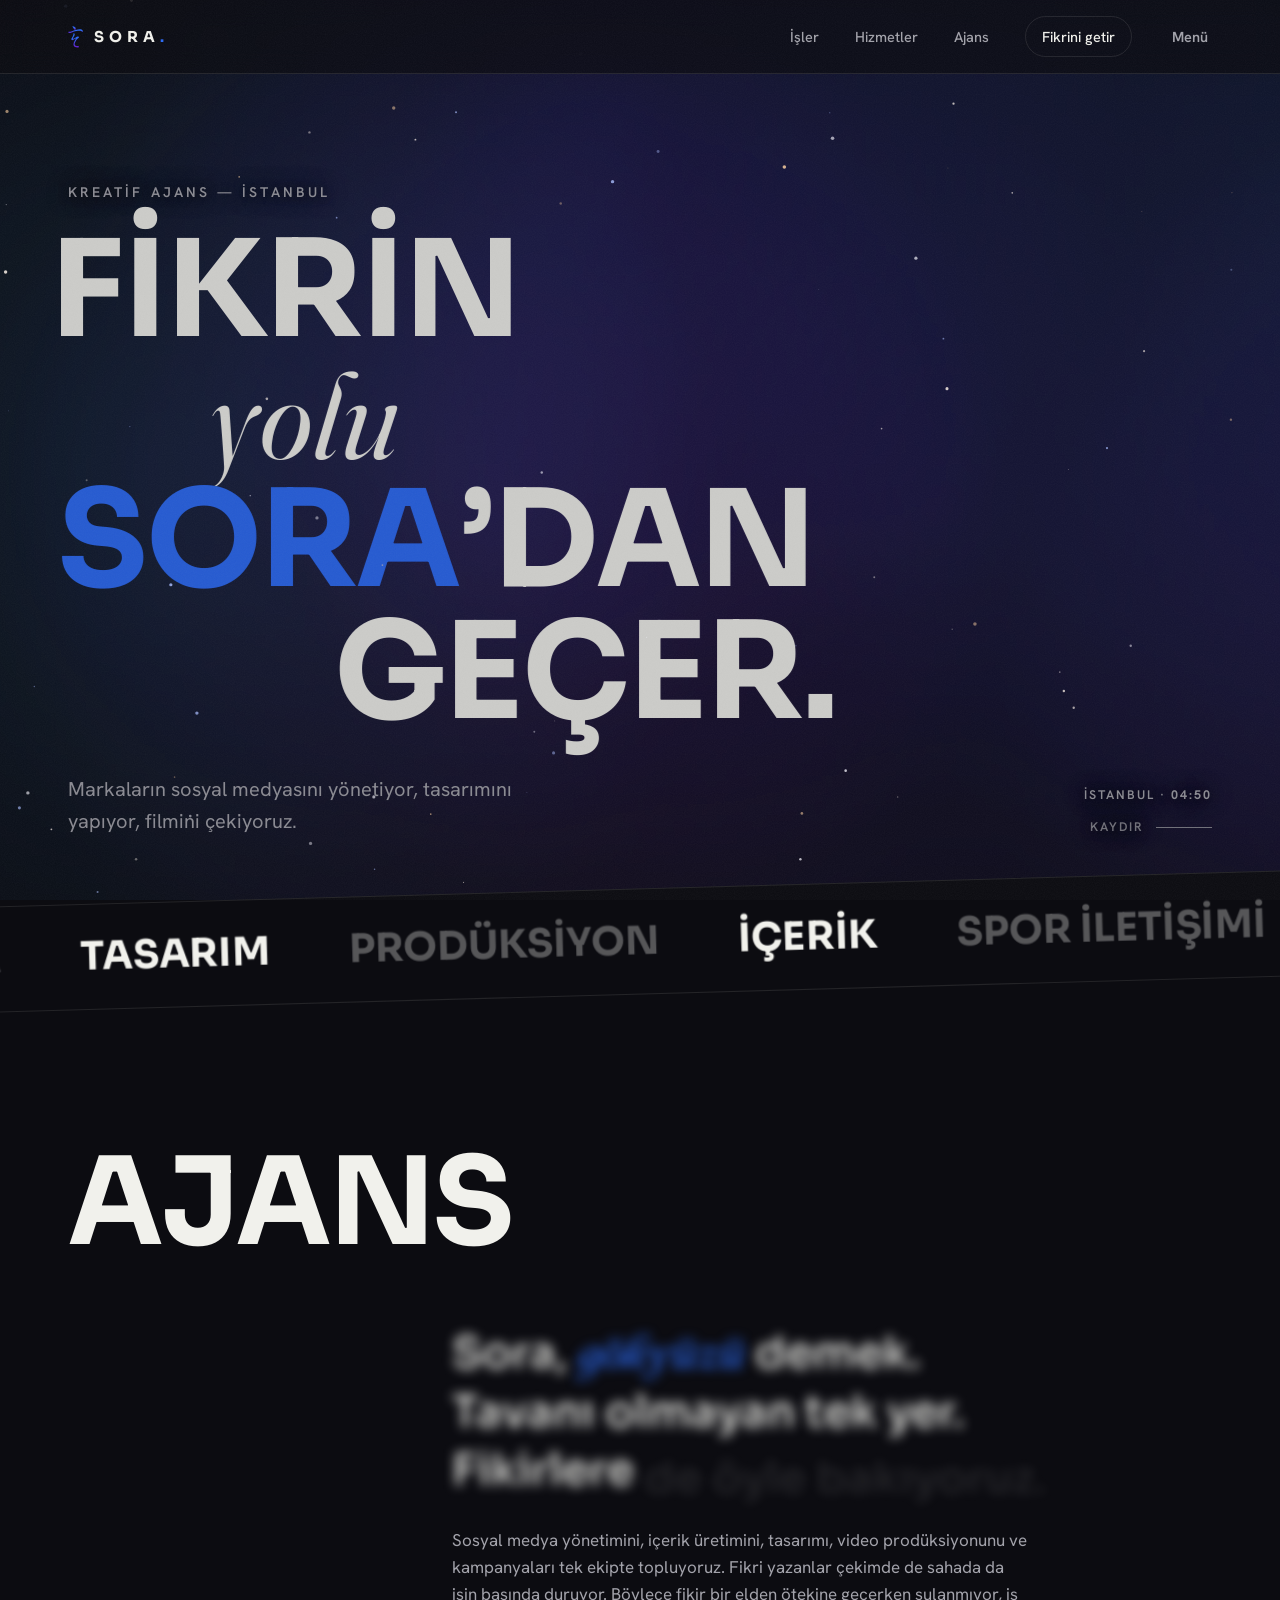
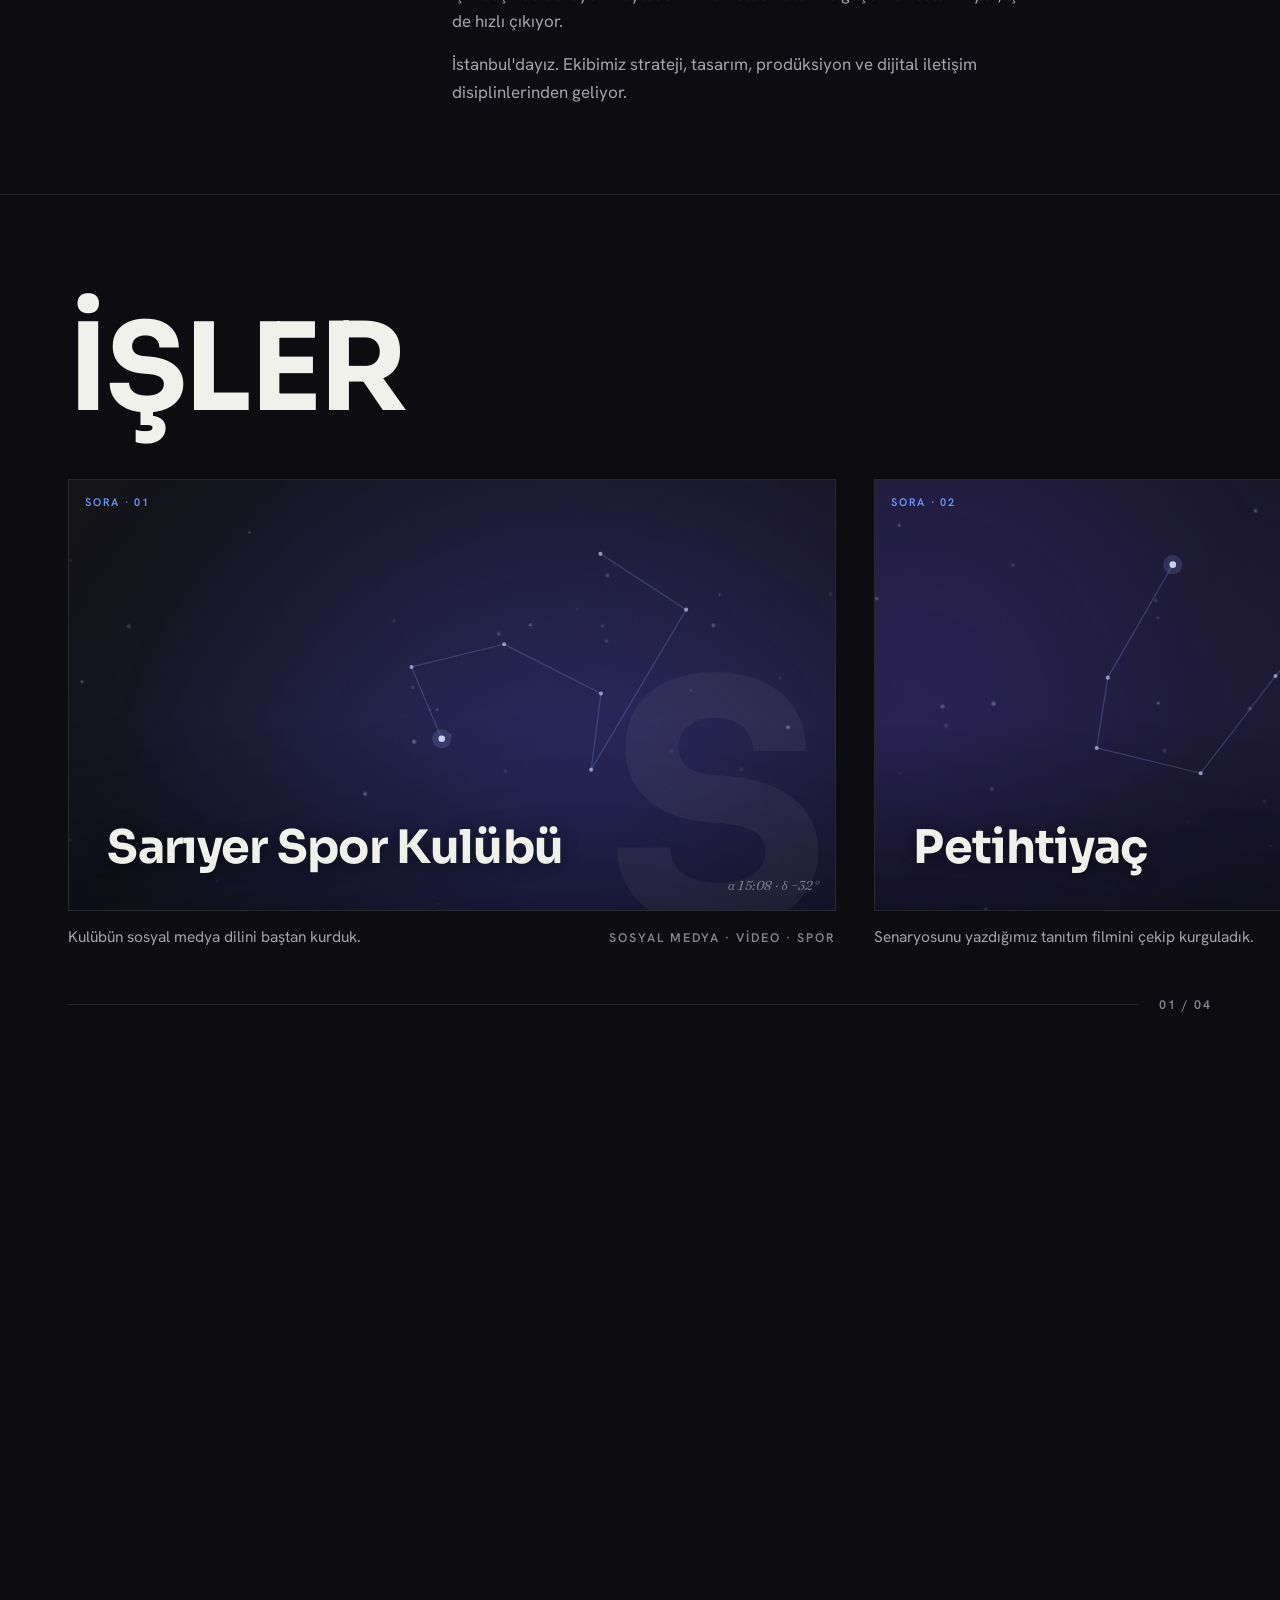
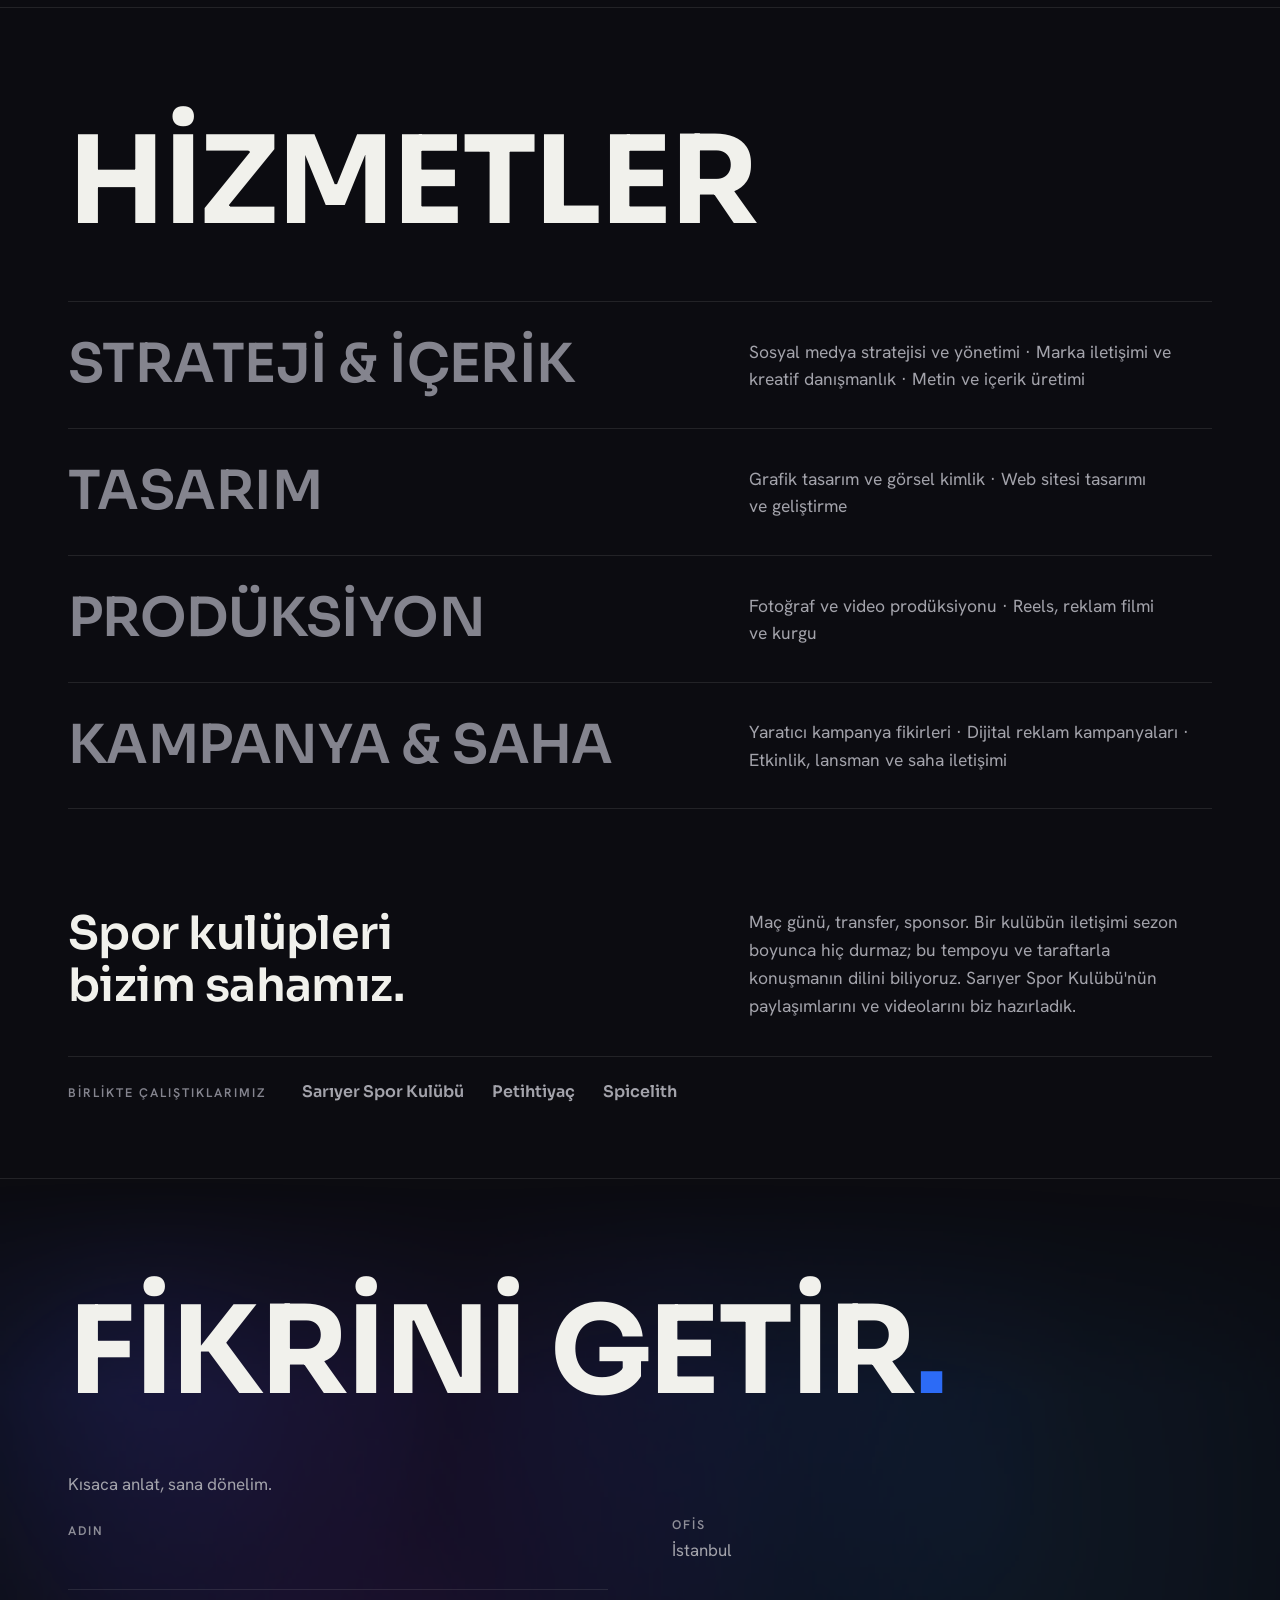
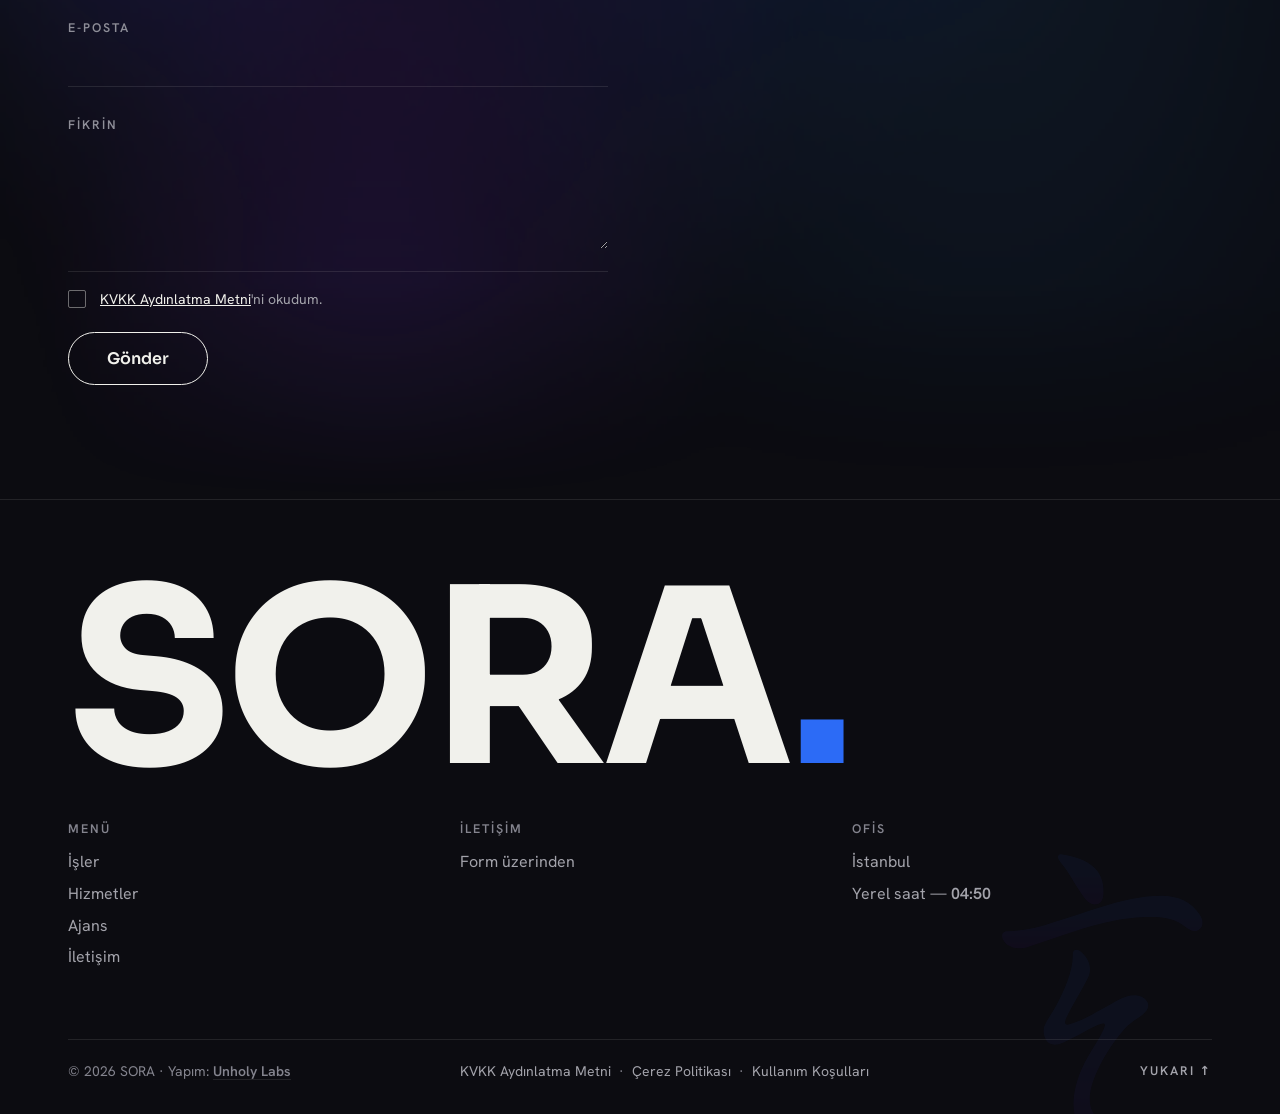
==== index.html @ edd8f777 "Tam denetim turu: 62 bulgu + gozden gecirme duzeltmeleri Performans: acilista shader beklemesi yok, " ====
<!doctype html>
<html lang="tr">
<head>
<meta charset="utf-8">
<meta name="viewport" content="width=device-width, initial-scale=1">
<meta name="theme-color" content="#0c0c11">
<title>SORA — Fikrin yolu Sora'dan geçer.</title>
<meta name="description" content="İstanbul'da bir kreatif ajansız. Markaların sosyal medyasını yönetiyor, tasarımını yapıyor, filmini çekiyoruz.">
<meta property="og:title" content="SORA — Fikrin yolu Sora'dan geçer.">
<meta property="og:description" content="Markaların sosyal medyasını yönetiyor, tasarımını yapıyor, filmini çekiyoruz.">
<meta property="og:type" content="website">
<meta property="og:locale" content="tr_TR">
<meta property="og:url" content="https://soradijital.com/">
<meta property="og:image" content="https://soradijital.com/assets/og.jpg">
<meta property="og:image:width" content="1200">
<meta property="og:image:height" content="630">
<meta name="twitter:card" content="summary_large_image">
<meta name="twitter:image" content="https://soradijital.com/assets/og.jpg">
<link rel="icon" href="data:image/svg+xml,%3Csvg xmlns=%22http://www.w3.org/2000/svg%22 viewBox=%22-36.37 0 236.61 236.61%22%3E%3Cdefs%3E%3ClinearGradient id=%22s%22 x1=%220%22 y1=%220%22 x2=%220%22 y2=%221%22%3E%3Cstop offset=%22.32%22 stop-color=%22%232c6bf6%22/%3E%3Cstop offset=%221%22 stop-color=%22%23651acf%22/%3E%3C/linearGradient%3E%3C/defs%3E%3Cg fill=%22url(%23s)%22%3E%3Cpath d=%22M110.99 216.18C117.79 216.6 124.43 225.22 117.5 230.29 107.78 236.61 86.93 233.04 77.11 228.29 51.49 216.13 60.11 182.83 71.48 162.98 75.69 155.35 80.87 148.09 84.44 140.35 87.38 134.15 84.26 134.74 77.73 137.77 74.42 139.32 70.82 141.31 68.83 142.38 65.45 144.2 61.94 146.02 58.5 147.83 52.69 150.77 46.38 154.62 40.72 151.3 37.01 148.5 35.65 142.42 37.03 137.94 39.27 132.02 43.94 126.68 46.81 120.85 53.11 109.14 60.45 92.55 59.8 79.79 59.95 75.63 64.01 76.04 66.6 78.33 73.15 83.87 75.94 92.52 71.47 100.24 66.86 109.52 61.12 118.22 56.45 127.41 55.26 130.06 50.57 138.06 57.14 136.29 67.57 133.56 75.77 128.12 84.76 123.3 93.05 119.19 101.38 112.28 111.19 113.18 114.71 113.57 118.25 115.47 119.76 118.78 122.66 126.47 111.84 130.93 106.98 134.83 104.67 136.45 102.6 138.4 100.71 140.56 88.73 153.95 61.76 194.93 79.07 210.56 87.99 217.53 100.18 214.84 110.81 216.15Z%22/%3E%3Cpath d=%22M24.76 74.15C19.53 75.75 13.33 76.36 8.53 73.31 4.69 71.36 0 63.47 6.33 61.79 19.38 61.89 32.21 58.67 44.53 54.57 57.43 50.45 69.48 46.6 82.59 42.41 98.46 37.34 114.43 33.45 131.08 33.44 143.81 33.62 154.84 38.01 161.52 48.69 162.79 50.77 163.88 53.16 163.68 55.63 163.46 59.15 160.26 62.09 156.77 61.63 153.27 61.17 150.21 58.1 147.25 56.33 134.13 47.43 109.84 50.76 94.72 53 72.28 56.85 45.29 67.53 24.88 74.12Z%22/%3E%3Cpath d=%22M78.88 40.26C73.96 41.06 70.37 37.07 67.88 33.37 63.22 26.97 59.36 19.76 55.01 13.18 53.16 10.07 50.2 7.51 48.51 4.34 47.43 2.13 48.01 0 50.51 0.18 60.37 1.52 70.74 4.43 77.87 11.65 81.24 15.2 83.35 19.73 84.06 24.57 84.53 29.73 85.71 38.84 79.07 40.23Z%22/%3E%3C/g%3E%3C/svg%3E">
<link rel="icon" type="image/png" sizes="32x32" href="assets/favicon-32.png">
<link rel="apple-touch-icon" href="apple-touch-icon.png">
<link rel="canonical" href="https://soradijital.com/">
<link rel="manifest" href="manifest.webmanifest">
<link rel="preload" href="assets/fonts/Sora-normal-100-800-latin.woff2" as="font" type="font/woff2" crossorigin>
<link rel="preload" href="assets/fonts/Sora-normal-100-800-latin-ext.woff2" as="font" type="font/woff2" crossorigin>
<link rel="preload" href="assets/fonts/HankenGrotesk-normal-400-latin.woff2" as="font" type="font/woff2" crossorigin>
<link rel="preload" href="assets/fonts/HankenGrotesk-normal-400-latin-ext.woff2" as="font" type="font/woff2" crossorigin>
<link rel="preload" href="assets/fonts/Fraunces-italic-300-600-tr.woff2" as="font" type="font/woff2" crossorigin>
<link rel="stylesheet" href="assets/fonts.css?v=4e229690">
<link rel="stylesheet" href="assets/style.css?v=0f290a89">
<script>/* Acilis emniyeti: site.js yuklenemese ya da patlasa bile sayfa giyinsin.
   Gezinme anina baglidir. Normal acilisla YARISMAZ: yalnizca mutlak zamanlayicilar
   var, load olayina bagli erken kaldirma YOK (o yarisi kazaninca koreografi capasi
   kurulmuyordu ve gokyuzu karanlik kaliyordu). */
(function(){var h=document.documentElement,a=function(){
if(h.classList.contains("yuklendi"))return;
h.classList.add("yuklendi");
if(window.__soraIntro===undefined)window.__soraIntro=performance.now()};
/* site icinden gelis (depolama yok, yalniz referrer; ilk boyamadan once): sayac ve glif
   cizimi her gezinmede bastan oynamaz, perde kisa bir bekleyisle kalkar (bkz. site.js) */
try{if(document.referrer&&new URL(document.referrer).origin===location.origin)h.classList.add("icgelis")}catch(e){}
setTimeout(a,2600);
setTimeout(function(){if(!window.__soraCanli){a();h.classList.add("acil")}},3200);
/* site.js hic inmezse (404, cevrimdisi) 3,2 sn beklenmez: kaynak hatasi yakalama evresinde gelir.
   __soraCanli betigin EN SONUNDA verilir; betik inip yarida patlarsa yukaridaki zamanlayici yakalar. */
addEventListener("error",function(e){var s=e.target;if(s&&s.tagName==="SCRIPT"&&/\/site\.js/.test(s.src)&&!window.__soraCanli){a();h.classList.add("acil")}},true);})();</script>
<noscript><style>.curtain{display:none}.rise,.hero .kicker,.hero-foot{opacity:1;transform:none}.work .cover{clip-path:none}.yatay{height:auto}.yatay-sabit{position:static;height:auto}.ray{flex-direction:column}.ray .work,.ray .son{flex:none}.ray-bar{display:none}.manifesto .kelime{opacity:1;filter:none;transform:none}#f .gonder{display:none}</style></noscript>
<script type="application/ld+json">
{"@context":"https://schema.org","@type":"Organization","name":"SORA",
"description":"İstanbul merkezli kreatif ajans: sosyal medya yönetimi, içerik üretimi, tasarım, video prodüksiyonu ve kampanya.",
"url":"https://soradijital.com","logo":"https://soradijital.com/assets/ikon-512.png",
"address":{"@type":"PostalAddress","addressLocality":"İstanbul","addressCountry":"TR"}}
</script>
</head>
<body>
<!-- marka isareti: bir kez tanimlanir, <use> ile kullanilir -->
<svg width="0" height="0" style="position:absolute" aria-hidden="true"><defs><linearGradient id="sora-g" x1="0" y1="0" x2="0" y2="1"><stop offset=".32" stop-color="#2c6bf6"/><stop offset="1" stop-color="#651acf"/></linearGradient><symbol id="sora-mark" viewBox="0 0 163.88 236.61"><g fill="url(#sora-g)"><path d="M110.99 216.18C117.79 216.6 124.43 225.22 117.5 230.29 107.78 236.61 86.93 233.04 77.11 228.29 51.49 216.13 60.11 182.83 71.48 162.98 75.69 155.35 80.87 148.09 84.44 140.35 87.38 134.15 84.26 134.74 77.73 137.77 74.42 139.32 70.82 141.31 68.83 142.38 65.45 144.2 61.94 146.02 58.5 147.83 52.69 150.77 46.38 154.62 40.72 151.3 37.01 148.5 35.65 142.42 37.03 137.94 39.27 132.02 43.94 126.68 46.81 120.85 53.11 109.14 60.45 92.55 59.8 79.79 59.95 75.63 64.01 76.04 66.6 78.33 73.15 83.87 75.94 92.52 71.47 100.24 66.86 109.52 61.12 118.22 56.45 127.41 55.26 130.06 50.57 138.06 57.14 136.29 67.57 133.56 75.77 128.12 84.76 123.3 93.05 119.19 101.38 112.28 111.19 113.18 114.71 113.57 118.25 115.47 119.76 118.78 122.66 126.47 111.84 130.93 106.98 134.83 104.67 136.45 102.6 138.4 100.71 140.56 88.73 153.95 61.76 194.93 79.07 210.56 87.99 217.53 100.18 214.84 110.81 216.15Z"/><path d="M24.76 74.15C19.53 75.75 13.33 76.36 8.53 73.31 4.69 71.36 0 63.47 6.33 61.79 19.38 61.89 32.21 58.67 44.53 54.57 57.43 50.45 69.48 46.6 82.59 42.41 98.46 37.34 114.43 33.45 131.08 33.44 143.81 33.62 154.84 38.01 161.52 48.69 162.79 50.77 163.88 53.16 163.68 55.63 163.46 59.15 160.26 62.09 156.77 61.63 153.27 61.17 150.21 58.1 147.25 56.33 134.13 47.43 109.84 50.76 94.72 53 72.28 56.85 45.29 67.53 24.88 74.12Z"/><path d="M78.88 40.26C73.96 41.06 70.37 37.07 67.88 33.37 63.22 26.97 59.36 19.76 55.01 13.18 53.16 10.07 50.2 7.51 48.51 4.34 47.43 2.13 48.01 0 50.51 0.18 60.37 1.52 70.74 4.43 77.87 11.65 81.24 15.2 83.35 19.73 84.06 24.57 84.53 29.73 85.71 38.84 79.07 40.23Z"/></g></symbol></defs></svg>

<div class="curtain" aria-hidden="true"><svg class="c-glyph" aria-hidden="true" focusable="false"><use href="#sora-mark" xlink:href="#sora-mark"/></svg><span class="c-mark">SORA.</span><span class="c-sayi">0</span></div>

<a class="skip" href="#icerik">İçeriğe geç</a>

<nav>
  <div class="nav-in">
    <a class="wordmark" href="#top"><svg class="mark" aria-hidden="true" focusable="false"><use href="#sora-mark" xlink:href="#sora-mark"/></svg>SORA<span>.</span></a>
    <div class="nav-links">
      <a class="roll" href="#isler"><span data-t="İşler">İşler</span></a>
      <a class="roll" href="#hizmetler"><span data-t="Hizmetler">Hizmetler</span></a>
      <a class="roll" href="#ajans"><span data-t="Ajans">Ajans</span></a>
      <a class="cta" href="#iletisim">Fikrini getir</a>
      <button class="menu-btn" aria-expanded="false" aria-controls="menu">Menü</button>
    </div>
  </div>
</nav>

<div class="menu-overlay" id="menu" role="dialog" aria-modal="true" aria-label="Site menüsü">
  <a href="#ajans">AJANS</a>
  <a href="#isler">İŞLER</a>
  <a href="#hizmetler">HİZMETLER</a>
  <a href="#iletisim">İLETİŞİM</a>
  <button class="menu-kapat" type="button">Menüyü kapat</button>
  <div class="menu-meta"><span>İSTANBUL — <b class="saat" style="color:inherit">--:--</b></span><span>41,10° K · 29,00° D</span></div>
</div>

<!-- hero tam genişlik: gökyüzü canvas'ı ekranı uçtan uca kaplar, metin .shell ile hizada kalır -->
<header class="hero" id="top">
  <canvas class="gok" aria-hidden="true"></canvas>
  <div class="hero-ic shell">
    <p class="kicker">KREATİF AJANS — İSTANBUL</p>
    <h1 aria-label="Fikrin yolu Sora'dan geçer.">
      <span class="l" aria-hidden="true"><span class="li">FİKRİN</span></span>
      <span class="l" aria-hidden="true"><span class="li it">yolu</span></span>
      <span class="l" aria-hidden="true"><span class="li"><em>SORA</em>&rsquo;DAN</span></span>
      <span class="l" aria-hidden="true"><span class="li">GEÇER.</span></span>
    </h1>
    <div class="hero-foot">
      <p class="sub">Markaların sosyal medyasını yönetiyor, tasarımını yapıyor, filmini çekiyoruz.</p>
      <div class="foot-sag">
        <span class="konum">İSTANBUL · <b class="saat">--:--</b></span>
        <script>/* ilk boyamadan once (site.js yavas agda gec gelse de yer tutucu gorunmez): UTC+3, bkz. site.js */document.querySelectorAll('.saat').forEach(function(e){e.textContent=new Date(Date.now()+108e5).toISOString().slice(11,16)})</script>
        <span class="scroll-hint">KAYDIR</span>
      </div>
    </div>
  </div>
</header>

<div class="band" aria-hidden="true">
  <div class="band-in">
    <span>SOSYAL MEDYA</span><span class="dolu">TASARIM</span><span>PRODÜKSİYON</span><span class="dolu">İÇERİK</span><span>SPOR İLETİŞİMİ</span><span class="dolu">KAMPANYA</span>
    <span>SOSYAL MEDYA</span><span class="dolu">TASARIM</span><span>PRODÜKSİYON</span><span class="dolu">İÇERİK</span><span>SPOR İLETİŞİMİ</span><span class="dolu">KAMPANYA</span>
  </div>
</div>

<main id="icerik">

<section id="ajans">
  <div class="shell">
    <h2 class="giant perde">AJANS</h2>
    <div class="sag">
      <p class="manifesto">Sora, gökyüzü demek. Tavanı olmayan tek yer. Fikirlere de öyle bakıyoruz.</p>
      <p class="dim satir">Sosyal medya yönetimini, içerik üretimini, tasarımı, video prodüksiyonunu ve kampanyaları tek ekipte topluyoruz. Fikri yazanlar çekimde de sahada da işin başında duruyor. Böylece fikir bir elden ötekine geçerken sulanmıyor, iş de hızlı çıkıyor.</p>
      <p class="dim satir">İstanbul'dayız. Ekibimiz strateji, tasarım, prodüksiyon ve dijital iletişim disiplinlerinden geliyor.</p>
    </div>
  </div>
</section>

<section id="isler">
  <div class="yatay">
    <div class="yatay-sabit">
      <h2 class="giant perde">İŞLER</h2>
      <div class="ray">

        <!-- Görseller gelene kadar tipografik kapaklar; her .cover'a background-image eklenecek -->
        <a class="work" href="isler/sariyer-spor-kulubu.html">
          <div class="cover" data-cursor="Gör"><span class="ghost" aria-hidden="true">S</span><span class="plaka" aria-hidden="true">SORA · 01</span><span class="plaka-koor" aria-hidden="true">α 15:08 · δ −32°</span><span class="cover-name">Sarıyer Spor Kulübü</span></div>
          <div class="meta">
            <span class="what">Kulübün sosyal medya dilini baştan kurduk.</span>
            <span class="tags">SOSYAL MEDYA · VİDEO · SPOR</span>
          </div>
        </a>

        <a class="work" href="isler/petihtiyac.html">
          <div class="cover" data-cursor="Gör"><span class="ghost" aria-hidden="true">P</span><span class="plaka" aria-hidden="true">SORA · 02</span><span class="plaka-koor" aria-hidden="true">α 17:16 · δ +53°</span><span class="cover-name">Petihtiyaç</span></div>
          <div class="meta">
            <span class="what">Senaryosunu yazdığımız tanıtım filmini çekip kurguladık.</span>
            <span class="tags">TANITIM · PRODÜKSİYON · ÇEKİM</span>
          </div>
        </a>

        <a class="work" href="isler/spicelith.html">
          <div class="cover" data-cursor="Gör"><span class="ghost" aria-hidden="true">S</span><span class="plaka" aria-hidden="true">SORA · 03</span><span class="plaka-koor" aria-hidden="true">α 13:09 · δ +41°</span><span class="cover-name">Spicelith</span></div>
          <div class="meta">
            <span class="what">Ürünü bir masada, yakın plan çektik.</span>
            <span class="tags">VİDEO · İÇERİK</span>
          </div>
        </a>

        <a class="son" href="#iletisim"><span>SENİN İŞİN<br>BURAYA GELECEK<svg class="ok-svg" viewBox="0 0 24 24" aria-hidden="true" focusable="false"><path d="M4 12h15M13 6l6 6-6 6"/></svg></span></a>

      </div>
      <div class="ray-bar" aria-hidden="true">
        <span class="ray-doluluk"></span>
        <b class="ray-sayi">01 / 04</b>
      </div>
    </div>
  </div>
</section>

<section id="hizmetler">
  <div class="shell">
    <h2 class="giant perde">HİZMETLER</h2>
    <div class="svc-list">
      <div class="svc-row">
        <h3>STRATEJİ &amp; İÇERİK</h3>
        <p>Sosyal medya stratejisi ve yönetimi&nbsp;· Marka iletişimi ve kreatif danışmanlık&nbsp;· Metin ve içerik üretimi</p>
      </div>
      <div class="svc-row">
        <h3>TASARIM</h3>
        <p>Grafik tasarım ve görsel kimlik&nbsp;· Web sitesi tasarımı ve geliştirme</p>
      </div>
      <div class="svc-row">
        <h3>PRODÜKSİYON</h3>
        <p>Fotoğraf ve video prodüksiyonu&nbsp;· Reels, reklam filmi ve kurgu</p>
      </div>
      <div class="svc-row">
        <h3>KAMPANYA &amp; SAHA</h3>
        <p>Yaratıcı kampanya fikirleri&nbsp;· Dijital reklam kampanyaları&nbsp;· Etkinlik, lansman ve saha iletişimi</p>
      </div>
    </div>

    <div class="spor rise">
      <h3>Spor kulüpleri bizim sahamız.</h3>
      <p>Maç günü, transfer, sponsor. Bir kulübün iletişimi sezon boyunca hiç durmaz; bu tempoyu ve taraftarla konuşmanın dilini biliyoruz. Sarıyer Spor Kulübü'nün paylaşımlarını ve videolarını biz hazırladık.</p>
    </div>

    <!-- izinli logolar gelince isimler tek renk logo SVG'leriyle değişecek -->
    <div class="refs rise">
      <b>BİRLİKTE ÇALIŞTIKLARIMIZ</b>
      <span>Sarıyer Spor Kulübü</span><span>Petihtiyaç</span><span>Spicelith</span>
    </div>
  </div>
</section>


<section id="iletisim" class="contact">
  <canvas class="gok" aria-hidden="true"></canvas>
  <div class="shell">
    <h2 class="giant perde">FİKRİNİ GETİR<em>.</em></h2>
    <p class="dim satir">Kısaca anlat, sana dönelim.</p>
    <div class="contact-grid">
      <!-- data-endpoint: Formspree / Web3Forms / Basin gibi statik-site form servisinin POST adresi.
           Boşken mailto yedeği çalışır; doluysa fetch ile gönderilir ve tesekkurler.html açılır.
           method="post": JS'siz gönderimde ad, e-posta ve mesaj adres çubuğuna ve geçmişe düşmesin.
           Uç nokta gelince aynı adresi action'a da yazın (servisin yönlendirme alanıyla
           tesekkurler.html'e dönüş: Web3Forms redirect, Formspree _next); o zaman JS'siz yol da
           gönderir ve aşağıdaki noscript notu ile head'deki #f .gonder gizlemesi kaldırılır.
           Aynı anda acil modun eşleri de kalkar: .acil-not paragrafı ve style.css'teki
           html.acil #f:not([data-hazir]) kuralları (işleyici bağlanmadıysa Gönder'i gizliyorlar). -->
      <form id="f" class="rise" method="post" data-endpoint="">
        <div class="field">
          <label for="ad">ADIN</label>
          <input id="ad" name="ad" type="text" autocomplete="name" required>
        </div>
        <div class="field">
          <label for="ep">E-POSTA</label>
          <input id="ep" name="ep" type="email" autocomplete="email" required>
        </div>
        <div class="field">
          <label for="msj">FİKRİN</label>
          <textarea id="msj" name="msj" rows="4" required></textarea>
        </div>
        <div class="kvkk-onay">
          <input id="kvkk" name="kvkk" type="checkbox" required>
          <label for="kvkk"><a href="kvkk.html">KVKK Aydınlatma Metni</a>'ni okudum.</label>
        </div>
        <button class="gonder mag" type="submit">Gönder</button>
        <noscript><p class="form-durum">Form şimdilik yalnız JavaScript açıkken çalışıyor.</p></noscript>
        <p class="form-durum acil-not">Form şu an çalışmıyor; sayfayı yenileyip tekrar dene.</p>
        <p id="form-durum" class="form-durum" role="status" aria-live="polite"></p>
      </form>
      <div class="direct rise">
        <!-- BİLGİ GELİNCE AÇ (bkz. YAYINA-ALMA.md, "İletişim" maddesi): satırları yorumdan çıkarıp doldurun,
             .todo sınıfını ve "yakında" yazısını gerçek bağlantıyla değiştirin.
        <p>Formla uğraşmak istemezsen doğrudan yaz ya da ara.</p>
        <div class="row"><b>E-POSTA</b><span class="todo">yakında</span></div>
        <div class="row"><b>TELEFON</b><span class="todo">yakında</span></div>
        <div class="row"><b>INSTAGRAM</b><span class="todo">yakında</span></div>
        -->
        <div class="row"><b>OFİS</b><span>İstanbul</span></div>
      </div>
    </div>
  </div>
</section>

</main>

<!-- mobil: nav gizlenince görünen tek CTA -->
<a class="mobil-cta" href="#iletisim">Fikrini getir</a>

<footer>
<svg class="foot-glyph" aria-hidden="true" focusable="false"><use href="#sora-mark" xlink:href="#sora-mark"/></svg>
  <div class="shell">
    <a class="foot-mark" href="#top" aria-label="SORA. Sayfa başına dön">SORA<em>.</em></a>
    <div class="foot-ust">
      <div class="foot-kolon">
        <b>MENÜ</b>
        <a href="#isler">İşler</a>
        <a href="#hizmetler">Hizmetler</a>
        <a href="#ajans">Ajans</a>
        <a href="#iletisim">İletişim</a>
      </div>
      <div class="foot-kolon">
        <b>İLETİŞİM</b>
        <span>Form üzerinden</span>
        <!-- BİLGİ GELİNCE AÇ: "Form üzerinden" satırının yerine
        <span class="todo">E-posta — yakında</span>
        <span class="todo">Telefon — yakında</span>
        <span class="todo">Instagram — yakında</span>
        -->
      </div>
      <div class="foot-kolon">
        <b>OFİS</b>
        <span>İstanbul</span>
        <span>Yerel saat — <b class="saat">--:--</b></span>
      </div>
    </div>
    <div class="foot-alt">
      <span>© 2026 SORA · Yapım: <a class="yapim" href="https://unholylabs.com" target="_blank" rel="noopener">Unholy Labs</a></span>
      <span class="yasal"><a href="kvkk.html">KVKK Aydınlatma Metni</a><span class="ayrac" aria-hidden="true"> &nbsp;·&nbsp; </span><a href="cerez-politikasi.html">Çerez Politikası</a><span class="ayrac" aria-hidden="true"> &nbsp;·&nbsp; </span><a href="kullanim-kosullari.html">Kullanım Koşulları</a></span>
      <a class="yukari" href="#top">YUKARI ↑</a>
    </div>
  </div>
</footer>

<script src="assets/site.js?v=a9fb385c"></script>
</body>
</html>
---- assets/fonts.css ----
@font-face{font-family:Fraunces;font-style:italic;font-weight:300 600;font-display:swap;src:url(fonts/Fraunces-italic-300-600-tr.woff2) format("woff2");unicode-range:U+0020,U+002B-002E,U+0030-003A,U+0061-007A,U+00B0,U+00B7,U+00E7,U+00F6,U+00FC,U+0131,U+2019,U+2212}@font-face{font-family:Fraunces;font-style:italic;font-weight:300 600;font-display:swap;src:url(fonts/Fraunces-italic-300-600-tr-ext.woff2) format("woff2");unicode-range:U+011F,U+015F}@font-face{font-family:Hanken Grotesk;font-style:normal;font-weight:100 900;font-display:swap;src:url(fonts/HankenGrotesk-normal-400-latin-ext.woff2) format("woff2");unicode-range:U+0100-02BA,U+02BD-02C5,U+02C7-02CC,U+02CE-02D7,U+02DD-02FF,U+0304,U+0308,U+0329,U+1D00-1DBF,U+1E00-1E9F,U+1EF2-1EFF,U+2020,U+20A0-20AB,U+20AD-20C0,U+2113,U+2C60-2C7F,U+A720-A7FF}@font-face{font-family:Hanken Grotesk;font-style:normal;font-weight:100 900;font-display:swap;src:url(fonts/HankenGrotesk-normal-400-latin.woff2) format("woff2");unicode-range:U+0000-00FF,U+0131,U+0152-0153,U+02BB-02BC,U+02C6,U+02DA,U+02DC,U+0304,U+0308,U+0329,U+2000-206F,U+20AC,U+2122,U+2191,U+2193,U+2212,U+2215,U+FEFF,U+FFFD}@font-face{font-family:Sora;font-style:normal;font-weight:100 800;font-display:swap;src:url(fonts/Sora-normal-100-800-latin-ext.woff2) format("woff2");unicode-range:U+0100-02BA,U+02BD-02C5,U+02C7-02CC,U+02CE-02D7,U+02DD-02FF,U+0304,U+0308,U+0329,U+1D00-1DBF,U+1E00-1E9F,U+1EF2-1EFF,U+2020,U+20A0-20AB,U+20AD-20C0,U+2113,U+2C60-2C7F,U+A720-A7FF}@font-face{font-family:Sora;font-style:normal;font-weight:100 800;font-display:swap;src:url(fonts/Sora-normal-100-800-latin.woff2) format("woff2");unicode-range:U+0000-00FF,U+0131,U+0152-0153,U+02BB-02BC,U+02C6,U+02DA,U+02DC,U+0304,U+0308,U+0329,U+2000-206F,U+20AC,U+2122,U+2191,U+2193,U+2212,U+2215,U+FEFF,U+FFFD}
---- assets/style.css ----
html{color-scheme:dark}:root{--ground:#0c0c11;--surface:#131318;--line:rgba(241,241,236,.1);--text:#f1f1ec;--muted:#a3a3ab;--faint:#84848e;--blue:#2c6bf6;--blue-metin:#6b98ff;--violet:#651acf;--hata-cizgi:#ff7b7b;--hata:#ff9c9c;--hata-etiket:#ffb4b4;--oluk:clamp(20px,4vw,48px);--kap:1240px;--kenar:max(var(--oluk),calc((100% - var(--kap)) / 2 + var(--oluk)));--t-bolum:clamp(min(52px,15.5vw),9.5vw,132px);--etiket:12.5px;--etiket-kucuk:11px;--etiket-aralik:.16em;--ease-out:cubic-bezier(.16,1,.3,1);--ease-inout:cubic-bezier(.76,0,.24,1);--display:"Sora",ui-sans-serif,system-ui,sans-serif;--body:"Hanken Grotesk",ui-sans-serif,system-ui,sans-serif;--serif:"Fraunces",Georgia,"Times New Roman",serif}*{box-sizing:border-box}html{scroll-behavior:smooth}html,body{overflow-x:clip}@supports not (overflow:clip){html{overflow-x:hidden}@media(max-width:860px),(max-height:619px),(max-aspect-ratio:4/5){body{overflow-x:hidden}}}body{margin:0;background:var(--ground);color:var(--text);font-family:var(--body);font-size:17px;line-height:1.6;-webkit-font-smoothing:antialiased}::selection{background:var(--blue);color:#fff}a{color:inherit}img{max-width:100%;display:block}a:focus-visible,button:focus-visible{outline:2px solid var(--blue);outline-offset:3px;border-radius:2px}.skip{position:absolute;left:-9999px;top:0;z-index:100;background:var(--text);color:var(--ground);padding:10px 18px;font-weight:600;text-decoration:none}.skip:focus{left:0}.shell{max-width:var(--kap);margin:0 auto;padding:0 var(--oluk)}main,footer{position:relative;z-index:1}header.hero{position:relative;z-index:0}html.yuklendi body:after{content:"";position:fixed;inset:0;z-index:70;pointer-events:none;opacity:.05;background-image:url("data:image/svg+xml,%3Csvg xmlns='http://www.w3.org/2000/svg' width='180' height='180'%3E%3Cfilter id='n'%3E%3CfeTurbulence type='fractalNoise' baseFrequency='0.9' numOctaves='2'/%3E%3CfeColorMatrix type='saturate' values='0'/%3E%3C/filter%3E%3Crect width='100%25' height='100%25' filter='url(%23n)'/%3E%3C/svg%3E");background-size:180px}.yildiz{position:fixed;inset:0;z-index:0;pointer-events:none}.curtain{position:fixed;inset:0;z-index:90;background:#08080d;transition:transform .9s var(--ease-inout) .1s,visibility 0s 1.1s;animation:perdeEmniyet .6s var(--ease-inout) 6s forwards}@keyframes perdeEmniyet{to{transform:translateY(calc(-101% - 16vh));visibility:hidden}}.curtain .c-glyph{position:absolute;top:50%;left:50%;width:54px;height:78px;transform:translate(-50%,-82%);opacity:0;animation:cizim .7s var(--ease-out) .05s both}@keyframes cizim{0%{opacity:0;clip-path:inset(-8% -8% 104% -8%)}30%{opacity:1}to{opacity:1;clip-path:inset(-8% -8% -8% -8%)}}html.cikis .curtain .c-glyph{animation:none;opacity:1;clip-path:none;transform:translate(-50%,-92%)}.curtain .c-mark{position:absolute;top:50%;left:50%;transform:translate(-50%,calc(-50% + 34px));font-family:var(--display);font-weight:700;letter-spacing:.34em;font-size:15px;opacity:0;animation:soluk .5s ease .1s forwards}.curtain .c-sayi{position:absolute;right:var(--oluk);bottom:20px;font-family:var(--display);font-weight:700;line-height:1;font-size:clamp(48px,9vw,110px);letter-spacing:-.02em;color:#f1f1ec47;font-variant-numeric:tabular-nums}html.yuklendi .curtain:after{content:"";position:absolute;top:100%;left:0;right:0;height:16vh;background:#08080d;-webkit-mask-image:linear-gradient(#000 0 18%,transparent 46%),url("data:image/svg+xml,%3Csvg xmlns='http://www.w3.org/2000/svg' width='700' height='160'%3E%3Cfilter id='b'%3E%3CfeTurbulence type='fractalNoise' baseFrequency='0.009 0.02' numOctaves='2' seed='7'/%3E%3CfeColorMatrix values='0 0 0 0 0 0 0 0 0 0 0 0 0 0 0 5 0 0 0 -1.8'/%3E%3C/filter%3E%3Crect width='100%25' height='100%25' filter='url(%23b)'/%3E%3C/svg%3E"),linear-gradient(#000 30%,transparent);mask-image:linear-gradient(#000 0 18%,transparent 46%),url("data:image/svg+xml,%3Csvg xmlns='http://www.w3.org/2000/svg' width='700' height='160'%3E%3Cfilter id='b'%3E%3CfeTurbulence type='fractalNoise' baseFrequency='0.009 0.02' numOctaves='2' seed='7'/%3E%3CfeColorMatrix values='0 0 0 0 0 0 0 0 0 0 0 0 0 0 0 5 0 0 0 -1.8'/%3E%3C/filter%3E%3Crect width='100%25' height='100%25' filter='url(%23b)'/%3E%3C/svg%3E"),linear-gradient(#000 30%,transparent);-webkit-mask-size:100% 100%,100% 160px,100% 100%;mask-size:100% 100%,100% 160px,100% 100%;-webkit-mask-repeat:no-repeat,repeat,no-repeat;mask-repeat:no-repeat,repeat,no-repeat;-webkit-mask-composite:source-over,source-in;mask-composite:add,intersect}@keyframes soluk{to{opacity:1}}html.yuklendi .curtain{transform:translateY(calc(-101% - 16vh));visibility:hidden}html.cikis .curtain{animation:none}html.yuklendi.cikis .curtain{transform:none;visibility:visible;transition:transform .55s var(--ease-inout)}html.cikis .curtain .c-sayi{display:none}html.cikis .curtain .c-mark{animation:none;opacity:1}html.icgelis .curtain .c-sayi,html.icgelis .curtain .c-glyph,html.icgelis .curtain .c-mark{display:none}.gecis{position:fixed;inset:0;width:100%;height:100%;z-index:88;pointer-events:none}.progress{position:fixed;top:0;left:0;right:0;height:2px;z-index:60;background:var(--blue);transform:scaleX(0);transform-origin:left}.cur{position:fixed;top:0;left:0;z-index:80;pointer-events:none;opacity:0;transition:opacity .3s;mix-blend-mode:difference}.cur.etiket{mix-blend-mode:normal}.cur.aktif{opacity:1}.cur:before{content:"";display:block;width:10px;height:10px;margin:-5px 0 0 -5px;border-radius:50%;background:#fff;transition:transform .3s var(--ease-out)}.cur.buyuk:before{transform:scale(3.4)}.cur.etiket:before{transform:scale(7)}.cur .cur-txt{position:absolute;top:0;left:0;transform:translate(-50%,-50%);font-size:11px;font-weight:600;letter-spacing:.08em;color:#000;opacity:0;transition:opacity .2s;pointer-events:none;white-space:nowrap}.cur.etiket .cur-txt{opacity:1}.roll{overflow:hidden;display:inline-block;vertical-align:top;text-decoration:none}.roll span{position:relative;display:block;transition:transform .5s var(--ease-out)}.roll span:after{content:attr(data-t);content:attr(data-t) / "";position:absolute;left:0;top:100%}.roll:hover span,.roll:focus-visible span{transform:translateY(-100%)}nav{position:fixed;inset:0 0 auto;z-index:50;-webkit-backdrop-filter:blur(14px);backdrop-filter:blur(14px);background:#0c0c11b8;border-bottom:1px solid var(--line);transition:transform .45s var(--ease-out)}nav.gizli{transform:translateY(-101%)}.nav-in{max-width:var(--kap);margin:0 auto;padding:16px var(--oluk);display:flex;align-items:center;justify-content:space-between;gap:24px}.wordmark{font-family:var(--display);font-weight:700;letter-spacing:.34em;font-size:15px;text-decoration:none;display:inline-flex;align-items:center}.wordmark .mark{width:15px;height:22px;display:block;flex:0 0 auto;margin-right:11px}.wordmark span{color:var(--blue)}.nav-links{display:flex;gap:clamp(16px,3vw,36px);align-items:center}.nav-links a{text-decoration:none;font-size:14.5px;font-weight:500;color:var(--muted);transition:color .2s,opacity .3s}.nav-links a:hover,.nav-links a:focus-visible{color:var(--text)}.nav-links a.cta{color:var(--text);padding:8px 16px;border:1px solid var(--line);border-radius:999px;transition:border-color .25s,background .25s,color .25s,opacity .3s;display:inline-block}.nav-links a.cta:hover{border-color:var(--text);background:var(--text);color:var(--ground)}body.menu-open .nav-links a{opacity:0;visibility:hidden;transition:opacity .3s,visibility 0s .3s}.menu-btn{display:block;font-family:var(--body);font-weight:600;font-size:14.5px;color:var(--muted);background:none;border:none;padding:8px 4px;cursor:pointer;transition:color .2s}.menu-btn:hover{color:var(--text)}@media(max-width:720px){.nav-links a:not(.cta){display:none}}@media(max-width:360px){.nav-in,.nav-links{gap:12px}.nav-links a.cta{padding:8px 12px}}.menu-overlay{position:fixed;inset:0;z-index:40;background:#0c0c11db;-webkit-backdrop-filter:blur(16px);backdrop-filter:blur(16px);display:flex;flex-direction:column;justify-content:center;padding:0 var(--kenar);gap:4px;transform:translateY(-102%);visibility:hidden;overflow-y:auto;transition:transform .65s var(--ease-inout),visibility 0s .65s}body.menu-open .menu-overlay{transform:none;visibility:visible;transition:transform .65s var(--ease-inout)}html.menu-open,body.menu-open{overflow:hidden}.menu-overlay a{font-family:var(--display);font-weight:700;font-size:clamp(34px,7.5vw,72px);letter-spacing:-.015em;color:var(--text);text-decoration:none;display:flex;align-items:baseline;padding:clamp(10px,1.6vh,18px) 0;border-bottom:1px solid var(--line);opacity:0;transform:translateY(28px);transition:transform .55s var(--ease-out),opacity .4s ease,color .25s,padding-left .4s var(--ease-out);max-width:820px}.menu-overlay a:hover{color:var(--blue);padding-left:16px}.menu-overlay a:last-of-type{border-bottom:none}.menu-overlay a:nth-of-type(1){transition-delay:.12s}.menu-overlay a:nth-of-type(2){transition-delay:.08s}.menu-overlay a:nth-of-type(3){transition-delay:.04s}.menu-overlay a:nth-of-type(4){transition-delay:0s}body.menu-open .menu-overlay a{opacity:1;transform:none}body.menu-open .menu-overlay a:nth-of-type(1){transition-delay:.18s}body.menu-open .menu-overlay a:nth-of-type(2){transition-delay:.26s}body.menu-open .menu-overlay a:nth-of-type(3){transition-delay:.34s}body.menu-open .menu-overlay a:nth-of-type(4){transition-delay:.42s}.menu-meta{position:absolute;left:var(--kenar);right:var(--kenar);bottom:26px;display:flex;justify-content:space-between;gap:16px;flex-wrap:wrap;font-size:var(--etiket);font-weight:600;letter-spacing:var(--etiket-aralik);color:var(--faint);font-variant-numeric:tabular-nums;opacity:0;transition:opacity .5s ease .3s}body.menu-open .menu-meta{opacity:1}.menu-kapat{position:absolute;top:calc(74px + clamp(12px,2vh,22px));right:var(--kenar);font-family:var(--body);font-weight:600;font-size:13px;letter-spacing:.08em;color:var(--muted);background:none;border:none;padding:10px 4px;cursor:pointer;opacity:0;transition:color .2s,opacity .5s ease .3s}body.menu-open .menu-kapat{opacity:1}.menu-kapat:hover{color:var(--text)}.menu-kapat:not(:focus-visible){clip-path:inset(50%);width:1px;height:1px;overflow:hidden;white-space:nowrap;padding:0}@media(max-height:780px){.menu-overlay{justify-content:center;padding-top:150px;padding-bottom:24px}.menu-overlay a{font-size:clamp(24px,4.6vh,44px);padding:clamp(8px,1.2vh,14px) 0}.menu-meta{position:static;left:auto;right:auto;bottom:auto;padding-top:20px}}.gok{position:absolute;inset:-16%;width:132%;height:132%;filter:blur(18px) saturate(1.3);opacity:.45;z-index:0;pointer-events:none}.contact .gok{opacity:.3}.gok.ic-blur{filter:none}.gok.bekliyor{filter:none;opacity:0}.gok.canli{inset:0;width:100%;height:100%;filter:none;opacity:.62}.hero{min-height:100vh;min-height:100svh;display:flex;flex-direction:column;justify-content:flex-end;padding-top:120px;padding-bottom:clamp(40px,7vh,80px);overflow:hidden}.hero>:not(.gok){position:relative;z-index:1}.hero .gok{z-index:0}.hero-ic{flex:1;width:100%;display:flex;flex-direction:column;justify-content:flex-end}.hero .kicker{font-size:14px;font-weight:600;letter-spacing:.22em;color:var(--muted);margin:0 0 22px;opacity:0;transition:opacity .8s ease 1.05s}html.yuklendi .hero .kicker{opacity:1}.hero h1{font-family:var(--display);font-weight:700;font-size:clamp(44px,10.5vw,150px);line-height:.98;letter-spacing:-.015em;margin:0 0 34px;display:flex;flex-direction:column;will-change:transform}.hero h1 .l{display:block;overflow:hidden;padding:.2em .06em .2em 0;margin:-.2em 0;will-change:transform}.hero h1 .l:nth-child(2){margin-left:clamp(28px,9vw,150px)}.hero h1 .l:nth-child(4){margin-left:clamp(56px,18vw,300px)}.hero h1 .li.it{font-family:var(--serif);font-style:italic;font-weight:380;font-size:.9em;letter-spacing:.01em;color:var(--text)}.hero h1 .li{display:block}.hero h1 .hrf{display:inline-block;transform:translateY(125%);transition:transform .9s var(--ease-out) calc(.55s + var(--i)*32ms)}html.yuklendi .hero h1 .hrf{transform:none}.hero h1 em{font-style:normal;color:var(--blue)}.hero-foot{display:flex;justify-content:space-between;align-items:flex-end;gap:32px;opacity:0;transition:opacity .9s ease 1.3s}html.yuklendi .hero-foot{opacity:1}.hero .sub{font-size:clamp(17px,2vw,20px);color:var(--muted);max-width:44ch;margin:0}.foot-sag{display:flex;flex-direction:column;align-items:flex-end;gap:12px}.konum{font-size:var(--etiket);font-weight:600;letter-spacing:var(--etiket-aralik);color:var(--muted);white-space:nowrap;font-variant-numeric:tabular-nums}.scroll-hint{font-size:var(--etiket);font-weight:600;letter-spacing:var(--etiket-aralik);color:var(--faint);white-space:nowrap;display:flex;align-items:center;gap:12px}.scroll-hint:after{content:"";width:56px;height:1px;background:var(--faint);transform-origin:left;animation:nabiz 2.6s var(--ease-inout) infinite}@keyframes nabiz{0%,to{transform:scaleX(.35)}50%{transform:scaleX(1)}}.scroll-hint.durgun:after,body.menu-open .scroll-hint:after{animation-play-state:paused}.hero .kicker,.konum,.scroll-hint{text-shadow:0 1px 10px rgba(8,8,13,.95),0 0 22px rgba(8,8,13,.7)}@media(max-width:640px){.hero-foot{flex-direction:column;align-items:flex-start;gap:16px}.foot-sag{flex-direction:row;align-items:center;gap:22px}}@media(max-height:860px){.hero{padding-top:96px;padding-bottom:clamp(24px,4vh,48px)}.hero h1{font-size:clamp(40px,min(10.5vw,13vh),150px);margin-bottom:22px}.hero .kicker{margin-bottom:14px}}@media(max-height:500px)and (orientation:landscape){.hero{padding-top:84px;padding-bottom:16px}.hero h1{font-size:clamp(34px,11vh,150px);font-size:clamp(34px,11svh,150px);margin-bottom:14px}.hero .kicker{margin-bottom:10px}}.band{overflow:hidden;border-top:1px solid var(--line);border-bottom:1px solid var(--line);padding:20px 0;transform:rotate(-1.6deg) scale(1.03);margin:-10px 0 clamp(24px,4vh,48px);background:var(--ground);position:relative;z-index:2}.band-in{display:flex;gap:clamp(40px,6vw,88px);width:max-content;will-change:transform}.band span{font-family:var(--display);font-weight:700;font-size:clamp(22px,3.2vw,38px);letter-spacing:0;white-space:nowrap;color:#f1f1ec52}.band span.dolu{color:var(--text)}section{padding:clamp(72px,12vh,140px) 0 clamp(48px,8vh,96px);scroll-margin-top:64px}section+section{border-top:1px solid var(--line)}.giant{font-family:var(--display);font-weight:700;font-size:var(--t-bolum);line-height:1.08;letter-spacing:-.02em;margin:0 0 clamp(32px,6vh,64px);color:var(--text);will-change:transform}.giant em{font-style:normal;color:var(--blue)}.manifesto{font-size:clamp(24px,3.6vw,44px);line-height:1.32;font-weight:500;font-family:var(--display);max-width:24ch;margin:0 0 28px;text-wrap:balance}.manifesto .kelime{display:inline-block;opacity:.12;filter:blur(6px);transform:translateY(8px);transition:opacity .5s ease,filter .5s ease,transform .5s var(--ease-out)}.manifesto .kelime.ac{opacity:1;filter:none;transform:none}.manifesto .kelime.vurgu{font-family:var(--serif);font-style:italic;font-weight:400;font-size:1.04em;color:var(--blue)}p.dim{color:var(--muted);max-width:58ch;margin:0 0 16px}.sag{max-width:760px;margin-left:auto}@media(max-width:860px){.sag{margin-left:0}}#isler{padding:0}.yatay{height:340vh;height:calc(100svh + var(--sabit,240svh));position:relative}@supports not (height:1svh){.yatay{height:calc(100vh + var(--sabit,240vh))}}.yatay-sabit{position:sticky;top:0;height:100vh;height:100svh;display:flex;flex-direction:column;justify-content:flex-start;padding-top:clamp(88px,12vh,140px);gap:clamp(24px,5vh,52px);overflow:hidden}.yatay-sabit .giant{margin:0 auto;width:100%;max-width:var(--kap);padding:0 var(--oluk)}@media(min-width:861px)and (min-height:620px){.yatay-sabit .giant{font-size:min(var(--t-bolum),14svh)}}@supports not (height:1svh){@media(min-width:861px)and (min-height:620px){.yatay-sabit .giant{font-size:min(var(--t-bolum),14vh)}}}.ray{--kart:min(74vw,880px,calc((78svh - 270px) * 16 / 9));display:flex;align-items:stretch;gap:clamp(20px,3vw,44px);padding:0 var(--kenar);will-change:transform}@supports not (height:1svh){.ray{--kart:min(74vw,880px,calc((78vh - 270px) * 16 / 9))}}.ray .work{flex:0 0 var(--kart)}@media(min-width:861px){.ray .work,.ray .son{max-width:880px}}.ray .son{flex:0 0 min(48vw,520px,var(--kart));border:1px solid var(--line);display:flex;align-items:center;justify-content:center;text-decoration:none;text-align:center;padding:32px;position:relative;overflow:hidden;transition:border-color .3s,background .3s}.ray .son .kapak-gok{opacity:.55;transition:opacity .45s}.ray .son:hover .kapak-gok{opacity:1}.ray .son span{position:relative;font-family:var(--display);font-weight:700;font-size:clamp(22px,2.6vw,34px);line-height:1.2;letter-spacing:-.01em;color:var(--muted);transition:color .3s}.ray .son:hover{border-color:#f1f1ec4d}.ray .son:hover span{color:var(--text)}@media(max-width:860px),(max-height:619px),(max-aspect-ratio:4/5){#isler{padding:clamp(72px,12vh,140px) 0 clamp(48px,8vh,96px)}.yatay{height:auto}.yatay-sabit{position:static;height:auto;overflow:visible;gap:32px;padding-top:0}.ray{flex-direction:column;transform:none!important}.ray .work,.ray .son{flex:1 1 auto;width:auto}.ray .work,.ray .son{max-width:min(880px,calc((100vh - 130px) * 16 / 9));max-width:min(880px,calc((100svh - 130px) * 16 / 9))}.ray .son{padding:44px 24px}}.work{display:flex;flex-direction:column;gap:14px;text-decoration:none;container-type:inline-size}.work .cover{aspect-ratio:16/9;background:var(--surface);border:1px solid var(--line);display:flex;align-items:flex-end;padding:clamp(20px,3vw,40px);position:relative;overflow:hidden;transition:border-color .3s,clip-path 1.2s var(--ease-inout);clip-path:inset(0 14% 0 14%)}.work.in .cover{clip-path:inset(0 0 0 0)}.kapak-gok{position:absolute;inset:0;width:100%;height:100%;pointer-events:none}.work .ghost{position:absolute;right:2%;bottom:-16%;font-family:var(--display);font-weight:700;line-height:1;font-size:clamp(180px,26vw,380px);color:#f1f1ec0d;pointer-events:none;user-select:none;will-change:transform;transition:color .45s ease}.work:hover .ghost{color:#f1f1ec17}.work .cover:after{content:"";position:absolute;left:0;right:0;bottom:0;height:2px;background:var(--blue);transform:scaleX(0);transform-origin:left;transition:transform .45s var(--ease-inout)}.work:hover .cover{border-color:#f1f1ec40}.work:hover .cover:after{transform:scaleX(1)}.work .cover-name{font-family:var(--display);font-weight:700;font-size:clamp(26px,3.6vw,48px);font-size:clamp(26px,min(3.6vw,8.4cqi),48px);letter-spacing:-.015em;line-height:1.05;color:var(--text);position:relative;text-shadow:0 2px 16px rgba(8,8,13,.65);transition:transform .5s var(--ease-out)}.work:hover .cover-name{transform:translate(14px)}.work .meta{display:flex;justify-content:space-between;gap:16px;align-items:baseline;flex-wrap:wrap}.work .meta .what{font-size:15.5px;color:var(--muted);max-width:52ch}.work .meta .tags{font-size:var(--etiket);font-weight:600;letter-spacing:var(--etiket-aralik);color:var(--faint);white-space:nowrap}.work .plaka{position:absolute;top:14px;left:16px;font-family:var(--body);font-size:var(--etiket-kucuk);font-weight:600;letter-spacing:var(--etiket-aralik);color:var(--blue-metin);font-variant-numeric:tabular-nums;transition:opacity .5s ease .7s}.work .plaka-koor{position:absolute;bottom:14px;right:16px;font-family:var(--serif);font-style:italic;font-weight:380;font-size:13px;letter-spacing:.02em;color:#f1f1ec73;font-variant-numeric:tabular-nums;transition:opacity .5s ease .7s}@media(max-width:640px){.work .plaka-koor{display:none}}.svc-list{border-top:1px solid var(--line)}.svc-row{display:grid;grid-template-columns:minmax(0,7fr) minmax(0,5fr);gap:12px 32px;align-items:center;padding:32px 0;border-bottom:1px solid var(--line);transition:opacity .35s ease,padding-left .45s var(--ease-out)}@media(max-width:720px){.svc-row{grid-template-columns:1fr;gap:8px}}.svc-row h3{font-family:var(--display);font-weight:600;font-size:clamp(26px,4.2vw,54px);line-height:1.15;letter-spacing:-.01em;margin:0;color:var(--text);transition:color .35s ease}@media(hover:hover)and (pointer:fine){.svc-row h3{color:var(--faint)}.svc-list:hover .svc-row{opacity:.35}.svc-list:hover .svc-row:hover{opacity:1;padding-left:20px}.svc-row:hover h3{color:var(--text)}}.svc-row p{margin:0;color:var(--muted);font-size:clamp(15.5px,1.8vw,17.5px);line-height:1.55;text-wrap:pretty}.spor{margin-top:clamp(64px,11vh,120px);display:grid;grid-template-columns:minmax(0,7fr) minmax(0,5fr);gap:14px 32px;align-items:start}@media(max-width:720px){.spor{grid-template-columns:1fr}}.spor h3{font-family:var(--display);font-weight:600;font-size:clamp(28px,3.6vw,46px);line-height:1.12;letter-spacing:-.012em;margin:0;color:var(--text);max-width:13ch;text-wrap:balance}.spor p{margin:0;color:var(--muted);font-size:clamp(15.5px,1.8vw,17.5px);line-height:1.6;max-width:44ch;text-wrap:pretty}.refs{margin-top:36px;padding-top:22px;border-top:1px solid var(--line);display:flex;gap:14px 28px;align-items:baseline;flex-wrap:wrap}.refs b{font-size:var(--etiket);font-weight:600;letter-spacing:var(--etiket-aralik);color:var(--faint);margin-right:8px}@media(max-width:640px){.refs b{width:100%;margin-right:0}}.refs span{font-family:var(--display);font-weight:600;font-size:16px;color:var(--muted)}.ray-bar{display:flex;align-items:center;gap:20px;width:100%;max-width:var(--kap);margin:0 auto;padding:0 var(--oluk)}.ray-doluluk{flex:1;height:1px;background:var(--line);position:relative;overflow:hidden}.ray-doluluk:after{content:"";position:absolute;inset:0;background:var(--blue);transform:scaleX(var(--p,0));transform-origin:left}.ray-sayi{font-family:var(--body);font-weight:600;font-size:var(--etiket);letter-spacing:var(--etiket-aralik);color:var(--faint);font-variant-numeric:tabular-nums;white-space:nowrap}@media(max-width:860px),(max-height:619px),(max-aspect-ratio:4/5){.ray-bar{display:none}}.ok-svg{display:inline-block;vertical-align:-.09em;width:.92em;height:.92em;margin-left:.26em;fill:none;stroke:currentColor;stroke-width:3.1;stroke-linecap:round;stroke-linejoin:round}.work .cover .kapak-gok,.media .kapak-gok{transition:filter .5s var(--ease-out)}.work:hover .cover .kapak-gok,.media:hover .kapak-gok{filter:brightness(1.32) saturate(1.12)}.foot-glyph{position:absolute;right:clamp(20px,6vw,80px);bottom:-36px;width:clamp(140px,16vw,220px);height:auto;aspect-ratio:163.88/236.61;opacity:.05;pointer-events:none}@media(max-width:720px){.foot-glyph{display:none}}.yapim{color:inherit;font-weight:600;text-decoration:underline;text-decoration-thickness:1px;text-underline-offset:3px;text-decoration-color:var(--line);transition:color .2s,text-decoration-color .2s}.yapim:hover{color:var(--text);text-decoration-color:var(--blue)}@media(max-width:860px){.yasal{display:flex;flex-wrap:wrap;column-gap:24px}.yasal .ayrac{display:none}}.contact{position:relative;overflow:hidden;--faint:#8e8e98}.contact>.shell{position:relative;z-index:1}.contact .gok{left:0;right:0;width:100%;-webkit-mask-image:linear-gradient(to bottom,transparent 12%,#000 30%,#000 70%,transparent 88%);mask-image:linear-gradient(to bottom,transparent 12%,#000 30%,#000 70%,transparent 88%)}html.hareket .contact:before{top:0;z-index:1}.contact .giant{font-size:min(var(--t-bolum),12vw)}.contact-grid{display:grid;grid-template-columns:1fr 1fr;gap:clamp(32px,5vw,72px);margin-top:12px}@media(max-width:860px){.contact-grid{grid-template-columns:1fr}}form{display:flex;flex-direction:column;gap:0}.field{border-bottom:1px solid var(--line);padding:6px 0 14px;margin-bottom:22px;transition:border-color .3s}.field label{display:block;font-size:var(--etiket);font-weight:600;letter-spacing:var(--etiket-aralik);color:var(--faint);margin-bottom:6px}.field input,.field textarea{width:100%;background:transparent;border:none;outline:none;color:var(--text);font-family:var(--body);font-size:18px;line-height:1.5;padding:0;resize:vertical}.field input,.field textarea{scroll-margin-top:120px}.field:focus-within{border-color:var(--blue);outline:2px solid var(--blue);outline-offset:6px;border-radius:2px}.field input:focus-visible,.field textarea:focus-visible{outline:none}button.gonder{align-self:flex-start;font-family:var(--display);font-weight:600;font-size:16px;color:var(--text);background:transparent;border:1px solid var(--text);border-radius:999px;padding:15px 38px;cursor:pointer;transition:background .25s,color .25s,transform .2s ease-out;will-change:transform}button.gonder:hover{background:var(--text);color:var(--ground)}.kvkk-onay{display:flex;flex-wrap:wrap;gap:8px 14px;align-items:flex-start;margin:-6px 0 22px}.kvkk-onay input{-webkit-appearance:none;appearance:none;flex:0 0 auto;width:18px;height:18px;margin:2px 0 0;border:1px solid rgba(241,241,236,.42);border-radius:2px;background:transparent;position:relative;cursor:pointer;transition:background-color .2s,border-color .2s}.kvkk-onay input:hover{border-color:#f1f1ecb3}.kvkk-onay input:checked{background:var(--blue) url("data:image/svg+xml,%3Csvg xmlns='http://www.w3.org/2000/svg' viewBox='0 0 16 16'%3E%3Cpath d='M3.5 8.5l3 3 6-7' fill='none' stroke='%23fff' stroke-width='1.6' stroke-linecap='round' stroke-linejoin='round'/%3E%3C/svg%3E") center/14px no-repeat;border-color:var(--blue)}.kvkk-onay input:focus-visible{outline:2px solid var(--blue);outline-offset:3px}.kvkk-onay label{flex:1 1 0;min-width:0;font-size:14px;color:var(--muted);letter-spacing:0;font-weight:400;text-wrap:pretty}.kvkk-onay a{color:var(--text)}@media(forced-colors:active){.kvkk-onay input{-webkit-appearance:auto;appearance:auto}}.form-durum{margin-top:14px;font-size:14px;color:var(--muted);max-width:46ch;min-height:1em}.direct{color:var(--muted);font-size:17px}.direct p{margin:0 0 18px;max-width:44ch}.direct .row{margin-bottom:14px}.direct .row b{display:block;font-size:var(--etiket);font-weight:600;letter-spacing:var(--etiket-aralik);color:var(--faint);margin-bottom:2px}.direct a{color:var(--text);text-decoration:none;border-bottom:1px solid var(--line);transition:border-color .2s}.direct a:hover{border-color:var(--blue)}.direct .todo{color:var(--faint);border-bottom:1px dashed var(--line)}footer{border-top:1px solid var(--line);padding:clamp(48px,8vh,88px) 0 32px;color:var(--faint);font-size:14px;overflow:hidden}footer a{color:var(--muted);text-decoration:none;transition:color .2s}.foot-duz{display:flex;justify-content:space-between;align-items:baseline;gap:14px 28px;flex-wrap:wrap}footer a:hover{color:var(--text)}.foot-ust{display:grid;grid-template-columns:repeat(3,minmax(0,1fr));gap:32px;margin-bottom:clamp(40px,7vh,72px)}@media(max-width:720px){.foot-ust{grid-template-columns:1fr;gap:28px}}.foot-kolon>b{display:block;font-size:var(--etiket);font-weight:600;letter-spacing:var(--etiket-aralik);color:var(--faint);margin-bottom:10px}.foot-kolon a,.foot-kolon span{display:block;font-size:16px;color:var(--muted);margin-bottom:6px}.foot-kolon .saat{font-weight:600}.foot-kolon a:hover{color:var(--text)}.foot-kolon .todo{color:var(--faint);border-bottom:1px dashed var(--line);display:block;width:fit-content}.foot-mark{display:block;text-decoration:none;font-family:var(--display);font-weight:700;line-height:.9;font-size:clamp(min(88px,27vw),19vw,270px);letter-spacing:-.02em;color:var(--text);margin:0 0 28px;transition:color .3s}.foot-mark em{font-style:normal;color:var(--blue)}.foot-mark:hover{color:var(--blue)}.foot-mark:hover em{color:var(--text)}.foot-alt{display:grid;grid-template-columns:calc((100% - 64px) / 3) auto 1fr;gap:16px 32px;align-items:center;border-top:1px solid var(--line);padding-top:20px}.foot-alt .yukari{justify-self:end}@media(max-width:900px){.foot-alt{display:flex;justify-content:space-between;flex-wrap:wrap;gap:16px}}.yukari{white-space:nowrap;font-weight:600;letter-spacing:var(--etiket-aralik);font-size:var(--etiket)}@keyframes sayfaGel{0%{opacity:0;transform:translateY(18px)}}main.legal{animation:sayfaGel .6s var(--ease-out)}main.case>.case-ust>.case-ust-ic,main.case>.shell{animation:sayfaGel .6s var(--ease-out)}.case{padding-top:120px}.case-ust{position:relative;overflow:hidden;padding:36px 0 8px}.case-ust .gok{z-index:0;left:0;right:0;width:100%;filter:blur(12px) saturate(1.3);-webkit-mask-image:linear-gradient(to bottom,transparent 12%,#000 28%,#000 52%,transparent 88%);mask-image:linear-gradient(to bottom,transparent 12%,#000 28%,#000 52%,transparent 88%)}.case-ust .gok.ic-blur{filter:none}.case-ust>:not(.gok){position:relative;z-index:1}.case-baslik{display:grid;grid-template-columns:minmax(0,7fr) minmax(0,5fr);gap:clamp(24px,4vw,56px);align-items:start;margin:18px 0 30px}@media(max-width:860px){.case-baslik{grid-template-columns:1fr}}.burc-sahne{width:100%;height:auto;display:block;-webkit-mask-image:linear-gradient(to right,transparent,#000 10%,#000 90%,transparent),linear-gradient(to bottom,transparent,#000 14%,#000 86%,transparent);-webkit-mask-composite:source-in;mask-image:linear-gradient(to right,transparent,#000 10%,#000 90%,transparent),linear-gradient(to bottom,transparent,#000 14%,#000 86%,transparent);mask-composite:intersect}@media(max-width:860px){.burc-sahne{max-width:440px}}.case-kicker{display:flex;gap:20px;align-items:baseline;flex-wrap:wrap;font-size:var(--etiket);font-weight:600;letter-spacing:var(--etiket-aralik);color:var(--muted);margin:0 0 10px;font-variant-numeric:tabular-nums}.case-kicker .no{color:var(--blue-metin)}.back{display:inline-block;text-decoration:none;font-size:14.5px;font-weight:500;color:var(--muted);margin-bottom:36px;transition:color .2s,opacity .8s ease,transform .9s var(--ease-out)}.back:hover{color:var(--text)}.case h1{font-family:var(--display);font-weight:700;font-size:clamp(38px,6.4vw,76px);line-height:1.08;letter-spacing:-.02em;margin:0 0 18px;max-width:16ch}.case-lede{font-size:clamp(18px,2.2vw,23px);color:var(--muted);max-width:52ch;margin:0 0 36px;line-height:1.5;text-wrap:pretty}.facts{display:flex;flex-wrap:wrap;gap:28px 56px;border-top:1px solid var(--line);border-bottom:1px solid var(--line);padding:20px 0;margin-bottom:clamp(32px,5vh,56px)}.facts div b{display:block;font-size:var(--etiket);font-weight:600;letter-spacing:var(--etiket-aralik);color:var(--muted);margin-bottom:2px}.facts div span{font-size:16px}.media-grid{display:grid;grid-template-columns:1fr 1fr;gap:14px;margin:0 0 clamp(40px,6vh,64px)}@media(max-width:640px){.media-grid{grid-template-columns:1fr}}.media{aspect-ratio:4/3;background:var(--surface);border:1px solid var(--line);position:relative;overflow:hidden;clip-path:inset(0 12% 0 12%);transition:clip-path 1.1s var(--ease-inout),border-color .3s}.media-grid.in .media{clip-path:inset(0 0 0 0)}.media-grid.in .media:nth-child(2){transition-delay:.08s}.media-grid.in .media:nth-child(3){transition-delay:.16s}.media-grid.in .media:nth-child(4){transition-delay:.24s}.media-grid.in .media:nth-child(5){transition-delay:.32s}.media:hover{border-color:#f1f1ec40}.media.wide{grid-column:1/-1;aspect-ratio:16/8}.case-text{max-width:660px;margin-bottom:clamp(40px,6vh,64px)}.case-text p,.case-text ul{max-width:58ch}.case-text p,.case-text li{text-wrap:pretty}.case-text h2{font-family:var(--display);font-weight:600;font-size:clamp(22px,3vw,30px);margin:36px 0 14px;line-height:1.15}.case-text h2:first-child{margin-top:0}.case-text p{color:var(--muted);margin:0 0 14px}.case-text ul{margin:0 0 14px;padding-left:20px;color:var(--muted)}.case-text li{margin-bottom:6px}.next-work{display:block;text-decoration:none;border:1px solid var(--line);padding:clamp(32px,5vh,48px) clamp(22px,4vw,44px);position:relative;overflow:hidden;margin-bottom:72px;transition:border-color .3s,opacity .8s ease,transform .9s var(--ease-out)}.next-work:hover{border-color:#f1f1ec47}.next-work b,.next-work span{position:relative}.next-work .kapak-gok{opacity:.55;transition:opacity .45s}.next-work:hover .kapak-gok{opacity:1}.next-work b{display:block;font-size:var(--etiket);font-weight:600;letter-spacing:var(--etiket-aralik);color:var(--faint);margin-bottom:8px}.next-work span{font-family:var(--display);font-weight:700;font-size:clamp(26px,4vw,44px);letter-spacing:-.015em;transition:color .25s}.next-work:hover span{color:var(--blue)}.legal{padding-top:140px;padding-bottom:64px}.legal>*{max-width:624px}.legal h1{font-family:var(--display);font-weight:700;font-size:clamp(28px,4.4vw,44px);line-height:1.15;letter-spacing:-.015em;margin:0 0 10px}.legal .guncel{color:var(--faint);font-size:14px;margin:0 0 36px}.legal h2{font-family:var(--display);font-weight:600;font-size:20px;margin:36px 0 10px}.legal p,.legal li{color:var(--muted);font-size:16px;max-width:58ch;text-wrap:pretty}.legal ul,.legal ol{padding-left:22px;margin:0 0 14px}.legal p{margin:0 0 14px}.bosluk{background:#2c6bf629;padding:0 5px;border-radius:3px;color:var(--text);font-weight:500}.kayip{min-height:100vh;min-height:100svh;display:flex;flex-direction:column;align-items:flex-start;justify-content:center;padding-top:84px;padding-bottom:12px;position:relative;z-index:1}.kayip .kod{font-family:var(--display);font-weight:700;line-height:.9;font-size:clamp(110px,24vw,320px);letter-spacing:-.02em;color:var(--text);margin:0 0 8px}.kayip-uzun .kod{font-size:clamp(84px,17vw,230px)}@media(max-height:520px)and (orientation:landscape){.kayip .kod{font-size:min(24vw,33svh)}.kayip-uzun .kod{font-size:min(17vw,26svh)}}.kayip .kod em{font-style:normal;color:var(--blue)}.kayip h1{font-family:var(--display);font-weight:600;font-size:clamp(22px,3vw,30px);line-height:1.15;margin:0 0 14px}.kayip p{color:var(--muted);max-width:44ch;margin:0 0 32px}.kayip .don{font-family:var(--display);font-weight:600;font-size:16px;color:var(--text);text-decoration:none;border:1px solid var(--text);border-radius:999px;padding:14px 34px;display:inline-block;transition:background .25s,color .25s}.kayip .don:hover{background:var(--text);color:var(--ground)}.don-grup{display:flex;gap:12px;flex-wrap:wrap}.kayip .don.ikincil{border-color:var(--line);color:var(--muted)}.kayip .don.ikincil:hover{border-color:var(--text);background:transparent;color:var(--text)}.rise{opacity:0;transform:translateY(28px);transition:opacity .8s ease,transform .9s var(--ease-out)}.back.rise{transition:color .2s,opacity .8s ease,transform .9s var(--ease-out)}.next-work.rise{transition:border-color .3s,opacity .8s ease,transform .9s var(--ease-out)}.rise.in{opacity:1;transform:none}.sat{display:block;overflow:hidden}.sat-ic{display:block;transform:translateY(115%);transition:transform .85s var(--ease-out)}.satir.in .sat-ic{transform:none}body.morf main,body.morf footer,body.morf .band{opacity:0;transition:opacity .45s ease}.morf-kopya .cover{height:100%;aspect-ratio:auto;clip-path:none!important;transform:none!important}.morf-kopya .cover:after{display:none}html.hareket .work.in.morf-kopya .cover-name,.morf-kopya .ghost,.morf-kopya .kapak-burc,.morf-kopya .plaka,.morf-kopya .plaka-koor{animation:none;transition:opacity .3s ease}html.hareket .work.in.morf-kopya.iniyor .cover-name,.morf-kopya.iniyor .ghost,.morf-kopya.iniyor .kapak-burc,.morf-kopya.iniyor .plaka,.morf-kopya.iniyor .plaka-koor{opacity:0}.morf-kopya .cover{transition:border-color .6s ease .2s,background-color .6s ease .2s}.morf-kopya.iniyor .cover{border-color:transparent;background-color:var(--ground)}.morf-kopya .cover .kapak-gok{filter:brightness(1.32) saturate(1.12)}.morf-kopya .cover:before{content:"";position:absolute;inset:0;z-index:1;pointer-events:none;background:linear-gradient(to bottom,var(--ground),rgba(12,12,17,0) 24%,rgba(12,12,17,0) 50%,var(--ground));opacity:0;transition:opacity .6s ease .25s}.morf-kopya.iniyor .cover:before{opacity:1}html.acil .rise,html.acil .hero .kicker,html.acil .hero-foot{opacity:1;transform:none}html.acil .hero h1 .hrf{transform:none}html.acil .work .cover,html.acil .media{clip-path:none}html.acil .manifesto .kelime{opacity:1;filter:none;transform:none}html.acil .sat-ic{transform:none}html.acil .yatay{height:auto}html.acil .yatay-sabit{position:static;height:auto;overflow:visible}html.acil .ray{flex-direction:column;transform:none!important}html.acil .ray .work,html.acil .ray .son{flex:1 1 auto;width:auto}html.acil .ray-bar,html.acil .cur,html.acil .progress,html.acil .gok,.acil-not{display:none}html.acil #f:not([data-hazir]) .gonder{display:none}html.acil #f:not([data-hazir]) .acil-not{display:block}@media(prefers-reduced-motion:reduce){html{scroll-behavior:auto}main.case>.case-ust>.case-ust-ic,main.case>.shell,main.legal{animation:none}.ray .son .kapak-gok,.next-work .kapak-gok{transition:none;opacity:1}.curtain,.cur,.progress,.gok,.yildiz{display:none}.hero h1 .hrf,.hero .kicker,.hero-foot{transform:none;opacity:1;transition:none}.band{transform:none}.scroll-hint:after{animation:none}.sat-ic{transform:none;transition:none}.work .cover,.media{clip-path:none;transition:border-color .3s}.burc-sahne{display:none}.manifesto .kelime{opacity:1;filter:none;transform:none;transition:none}.yatay{height:auto}.yatay-sabit{position:static;height:auto;overflow:visible}.ray{flex-direction:column;transform:none!important}.ray .work,.ray .son{flex:1 1 auto;width:auto}.ray-bar{display:none}.roll span{transition:none}.rise{opacity:1;transform:none;transition:none}.menu-overlay,.menu-overlay a{transition:none}body.menu-open .menu-overlay a{transition-delay:0s}}.mobil-cta{position:fixed;left:50%;bottom:calc(18px + env(safe-area-inset-bottom,0px));z-index:45;display:none;align-items:center;gap:9px;padding:15px 24px;border-radius:999px;font-family:var(--display);font-weight:600;font-size:14px;letter-spacing:.02em;text-decoration:none;color:var(--text);background:#0c0c11eb;border:1px solid rgba(255,255,255,.14);box-shadow:0 12px 34px #0006;transform:translate(-50%,150%);opacity:0;pointer-events:none;visibility:hidden;transition:transform .55s var(--ease-out),opacity .4s,visibility 0s .55s}.mobil-cta:after{content:"";width:6px;height:6px;border-radius:50%;background:var(--blue)}.mobil-cta.goster{transform:translate(-50%);opacity:1;pointer-events:auto;visibility:visible;transition:transform .55s var(--ease-out),opacity .4s,visibility 0s}html.menu-open .mobil-cta,body.menu-open .mobil-cta{opacity:0;pointer-events:none}@media(max-width:860px){.mobil-cta{display:inline-flex}}.field.hatali{border-color:var(--hata-cizgi)}.field .hata,.kvkk-onay .hata{display:block;color:var(--hata);font-size:13px;letter-spacing:0;font-weight:400;margin-top:8px}.kvkk-onay .hata{flex:0 0 100%;margin-top:0;padding-left:32px}.kvkk-onay.hatali input{border-color:var(--hata-cizgi)}.kvkk-onay.hatali label{color:var(--hata-etiket)}button.gonder[aria-busy=true]{opacity:.72;cursor:progress}button.gonder[aria-busy=true]:after{content:"";display:inline-block;width:13px;height:13px;margin-left:10px;vertical-align:-2px;border-radius:50%;border:2px solid currentColor;border-right-color:transparent;animation:don .8s linear infinite}@keyframes don{to{transform:rotate(360deg)}}.form-durum.hata{color:var(--hata)}.form-durum a{color:var(--text)}@media(prefers-reduced-motion:reduce){button.gonder[aria-busy=true]:after{animation:none}}@media(max-width:860px){.field input,.field textarea{min-height:44px}.foot-kolon a{display:flex;align-items:center;min-height:44px}.foot-alt a,.foot-duz a{display:inline-flex;align-items:center;min-height:44px}.kvkk-onay input:before{content:"";position:absolute;inset:-14px}.menu-btn,.wordmark{position:relative}.menu-btn:before,.wordmark:before{content:"";position:absolute;left:0;right:0;top:50%;height:44px;transform:translateY(-50%)}.back{padding:10px 0;margin:-10px 0 26px}}.harfli .hz{display:inline-block;white-space:nowrap;overflow:hidden;overflow:clip;padding:.22em .05em .26em 0;margin:-.22em -.05em -.26em 0}.harfli .hh{display:inline-block;transform:translateY(140%);transition:transform 1.05s var(--ease-out) calc(.06s + var(--i) * 34ms)}.harfli.in .hh{transform:none}html.hareket section+section{border-top-color:transparent;position:relative}html.hareket section+section:before{content:"";position:absolute;left:0;right:0;top:-1px;height:1px;background:var(--line);pointer-events:none;transform:scaleX(0);transform-origin:left;transition:transform 1.6s var(--ease-inout)}html.hareket section.cizgi:before{transform:none}@keyframes yukselis{0%{opacity:0;transform:translateY(26px)}}html.hareket .svc-list{border-top-color:transparent;position:relative}html.hareket .svc-list:before,html.hareket .svc-row:after{content:"";position:absolute;left:0;right:0;height:1px;background:var(--line);transform:scaleX(0);transform-origin:left;pointer-events:none}html.hareket .svc-list:before{top:-1px;transition:transform 1.3s var(--ease-inout)}html.hareket .svc-list.in:before{transform:none}html.hareket .svc-row{border-bottom-color:transparent;position:relative}html.hareket .svc-row:after{bottom:-1px;transition:transform 1.3s var(--ease-inout) calc(.14s + var(--r,0) * .11s)}html.hareket .svc-row.in:after{transform:none}html.hareket .svc-row:not(.in) h3,html.hareket .svc-row:not(.in) p{opacity:0}html.hareket .svc-row.in h3{animation:yukselis 1s var(--ease-out) calc(.1s + var(--r,0) * .11s) backwards}html.hareket .svc-row.in p{animation:yukselis 1s var(--ease-out) calc(.26s + var(--r,0) * .11s) backwards}.kapak-burc{position:absolute;inset:0;width:100%;height:100%;pointer-events:none}.kapak-burc line{stroke:#96aaff3d;stroke-width:.9;stroke-linecap:round;fill:none;transition:stroke-dashoffset var(--gs,.5s) linear var(--gd,0s),stroke .45s ease}.kapak-burc circle{fill:#d7e1ff;opacity:var(--a,.55)}.kapak-burc .hale{fill:#9fb3ff;opacity:.16}html.hareket .kapak-burc line{stroke-dashoffset:var(--len)}html.hareket .kapak-burc circle{opacity:0;transform:scale(.2);transform-box:fill-box;transform-origin:center;transition:opacity .5s ease var(--d),transform .8s var(--ease-out) var(--d)}html.hareket .work.in .kapak-burc.hazir line{stroke-dashoffset:0}html.hareket .work.in .kapak-burc.hazir circle{opacity:var(--a,.55);transform:none}html.hareket .work.in .kapak-burc.hazir .hale{opacity:.16}.work:hover .kapak-burc line{stroke:#b2c2ff80}html.hareket .work:not(.in) .cover-name,html.hareket .work:not(.in) .meta,html.hareket .work:not(.in) .plaka,html.hareket .work:not(.in) .plaka-koor{opacity:0}html.hareket .work.in .cover-name{animation:yukselis 1s var(--ease-out) .5s backwards}html.hareket .work.in .meta{animation:yukselis 1s var(--ease-out) .64s backwards}html.acil .harfli .hh{transform:none}html.acil.hareket .svc-row:not(.in) h3,html.acil.hareket .svc-row:not(.in) p,html.acil.hareket .work:not(.in) .cover-name,html.acil.hareket .work:not(.in) .meta,html.acil.hareket .work:not(.in) .plaka,html.acil.hareket .work:not(.in) .plaka-koor{opacity:1}html.acil.hareket section+section:before,html.acil.hareket .svc-list:before,html.acil.hareket .svc-row:after{transform:none}html.acil.hareket .kapak-burc line{stroke-dashoffset:0}html.acil.hareket .kapak-burc circle{opacity:var(--a,.55);transform:none}html.acil.hareket .kapak-burc .hale{opacity:.16}
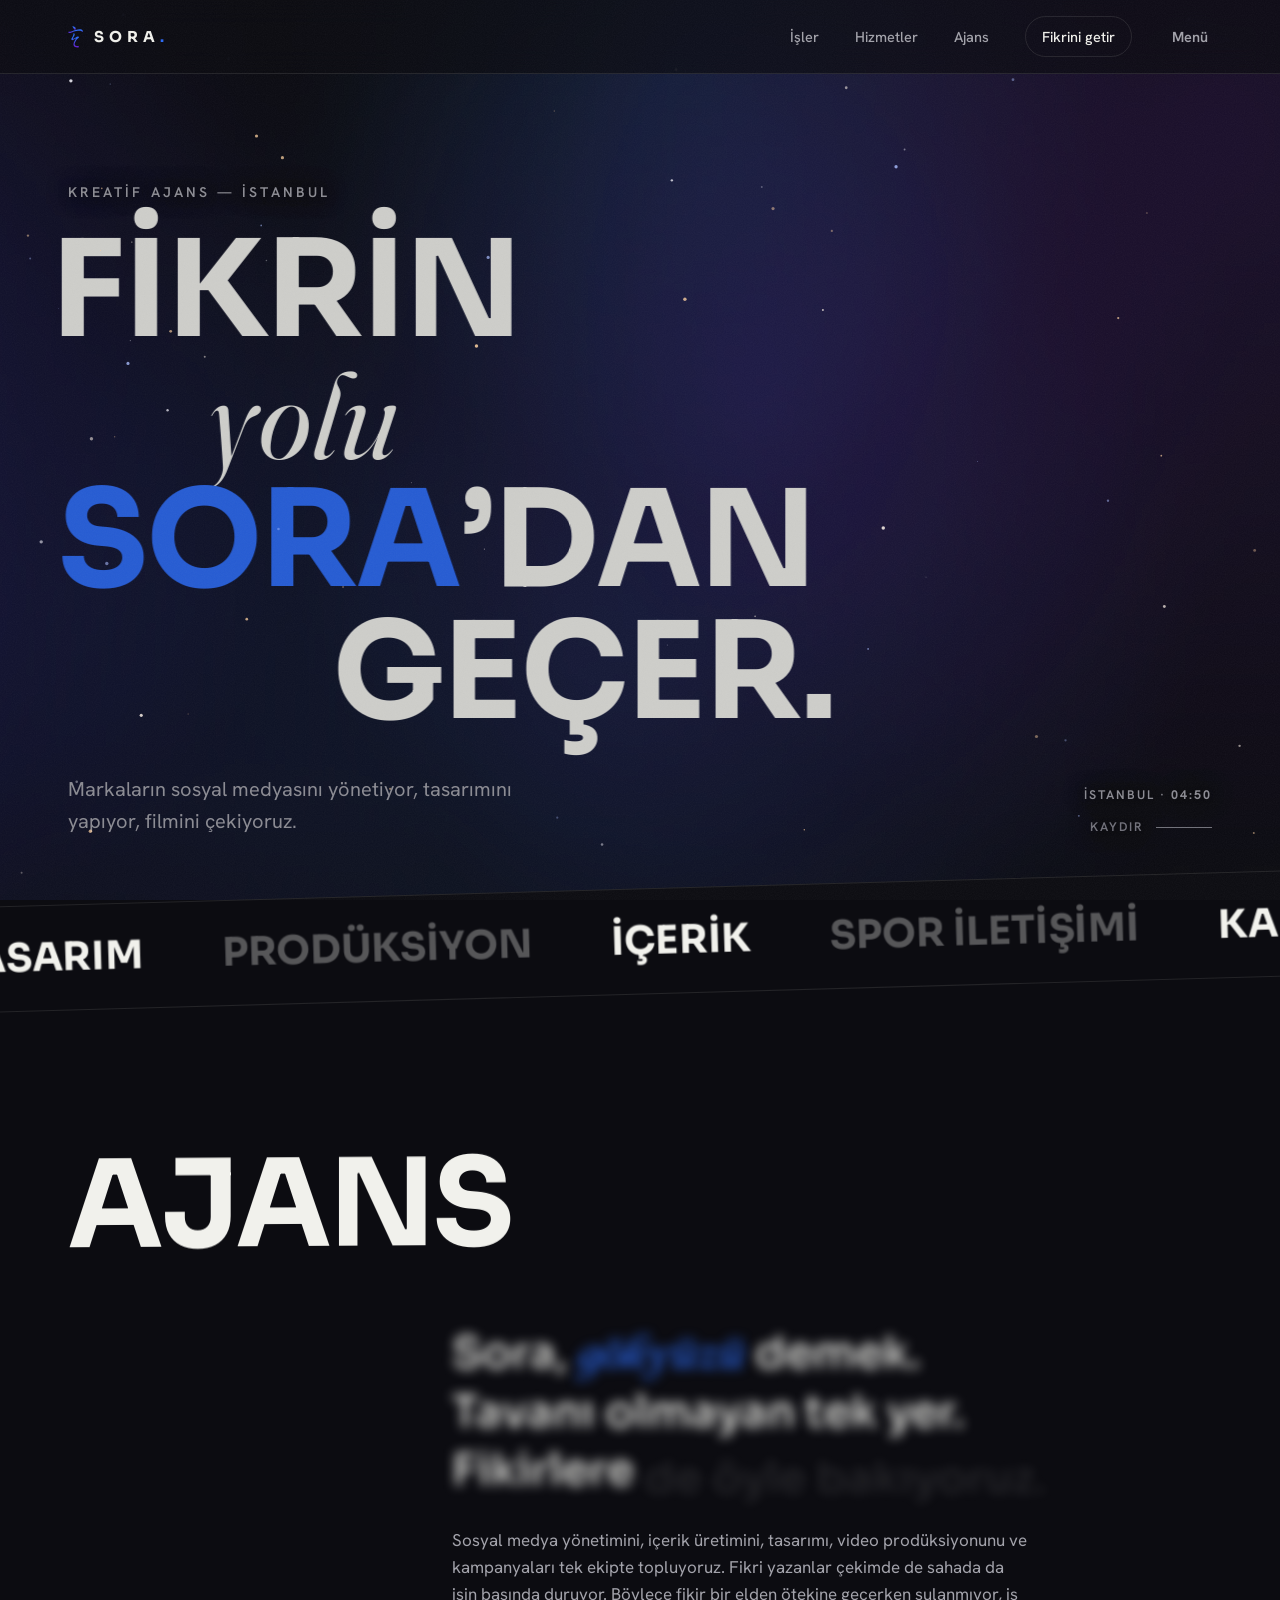
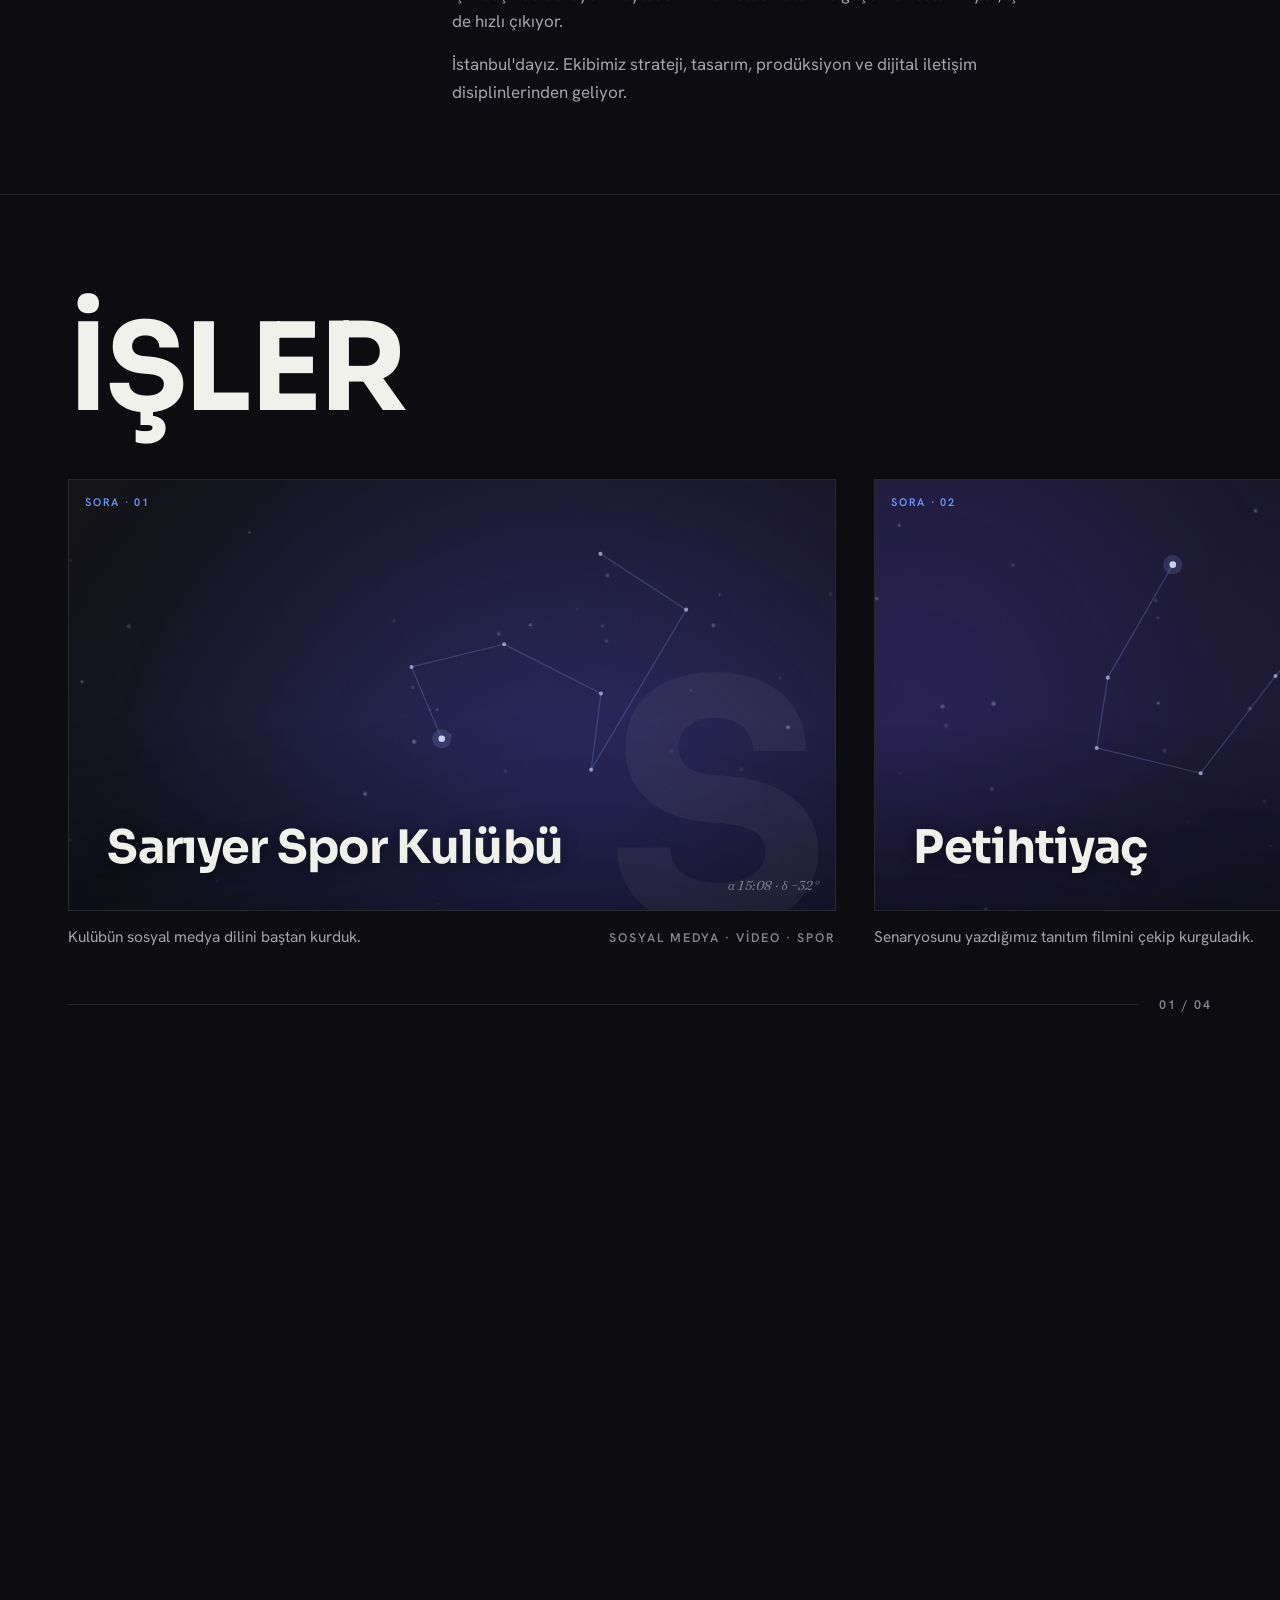
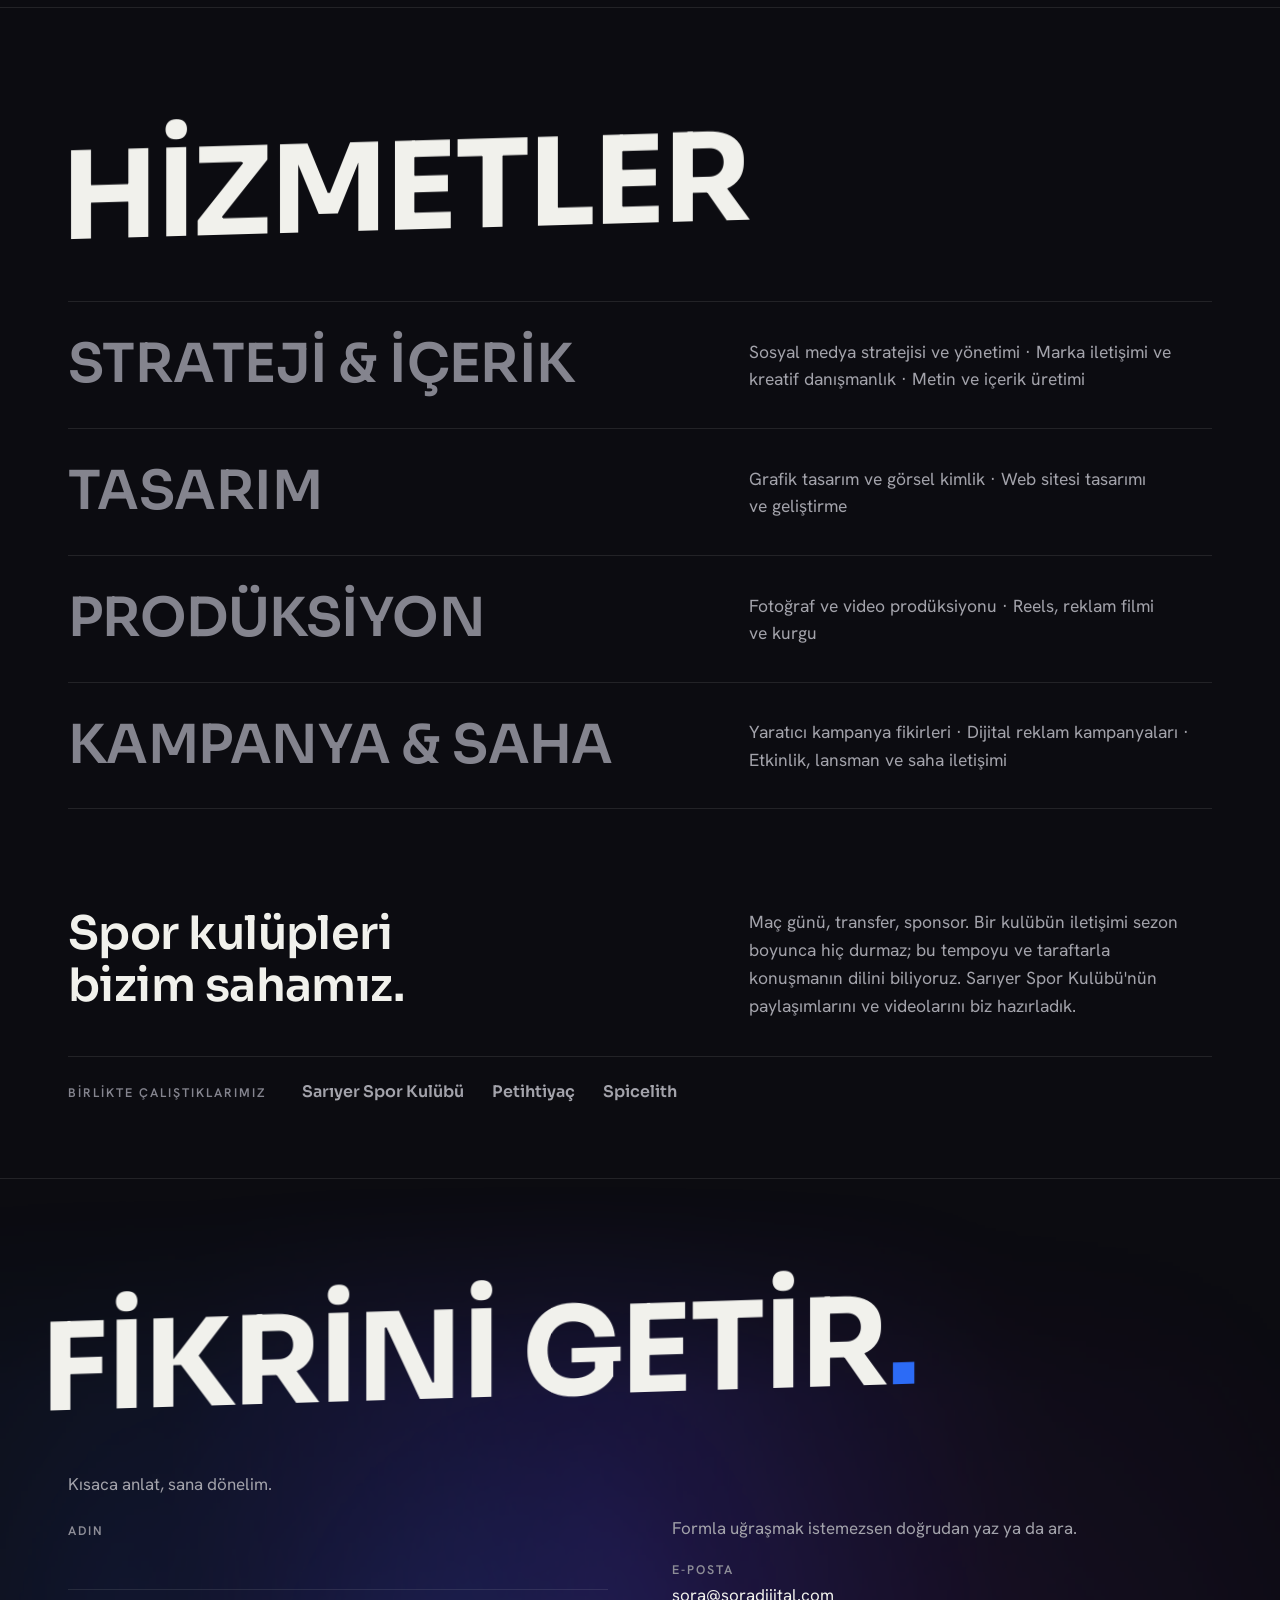
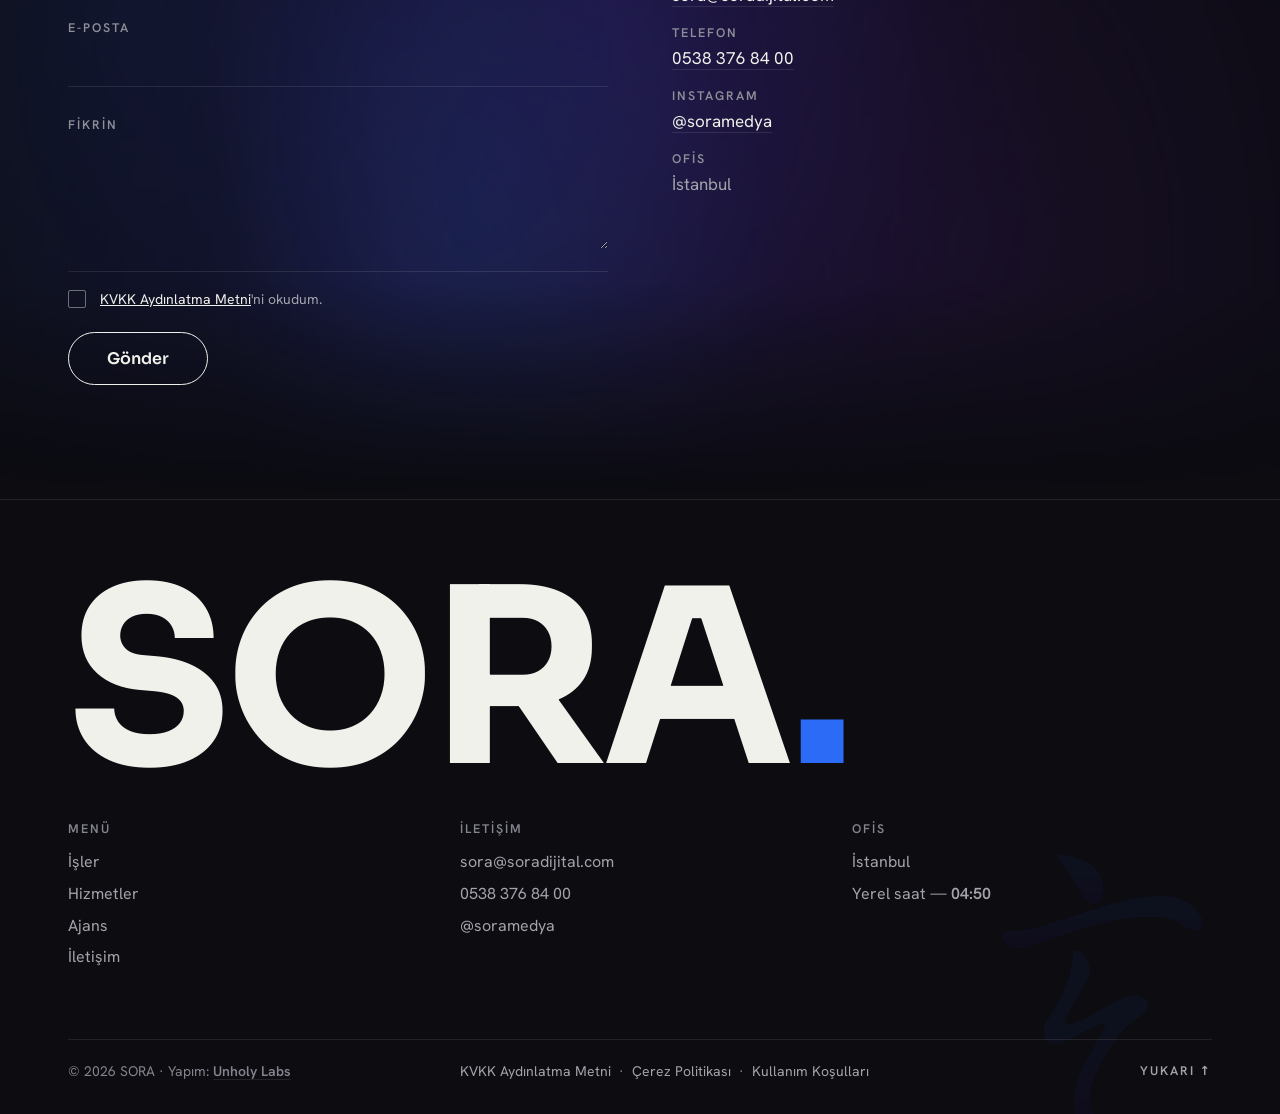
==== commit b779b82b: "Iletisim bilgileri: sora@soradijital.com, 0538 376 84 00, Instagram @soramedya Iletisim bolumu, foot" ====
--- a/index.html
+++ b/index.html
@@ -48,6 +48,7 @@
 <script type="application/ld+json">
 {"@context":"https://schema.org","@type":"Organization","name":"SORA",
 "description":"İstanbul merkezli kreatif ajans: sosyal medya yönetimi, içerik üretimi, tasarım, video prodüksiyonu ve kampanya.",
+"email":"sora@soradijital.com","telephone":"+90 538 376 84 00","sameAs":["https://www.instagram.com/soramedya/"],
 "url":"https://soradijital.com","logo":"https://soradijital.com/assets/ikon-512.png",
 "address":{"@type":"PostalAddress","addressLocality":"İstanbul","addressCountry":"TR"}}
 </script>
@@ -234,18 +235,15 @@
           <label for="kvkk"><a href="kvkk.html">KVKK Aydınlatma Metni</a>'ni okudum.</label>
         </div>
         <button class="gonder mag" type="submit">Gönder</button>
-        <noscript><p class="form-durum">Form şimdilik yalnız JavaScript açıkken çalışıyor.</p></noscript>
-        <p class="form-durum acil-not">Form şu an çalışmıyor; sayfayı yenileyip tekrar dene.</p>
+        <noscript><p class="form-durum">Form yalnız JavaScript açıkken çalışıyor; <a href="mailto:sora@soradijital.com">sora@soradijital.com</a> adresine doğrudan yazabilirsin.</p></noscript>
+        <p class="form-durum acil-not">Form şu an çalışmıyor. <a href="mailto:sora@soradijital.com">sora@soradijital.com</a> adresine doğrudan yazabilirsin.</p>
         <p id="form-durum" class="form-durum" role="status" aria-live="polite"></p>
       </form>
       <div class="direct rise">
-        <!-- BİLGİ GELİNCE AÇ (bkz. YAYINA-ALMA.md, "İletişim" maddesi): satırları yorumdan çıkarıp doldurun,
-             .todo sınıfını ve "yakında" yazısını gerçek bağlantıyla değiştirin.
         <p>Formla uğraşmak istemezsen doğrudan yaz ya da ara.</p>
-        <div class="row"><b>E-POSTA</b><span class="todo">yakında</span></div>
-        <div class="row"><b>TELEFON</b><span class="todo">yakında</span></div>
-        <div class="row"><b>INSTAGRAM</b><span class="todo">yakında</span></div>
-        -->
+        <div class="row"><b>E-POSTA</b><a href="mailto:sora@soradijital.com">sora@soradijital.com</a></div>
+        <div class="row"><b>TELEFON</b><a href="tel:+905383768400">0538 376 84 00</a></div>
+        <div class="row"><b>INSTAGRAM</b><a href="https://www.instagram.com/soramedya/" target="_blank" rel="noopener">@soramedya</a></div>
         <div class="row"><b>OFİS</b><span>İstanbul</span></div>
       </div>
     </div>
@@ -271,12 +269,9 @@
       </div>
       <div class="foot-kolon">
         <b>İLETİŞİM</b>
-        <span>Form üzerinden</span>
-        <!-- BİLGİ GELİNCE AÇ: "Form üzerinden" satırının yerine
-        <span class="todo">E-posta — yakında</span>
-        <span class="todo">Telefon — yakında</span>
-        <span class="todo">Instagram — yakında</span>
-        -->
+        <a href="mailto:sora@soradijital.com">sora@soradijital.com</a>
+        <a href="tel:+905383768400">0538 376 84 00</a>
+        <a href="https://www.instagram.com/soramedya/" target="_blank" rel="noopener">@soramedya</a>
       </div>
       <div class="foot-kolon">
         <b>OFİS</b>
@@ -292,6 +287,6 @@
   </div>
 </footer>
 
-<script src="assets/site.js?v=a9fb385c"></script>
+<script src="assets/site.js?v=056cdd88"></script>
 </body>
 </html>
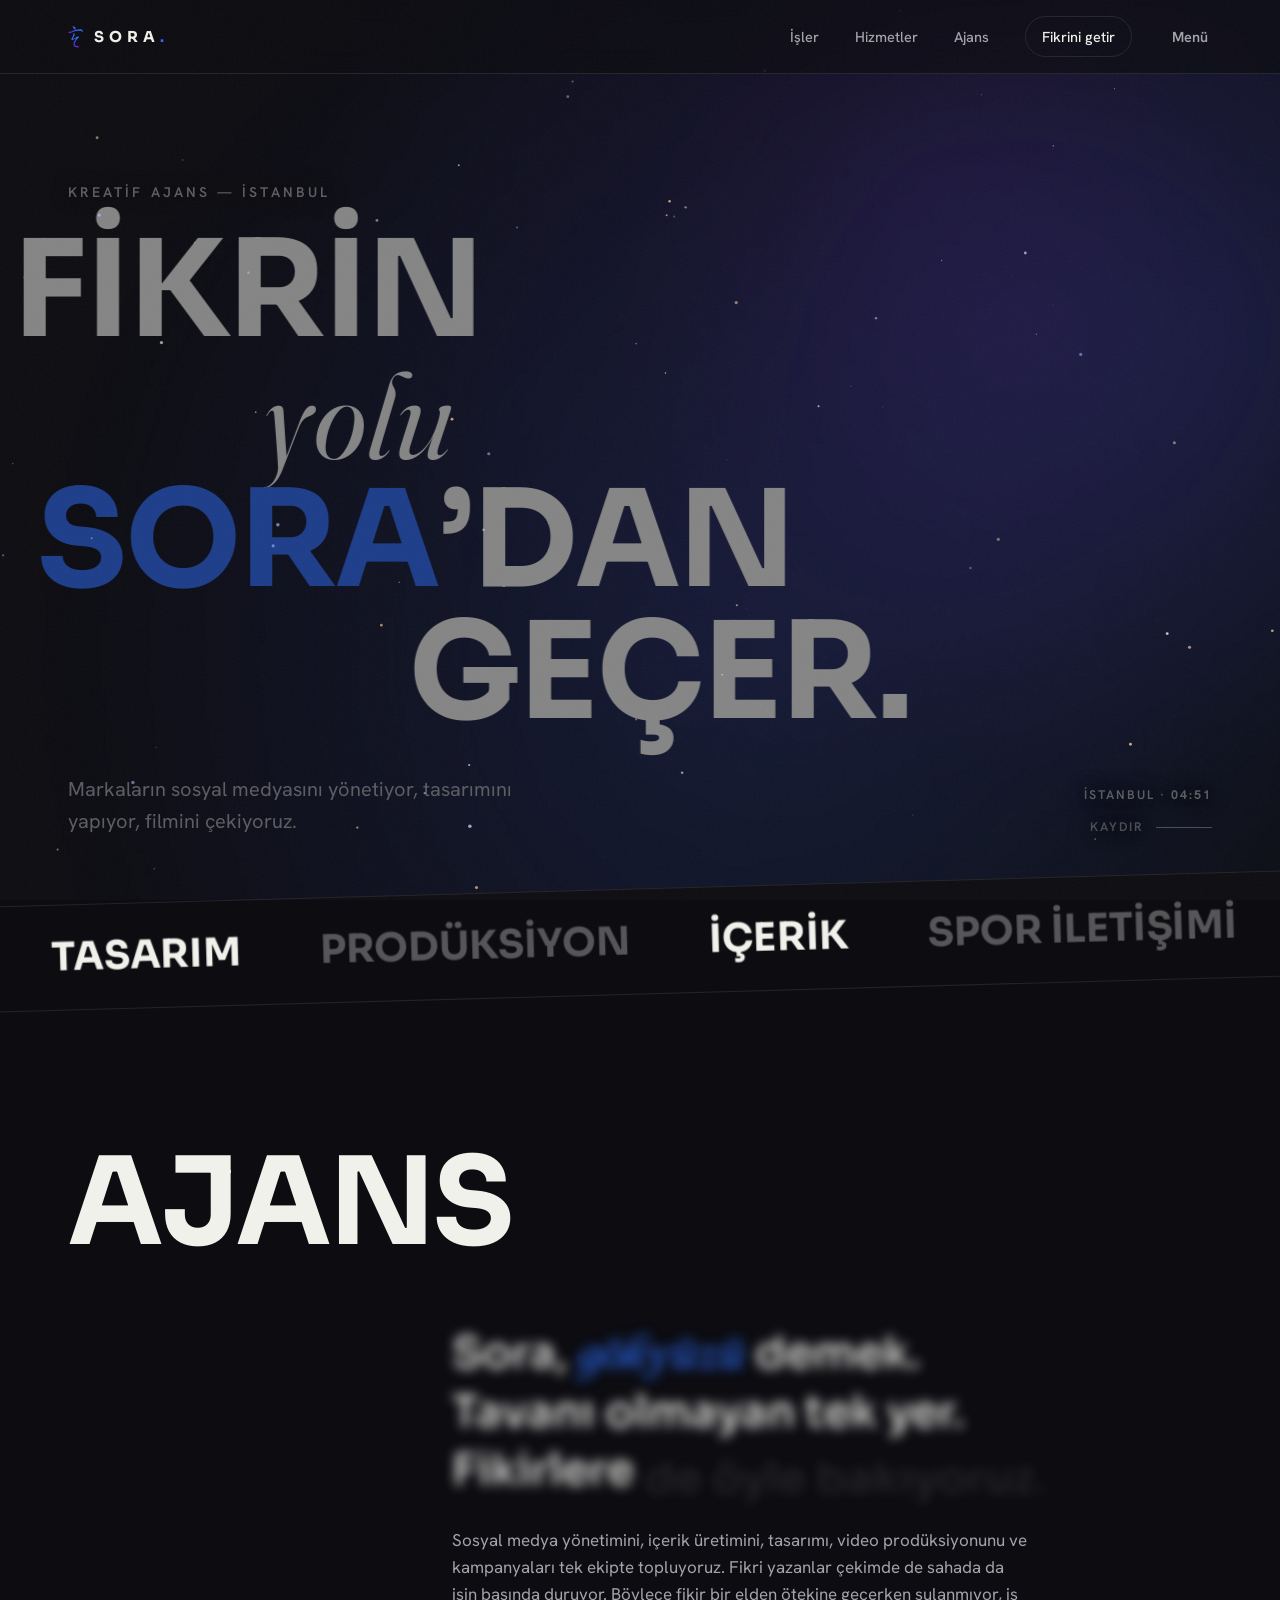
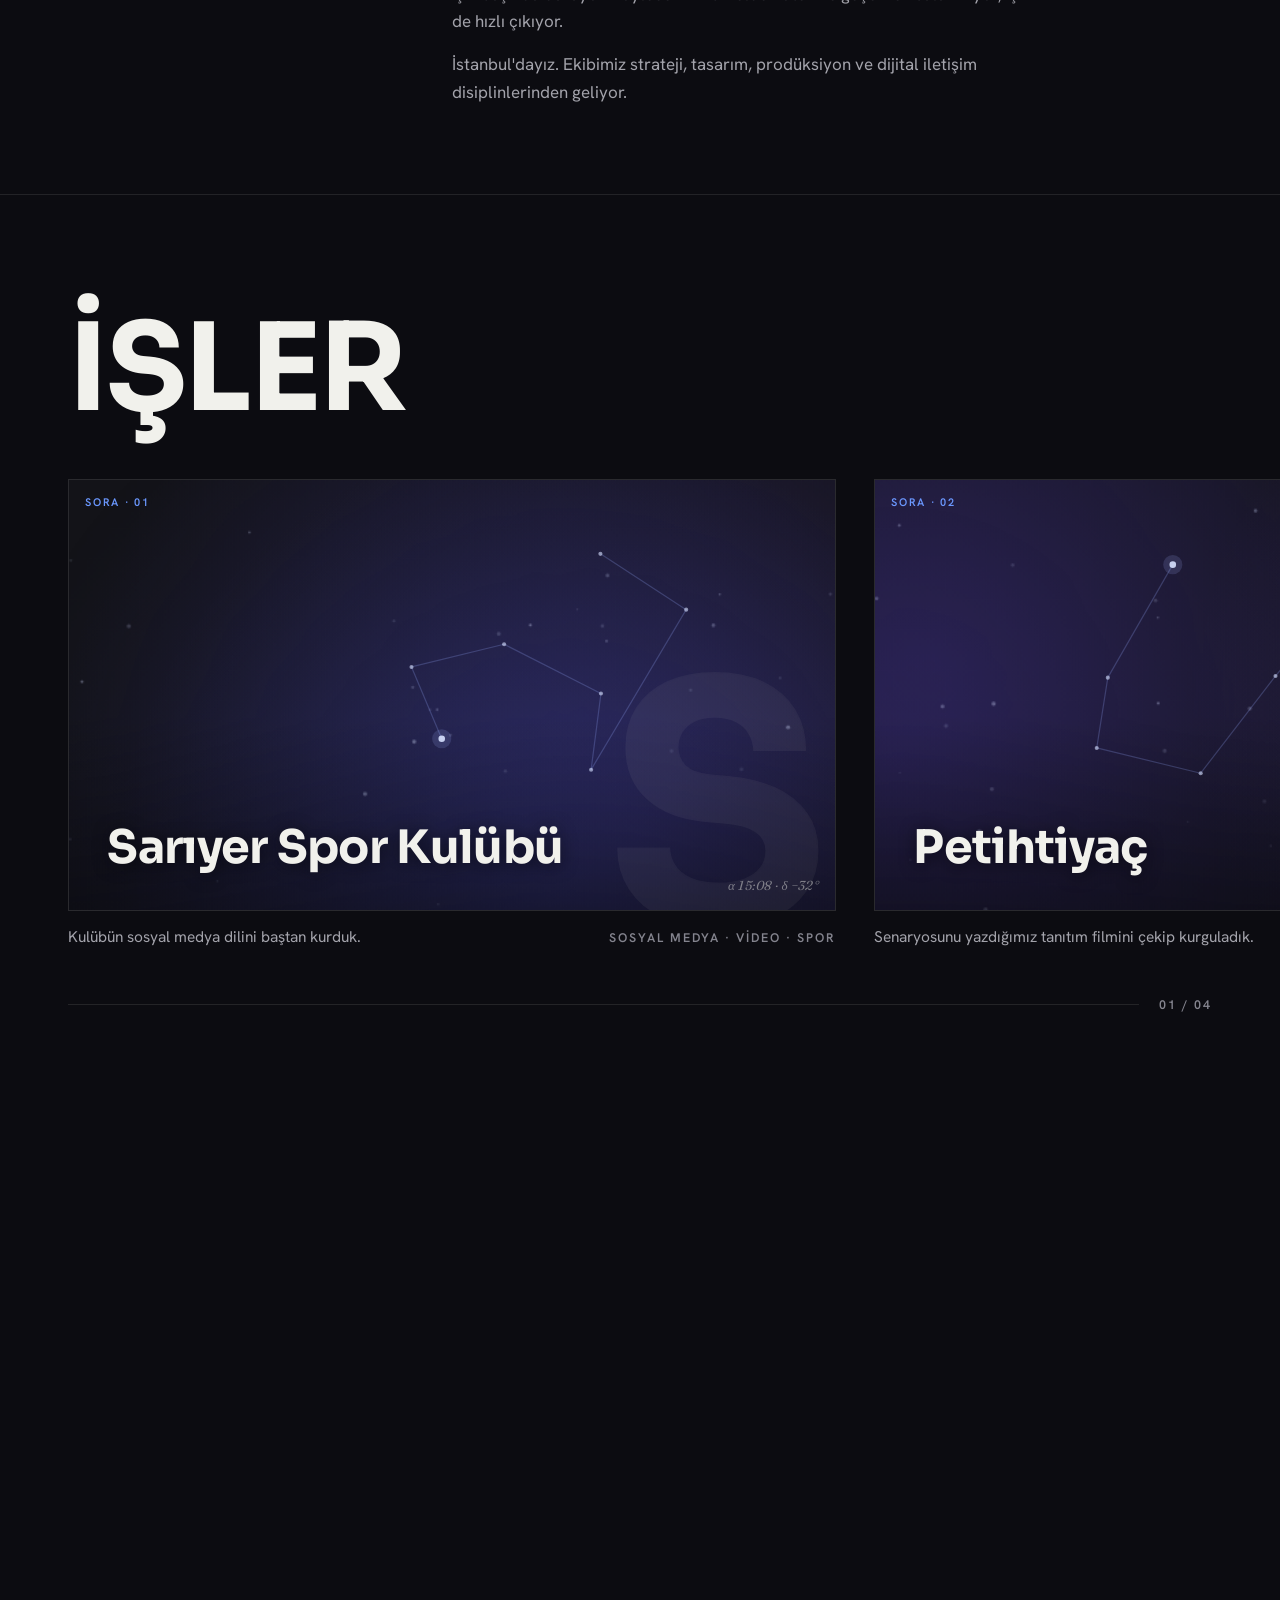
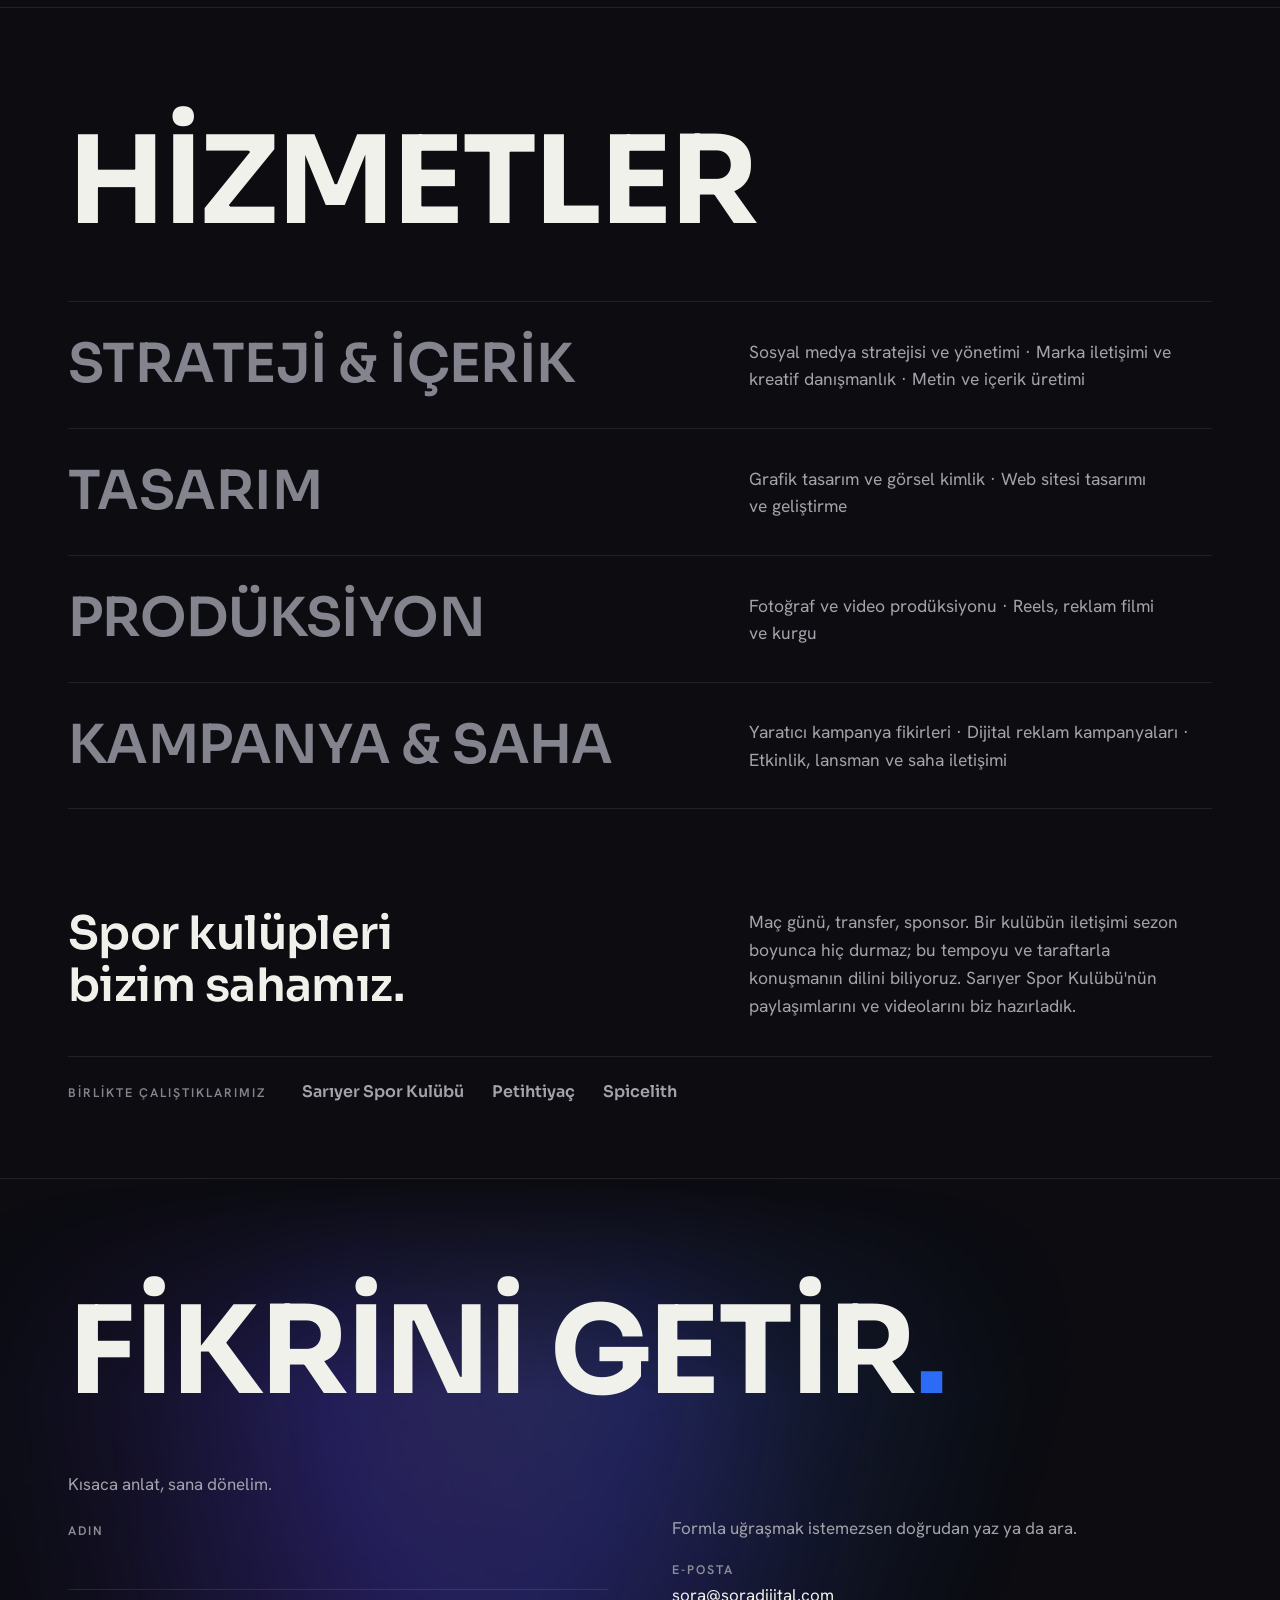
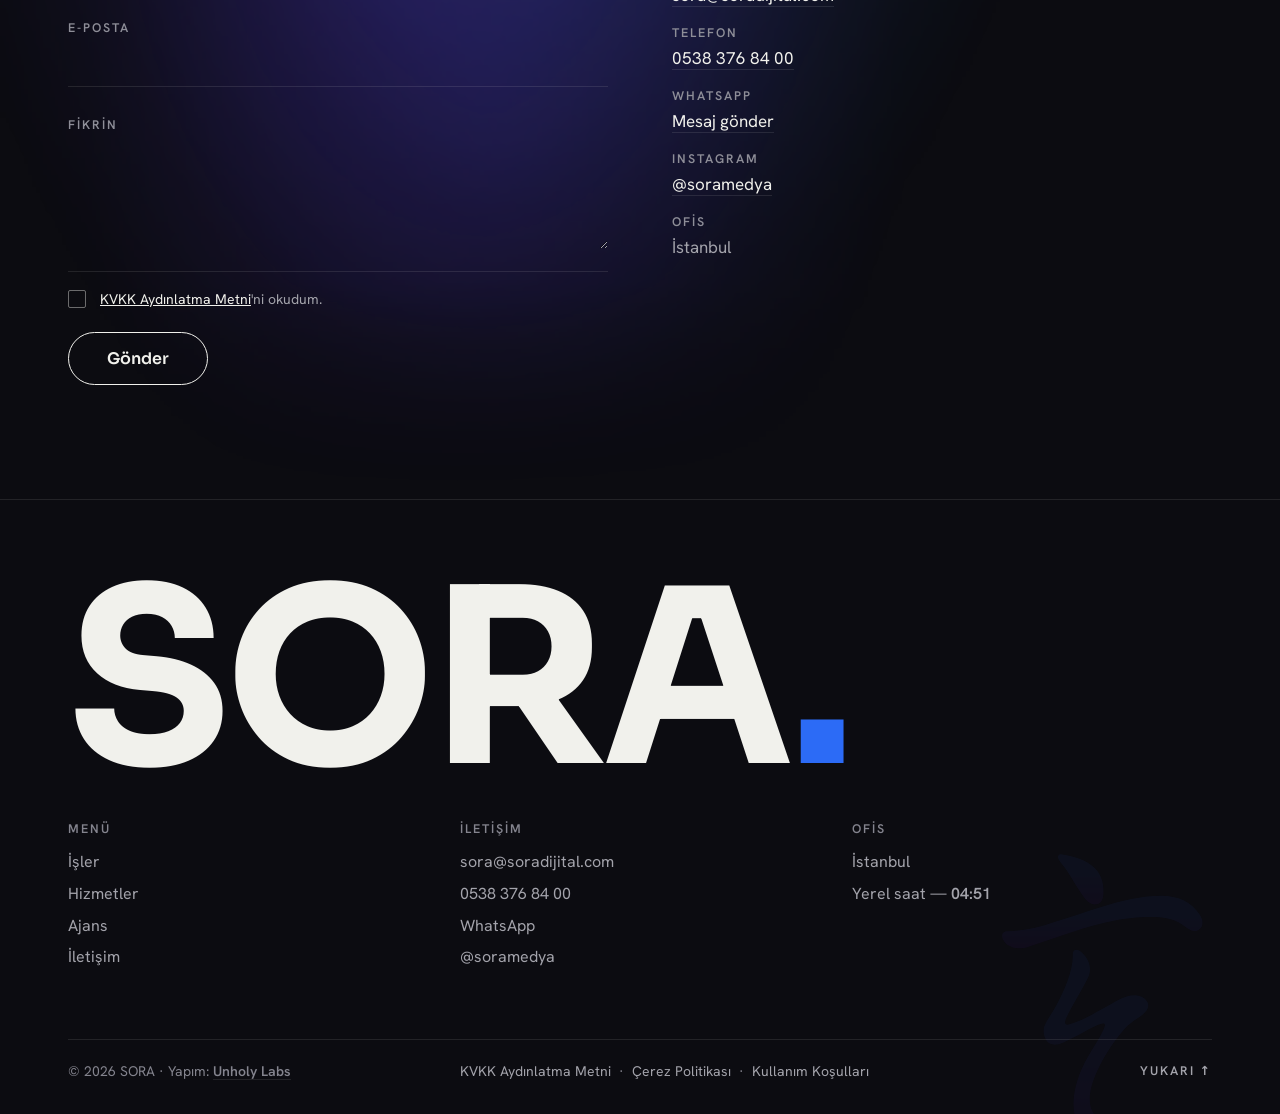
==== commit 511a5e1e: "WhatsApp: iletisim satiri, footer baglantisi ve mobil alt seritte yuvarlak dugme wa.me/905383768400," ====
--- a/index.html
+++ b/index.html
@@ -27,7 +27,7 @@
 <link rel="preload" href="assets/fonts/HankenGrotesk-normal-400-latin-ext.woff2" as="font" type="font/woff2" crossorigin>
 <link rel="preload" href="assets/fonts/Fraunces-italic-300-600-tr.woff2" as="font" type="font/woff2" crossorigin>
 <link rel="stylesheet" href="assets/fonts.css?v=4e229690">
-<link rel="stylesheet" href="assets/style.css?v=0f290a89">
+<link rel="stylesheet" href="assets/style.css?v=7908d8bd">
 <script>/* Acilis emniyeti: site.js yuklenemese ya da patlasa bile sayfa giyinsin.
    Gezinme anina baglidir. Normal acilisla YARISMAZ: yalnizca mutlak zamanlayicilar
    var, load olayina bagli erken kaldirma YOK (o yarisi kazaninca koreografi capasi
@@ -243,6 +243,7 @@
         <p>Formla uğraşmak istemezsen doğrudan yaz ya da ara.</p>
         <div class="row"><b>E-POSTA</b><a href="mailto:sora@soradijital.com">sora@soradijital.com</a></div>
         <div class="row"><b>TELEFON</b><a href="tel:+905383768400">0538 376 84 00</a></div>
+        <div class="row"><b>WHATSAPP</b><a href="https://wa.me/905383768400?text=Merhaba%20SORA%2C%20bir%20fikrim%20var." target="_blank" rel="noopener">Mesaj gönder</a></div>
         <div class="row"><b>INSTAGRAM</b><a href="https://www.instagram.com/soramedya/" target="_blank" rel="noopener">@soramedya</a></div>
         <div class="row"><b>OFİS</b><span>İstanbul</span></div>
       </div>
@@ -253,7 +254,10 @@
 </main>
 
 <!-- mobil: nav gizlenince görünen tek CTA -->
-<a class="mobil-cta" href="#iletisim">Fikrini getir</a>
+<div class="mobil-alt">
+  <a class="mobil-cta" href="#iletisim">Fikrini getir</a>
+  <a class="mobil-wp" href="https://wa.me/905383768400?text=Merhaba%20SORA%2C%20bir%20fikrim%20var." target="_blank" rel="noopener" aria-label="WhatsApp'tan yaz"><svg viewBox="0 0 24 24" aria-hidden="true" focusable="false"><path fill="currentColor" d="M17.472 14.382c-.297-.149-1.758-.867-2.03-.967-.273-.099-.471-.148-.67.15-.197.297-.767.966-.94 1.164-.173.199-.347.223-.644.075-.297-.15-1.255-.463-2.39-1.475-.883-.788-1.48-1.761-1.653-2.059-.173-.297-.018-.458.13-.606.134-.133.298-.347.446-.52.149-.174.198-.298.298-.497.099-.198.05-.371-.025-.52-.075-.149-.669-1.612-.916-2.207-.242-.579-.487-.5-.669-.51-.173-.008-.371-.01-.57-.01-.198 0-.52.074-.792.372-.272.297-1.04 1.016-1.04 2.479 0 1.462 1.065 2.875 1.213 3.074.149.198 2.096 3.2 5.077 4.487.709.306 1.262.489 1.694.625.712.227 1.36.195 1.871.118.571-.085 1.758-.719 2.006-1.413.248-.694.248-1.289.173-1.413-.074-.124-.272-.198-.57-.347m-5.421 7.403h-.004a9.87 9.87 0 01-5.031-1.378l-.361-.214-3.741.982.998-3.648-.235-.374a9.86 9.86 0 01-1.51-5.26c.001-5.45 4.436-9.884 9.888-9.884 2.64 0 5.122 1.03 6.988 2.898a9.825 9.825 0 012.893 6.994c-.003 5.45-4.437 9.884-9.885 9.884m8.413-18.297A11.815 11.815 0 0012.05 0C5.495 0 .16 5.335.157 11.892c0 2.096.547 4.142 1.588 5.945L.057 24l6.305-1.654a11.882 11.882 0 005.683 1.448h.005c6.554 0 11.89-5.335 11.893-11.893a11.821 11.821 0 00-3.48-8.413z"/></svg></a>
+</div>
 
 <footer>
 <svg class="foot-glyph" aria-hidden="true" focusable="false"><use href="#sora-mark" xlink:href="#sora-mark"/></svg>
@@ -271,6 +275,7 @@
         <b>İLETİŞİM</b>
         <a href="mailto:sora@soradijital.com">sora@soradijital.com</a>
         <a href="tel:+905383768400">0538 376 84 00</a>
+        <a href="https://wa.me/905383768400?text=Merhaba%20SORA%2C%20bir%20fikrim%20var." target="_blank" rel="noopener">WhatsApp</a>
         <a href="https://www.instagram.com/soramedya/" target="_blank" rel="noopener">@soramedya</a>
       </div>
       <div class="foot-kolon">
@@ -287,6 +292,6 @@
   </div>
 </footer>
 
-<script src="assets/site.js?v=056cdd88"></script>
+<script src="assets/site.js?v=119066c1"></script>
 </body>
 </html>
--- a/assets/style.css
+++ b/assets/style.css
@@ -1 +1 @@
-html{color-scheme:dark}:root{--ground:#0c0c11;--surface:#131318;--line:rgba(241,241,236,.1);--text:#f1f1ec;--muted:#a3a3ab;--faint:#84848e;--blue:#2c6bf6;--blue-metin:#6b98ff;--violet:#651acf;--hata-cizgi:#ff7b7b;--hata:#ff9c9c;--hata-etiket:#ffb4b4;--oluk:clamp(20px,4vw,48px);--kap:1240px;--kenar:max(var(--oluk),calc((100% - var(--kap)) / 2 + var(--oluk)));--t-bolum:clamp(min(52px,15.5vw),9.5vw,132px);--etiket:12.5px;--etiket-kucuk:11px;--etiket-aralik:.16em;--ease-out:cubic-bezier(.16,1,.3,1);--ease-inout:cubic-bezier(.76,0,.24,1);--display:"Sora",ui-sans-serif,system-ui,sans-serif;--body:"Hanken Grotesk",ui-sans-serif,system-ui,sans-serif;--serif:"Fraunces",Georgia,"Times New Roman",serif}*{box-sizing:border-box}html{scroll-behavior:smooth}html,body{overflow-x:clip}@supports not (overflow:clip){html{overflow-x:hidden}@media(max-width:860px),(max-height:619px),(max-aspect-ratio:4/5){body{overflow-x:hidden}}}body{margin:0;background:var(--ground);color:var(--text);font-family:var(--body);font-size:17px;line-height:1.6;-webkit-font-smoothing:antialiased}::selection{background:var(--blue);color:#fff}a{color:inherit}img{max-width:100%;display:block}a:focus-visible,button:focus-visible{outline:2px solid var(--blue);outline-offset:3px;border-radius:2px}.skip{position:absolute;left:-9999px;top:0;z-index:100;background:var(--text);color:var(--ground);padding:10px 18px;font-weight:600;text-decoration:none}.skip:focus{left:0}.shell{max-width:var(--kap);margin:0 auto;padding:0 var(--oluk)}main,footer{position:relative;z-index:1}header.hero{position:relative;z-index:0}html.yuklendi body:after{content:"";position:fixed;inset:0;z-index:70;pointer-events:none;opacity:.05;background-image:url("data:image/svg+xml,%3Csvg xmlns='http://www.w3.org/2000/svg' width='180' height='180'%3E%3Cfilter id='n'%3E%3CfeTurbulence type='fractalNoise' baseFrequency='0.9' numOctaves='2'/%3E%3CfeColorMatrix type='saturate' values='0'/%3E%3C/filter%3E%3Crect width='100%25' height='100%25' filter='url(%23n)'/%3E%3C/svg%3E");background-size:180px}.yildiz{position:fixed;inset:0;z-index:0;pointer-events:none}.curtain{position:fixed;inset:0;z-index:90;background:#08080d;transition:transform .9s var(--ease-inout) .1s,visibility 0s 1.1s;animation:perdeEmniyet .6s var(--ease-inout) 6s forwards}@keyframes perdeEmniyet{to{transform:translateY(calc(-101% - 16vh));visibility:hidden}}.curtain .c-glyph{position:absolute;top:50%;left:50%;width:54px;height:78px;transform:translate(-50%,-82%);opacity:0;animation:cizim .7s var(--ease-out) .05s both}@keyframes cizim{0%{opacity:0;clip-path:inset(-8% -8% 104% -8%)}30%{opacity:1}to{opacity:1;clip-path:inset(-8% -8% -8% -8%)}}html.cikis .curtain .c-glyph{animation:none;opacity:1;clip-path:none;transform:translate(-50%,-92%)}.curtain .c-mark{position:absolute;top:50%;left:50%;transform:translate(-50%,calc(-50% + 34px));font-family:var(--display);font-weight:700;letter-spacing:.34em;font-size:15px;opacity:0;animation:soluk .5s ease .1s forwards}.curtain .c-sayi{position:absolute;right:var(--oluk);bottom:20px;font-family:var(--display);font-weight:700;line-height:1;font-size:clamp(48px,9vw,110px);letter-spacing:-.02em;color:#f1f1ec47;font-variant-numeric:tabular-nums}html.yuklendi .curtain:after{content:"";position:absolute;top:100%;left:0;right:0;height:16vh;background:#08080d;-webkit-mask-image:linear-gradient(#000 0 18%,transparent 46%),url("data:image/svg+xml,%3Csvg xmlns='http://www.w3.org/2000/svg' width='700' height='160'%3E%3Cfilter id='b'%3E%3CfeTurbulence type='fractalNoise' baseFrequency='0.009 0.02' numOctaves='2' seed='7'/%3E%3CfeColorMatrix values='0 0 0 0 0 0 0 0 0 0 0 0 0 0 0 5 0 0 0 -1.8'/%3E%3C/filter%3E%3Crect width='100%25' height='100%25' filter='url(%23b)'/%3E%3C/svg%3E"),linear-gradient(#000 30%,transparent);mask-image:linear-gradient(#000 0 18%,transparent 46%),url("data:image/svg+xml,%3Csvg xmlns='http://www.w3.org/2000/svg' width='700' height='160'%3E%3Cfilter id='b'%3E%3CfeTurbulence type='fractalNoise' baseFrequency='0.009 0.02' numOctaves='2' seed='7'/%3E%3CfeColorMatrix values='0 0 0 0 0 0 0 0 0 0 0 0 0 0 0 5 0 0 0 -1.8'/%3E%3C/filter%3E%3Crect width='100%25' height='100%25' filter='url(%23b)'/%3E%3C/svg%3E"),linear-gradient(#000 30%,transparent);-webkit-mask-size:100% 100%,100% 160px,100% 100%;mask-size:100% 100%,100% 160px,100% 100%;-webkit-mask-repeat:no-repeat,repeat,no-repeat;mask-repeat:no-repeat,repeat,no-repeat;-webkit-mask-composite:source-over,source-in;mask-composite:add,intersect}@keyframes soluk{to{opacity:1}}html.yuklendi .curtain{transform:translateY(calc(-101% - 16vh));visibility:hidden}html.cikis .curtain{animation:none}html.yuklendi.cikis .curtain{transform:none;visibility:visible;transition:transform .55s var(--ease-inout)}html.cikis .curtain .c-sayi{display:none}html.cikis .curtain .c-mark{animation:none;opacity:1}html.icgelis .curtain .c-sayi,html.icgelis .curtain .c-glyph,html.icgelis .curtain .c-mark{display:none}.gecis{position:fixed;inset:0;width:100%;height:100%;z-index:88;pointer-events:none}.progress{position:fixed;top:0;left:0;right:0;height:2px;z-index:60;background:var(--blue);transform:scaleX(0);transform-origin:left}.cur{position:fixed;top:0;left:0;z-index:80;pointer-events:none;opacity:0;transition:opacity .3s;mix-blend-mode:difference}.cur.etiket{mix-blend-mode:normal}.cur.aktif{opacity:1}.cur:before{content:"";display:block;width:10px;height:10px;margin:-5px 0 0 -5px;border-radius:50%;background:#fff;transition:transform .3s var(--ease-out)}.cur.buyuk:before{transform:scale(3.4)}.cur.etiket:before{transform:scale(7)}.cur .cur-txt{position:absolute;top:0;left:0;transform:translate(-50%,-50%);font-size:11px;font-weight:600;letter-spacing:.08em;color:#000;opacity:0;transition:opacity .2s;pointer-events:none;white-space:nowrap}.cur.etiket .cur-txt{opacity:1}.roll{overflow:hidden;display:inline-block;vertical-align:top;text-decoration:none}.roll span{position:relative;display:block;transition:transform .5s var(--ease-out)}.roll span:after{content:attr(data-t);content:attr(data-t) / "";position:absolute;left:0;top:100%}.roll:hover span,.roll:focus-visible span{transform:translateY(-100%)}nav{position:fixed;inset:0 0 auto;z-index:50;-webkit-backdrop-filter:blur(14px);backdrop-filter:blur(14px);background:#0c0c11b8;border-bottom:1px solid var(--line);transition:transform .45s var(--ease-out)}nav.gizli{transform:translateY(-101%)}.nav-in{max-width:var(--kap);margin:0 auto;padding:16px var(--oluk);display:flex;align-items:center;justify-content:space-between;gap:24px}.wordmark{font-family:var(--display);font-weight:700;letter-spacing:.34em;font-size:15px;text-decoration:none;display:inline-flex;align-items:center}.wordmark .mark{width:15px;height:22px;display:block;flex:0 0 auto;margin-right:11px}.wordmark span{color:var(--blue)}.nav-links{display:flex;gap:clamp(16px,3vw,36px);align-items:center}.nav-links a{text-decoration:none;font-size:14.5px;font-weight:500;color:var(--muted);transition:color .2s,opacity .3s}.nav-links a:hover,.nav-links a:focus-visible{color:var(--text)}.nav-links a.cta{color:var(--text);padding:8px 16px;border:1px solid var(--line);border-radius:999px;transition:border-color .25s,background .25s,color .25s,opacity .3s;display:inline-block}.nav-links a.cta:hover{border-color:var(--text);background:var(--text);color:var(--ground)}body.menu-open .nav-links a{opacity:0;visibility:hidden;transition:opacity .3s,visibility 0s .3s}.menu-btn{display:block;font-family:var(--body);font-weight:600;font-size:14.5px;color:var(--muted);background:none;border:none;padding:8px 4px;cursor:pointer;transition:color .2s}.menu-btn:hover{color:var(--text)}@media(max-width:720px){.nav-links a:not(.cta){display:none}}@media(max-width:360px){.nav-in,.nav-links{gap:12px}.nav-links a.cta{padding:8px 12px}}.menu-overlay{position:fixed;inset:0;z-index:40;background:#0c0c11db;-webkit-backdrop-filter:blur(16px);backdrop-filter:blur(16px);display:flex;flex-direction:column;justify-content:center;padding:0 var(--kenar);gap:4px;transform:translateY(-102%);visibility:hidden;overflow-y:auto;transition:transform .65s var(--ease-inout),visibility 0s .65s}body.menu-open .menu-overlay{transform:none;visibility:visible;transition:transform .65s var(--ease-inout)}html.menu-open,body.menu-open{overflow:hidden}.menu-overlay a{font-family:var(--display);font-weight:700;font-size:clamp(34px,7.5vw,72px);letter-spacing:-.015em;color:var(--text);text-decoration:none;display:flex;align-items:baseline;padding:clamp(10px,1.6vh,18px) 0;border-bottom:1px solid var(--line);opacity:0;transform:translateY(28px);transition:transform .55s var(--ease-out),opacity .4s ease,color .25s,padding-left .4s var(--ease-out);max-width:820px}.menu-overlay a:hover{color:var(--blue);padding-left:16px}.menu-overlay a:last-of-type{border-bottom:none}.menu-overlay a:nth-of-type(1){transition-delay:.12s}.menu-overlay a:nth-of-type(2){transition-delay:.08s}.menu-overlay a:nth-of-type(3){transition-delay:.04s}.menu-overlay a:nth-of-type(4){transition-delay:0s}body.menu-open .menu-overlay a{opacity:1;transform:none}body.menu-open .menu-overlay a:nth-of-type(1){transition-delay:.18s}body.menu-open .menu-overlay a:nth-of-type(2){transition-delay:.26s}body.menu-open .menu-overlay a:nth-of-type(3){transition-delay:.34s}body.menu-open .menu-overlay a:nth-of-type(4){transition-delay:.42s}.menu-meta{position:absolute;left:var(--kenar);right:var(--kenar);bottom:26px;display:flex;justify-content:space-between;gap:16px;flex-wrap:wrap;font-size:var(--etiket);font-weight:600;letter-spacing:var(--etiket-aralik);color:var(--faint);font-variant-numeric:tabular-nums;opacity:0;transition:opacity .5s ease .3s}body.menu-open .menu-meta{opacity:1}.menu-kapat{position:absolute;top:calc(74px + clamp(12px,2vh,22px));right:var(--kenar);font-family:var(--body);font-weight:600;font-size:13px;letter-spacing:.08em;color:var(--muted);background:none;border:none;padding:10px 4px;cursor:pointer;opacity:0;transition:color .2s,opacity .5s ease .3s}body.menu-open .menu-kapat{opacity:1}.menu-kapat:hover{color:var(--text)}.menu-kapat:not(:focus-visible){clip-path:inset(50%);width:1px;height:1px;overflow:hidden;white-space:nowrap;padding:0}@media(max-height:780px){.menu-overlay{justify-content:center;padding-top:150px;padding-bottom:24px}.menu-overlay a{font-size:clamp(24px,4.6vh,44px);padding:clamp(8px,1.2vh,14px) 0}.menu-meta{position:static;left:auto;right:auto;bottom:auto;padding-top:20px}}.gok{position:absolute;inset:-16%;width:132%;height:132%;filter:blur(18px) saturate(1.3);opacity:.45;z-index:0;pointer-events:none}.contact .gok{opacity:.3}.gok.ic-blur{filter:none}.gok.bekliyor{filter:none;opacity:0}.gok.canli{inset:0;width:100%;height:100%;filter:none;opacity:.62}.hero{min-height:100vh;min-height:100svh;display:flex;flex-direction:column;justify-content:flex-end;padding-top:120px;padding-bottom:clamp(40px,7vh,80px);overflow:hidden}.hero>:not(.gok){position:relative;z-index:1}.hero .gok{z-index:0}.hero-ic{flex:1;width:100%;display:flex;flex-direction:column;justify-content:flex-end}.hero .kicker{font-size:14px;font-weight:600;letter-spacing:.22em;color:var(--muted);margin:0 0 22px;opacity:0;transition:opacity .8s ease 1.05s}html.yuklendi .hero .kicker{opacity:1}.hero h1{font-family:var(--display);font-weight:700;font-size:clamp(44px,10.5vw,150px);line-height:.98;letter-spacing:-.015em;margin:0 0 34px;display:flex;flex-direction:column;will-change:transform}.hero h1 .l{display:block;overflow:hidden;padding:.2em .06em .2em 0;margin:-.2em 0;will-change:transform}.hero h1 .l:nth-child(2){margin-left:clamp(28px,9vw,150px)}.hero h1 .l:nth-child(4){margin-left:clamp(56px,18vw,300px)}.hero h1 .li.it{font-family:var(--serif);font-style:italic;font-weight:380;font-size:.9em;letter-spacing:.01em;color:var(--text)}.hero h1 .li{display:block}.hero h1 .hrf{display:inline-block;transform:translateY(125%);transition:transform .9s var(--ease-out) calc(.55s + var(--i)*32ms)}html.yuklendi .hero h1 .hrf{transform:none}.hero h1 em{font-style:normal;color:var(--blue)}.hero-foot{display:flex;justify-content:space-between;align-items:flex-end;gap:32px;opacity:0;transition:opacity .9s ease 1.3s}html.yuklendi .hero-foot{opacity:1}.hero .sub{font-size:clamp(17px,2vw,20px);color:var(--muted);max-width:44ch;margin:0}.foot-sag{display:flex;flex-direction:column;align-items:flex-end;gap:12px}.konum{font-size:var(--etiket);font-weight:600;letter-spacing:var(--etiket-aralik);color:var(--muted);white-space:nowrap;font-variant-numeric:tabular-nums}.scroll-hint{font-size:var(--etiket);font-weight:600;letter-spacing:var(--etiket-aralik);color:var(--faint);white-space:nowrap;display:flex;align-items:center;gap:12px}.scroll-hint:after{content:"";width:56px;height:1px;background:var(--faint);transform-origin:left;animation:nabiz 2.6s var(--ease-inout) infinite}@keyframes nabiz{0%,to{transform:scaleX(.35)}50%{transform:scaleX(1)}}.scroll-hint.durgun:after,body.menu-open .scroll-hint:after{animation-play-state:paused}.hero .kicker,.konum,.scroll-hint{text-shadow:0 1px 10px rgba(8,8,13,.95),0 0 22px rgba(8,8,13,.7)}@media(max-width:640px){.hero-foot{flex-direction:column;align-items:flex-start;gap:16px}.foot-sag{flex-direction:row;align-items:center;gap:22px}}@media(max-height:860px){.hero{padding-top:96px;padding-bottom:clamp(24px,4vh,48px)}.hero h1{font-size:clamp(40px,min(10.5vw,13vh),150px);margin-bottom:22px}.hero .kicker{margin-bottom:14px}}@media(max-height:500px)and (orientation:landscape){.hero{padding-top:84px;padding-bottom:16px}.hero h1{font-size:clamp(34px,11vh,150px);font-size:clamp(34px,11svh,150px);margin-bottom:14px}.hero .kicker{margin-bottom:10px}}.band{overflow:hidden;border-top:1px solid var(--line);border-bottom:1px solid var(--line);padding:20px 0;transform:rotate(-1.6deg) scale(1.03);margin:-10px 0 clamp(24px,4vh,48px);background:var(--ground);position:relative;z-index:2}.band-in{display:flex;gap:clamp(40px,6vw,88px);width:max-content;will-change:transform}.band span{font-family:var(--display);font-weight:700;font-size:clamp(22px,3.2vw,38px);letter-spacing:0;white-space:nowrap;color:#f1f1ec52}.band span.dolu{color:var(--text)}section{padding:clamp(72px,12vh,140px) 0 clamp(48px,8vh,96px);scroll-margin-top:64px}section+section{border-top:1px solid var(--line)}.giant{font-family:var(--display);font-weight:700;font-size:var(--t-bolum);line-height:1.08;letter-spacing:-.02em;margin:0 0 clamp(32px,6vh,64px);color:var(--text);will-change:transform}.giant em{font-style:normal;color:var(--blue)}.manifesto{font-size:clamp(24px,3.6vw,44px);line-height:1.32;font-weight:500;font-family:var(--display);max-width:24ch;margin:0 0 28px;text-wrap:balance}.manifesto .kelime{display:inline-block;opacity:.12;filter:blur(6px);transform:translateY(8px);transition:opacity .5s ease,filter .5s ease,transform .5s var(--ease-out)}.manifesto .kelime.ac{opacity:1;filter:none;transform:none}.manifesto .kelime.vurgu{font-family:var(--serif);font-style:italic;font-weight:400;font-size:1.04em;color:var(--blue)}p.dim{color:var(--muted);max-width:58ch;margin:0 0 16px}.sag{max-width:760px;margin-left:auto}@media(max-width:860px){.sag{margin-left:0}}#isler{padding:0}.yatay{height:340vh;height:calc(100svh + var(--sabit,240svh));position:relative}@supports not (height:1svh){.yatay{height:calc(100vh + var(--sabit,240vh))}}.yatay-sabit{position:sticky;top:0;height:100vh;height:100svh;display:flex;flex-direction:column;justify-content:flex-start;padding-top:clamp(88px,12vh,140px);gap:clamp(24px,5vh,52px);overflow:hidden}.yatay-sabit .giant{margin:0 auto;width:100%;max-width:var(--kap);padding:0 var(--oluk)}@media(min-width:861px)and (min-height:620px){.yatay-sabit .giant{font-size:min(var(--t-bolum),14svh)}}@supports not (height:1svh){@media(min-width:861px)and (min-height:620px){.yatay-sabit .giant{font-size:min(var(--t-bolum),14vh)}}}.ray{--kart:min(74vw,880px,calc((78svh - 270px) * 16 / 9));display:flex;align-items:stretch;gap:clamp(20px,3vw,44px);padding:0 var(--kenar);will-change:transform}@supports not (height:1svh){.ray{--kart:min(74vw,880px,calc((78vh - 270px) * 16 / 9))}}.ray .work{flex:0 0 var(--kart)}@media(min-width:861px){.ray .work,.ray .son{max-width:880px}}.ray .son{flex:0 0 min(48vw,520px,var(--kart));border:1px solid var(--line);display:flex;align-items:center;justify-content:center;text-decoration:none;text-align:center;padding:32px;position:relative;overflow:hidden;transition:border-color .3s,background .3s}.ray .son .kapak-gok{opacity:.55;transition:opacity .45s}.ray .son:hover .kapak-gok{opacity:1}.ray .son span{position:relative;font-family:var(--display);font-weight:700;font-size:clamp(22px,2.6vw,34px);line-height:1.2;letter-spacing:-.01em;color:var(--muted);transition:color .3s}.ray .son:hover{border-color:#f1f1ec4d}.ray .son:hover span{color:var(--text)}@media(max-width:860px),(max-height:619px),(max-aspect-ratio:4/5){#isler{padding:clamp(72px,12vh,140px) 0 clamp(48px,8vh,96px)}.yatay{height:auto}.yatay-sabit{position:static;height:auto;overflow:visible;gap:32px;padding-top:0}.ray{flex-direction:column;transform:none!important}.ray .work,.ray .son{flex:1 1 auto;width:auto}.ray .work,.ray .son{max-width:min(880px,calc((100vh - 130px) * 16 / 9));max-width:min(880px,calc((100svh - 130px) * 16 / 9))}.ray .son{padding:44px 24px}}.work{display:flex;flex-direction:column;gap:14px;text-decoration:none;container-type:inline-size}.work .cover{aspect-ratio:16/9;background:var(--surface);border:1px solid var(--line);display:flex;align-items:flex-end;padding:clamp(20px,3vw,40px);position:relative;overflow:hidden;transition:border-color .3s,clip-path 1.2s var(--ease-inout);clip-path:inset(0 14% 0 14%)}.work.in .cover{clip-path:inset(0 0 0 0)}.kapak-gok{position:absolute;inset:0;width:100%;height:100%;pointer-events:none}.work .ghost{position:absolute;right:2%;bottom:-16%;font-family:var(--display);font-weight:700;line-height:1;font-size:clamp(180px,26vw,380px);color:#f1f1ec0d;pointer-events:none;user-select:none;will-change:transform;transition:color .45s ease}.work:hover .ghost{color:#f1f1ec17}.work .cover:after{content:"";position:absolute;left:0;right:0;bottom:0;height:2px;background:var(--blue);transform:scaleX(0);transform-origin:left;transition:transform .45s var(--ease-inout)}.work:hover .cover{border-color:#f1f1ec40}.work:hover .cover:after{transform:scaleX(1)}.work .cover-name{font-family:var(--display);font-weight:700;font-size:clamp(26px,3.6vw,48px);font-size:clamp(26px,min(3.6vw,8.4cqi),48px);letter-spacing:-.015em;line-height:1.05;color:var(--text);position:relative;text-shadow:0 2px 16px rgba(8,8,13,.65);transition:transform .5s var(--ease-out)}.work:hover .cover-name{transform:translate(14px)}.work .meta{display:flex;justify-content:space-between;gap:16px;align-items:baseline;flex-wrap:wrap}.work .meta .what{font-size:15.5px;color:var(--muted);max-width:52ch}.work .meta .tags{font-size:var(--etiket);font-weight:600;letter-spacing:var(--etiket-aralik);color:var(--faint);white-space:nowrap}.work .plaka{position:absolute;top:14px;left:16px;font-family:var(--body);font-size:var(--etiket-kucuk);font-weight:600;letter-spacing:var(--etiket-aralik);color:var(--blue-metin);font-variant-numeric:tabular-nums;transition:opacity .5s ease .7s}.work .plaka-koor{position:absolute;bottom:14px;right:16px;font-family:var(--serif);font-style:italic;font-weight:380;font-size:13px;letter-spacing:.02em;color:#f1f1ec73;font-variant-numeric:tabular-nums;transition:opacity .5s ease .7s}@media(max-width:640px){.work .plaka-koor{display:none}}.svc-list{border-top:1px solid var(--line)}.svc-row{display:grid;grid-template-columns:minmax(0,7fr) minmax(0,5fr);gap:12px 32px;align-items:center;padding:32px 0;border-bottom:1px solid var(--line);transition:opacity .35s ease,padding-left .45s var(--ease-out)}@media(max-width:720px){.svc-row{grid-template-columns:1fr;gap:8px}}.svc-row h3{font-family:var(--display);font-weight:600;font-size:clamp(26px,4.2vw,54px);line-height:1.15;letter-spacing:-.01em;margin:0;color:var(--text);transition:color .35s ease}@media(hover:hover)and (pointer:fine){.svc-row h3{color:var(--faint)}.svc-list:hover .svc-row{opacity:.35}.svc-list:hover .svc-row:hover{opacity:1;padding-left:20px}.svc-row:hover h3{color:var(--text)}}.svc-row p{margin:0;color:var(--muted);font-size:clamp(15.5px,1.8vw,17.5px);line-height:1.55;text-wrap:pretty}.spor{margin-top:clamp(64px,11vh,120px);display:grid;grid-template-columns:minmax(0,7fr) minmax(0,5fr);gap:14px 32px;align-items:start}@media(max-width:720px){.spor{grid-template-columns:1fr}}.spor h3{font-family:var(--display);font-weight:600;font-size:clamp(28px,3.6vw,46px);line-height:1.12;letter-spacing:-.012em;margin:0;color:var(--text);max-width:13ch;text-wrap:balance}.spor p{margin:0;color:var(--muted);font-size:clamp(15.5px,1.8vw,17.5px);line-height:1.6;max-width:44ch;text-wrap:pretty}.refs{margin-top:36px;padding-top:22px;border-top:1px solid var(--line);display:flex;gap:14px 28px;align-items:baseline;flex-wrap:wrap}.refs b{font-size:var(--etiket);font-weight:600;letter-spacing:var(--etiket-aralik);color:var(--faint);margin-right:8px}@media(max-width:640px){.refs b{width:100%;margin-right:0}}.refs span{font-family:var(--display);font-weight:600;font-size:16px;color:var(--muted)}.ray-bar{display:flex;align-items:center;gap:20px;width:100%;max-width:var(--kap);margin:0 auto;padding:0 var(--oluk)}.ray-doluluk{flex:1;height:1px;background:var(--line);position:relative;overflow:hidden}.ray-doluluk:after{content:"";position:absolute;inset:0;background:var(--blue);transform:scaleX(var(--p,0));transform-origin:left}.ray-sayi{font-family:var(--body);font-weight:600;font-size:var(--etiket);letter-spacing:var(--etiket-aralik);color:var(--faint);font-variant-numeric:tabular-nums;white-space:nowrap}@media(max-width:860px),(max-height:619px),(max-aspect-ratio:4/5){.ray-bar{display:none}}.ok-svg{display:inline-block;vertical-align:-.09em;width:.92em;height:.92em;margin-left:.26em;fill:none;stroke:currentColor;stroke-width:3.1;stroke-linecap:round;stroke-linejoin:round}.work .cover .kapak-gok,.media .kapak-gok{transition:filter .5s var(--ease-out)}.work:hover .cover .kapak-gok,.media:hover .kapak-gok{filter:brightness(1.32) saturate(1.12)}.foot-glyph{position:absolute;right:clamp(20px,6vw,80px);bottom:-36px;width:clamp(140px,16vw,220px);height:auto;aspect-ratio:163.88/236.61;opacity:.05;pointer-events:none}@media(max-width:720px){.foot-glyph{display:none}}.yapim{color:inherit;font-weight:600;text-decoration:underline;text-decoration-thickness:1px;text-underline-offset:3px;text-decoration-color:var(--line);transition:color .2s,text-decoration-color .2s}.yapim:hover{color:var(--text);text-decoration-color:var(--blue)}@media(max-width:860px){.yasal{display:flex;flex-wrap:wrap;column-gap:24px}.yasal .ayrac{display:none}}.contact{position:relative;overflow:hidden;--faint:#8e8e98}.contact>.shell{position:relative;z-index:1}.contact .gok{left:0;right:0;width:100%;-webkit-mask-image:linear-gradient(to bottom,transparent 12%,#000 30%,#000 70%,transparent 88%);mask-image:linear-gradient(to bottom,transparent 12%,#000 30%,#000 70%,transparent 88%)}html.hareket .contact:before{top:0;z-index:1}.contact .giant{font-size:min(var(--t-bolum),12vw)}.contact-grid{display:grid;grid-template-columns:1fr 1fr;gap:clamp(32px,5vw,72px);margin-top:12px}@media(max-width:860px){.contact-grid{grid-template-columns:1fr}}form{display:flex;flex-direction:column;gap:0}.field{border-bottom:1px solid var(--line);padding:6px 0 14px;margin-bottom:22px;transition:border-color .3s}.field label{display:block;font-size:var(--etiket);font-weight:600;letter-spacing:var(--etiket-aralik);color:var(--faint);margin-bottom:6px}.field input,.field textarea{width:100%;background:transparent;border:none;outline:none;color:var(--text);font-family:var(--body);font-size:18px;line-height:1.5;padding:0;resize:vertical}.field input,.field textarea{scroll-margin-top:120px}.field:focus-within{border-color:var(--blue);outline:2px solid var(--blue);outline-offset:6px;border-radius:2px}.field input:focus-visible,.field textarea:focus-visible{outline:none}button.gonder{align-self:flex-start;font-family:var(--display);font-weight:600;font-size:16px;color:var(--text);background:transparent;border:1px solid var(--text);border-radius:999px;padding:15px 38px;cursor:pointer;transition:background .25s,color .25s,transform .2s ease-out;will-change:transform}button.gonder:hover{background:var(--text);color:var(--ground)}.kvkk-onay{display:flex;flex-wrap:wrap;gap:8px 14px;align-items:flex-start;margin:-6px 0 22px}.kvkk-onay input{-webkit-appearance:none;appearance:none;flex:0 0 auto;width:18px;height:18px;margin:2px 0 0;border:1px solid rgba(241,241,236,.42);border-radius:2px;background:transparent;position:relative;cursor:pointer;transition:background-color .2s,border-color .2s}.kvkk-onay input:hover{border-color:#f1f1ecb3}.kvkk-onay input:checked{background:var(--blue) url("data:image/svg+xml,%3Csvg xmlns='http://www.w3.org/2000/svg' viewBox='0 0 16 16'%3E%3Cpath d='M3.5 8.5l3 3 6-7' fill='none' stroke='%23fff' stroke-width='1.6' stroke-linecap='round' stroke-linejoin='round'/%3E%3C/svg%3E") center/14px no-repeat;border-color:var(--blue)}.kvkk-onay input:focus-visible{outline:2px solid var(--blue);outline-offset:3px}.kvkk-onay label{flex:1 1 0;min-width:0;font-size:14px;color:var(--muted);letter-spacing:0;font-weight:400;text-wrap:pretty}.kvkk-onay a{color:var(--text)}@media(forced-colors:active){.kvkk-onay input{-webkit-appearance:auto;appearance:auto}}.form-durum{margin-top:14px;font-size:14px;color:var(--muted);max-width:46ch;min-height:1em}.direct{color:var(--muted);font-size:17px}.direct p{margin:0 0 18px;max-width:44ch}.direct .row{margin-bottom:14px}.direct .row b{display:block;font-size:var(--etiket);font-weight:600;letter-spacing:var(--etiket-aralik);color:var(--faint);margin-bottom:2px}.direct a{color:var(--text);text-decoration:none;border-bottom:1px solid var(--line);transition:border-color .2s}.direct a:hover{border-color:var(--blue)}.direct .todo{color:var(--faint);border-bottom:1px dashed var(--line)}footer{border-top:1px solid var(--line);padding:clamp(48px,8vh,88px) 0 32px;color:var(--faint);font-size:14px;overflow:hidden}footer a{color:var(--muted);text-decoration:none;transition:color .2s}.foot-duz{display:flex;justify-content:space-between;align-items:baseline;gap:14px 28px;flex-wrap:wrap}footer a:hover{color:var(--text)}.foot-ust{display:grid;grid-template-columns:repeat(3,minmax(0,1fr));gap:32px;margin-bottom:clamp(40px,7vh,72px)}@media(max-width:720px){.foot-ust{grid-template-columns:1fr;gap:28px}}.foot-kolon>b{display:block;font-size:var(--etiket);font-weight:600;letter-spacing:var(--etiket-aralik);color:var(--faint);margin-bottom:10px}.foot-kolon a,.foot-kolon span{display:block;font-size:16px;color:var(--muted);margin-bottom:6px}.foot-kolon .saat{font-weight:600}.foot-kolon a:hover{color:var(--text)}.foot-kolon .todo{color:var(--faint);border-bottom:1px dashed var(--line);display:block;width:fit-content}.foot-mark{display:block;text-decoration:none;font-family:var(--display);font-weight:700;line-height:.9;font-size:clamp(min(88px,27vw),19vw,270px);letter-spacing:-.02em;color:var(--text);margin:0 0 28px;transition:color .3s}.foot-mark em{font-style:normal;color:var(--blue)}.foot-mark:hover{color:var(--blue)}.foot-mark:hover em{color:var(--text)}.foot-alt{display:grid;grid-template-columns:calc((100% - 64px) / 3) auto 1fr;gap:16px 32px;align-items:center;border-top:1px solid var(--line);padding-top:20px}.foot-alt .yukari{justify-self:end}@media(max-width:900px){.foot-alt{display:flex;justify-content:space-between;flex-wrap:wrap;gap:16px}}.yukari{white-space:nowrap;font-weight:600;letter-spacing:var(--etiket-aralik);font-size:var(--etiket)}@keyframes sayfaGel{0%{opacity:0;transform:translateY(18px)}}main.legal{animation:sayfaGel .6s var(--ease-out)}main.case>.case-ust>.case-ust-ic,main.case>.shell{animation:sayfaGel .6s var(--ease-out)}.case{padding-top:120px}.case-ust{position:relative;overflow:hidden;padding:36px 0 8px}.case-ust .gok{z-index:0;left:0;right:0;width:100%;filter:blur(12px) saturate(1.3);-webkit-mask-image:linear-gradient(to bottom,transparent 12%,#000 28%,#000 52%,transparent 88%);mask-image:linear-gradient(to bottom,transparent 12%,#000 28%,#000 52%,transparent 88%)}.case-ust .gok.ic-blur{filter:none}.case-ust>:not(.gok){position:relative;z-index:1}.case-baslik{display:grid;grid-template-columns:minmax(0,7fr) minmax(0,5fr);gap:clamp(24px,4vw,56px);align-items:start;margin:18px 0 30px}@media(max-width:860px){.case-baslik{grid-template-columns:1fr}}.burc-sahne{width:100%;height:auto;display:block;-webkit-mask-image:linear-gradient(to right,transparent,#000 10%,#000 90%,transparent),linear-gradient(to bottom,transparent,#000 14%,#000 86%,transparent);-webkit-mask-composite:source-in;mask-image:linear-gradient(to right,transparent,#000 10%,#000 90%,transparent),linear-gradient(to bottom,transparent,#000 14%,#000 86%,transparent);mask-composite:intersect}@media(max-width:860px){.burc-sahne{max-width:440px}}.case-kicker{display:flex;gap:20px;align-items:baseline;flex-wrap:wrap;font-size:var(--etiket);font-weight:600;letter-spacing:var(--etiket-aralik);color:var(--muted);margin:0 0 10px;font-variant-numeric:tabular-nums}.case-kicker .no{color:var(--blue-metin)}.back{display:inline-block;text-decoration:none;font-size:14.5px;font-weight:500;color:var(--muted);margin-bottom:36px;transition:color .2s,opacity .8s ease,transform .9s var(--ease-out)}.back:hover{color:var(--text)}.case h1{font-family:var(--display);font-weight:700;font-size:clamp(38px,6.4vw,76px);line-height:1.08;letter-spacing:-.02em;margin:0 0 18px;max-width:16ch}.case-lede{font-size:clamp(18px,2.2vw,23px);color:var(--muted);max-width:52ch;margin:0 0 36px;line-height:1.5;text-wrap:pretty}.facts{display:flex;flex-wrap:wrap;gap:28px 56px;border-top:1px solid var(--line);border-bottom:1px solid var(--line);padding:20px 0;margin-bottom:clamp(32px,5vh,56px)}.facts div b{display:block;font-size:var(--etiket);font-weight:600;letter-spacing:var(--etiket-aralik);color:var(--muted);margin-bottom:2px}.facts div span{font-size:16px}.media-grid{display:grid;grid-template-columns:1fr 1fr;gap:14px;margin:0 0 clamp(40px,6vh,64px)}@media(max-width:640px){.media-grid{grid-template-columns:1fr}}.media{aspect-ratio:4/3;background:var(--surface);border:1px solid var(--line);position:relative;overflow:hidden;clip-path:inset(0 12% 0 12%);transition:clip-path 1.1s var(--ease-inout),border-color .3s}.media-grid.in .media{clip-path:inset(0 0 0 0)}.media-grid.in .media:nth-child(2){transition-delay:.08s}.media-grid.in .media:nth-child(3){transition-delay:.16s}.media-grid.in .media:nth-child(4){transition-delay:.24s}.media-grid.in .media:nth-child(5){transition-delay:.32s}.media:hover{border-color:#f1f1ec40}.media.wide{grid-column:1/-1;aspect-ratio:16/8}.case-text{max-width:660px;margin-bottom:clamp(40px,6vh,64px)}.case-text p,.case-text ul{max-width:58ch}.case-text p,.case-text li{text-wrap:pretty}.case-text h2{font-family:var(--display);font-weight:600;font-size:clamp(22px,3vw,30px);margin:36px 0 14px;line-height:1.15}.case-text h2:first-child{margin-top:0}.case-text p{color:var(--muted);margin:0 0 14px}.case-text ul{margin:0 0 14px;padding-left:20px;color:var(--muted)}.case-text li{margin-bottom:6px}.next-work{display:block;text-decoration:none;border:1px solid var(--line);padding:clamp(32px,5vh,48px) clamp(22px,4vw,44px);position:relative;overflow:hidden;margin-bottom:72px;transition:border-color .3s,opacity .8s ease,transform .9s var(--ease-out)}.next-work:hover{border-color:#f1f1ec47}.next-work b,.next-work span{position:relative}.next-work .kapak-gok{opacity:.55;transition:opacity .45s}.next-work:hover .kapak-gok{opacity:1}.next-work b{display:block;font-size:var(--etiket);font-weight:600;letter-spacing:var(--etiket-aralik);color:var(--faint);margin-bottom:8px}.next-work span{font-family:var(--display);font-weight:700;font-size:clamp(26px,4vw,44px);letter-spacing:-.015em;transition:color .25s}.next-work:hover span{color:var(--blue)}.legal{padding-top:140px;padding-bottom:64px}.legal>*{max-width:624px}.legal h1{font-family:var(--display);font-weight:700;font-size:clamp(28px,4.4vw,44px);line-height:1.15;letter-spacing:-.015em;margin:0 0 10px}.legal .guncel{color:var(--faint);font-size:14px;margin:0 0 36px}.legal h2{font-family:var(--display);font-weight:600;font-size:20px;margin:36px 0 10px}.legal p,.legal li{color:var(--muted);font-size:16px;max-width:58ch;text-wrap:pretty}.legal ul,.legal ol{padding-left:22px;margin:0 0 14px}.legal p{margin:0 0 14px}.bosluk{background:#2c6bf629;padding:0 5px;border-radius:3px;color:var(--text);font-weight:500}.kayip{min-height:100vh;min-height:100svh;display:flex;flex-direction:column;align-items:flex-start;justify-content:center;padding-top:84px;padding-bottom:12px;position:relative;z-index:1}.kayip .kod{font-family:var(--display);font-weight:700;line-height:.9;font-size:clamp(110px,24vw,320px);letter-spacing:-.02em;color:var(--text);margin:0 0 8px}.kayip-uzun .kod{font-size:clamp(84px,17vw,230px)}@media(max-height:520px)and (orientation:landscape){.kayip .kod{font-size:min(24vw,33svh)}.kayip-uzun .kod{font-size:min(17vw,26svh)}}.kayip .kod em{font-style:normal;color:var(--blue)}.kayip h1{font-family:var(--display);font-weight:600;font-size:clamp(22px,3vw,30px);line-height:1.15;margin:0 0 14px}.kayip p{color:var(--muted);max-width:44ch;margin:0 0 32px}.kayip .don{font-family:var(--display);font-weight:600;font-size:16px;color:var(--text);text-decoration:none;border:1px solid var(--text);border-radius:999px;padding:14px 34px;display:inline-block;transition:background .25s,color .25s}.kayip .don:hover{background:var(--text);color:var(--ground)}.don-grup{display:flex;gap:12px;flex-wrap:wrap}.kayip .don.ikincil{border-color:var(--line);color:var(--muted)}.kayip .don.ikincil:hover{border-color:var(--text);background:transparent;color:var(--text)}.rise{opacity:0;transform:translateY(28px);transition:opacity .8s ease,transform .9s var(--ease-out)}.back.rise{transition:color .2s,opacity .8s ease,transform .9s var(--ease-out)}.next-work.rise{transition:border-color .3s,opacity .8s ease,transform .9s var(--ease-out)}.rise.in{opacity:1;transform:none}.sat{display:block;overflow:hidden}.sat-ic{display:block;transform:translateY(115%);transition:transform .85s var(--ease-out)}.satir.in .sat-ic{transform:none}body.morf main,body.morf footer,body.morf .band{opacity:0;transition:opacity .45s ease}.morf-kopya .cover{height:100%;aspect-ratio:auto;clip-path:none!important;transform:none!important}.morf-kopya .cover:after{display:none}html.hareket .work.in.morf-kopya .cover-name,.morf-kopya .ghost,.morf-kopya .kapak-burc,.morf-kopya .plaka,.morf-kopya .plaka-koor{animation:none;transition:opacity .3s ease}html.hareket .work.in.morf-kopya.iniyor .cover-name,.morf-kopya.iniyor .ghost,.morf-kopya.iniyor .kapak-burc,.morf-kopya.iniyor .plaka,.morf-kopya.iniyor .plaka-koor{opacity:0}.morf-kopya .cover{transition:border-color .6s ease .2s,background-color .6s ease .2s}.morf-kopya.iniyor .cover{border-color:transparent;background-color:var(--ground)}.morf-kopya .cover .kapak-gok{filter:brightness(1.32) saturate(1.12)}.morf-kopya .cover:before{content:"";position:absolute;inset:0;z-index:1;pointer-events:none;background:linear-gradient(to bottom,var(--ground),rgba(12,12,17,0) 24%,rgba(12,12,17,0) 50%,var(--ground));opacity:0;transition:opacity .6s ease .25s}.morf-kopya.iniyor .cover:before{opacity:1}html.acil .rise,html.acil .hero .kicker,html.acil .hero-foot{opacity:1;transform:none}html.acil .hero h1 .hrf{transform:none}html.acil .work .cover,html.acil .media{clip-path:none}html.acil .manifesto .kelime{opacity:1;filter:none;transform:none}html.acil .sat-ic{transform:none}html.acil .yatay{height:auto}html.acil .yatay-sabit{position:static;height:auto;overflow:visible}html.acil .ray{flex-direction:column;transform:none!important}html.acil .ray .work,html.acil .ray .son{flex:1 1 auto;width:auto}html.acil .ray-bar,html.acil .cur,html.acil .progress,html.acil .gok,.acil-not{display:none}html.acil #f:not([data-hazir]) .gonder{display:none}html.acil #f:not([data-hazir]) .acil-not{display:block}@media(prefers-reduced-motion:reduce){html{scroll-behavior:auto}main.case>.case-ust>.case-ust-ic,main.case>.shell,main.legal{animation:none}.ray .son .kapak-gok,.next-work .kapak-gok{transition:none;opacity:1}.curtain,.cur,.progress,.gok,.yildiz{display:none}.hero h1 .hrf,.hero .kicker,.hero-foot{transform:none;opacity:1;transition:none}.band{transform:none}.scroll-hint:after{animation:none}.sat-ic{transform:none;transition:none}.work .cover,.media{clip-path:none;transition:border-color .3s}.burc-sahne{display:none}.manifesto .kelime{opacity:1;filter:none;transform:none;transition:none}.yatay{height:auto}.yatay-sabit{position:static;height:auto;overflow:visible}.ray{flex-direction:column;transform:none!important}.ray .work,.ray .son{flex:1 1 auto;width:auto}.ray-bar{display:none}.roll span{transition:none}.rise{opacity:1;transform:none;transition:none}.menu-overlay,.menu-overlay a{transition:none}body.menu-open .menu-overlay a{transition-delay:0s}}.mobil-cta{position:fixed;left:50%;bottom:calc(18px + env(safe-area-inset-bottom,0px));z-index:45;display:none;align-items:center;gap:9px;padding:15px 24px;border-radius:999px;font-family:var(--display);font-weight:600;font-size:14px;letter-spacing:.02em;text-decoration:none;color:var(--text);background:#0c0c11eb;border:1px solid rgba(255,255,255,.14);box-shadow:0 12px 34px #0006;transform:translate(-50%,150%);opacity:0;pointer-events:none;visibility:hidden;transition:transform .55s var(--ease-out),opacity .4s,visibility 0s .55s}.mobil-cta:after{content:"";width:6px;height:6px;border-radius:50%;background:var(--blue)}.mobil-cta.goster{transform:translate(-50%);opacity:1;pointer-events:auto;visibility:visible;transition:transform .55s var(--ease-out),opacity .4s,visibility 0s}html.menu-open .mobil-cta,body.menu-open .mobil-cta{opacity:0;pointer-events:none}@media(max-width:860px){.mobil-cta{display:inline-flex}}.field.hatali{border-color:var(--hata-cizgi)}.field .hata,.kvkk-onay .hata{display:block;color:var(--hata);font-size:13px;letter-spacing:0;font-weight:400;margin-top:8px}.kvkk-onay .hata{flex:0 0 100%;margin-top:0;padding-left:32px}.kvkk-onay.hatali input{border-color:var(--hata-cizgi)}.kvkk-onay.hatali label{color:var(--hata-etiket)}button.gonder[aria-busy=true]{opacity:.72;cursor:progress}button.gonder[aria-busy=true]:after{content:"";display:inline-block;width:13px;height:13px;margin-left:10px;vertical-align:-2px;border-radius:50%;border:2px solid currentColor;border-right-color:transparent;animation:don .8s linear infinite}@keyframes don{to{transform:rotate(360deg)}}.form-durum.hata{color:var(--hata)}.form-durum a{color:var(--text)}@media(prefers-reduced-motion:reduce){button.gonder[aria-busy=true]:after{animation:none}}@media(max-width:860px){.field input,.field textarea{min-height:44px}.foot-kolon a{display:flex;align-items:center;min-height:44px}.foot-alt a,.foot-duz a{display:inline-flex;align-items:center;min-height:44px}.kvkk-onay input:before{content:"";position:absolute;inset:-14px}.menu-btn,.wordmark{position:relative}.menu-btn:before,.wordmark:before{content:"";position:absolute;left:0;right:0;top:50%;height:44px;transform:translateY(-50%)}.back{padding:10px 0;margin:-10px 0 26px}}.harfli .hz{display:inline-block;white-space:nowrap;overflow:hidden;overflow:clip;padding:.22em .05em .26em 0;margin:-.22em -.05em -.26em 0}.harfli .hh{display:inline-block;transform:translateY(140%);transition:transform 1.05s var(--ease-out) calc(.06s + var(--i) * 34ms)}.harfli.in .hh{transform:none}html.hareket section+section{border-top-color:transparent;position:relative}html.hareket section+section:before{content:"";position:absolute;left:0;right:0;top:-1px;height:1px;background:var(--line);pointer-events:none;transform:scaleX(0);transform-origin:left;transition:transform 1.6s var(--ease-inout)}html.hareket section.cizgi:before{transform:none}@keyframes yukselis{0%{opacity:0;transform:translateY(26px)}}html.hareket .svc-list{border-top-color:transparent;position:relative}html.hareket .svc-list:before,html.hareket .svc-row:after{content:"";position:absolute;left:0;right:0;height:1px;background:var(--line);transform:scaleX(0);transform-origin:left;pointer-events:none}html.hareket .svc-list:before{top:-1px;transition:transform 1.3s var(--ease-inout)}html.hareket .svc-list.in:before{transform:none}html.hareket .svc-row{border-bottom-color:transparent;position:relative}html.hareket .svc-row:after{bottom:-1px;transition:transform 1.3s var(--ease-inout) calc(.14s + var(--r,0) * .11s)}html.hareket .svc-row.in:after{transform:none}html.hareket .svc-row:not(.in) h3,html.hareket .svc-row:not(.in) p{opacity:0}html.hareket .svc-row.in h3{animation:yukselis 1s var(--ease-out) calc(.1s + var(--r,0) * .11s) backwards}html.hareket .svc-row.in p{animation:yukselis 1s var(--ease-out) calc(.26s + var(--r,0) * .11s) backwards}.kapak-burc{position:absolute;inset:0;width:100%;height:100%;pointer-events:none}.kapak-burc line{stroke:#96aaff3d;stroke-width:.9;stroke-linecap:round;fill:none;transition:stroke-dashoffset var(--gs,.5s) linear var(--gd,0s),stroke .45s ease}.kapak-burc circle{fill:#d7e1ff;opacity:var(--a,.55)}.kapak-burc .hale{fill:#9fb3ff;opacity:.16}html.hareket .kapak-burc line{stroke-dashoffset:var(--len)}html.hareket .kapak-burc circle{opacity:0;transform:scale(.2);transform-box:fill-box;transform-origin:center;transition:opacity .5s ease var(--d),transform .8s var(--ease-out) var(--d)}html.hareket .work.in .kapak-burc.hazir line{stroke-dashoffset:0}html.hareket .work.in .kapak-burc.hazir circle{opacity:var(--a,.55);transform:none}html.hareket .work.in .kapak-burc.hazir .hale{opacity:.16}.work:hover .kapak-burc line{stroke:#b2c2ff80}html.hareket .work:not(.in) .cover-name,html.hareket .work:not(.in) .meta,html.hareket .work:not(.in) .plaka,html.hareket .work:not(.in) .plaka-koor{opacity:0}html.hareket .work.in .cover-name{animation:yukselis 1s var(--ease-out) .5s backwards}html.hareket .work.in .meta{animation:yukselis 1s var(--ease-out) .64s backwards}html.acil .harfli .hh{transform:none}html.acil.hareket .svc-row:not(.in) h3,html.acil.hareket .svc-row:not(.in) p,html.acil.hareket .work:not(.in) .cover-name,html.acil.hareket .work:not(.in) .meta,html.acil.hareket .work:not(.in) .plaka,html.acil.hareket .work:not(.in) .plaka-koor{opacity:1}html.acil.hareket section+section:before,html.acil.hareket .svc-list:before,html.acil.hareket .svc-row:after{transform:none}html.acil.hareket .kapak-burc line{stroke-dashoffset:0}html.acil.hareket .kapak-burc circle{opacity:var(--a,.55);transform:none}html.acil.hareket .kapak-burc .hale{opacity:.16}
+html{color-scheme:dark}:root{--ground:#0c0c11;--surface:#131318;--line:rgba(241,241,236,.1);--text:#f1f1ec;--muted:#a3a3ab;--faint:#84848e;--blue:#2c6bf6;--blue-metin:#6b98ff;--violet:#651acf;--hata-cizgi:#ff7b7b;--hata:#ff9c9c;--hata-etiket:#ffb4b4;--oluk:clamp(20px,4vw,48px);--kap:1240px;--kenar:max(var(--oluk),calc((100% - var(--kap)) / 2 + var(--oluk)));--t-bolum:clamp(min(52px,15.5vw),9.5vw,132px);--etiket:12.5px;--etiket-kucuk:11px;--etiket-aralik:.16em;--ease-out:cubic-bezier(.16,1,.3,1);--ease-inout:cubic-bezier(.76,0,.24,1);--display:"Sora",ui-sans-serif,system-ui,sans-serif;--body:"Hanken Grotesk",ui-sans-serif,system-ui,sans-serif;--serif:"Fraunces",Georgia,"Times New Roman",serif}*{box-sizing:border-box}html{scroll-behavior:smooth}html,body{overflow-x:clip}@supports not (overflow:clip){html{overflow-x:hidden}@media(max-width:860px),(max-height:619px),(max-aspect-ratio:4/5){body{overflow-x:hidden}}}body{margin:0;background:var(--ground);color:var(--text);font-family:var(--body);font-size:17px;line-height:1.6;-webkit-font-smoothing:antialiased}::selection{background:var(--blue);color:#fff}a{color:inherit}img{max-width:100%;display:block}a:focus-visible,button:focus-visible{outline:2px solid var(--blue);outline-offset:3px;border-radius:2px}.skip{position:absolute;left:-9999px;top:0;z-index:100;background:var(--text);color:var(--ground);padding:10px 18px;font-weight:600;text-decoration:none}.skip:focus{left:0}.shell{max-width:var(--kap);margin:0 auto;padding:0 var(--oluk)}main,footer{position:relative;z-index:1}header.hero{position:relative;z-index:0}html.yuklendi body:after{content:"";position:fixed;inset:0;z-index:70;pointer-events:none;opacity:.05;background-image:url("data:image/svg+xml,%3Csvg xmlns='http://www.w3.org/2000/svg' width='180' height='180'%3E%3Cfilter id='n'%3E%3CfeTurbulence type='fractalNoise' baseFrequency='0.9' numOctaves='2'/%3E%3CfeColorMatrix type='saturate' values='0'/%3E%3C/filter%3E%3Crect width='100%25' height='100%25' filter='url(%23n)'/%3E%3C/svg%3E");background-size:180px}.yildiz{position:fixed;inset:0;z-index:0;pointer-events:none}.curtain{position:fixed;inset:0;z-index:90;background:#08080d;transition:transform .9s var(--ease-inout) .1s,visibility 0s 1.1s;animation:perdeEmniyet .6s var(--ease-inout) 6s forwards}@keyframes perdeEmniyet{to{transform:translateY(calc(-101% - 16vh));visibility:hidden}}.curtain .c-glyph{position:absolute;top:50%;left:50%;width:54px;height:78px;transform:translate(-50%,-82%);opacity:0;animation:cizim .7s var(--ease-out) .05s both}@keyframes cizim{0%{opacity:0;clip-path:inset(-8% -8% 104% -8%)}30%{opacity:1}to{opacity:1;clip-path:inset(-8% -8% -8% -8%)}}html.cikis .curtain .c-glyph{animation:none;opacity:1;clip-path:none;transform:translate(-50%,-92%)}.curtain .c-mark{position:absolute;top:50%;left:50%;transform:translate(-50%,calc(-50% + 34px));font-family:var(--display);font-weight:700;letter-spacing:.34em;font-size:15px;opacity:0;animation:soluk .5s ease .1s forwards}.curtain .c-sayi{position:absolute;right:var(--oluk);bottom:20px;font-family:var(--display);font-weight:700;line-height:1;font-size:clamp(48px,9vw,110px);letter-spacing:-.02em;color:#f1f1ec47;font-variant-numeric:tabular-nums}html.yuklendi .curtain:after{content:"";position:absolute;top:100%;left:0;right:0;height:16vh;background:#08080d;-webkit-mask-image:linear-gradient(#000 0 18%,transparent 46%),url("data:image/svg+xml,%3Csvg xmlns='http://www.w3.org/2000/svg' width='700' height='160'%3E%3Cfilter id='b'%3E%3CfeTurbulence type='fractalNoise' baseFrequency='0.009 0.02' numOctaves='2' seed='7'/%3E%3CfeColorMatrix values='0 0 0 0 0 0 0 0 0 0 0 0 0 0 0 5 0 0 0 -1.8'/%3E%3C/filter%3E%3Crect width='100%25' height='100%25' filter='url(%23b)'/%3E%3C/svg%3E"),linear-gradient(#000 30%,transparent);mask-image:linear-gradient(#000 0 18%,transparent 46%),url("data:image/svg+xml,%3Csvg xmlns='http://www.w3.org/2000/svg' width='700' height='160'%3E%3Cfilter id='b'%3E%3CfeTurbulence type='fractalNoise' baseFrequency='0.009 0.02' numOctaves='2' seed='7'/%3E%3CfeColorMatrix values='0 0 0 0 0 0 0 0 0 0 0 0 0 0 0 5 0 0 0 -1.8'/%3E%3C/filter%3E%3Crect width='100%25' height='100%25' filter='url(%23b)'/%3E%3C/svg%3E"),linear-gradient(#000 30%,transparent);-webkit-mask-size:100% 100%,100% 160px,100% 100%;mask-size:100% 100%,100% 160px,100% 100%;-webkit-mask-repeat:no-repeat,repeat,no-repeat;mask-repeat:no-repeat,repeat,no-repeat;-webkit-mask-composite:source-over,source-in;mask-composite:add,intersect}@keyframes soluk{to{opacity:1}}html.yuklendi .curtain{transform:translateY(calc(-101% - 16vh));visibility:hidden}html.cikis .curtain{animation:none}html.yuklendi.cikis .curtain{transform:none;visibility:visible;transition:transform .55s var(--ease-inout)}html.cikis .curtain .c-sayi{display:none}html.cikis .curtain .c-mark{animation:none;opacity:1}html.icgelis .curtain .c-sayi,html.icgelis .curtain .c-glyph,html.icgelis .curtain .c-mark{display:none}.gecis{position:fixed;inset:0;width:100%;height:100%;z-index:88;pointer-events:none}.progress{position:fixed;top:0;left:0;right:0;height:2px;z-index:60;background:var(--blue);transform:scaleX(0);transform-origin:left}.cur{position:fixed;top:0;left:0;z-index:80;pointer-events:none;opacity:0;transition:opacity .3s;mix-blend-mode:difference}.cur.etiket{mix-blend-mode:normal}.cur.aktif{opacity:1}.cur:before{content:"";display:block;width:10px;height:10px;margin:-5px 0 0 -5px;border-radius:50%;background:#fff;transition:transform .3s var(--ease-out)}.cur.buyuk:before{transform:scale(3.4)}.cur.etiket:before{transform:scale(7)}.cur .cur-txt{position:absolute;top:0;left:0;transform:translate(-50%,-50%);font-size:11px;font-weight:600;letter-spacing:.08em;color:#000;opacity:0;transition:opacity .2s;pointer-events:none;white-space:nowrap}.cur.etiket .cur-txt{opacity:1}.roll{overflow:hidden;display:inline-block;vertical-align:top;text-decoration:none}.roll span{position:relative;display:block;transition:transform .5s var(--ease-out)}.roll span:after{content:attr(data-t);content:attr(data-t) / "";position:absolute;left:0;top:100%}.roll:hover span,.roll:focus-visible span{transform:translateY(-100%)}nav{position:fixed;inset:0 0 auto;z-index:50;-webkit-backdrop-filter:blur(14px);backdrop-filter:blur(14px);background:#0c0c11b8;border-bottom:1px solid var(--line);transition:transform .45s var(--ease-out)}nav.gizli{transform:translateY(-101%)}.nav-in{max-width:var(--kap);margin:0 auto;padding:16px var(--oluk);display:flex;align-items:center;justify-content:space-between;gap:24px}.wordmark{font-family:var(--display);font-weight:700;letter-spacing:.34em;font-size:15px;text-decoration:none;display:inline-flex;align-items:center}.wordmark .mark{width:15px;height:22px;display:block;flex:0 0 auto;margin-right:11px}.wordmark span{color:var(--blue)}.nav-links{display:flex;gap:clamp(16px,3vw,36px);align-items:center}.nav-links a{text-decoration:none;font-size:14.5px;font-weight:500;color:var(--muted);transition:color .2s,opacity .3s}.nav-links a:hover,.nav-links a:focus-visible{color:var(--text)}.nav-links a.cta{color:var(--text);padding:8px 16px;border:1px solid var(--line);border-radius:999px;transition:border-color .25s,background .25s,color .25s,opacity .3s;display:inline-block}.nav-links a.cta:hover{border-color:var(--text);background:var(--text);color:var(--ground)}body.menu-open .nav-links a{opacity:0;visibility:hidden;transition:opacity .3s,visibility 0s .3s}.menu-btn{display:block;font-family:var(--body);font-weight:600;font-size:14.5px;color:var(--muted);background:none;border:none;padding:8px 4px;cursor:pointer;transition:color .2s}.menu-btn:hover{color:var(--text)}@media(max-width:720px){.nav-links a:not(.cta){display:none}}@media(max-width:360px){.nav-in,.nav-links{gap:12px}.nav-links a.cta{padding:8px 12px}}.menu-overlay{position:fixed;inset:0;z-index:40;background:#0c0c11db;-webkit-backdrop-filter:blur(16px);backdrop-filter:blur(16px);display:flex;flex-direction:column;justify-content:center;padding:0 var(--kenar);gap:4px;transform:translateY(-102%);visibility:hidden;overflow-y:auto;transition:transform .65s var(--ease-inout),visibility 0s .65s}body.menu-open .menu-overlay{transform:none;visibility:visible;transition:transform .65s var(--ease-inout)}html.menu-open,body.menu-open{overflow:hidden}.menu-overlay a{font-family:var(--display);font-weight:700;font-size:clamp(34px,7.5vw,72px);letter-spacing:-.015em;color:var(--text);text-decoration:none;display:flex;align-items:baseline;padding:clamp(10px,1.6vh,18px) 0;border-bottom:1px solid var(--line);opacity:0;transform:translateY(28px);transition:transform .55s var(--ease-out),opacity .4s ease,color .25s,padding-left .4s var(--ease-out);max-width:820px}.menu-overlay a:hover{color:var(--blue);padding-left:16px}.menu-overlay a:last-of-type{border-bottom:none}.menu-overlay a:nth-of-type(1){transition-delay:.12s}.menu-overlay a:nth-of-type(2){transition-delay:.08s}.menu-overlay a:nth-of-type(3){transition-delay:.04s}.menu-overlay a:nth-of-type(4){transition-delay:0s}body.menu-open .menu-overlay a{opacity:1;transform:none}body.menu-open .menu-overlay a:nth-of-type(1){transition-delay:.18s}body.menu-open .menu-overlay a:nth-of-type(2){transition-delay:.26s}body.menu-open .menu-overlay a:nth-of-type(3){transition-delay:.34s}body.menu-open .menu-overlay a:nth-of-type(4){transition-delay:.42s}.menu-meta{position:absolute;left:var(--kenar);right:var(--kenar);bottom:26px;display:flex;justify-content:space-between;gap:16px;flex-wrap:wrap;font-size:var(--etiket);font-weight:600;letter-spacing:var(--etiket-aralik);color:var(--faint);font-variant-numeric:tabular-nums;opacity:0;transition:opacity .5s ease .3s}body.menu-open .menu-meta{opacity:1}.menu-kapat{position:absolute;top:calc(74px + clamp(12px,2vh,22px));right:var(--kenar);font-family:var(--body);font-weight:600;font-size:13px;letter-spacing:.08em;color:var(--muted);background:none;border:none;padding:10px 4px;cursor:pointer;opacity:0;transition:color .2s,opacity .5s ease .3s}body.menu-open .menu-kapat{opacity:1}.menu-kapat:hover{color:var(--text)}.menu-kapat:not(:focus-visible){clip-path:inset(50%);width:1px;height:1px;overflow:hidden;white-space:nowrap;padding:0}@media(max-height:780px){.menu-overlay{justify-content:center;padding-top:150px;padding-bottom:24px}.menu-overlay a{font-size:clamp(24px,4.6vh,44px);padding:clamp(8px,1.2vh,14px) 0}.menu-meta{position:static;left:auto;right:auto;bottom:auto;padding-top:20px}}.gok{position:absolute;inset:-16%;width:132%;height:132%;filter:blur(18px) saturate(1.3);opacity:.45;z-index:0;pointer-events:none}.contact .gok{opacity:.3}.gok.ic-blur{filter:none}.gok.bekliyor{filter:none;opacity:0}.gok.canli{inset:0;width:100%;height:100%;filter:none;opacity:.62}.hero{min-height:100vh;min-height:100svh;display:flex;flex-direction:column;justify-content:flex-end;padding-top:120px;padding-bottom:clamp(40px,7vh,80px);overflow:hidden}.hero>:not(.gok){position:relative;z-index:1}.hero .gok{z-index:0}.hero-ic{flex:1;width:100%;display:flex;flex-direction:column;justify-content:flex-end}.hero .kicker{font-size:14px;font-weight:600;letter-spacing:.22em;color:var(--muted);margin:0 0 22px;opacity:0;transition:opacity .8s ease 1.05s}html.yuklendi .hero .kicker{opacity:1}.hero h1{font-family:var(--display);font-weight:700;font-size:clamp(44px,10.5vw,150px);line-height:.98;letter-spacing:-.015em;margin:0 0 34px;display:flex;flex-direction:column;will-change:transform}.hero h1 .l{display:block;overflow:hidden;padding:.2em .06em .2em 0;margin:-.2em 0;will-change:transform}.hero h1 .l:nth-child(2){margin-left:clamp(28px,9vw,150px)}.hero h1 .l:nth-child(4){margin-left:clamp(56px,18vw,300px)}.hero h1 .li.it{font-family:var(--serif);font-style:italic;font-weight:380;font-size:.9em;letter-spacing:.01em;color:var(--text)}.hero h1 .li{display:block}.hero h1 .hrf{display:inline-block;transform:translateY(125%);transition:transform .9s var(--ease-out) calc(.55s + var(--i)*32ms)}html.yuklendi .hero h1 .hrf{transform:none}.hero h1 em{font-style:normal;color:var(--blue)}.hero-foot{display:flex;justify-content:space-between;align-items:flex-end;gap:32px;opacity:0;transition:opacity .9s ease 1.3s}html.yuklendi .hero-foot{opacity:1}.hero .sub{font-size:clamp(17px,2vw,20px);color:var(--muted);max-width:44ch;margin:0}.foot-sag{display:flex;flex-direction:column;align-items:flex-end;gap:12px}.konum{font-size:var(--etiket);font-weight:600;letter-spacing:var(--etiket-aralik);color:var(--muted);white-space:nowrap;font-variant-numeric:tabular-nums}.scroll-hint{font-size:var(--etiket);font-weight:600;letter-spacing:var(--etiket-aralik);color:var(--faint);white-space:nowrap;display:flex;align-items:center;gap:12px}.scroll-hint:after{content:"";width:56px;height:1px;background:var(--faint);transform-origin:left;animation:nabiz 2.6s var(--ease-inout) infinite}@keyframes nabiz{0%,to{transform:scaleX(.35)}50%{transform:scaleX(1)}}.scroll-hint.durgun:after,body.menu-open .scroll-hint:after{animation-play-state:paused}.hero .kicker,.konum,.scroll-hint{text-shadow:0 1px 10px rgba(8,8,13,.95),0 0 22px rgba(8,8,13,.7)}@media(max-width:640px){.hero-foot{flex-direction:column;align-items:flex-start;gap:16px}.foot-sag{flex-direction:row;align-items:center;gap:22px}}@media(max-height:860px){.hero{padding-top:96px;padding-bottom:clamp(24px,4vh,48px)}.hero h1{font-size:clamp(40px,min(10.5vw,13vh),150px);margin-bottom:22px}.hero .kicker{margin-bottom:14px}}@media(max-height:500px)and (orientation:landscape){.hero{padding-top:84px;padding-bottom:16px}.hero h1{font-size:clamp(34px,11vh,150px);font-size:clamp(34px,11svh,150px);margin-bottom:14px}.hero .kicker{margin-bottom:10px}}.band{overflow:hidden;border-top:1px solid var(--line);border-bottom:1px solid var(--line);padding:20px 0;transform:rotate(-1.6deg) scale(1.03);margin:-10px 0 clamp(24px,4vh,48px);background:var(--ground);position:relative;z-index:2}.band-in{display:flex;gap:clamp(40px,6vw,88px);width:max-content;will-change:transform}.band span{font-family:var(--display);font-weight:700;font-size:clamp(22px,3.2vw,38px);letter-spacing:0;white-space:nowrap;color:#f1f1ec52}.band span.dolu{color:var(--text)}section{padding:clamp(72px,12vh,140px) 0 clamp(48px,8vh,96px);scroll-margin-top:64px}section+section{border-top:1px solid var(--line)}.giant{font-family:var(--display);font-weight:700;font-size:var(--t-bolum);line-height:1.08;letter-spacing:-.02em;margin:0 0 clamp(32px,6vh,64px);color:var(--text);will-change:transform}.giant em{font-style:normal;color:var(--blue)}.manifesto{font-size:clamp(24px,3.6vw,44px);line-height:1.32;font-weight:500;font-family:var(--display);max-width:24ch;margin:0 0 28px;text-wrap:balance}.manifesto .kelime{display:inline-block;opacity:.12;filter:blur(6px);transform:translateY(8px);transition:opacity .5s ease,filter .5s ease,transform .5s var(--ease-out)}.manifesto .kelime.ac{opacity:1;filter:none;transform:none}.manifesto .kelime.vurgu{font-family:var(--serif);font-style:italic;font-weight:400;font-size:1.04em;color:var(--blue)}p.dim{color:var(--muted);max-width:58ch;margin:0 0 16px}.sag{max-width:760px;margin-left:auto}@media(max-width:860px){.sag{margin-left:0}}#isler{padding:0}.yatay{height:340vh;height:calc(100svh + var(--sabit,240svh));position:relative}@supports not (height:1svh){.yatay{height:calc(100vh + var(--sabit,240vh))}}.yatay-sabit{position:sticky;top:0;height:100vh;height:100svh;display:flex;flex-direction:column;justify-content:flex-start;padding-top:clamp(88px,12vh,140px);gap:clamp(24px,5vh,52px);overflow:hidden}.yatay-sabit .giant{margin:0 auto;width:100%;max-width:var(--kap);padding:0 var(--oluk)}@media(min-width:861px)and (min-height:620px){.yatay-sabit .giant{font-size:min(var(--t-bolum),14svh)}}@supports not (height:1svh){@media(min-width:861px)and (min-height:620px){.yatay-sabit .giant{font-size:min(var(--t-bolum),14vh)}}}.ray{--kart:min(74vw,880px,calc((78svh - 270px) * 16 / 9));display:flex;align-items:stretch;gap:clamp(20px,3vw,44px);padding:0 var(--kenar);will-change:transform}@supports not (height:1svh){.ray{--kart:min(74vw,880px,calc((78vh - 270px) * 16 / 9))}}.ray .work{flex:0 0 var(--kart)}@media(min-width:861px){.ray .work,.ray .son{max-width:880px}}.ray .son{flex:0 0 min(48vw,520px,var(--kart));border:1px solid var(--line);display:flex;align-items:center;justify-content:center;text-decoration:none;text-align:center;padding:32px;position:relative;overflow:hidden;transition:border-color .3s,background .3s}.ray .son .kapak-gok{opacity:.55;transition:opacity .45s}.ray .son:hover .kapak-gok{opacity:1}.ray .son span{position:relative;font-family:var(--display);font-weight:700;font-size:clamp(22px,2.6vw,34px);line-height:1.2;letter-spacing:-.01em;color:var(--muted);transition:color .3s}.ray .son:hover{border-color:#f1f1ec4d}.ray .son:hover span{color:var(--text)}@media(max-width:860px),(max-height:619px),(max-aspect-ratio:4/5){#isler{padding:clamp(72px,12vh,140px) 0 clamp(48px,8vh,96px)}.yatay{height:auto}.yatay-sabit{position:static;height:auto;overflow:visible;gap:32px;padding-top:0}.ray{flex-direction:column;transform:none!important}.ray .work,.ray .son{flex:1 1 auto;width:auto}.ray .work,.ray .son{max-width:min(880px,calc((100vh - 130px) * 16 / 9));max-width:min(880px,calc((100svh - 130px) * 16 / 9))}.ray .son{padding:44px 24px}}.work{display:flex;flex-direction:column;gap:14px;text-decoration:none;container-type:inline-size}.work .cover{aspect-ratio:16/9;background:var(--surface);border:1px solid var(--line);display:flex;align-items:flex-end;padding:clamp(20px,3vw,40px);position:relative;overflow:hidden;transition:border-color .3s,clip-path 1.2s var(--ease-inout);clip-path:inset(0 14% 0 14%)}.work.in .cover{clip-path:inset(0 0 0 0)}.kapak-gok{position:absolute;inset:0;width:100%;height:100%;pointer-events:none}.work .ghost{position:absolute;right:2%;bottom:-16%;font-family:var(--display);font-weight:700;line-height:1;font-size:clamp(180px,26vw,380px);color:#f1f1ec0d;pointer-events:none;user-select:none;will-change:transform;transition:color .45s ease}.work:hover .ghost{color:#f1f1ec17}.work .cover:after{content:"";position:absolute;left:0;right:0;bottom:0;height:2px;background:var(--blue);transform:scaleX(0);transform-origin:left;transition:transform .45s var(--ease-inout)}.work:hover .cover{border-color:#f1f1ec40}.work:hover .cover:after{transform:scaleX(1)}.work .cover-name{font-family:var(--display);font-weight:700;font-size:clamp(26px,3.6vw,48px);font-size:clamp(26px,min(3.6vw,8.4cqi),48px);letter-spacing:-.015em;line-height:1.05;color:var(--text);position:relative;text-shadow:0 2px 16px rgba(8,8,13,.65);transition:transform .5s var(--ease-out)}.work:hover .cover-name{transform:translate(14px)}.work .meta{display:flex;justify-content:space-between;gap:16px;align-items:baseline;flex-wrap:wrap}.work .meta .what{font-size:15.5px;color:var(--muted);max-width:52ch}.work .meta .tags{font-size:var(--etiket);font-weight:600;letter-spacing:var(--etiket-aralik);color:var(--faint);white-space:nowrap}.work .plaka{position:absolute;top:14px;left:16px;font-family:var(--body);font-size:var(--etiket-kucuk);font-weight:600;letter-spacing:var(--etiket-aralik);color:var(--blue-metin);font-variant-numeric:tabular-nums;transition:opacity .5s ease .7s}.work .plaka-koor{position:absolute;bottom:14px;right:16px;font-family:var(--serif);font-style:italic;font-weight:380;font-size:13px;letter-spacing:.02em;color:#f1f1ec73;font-variant-numeric:tabular-nums;transition:opacity .5s ease .7s}@media(max-width:640px){.work .plaka-koor{display:none}}.svc-list{border-top:1px solid var(--line)}.svc-row{display:grid;grid-template-columns:minmax(0,7fr) minmax(0,5fr);gap:12px 32px;align-items:center;padding:32px 0;border-bottom:1px solid var(--line);transition:opacity .35s ease,padding-left .45s var(--ease-out)}@media(max-width:720px){.svc-row{grid-template-columns:1fr;gap:8px}}.svc-row h3{font-family:var(--display);font-weight:600;font-size:clamp(26px,4.2vw,54px);line-height:1.15;letter-spacing:-.01em;margin:0;color:var(--text);transition:color .35s ease}@media(hover:hover)and (pointer:fine){.svc-row h3{color:var(--faint)}.svc-list:hover .svc-row{opacity:.35}.svc-list:hover .svc-row:hover{opacity:1;padding-left:20px}.svc-row:hover h3{color:var(--text)}}.svc-row p{margin:0;color:var(--muted);font-size:clamp(15.5px,1.8vw,17.5px);line-height:1.55;text-wrap:pretty}.spor{margin-top:clamp(64px,11vh,120px);display:grid;grid-template-columns:minmax(0,7fr) minmax(0,5fr);gap:14px 32px;align-items:start}@media(max-width:720px){.spor{grid-template-columns:1fr}}.spor h3{font-family:var(--display);font-weight:600;font-size:clamp(28px,3.6vw,46px);line-height:1.12;letter-spacing:-.012em;margin:0;color:var(--text);max-width:13ch;text-wrap:balance}.spor p{margin:0;color:var(--muted);font-size:clamp(15.5px,1.8vw,17.5px);line-height:1.6;max-width:44ch;text-wrap:pretty}.refs{margin-top:36px;padding-top:22px;border-top:1px solid var(--line);display:flex;gap:14px 28px;align-items:baseline;flex-wrap:wrap}.refs b{font-size:var(--etiket);font-weight:600;letter-spacing:var(--etiket-aralik);color:var(--faint);margin-right:8px}@media(max-width:640px){.refs b{width:100%;margin-right:0}}.refs span{font-family:var(--display);font-weight:600;font-size:16px;color:var(--muted)}.ray-bar{display:flex;align-items:center;gap:20px;width:100%;max-width:var(--kap);margin:0 auto;padding:0 var(--oluk)}.ray-doluluk{flex:1;height:1px;background:var(--line);position:relative;overflow:hidden}.ray-doluluk:after{content:"";position:absolute;inset:0;background:var(--blue);transform:scaleX(var(--p,0));transform-origin:left}.ray-sayi{font-family:var(--body);font-weight:600;font-size:var(--etiket);letter-spacing:var(--etiket-aralik);color:var(--faint);font-variant-numeric:tabular-nums;white-space:nowrap}@media(max-width:860px),(max-height:619px),(max-aspect-ratio:4/5){.ray-bar{display:none}}.ok-svg{display:inline-block;vertical-align:-.09em;width:.92em;height:.92em;margin-left:.26em;fill:none;stroke:currentColor;stroke-width:3.1;stroke-linecap:round;stroke-linejoin:round}.work .cover .kapak-gok,.media .kapak-gok{transition:filter .5s var(--ease-out)}.work:hover .cover .kapak-gok,.media:hover .kapak-gok{filter:brightness(1.32) saturate(1.12)}.foot-glyph{position:absolute;right:clamp(20px,6vw,80px);bottom:-36px;width:clamp(140px,16vw,220px);height:auto;aspect-ratio:163.88/236.61;opacity:.05;pointer-events:none}@media(max-width:720px){.foot-glyph{display:none}}.yapim{color:inherit;font-weight:600;text-decoration:underline;text-decoration-thickness:1px;text-underline-offset:3px;text-decoration-color:var(--line);transition:color .2s,text-decoration-color .2s}.yapim:hover{color:var(--text);text-decoration-color:var(--blue)}@media(max-width:860px){.yasal{display:flex;flex-wrap:wrap;column-gap:24px}.yasal .ayrac{display:none}}.contact{position:relative;overflow:hidden;--faint:#8e8e98}.contact>.shell{position:relative;z-index:1}.contact .gok{left:0;right:0;width:100%;-webkit-mask-image:linear-gradient(to bottom,transparent 12%,#000 30%,#000 70%,transparent 88%);mask-image:linear-gradient(to bottom,transparent 12%,#000 30%,#000 70%,transparent 88%)}html.hareket .contact:before{top:0;z-index:1}.contact .giant{font-size:min(var(--t-bolum),12vw)}.contact-grid{display:grid;grid-template-columns:1fr 1fr;gap:clamp(32px,5vw,72px);margin-top:12px}@media(max-width:860px){.contact-grid{grid-template-columns:1fr}}form{display:flex;flex-direction:column;gap:0}.field{border-bottom:1px solid var(--line);padding:6px 0 14px;margin-bottom:22px;transition:border-color .3s}.field label{display:block;font-size:var(--etiket);font-weight:600;letter-spacing:var(--etiket-aralik);color:var(--faint);margin-bottom:6px}.field input,.field textarea{width:100%;background:transparent;border:none;outline:none;color:var(--text);font-family:var(--body);font-size:18px;line-height:1.5;padding:0;resize:vertical}.field input,.field textarea{scroll-margin-top:120px}.field:focus-within{border-color:var(--blue);outline:2px solid var(--blue);outline-offset:6px;border-radius:2px}.field input:focus-visible,.field textarea:focus-visible{outline:none}button.gonder{align-self:flex-start;font-family:var(--display);font-weight:600;font-size:16px;color:var(--text);background:transparent;border:1px solid var(--text);border-radius:999px;padding:15px 38px;cursor:pointer;transition:background .25s,color .25s,transform .2s ease-out;will-change:transform}button.gonder:hover{background:var(--text);color:var(--ground)}.kvkk-onay{display:flex;flex-wrap:wrap;gap:8px 14px;align-items:flex-start;margin:-6px 0 22px}.kvkk-onay input{-webkit-appearance:none;appearance:none;flex:0 0 auto;width:18px;height:18px;margin:2px 0 0;border:1px solid rgba(241,241,236,.42);border-radius:2px;background:transparent;position:relative;cursor:pointer;transition:background-color .2s,border-color .2s}.kvkk-onay input:hover{border-color:#f1f1ecb3}.kvkk-onay input:checked{background:var(--blue) url("data:image/svg+xml,%3Csvg xmlns='http://www.w3.org/2000/svg' viewBox='0 0 16 16'%3E%3Cpath d='M3.5 8.5l3 3 6-7' fill='none' stroke='%23fff' stroke-width='1.6' stroke-linecap='round' stroke-linejoin='round'/%3E%3C/svg%3E") center/14px no-repeat;border-color:var(--blue)}.kvkk-onay input:focus-visible{outline:2px solid var(--blue);outline-offset:3px}.kvkk-onay label{flex:1 1 0;min-width:0;font-size:14px;color:var(--muted);letter-spacing:0;font-weight:400;text-wrap:pretty}.kvkk-onay a{color:var(--text)}@media(forced-colors:active){.kvkk-onay input{-webkit-appearance:auto;appearance:auto}}.form-durum{margin-top:14px;font-size:14px;color:var(--muted);max-width:46ch;min-height:1em}.direct{color:var(--muted);font-size:17px}.direct p{margin:0 0 18px;max-width:44ch}.direct .row{margin-bottom:14px}.direct .row b{display:block;font-size:var(--etiket);font-weight:600;letter-spacing:var(--etiket-aralik);color:var(--faint);margin-bottom:2px}.direct a{color:var(--text);text-decoration:none;border-bottom:1px solid var(--line);transition:border-color .2s}.direct a:hover{border-color:var(--blue)}.direct .todo{color:var(--faint);border-bottom:1px dashed var(--line)}footer{border-top:1px solid var(--line);padding:clamp(48px,8vh,88px) 0 32px;color:var(--faint);font-size:14px;overflow:hidden}footer a{color:var(--muted);text-decoration:none;transition:color .2s}.foot-duz{display:flex;justify-content:space-between;align-items:baseline;gap:14px 28px;flex-wrap:wrap}footer a:hover{color:var(--text)}.foot-ust{display:grid;grid-template-columns:repeat(3,minmax(0,1fr));gap:32px;margin-bottom:clamp(40px,7vh,72px)}@media(max-width:720px){.foot-ust{grid-template-columns:1fr;gap:28px}}.foot-kolon>b{display:block;font-size:var(--etiket);font-weight:600;letter-spacing:var(--etiket-aralik);color:var(--faint);margin-bottom:10px}.foot-kolon a,.foot-kolon span{display:block;font-size:16px;color:var(--muted);margin-bottom:6px}.foot-kolon .saat{font-weight:600}.foot-kolon a:hover{color:var(--text)}.foot-kolon .todo{color:var(--faint);border-bottom:1px dashed var(--line);display:block;width:fit-content}.foot-mark{display:block;text-decoration:none;font-family:var(--display);font-weight:700;line-height:.9;font-size:clamp(min(88px,27vw),19vw,270px);letter-spacing:-.02em;color:var(--text);margin:0 0 28px;transition:color .3s}.foot-mark em{font-style:normal;color:var(--blue)}.foot-mark:hover{color:var(--blue)}.foot-mark:hover em{color:var(--text)}.foot-alt{display:grid;grid-template-columns:calc((100% - 64px) / 3) auto 1fr;gap:16px 32px;align-items:center;border-top:1px solid var(--line);padding-top:20px}.foot-alt .yukari{justify-self:end}@media(max-width:900px){.foot-alt{display:flex;justify-content:space-between;flex-wrap:wrap;gap:16px}}.yukari{white-space:nowrap;font-weight:600;letter-spacing:var(--etiket-aralik);font-size:var(--etiket)}@keyframes sayfaGel{0%{opacity:0;transform:translateY(18px)}}main.legal{animation:sayfaGel .6s var(--ease-out)}main.case>.case-ust>.case-ust-ic,main.case>.shell{animation:sayfaGel .6s var(--ease-out)}.case{padding-top:120px}.case-ust{position:relative;overflow:hidden;padding:36px 0 8px}.case-ust .gok{z-index:0;left:0;right:0;width:100%;filter:blur(12px) saturate(1.3);-webkit-mask-image:linear-gradient(to bottom,transparent 12%,#000 28%,#000 52%,transparent 88%);mask-image:linear-gradient(to bottom,transparent 12%,#000 28%,#000 52%,transparent 88%)}.case-ust .gok.ic-blur{filter:none}.case-ust>:not(.gok){position:relative;z-index:1}.case-baslik{display:grid;grid-template-columns:minmax(0,7fr) minmax(0,5fr);gap:clamp(24px,4vw,56px);align-items:start;margin:18px 0 30px}@media(max-width:860px){.case-baslik{grid-template-columns:1fr}}.burc-sahne{width:100%;height:auto;display:block;-webkit-mask-image:linear-gradient(to right,transparent,#000 10%,#000 90%,transparent),linear-gradient(to bottom,transparent,#000 14%,#000 86%,transparent);-webkit-mask-composite:source-in;mask-image:linear-gradient(to right,transparent,#000 10%,#000 90%,transparent),linear-gradient(to bottom,transparent,#000 14%,#000 86%,transparent);mask-composite:intersect}@media(max-width:860px){.burc-sahne{max-width:440px}}.case-kicker{display:flex;gap:20px;align-items:baseline;flex-wrap:wrap;font-size:var(--etiket);font-weight:600;letter-spacing:var(--etiket-aralik);color:var(--muted);margin:0 0 10px;font-variant-numeric:tabular-nums}.case-kicker .no{color:var(--blue-metin)}.back{display:inline-block;text-decoration:none;font-size:14.5px;font-weight:500;color:var(--muted);margin-bottom:36px;transition:color .2s,opacity .8s ease,transform .9s var(--ease-out)}.back:hover{color:var(--text)}.case h1{font-family:var(--display);font-weight:700;font-size:clamp(38px,6.4vw,76px);line-height:1.08;letter-spacing:-.02em;margin:0 0 18px;max-width:16ch}.case-lede{font-size:clamp(18px,2.2vw,23px);color:var(--muted);max-width:52ch;margin:0 0 36px;line-height:1.5;text-wrap:pretty}.facts{display:flex;flex-wrap:wrap;gap:28px 56px;border-top:1px solid var(--line);border-bottom:1px solid var(--line);padding:20px 0;margin-bottom:clamp(32px,5vh,56px)}.facts div b{display:block;font-size:var(--etiket);font-weight:600;letter-spacing:var(--etiket-aralik);color:var(--muted);margin-bottom:2px}.facts div span{font-size:16px}.media-grid{display:grid;grid-template-columns:1fr 1fr;gap:14px;margin:0 0 clamp(40px,6vh,64px)}@media(max-width:640px){.media-grid{grid-template-columns:1fr}}.media{aspect-ratio:4/3;background:var(--surface);border:1px solid var(--line);position:relative;overflow:hidden;clip-path:inset(0 12% 0 12%);transition:clip-path 1.1s var(--ease-inout),border-color .3s}.media-grid.in .media{clip-path:inset(0 0 0 0)}.media-grid.in .media:nth-child(2){transition-delay:.08s}.media-grid.in .media:nth-child(3){transition-delay:.16s}.media-grid.in .media:nth-child(4){transition-delay:.24s}.media-grid.in .media:nth-child(5){transition-delay:.32s}.media:hover{border-color:#f1f1ec40}.media.wide{grid-column:1/-1;aspect-ratio:16/8}.case-text{max-width:660px;margin-bottom:clamp(40px,6vh,64px)}.case-text p,.case-text ul{max-width:58ch}.case-text p,.case-text li{text-wrap:pretty}.case-text h2{font-family:var(--display);font-weight:600;font-size:clamp(22px,3vw,30px);margin:36px 0 14px;line-height:1.15}.case-text h2:first-child{margin-top:0}.case-text p{color:var(--muted);margin:0 0 14px}.case-text ul{margin:0 0 14px;padding-left:20px;color:var(--muted)}.case-text li{margin-bottom:6px}.next-work{display:block;text-decoration:none;border:1px solid var(--line);padding:clamp(32px,5vh,48px) clamp(22px,4vw,44px);position:relative;overflow:hidden;margin-bottom:72px;transition:border-color .3s,opacity .8s ease,transform .9s var(--ease-out)}.next-work:hover{border-color:#f1f1ec47}.next-work b,.next-work span{position:relative}.next-work .kapak-gok{opacity:.55;transition:opacity .45s}.next-work:hover .kapak-gok{opacity:1}.next-work b{display:block;font-size:var(--etiket);font-weight:600;letter-spacing:var(--etiket-aralik);color:var(--faint);margin-bottom:8px}.next-work span{font-family:var(--display);font-weight:700;font-size:clamp(26px,4vw,44px);letter-spacing:-.015em;transition:color .25s}.next-work:hover span{color:var(--blue)}.legal{padding-top:140px;padding-bottom:64px}.legal>*{max-width:624px}.legal h1{font-family:var(--display);font-weight:700;font-size:clamp(28px,4.4vw,44px);line-height:1.15;letter-spacing:-.015em;margin:0 0 10px}.legal .guncel{color:var(--faint);font-size:14px;margin:0 0 36px}.legal h2{font-family:var(--display);font-weight:600;font-size:20px;margin:36px 0 10px}.legal p,.legal li{color:var(--muted);font-size:16px;max-width:58ch;text-wrap:pretty}.legal ul,.legal ol{padding-left:22px;margin:0 0 14px}.legal p{margin:0 0 14px}.bosluk{background:#2c6bf629;padding:0 5px;border-radius:3px;color:var(--text);font-weight:500}.kayip{min-height:100vh;min-height:100svh;display:flex;flex-direction:column;align-items:flex-start;justify-content:center;padding-top:84px;padding-bottom:12px;position:relative;z-index:1}.kayip .kod{font-family:var(--display);font-weight:700;line-height:.9;font-size:clamp(110px,24vw,320px);letter-spacing:-.02em;color:var(--text);margin:0 0 8px}.kayip-uzun .kod{font-size:clamp(84px,17vw,230px)}@media(max-height:520px)and (orientation:landscape){.kayip .kod{font-size:min(24vw,33svh)}.kayip-uzun .kod{font-size:min(17vw,26svh)}}.kayip .kod em{font-style:normal;color:var(--blue)}.kayip h1{font-family:var(--display);font-weight:600;font-size:clamp(22px,3vw,30px);line-height:1.15;margin:0 0 14px}.kayip p{color:var(--muted);max-width:44ch;margin:0 0 32px}.kayip .don{font-family:var(--display);font-weight:600;font-size:16px;color:var(--text);text-decoration:none;border:1px solid var(--text);border-radius:999px;padding:14px 34px;display:inline-block;transition:background .25s,color .25s}.kayip .don:hover{background:var(--text);color:var(--ground)}.don-grup{display:flex;gap:12px;flex-wrap:wrap}.kayip .don.ikincil{border-color:var(--line);color:var(--muted)}.kayip .don.ikincil:hover{border-color:var(--text);background:transparent;color:var(--text)}.rise{opacity:0;transform:translateY(28px);transition:opacity .8s ease,transform .9s var(--ease-out)}.back.rise{transition:color .2s,opacity .8s ease,transform .9s var(--ease-out)}.next-work.rise{transition:border-color .3s,opacity .8s ease,transform .9s var(--ease-out)}.rise.in{opacity:1;transform:none}.sat{display:block;overflow:hidden}.sat-ic{display:block;transform:translateY(115%);transition:transform .85s var(--ease-out)}.satir.in .sat-ic{transform:none}body.morf main,body.morf footer,body.morf .band{opacity:0;transition:opacity .45s ease}.morf-kopya .cover{height:100%;aspect-ratio:auto;clip-path:none!important;transform:none!important}.morf-kopya .cover:after{display:none}html.hareket .work.in.morf-kopya .cover-name,.morf-kopya .ghost,.morf-kopya .kapak-burc,.morf-kopya .plaka,.morf-kopya .plaka-koor{animation:none;transition:opacity .3s ease}html.hareket .work.in.morf-kopya.iniyor .cover-name,.morf-kopya.iniyor .ghost,.morf-kopya.iniyor .kapak-burc,.morf-kopya.iniyor .plaka,.morf-kopya.iniyor .plaka-koor{opacity:0}.morf-kopya .cover{transition:border-color .6s ease .2s,background-color .6s ease .2s}.morf-kopya.iniyor .cover{border-color:transparent;background-color:var(--ground)}.morf-kopya .cover .kapak-gok{filter:brightness(1.32) saturate(1.12)}.morf-kopya .cover:before{content:"";position:absolute;inset:0;z-index:1;pointer-events:none;background:linear-gradient(to bottom,var(--ground),rgba(12,12,17,0) 24%,rgba(12,12,17,0) 50%,var(--ground));opacity:0;transition:opacity .6s ease .25s}.morf-kopya.iniyor .cover:before{opacity:1}html.acil .rise,html.acil .hero .kicker,html.acil .hero-foot{opacity:1;transform:none}html.acil .hero h1 .hrf{transform:none}html.acil .work .cover,html.acil .media{clip-path:none}html.acil .manifesto .kelime{opacity:1;filter:none;transform:none}html.acil .sat-ic{transform:none}html.acil .yatay{height:auto}html.acil .yatay-sabit{position:static;height:auto;overflow:visible}html.acil .ray{flex-direction:column;transform:none!important}html.acil .ray .work,html.acil .ray .son{flex:1 1 auto;width:auto}html.acil .ray-bar,html.acil .cur,html.acil .progress,html.acil .gok,.acil-not{display:none}html.acil #f:not([data-hazir]) .gonder{display:none}html.acil #f:not([data-hazir]) .acil-not{display:block}@media(prefers-reduced-motion:reduce){html{scroll-behavior:auto}main.case>.case-ust>.case-ust-ic,main.case>.shell,main.legal{animation:none}.ray .son .kapak-gok,.next-work .kapak-gok{transition:none;opacity:1}.curtain,.cur,.progress,.gok,.yildiz{display:none}.hero h1 .hrf,.hero .kicker,.hero-foot{transform:none;opacity:1;transition:none}.band{transform:none}.scroll-hint:after{animation:none}.sat-ic{transform:none;transition:none}.work .cover,.media{clip-path:none;transition:border-color .3s}.burc-sahne{display:none}.manifesto .kelime{opacity:1;filter:none;transform:none;transition:none}.yatay{height:auto}.yatay-sabit{position:static;height:auto;overflow:visible}.ray{flex-direction:column;transform:none!important}.ray .work,.ray .son{flex:1 1 auto;width:auto}.ray-bar{display:none}.roll span{transition:none}.rise{opacity:1;transform:none;transition:none}.menu-overlay,.menu-overlay a{transition:none}body.menu-open .menu-overlay a{transition-delay:0s}}.mobil-alt{position:fixed;left:50%;bottom:calc(18px + env(safe-area-inset-bottom,0px));z-index:45;display:none;align-items:center;gap:10px;width:max-content;transform:translate(-50%,150%);opacity:0;pointer-events:none;visibility:hidden;transition:transform .55s var(--ease-out),opacity .4s,visibility 0s .55s}.mobil-alt.goster{transform:translate(-50%);opacity:1;pointer-events:auto;visibility:visible;transition:transform .55s var(--ease-out),opacity .4s,visibility 0s}html.menu-open .mobil-alt,body.menu-open .mobil-alt{opacity:0;pointer-events:none}@media(max-width:860px){.mobil-alt{display:flex}}.mobil-cta,.mobil-wp{display:inline-flex;align-items:center;color:var(--text);text-decoration:none;background:#0c0c11eb;border:1px solid rgba(255,255,255,.14);box-shadow:0 12px 34px #0006;border-radius:999px}.mobil-cta{gap:9px;padding:15px 24px;white-space:nowrap;font-family:var(--display);font-weight:600;font-size:14px;letter-spacing:.02em}.mobil-cta:after{content:"";width:6px;height:6px;border-radius:50%;background:var(--blue)}.mobil-wp{justify-content:center;width:52px;height:52px;flex:0 0 auto}.mobil-wp svg{width:20px;height:20px;display:block}.field.hatali{border-color:var(--hata-cizgi)}.field .hata,.kvkk-onay .hata{display:block;color:var(--hata);font-size:13px;letter-spacing:0;font-weight:400;margin-top:8px}.kvkk-onay .hata{flex:0 0 100%;margin-top:0;padding-left:32px}.kvkk-onay.hatali input{border-color:var(--hata-cizgi)}.kvkk-onay.hatali label{color:var(--hata-etiket)}button.gonder[aria-busy=true]{opacity:.72;cursor:progress}button.gonder[aria-busy=true]:after{content:"";display:inline-block;width:13px;height:13px;margin-left:10px;vertical-align:-2px;border-radius:50%;border:2px solid currentColor;border-right-color:transparent;animation:don .8s linear infinite}@keyframes don{to{transform:rotate(360deg)}}.form-durum.hata{color:var(--hata)}.form-durum a{color:var(--text)}@media(prefers-reduced-motion:reduce){button.gonder[aria-busy=true]:after{animation:none}}@media(max-width:860px){.field input,.field textarea{min-height:44px}.foot-kolon a{display:flex;align-items:center;min-height:44px}.foot-alt a,.foot-duz a{display:inline-flex;align-items:center;min-height:44px}.kvkk-onay input:before{content:"";position:absolute;inset:-14px}.menu-btn,.wordmark{position:relative}.menu-btn:before,.wordmark:before{content:"";position:absolute;left:0;right:0;top:50%;height:44px;transform:translateY(-50%)}.back{padding:10px 0;margin:-10px 0 26px}}.harfli .hz{display:inline-block;white-space:nowrap;overflow:hidden;overflow:clip;padding:.22em .05em .26em 0;margin:-.22em -.05em -.26em 0}.harfli .hh{display:inline-block;transform:translateY(140%);transition:transform 1.05s var(--ease-out) calc(.06s + var(--i) * 34ms)}.harfli.in .hh{transform:none}html.hareket section+section{border-top-color:transparent;position:relative}html.hareket section+section:before{content:"";position:absolute;left:0;right:0;top:-1px;height:1px;background:var(--line);pointer-events:none;transform:scaleX(0);transform-origin:left;transition:transform 1.6s var(--ease-inout)}html.hareket section.cizgi:before{transform:none}@keyframes yukselis{0%{opacity:0;transform:translateY(26px)}}html.hareket .svc-list{border-top-color:transparent;position:relative}html.hareket .svc-list:before,html.hareket .svc-row:after{content:"";position:absolute;left:0;right:0;height:1px;background:var(--line);transform:scaleX(0);transform-origin:left;pointer-events:none}html.hareket .svc-list:before{top:-1px;transition:transform 1.3s var(--ease-inout)}html.hareket .svc-list.in:before{transform:none}html.hareket .svc-row{border-bottom-color:transparent;position:relative}html.hareket .svc-row:after{bottom:-1px;transition:transform 1.3s var(--ease-inout) calc(.14s + var(--r,0) * .11s)}html.hareket .svc-row.in:after{transform:none}html.hareket .svc-row:not(.in) h3,html.hareket .svc-row:not(.in) p{opacity:0}html.hareket .svc-row.in h3{animation:yukselis 1s var(--ease-out) calc(.1s + var(--r,0) * .11s) backwards}html.hareket .svc-row.in p{animation:yukselis 1s var(--ease-out) calc(.26s + var(--r,0) * .11s) backwards}.kapak-burc{position:absolute;inset:0;width:100%;height:100%;pointer-events:none}.kapak-burc line{stroke:#96aaff3d;stroke-width:.9;stroke-linecap:round;fill:none;transition:stroke-dashoffset var(--gs,.5s) linear var(--gd,0s),stroke .45s ease}.kapak-burc circle{fill:#d7e1ff;opacity:var(--a,.55)}.kapak-burc .hale{fill:#9fb3ff;opacity:.16}html.hareket .kapak-burc line{stroke-dashoffset:var(--len)}html.hareket .kapak-burc circle{opacity:0;transform:scale(.2);transform-box:fill-box;transform-origin:center;transition:opacity .5s ease var(--d),transform .8s var(--ease-out) var(--d)}html.hareket .work.in .kapak-burc.hazir line{stroke-dashoffset:0}html.hareket .work.in .kapak-burc.hazir circle{opacity:var(--a,.55);transform:none}html.hareket .work.in .kapak-burc.hazir .hale{opacity:.16}.work:hover .kapak-burc line{stroke:#b2c2ff80}html.hareket .work:not(.in) .cover-name,html.hareket .work:not(.in) .meta,html.hareket .work:not(.in) .plaka,html.hareket .work:not(.in) .plaka-koor{opacity:0}html.hareket .work.in .cover-name{animation:yukselis 1s var(--ease-out) .5s backwards}html.hareket .work.in .meta{animation:yukselis 1s var(--ease-out) .64s backwards}html.acil .harfli .hh{transform:none}html.acil.hareket .svc-row:not(.in) h3,html.acil.hareket .svc-row:not(.in) p,html.acil.hareket .work:not(.in) .cover-name,html.acil.hareket .work:not(.in) .meta,html.acil.hareket .work:not(.in) .plaka,html.acil.hareket .work:not(.in) .plaka-koor{opacity:1}html.acil.hareket section+section:before,html.acil.hareket .svc-list:before,html.acil.hareket .svc-row:after{transform:none}html.acil.hareket .kapak-burc line{stroke-dashoffset:0}html.acil.hareket .kapak-burc circle{opacity:var(--a,.55);transform:none}html.acil.hareket .kapak-burc .hale{opacity:.16}
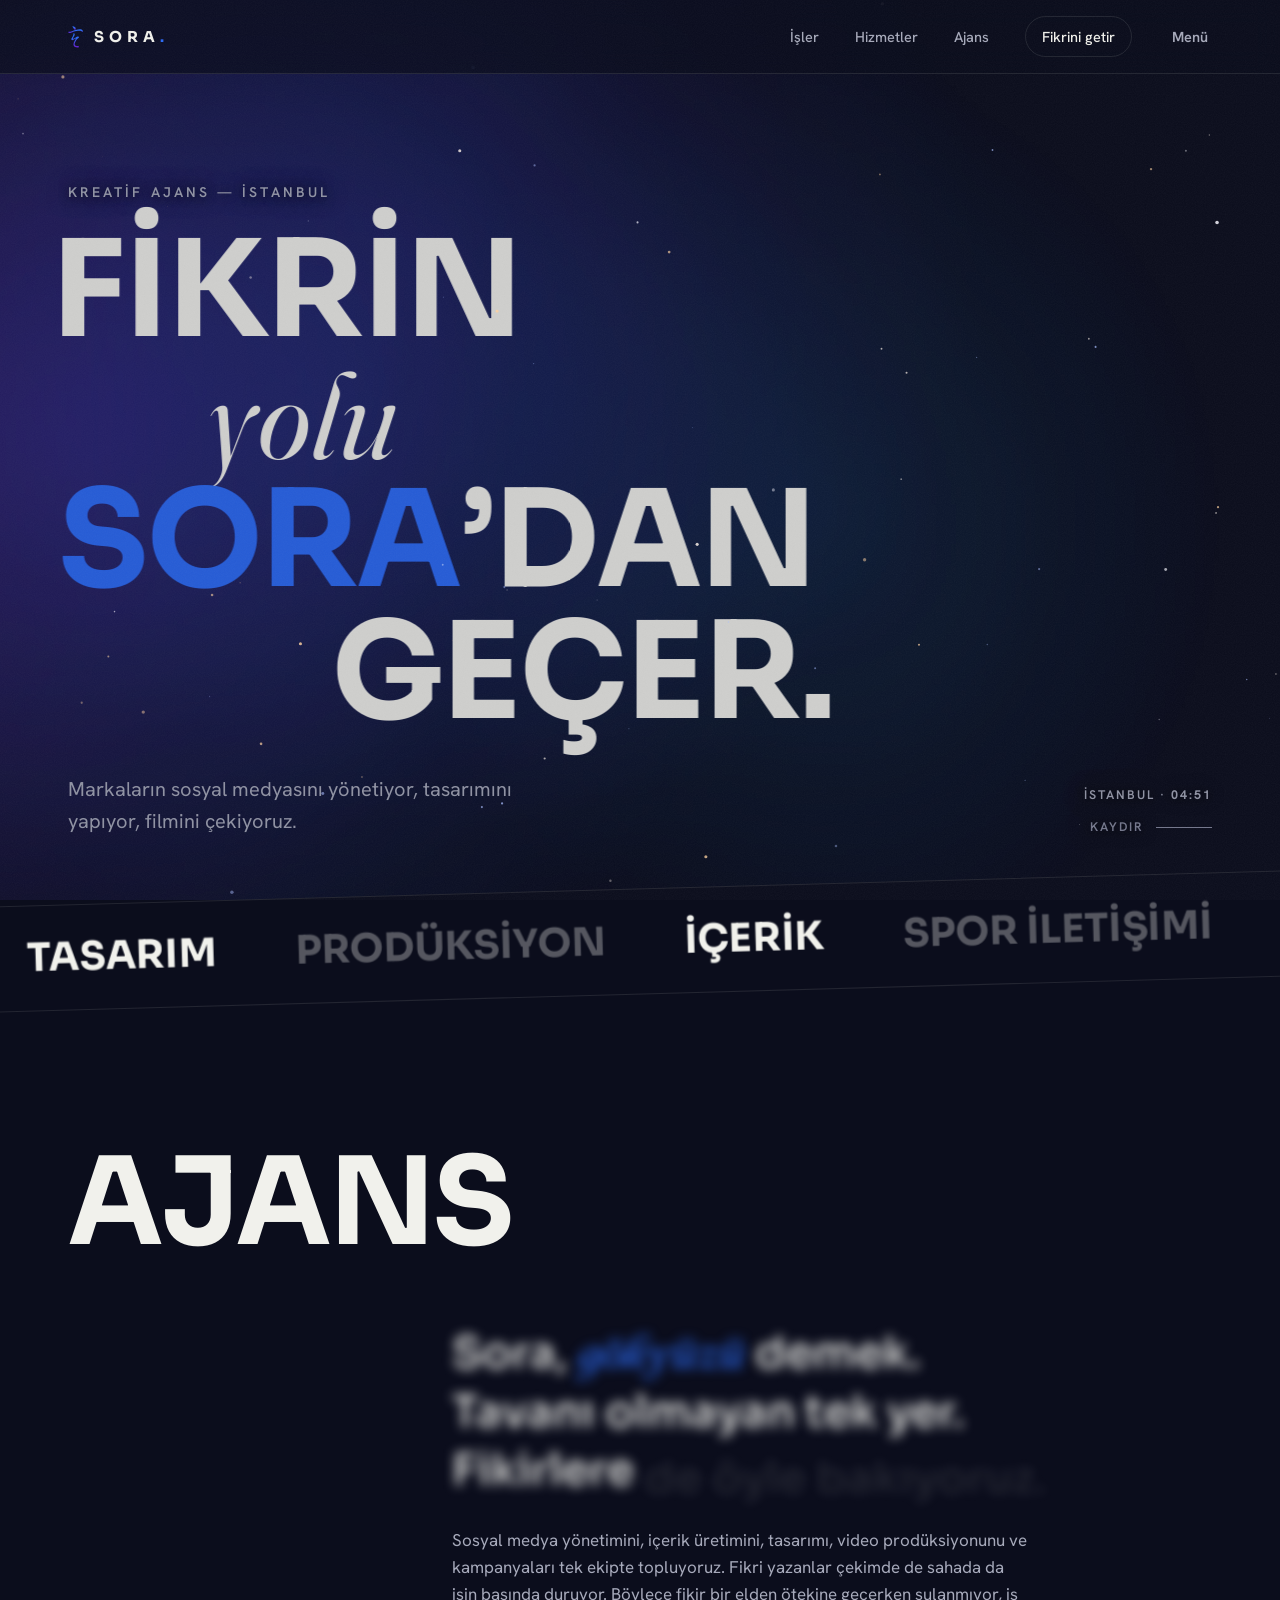
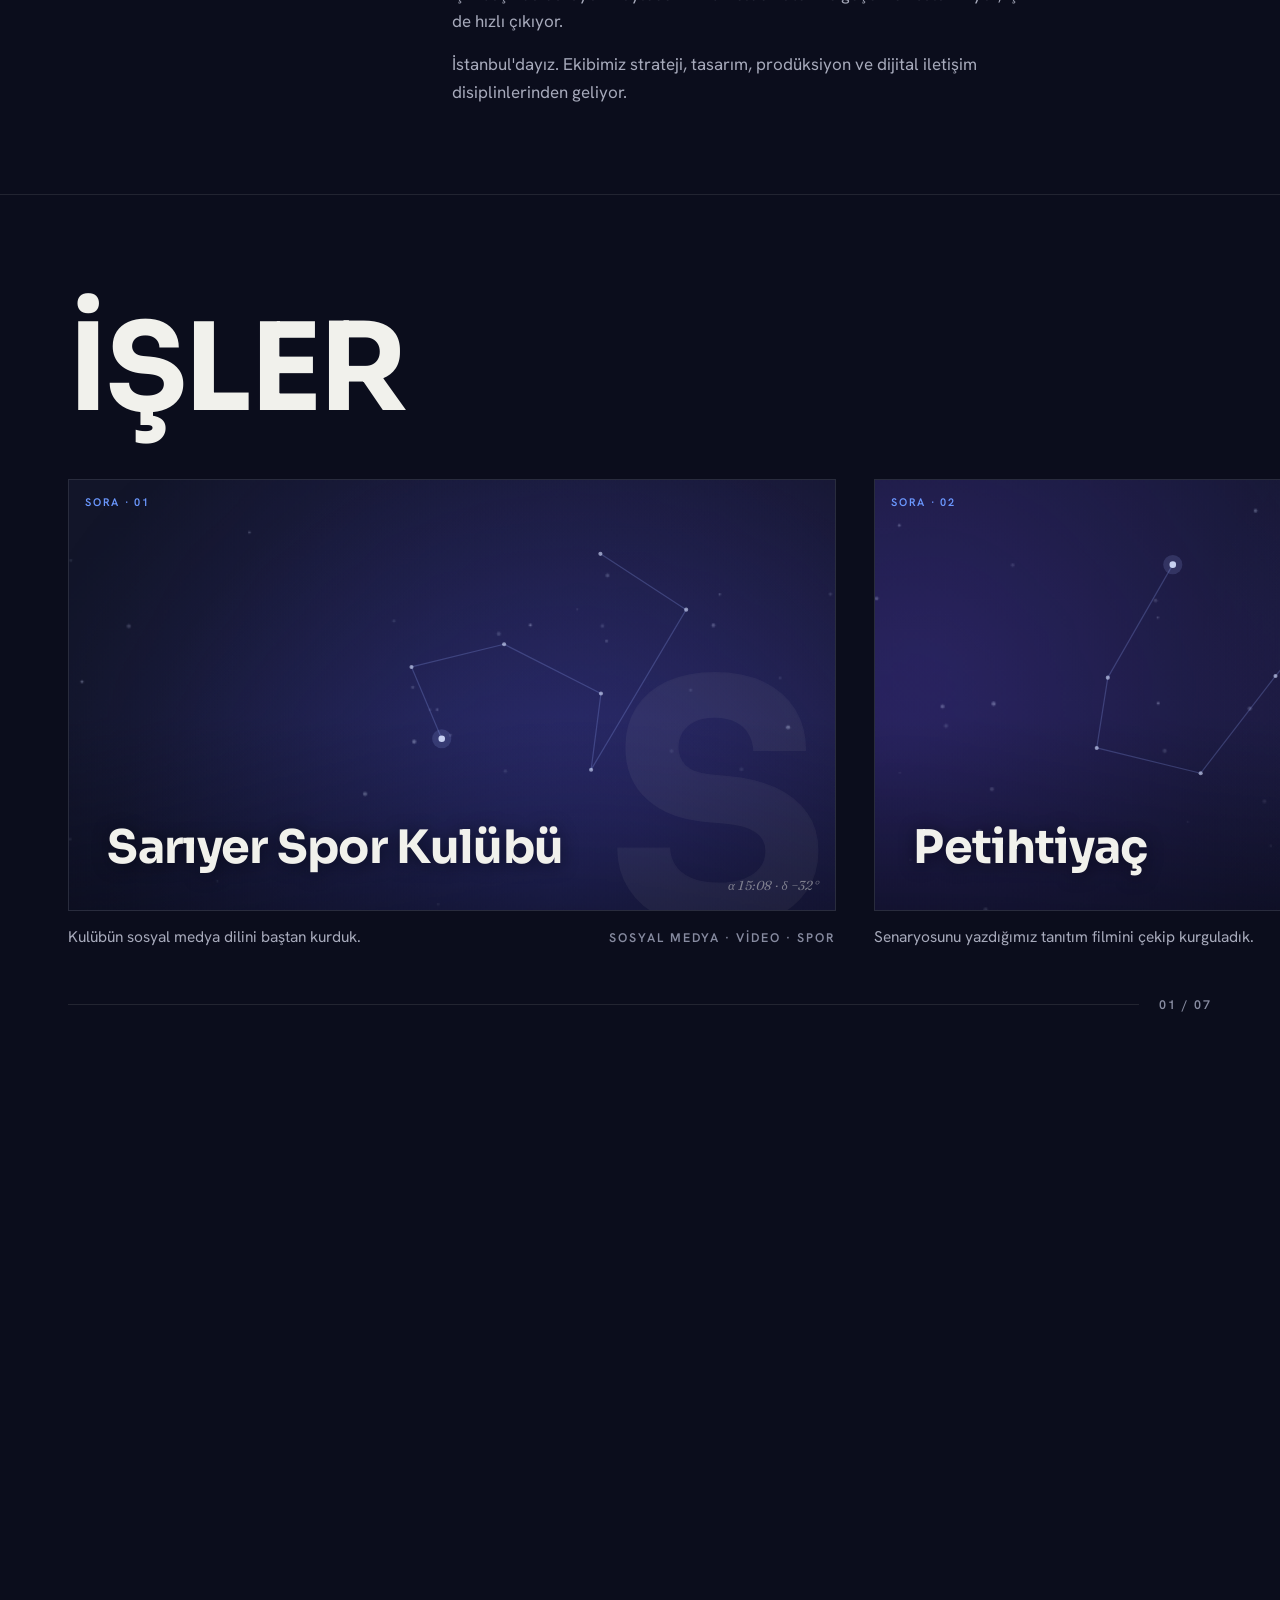
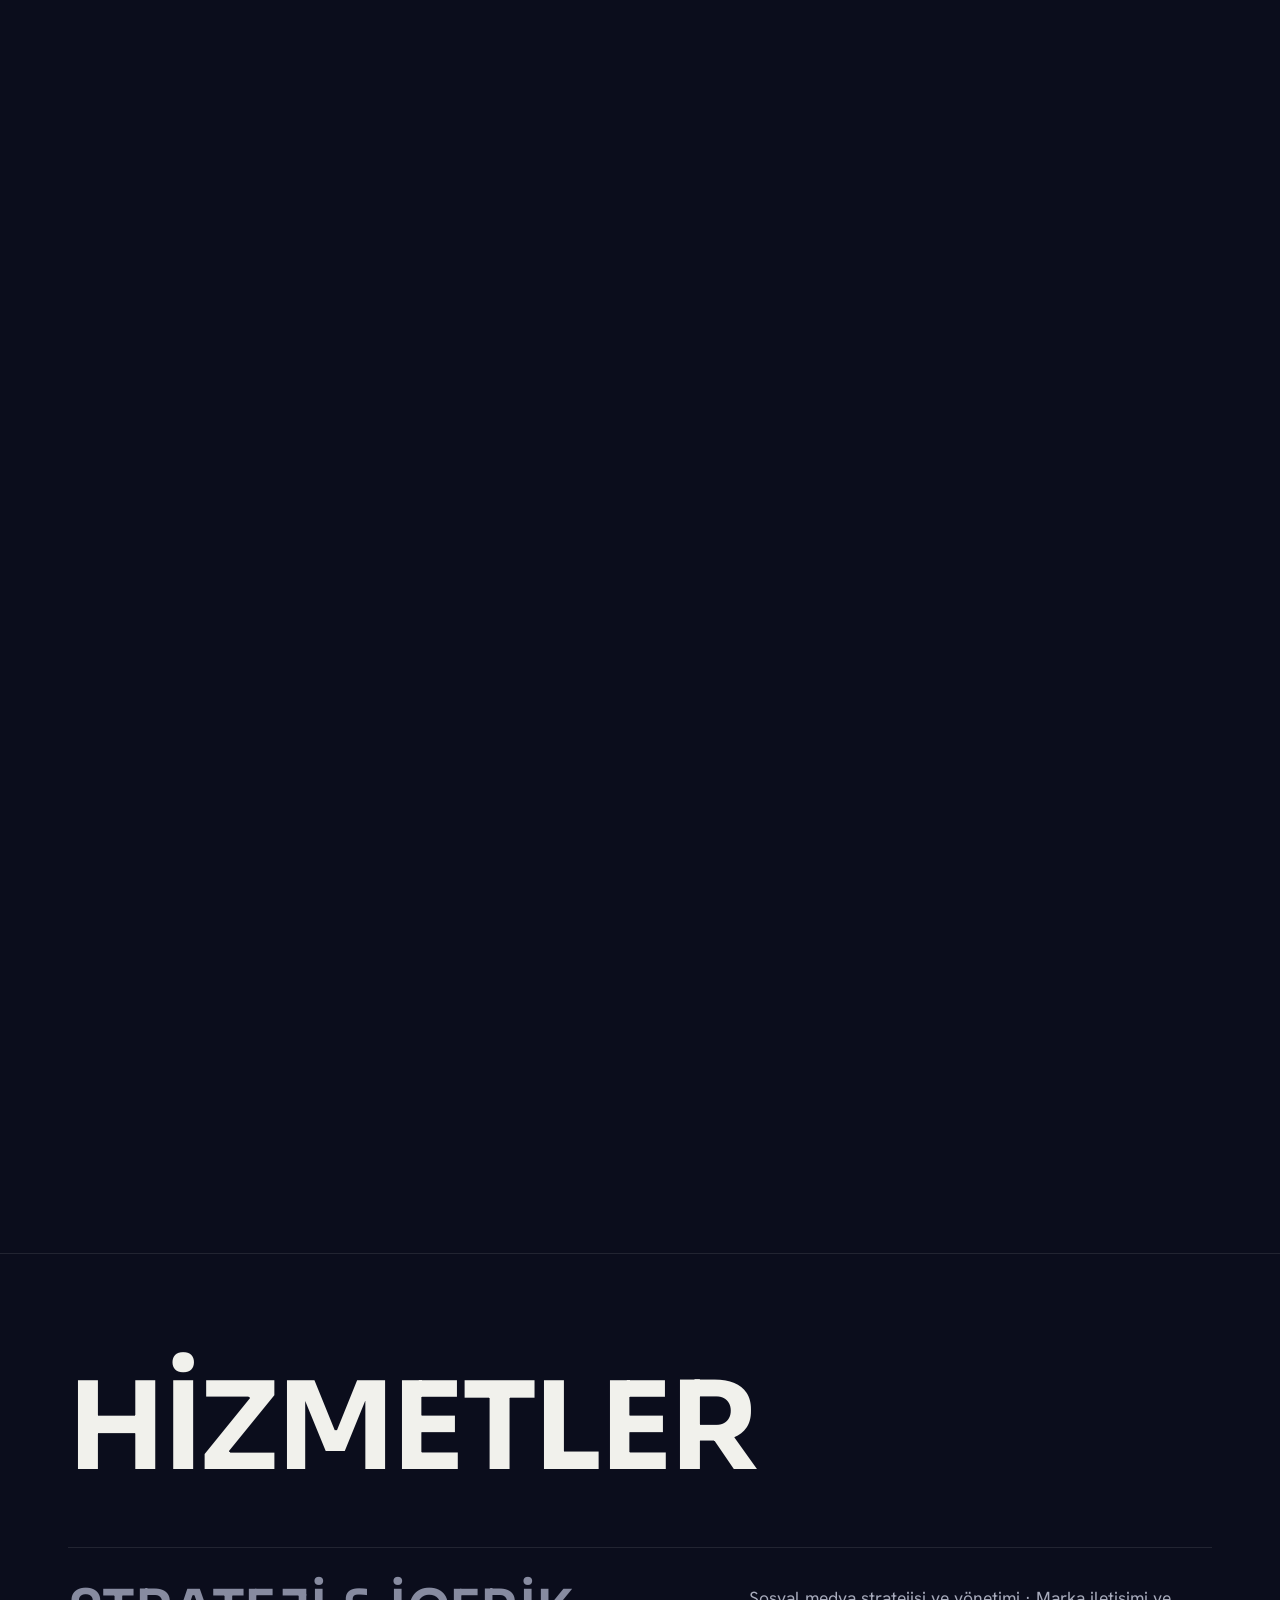
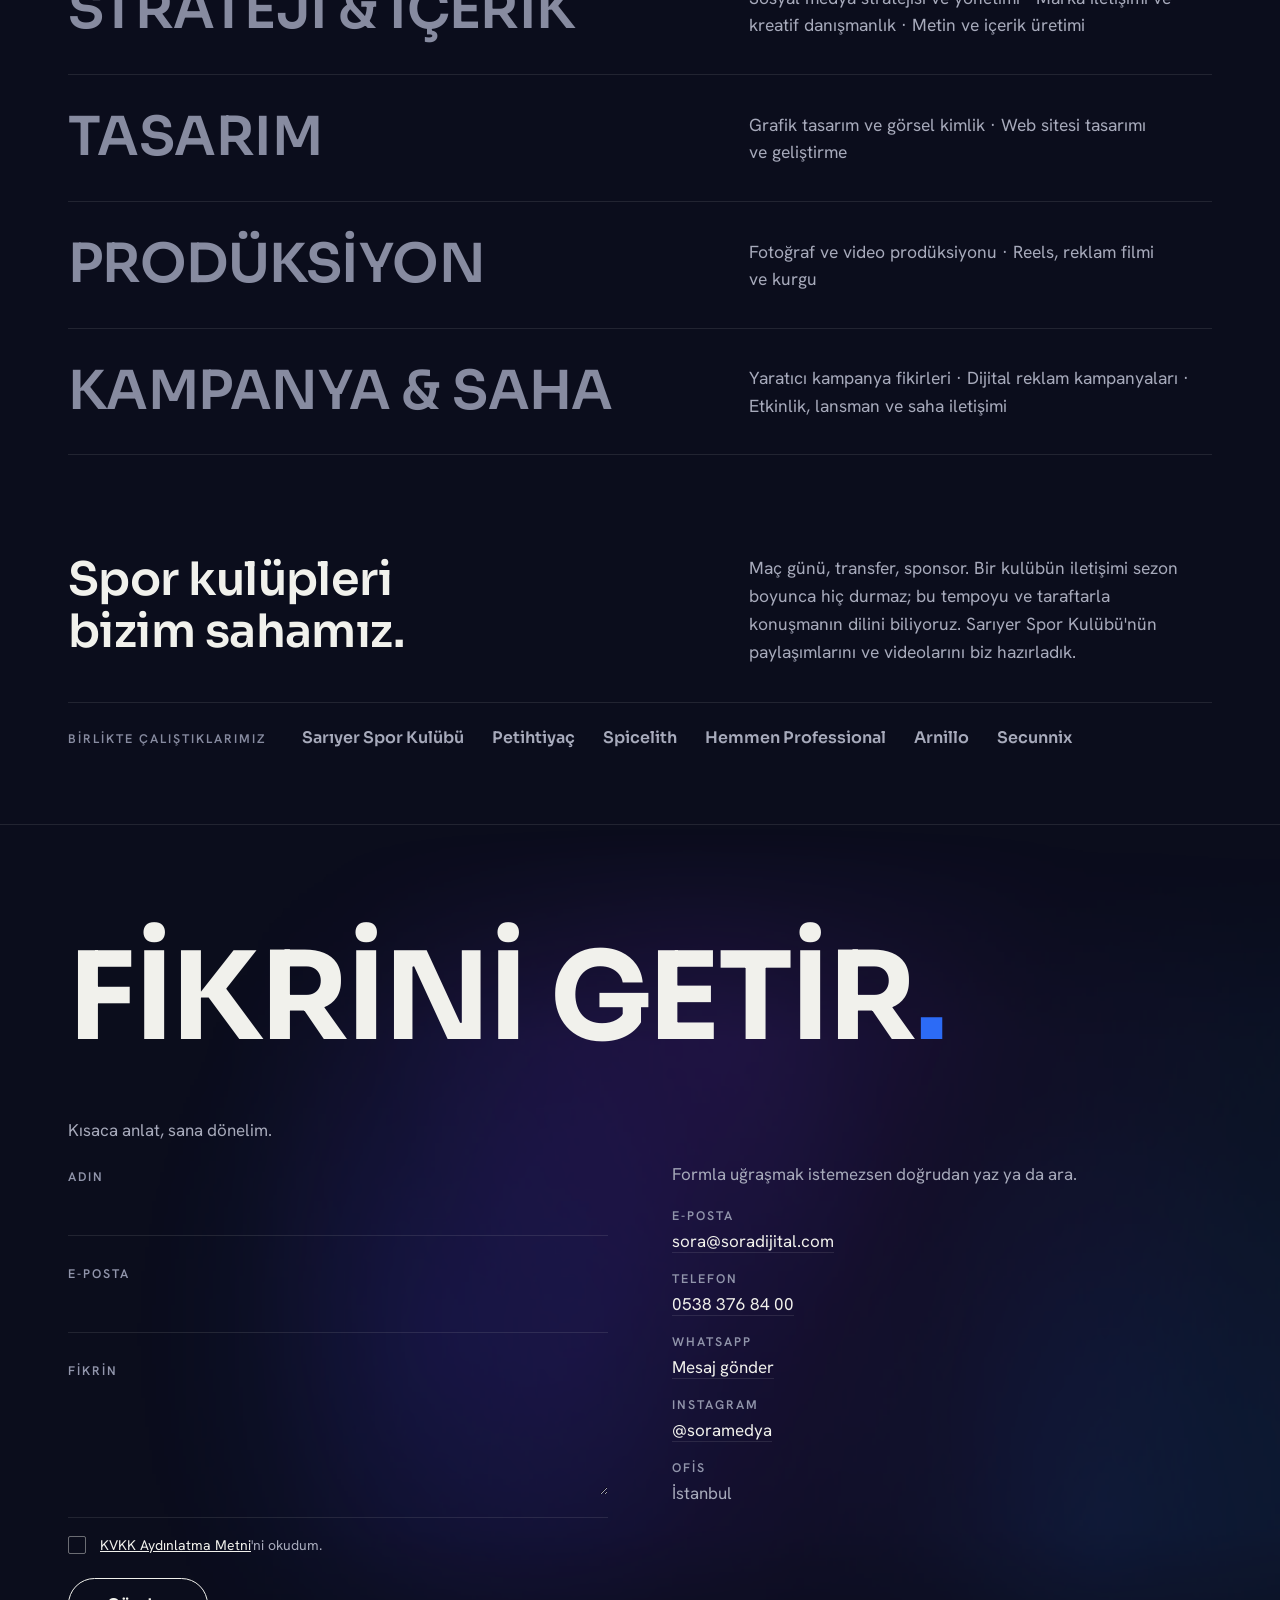
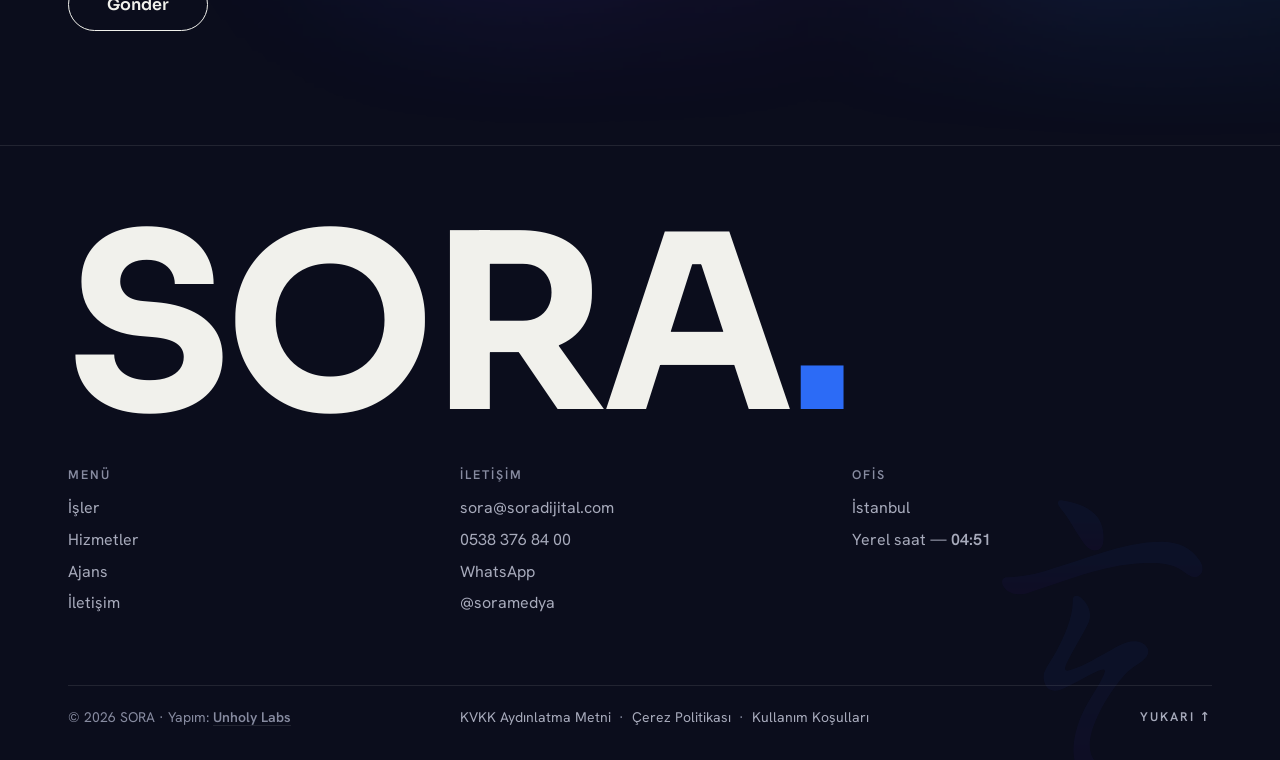
==== commit f41fe7f6: "Uc yeni is (Hemmen Professional, Arnillo, Secunnix) + gece laciverdi zemin Gercek gorseller gokyuzu " ====
--- a/index.html
+++ b/index.html
@@ -3,7 +3,7 @@
 <head>
 <meta charset="utf-8">
 <meta name="viewport" content="width=device-width, initial-scale=1">
-<meta name="theme-color" content="#0c0c11">
+<meta name="theme-color" content="#0b0d1c">
 <title>SORA — Fikrin yolu Sora'dan geçer.</title>
 <meta name="description" content="İstanbul'da bir kreatif ajansız. Markaların sosyal medyasını yönetiyor, tasarımını yapıyor, filmini çekiyoruz.">
 <meta property="og:title" content="SORA — Fikrin yolu Sora'dan geçer.">
@@ -27,7 +27,7 @@
 <link rel="preload" href="assets/fonts/HankenGrotesk-normal-400-latin-ext.woff2" as="font" type="font/woff2" crossorigin>
 <link rel="preload" href="assets/fonts/Fraunces-italic-300-600-tr.woff2" as="font" type="font/woff2" crossorigin>
 <link rel="stylesheet" href="assets/fonts.css?v=4e229690">
-<link rel="stylesheet" href="assets/style.css?v=7908d8bd">
+<link rel="stylesheet" href="assets/style.css?v=921784ee">
 <script>/* Acilis emniyeti: site.js yuklenemese ya da patlasa bile sayfa giyinsin.
    Gezinme anina baglidir. Normal acilisla YARISMAZ: yalnizca mutlak zamanlayicilar
    var, load olayina bagli erken kaldirma YOK (o yarisi kazaninca koreografi capasi
@@ -156,12 +156,36 @@
           </div>
         </a>
 
+        <a class="work" href="isler/hemmen-professional.html">
+          <div class="cover levhali" data-cursor="Gör"><span class="ghost" aria-hidden="true">H</span><span class="plaka" aria-hidden="true">SORA · 04</span><span class="plaka-koor" aria-hidden="true">α 09:42 · δ +18°</span><span class="cover-name">Hemmen Professional</span><span class="levha"><img src="assets/isler/hemmen.jpg" alt="Hemmen Professional logosu; biber, bıçak ve fesleğenli mutfak masası üstünde" width="720" height="900" loading="lazy" decoding="async"></span></div>
+          <div class="meta">
+            <span class="what">Markanın kime, nasıl konuşacağını belirledik.</span>
+            <span class="tags">KONUMLANDIRMA · STRATEJİ</span>
+          </div>
+        </a>
+
+        <a class="work" href="isler/arnillo.html">
+          <div class="cover levhali" data-cursor="Gör"><span class="ghost" aria-hidden="true">A</span><span class="plaka" aria-hidden="true">SORA · 05</span><span class="plaka-koor" aria-hidden="true">α 20:37 · δ −11°</span><span class="cover-name">Arnillo</span><span class="levha"><img src="assets/isler/arnillo.jpg" alt="Arnillo Home & Decoration logosu: pembe zemin üstünde bakır tonlu balık figürü" width="480" height="600" loading="lazy" decoding="async"></span></div>
+          <div class="meta">
+            <span class="what">Marka kimliğini ve dijital görünümünü tasarladık.</span>
+            <span class="tags">KİMLİK · DİJİTAL</span>
+          </div>
+        </a>
+
+        <a class="work" href="isler/secunnix.html">
+          <div class="cover levhali" data-cursor="Gör"><span class="ghost" aria-hidden="true">S</span><span class="plaka" aria-hidden="true">SORA · 06</span><span class="plaka-koor" aria-hidden="true">α 04:21 · δ +66°</span><span class="cover-name">Secunnix</span><span class="levha"><img src="assets/isler/secunnix.jpg" alt="Secunnix logosu: mor zemin üstünde turkuaz altıgen içinde S işareti" width="720" height="900" loading="lazy" decoding="async"></span></div>
+          <div class="meta">
+            <span class="what">Logosunu ve kurumsal kimliğini çizdik.</span>
+            <span class="tags">KİMLİK · LOGO</span>
+          </div>
+        </a>
+
         <a class="son" href="#iletisim"><span>SENİN İŞİN<br>BURAYA GELECEK<svg class="ok-svg" viewBox="0 0 24 24" aria-hidden="true" focusable="false"><path d="M4 12h15M13 6l6 6-6 6"/></svg></span></a>
 
       </div>
       <div class="ray-bar" aria-hidden="true">
         <span class="ray-doluluk"></span>
-        <b class="ray-sayi">01 / 04</b>
+        <b class="ray-sayi">01 / 07</b>
       </div>
     </div>
   </div>
@@ -197,7 +221,7 @@
     <!-- izinli logolar gelince isimler tek renk logo SVG'leriyle değişecek -->
     <div class="refs rise">
       <b>BİRLİKTE ÇALIŞTIKLARIMIZ</b>
-      <span>Sarıyer Spor Kulübü</span><span>Petihtiyaç</span><span>Spicelith</span>
+      <span>Sarıyer Spor Kulübü</span><span>Petihtiyaç</span><span>Spicelith</span><span>Hemmen Professional</span><span>Arnillo</span><span>Secunnix</span>
     </div>
   </div>
 </section>
@@ -292,6 +316,6 @@
   </div>
 </footer>
 
-<script src="assets/site.js?v=119066c1"></script>
+<script src="assets/site.js?v=16f2cdb0"></script>
 </body>
 </html>
--- a/assets/style.css
+++ b/assets/style.css
@@ -1 +1 @@
-html{color-scheme:dark}:root{--ground:#0c0c11;--surface:#131318;--line:rgba(241,241,236,.1);--text:#f1f1ec;--muted:#a3a3ab;--faint:#84848e;--blue:#2c6bf6;--blue-metin:#6b98ff;--violet:#651acf;--hata-cizgi:#ff7b7b;--hata:#ff9c9c;--hata-etiket:#ffb4b4;--oluk:clamp(20px,4vw,48px);--kap:1240px;--kenar:max(var(--oluk),calc((100% - var(--kap)) / 2 + var(--oluk)));--t-bolum:clamp(min(52px,15.5vw),9.5vw,132px);--etiket:12.5px;--etiket-kucuk:11px;--etiket-aralik:.16em;--ease-out:cubic-bezier(.16,1,.3,1);--ease-inout:cubic-bezier(.76,0,.24,1);--display:"Sora",ui-sans-serif,system-ui,sans-serif;--body:"Hanken Grotesk",ui-sans-serif,system-ui,sans-serif;--serif:"Fraunces",Georgia,"Times New Roman",serif}*{box-sizing:border-box}html{scroll-behavior:smooth}html,body{overflow-x:clip}@supports not (overflow:clip){html{overflow-x:hidden}@media(max-width:860px),(max-height:619px),(max-aspect-ratio:4/5){body{overflow-x:hidden}}}body{margin:0;background:var(--ground);color:var(--text);font-family:var(--body);font-size:17px;line-height:1.6;-webkit-font-smoothing:antialiased}::selection{background:var(--blue);color:#fff}a{color:inherit}img{max-width:100%;display:block}a:focus-visible,button:focus-visible{outline:2px solid var(--blue);outline-offset:3px;border-radius:2px}.skip{position:absolute;left:-9999px;top:0;z-index:100;background:var(--text);color:var(--ground);padding:10px 18px;font-weight:600;text-decoration:none}.skip:focus{left:0}.shell{max-width:var(--kap);margin:0 auto;padding:0 var(--oluk)}main,footer{position:relative;z-index:1}header.hero{position:relative;z-index:0}html.yuklendi body:after{content:"";position:fixed;inset:0;z-index:70;pointer-events:none;opacity:.05;background-image:url("data:image/svg+xml,%3Csvg xmlns='http://www.w3.org/2000/svg' width='180' height='180'%3E%3Cfilter id='n'%3E%3CfeTurbulence type='fractalNoise' baseFrequency='0.9' numOctaves='2'/%3E%3CfeColorMatrix type='saturate' values='0'/%3E%3C/filter%3E%3Crect width='100%25' height='100%25' filter='url(%23n)'/%3E%3C/svg%3E");background-size:180px}.yildiz{position:fixed;inset:0;z-index:0;pointer-events:none}.curtain{position:fixed;inset:0;z-index:90;background:#08080d;transition:transform .9s var(--ease-inout) .1s,visibility 0s 1.1s;animation:perdeEmniyet .6s var(--ease-inout) 6s forwards}@keyframes perdeEmniyet{to{transform:translateY(calc(-101% - 16vh));visibility:hidden}}.curtain .c-glyph{position:absolute;top:50%;left:50%;width:54px;height:78px;transform:translate(-50%,-82%);opacity:0;animation:cizim .7s var(--ease-out) .05s both}@keyframes cizim{0%{opacity:0;clip-path:inset(-8% -8% 104% -8%)}30%{opacity:1}to{opacity:1;clip-path:inset(-8% -8% -8% -8%)}}html.cikis .curtain .c-glyph{animation:none;opacity:1;clip-path:none;transform:translate(-50%,-92%)}.curtain .c-mark{position:absolute;top:50%;left:50%;transform:translate(-50%,calc(-50% + 34px));font-family:var(--display);font-weight:700;letter-spacing:.34em;font-size:15px;opacity:0;animation:soluk .5s ease .1s forwards}.curtain .c-sayi{position:absolute;right:var(--oluk);bottom:20px;font-family:var(--display);font-weight:700;line-height:1;font-size:clamp(48px,9vw,110px);letter-spacing:-.02em;color:#f1f1ec47;font-variant-numeric:tabular-nums}html.yuklendi .curtain:after{content:"";position:absolute;top:100%;left:0;right:0;height:16vh;background:#08080d;-webkit-mask-image:linear-gradient(#000 0 18%,transparent 46%),url("data:image/svg+xml,%3Csvg xmlns='http://www.w3.org/2000/svg' width='700' height='160'%3E%3Cfilter id='b'%3E%3CfeTurbulence type='fractalNoise' baseFrequency='0.009 0.02' numOctaves='2' seed='7'/%3E%3CfeColorMatrix values='0 0 0 0 0 0 0 0 0 0 0 0 0 0 0 5 0 0 0 -1.8'/%3E%3C/filter%3E%3Crect width='100%25' height='100%25' filter='url(%23b)'/%3E%3C/svg%3E"),linear-gradient(#000 30%,transparent);mask-image:linear-gradient(#000 0 18%,transparent 46%),url("data:image/svg+xml,%3Csvg xmlns='http://www.w3.org/2000/svg' width='700' height='160'%3E%3Cfilter id='b'%3E%3CfeTurbulence type='fractalNoise' baseFrequency='0.009 0.02' numOctaves='2' seed='7'/%3E%3CfeColorMatrix values='0 0 0 0 0 0 0 0 0 0 0 0 0 0 0 5 0 0 0 -1.8'/%3E%3C/filter%3E%3Crect width='100%25' height='100%25' filter='url(%23b)'/%3E%3C/svg%3E"),linear-gradient(#000 30%,transparent);-webkit-mask-size:100% 100%,100% 160px,100% 100%;mask-size:100% 100%,100% 160px,100% 100%;-webkit-mask-repeat:no-repeat,repeat,no-repeat;mask-repeat:no-repeat,repeat,no-repeat;-webkit-mask-composite:source-over,source-in;mask-composite:add,intersect}@keyframes soluk{to{opacity:1}}html.yuklendi .curtain{transform:translateY(calc(-101% - 16vh));visibility:hidden}html.cikis .curtain{animation:none}html.yuklendi.cikis .curtain{transform:none;visibility:visible;transition:transform .55s var(--ease-inout)}html.cikis .curtain .c-sayi{display:none}html.cikis .curtain .c-mark{animation:none;opacity:1}html.icgelis .curtain .c-sayi,html.icgelis .curtain .c-glyph,html.icgelis .curtain .c-mark{display:none}.gecis{position:fixed;inset:0;width:100%;height:100%;z-index:88;pointer-events:none}.progress{position:fixed;top:0;left:0;right:0;height:2px;z-index:60;background:var(--blue);transform:scaleX(0);transform-origin:left}.cur{position:fixed;top:0;left:0;z-index:80;pointer-events:none;opacity:0;transition:opacity .3s;mix-blend-mode:difference}.cur.etiket{mix-blend-mode:normal}.cur.aktif{opacity:1}.cur:before{content:"";display:block;width:10px;height:10px;margin:-5px 0 0 -5px;border-radius:50%;background:#fff;transition:transform .3s var(--ease-out)}.cur.buyuk:before{transform:scale(3.4)}.cur.etiket:before{transform:scale(7)}.cur .cur-txt{position:absolute;top:0;left:0;transform:translate(-50%,-50%);font-size:11px;font-weight:600;letter-spacing:.08em;color:#000;opacity:0;transition:opacity .2s;pointer-events:none;white-space:nowrap}.cur.etiket .cur-txt{opacity:1}.roll{overflow:hidden;display:inline-block;vertical-align:top;text-decoration:none}.roll span{position:relative;display:block;transition:transform .5s var(--ease-out)}.roll span:after{content:attr(data-t);content:attr(data-t) / "";position:absolute;left:0;top:100%}.roll:hover span,.roll:focus-visible span{transform:translateY(-100%)}nav{position:fixed;inset:0 0 auto;z-index:50;-webkit-backdrop-filter:blur(14px);backdrop-filter:blur(14px);background:#0c0c11b8;border-bottom:1px solid var(--line);transition:transform .45s var(--ease-out)}nav.gizli{transform:translateY(-101%)}.nav-in{max-width:var(--kap);margin:0 auto;padding:16px var(--oluk);display:flex;align-items:center;justify-content:space-between;gap:24px}.wordmark{font-family:var(--display);font-weight:700;letter-spacing:.34em;font-size:15px;text-decoration:none;display:inline-flex;align-items:center}.wordmark .mark{width:15px;height:22px;display:block;flex:0 0 auto;margin-right:11px}.wordmark span{color:var(--blue)}.nav-links{display:flex;gap:clamp(16px,3vw,36px);align-items:center}.nav-links a{text-decoration:none;font-size:14.5px;font-weight:500;color:var(--muted);transition:color .2s,opacity .3s}.nav-links a:hover,.nav-links a:focus-visible{color:var(--text)}.nav-links a.cta{color:var(--text);padding:8px 16px;border:1px solid var(--line);border-radius:999px;transition:border-color .25s,background .25s,color .25s,opacity .3s;display:inline-block}.nav-links a.cta:hover{border-color:var(--text);background:var(--text);color:var(--ground)}body.menu-open .nav-links a{opacity:0;visibility:hidden;transition:opacity .3s,visibility 0s .3s}.menu-btn{display:block;font-family:var(--body);font-weight:600;font-size:14.5px;color:var(--muted);background:none;border:none;padding:8px 4px;cursor:pointer;transition:color .2s}.menu-btn:hover{color:var(--text)}@media(max-width:720px){.nav-links a:not(.cta){display:none}}@media(max-width:360px){.nav-in,.nav-links{gap:12px}.nav-links a.cta{padding:8px 12px}}.menu-overlay{position:fixed;inset:0;z-index:40;background:#0c0c11db;-webkit-backdrop-filter:blur(16px);backdrop-filter:blur(16px);display:flex;flex-direction:column;justify-content:center;padding:0 var(--kenar);gap:4px;transform:translateY(-102%);visibility:hidden;overflow-y:auto;transition:transform .65s var(--ease-inout),visibility 0s .65s}body.menu-open .menu-overlay{transform:none;visibility:visible;transition:transform .65s var(--ease-inout)}html.menu-open,body.menu-open{overflow:hidden}.menu-overlay a{font-family:var(--display);font-weight:700;font-size:clamp(34px,7.5vw,72px);letter-spacing:-.015em;color:var(--text);text-decoration:none;display:flex;align-items:baseline;padding:clamp(10px,1.6vh,18px) 0;border-bottom:1px solid var(--line);opacity:0;transform:translateY(28px);transition:transform .55s var(--ease-out),opacity .4s ease,color .25s,padding-left .4s var(--ease-out);max-width:820px}.menu-overlay a:hover{color:var(--blue);padding-left:16px}.menu-overlay a:last-of-type{border-bottom:none}.menu-overlay a:nth-of-type(1){transition-delay:.12s}.menu-overlay a:nth-of-type(2){transition-delay:.08s}.menu-overlay a:nth-of-type(3){transition-delay:.04s}.menu-overlay a:nth-of-type(4){transition-delay:0s}body.menu-open .menu-overlay a{opacity:1;transform:none}body.menu-open .menu-overlay a:nth-of-type(1){transition-delay:.18s}body.menu-open .menu-overlay a:nth-of-type(2){transition-delay:.26s}body.menu-open .menu-overlay a:nth-of-type(3){transition-delay:.34s}body.menu-open .menu-overlay a:nth-of-type(4){transition-delay:.42s}.menu-meta{position:absolute;left:var(--kenar);right:var(--kenar);bottom:26px;display:flex;justify-content:space-between;gap:16px;flex-wrap:wrap;font-size:var(--etiket);font-weight:600;letter-spacing:var(--etiket-aralik);color:var(--faint);font-variant-numeric:tabular-nums;opacity:0;transition:opacity .5s ease .3s}body.menu-open .menu-meta{opacity:1}.menu-kapat{position:absolute;top:calc(74px + clamp(12px,2vh,22px));right:var(--kenar);font-family:var(--body);font-weight:600;font-size:13px;letter-spacing:.08em;color:var(--muted);background:none;border:none;padding:10px 4px;cursor:pointer;opacity:0;transition:color .2s,opacity .5s ease .3s}body.menu-open .menu-kapat{opacity:1}.menu-kapat:hover{color:var(--text)}.menu-kapat:not(:focus-visible){clip-path:inset(50%);width:1px;height:1px;overflow:hidden;white-space:nowrap;padding:0}@media(max-height:780px){.menu-overlay{justify-content:center;padding-top:150px;padding-bottom:24px}.menu-overlay a{font-size:clamp(24px,4.6vh,44px);padding:clamp(8px,1.2vh,14px) 0}.menu-meta{position:static;left:auto;right:auto;bottom:auto;padding-top:20px}}.gok{position:absolute;inset:-16%;width:132%;height:132%;filter:blur(18px) saturate(1.3);opacity:.45;z-index:0;pointer-events:none}.contact .gok{opacity:.3}.gok.ic-blur{filter:none}.gok.bekliyor{filter:none;opacity:0}.gok.canli{inset:0;width:100%;height:100%;filter:none;opacity:.62}.hero{min-height:100vh;min-height:100svh;display:flex;flex-direction:column;justify-content:flex-end;padding-top:120px;padding-bottom:clamp(40px,7vh,80px);overflow:hidden}.hero>:not(.gok){position:relative;z-index:1}.hero .gok{z-index:0}.hero-ic{flex:1;width:100%;display:flex;flex-direction:column;justify-content:flex-end}.hero .kicker{font-size:14px;font-weight:600;letter-spacing:.22em;color:var(--muted);margin:0 0 22px;opacity:0;transition:opacity .8s ease 1.05s}html.yuklendi .hero .kicker{opacity:1}.hero h1{font-family:var(--display);font-weight:700;font-size:clamp(44px,10.5vw,150px);line-height:.98;letter-spacing:-.015em;margin:0 0 34px;display:flex;flex-direction:column;will-change:transform}.hero h1 .l{display:block;overflow:hidden;padding:.2em .06em .2em 0;margin:-.2em 0;will-change:transform}.hero h1 .l:nth-child(2){margin-left:clamp(28px,9vw,150px)}.hero h1 .l:nth-child(4){margin-left:clamp(56px,18vw,300px)}.hero h1 .li.it{font-family:var(--serif);font-style:italic;font-weight:380;font-size:.9em;letter-spacing:.01em;color:var(--text)}.hero h1 .li{display:block}.hero h1 .hrf{display:inline-block;transform:translateY(125%);transition:transform .9s var(--ease-out) calc(.55s + var(--i)*32ms)}html.yuklendi .hero h1 .hrf{transform:none}.hero h1 em{font-style:normal;color:var(--blue)}.hero-foot{display:flex;justify-content:space-between;align-items:flex-end;gap:32px;opacity:0;transition:opacity .9s ease 1.3s}html.yuklendi .hero-foot{opacity:1}.hero .sub{font-size:clamp(17px,2vw,20px);color:var(--muted);max-width:44ch;margin:0}.foot-sag{display:flex;flex-direction:column;align-items:flex-end;gap:12px}.konum{font-size:var(--etiket);font-weight:600;letter-spacing:var(--etiket-aralik);color:var(--muted);white-space:nowrap;font-variant-numeric:tabular-nums}.scroll-hint{font-size:var(--etiket);font-weight:600;letter-spacing:var(--etiket-aralik);color:var(--faint);white-space:nowrap;display:flex;align-items:center;gap:12px}.scroll-hint:after{content:"";width:56px;height:1px;background:var(--faint);transform-origin:left;animation:nabiz 2.6s var(--ease-inout) infinite}@keyframes nabiz{0%,to{transform:scaleX(.35)}50%{transform:scaleX(1)}}.scroll-hint.durgun:after,body.menu-open .scroll-hint:after{animation-play-state:paused}.hero .kicker,.konum,.scroll-hint{text-shadow:0 1px 10px rgba(8,8,13,.95),0 0 22px rgba(8,8,13,.7)}@media(max-width:640px){.hero-foot{flex-direction:column;align-items:flex-start;gap:16px}.foot-sag{flex-direction:row;align-items:center;gap:22px}}@media(max-height:860px){.hero{padding-top:96px;padding-bottom:clamp(24px,4vh,48px)}.hero h1{font-size:clamp(40px,min(10.5vw,13vh),150px);margin-bottom:22px}.hero .kicker{margin-bottom:14px}}@media(max-height:500px)and (orientation:landscape){.hero{padding-top:84px;padding-bottom:16px}.hero h1{font-size:clamp(34px,11vh,150px);font-size:clamp(34px,11svh,150px);margin-bottom:14px}.hero .kicker{margin-bottom:10px}}.band{overflow:hidden;border-top:1px solid var(--line);border-bottom:1px solid var(--line);padding:20px 0;transform:rotate(-1.6deg) scale(1.03);margin:-10px 0 clamp(24px,4vh,48px);background:var(--ground);position:relative;z-index:2}.band-in{display:flex;gap:clamp(40px,6vw,88px);width:max-content;will-change:transform}.band span{font-family:var(--display);font-weight:700;font-size:clamp(22px,3.2vw,38px);letter-spacing:0;white-space:nowrap;color:#f1f1ec52}.band span.dolu{color:var(--text)}section{padding:clamp(72px,12vh,140px) 0 clamp(48px,8vh,96px);scroll-margin-top:64px}section+section{border-top:1px solid var(--line)}.giant{font-family:var(--display);font-weight:700;font-size:var(--t-bolum);line-height:1.08;letter-spacing:-.02em;margin:0 0 clamp(32px,6vh,64px);color:var(--text);will-change:transform}.giant em{font-style:normal;color:var(--blue)}.manifesto{font-size:clamp(24px,3.6vw,44px);line-height:1.32;font-weight:500;font-family:var(--display);max-width:24ch;margin:0 0 28px;text-wrap:balance}.manifesto .kelime{display:inline-block;opacity:.12;filter:blur(6px);transform:translateY(8px);transition:opacity .5s ease,filter .5s ease,transform .5s var(--ease-out)}.manifesto .kelime.ac{opacity:1;filter:none;transform:none}.manifesto .kelime.vurgu{font-family:var(--serif);font-style:italic;font-weight:400;font-size:1.04em;color:var(--blue)}p.dim{color:var(--muted);max-width:58ch;margin:0 0 16px}.sag{max-width:760px;margin-left:auto}@media(max-width:860px){.sag{margin-left:0}}#isler{padding:0}.yatay{height:340vh;height:calc(100svh + var(--sabit,240svh));position:relative}@supports not (height:1svh){.yatay{height:calc(100vh + var(--sabit,240vh))}}.yatay-sabit{position:sticky;top:0;height:100vh;height:100svh;display:flex;flex-direction:column;justify-content:flex-start;padding-top:clamp(88px,12vh,140px);gap:clamp(24px,5vh,52px);overflow:hidden}.yatay-sabit .giant{margin:0 auto;width:100%;max-width:var(--kap);padding:0 var(--oluk)}@media(min-width:861px)and (min-height:620px){.yatay-sabit .giant{font-size:min(var(--t-bolum),14svh)}}@supports not (height:1svh){@media(min-width:861px)and (min-height:620px){.yatay-sabit .giant{font-size:min(var(--t-bolum),14vh)}}}.ray{--kart:min(74vw,880px,calc((78svh - 270px) * 16 / 9));display:flex;align-items:stretch;gap:clamp(20px,3vw,44px);padding:0 var(--kenar);will-change:transform}@supports not (height:1svh){.ray{--kart:min(74vw,880px,calc((78vh - 270px) * 16 / 9))}}.ray .work{flex:0 0 var(--kart)}@media(min-width:861px){.ray .work,.ray .son{max-width:880px}}.ray .son{flex:0 0 min(48vw,520px,var(--kart));border:1px solid var(--line);display:flex;align-items:center;justify-content:center;text-decoration:none;text-align:center;padding:32px;position:relative;overflow:hidden;transition:border-color .3s,background .3s}.ray .son .kapak-gok{opacity:.55;transition:opacity .45s}.ray .son:hover .kapak-gok{opacity:1}.ray .son span{position:relative;font-family:var(--display);font-weight:700;font-size:clamp(22px,2.6vw,34px);line-height:1.2;letter-spacing:-.01em;color:var(--muted);transition:color .3s}.ray .son:hover{border-color:#f1f1ec4d}.ray .son:hover span{color:var(--text)}@media(max-width:860px),(max-height:619px),(max-aspect-ratio:4/5){#isler{padding:clamp(72px,12vh,140px) 0 clamp(48px,8vh,96px)}.yatay{height:auto}.yatay-sabit{position:static;height:auto;overflow:visible;gap:32px;padding-top:0}.ray{flex-direction:column;transform:none!important}.ray .work,.ray .son{flex:1 1 auto;width:auto}.ray .work,.ray .son{max-width:min(880px,calc((100vh - 130px) * 16 / 9));max-width:min(880px,calc((100svh - 130px) * 16 / 9))}.ray .son{padding:44px 24px}}.work{display:flex;flex-direction:column;gap:14px;text-decoration:none;container-type:inline-size}.work .cover{aspect-ratio:16/9;background:var(--surface);border:1px solid var(--line);display:flex;align-items:flex-end;padding:clamp(20px,3vw,40px);position:relative;overflow:hidden;transition:border-color .3s,clip-path 1.2s var(--ease-inout);clip-path:inset(0 14% 0 14%)}.work.in .cover{clip-path:inset(0 0 0 0)}.kapak-gok{position:absolute;inset:0;width:100%;height:100%;pointer-events:none}.work .ghost{position:absolute;right:2%;bottom:-16%;font-family:var(--display);font-weight:700;line-height:1;font-size:clamp(180px,26vw,380px);color:#f1f1ec0d;pointer-events:none;user-select:none;will-change:transform;transition:color .45s ease}.work:hover .ghost{color:#f1f1ec17}.work .cover:after{content:"";position:absolute;left:0;right:0;bottom:0;height:2px;background:var(--blue);transform:scaleX(0);transform-origin:left;transition:transform .45s var(--ease-inout)}.work:hover .cover{border-color:#f1f1ec40}.work:hover .cover:after{transform:scaleX(1)}.work .cover-name{font-family:var(--display);font-weight:700;font-size:clamp(26px,3.6vw,48px);font-size:clamp(26px,min(3.6vw,8.4cqi),48px);letter-spacing:-.015em;line-height:1.05;color:var(--text);position:relative;text-shadow:0 2px 16px rgba(8,8,13,.65);transition:transform .5s var(--ease-out)}.work:hover .cover-name{transform:translate(14px)}.work .meta{display:flex;justify-content:space-between;gap:16px;align-items:baseline;flex-wrap:wrap}.work .meta .what{font-size:15.5px;color:var(--muted);max-width:52ch}.work .meta .tags{font-size:var(--etiket);font-weight:600;letter-spacing:var(--etiket-aralik);color:var(--faint);white-space:nowrap}.work .plaka{position:absolute;top:14px;left:16px;font-family:var(--body);font-size:var(--etiket-kucuk);font-weight:600;letter-spacing:var(--etiket-aralik);color:var(--blue-metin);font-variant-numeric:tabular-nums;transition:opacity .5s ease .7s}.work .plaka-koor{position:absolute;bottom:14px;right:16px;font-family:var(--serif);font-style:italic;font-weight:380;font-size:13px;letter-spacing:.02em;color:#f1f1ec73;font-variant-numeric:tabular-nums;transition:opacity .5s ease .7s}@media(max-width:640px){.work .plaka-koor{display:none}}.svc-list{border-top:1px solid var(--line)}.svc-row{display:grid;grid-template-columns:minmax(0,7fr) minmax(0,5fr);gap:12px 32px;align-items:center;padding:32px 0;border-bottom:1px solid var(--line);transition:opacity .35s ease,padding-left .45s var(--ease-out)}@media(max-width:720px){.svc-row{grid-template-columns:1fr;gap:8px}}.svc-row h3{font-family:var(--display);font-weight:600;font-size:clamp(26px,4.2vw,54px);line-height:1.15;letter-spacing:-.01em;margin:0;color:var(--text);transition:color .35s ease}@media(hover:hover)and (pointer:fine){.svc-row h3{color:var(--faint)}.svc-list:hover .svc-row{opacity:.35}.svc-list:hover .svc-row:hover{opacity:1;padding-left:20px}.svc-row:hover h3{color:var(--text)}}.svc-row p{margin:0;color:var(--muted);font-size:clamp(15.5px,1.8vw,17.5px);line-height:1.55;text-wrap:pretty}.spor{margin-top:clamp(64px,11vh,120px);display:grid;grid-template-columns:minmax(0,7fr) minmax(0,5fr);gap:14px 32px;align-items:start}@media(max-width:720px){.spor{grid-template-columns:1fr}}.spor h3{font-family:var(--display);font-weight:600;font-size:clamp(28px,3.6vw,46px);line-height:1.12;letter-spacing:-.012em;margin:0;color:var(--text);max-width:13ch;text-wrap:balance}.spor p{margin:0;color:var(--muted);font-size:clamp(15.5px,1.8vw,17.5px);line-height:1.6;max-width:44ch;text-wrap:pretty}.refs{margin-top:36px;padding-top:22px;border-top:1px solid var(--line);display:flex;gap:14px 28px;align-items:baseline;flex-wrap:wrap}.refs b{font-size:var(--etiket);font-weight:600;letter-spacing:var(--etiket-aralik);color:var(--faint);margin-right:8px}@media(max-width:640px){.refs b{width:100%;margin-right:0}}.refs span{font-family:var(--display);font-weight:600;font-size:16px;color:var(--muted)}.ray-bar{display:flex;align-items:center;gap:20px;width:100%;max-width:var(--kap);margin:0 auto;padding:0 var(--oluk)}.ray-doluluk{flex:1;height:1px;background:var(--line);position:relative;overflow:hidden}.ray-doluluk:after{content:"";position:absolute;inset:0;background:var(--blue);transform:scaleX(var(--p,0));transform-origin:left}.ray-sayi{font-family:var(--body);font-weight:600;font-size:var(--etiket);letter-spacing:var(--etiket-aralik);color:var(--faint);font-variant-numeric:tabular-nums;white-space:nowrap}@media(max-width:860px),(max-height:619px),(max-aspect-ratio:4/5){.ray-bar{display:none}}.ok-svg{display:inline-block;vertical-align:-.09em;width:.92em;height:.92em;margin-left:.26em;fill:none;stroke:currentColor;stroke-width:3.1;stroke-linecap:round;stroke-linejoin:round}.work .cover .kapak-gok,.media .kapak-gok{transition:filter .5s var(--ease-out)}.work:hover .cover .kapak-gok,.media:hover .kapak-gok{filter:brightness(1.32) saturate(1.12)}.foot-glyph{position:absolute;right:clamp(20px,6vw,80px);bottom:-36px;width:clamp(140px,16vw,220px);height:auto;aspect-ratio:163.88/236.61;opacity:.05;pointer-events:none}@media(max-width:720px){.foot-glyph{display:none}}.yapim{color:inherit;font-weight:600;text-decoration:underline;text-decoration-thickness:1px;text-underline-offset:3px;text-decoration-color:var(--line);transition:color .2s,text-decoration-color .2s}.yapim:hover{color:var(--text);text-decoration-color:var(--blue)}@media(max-width:860px){.yasal{display:flex;flex-wrap:wrap;column-gap:24px}.yasal .ayrac{display:none}}.contact{position:relative;overflow:hidden;--faint:#8e8e98}.contact>.shell{position:relative;z-index:1}.contact .gok{left:0;right:0;width:100%;-webkit-mask-image:linear-gradient(to bottom,transparent 12%,#000 30%,#000 70%,transparent 88%);mask-image:linear-gradient(to bottom,transparent 12%,#000 30%,#000 70%,transparent 88%)}html.hareket .contact:before{top:0;z-index:1}.contact .giant{font-size:min(var(--t-bolum),12vw)}.contact-grid{display:grid;grid-template-columns:1fr 1fr;gap:clamp(32px,5vw,72px);margin-top:12px}@media(max-width:860px){.contact-grid{grid-template-columns:1fr}}form{display:flex;flex-direction:column;gap:0}.field{border-bottom:1px solid var(--line);padding:6px 0 14px;margin-bottom:22px;transition:border-color .3s}.field label{display:block;font-size:var(--etiket);font-weight:600;letter-spacing:var(--etiket-aralik);color:var(--faint);margin-bottom:6px}.field input,.field textarea{width:100%;background:transparent;border:none;outline:none;color:var(--text);font-family:var(--body);font-size:18px;line-height:1.5;padding:0;resize:vertical}.field input,.field textarea{scroll-margin-top:120px}.field:focus-within{border-color:var(--blue);outline:2px solid var(--blue);outline-offset:6px;border-radius:2px}.field input:focus-visible,.field textarea:focus-visible{outline:none}button.gonder{align-self:flex-start;font-family:var(--display);font-weight:600;font-size:16px;color:var(--text);background:transparent;border:1px solid var(--text);border-radius:999px;padding:15px 38px;cursor:pointer;transition:background .25s,color .25s,transform .2s ease-out;will-change:transform}button.gonder:hover{background:var(--text);color:var(--ground)}.kvkk-onay{display:flex;flex-wrap:wrap;gap:8px 14px;align-items:flex-start;margin:-6px 0 22px}.kvkk-onay input{-webkit-appearance:none;appearance:none;flex:0 0 auto;width:18px;height:18px;margin:2px 0 0;border:1px solid rgba(241,241,236,.42);border-radius:2px;background:transparent;position:relative;cursor:pointer;transition:background-color .2s,border-color .2s}.kvkk-onay input:hover{border-color:#f1f1ecb3}.kvkk-onay input:checked{background:var(--blue) url("data:image/svg+xml,%3Csvg xmlns='http://www.w3.org/2000/svg' viewBox='0 0 16 16'%3E%3Cpath d='M3.5 8.5l3 3 6-7' fill='none' stroke='%23fff' stroke-width='1.6' stroke-linecap='round' stroke-linejoin='round'/%3E%3C/svg%3E") center/14px no-repeat;border-color:var(--blue)}.kvkk-onay input:focus-visible{outline:2px solid var(--blue);outline-offset:3px}.kvkk-onay label{flex:1 1 0;min-width:0;font-size:14px;color:var(--muted);letter-spacing:0;font-weight:400;text-wrap:pretty}.kvkk-onay a{color:var(--text)}@media(forced-colors:active){.kvkk-onay input{-webkit-appearance:auto;appearance:auto}}.form-durum{margin-top:14px;font-size:14px;color:var(--muted);max-width:46ch;min-height:1em}.direct{color:var(--muted);font-size:17px}.direct p{margin:0 0 18px;max-width:44ch}.direct .row{margin-bottom:14px}.direct .row b{display:block;font-size:var(--etiket);font-weight:600;letter-spacing:var(--etiket-aralik);color:var(--faint);margin-bottom:2px}.direct a{color:var(--text);text-decoration:none;border-bottom:1px solid var(--line);transition:border-color .2s}.direct a:hover{border-color:var(--blue)}.direct .todo{color:var(--faint);border-bottom:1px dashed var(--line)}footer{border-top:1px solid var(--line);padding:clamp(48px,8vh,88px) 0 32px;color:var(--faint);font-size:14px;overflow:hidden}footer a{color:var(--muted);text-decoration:none;transition:color .2s}.foot-duz{display:flex;justify-content:space-between;align-items:baseline;gap:14px 28px;flex-wrap:wrap}footer a:hover{color:var(--text)}.foot-ust{display:grid;grid-template-columns:repeat(3,minmax(0,1fr));gap:32px;margin-bottom:clamp(40px,7vh,72px)}@media(max-width:720px){.foot-ust{grid-template-columns:1fr;gap:28px}}.foot-kolon>b{display:block;font-size:var(--etiket);font-weight:600;letter-spacing:var(--etiket-aralik);color:var(--faint);margin-bottom:10px}.foot-kolon a,.foot-kolon span{display:block;font-size:16px;color:var(--muted);margin-bottom:6px}.foot-kolon .saat{font-weight:600}.foot-kolon a:hover{color:var(--text)}.foot-kolon .todo{color:var(--faint);border-bottom:1px dashed var(--line);display:block;width:fit-content}.foot-mark{display:block;text-decoration:none;font-family:var(--display);font-weight:700;line-height:.9;font-size:clamp(min(88px,27vw),19vw,270px);letter-spacing:-.02em;color:var(--text);margin:0 0 28px;transition:color .3s}.foot-mark em{font-style:normal;color:var(--blue)}.foot-mark:hover{color:var(--blue)}.foot-mark:hover em{color:var(--text)}.foot-alt{display:grid;grid-template-columns:calc((100% - 64px) / 3) auto 1fr;gap:16px 32px;align-items:center;border-top:1px solid var(--line);padding-top:20px}.foot-alt .yukari{justify-self:end}@media(max-width:900px){.foot-alt{display:flex;justify-content:space-between;flex-wrap:wrap;gap:16px}}.yukari{white-space:nowrap;font-weight:600;letter-spacing:var(--etiket-aralik);font-size:var(--etiket)}@keyframes sayfaGel{0%{opacity:0;transform:translateY(18px)}}main.legal{animation:sayfaGel .6s var(--ease-out)}main.case>.case-ust>.case-ust-ic,main.case>.shell{animation:sayfaGel .6s var(--ease-out)}.case{padding-top:120px}.case-ust{position:relative;overflow:hidden;padding:36px 0 8px}.case-ust .gok{z-index:0;left:0;right:0;width:100%;filter:blur(12px) saturate(1.3);-webkit-mask-image:linear-gradient(to bottom,transparent 12%,#000 28%,#000 52%,transparent 88%);mask-image:linear-gradient(to bottom,transparent 12%,#000 28%,#000 52%,transparent 88%)}.case-ust .gok.ic-blur{filter:none}.case-ust>:not(.gok){position:relative;z-index:1}.case-baslik{display:grid;grid-template-columns:minmax(0,7fr) minmax(0,5fr);gap:clamp(24px,4vw,56px);align-items:start;margin:18px 0 30px}@media(max-width:860px){.case-baslik{grid-template-columns:1fr}}.burc-sahne{width:100%;height:auto;display:block;-webkit-mask-image:linear-gradient(to right,transparent,#000 10%,#000 90%,transparent),linear-gradient(to bottom,transparent,#000 14%,#000 86%,transparent);-webkit-mask-composite:source-in;mask-image:linear-gradient(to right,transparent,#000 10%,#000 90%,transparent),linear-gradient(to bottom,transparent,#000 14%,#000 86%,transparent);mask-composite:intersect}@media(max-width:860px){.burc-sahne{max-width:440px}}.case-kicker{display:flex;gap:20px;align-items:baseline;flex-wrap:wrap;font-size:var(--etiket);font-weight:600;letter-spacing:var(--etiket-aralik);color:var(--muted);margin:0 0 10px;font-variant-numeric:tabular-nums}.case-kicker .no{color:var(--blue-metin)}.back{display:inline-block;text-decoration:none;font-size:14.5px;font-weight:500;color:var(--muted);margin-bottom:36px;transition:color .2s,opacity .8s ease,transform .9s var(--ease-out)}.back:hover{color:var(--text)}.case h1{font-family:var(--display);font-weight:700;font-size:clamp(38px,6.4vw,76px);line-height:1.08;letter-spacing:-.02em;margin:0 0 18px;max-width:16ch}.case-lede{font-size:clamp(18px,2.2vw,23px);color:var(--muted);max-width:52ch;margin:0 0 36px;line-height:1.5;text-wrap:pretty}.facts{display:flex;flex-wrap:wrap;gap:28px 56px;border-top:1px solid var(--line);border-bottom:1px solid var(--line);padding:20px 0;margin-bottom:clamp(32px,5vh,56px)}.facts div b{display:block;font-size:var(--etiket);font-weight:600;letter-spacing:var(--etiket-aralik);color:var(--muted);margin-bottom:2px}.facts div span{font-size:16px}.media-grid{display:grid;grid-template-columns:1fr 1fr;gap:14px;margin:0 0 clamp(40px,6vh,64px)}@media(max-width:640px){.media-grid{grid-template-columns:1fr}}.media{aspect-ratio:4/3;background:var(--surface);border:1px solid var(--line);position:relative;overflow:hidden;clip-path:inset(0 12% 0 12%);transition:clip-path 1.1s var(--ease-inout),border-color .3s}.media-grid.in .media{clip-path:inset(0 0 0 0)}.media-grid.in .media:nth-child(2){transition-delay:.08s}.media-grid.in .media:nth-child(3){transition-delay:.16s}.media-grid.in .media:nth-child(4){transition-delay:.24s}.media-grid.in .media:nth-child(5){transition-delay:.32s}.media:hover{border-color:#f1f1ec40}.media.wide{grid-column:1/-1;aspect-ratio:16/8}.case-text{max-width:660px;margin-bottom:clamp(40px,6vh,64px)}.case-text p,.case-text ul{max-width:58ch}.case-text p,.case-text li{text-wrap:pretty}.case-text h2{font-family:var(--display);font-weight:600;font-size:clamp(22px,3vw,30px);margin:36px 0 14px;line-height:1.15}.case-text h2:first-child{margin-top:0}.case-text p{color:var(--muted);margin:0 0 14px}.case-text ul{margin:0 0 14px;padding-left:20px;color:var(--muted)}.case-text li{margin-bottom:6px}.next-work{display:block;text-decoration:none;border:1px solid var(--line);padding:clamp(32px,5vh,48px) clamp(22px,4vw,44px);position:relative;overflow:hidden;margin-bottom:72px;transition:border-color .3s,opacity .8s ease,transform .9s var(--ease-out)}.next-work:hover{border-color:#f1f1ec47}.next-work b,.next-work span{position:relative}.next-work .kapak-gok{opacity:.55;transition:opacity .45s}.next-work:hover .kapak-gok{opacity:1}.next-work b{display:block;font-size:var(--etiket);font-weight:600;letter-spacing:var(--etiket-aralik);color:var(--faint);margin-bottom:8px}.next-work span{font-family:var(--display);font-weight:700;font-size:clamp(26px,4vw,44px);letter-spacing:-.015em;transition:color .25s}.next-work:hover span{color:var(--blue)}.legal{padding-top:140px;padding-bottom:64px}.legal>*{max-width:624px}.legal h1{font-family:var(--display);font-weight:700;font-size:clamp(28px,4.4vw,44px);line-height:1.15;letter-spacing:-.015em;margin:0 0 10px}.legal .guncel{color:var(--faint);font-size:14px;margin:0 0 36px}.legal h2{font-family:var(--display);font-weight:600;font-size:20px;margin:36px 0 10px}.legal p,.legal li{color:var(--muted);font-size:16px;max-width:58ch;text-wrap:pretty}.legal ul,.legal ol{padding-left:22px;margin:0 0 14px}.legal p{margin:0 0 14px}.bosluk{background:#2c6bf629;padding:0 5px;border-radius:3px;color:var(--text);font-weight:500}.kayip{min-height:100vh;min-height:100svh;display:flex;flex-direction:column;align-items:flex-start;justify-content:center;padding-top:84px;padding-bottom:12px;position:relative;z-index:1}.kayip .kod{font-family:var(--display);font-weight:700;line-height:.9;font-size:clamp(110px,24vw,320px);letter-spacing:-.02em;color:var(--text);margin:0 0 8px}.kayip-uzun .kod{font-size:clamp(84px,17vw,230px)}@media(max-height:520px)and (orientation:landscape){.kayip .kod{font-size:min(24vw,33svh)}.kayip-uzun .kod{font-size:min(17vw,26svh)}}.kayip .kod em{font-style:normal;color:var(--blue)}.kayip h1{font-family:var(--display);font-weight:600;font-size:clamp(22px,3vw,30px);line-height:1.15;margin:0 0 14px}.kayip p{color:var(--muted);max-width:44ch;margin:0 0 32px}.kayip .don{font-family:var(--display);font-weight:600;font-size:16px;color:var(--text);text-decoration:none;border:1px solid var(--text);border-radius:999px;padding:14px 34px;display:inline-block;transition:background .25s,color .25s}.kayip .don:hover{background:var(--text);color:var(--ground)}.don-grup{display:flex;gap:12px;flex-wrap:wrap}.kayip .don.ikincil{border-color:var(--line);color:var(--muted)}.kayip .don.ikincil:hover{border-color:var(--text);background:transparent;color:var(--text)}.rise{opacity:0;transform:translateY(28px);transition:opacity .8s ease,transform .9s var(--ease-out)}.back.rise{transition:color .2s,opacity .8s ease,transform .9s var(--ease-out)}.next-work.rise{transition:border-color .3s,opacity .8s ease,transform .9s var(--ease-out)}.rise.in{opacity:1;transform:none}.sat{display:block;overflow:hidden}.sat-ic{display:block;transform:translateY(115%);transition:transform .85s var(--ease-out)}.satir.in .sat-ic{transform:none}body.morf main,body.morf footer,body.morf .band{opacity:0;transition:opacity .45s ease}.morf-kopya .cover{height:100%;aspect-ratio:auto;clip-path:none!important;transform:none!important}.morf-kopya .cover:after{display:none}html.hareket .work.in.morf-kopya .cover-name,.morf-kopya .ghost,.morf-kopya .kapak-burc,.morf-kopya .plaka,.morf-kopya .plaka-koor{animation:none;transition:opacity .3s ease}html.hareket .work.in.morf-kopya.iniyor .cover-name,.morf-kopya.iniyor .ghost,.morf-kopya.iniyor .kapak-burc,.morf-kopya.iniyor .plaka,.morf-kopya.iniyor .plaka-koor{opacity:0}.morf-kopya .cover{transition:border-color .6s ease .2s,background-color .6s ease .2s}.morf-kopya.iniyor .cover{border-color:transparent;background-color:var(--ground)}.morf-kopya .cover .kapak-gok{filter:brightness(1.32) saturate(1.12)}.morf-kopya .cover:before{content:"";position:absolute;inset:0;z-index:1;pointer-events:none;background:linear-gradient(to bottom,var(--ground),rgba(12,12,17,0) 24%,rgba(12,12,17,0) 50%,var(--ground));opacity:0;transition:opacity .6s ease .25s}.morf-kopya.iniyor .cover:before{opacity:1}html.acil .rise,html.acil .hero .kicker,html.acil .hero-foot{opacity:1;transform:none}html.acil .hero h1 .hrf{transform:none}html.acil .work .cover,html.acil .media{clip-path:none}html.acil .manifesto .kelime{opacity:1;filter:none;transform:none}html.acil .sat-ic{transform:none}html.acil .yatay{height:auto}html.acil .yatay-sabit{position:static;height:auto;overflow:visible}html.acil .ray{flex-direction:column;transform:none!important}html.acil .ray .work,html.acil .ray .son{flex:1 1 auto;width:auto}html.acil .ray-bar,html.acil .cur,html.acil .progress,html.acil .gok,.acil-not{display:none}html.acil #f:not([data-hazir]) .gonder{display:none}html.acil #f:not([data-hazir]) .acil-not{display:block}@media(prefers-reduced-motion:reduce){html{scroll-behavior:auto}main.case>.case-ust>.case-ust-ic,main.case>.shell,main.legal{animation:none}.ray .son .kapak-gok,.next-work .kapak-gok{transition:none;opacity:1}.curtain,.cur,.progress,.gok,.yildiz{display:none}.hero h1 .hrf,.hero .kicker,.hero-foot{transform:none;opacity:1;transition:none}.band{transform:none}.scroll-hint:after{animation:none}.sat-ic{transform:none;transition:none}.work .cover,.media{clip-path:none;transition:border-color .3s}.burc-sahne{display:none}.manifesto .kelime{opacity:1;filter:none;transform:none;transition:none}.yatay{height:auto}.yatay-sabit{position:static;height:auto;overflow:visible}.ray{flex-direction:column;transform:none!important}.ray .work,.ray .son{flex:1 1 auto;width:auto}.ray-bar{display:none}.roll span{transition:none}.rise{opacity:1;transform:none;transition:none}.menu-overlay,.menu-overlay a{transition:none}body.menu-open .menu-overlay a{transition-delay:0s}}.mobil-alt{position:fixed;left:50%;bottom:calc(18px + env(safe-area-inset-bottom,0px));z-index:45;display:none;align-items:center;gap:10px;width:max-content;transform:translate(-50%,150%);opacity:0;pointer-events:none;visibility:hidden;transition:transform .55s var(--ease-out),opacity .4s,visibility 0s .55s}.mobil-alt.goster{transform:translate(-50%);opacity:1;pointer-events:auto;visibility:visible;transition:transform .55s var(--ease-out),opacity .4s,visibility 0s}html.menu-open .mobil-alt,body.menu-open .mobil-alt{opacity:0;pointer-events:none}@media(max-width:860px){.mobil-alt{display:flex}}.mobil-cta,.mobil-wp{display:inline-flex;align-items:center;color:var(--text);text-decoration:none;background:#0c0c11eb;border:1px solid rgba(255,255,255,.14);box-shadow:0 12px 34px #0006;border-radius:999px}.mobil-cta{gap:9px;padding:15px 24px;white-space:nowrap;font-family:var(--display);font-weight:600;font-size:14px;letter-spacing:.02em}.mobil-cta:after{content:"";width:6px;height:6px;border-radius:50%;background:var(--blue)}.mobil-wp{justify-content:center;width:52px;height:52px;flex:0 0 auto}.mobil-wp svg{width:20px;height:20px;display:block}.field.hatali{border-color:var(--hata-cizgi)}.field .hata,.kvkk-onay .hata{display:block;color:var(--hata);font-size:13px;letter-spacing:0;font-weight:400;margin-top:8px}.kvkk-onay .hata{flex:0 0 100%;margin-top:0;padding-left:32px}.kvkk-onay.hatali input{border-color:var(--hata-cizgi)}.kvkk-onay.hatali label{color:var(--hata-etiket)}button.gonder[aria-busy=true]{opacity:.72;cursor:progress}button.gonder[aria-busy=true]:after{content:"";display:inline-block;width:13px;height:13px;margin-left:10px;vertical-align:-2px;border-radius:50%;border:2px solid currentColor;border-right-color:transparent;animation:don .8s linear infinite}@keyframes don{to{transform:rotate(360deg)}}.form-durum.hata{color:var(--hata)}.form-durum a{color:var(--text)}@media(prefers-reduced-motion:reduce){button.gonder[aria-busy=true]:after{animation:none}}@media(max-width:860px){.field input,.field textarea{min-height:44px}.foot-kolon a{display:flex;align-items:center;min-height:44px}.foot-alt a,.foot-duz a{display:inline-flex;align-items:center;min-height:44px}.kvkk-onay input:before{content:"";position:absolute;inset:-14px}.menu-btn,.wordmark{position:relative}.menu-btn:before,.wordmark:before{content:"";position:absolute;left:0;right:0;top:50%;height:44px;transform:translateY(-50%)}.back{padding:10px 0;margin:-10px 0 26px}}.harfli .hz{display:inline-block;white-space:nowrap;overflow:hidden;overflow:clip;padding:.22em .05em .26em 0;margin:-.22em -.05em -.26em 0}.harfli .hh{display:inline-block;transform:translateY(140%);transition:transform 1.05s var(--ease-out) calc(.06s + var(--i) * 34ms)}.harfli.in .hh{transform:none}html.hareket section+section{border-top-color:transparent;position:relative}html.hareket section+section:before{content:"";position:absolute;left:0;right:0;top:-1px;height:1px;background:var(--line);pointer-events:none;transform:scaleX(0);transform-origin:left;transition:transform 1.6s var(--ease-inout)}html.hareket section.cizgi:before{transform:none}@keyframes yukselis{0%{opacity:0;transform:translateY(26px)}}html.hareket .svc-list{border-top-color:transparent;position:relative}html.hareket .svc-list:before,html.hareket .svc-row:after{content:"";position:absolute;left:0;right:0;height:1px;background:var(--line);transform:scaleX(0);transform-origin:left;pointer-events:none}html.hareket .svc-list:before{top:-1px;transition:transform 1.3s var(--ease-inout)}html.hareket .svc-list.in:before{transform:none}html.hareket .svc-row{border-bottom-color:transparent;position:relative}html.hareket .svc-row:after{bottom:-1px;transition:transform 1.3s var(--ease-inout) calc(.14s + var(--r,0) * .11s)}html.hareket .svc-row.in:after{transform:none}html.hareket .svc-row:not(.in) h3,html.hareket .svc-row:not(.in) p{opacity:0}html.hareket .svc-row.in h3{animation:yukselis 1s var(--ease-out) calc(.1s + var(--r,0) * .11s) backwards}html.hareket .svc-row.in p{animation:yukselis 1s var(--ease-out) calc(.26s + var(--r,0) * .11s) backwards}.kapak-burc{position:absolute;inset:0;width:100%;height:100%;pointer-events:none}.kapak-burc line{stroke:#96aaff3d;stroke-width:.9;stroke-linecap:round;fill:none;transition:stroke-dashoffset var(--gs,.5s) linear var(--gd,0s),stroke .45s ease}.kapak-burc circle{fill:#d7e1ff;opacity:var(--a,.55)}.kapak-burc .hale{fill:#9fb3ff;opacity:.16}html.hareket .kapak-burc line{stroke-dashoffset:var(--len)}html.hareket .kapak-burc circle{opacity:0;transform:scale(.2);transform-box:fill-box;transform-origin:center;transition:opacity .5s ease var(--d),transform .8s var(--ease-out) var(--d)}html.hareket .work.in .kapak-burc.hazir line{stroke-dashoffset:0}html.hareket .work.in .kapak-burc.hazir circle{opacity:var(--a,.55);transform:none}html.hareket .work.in .kapak-burc.hazir .hale{opacity:.16}.work:hover .kapak-burc line{stroke:#b2c2ff80}html.hareket .work:not(.in) .cover-name,html.hareket .work:not(.in) .meta,html.hareket .work:not(.in) .plaka,html.hareket .work:not(.in) .plaka-koor{opacity:0}html.hareket .work.in .cover-name{animation:yukselis 1s var(--ease-out) .5s backwards}html.hareket .work.in .meta{animation:yukselis 1s var(--ease-out) .64s backwards}html.acil .harfli .hh{transform:none}html.acil.hareket .svc-row:not(.in) h3,html.acil.hareket .svc-row:not(.in) p,html.acil.hareket .work:not(.in) .cover-name,html.acil.hareket .work:not(.in) .meta,html.acil.hareket .work:not(.in) .plaka,html.acil.hareket .work:not(.in) .plaka-koor{opacity:1}html.acil.hareket section+section:before,html.acil.hareket .svc-list:before,html.acil.hareket .svc-row:after{transform:none}html.acil.hareket .kapak-burc line{stroke-dashoffset:0}html.acil.hareket .kapak-burc circle{opacity:var(--a,.55);transform:none}html.acil.hareket .kapak-burc .hale{opacity:.16}
+html{color-scheme:dark}:root{--ground:#0b0d1c;--surface:#121529;--line:rgba(241,241,236,.1);--text:#f1f1ec;--muted:#a7aabb;--faint:#878ba0;--blue:#2c6bf6;--blue-metin:#6b98ff;--violet:#651acf;--hata-cizgi:#ff7b7b;--hata:#ff9c9c;--hata-etiket:#ffb4b4;--oluk:clamp(20px,4vw,48px);--kap:1240px;--kenar:max(var(--oluk),calc((100% - var(--kap)) / 2 + var(--oluk)));--t-bolum:clamp(min(52px,15.5vw),9.5vw,132px);--etiket:12.5px;--etiket-kucuk:11px;--etiket-aralik:.16em;--ease-out:cubic-bezier(.16,1,.3,1);--ease-inout:cubic-bezier(.76,0,.24,1);--display:"Sora",ui-sans-serif,system-ui,sans-serif;--body:"Hanken Grotesk",ui-sans-serif,system-ui,sans-serif;--serif:"Fraunces",Georgia,"Times New Roman",serif}*{box-sizing:border-box}html{scroll-behavior:smooth}html,body{overflow-x:clip}@supports not (overflow:clip){html{overflow-x:hidden}@media(max-width:860px),(max-height:619px),(max-aspect-ratio:4/5){body{overflow-x:hidden}}}body{margin:0;background:var(--ground);color:var(--text);font-family:var(--body);font-size:17px;line-height:1.6;-webkit-font-smoothing:antialiased}::selection{background:var(--blue);color:#fff}a{color:inherit}img{max-width:100%;display:block}a:focus-visible,button:focus-visible{outline:2px solid var(--blue);outline-offset:3px;border-radius:2px}.skip{position:absolute;left:-9999px;top:0;z-index:100;background:var(--text);color:var(--ground);padding:10px 18px;font-weight:600;text-decoration:none}.skip:focus{left:0}.shell{max-width:var(--kap);margin:0 auto;padding:0 var(--oluk)}main,footer{position:relative;z-index:1}header.hero{position:relative;z-index:0}html.yuklendi body:after{content:"";position:fixed;inset:0;z-index:70;pointer-events:none;opacity:.05;background-image:url("data:image/svg+xml,%3Csvg xmlns='http://www.w3.org/2000/svg' width='180' height='180'%3E%3Cfilter id='n'%3E%3CfeTurbulence type='fractalNoise' baseFrequency='0.9' numOctaves='2'/%3E%3CfeColorMatrix type='saturate' values='0'/%3E%3C/filter%3E%3Crect width='100%25' height='100%25' filter='url(%23n)'/%3E%3C/svg%3E");background-size:180px}.yildiz{position:fixed;inset:0;z-index:0;pointer-events:none}.curtain{position:fixed;inset:0;z-index:90;background:#070916;transition:transform .9s var(--ease-inout) .1s,visibility 0s 1.1s;animation:perdeEmniyet .6s var(--ease-inout) 6s forwards}@keyframes perdeEmniyet{to{transform:translateY(calc(-101% - 16vh));visibility:hidden}}.curtain .c-glyph{position:absolute;top:50%;left:50%;width:54px;height:78px;transform:translate(-50%,-82%);opacity:0;animation:cizim .7s var(--ease-out) .05s both}@keyframes cizim{0%{opacity:0;clip-path:inset(-8% -8% 104% -8%)}30%{opacity:1}to{opacity:1;clip-path:inset(-8% -8% -8% -8%)}}html.cikis .curtain .c-glyph{animation:none;opacity:1;clip-path:none;transform:translate(-50%,-92%)}.curtain .c-mark{position:absolute;top:50%;left:50%;transform:translate(-50%,calc(-50% + 34px));font-family:var(--display);font-weight:700;letter-spacing:.34em;font-size:15px;opacity:0;animation:soluk .5s ease .1s forwards}.curtain .c-sayi{position:absolute;right:var(--oluk);bottom:20px;font-family:var(--display);font-weight:700;line-height:1;font-size:clamp(48px,9vw,110px);letter-spacing:-.02em;color:#f1f1ec47;font-variant-numeric:tabular-nums}html.yuklendi .curtain:after{content:"";position:absolute;top:100%;left:0;right:0;height:16vh;background:#070916;-webkit-mask-image:linear-gradient(#000 0 18%,transparent 46%),url("data:image/svg+xml,%3Csvg xmlns='http://www.w3.org/2000/svg' width='700' height='160'%3E%3Cfilter id='b'%3E%3CfeTurbulence type='fractalNoise' baseFrequency='0.009 0.02' numOctaves='2' seed='7'/%3E%3CfeColorMatrix values='0 0 0 0 0 0 0 0 0 0 0 0 0 0 0 5 0 0 0 -1.8'/%3E%3C/filter%3E%3Crect width='100%25' height='100%25' filter='url(%23b)'/%3E%3C/svg%3E"),linear-gradient(#000 30%,transparent);mask-image:linear-gradient(#000 0 18%,transparent 46%),url("data:image/svg+xml,%3Csvg xmlns='http://www.w3.org/2000/svg' width='700' height='160'%3E%3Cfilter id='b'%3E%3CfeTurbulence type='fractalNoise' baseFrequency='0.009 0.02' numOctaves='2' seed='7'/%3E%3CfeColorMatrix values='0 0 0 0 0 0 0 0 0 0 0 0 0 0 0 5 0 0 0 -1.8'/%3E%3C/filter%3E%3Crect width='100%25' height='100%25' filter='url(%23b)'/%3E%3C/svg%3E"),linear-gradient(#000 30%,transparent);-webkit-mask-size:100% 100%,100% 160px,100% 100%;mask-size:100% 100%,100% 160px,100% 100%;-webkit-mask-repeat:no-repeat,repeat,no-repeat;mask-repeat:no-repeat,repeat,no-repeat;-webkit-mask-composite:source-over,source-in;mask-composite:add,intersect}@keyframes soluk{to{opacity:1}}html.yuklendi .curtain{transform:translateY(calc(-101% - 16vh));visibility:hidden}html.cikis .curtain{animation:none}html.yuklendi.cikis .curtain{transform:none;visibility:visible;transition:transform .55s var(--ease-inout)}html.cikis .curtain .c-sayi{display:none}html.cikis .curtain .c-mark{animation:none;opacity:1}html.icgelis .curtain .c-sayi,html.icgelis .curtain .c-glyph,html.icgelis .curtain .c-mark{display:none}.gecis{position:fixed;inset:0;width:100%;height:100%;z-index:88;pointer-events:none}.progress{position:fixed;top:0;left:0;right:0;height:2px;z-index:60;background:var(--blue);transform:scaleX(0);transform-origin:left}.cur{position:fixed;top:0;left:0;z-index:80;pointer-events:none;opacity:0;transition:opacity .3s;mix-blend-mode:difference}.cur.etiket{mix-blend-mode:normal}.cur.aktif{opacity:1}.cur:before{content:"";display:block;width:10px;height:10px;margin:-5px 0 0 -5px;border-radius:50%;background:#fff;transition:transform .3s var(--ease-out)}.cur.buyuk:before{transform:scale(3.4)}.cur.etiket:before{transform:scale(7)}.cur .cur-txt{position:absolute;top:0;left:0;transform:translate(-50%,-50%);font-size:11px;font-weight:600;letter-spacing:.08em;color:#000;opacity:0;transition:opacity .2s;pointer-events:none;white-space:nowrap}.cur.etiket .cur-txt{opacity:1}.roll{overflow:hidden;display:inline-block;vertical-align:top;text-decoration:none}.roll span{position:relative;display:block;transition:transform .5s var(--ease-out)}.roll span:after{content:attr(data-t);content:attr(data-t) / "";position:absolute;left:0;top:100%}.roll:hover span,.roll:focus-visible span{transform:translateY(-100%)}nav{position:fixed;inset:0 0 auto;z-index:50;-webkit-backdrop-filter:blur(14px);backdrop-filter:blur(14px);background:#0b0d1cb8;border-bottom:1px solid var(--line);transition:transform .45s var(--ease-out)}nav.gizli{transform:translateY(-101%)}.nav-in{max-width:var(--kap);margin:0 auto;padding:16px var(--oluk);display:flex;align-items:center;justify-content:space-between;gap:24px}.wordmark{font-family:var(--display);font-weight:700;letter-spacing:.34em;font-size:15px;text-decoration:none;display:inline-flex;align-items:center}.wordmark .mark{width:15px;height:22px;display:block;flex:0 0 auto;margin-right:11px}.wordmark span{color:var(--blue)}.nav-links{display:flex;gap:clamp(16px,3vw,36px);align-items:center}.nav-links a{text-decoration:none;font-size:14.5px;font-weight:500;color:var(--muted);transition:color .2s,opacity .3s}.nav-links a:hover,.nav-links a:focus-visible{color:var(--text)}.nav-links a.cta{color:var(--text);padding:8px 16px;border:1px solid var(--line);border-radius:999px;transition:border-color .25s,background .25s,color .25s,opacity .3s;display:inline-block}.nav-links a.cta:hover{border-color:var(--text);background:var(--text);color:var(--ground)}body.menu-open .nav-links a{opacity:0;visibility:hidden;transition:opacity .3s,visibility 0s .3s}.menu-btn{display:block;font-family:var(--body);font-weight:600;font-size:14.5px;color:var(--muted);background:none;border:none;padding:8px 4px;cursor:pointer;transition:color .2s}.menu-btn:hover{color:var(--text)}@media(max-width:720px){.nav-links a:not(.cta){display:none}}@media(max-width:360px){.nav-in,.nav-links{gap:12px}.nav-links a.cta{padding:8px 12px}}.menu-overlay{position:fixed;inset:0;z-index:40;background:#0b0d1cdb;-webkit-backdrop-filter:blur(16px);backdrop-filter:blur(16px);display:flex;flex-direction:column;justify-content:center;padding:0 var(--kenar);gap:4px;transform:translateY(-102%);visibility:hidden;overflow-y:auto;transition:transform .65s var(--ease-inout),visibility 0s .65s}body.menu-open .menu-overlay{transform:none;visibility:visible;transition:transform .65s var(--ease-inout)}html.menu-open,body.menu-open{overflow:hidden}.menu-overlay a{font-family:var(--display);font-weight:700;font-size:clamp(34px,7.5vw,72px);letter-spacing:-.015em;color:var(--text);text-decoration:none;display:flex;align-items:baseline;padding:clamp(10px,1.6vh,18px) 0;border-bottom:1px solid var(--line);opacity:0;transform:translateY(28px);transition:transform .55s var(--ease-out),opacity .4s ease,color .25s,padding-left .4s var(--ease-out);max-width:820px}.menu-overlay a:hover{color:var(--blue);padding-left:16px}.menu-overlay a:last-of-type{border-bottom:none}.menu-overlay a:nth-of-type(1){transition-delay:.12s}.menu-overlay a:nth-of-type(2){transition-delay:.08s}.menu-overlay a:nth-of-type(3){transition-delay:.04s}.menu-overlay a:nth-of-type(4){transition-delay:0s}body.menu-open .menu-overlay a{opacity:1;transform:none}body.menu-open .menu-overlay a:nth-of-type(1){transition-delay:.18s}body.menu-open .menu-overlay a:nth-of-type(2){transition-delay:.26s}body.menu-open .menu-overlay a:nth-of-type(3){transition-delay:.34s}body.menu-open .menu-overlay a:nth-of-type(4){transition-delay:.42s}.menu-meta{position:absolute;left:var(--kenar);right:var(--kenar);bottom:26px;display:flex;justify-content:space-between;gap:16px;flex-wrap:wrap;font-size:var(--etiket);font-weight:600;letter-spacing:var(--etiket-aralik);color:var(--faint);font-variant-numeric:tabular-nums;opacity:0;transition:opacity .5s ease .3s}body.menu-open .menu-meta{opacity:1}.menu-kapat{position:absolute;top:calc(74px + clamp(12px,2vh,22px));right:var(--kenar);font-family:var(--body);font-weight:600;font-size:13px;letter-spacing:.08em;color:var(--muted);background:none;border:none;padding:10px 4px;cursor:pointer;opacity:0;transition:color .2s,opacity .5s ease .3s}body.menu-open .menu-kapat{opacity:1}.menu-kapat:hover{color:var(--text)}.menu-kapat:not(:focus-visible){clip-path:inset(50%);width:1px;height:1px;overflow:hidden;white-space:nowrap;padding:0}@media(max-height:780px){.menu-overlay{justify-content:center;padding-top:150px;padding-bottom:24px}.menu-overlay a{font-size:clamp(24px,4.6vh,44px);padding:clamp(8px,1.2vh,14px) 0}.menu-meta{position:static;left:auto;right:auto;bottom:auto;padding-top:20px}}.gok{position:absolute;inset:-16%;width:132%;height:132%;filter:blur(18px) saturate(1.3);opacity:.45;z-index:0;pointer-events:none}.contact .gok{opacity:.3}.gok.ic-blur{filter:none}.gok.bekliyor{filter:none;opacity:0}.gok.canli{inset:0;width:100%;height:100%;filter:none;opacity:.62}.hero{min-height:100vh;min-height:100svh;display:flex;flex-direction:column;justify-content:flex-end;padding-top:120px;padding-bottom:clamp(40px,7vh,80px);overflow:hidden}.hero>:not(.gok){position:relative;z-index:1}.hero .gok{z-index:0}.hero-ic{flex:1;width:100%;display:flex;flex-direction:column;justify-content:flex-end}.hero .kicker{font-size:14px;font-weight:600;letter-spacing:.22em;color:var(--muted);margin:0 0 22px;opacity:0;transition:opacity .8s ease 1.05s}html.yuklendi .hero .kicker{opacity:1}.hero h1{font-family:var(--display);font-weight:700;font-size:clamp(44px,10.5vw,150px);line-height:.98;letter-spacing:-.015em;margin:0 0 34px;display:flex;flex-direction:column;will-change:transform}.hero h1 .l{display:block;overflow:hidden;padding:.2em .06em .2em 0;margin:-.2em 0;will-change:transform}.hero h1 .l:nth-child(2){margin-left:clamp(28px,9vw,150px)}.hero h1 .l:nth-child(4){margin-left:clamp(56px,18vw,300px)}.hero h1 .li.it{font-family:var(--serif);font-style:italic;font-weight:380;font-size:.9em;letter-spacing:.01em;color:var(--text)}.hero h1 .li{display:block}.hero h1 .hrf{display:inline-block;transform:translateY(125%);transition:transform .9s var(--ease-out) calc(.55s + var(--i)*32ms)}html.yuklendi .hero h1 .hrf{transform:none}.hero h1 em{font-style:normal;color:var(--blue)}.hero-foot{display:flex;justify-content:space-between;align-items:flex-end;gap:32px;opacity:0;transition:opacity .9s ease 1.3s}html.yuklendi .hero-foot{opacity:1}.hero .sub{font-size:clamp(17px,2vw,20px);color:var(--muted);max-width:44ch;margin:0}.foot-sag{display:flex;flex-direction:column;align-items:flex-end;gap:12px}.konum{font-size:var(--etiket);font-weight:600;letter-spacing:var(--etiket-aralik);color:var(--muted);white-space:nowrap;font-variant-numeric:tabular-nums}.scroll-hint{font-size:var(--etiket);font-weight:600;letter-spacing:var(--etiket-aralik);color:var(--faint);white-space:nowrap;display:flex;align-items:center;gap:12px}.scroll-hint:after{content:"";width:56px;height:1px;background:var(--faint);transform-origin:left;animation:nabiz 2.6s var(--ease-inout) infinite}@keyframes nabiz{0%,to{transform:scaleX(.35)}50%{transform:scaleX(1)}}.scroll-hint.durgun:after,body.menu-open .scroll-hint:after{animation-play-state:paused}.hero .kicker,.konum,.scroll-hint{text-shadow:0 1px 10px rgba(7,9,22,.95),0 0 22px rgba(7,9,22,.7)}@media(max-width:640px){.hero-foot{flex-direction:column;align-items:flex-start;gap:16px}.foot-sag{flex-direction:row;align-items:center;gap:22px}}@media(max-height:860px){.hero{padding-top:96px;padding-bottom:clamp(24px,4vh,48px)}.hero h1{font-size:clamp(40px,min(10.5vw,13vh),150px);margin-bottom:22px}.hero .kicker{margin-bottom:14px}}@media(max-height:500px)and (orientation:landscape){.hero{padding-top:84px;padding-bottom:16px}.hero h1{font-size:clamp(34px,11vh,150px);font-size:clamp(34px,11svh,150px);margin-bottom:14px}.hero .kicker{margin-bottom:10px}}.band{overflow:hidden;border-top:1px solid var(--line);border-bottom:1px solid var(--line);padding:20px 0;transform:rotate(-1.6deg) scale(1.03);margin:-10px 0 clamp(24px,4vh,48px);background:var(--ground);position:relative;z-index:2}.band-in{display:flex;gap:clamp(40px,6vw,88px);width:max-content;will-change:transform}.band span{font-family:var(--display);font-weight:700;font-size:clamp(22px,3.2vw,38px);letter-spacing:0;white-space:nowrap;color:#f1f1ec52}.band span.dolu{color:var(--text)}section{padding:clamp(72px,12vh,140px) 0 clamp(48px,8vh,96px);scroll-margin-top:64px}section+section{border-top:1px solid var(--line)}.giant{font-family:var(--display);font-weight:700;font-size:var(--t-bolum);line-height:1.08;letter-spacing:-.02em;margin:0 0 clamp(32px,6vh,64px);color:var(--text);will-change:transform}.giant em{font-style:normal;color:var(--blue)}.manifesto{font-size:clamp(24px,3.6vw,44px);line-height:1.32;font-weight:500;font-family:var(--display);max-width:24ch;margin:0 0 28px;text-wrap:balance}.manifesto .kelime{display:inline-block;opacity:.12;filter:blur(6px);transform:translateY(8px);transition:opacity .5s ease,filter .5s ease,transform .5s var(--ease-out)}.manifesto .kelime.ac{opacity:1;filter:none;transform:none}.manifesto .kelime.vurgu{font-family:var(--serif);font-style:italic;font-weight:400;font-size:1.04em;color:var(--blue)}p.dim{color:var(--muted);max-width:58ch;margin:0 0 16px}.sag{max-width:760px;margin-left:auto}@media(max-width:860px){.sag{margin-left:0}}#isler{padding:0}.yatay{height:340vh;height:calc(100svh + var(--sabit,240svh));position:relative}@supports not (height:1svh){.yatay{height:calc(100vh + var(--sabit,240vh))}}.yatay-sabit{position:sticky;top:0;height:100vh;height:100svh;display:flex;flex-direction:column;justify-content:flex-start;padding-top:clamp(88px,12vh,140px);gap:clamp(24px,5vh,52px);overflow:hidden}.yatay-sabit .giant{margin:0 auto;width:100%;max-width:var(--kap);padding:0 var(--oluk)}@media(min-width:861px)and (min-height:620px){.yatay-sabit .giant{font-size:min(var(--t-bolum),14svh)}}@supports not (height:1svh){@media(min-width:861px)and (min-height:620px){.yatay-sabit .giant{font-size:min(var(--t-bolum),14vh)}}}.ray{--kart:min(74vw,880px,calc((78svh - 270px) * 16 / 9));display:flex;align-items:stretch;gap:clamp(20px,3vw,44px);padding:0 var(--kenar);will-change:transform}@supports not (height:1svh){.ray{--kart:min(74vw,880px,calc((78vh - 270px) * 16 / 9))}}.ray .work{flex:0 0 var(--kart)}@media(min-width:861px){.ray .work,.ray .son{max-width:880px}}.ray .son{flex:0 0 min(48vw,520px,var(--kart));border:1px solid var(--line);display:flex;align-items:center;justify-content:center;text-decoration:none;text-align:center;padding:32px;position:relative;overflow:hidden;transition:border-color .3s,background .3s}.ray .son .kapak-gok{opacity:.55;transition:opacity .45s}.ray .son:hover .kapak-gok{opacity:1}.ray .son span{position:relative;font-family:var(--display);font-weight:700;font-size:clamp(22px,2.6vw,34px);line-height:1.2;letter-spacing:-.01em;color:var(--muted);transition:color .3s}.ray .son:hover{border-color:#f1f1ec4d}.ray .son:hover span{color:var(--text)}@media(max-width:860px),(max-height:619px),(max-aspect-ratio:4/5){#isler{padding:clamp(72px,12vh,140px) 0 clamp(48px,8vh,96px)}.yatay{height:auto}.yatay-sabit{position:static;height:auto;overflow:visible;gap:32px;padding-top:0}.ray{flex-direction:column;transform:none!important}.ray .work,.ray .son{flex:1 1 auto;width:auto}.ray .work,.ray .son{max-width:min(880px,calc((100vh - 130px) * 16 / 9));max-width:min(880px,calc((100svh - 130px) * 16 / 9))}.ray .son{padding:44px 24px}}.work{display:flex;flex-direction:column;gap:14px;text-decoration:none;container-type:inline-size}.work .cover{aspect-ratio:16/9;background:var(--surface);border:1px solid var(--line);display:flex;align-items:flex-end;padding:clamp(20px,3vw,40px);position:relative;overflow:hidden;transition:border-color .3s,clip-path 1.2s var(--ease-inout);clip-path:inset(0 14% 0 14%)}.work.in .cover{clip-path:inset(0 0 0 0)}.kapak-gok{position:absolute;inset:0;width:100%;height:100%;pointer-events:none}.work .ghost{position:absolute;right:2%;bottom:-16%;font-family:var(--display);font-weight:700;line-height:1;font-size:clamp(180px,26vw,380px);color:#f1f1ec0d;pointer-events:none;user-select:none;will-change:transform;transition:color .45s ease}.work:hover .ghost{color:#f1f1ec17}.work .cover:after{content:"";position:absolute;left:0;right:0;bottom:0;height:2px;background:var(--blue);transform:scaleX(0);transform-origin:left;transition:transform .45s var(--ease-inout)}.work:hover .cover{border-color:#f1f1ec40}.work:hover .cover:after{transform:scaleX(1)}.work .cover-name{font-family:var(--display);font-weight:700;font-size:clamp(26px,3.6vw,48px);font-size:clamp(26px,min(3.6vw,8.4cqi),48px);letter-spacing:-.015em;line-height:1.05;color:var(--text);position:relative;text-shadow:0 2px 16px rgba(7,9,22,.65);transition:transform .5s var(--ease-out)}.work:hover .cover-name{transform:translate(14px)}.work .meta{display:flex;justify-content:space-between;gap:16px;align-items:baseline;flex-wrap:wrap}.work .meta .what{font-size:15.5px;color:var(--muted);max-width:52ch}.work .meta .tags{font-size:var(--etiket);font-weight:600;letter-spacing:var(--etiket-aralik);color:var(--faint);white-space:nowrap}.work .plaka{position:absolute;top:14px;left:16px;font-family:var(--body);font-size:var(--etiket-kucuk);font-weight:600;letter-spacing:var(--etiket-aralik);color:var(--blue-metin);font-variant-numeric:tabular-nums;transition:opacity .5s ease .7s}.work .plaka-koor{position:absolute;bottom:14px;right:16px;font-family:var(--serif);font-style:italic;font-weight:380;font-size:13px;letter-spacing:.02em;color:#f1f1ec73;font-variant-numeric:tabular-nums;transition:opacity .5s ease .7s}@media(max-width:640px){.work .plaka-koor{display:none}}.svc-list{border-top:1px solid var(--line)}.svc-row{display:grid;grid-template-columns:minmax(0,7fr) minmax(0,5fr);gap:12px 32px;align-items:center;padding:32px 0;border-bottom:1px solid var(--line);transition:opacity .35s ease,padding-left .45s var(--ease-out)}@media(max-width:720px){.svc-row{grid-template-columns:1fr;gap:8px}}.svc-row h3{font-family:var(--display);font-weight:600;font-size:clamp(26px,4.2vw,54px);line-height:1.15;letter-spacing:-.01em;margin:0;color:var(--text);transition:color .35s ease}@media(hover:hover)and (pointer:fine){.svc-row h3{color:var(--faint)}.svc-list:hover .svc-row{opacity:.35}.svc-list:hover .svc-row:hover{opacity:1;padding-left:20px}.svc-row:hover h3{color:var(--text)}}.svc-row p{margin:0;color:var(--muted);font-size:clamp(15.5px,1.8vw,17.5px);line-height:1.55;text-wrap:pretty}.spor{margin-top:clamp(64px,11vh,120px);display:grid;grid-template-columns:minmax(0,7fr) minmax(0,5fr);gap:14px 32px;align-items:start}@media(max-width:720px){.spor{grid-template-columns:1fr}}.spor h3{font-family:var(--display);font-weight:600;font-size:clamp(28px,3.6vw,46px);line-height:1.12;letter-spacing:-.012em;margin:0;color:var(--text);max-width:13ch;text-wrap:balance}.spor p{margin:0;color:var(--muted);font-size:clamp(15.5px,1.8vw,17.5px);line-height:1.6;max-width:44ch;text-wrap:pretty}.refs{margin-top:36px;padding-top:22px;border-top:1px solid var(--line);display:flex;gap:14px 28px;align-items:baseline;flex-wrap:wrap}.refs b{font-size:var(--etiket);font-weight:600;letter-spacing:var(--etiket-aralik);color:var(--faint);margin-right:8px}@media(max-width:640px){.refs b{width:100%;margin-right:0}}.refs span{font-family:var(--display);font-weight:600;font-size:16px;color:var(--muted)}.ray-bar{display:flex;align-items:center;gap:20px;width:100%;max-width:var(--kap);margin:0 auto;padding:0 var(--oluk)}.ray-doluluk{flex:1;height:1px;background:var(--line);position:relative;overflow:hidden}.ray-doluluk:after{content:"";position:absolute;inset:0;background:var(--blue);transform:scaleX(var(--p,0));transform-origin:left}.ray-sayi{font-family:var(--body);font-weight:600;font-size:var(--etiket);letter-spacing:var(--etiket-aralik);color:var(--faint);font-variant-numeric:tabular-nums;white-space:nowrap}@media(max-width:860px),(max-height:619px),(max-aspect-ratio:4/5){.ray-bar{display:none}}.ok-svg{display:inline-block;vertical-align:-.09em;width:.92em;height:.92em;margin-left:.26em;fill:none;stroke:currentColor;stroke-width:3.1;stroke-linecap:round;stroke-linejoin:round}.work .cover .kapak-gok,.media .kapak-gok{transition:filter .5s var(--ease-out)}.work:hover .cover .kapak-gok,.media:hover .kapak-gok{filter:brightness(1.32) saturate(1.12)}.foot-glyph{position:absolute;right:clamp(20px,6vw,80px);bottom:-36px;width:clamp(140px,16vw,220px);height:auto;aspect-ratio:163.88/236.61;opacity:.05;pointer-events:none}@media(max-width:720px){.foot-glyph{display:none}}.yapim{color:inherit;font-weight:600;text-decoration:underline;text-decoration-thickness:1px;text-underline-offset:3px;text-decoration-color:var(--line);transition:color .2s,text-decoration-color .2s}.yapim:hover{color:var(--text);text-decoration-color:var(--blue)}@media(max-width:860px){.yasal{display:flex;flex-wrap:wrap;column-gap:24px}.yasal .ayrac{display:none}}.contact{position:relative;overflow:hidden;--faint:#9195ab}.contact>.shell{position:relative;z-index:1}.contact .gok{left:0;right:0;width:100%;-webkit-mask-image:linear-gradient(to bottom,transparent 12%,#000 30%,#000 70%,transparent 88%);mask-image:linear-gradient(to bottom,transparent 12%,#000 30%,#000 70%,transparent 88%)}html.hareket .contact:before{top:0;z-index:1}.contact .giant{font-size:min(var(--t-bolum),12vw)}.contact-grid{display:grid;grid-template-columns:1fr 1fr;gap:clamp(32px,5vw,72px);margin-top:12px}@media(max-width:860px){.contact-grid{grid-template-columns:1fr}}form{display:flex;flex-direction:column;gap:0}.field{border-bottom:1px solid var(--line);padding:6px 0 14px;margin-bottom:22px;transition:border-color .3s}.field label{display:block;font-size:var(--etiket);font-weight:600;letter-spacing:var(--etiket-aralik);color:var(--faint);margin-bottom:6px}.field input,.field textarea{width:100%;background:transparent;border:none;outline:none;color:var(--text);font-family:var(--body);font-size:18px;line-height:1.5;padding:0;resize:vertical}.field input,.field textarea{scroll-margin-top:120px}.field:focus-within{border-color:var(--blue);outline:2px solid var(--blue);outline-offset:6px;border-radius:2px}.field input:focus-visible,.field textarea:focus-visible{outline:none}button.gonder{align-self:flex-start;font-family:var(--display);font-weight:600;font-size:16px;color:var(--text);background:transparent;border:1px solid var(--text);border-radius:999px;padding:15px 38px;cursor:pointer;transition:background .25s,color .25s,transform .2s ease-out;will-change:transform}button.gonder:hover{background:var(--text);color:var(--ground)}.kvkk-onay{display:flex;flex-wrap:wrap;gap:8px 14px;align-items:flex-start;margin:-6px 0 22px}.kvkk-onay input{-webkit-appearance:none;appearance:none;flex:0 0 auto;width:18px;height:18px;margin:2px 0 0;border:1px solid rgba(241,241,236,.42);border-radius:2px;background:transparent;position:relative;cursor:pointer;transition:background-color .2s,border-color .2s}.kvkk-onay input:hover{border-color:#f1f1ecb3}.kvkk-onay input:checked{background:var(--blue) url("data:image/svg+xml,%3Csvg xmlns='http://www.w3.org/2000/svg' viewBox='0 0 16 16'%3E%3Cpath d='M3.5 8.5l3 3 6-7' fill='none' stroke='%23fff' stroke-width='1.6' stroke-linecap='round' stroke-linejoin='round'/%3E%3C/svg%3E") center/14px no-repeat;border-color:var(--blue)}.kvkk-onay input:focus-visible{outline:2px solid var(--blue);outline-offset:3px}.kvkk-onay label{flex:1 1 0;min-width:0;font-size:14px;color:var(--muted);letter-spacing:0;font-weight:400;text-wrap:pretty}.kvkk-onay a{color:var(--text)}@media(forced-colors:active){.kvkk-onay input{-webkit-appearance:auto;appearance:auto}}.form-durum{margin-top:14px;font-size:14px;color:var(--muted);max-width:46ch;min-height:1em}.direct{color:var(--muted);font-size:17px}.direct p{margin:0 0 18px;max-width:44ch}.direct .row{margin-bottom:14px}.direct .row b{display:block;font-size:var(--etiket);font-weight:600;letter-spacing:var(--etiket-aralik);color:var(--faint);margin-bottom:2px}.direct a{color:var(--text);text-decoration:none;border-bottom:1px solid var(--line);transition:border-color .2s}.direct a:hover{border-color:var(--blue)}.direct .todo{color:var(--faint);border-bottom:1px dashed var(--line)}footer{border-top:1px solid var(--line);padding:clamp(48px,8vh,88px) 0 32px;color:var(--faint);font-size:14px;overflow:hidden}footer a{color:var(--muted);text-decoration:none;transition:color .2s}.foot-duz{display:flex;justify-content:space-between;align-items:baseline;gap:14px 28px;flex-wrap:wrap}footer a:hover{color:var(--text)}.foot-ust{display:grid;grid-template-columns:repeat(3,minmax(0,1fr));gap:32px;margin-bottom:clamp(40px,7vh,72px)}@media(max-width:720px){.foot-ust{grid-template-columns:1fr;gap:28px}}.foot-kolon>b{display:block;font-size:var(--etiket);font-weight:600;letter-spacing:var(--etiket-aralik);color:var(--faint);margin-bottom:10px}.foot-kolon a,.foot-kolon span{display:block;font-size:16px;color:var(--muted);margin-bottom:6px}.foot-kolon .saat{font-weight:600}.foot-kolon a:hover{color:var(--text)}.foot-kolon .todo{color:var(--faint);border-bottom:1px dashed var(--line);display:block;width:fit-content}.foot-mark{display:block;text-decoration:none;font-family:var(--display);font-weight:700;line-height:.9;font-size:clamp(min(88px,27vw),19vw,270px);letter-spacing:-.02em;color:var(--text);margin:0 0 28px;transition:color .3s}.foot-mark em{font-style:normal;color:var(--blue)}.foot-mark:hover{color:var(--blue)}.foot-mark:hover em{color:var(--text)}.foot-alt{display:grid;grid-template-columns:calc((100% - 64px) / 3) auto 1fr;gap:16px 32px;align-items:center;border-top:1px solid var(--line);padding-top:20px}.foot-alt .yukari{justify-self:end}@media(max-width:900px){.foot-alt{display:flex;justify-content:space-between;flex-wrap:wrap;gap:16px}}.yukari{white-space:nowrap;font-weight:600;letter-spacing:var(--etiket-aralik);font-size:var(--etiket)}@keyframes sayfaGel{0%{opacity:0;transform:translateY(18px)}}main.legal{animation:sayfaGel .6s var(--ease-out)}main.case>.case-ust>.case-ust-ic,main.case>.shell{animation:sayfaGel .6s var(--ease-out)}.case{padding-top:120px}.case-ust{position:relative;overflow:hidden;padding:36px 0 8px}.case-ust .gok{z-index:0;left:0;right:0;width:100%;filter:blur(12px) saturate(1.3);-webkit-mask-image:linear-gradient(to bottom,transparent 12%,#000 28%,#000 52%,transparent 88%);mask-image:linear-gradient(to bottom,transparent 12%,#000 28%,#000 52%,transparent 88%)}.case-ust .gok.ic-blur{filter:none}.case-ust>:not(.gok){position:relative;z-index:1}.case-baslik{display:grid;grid-template-columns:minmax(0,7fr) minmax(0,5fr);gap:clamp(24px,4vw,56px);align-items:start;margin:18px 0 30px}@media(max-width:860px){.case-baslik{grid-template-columns:1fr}}.burc-sahne{width:100%;height:auto;display:block;-webkit-mask-image:linear-gradient(to right,transparent,#000 10%,#000 90%,transparent),linear-gradient(to bottom,transparent,#000 14%,#000 86%,transparent);-webkit-mask-composite:source-in;mask-image:linear-gradient(to right,transparent,#000 10%,#000 90%,transparent),linear-gradient(to bottom,transparent,#000 14%,#000 86%,transparent);mask-composite:intersect}@media(max-width:860px){.burc-sahne{max-width:440px}}.case-kicker{display:flex;gap:20px;align-items:baseline;flex-wrap:wrap;font-size:var(--etiket);font-weight:600;letter-spacing:var(--etiket-aralik);color:var(--muted);margin:0 0 10px;font-variant-numeric:tabular-nums}.case-kicker .no{color:var(--blue-metin)}.back{display:inline-block;text-decoration:none;font-size:14.5px;font-weight:500;color:var(--muted);margin-bottom:36px;transition:color .2s,opacity .8s ease,transform .9s var(--ease-out)}.back:hover{color:var(--text)}.case h1{font-family:var(--display);font-weight:700;font-size:clamp(38px,6.4vw,76px);line-height:1.08;letter-spacing:-.02em;margin:0 0 18px;max-width:16ch}.case-lede{font-size:clamp(18px,2.2vw,23px);color:var(--muted);max-width:52ch;margin:0 0 36px;line-height:1.5;text-wrap:pretty}.facts{display:flex;flex-wrap:wrap;gap:28px 56px;border-top:1px solid var(--line);border-bottom:1px solid var(--line);padding:20px 0;margin-bottom:clamp(32px,5vh,56px)}.facts div b{display:block;font-size:var(--etiket);font-weight:600;letter-spacing:var(--etiket-aralik);color:var(--muted);margin-bottom:2px}.facts div span{font-size:16px}.media-grid{display:grid;grid-template-columns:1fr 1fr;gap:14px;margin:0 0 clamp(40px,6vh,64px)}@media(max-width:640px){.media-grid{grid-template-columns:1fr}}.media{aspect-ratio:4/3;background:var(--surface);border:1px solid var(--line);position:relative;overflow:hidden;clip-path:inset(0 12% 0 12%);transition:clip-path 1.1s var(--ease-inout),border-color .3s}.media-grid.in .media{clip-path:inset(0 0 0 0)}.media-grid.in .media:nth-child(2){transition-delay:.08s}.media-grid.in .media:nth-child(3){transition-delay:.16s}.media-grid.in .media:nth-child(4){transition-delay:.24s}.media-grid.in .media:nth-child(5){transition-delay:.32s}.media:hover{border-color:#f1f1ec40}.media.wide{grid-column:1/-1;aspect-ratio:16/8}.case-text{max-width:660px;margin-bottom:clamp(40px,6vh,64px)}.case-text p,.case-text ul{max-width:58ch}.case-text p,.case-text li{text-wrap:pretty}.case-text h2{font-family:var(--display);font-weight:600;font-size:clamp(22px,3vw,30px);margin:36px 0 14px;line-height:1.15}.case-text h2:first-child{margin-top:0}.case-text p{color:var(--muted);margin:0 0 14px}.case-text ul{margin:0 0 14px;padding-left:20px;color:var(--muted)}.case-text li{margin-bottom:6px}.next-work{display:block;text-decoration:none;border:1px solid var(--line);padding:clamp(32px,5vh,48px) clamp(22px,4vw,44px);position:relative;overflow:hidden;margin-bottom:72px;transition:border-color .3s,opacity .8s ease,transform .9s var(--ease-out)}.next-work:hover{border-color:#f1f1ec47}.next-work b,.next-work span{position:relative}.next-work .kapak-gok{opacity:.55;transition:opacity .45s}.next-work:hover .kapak-gok{opacity:1}.next-work b{display:block;font-size:var(--etiket);font-weight:600;letter-spacing:var(--etiket-aralik);color:var(--faint);margin-bottom:8px}.next-work span{font-family:var(--display);font-weight:700;font-size:clamp(26px,4vw,44px);letter-spacing:-.015em;transition:color .25s}.next-work:hover span{color:var(--blue)}.legal{padding-top:140px;padding-bottom:64px}.legal>*{max-width:624px}.legal h1{font-family:var(--display);font-weight:700;font-size:clamp(28px,4.4vw,44px);line-height:1.15;letter-spacing:-.015em;margin:0 0 10px}.legal .guncel{color:var(--faint);font-size:14px;margin:0 0 36px}.legal h2{font-family:var(--display);font-weight:600;font-size:20px;margin:36px 0 10px}.legal p,.legal li{color:var(--muted);font-size:16px;max-width:58ch;text-wrap:pretty}.legal ul,.legal ol{padding-left:22px;margin:0 0 14px}.legal p{margin:0 0 14px}.bosluk{background:#2c6bf629;padding:0 5px;border-radius:3px;color:var(--text);font-weight:500}.kayip{min-height:100vh;min-height:100svh;display:flex;flex-direction:column;align-items:flex-start;justify-content:center;padding-top:84px;padding-bottom:12px;position:relative;z-index:1}.kayip .kod{font-family:var(--display);font-weight:700;line-height:.9;font-size:clamp(110px,24vw,320px);letter-spacing:-.02em;color:var(--text);margin:0 0 8px}.kayip-uzun .kod{font-size:clamp(84px,17vw,230px)}@media(max-height:520px)and (orientation:landscape){.kayip .kod{font-size:min(24vw,33svh)}.kayip-uzun .kod{font-size:min(17vw,26svh)}}.kayip .kod em{font-style:normal;color:var(--blue)}.kayip h1{font-family:var(--display);font-weight:600;font-size:clamp(22px,3vw,30px);line-height:1.15;margin:0 0 14px}.kayip p{color:var(--muted);max-width:44ch;margin:0 0 32px}.kayip .don{font-family:var(--display);font-weight:600;font-size:16px;color:var(--text);text-decoration:none;border:1px solid var(--text);border-radius:999px;padding:14px 34px;display:inline-block;transition:background .25s,color .25s}.kayip .don:hover{background:var(--text);color:var(--ground)}.don-grup{display:flex;gap:12px;flex-wrap:wrap}.kayip .don.ikincil{border-color:var(--line);color:var(--muted)}.kayip .don.ikincil:hover{border-color:var(--text);background:transparent;color:var(--text)}.rise{opacity:0;transform:translateY(28px);transition:opacity .8s ease,transform .9s var(--ease-out)}.back.rise{transition:color .2s,opacity .8s ease,transform .9s var(--ease-out)}.next-work.rise{transition:border-color .3s,opacity .8s ease,transform .9s var(--ease-out)}.rise.in{opacity:1;transform:none}.sat{display:block;overflow:hidden}.sat-ic{display:block;transform:translateY(115%);transition:transform .85s var(--ease-out)}.satir.in .sat-ic{transform:none}body.morf main,body.morf footer,body.morf .band{opacity:0;transition:opacity .45s ease}.morf-kopya .cover{height:100%;aspect-ratio:auto;clip-path:none!important;transform:none!important}.morf-kopya .cover:after{display:none}html.hareket .work.in.morf-kopya .cover-name,.morf-kopya .ghost,.morf-kopya .kapak-burc,.morf-kopya .plaka,.morf-kopya .plaka-koor{animation:none;transition:opacity .3s ease}html.hareket .work.in.morf-kopya.iniyor .cover-name,.morf-kopya.iniyor .ghost,.morf-kopya.iniyor .kapak-burc,.morf-kopya.iniyor .plaka,.morf-kopya.iniyor .plaka-koor{opacity:0}.morf-kopya .cover{transition:border-color .6s ease .2s,background-color .6s ease .2s}.morf-kopya.iniyor .cover{border-color:transparent;background-color:var(--ground)}.morf-kopya .cover .kapak-gok{filter:brightness(1.32) saturate(1.12)}.morf-kopya .cover:before{content:"";position:absolute;inset:0;z-index:1;pointer-events:none;background:linear-gradient(to bottom,var(--ground),rgba(11,13,28,0) 24%,rgba(11,13,28,0) 50%,var(--ground));opacity:0;transition:opacity .6s ease .25s}.morf-kopya.iniyor .cover:before{opacity:1}html.acil .rise,html.acil .hero .kicker,html.acil .hero-foot{opacity:1;transform:none}html.acil .hero h1 .hrf{transform:none}html.acil .work .cover,html.acil .media{clip-path:none}html.acil .manifesto .kelime{opacity:1;filter:none;transform:none}html.acil .sat-ic{transform:none}html.acil .yatay{height:auto}html.acil .yatay-sabit{position:static;height:auto;overflow:visible}html.acil .ray{flex-direction:column;transform:none!important}html.acil .ray .work,html.acil .ray .son{flex:1 1 auto;width:auto}html.acil .ray-bar,html.acil .cur,html.acil .progress,html.acil .gok,.acil-not{display:none}html.acil #f:not([data-hazir]) .gonder{display:none}html.acil #f:not([data-hazir]) .acil-not{display:block}@media(prefers-reduced-motion:reduce){html{scroll-behavior:auto}main.case>.case-ust>.case-ust-ic,main.case>.shell,main.legal{animation:none}.ray .son .kapak-gok,.next-work .kapak-gok{transition:none;opacity:1}.curtain,.cur,.progress,.gok,.yildiz{display:none}.hero h1 .hrf,.hero .kicker,.hero-foot{transform:none;opacity:1;transition:none}.band{transform:none}.scroll-hint:after{animation:none}.sat-ic{transform:none;transition:none}.work .cover,.media{clip-path:none;transition:border-color .3s}.burc-sahne{display:none}.manifesto .kelime{opacity:1;filter:none;transform:none;transition:none}.yatay{height:auto}.yatay-sabit{position:static;height:auto;overflow:visible}.ray{flex-direction:column;transform:none!important}.ray .work,.ray .son{flex:1 1 auto;width:auto}.ray-bar{display:none}.roll span{transition:none}.rise{opacity:1;transform:none;transition:none}.menu-overlay,.menu-overlay a{transition:none}body.menu-open .menu-overlay a{transition-delay:0s}}.mobil-alt{position:fixed;left:50%;bottom:calc(18px + env(safe-area-inset-bottom,0px));z-index:45;display:none;align-items:center;gap:10px;width:max-content;transform:translate(-50%,150%);opacity:0;pointer-events:none;visibility:hidden;transition:transform .55s var(--ease-out),opacity .4s,visibility 0s .55s}.mobil-alt.goster{transform:translate(-50%);opacity:1;pointer-events:auto;visibility:visible;transition:transform .55s var(--ease-out),opacity .4s,visibility 0s}html.menu-open .mobil-alt,body.menu-open .mobil-alt{opacity:0;pointer-events:none}@media(max-width:860px){.mobil-alt{display:flex}}.mobil-cta,.mobil-wp{display:inline-flex;align-items:center;color:var(--text);text-decoration:none;background:#0b0d1ceb;border:1px solid rgba(255,255,255,.14);box-shadow:0 12px 34px #0006;border-radius:999px}.mobil-cta{gap:9px;padding:15px 24px;white-space:nowrap;font-family:var(--display);font-weight:600;font-size:14px;letter-spacing:.02em}.mobil-cta:after{content:"";width:6px;height:6px;border-radius:50%;background:var(--blue)}.mobil-wp{justify-content:center;width:52px;height:52px;flex:0 0 auto}.mobil-wp svg{width:20px;height:20px;display:block}.field.hatali{border-color:var(--hata-cizgi)}.field .hata,.kvkk-onay .hata{display:block;color:var(--hata);font-size:13px;letter-spacing:0;font-weight:400;margin-top:8px}.kvkk-onay .hata{flex:0 0 100%;margin-top:0;padding-left:32px}.kvkk-onay.hatali input{border-color:var(--hata-cizgi)}.kvkk-onay.hatali label{color:var(--hata-etiket)}button.gonder[aria-busy=true]{opacity:.72;cursor:progress}button.gonder[aria-busy=true]:after{content:"";display:inline-block;width:13px;height:13px;margin-left:10px;vertical-align:-2px;border-radius:50%;border:2px solid currentColor;border-right-color:transparent;animation:don .8s linear infinite}@keyframes don{to{transform:rotate(360deg)}}.form-durum.hata{color:var(--hata)}.form-durum a{color:var(--text)}@media(prefers-reduced-motion:reduce){button.gonder[aria-busy=true]:after{animation:none}}@media(max-width:860px){.field input,.field textarea{min-height:44px}.foot-kolon a{display:flex;align-items:center;min-height:44px}.foot-alt a,.foot-duz a{display:inline-flex;align-items:center;min-height:44px}.kvkk-onay input:before{content:"";position:absolute;inset:-14px}.menu-btn,.wordmark{position:relative}.menu-btn:before,.wordmark:before{content:"";position:absolute;left:0;right:0;top:50%;height:44px;transform:translateY(-50%)}.back{padding:10px 0;margin:-10px 0 26px}}.harfli .hz{display:inline-block;white-space:nowrap;overflow:hidden;overflow:clip;padding:.22em .05em .26em 0;margin:-.22em -.05em -.26em 0}.harfli .hh{display:inline-block;transform:translateY(140%);transition:transform 1.05s var(--ease-out) calc(.06s + var(--i) * 34ms)}.harfli.in .hh{transform:none}html.hareket section+section{border-top-color:transparent;position:relative}html.hareket section+section:before{content:"";position:absolute;left:0;right:0;top:-1px;height:1px;background:var(--line);pointer-events:none;transform:scaleX(0);transform-origin:left;transition:transform 1.6s var(--ease-inout)}html.hareket section.cizgi:before{transform:none}@keyframes yukselis{0%{opacity:0;transform:translateY(26px)}}html.hareket .svc-list{border-top-color:transparent;position:relative}html.hareket .svc-list:before,html.hareket .svc-row:after{content:"";position:absolute;left:0;right:0;height:1px;background:var(--line);transform:scaleX(0);transform-origin:left;pointer-events:none}html.hareket .svc-list:before{top:-1px;transition:transform 1.3s var(--ease-inout)}html.hareket .svc-list.in:before{transform:none}html.hareket .svc-row{border-bottom-color:transparent;position:relative}html.hareket .svc-row:after{bottom:-1px;transition:transform 1.3s var(--ease-inout) calc(.14s + var(--r,0) * .11s)}html.hareket .svc-row.in:after{transform:none}html.hareket .svc-row:not(.in) h3,html.hareket .svc-row:not(.in) p{opacity:0}html.hareket .svc-row.in h3{animation:yukselis 1s var(--ease-out) calc(.1s + var(--r,0) * .11s) backwards}html.hareket .svc-row.in p{animation:yukselis 1s var(--ease-out) calc(.26s + var(--r,0) * .11s) backwards}.kapak-burc{position:absolute;inset:0;width:100%;height:100%;pointer-events:none}.kapak-burc line{stroke:#96aaff3d;stroke-width:.9;stroke-linecap:round;fill:none;transition:stroke-dashoffset var(--gs,.5s) linear var(--gd,0s),stroke .45s ease}.kapak-burc circle{fill:#d7e1ff;opacity:var(--a,.55)}.kapak-burc .hale{fill:#9fb3ff;opacity:.16}html.hareket .kapak-burc line{stroke-dashoffset:var(--len)}html.hareket .kapak-burc circle{opacity:0;transform:scale(.2);transform-box:fill-box;transform-origin:center;transition:opacity .5s ease var(--d),transform .8s var(--ease-out) var(--d)}html.hareket .work.in .kapak-burc.hazir line{stroke-dashoffset:0}html.hareket .work.in .kapak-burc.hazir circle{opacity:var(--a,.55);transform:none}html.hareket .work.in .kapak-burc.hazir .hale{opacity:.16}.work:hover .kapak-burc line{stroke:#b2c2ff80}html.hareket .work:not(.in) .cover-name,html.hareket .work:not(.in) .meta,html.hareket .work:not(.in) .plaka,html.hareket .work:not(.in) .plaka-koor{opacity:0}html.hareket .work.in .cover-name{animation:yukselis 1s var(--ease-out) .5s backwards}html.hareket .work.in .meta{animation:yukselis 1s var(--ease-out) .64s backwards}html.acil .harfli .hh{transform:none}html.acil.hareket .svc-row:not(.in) h3,html.acil.hareket .svc-row:not(.in) p,html.acil.hareket .work:not(.in) .cover-name,html.acil.hareket .work:not(.in) .meta,html.acil.hareket .work:not(.in) .plaka,html.acil.hareket .work:not(.in) .plaka-koor{opacity:1}html.acil.hareket section+section:before,html.acil.hareket .svc-list:before,html.acil.hareket .svc-row:after{transform:none}html.acil.hareket .kapak-burc line{stroke-dashoffset:0}html.acil.hareket .kapak-burc circle{opacity:var(--a,.55);transform:none}html.acil.hareket .kapak-burc .hale{opacity:.16}.levha{position:absolute;z-index:1;top:11%;right:6%;height:78%;aspect-ratio:4/5;overflow:hidden;background:var(--surface);border:1px solid rgba(241,241,236,.16);box-shadow:0 18px 50px #00000073;pointer-events:none;transition:transform .7s var(--ease-out),border-color .4s ease}.levha img{display:block;width:100%;height:100%;object-fit:cover;transition:clip-path 1.15s cubic-bezier(.65,0,.35,1) .45s,filter 1.6s ease .95s}.levha:after{content:"";position:absolute;inset:0;pointer-events:none;background:linear-gradient(to bottom,transparent calc(100% - 3px),rgba(205,218,255,.9) calc(100% - 1px),transparent);opacity:0;transform:translateY(-100%);transition:transform 1.15s cubic-bezier(.65,0,.35,1) .45s,opacity .35s ease 1.6s}html.hareket .work:not(.in) .levha img,html.hareket .media-grid:not(.in) .levha img{clip-path:inset(0 0 100% 0);filter:grayscale(1) brightness(.55) contrast(1.15)}html.hareket .work:not(.in) .levha:after,html.hareket .media-grid:not(.in) .levha:after{opacity:1}html.hareket .work.in .levha:after,html.hareket .media-grid.in .levha:after{transform:translateY(0)}html.hareket .work.in .levha img,html.hareket .media-grid.in .levha img{clip-path:inset(0 0 0 0)}.work:hover .levha{transform:translateY(-6px);border-color:#f1f1ec4d}.cover.levhali .cover-name{max-width:56%;font-size:clamp(20px,min(3.2vw,6.4cqi),44px)}.cover.levhali .ghost{display:none}.media .levha{height:auto;inset:8% auto 8% 50%;transform:translate(-50%)}@media(prefers-reduced-motion:reduce){.levha,.levha img,.levha:after{transition:none}}
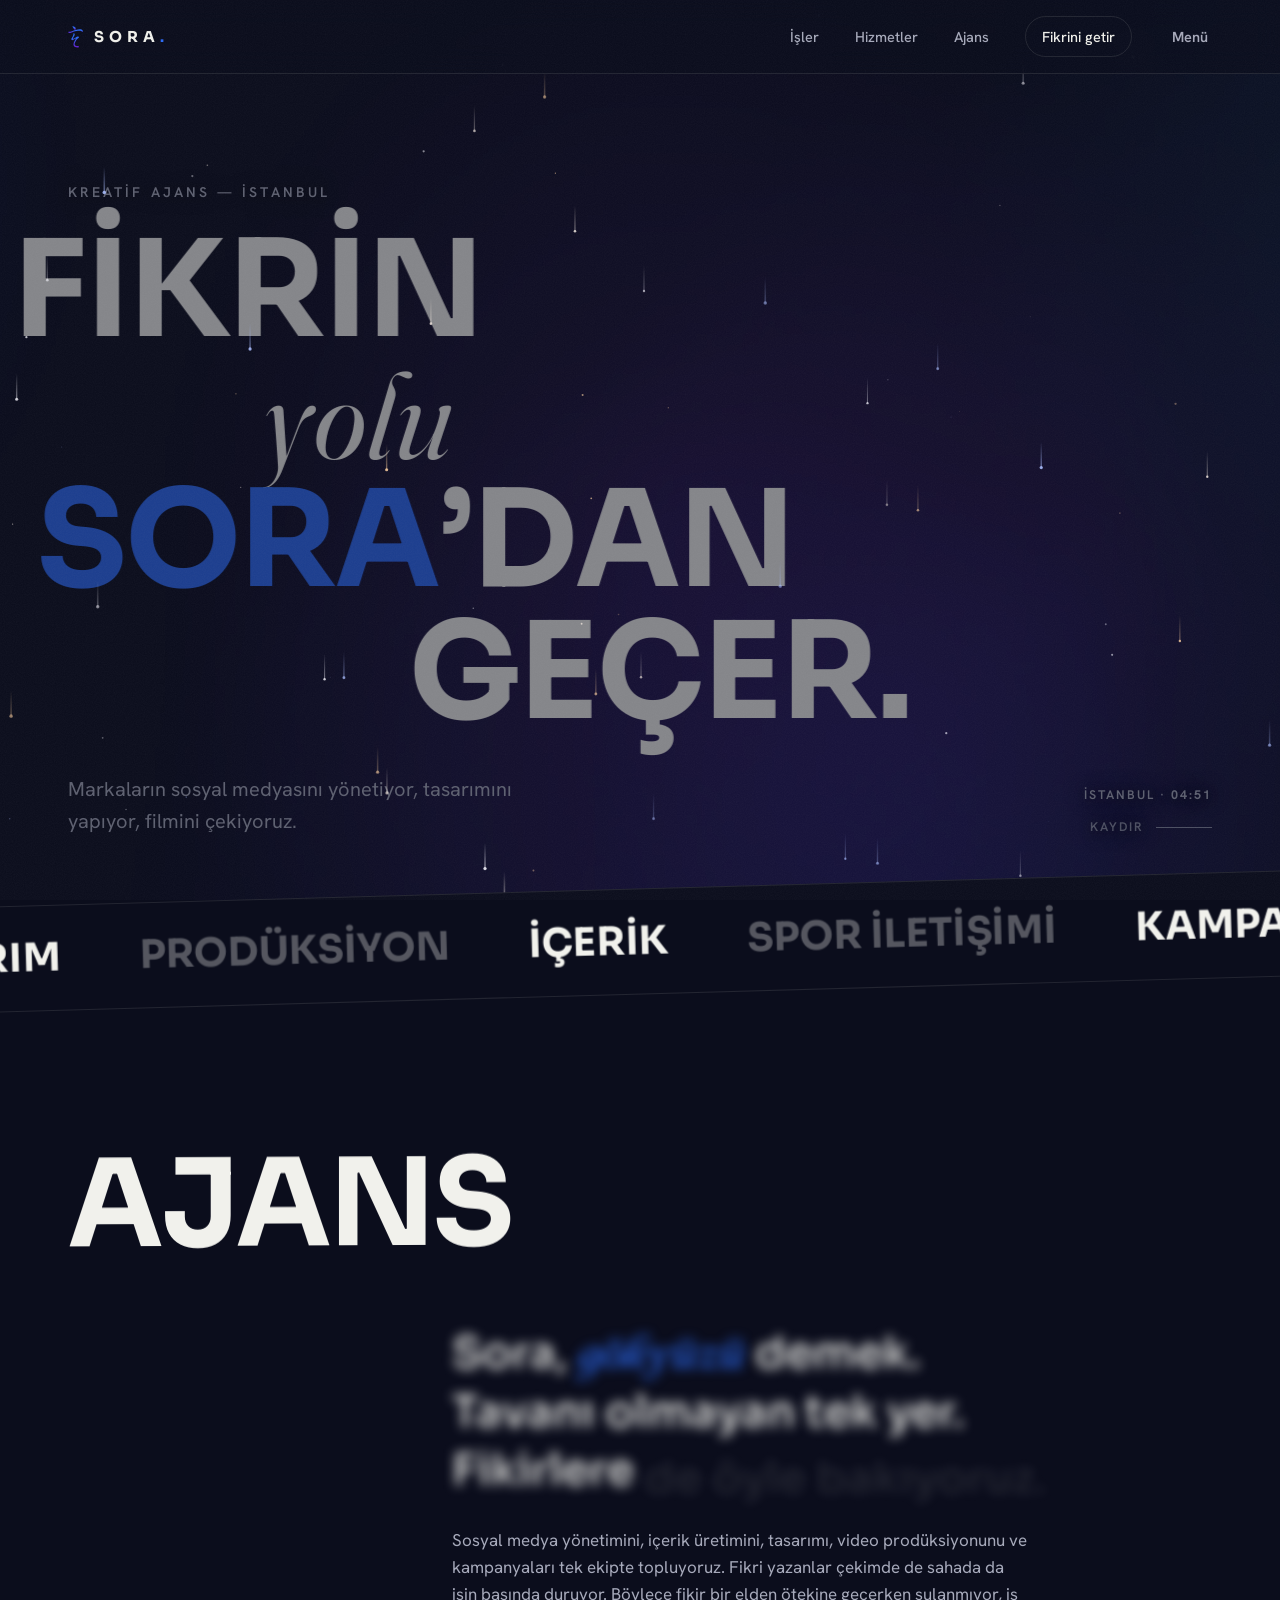
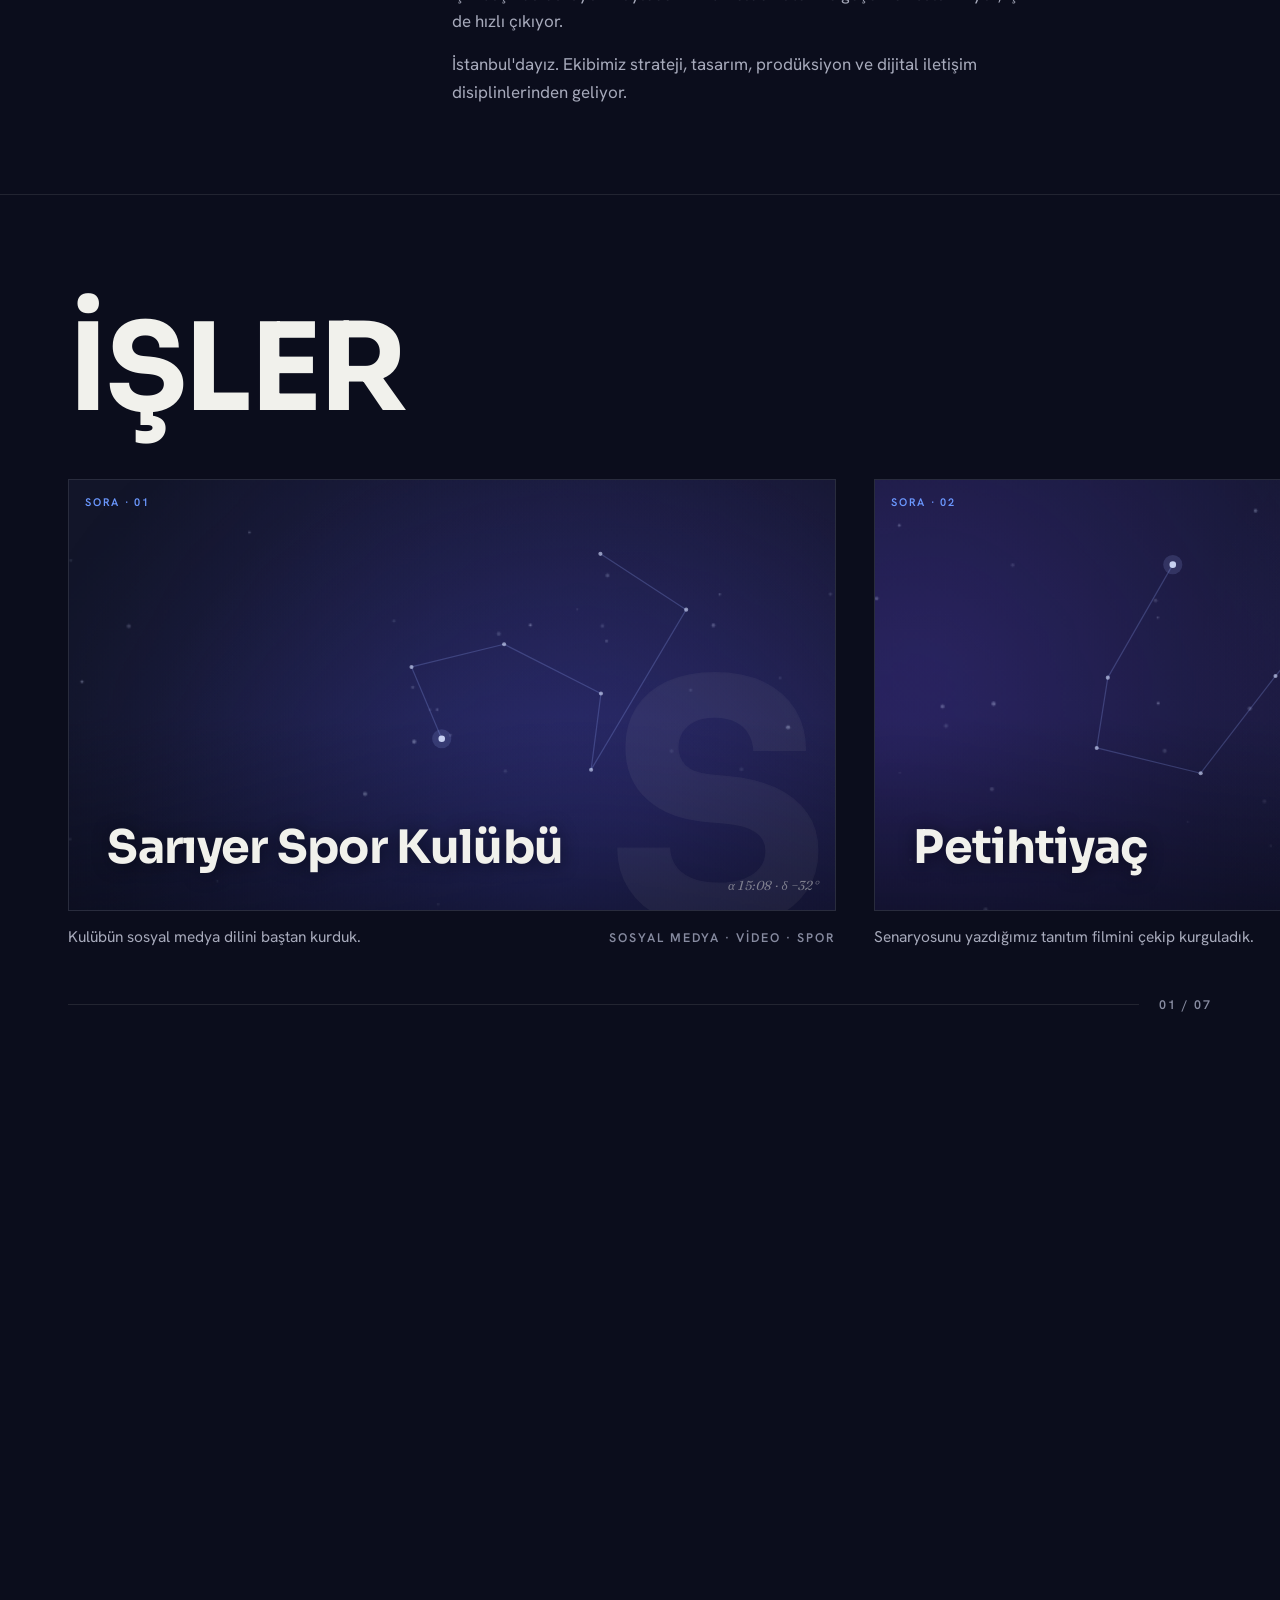
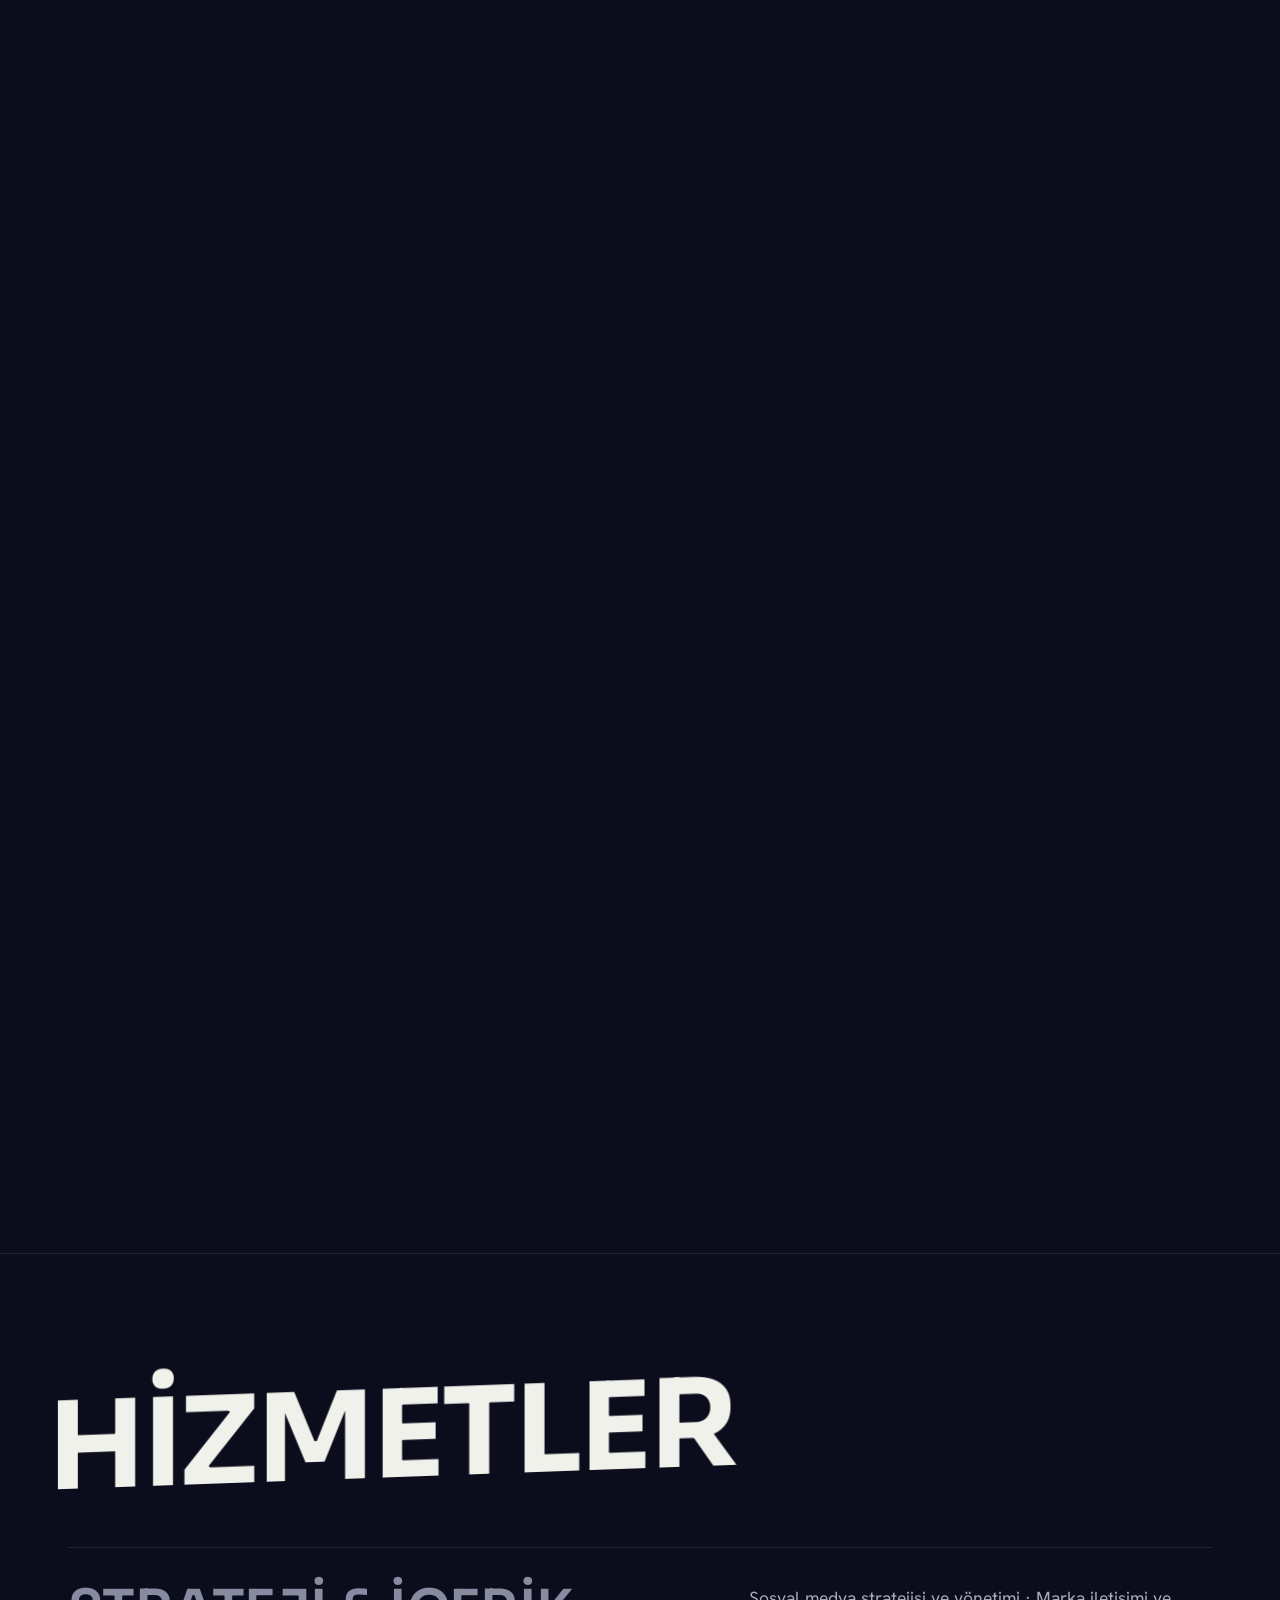
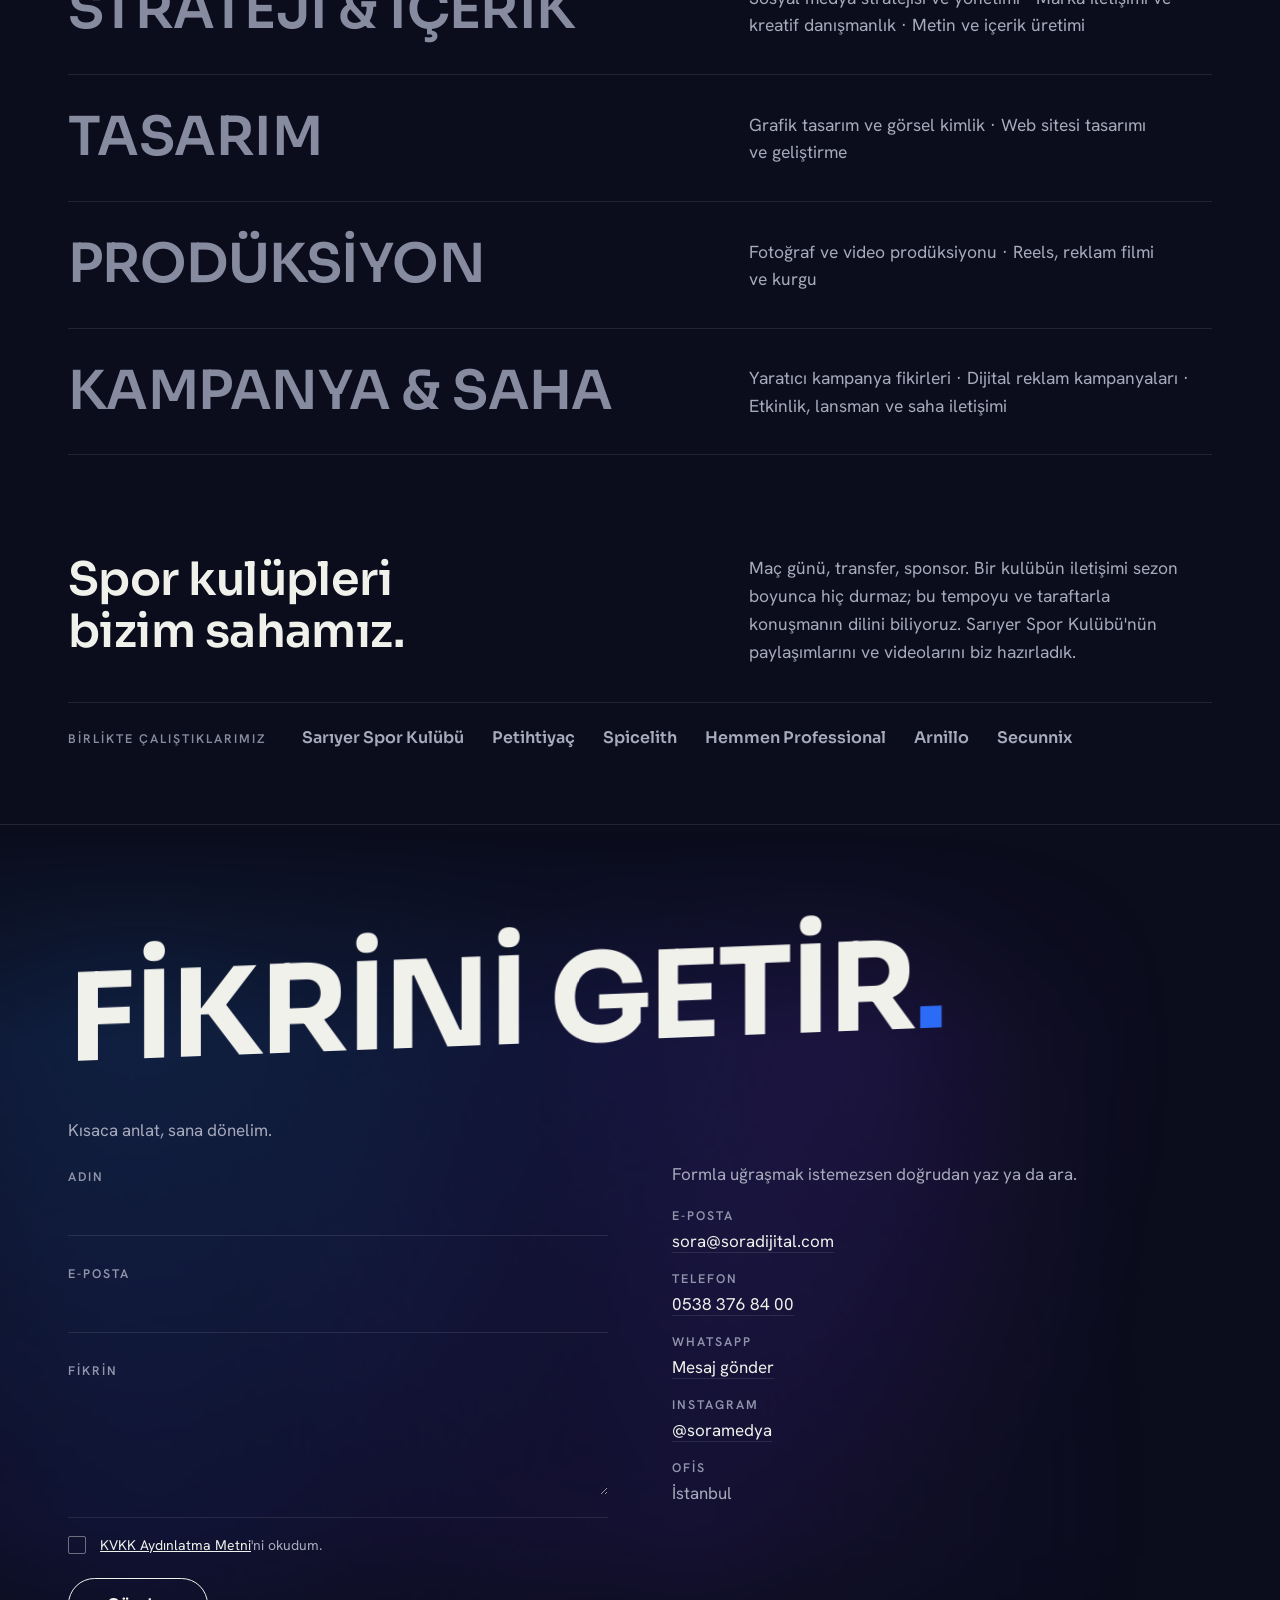
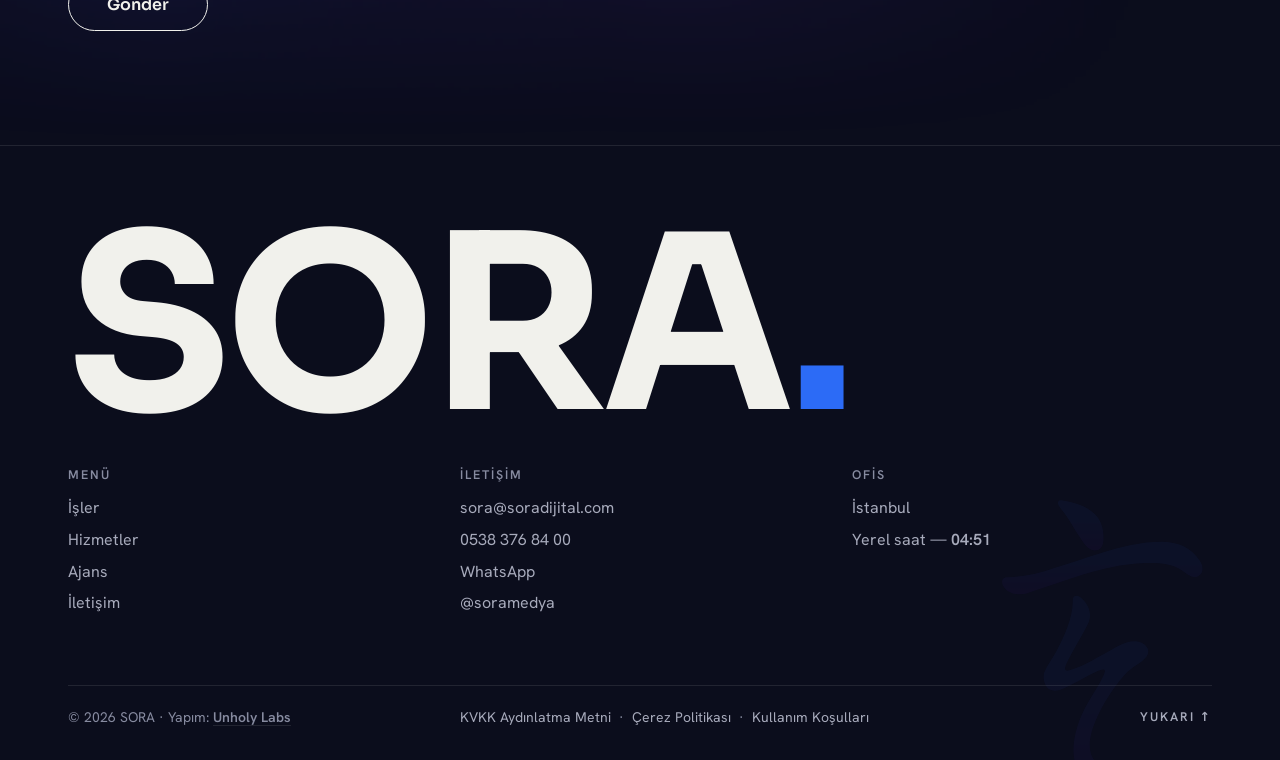
==== commit 47c39114: "Kaydirmaya bagli canlilik: derinlikli yildiz paralaksi + isik izi, Ajans'ta kaydirdikca donen gok ku" ====
--- a/index.html
+++ b/index.html
@@ -27,7 +27,7 @@
 <link rel="preload" href="assets/fonts/HankenGrotesk-normal-400-latin-ext.woff2" as="font" type="font/woff2" crossorigin>
 <link rel="preload" href="assets/fonts/Fraunces-italic-300-600-tr.woff2" as="font" type="font/woff2" crossorigin>
 <link rel="stylesheet" href="assets/fonts.css?v=4e229690">
-<link rel="stylesheet" href="assets/style.css?v=921784ee">
+<link rel="stylesheet" href="assets/style.css?v=2e965d7a">
 <script>/* Acilis emniyeti: site.js yuklenemese ya da patlasa bile sayfa giyinsin.
    Gezinme anina baglidir. Normal acilisla YARISMAZ: yalnizca mutlak zamanlayicilar
    var, load olayina bagli erken kaldirma YOK (o yarisi kazaninca koreografi capasi
@@ -117,6 +117,7 @@
 <section id="ajans">
   <div class="shell">
     <h2 class="giant perde">AJANS</h2>
+    <canvas class="gok-kure" aria-hidden="true"></canvas>
     <div class="sag">
       <p class="manifesto">Sora, gökyüzü demek. Tavanı olmayan tek yer. Fikirlere de öyle bakıyoruz.</p>
       <p class="dim satir">Sosyal medya yönetimini, içerik üretimini, tasarımı, video prodüksiyonunu ve kampanyaları tek ekipte topluyoruz. Fikri yazanlar çekimde de sahada da işin başında duruyor. Böylece fikir bir elden ötekine geçerken sulanmıyor, iş de hızlı çıkıyor.</p>
@@ -316,6 +317,6 @@
   </div>
 </footer>
 
-<script src="assets/site.js?v=16f2cdb0"></script>
+<script src="assets/site.js?v=63cbe160"></script>
 </body>
 </html>
--- a/assets/style.css
+++ b/assets/style.css
@@ -1 +1 @@
-html{color-scheme:dark}:root{--ground:#0b0d1c;--surface:#121529;--line:rgba(241,241,236,.1);--text:#f1f1ec;--muted:#a7aabb;--faint:#878ba0;--blue:#2c6bf6;--blue-metin:#6b98ff;--violet:#651acf;--hata-cizgi:#ff7b7b;--hata:#ff9c9c;--hata-etiket:#ffb4b4;--oluk:clamp(20px,4vw,48px);--kap:1240px;--kenar:max(var(--oluk),calc((100% - var(--kap)) / 2 + var(--oluk)));--t-bolum:clamp(min(52px,15.5vw),9.5vw,132px);--etiket:12.5px;--etiket-kucuk:11px;--etiket-aralik:.16em;--ease-out:cubic-bezier(.16,1,.3,1);--ease-inout:cubic-bezier(.76,0,.24,1);--display:"Sora",ui-sans-serif,system-ui,sans-serif;--body:"Hanken Grotesk",ui-sans-serif,system-ui,sans-serif;--serif:"Fraunces",Georgia,"Times New Roman",serif}*{box-sizing:border-box}html{scroll-behavior:smooth}html,body{overflow-x:clip}@supports not (overflow:clip){html{overflow-x:hidden}@media(max-width:860px),(max-height:619px),(max-aspect-ratio:4/5){body{overflow-x:hidden}}}body{margin:0;background:var(--ground);color:var(--text);font-family:var(--body);font-size:17px;line-height:1.6;-webkit-font-smoothing:antialiased}::selection{background:var(--blue);color:#fff}a{color:inherit}img{max-width:100%;display:block}a:focus-visible,button:focus-visible{outline:2px solid var(--blue);outline-offset:3px;border-radius:2px}.skip{position:absolute;left:-9999px;top:0;z-index:100;background:var(--text);color:var(--ground);padding:10px 18px;font-weight:600;text-decoration:none}.skip:focus{left:0}.shell{max-width:var(--kap);margin:0 auto;padding:0 var(--oluk)}main,footer{position:relative;z-index:1}header.hero{position:relative;z-index:0}html.yuklendi body:after{content:"";position:fixed;inset:0;z-index:70;pointer-events:none;opacity:.05;background-image:url("data:image/svg+xml,%3Csvg xmlns='http://www.w3.org/2000/svg' width='180' height='180'%3E%3Cfilter id='n'%3E%3CfeTurbulence type='fractalNoise' baseFrequency='0.9' numOctaves='2'/%3E%3CfeColorMatrix type='saturate' values='0'/%3E%3C/filter%3E%3Crect width='100%25' height='100%25' filter='url(%23n)'/%3E%3C/svg%3E");background-size:180px}.yildiz{position:fixed;inset:0;z-index:0;pointer-events:none}.curtain{position:fixed;inset:0;z-index:90;background:#070916;transition:transform .9s var(--ease-inout) .1s,visibility 0s 1.1s;animation:perdeEmniyet .6s var(--ease-inout) 6s forwards}@keyframes perdeEmniyet{to{transform:translateY(calc(-101% - 16vh));visibility:hidden}}.curtain .c-glyph{position:absolute;top:50%;left:50%;width:54px;height:78px;transform:translate(-50%,-82%);opacity:0;animation:cizim .7s var(--ease-out) .05s both}@keyframes cizim{0%{opacity:0;clip-path:inset(-8% -8% 104% -8%)}30%{opacity:1}to{opacity:1;clip-path:inset(-8% -8% -8% -8%)}}html.cikis .curtain .c-glyph{animation:none;opacity:1;clip-path:none;transform:translate(-50%,-92%)}.curtain .c-mark{position:absolute;top:50%;left:50%;transform:translate(-50%,calc(-50% + 34px));font-family:var(--display);font-weight:700;letter-spacing:.34em;font-size:15px;opacity:0;animation:soluk .5s ease .1s forwards}.curtain .c-sayi{position:absolute;right:var(--oluk);bottom:20px;font-family:var(--display);font-weight:700;line-height:1;font-size:clamp(48px,9vw,110px);letter-spacing:-.02em;color:#f1f1ec47;font-variant-numeric:tabular-nums}html.yuklendi .curtain:after{content:"";position:absolute;top:100%;left:0;right:0;height:16vh;background:#070916;-webkit-mask-image:linear-gradient(#000 0 18%,transparent 46%),url("data:image/svg+xml,%3Csvg xmlns='http://www.w3.org/2000/svg' width='700' height='160'%3E%3Cfilter id='b'%3E%3CfeTurbulence type='fractalNoise' baseFrequency='0.009 0.02' numOctaves='2' seed='7'/%3E%3CfeColorMatrix values='0 0 0 0 0 0 0 0 0 0 0 0 0 0 0 5 0 0 0 -1.8'/%3E%3C/filter%3E%3Crect width='100%25' height='100%25' filter='url(%23b)'/%3E%3C/svg%3E"),linear-gradient(#000 30%,transparent);mask-image:linear-gradient(#000 0 18%,transparent 46%),url("data:image/svg+xml,%3Csvg xmlns='http://www.w3.org/2000/svg' width='700' height='160'%3E%3Cfilter id='b'%3E%3CfeTurbulence type='fractalNoise' baseFrequency='0.009 0.02' numOctaves='2' seed='7'/%3E%3CfeColorMatrix values='0 0 0 0 0 0 0 0 0 0 0 0 0 0 0 5 0 0 0 -1.8'/%3E%3C/filter%3E%3Crect width='100%25' height='100%25' filter='url(%23b)'/%3E%3C/svg%3E"),linear-gradient(#000 30%,transparent);-webkit-mask-size:100% 100%,100% 160px,100% 100%;mask-size:100% 100%,100% 160px,100% 100%;-webkit-mask-repeat:no-repeat,repeat,no-repeat;mask-repeat:no-repeat,repeat,no-repeat;-webkit-mask-composite:source-over,source-in;mask-composite:add,intersect}@keyframes soluk{to{opacity:1}}html.yuklendi .curtain{transform:translateY(calc(-101% - 16vh));visibility:hidden}html.cikis .curtain{animation:none}html.yuklendi.cikis .curtain{transform:none;visibility:visible;transition:transform .55s var(--ease-inout)}html.cikis .curtain .c-sayi{display:none}html.cikis .curtain .c-mark{animation:none;opacity:1}html.icgelis .curtain .c-sayi,html.icgelis .curtain .c-glyph,html.icgelis .curtain .c-mark{display:none}.gecis{position:fixed;inset:0;width:100%;height:100%;z-index:88;pointer-events:none}.progress{position:fixed;top:0;left:0;right:0;height:2px;z-index:60;background:var(--blue);transform:scaleX(0);transform-origin:left}.cur{position:fixed;top:0;left:0;z-index:80;pointer-events:none;opacity:0;transition:opacity .3s;mix-blend-mode:difference}.cur.etiket{mix-blend-mode:normal}.cur.aktif{opacity:1}.cur:before{content:"";display:block;width:10px;height:10px;margin:-5px 0 0 -5px;border-radius:50%;background:#fff;transition:transform .3s var(--ease-out)}.cur.buyuk:before{transform:scale(3.4)}.cur.etiket:before{transform:scale(7)}.cur .cur-txt{position:absolute;top:0;left:0;transform:translate(-50%,-50%);font-size:11px;font-weight:600;letter-spacing:.08em;color:#000;opacity:0;transition:opacity .2s;pointer-events:none;white-space:nowrap}.cur.etiket .cur-txt{opacity:1}.roll{overflow:hidden;display:inline-block;vertical-align:top;text-decoration:none}.roll span{position:relative;display:block;transition:transform .5s var(--ease-out)}.roll span:after{content:attr(data-t);content:attr(data-t) / "";position:absolute;left:0;top:100%}.roll:hover span,.roll:focus-visible span{transform:translateY(-100%)}nav{position:fixed;inset:0 0 auto;z-index:50;-webkit-backdrop-filter:blur(14px);backdrop-filter:blur(14px);background:#0b0d1cb8;border-bottom:1px solid var(--line);transition:transform .45s var(--ease-out)}nav.gizli{transform:translateY(-101%)}.nav-in{max-width:var(--kap);margin:0 auto;padding:16px var(--oluk);display:flex;align-items:center;justify-content:space-between;gap:24px}.wordmark{font-family:var(--display);font-weight:700;letter-spacing:.34em;font-size:15px;text-decoration:none;display:inline-flex;align-items:center}.wordmark .mark{width:15px;height:22px;display:block;flex:0 0 auto;margin-right:11px}.wordmark span{color:var(--blue)}.nav-links{display:flex;gap:clamp(16px,3vw,36px);align-items:center}.nav-links a{text-decoration:none;font-size:14.5px;font-weight:500;color:var(--muted);transition:color .2s,opacity .3s}.nav-links a:hover,.nav-links a:focus-visible{color:var(--text)}.nav-links a.cta{color:var(--text);padding:8px 16px;border:1px solid var(--line);border-radius:999px;transition:border-color .25s,background .25s,color .25s,opacity .3s;display:inline-block}.nav-links a.cta:hover{border-color:var(--text);background:var(--text);color:var(--ground)}body.menu-open .nav-links a{opacity:0;visibility:hidden;transition:opacity .3s,visibility 0s .3s}.menu-btn{display:block;font-family:var(--body);font-weight:600;font-size:14.5px;color:var(--muted);background:none;border:none;padding:8px 4px;cursor:pointer;transition:color .2s}.menu-btn:hover{color:var(--text)}@media(max-width:720px){.nav-links a:not(.cta){display:none}}@media(max-width:360px){.nav-in,.nav-links{gap:12px}.nav-links a.cta{padding:8px 12px}}.menu-overlay{position:fixed;inset:0;z-index:40;background:#0b0d1cdb;-webkit-backdrop-filter:blur(16px);backdrop-filter:blur(16px);display:flex;flex-direction:column;justify-content:center;padding:0 var(--kenar);gap:4px;transform:translateY(-102%);visibility:hidden;overflow-y:auto;transition:transform .65s var(--ease-inout),visibility 0s .65s}body.menu-open .menu-overlay{transform:none;visibility:visible;transition:transform .65s var(--ease-inout)}html.menu-open,body.menu-open{overflow:hidden}.menu-overlay a{font-family:var(--display);font-weight:700;font-size:clamp(34px,7.5vw,72px);letter-spacing:-.015em;color:var(--text);text-decoration:none;display:flex;align-items:baseline;padding:clamp(10px,1.6vh,18px) 0;border-bottom:1px solid var(--line);opacity:0;transform:translateY(28px);transition:transform .55s var(--ease-out),opacity .4s ease,color .25s,padding-left .4s var(--ease-out);max-width:820px}.menu-overlay a:hover{color:var(--blue);padding-left:16px}.menu-overlay a:last-of-type{border-bottom:none}.menu-overlay a:nth-of-type(1){transition-delay:.12s}.menu-overlay a:nth-of-type(2){transition-delay:.08s}.menu-overlay a:nth-of-type(3){transition-delay:.04s}.menu-overlay a:nth-of-type(4){transition-delay:0s}body.menu-open .menu-overlay a{opacity:1;transform:none}body.menu-open .menu-overlay a:nth-of-type(1){transition-delay:.18s}body.menu-open .menu-overlay a:nth-of-type(2){transition-delay:.26s}body.menu-open .menu-overlay a:nth-of-type(3){transition-delay:.34s}body.menu-open .menu-overlay a:nth-of-type(4){transition-delay:.42s}.menu-meta{position:absolute;left:var(--kenar);right:var(--kenar);bottom:26px;display:flex;justify-content:space-between;gap:16px;flex-wrap:wrap;font-size:var(--etiket);font-weight:600;letter-spacing:var(--etiket-aralik);color:var(--faint);font-variant-numeric:tabular-nums;opacity:0;transition:opacity .5s ease .3s}body.menu-open .menu-meta{opacity:1}.menu-kapat{position:absolute;top:calc(74px + clamp(12px,2vh,22px));right:var(--kenar);font-family:var(--body);font-weight:600;font-size:13px;letter-spacing:.08em;color:var(--muted);background:none;border:none;padding:10px 4px;cursor:pointer;opacity:0;transition:color .2s,opacity .5s ease .3s}body.menu-open .menu-kapat{opacity:1}.menu-kapat:hover{color:var(--text)}.menu-kapat:not(:focus-visible){clip-path:inset(50%);width:1px;height:1px;overflow:hidden;white-space:nowrap;padding:0}@media(max-height:780px){.menu-overlay{justify-content:center;padding-top:150px;padding-bottom:24px}.menu-overlay a{font-size:clamp(24px,4.6vh,44px);padding:clamp(8px,1.2vh,14px) 0}.menu-meta{position:static;left:auto;right:auto;bottom:auto;padding-top:20px}}.gok{position:absolute;inset:-16%;width:132%;height:132%;filter:blur(18px) saturate(1.3);opacity:.45;z-index:0;pointer-events:none}.contact .gok{opacity:.3}.gok.ic-blur{filter:none}.gok.bekliyor{filter:none;opacity:0}.gok.canli{inset:0;width:100%;height:100%;filter:none;opacity:.62}.hero{min-height:100vh;min-height:100svh;display:flex;flex-direction:column;justify-content:flex-end;padding-top:120px;padding-bottom:clamp(40px,7vh,80px);overflow:hidden}.hero>:not(.gok){position:relative;z-index:1}.hero .gok{z-index:0}.hero-ic{flex:1;width:100%;display:flex;flex-direction:column;justify-content:flex-end}.hero .kicker{font-size:14px;font-weight:600;letter-spacing:.22em;color:var(--muted);margin:0 0 22px;opacity:0;transition:opacity .8s ease 1.05s}html.yuklendi .hero .kicker{opacity:1}.hero h1{font-family:var(--display);font-weight:700;font-size:clamp(44px,10.5vw,150px);line-height:.98;letter-spacing:-.015em;margin:0 0 34px;display:flex;flex-direction:column;will-change:transform}.hero h1 .l{display:block;overflow:hidden;padding:.2em .06em .2em 0;margin:-.2em 0;will-change:transform}.hero h1 .l:nth-child(2){margin-left:clamp(28px,9vw,150px)}.hero h1 .l:nth-child(4){margin-left:clamp(56px,18vw,300px)}.hero h1 .li.it{font-family:var(--serif);font-style:italic;font-weight:380;font-size:.9em;letter-spacing:.01em;color:var(--text)}.hero h1 .li{display:block}.hero h1 .hrf{display:inline-block;transform:translateY(125%);transition:transform .9s var(--ease-out) calc(.55s + var(--i)*32ms)}html.yuklendi .hero h1 .hrf{transform:none}.hero h1 em{font-style:normal;color:var(--blue)}.hero-foot{display:flex;justify-content:space-between;align-items:flex-end;gap:32px;opacity:0;transition:opacity .9s ease 1.3s}html.yuklendi .hero-foot{opacity:1}.hero .sub{font-size:clamp(17px,2vw,20px);color:var(--muted);max-width:44ch;margin:0}.foot-sag{display:flex;flex-direction:column;align-items:flex-end;gap:12px}.konum{font-size:var(--etiket);font-weight:600;letter-spacing:var(--etiket-aralik);color:var(--muted);white-space:nowrap;font-variant-numeric:tabular-nums}.scroll-hint{font-size:var(--etiket);font-weight:600;letter-spacing:var(--etiket-aralik);color:var(--faint);white-space:nowrap;display:flex;align-items:center;gap:12px}.scroll-hint:after{content:"";width:56px;height:1px;background:var(--faint);transform-origin:left;animation:nabiz 2.6s var(--ease-inout) infinite}@keyframes nabiz{0%,to{transform:scaleX(.35)}50%{transform:scaleX(1)}}.scroll-hint.durgun:after,body.menu-open .scroll-hint:after{animation-play-state:paused}.hero .kicker,.konum,.scroll-hint{text-shadow:0 1px 10px rgba(7,9,22,.95),0 0 22px rgba(7,9,22,.7)}@media(max-width:640px){.hero-foot{flex-direction:column;align-items:flex-start;gap:16px}.foot-sag{flex-direction:row;align-items:center;gap:22px}}@media(max-height:860px){.hero{padding-top:96px;padding-bottom:clamp(24px,4vh,48px)}.hero h1{font-size:clamp(40px,min(10.5vw,13vh),150px);margin-bottom:22px}.hero .kicker{margin-bottom:14px}}@media(max-height:500px)and (orientation:landscape){.hero{padding-top:84px;padding-bottom:16px}.hero h1{font-size:clamp(34px,11vh,150px);font-size:clamp(34px,11svh,150px);margin-bottom:14px}.hero .kicker{margin-bottom:10px}}.band{overflow:hidden;border-top:1px solid var(--line);border-bottom:1px solid var(--line);padding:20px 0;transform:rotate(-1.6deg) scale(1.03);margin:-10px 0 clamp(24px,4vh,48px);background:var(--ground);position:relative;z-index:2}.band-in{display:flex;gap:clamp(40px,6vw,88px);width:max-content;will-change:transform}.band span{font-family:var(--display);font-weight:700;font-size:clamp(22px,3.2vw,38px);letter-spacing:0;white-space:nowrap;color:#f1f1ec52}.band span.dolu{color:var(--text)}section{padding:clamp(72px,12vh,140px) 0 clamp(48px,8vh,96px);scroll-margin-top:64px}section+section{border-top:1px solid var(--line)}.giant{font-family:var(--display);font-weight:700;font-size:var(--t-bolum);line-height:1.08;letter-spacing:-.02em;margin:0 0 clamp(32px,6vh,64px);color:var(--text);will-change:transform}.giant em{font-style:normal;color:var(--blue)}.manifesto{font-size:clamp(24px,3.6vw,44px);line-height:1.32;font-weight:500;font-family:var(--display);max-width:24ch;margin:0 0 28px;text-wrap:balance}.manifesto .kelime{display:inline-block;opacity:.12;filter:blur(6px);transform:translateY(8px);transition:opacity .5s ease,filter .5s ease,transform .5s var(--ease-out)}.manifesto .kelime.ac{opacity:1;filter:none;transform:none}.manifesto .kelime.vurgu{font-family:var(--serif);font-style:italic;font-weight:400;font-size:1.04em;color:var(--blue)}p.dim{color:var(--muted);max-width:58ch;margin:0 0 16px}.sag{max-width:760px;margin-left:auto}@media(max-width:860px){.sag{margin-left:0}}#isler{padding:0}.yatay{height:340vh;height:calc(100svh + var(--sabit,240svh));position:relative}@supports not (height:1svh){.yatay{height:calc(100vh + var(--sabit,240vh))}}.yatay-sabit{position:sticky;top:0;height:100vh;height:100svh;display:flex;flex-direction:column;justify-content:flex-start;padding-top:clamp(88px,12vh,140px);gap:clamp(24px,5vh,52px);overflow:hidden}.yatay-sabit .giant{margin:0 auto;width:100%;max-width:var(--kap);padding:0 var(--oluk)}@media(min-width:861px)and (min-height:620px){.yatay-sabit .giant{font-size:min(var(--t-bolum),14svh)}}@supports not (height:1svh){@media(min-width:861px)and (min-height:620px){.yatay-sabit .giant{font-size:min(var(--t-bolum),14vh)}}}.ray{--kart:min(74vw,880px,calc((78svh - 270px) * 16 / 9));display:flex;align-items:stretch;gap:clamp(20px,3vw,44px);padding:0 var(--kenar);will-change:transform}@supports not (height:1svh){.ray{--kart:min(74vw,880px,calc((78vh - 270px) * 16 / 9))}}.ray .work{flex:0 0 var(--kart)}@media(min-width:861px){.ray .work,.ray .son{max-width:880px}}.ray .son{flex:0 0 min(48vw,520px,var(--kart));border:1px solid var(--line);display:flex;align-items:center;justify-content:center;text-decoration:none;text-align:center;padding:32px;position:relative;overflow:hidden;transition:border-color .3s,background .3s}.ray .son .kapak-gok{opacity:.55;transition:opacity .45s}.ray .son:hover .kapak-gok{opacity:1}.ray .son span{position:relative;font-family:var(--display);font-weight:700;font-size:clamp(22px,2.6vw,34px);line-height:1.2;letter-spacing:-.01em;color:var(--muted);transition:color .3s}.ray .son:hover{border-color:#f1f1ec4d}.ray .son:hover span{color:var(--text)}@media(max-width:860px),(max-height:619px),(max-aspect-ratio:4/5){#isler{padding:clamp(72px,12vh,140px) 0 clamp(48px,8vh,96px)}.yatay{height:auto}.yatay-sabit{position:static;height:auto;overflow:visible;gap:32px;padding-top:0}.ray{flex-direction:column;transform:none!important}.ray .work,.ray .son{flex:1 1 auto;width:auto}.ray .work,.ray .son{max-width:min(880px,calc((100vh - 130px) * 16 / 9));max-width:min(880px,calc((100svh - 130px) * 16 / 9))}.ray .son{padding:44px 24px}}.work{display:flex;flex-direction:column;gap:14px;text-decoration:none;container-type:inline-size}.work .cover{aspect-ratio:16/9;background:var(--surface);border:1px solid var(--line);display:flex;align-items:flex-end;padding:clamp(20px,3vw,40px);position:relative;overflow:hidden;transition:border-color .3s,clip-path 1.2s var(--ease-inout);clip-path:inset(0 14% 0 14%)}.work.in .cover{clip-path:inset(0 0 0 0)}.kapak-gok{position:absolute;inset:0;width:100%;height:100%;pointer-events:none}.work .ghost{position:absolute;right:2%;bottom:-16%;font-family:var(--display);font-weight:700;line-height:1;font-size:clamp(180px,26vw,380px);color:#f1f1ec0d;pointer-events:none;user-select:none;will-change:transform;transition:color .45s ease}.work:hover .ghost{color:#f1f1ec17}.work .cover:after{content:"";position:absolute;left:0;right:0;bottom:0;height:2px;background:var(--blue);transform:scaleX(0);transform-origin:left;transition:transform .45s var(--ease-inout)}.work:hover .cover{border-color:#f1f1ec40}.work:hover .cover:after{transform:scaleX(1)}.work .cover-name{font-family:var(--display);font-weight:700;font-size:clamp(26px,3.6vw,48px);font-size:clamp(26px,min(3.6vw,8.4cqi),48px);letter-spacing:-.015em;line-height:1.05;color:var(--text);position:relative;text-shadow:0 2px 16px rgba(7,9,22,.65);transition:transform .5s var(--ease-out)}.work:hover .cover-name{transform:translate(14px)}.work .meta{display:flex;justify-content:space-between;gap:16px;align-items:baseline;flex-wrap:wrap}.work .meta .what{font-size:15.5px;color:var(--muted);max-width:52ch}.work .meta .tags{font-size:var(--etiket);font-weight:600;letter-spacing:var(--etiket-aralik);color:var(--faint);white-space:nowrap}.work .plaka{position:absolute;top:14px;left:16px;font-family:var(--body);font-size:var(--etiket-kucuk);font-weight:600;letter-spacing:var(--etiket-aralik);color:var(--blue-metin);font-variant-numeric:tabular-nums;transition:opacity .5s ease .7s}.work .plaka-koor{position:absolute;bottom:14px;right:16px;font-family:var(--serif);font-style:italic;font-weight:380;font-size:13px;letter-spacing:.02em;color:#f1f1ec73;font-variant-numeric:tabular-nums;transition:opacity .5s ease .7s}@media(max-width:640px){.work .plaka-koor{display:none}}.svc-list{border-top:1px solid var(--line)}.svc-row{display:grid;grid-template-columns:minmax(0,7fr) minmax(0,5fr);gap:12px 32px;align-items:center;padding:32px 0;border-bottom:1px solid var(--line);transition:opacity .35s ease,padding-left .45s var(--ease-out)}@media(max-width:720px){.svc-row{grid-template-columns:1fr;gap:8px}}.svc-row h3{font-family:var(--display);font-weight:600;font-size:clamp(26px,4.2vw,54px);line-height:1.15;letter-spacing:-.01em;margin:0;color:var(--text);transition:color .35s ease}@media(hover:hover)and (pointer:fine){.svc-row h3{color:var(--faint)}.svc-list:hover .svc-row{opacity:.35}.svc-list:hover .svc-row:hover{opacity:1;padding-left:20px}.svc-row:hover h3{color:var(--text)}}.svc-row p{margin:0;color:var(--muted);font-size:clamp(15.5px,1.8vw,17.5px);line-height:1.55;text-wrap:pretty}.spor{margin-top:clamp(64px,11vh,120px);display:grid;grid-template-columns:minmax(0,7fr) minmax(0,5fr);gap:14px 32px;align-items:start}@media(max-width:720px){.spor{grid-template-columns:1fr}}.spor h3{font-family:var(--display);font-weight:600;font-size:clamp(28px,3.6vw,46px);line-height:1.12;letter-spacing:-.012em;margin:0;color:var(--text);max-width:13ch;text-wrap:balance}.spor p{margin:0;color:var(--muted);font-size:clamp(15.5px,1.8vw,17.5px);line-height:1.6;max-width:44ch;text-wrap:pretty}.refs{margin-top:36px;padding-top:22px;border-top:1px solid var(--line);display:flex;gap:14px 28px;align-items:baseline;flex-wrap:wrap}.refs b{font-size:var(--etiket);font-weight:600;letter-spacing:var(--etiket-aralik);color:var(--faint);margin-right:8px}@media(max-width:640px){.refs b{width:100%;margin-right:0}}.refs span{font-family:var(--display);font-weight:600;font-size:16px;color:var(--muted)}.ray-bar{display:flex;align-items:center;gap:20px;width:100%;max-width:var(--kap);margin:0 auto;padding:0 var(--oluk)}.ray-doluluk{flex:1;height:1px;background:var(--line);position:relative;overflow:hidden}.ray-doluluk:after{content:"";position:absolute;inset:0;background:var(--blue);transform:scaleX(var(--p,0));transform-origin:left}.ray-sayi{font-family:var(--body);font-weight:600;font-size:var(--etiket);letter-spacing:var(--etiket-aralik);color:var(--faint);font-variant-numeric:tabular-nums;white-space:nowrap}@media(max-width:860px),(max-height:619px),(max-aspect-ratio:4/5){.ray-bar{display:none}}.ok-svg{display:inline-block;vertical-align:-.09em;width:.92em;height:.92em;margin-left:.26em;fill:none;stroke:currentColor;stroke-width:3.1;stroke-linecap:round;stroke-linejoin:round}.work .cover .kapak-gok,.media .kapak-gok{transition:filter .5s var(--ease-out)}.work:hover .cover .kapak-gok,.media:hover .kapak-gok{filter:brightness(1.32) saturate(1.12)}.foot-glyph{position:absolute;right:clamp(20px,6vw,80px);bottom:-36px;width:clamp(140px,16vw,220px);height:auto;aspect-ratio:163.88/236.61;opacity:.05;pointer-events:none}@media(max-width:720px){.foot-glyph{display:none}}.yapim{color:inherit;font-weight:600;text-decoration:underline;text-decoration-thickness:1px;text-underline-offset:3px;text-decoration-color:var(--line);transition:color .2s,text-decoration-color .2s}.yapim:hover{color:var(--text);text-decoration-color:var(--blue)}@media(max-width:860px){.yasal{display:flex;flex-wrap:wrap;column-gap:24px}.yasal .ayrac{display:none}}.contact{position:relative;overflow:hidden;--faint:#9195ab}.contact>.shell{position:relative;z-index:1}.contact .gok{left:0;right:0;width:100%;-webkit-mask-image:linear-gradient(to bottom,transparent 12%,#000 30%,#000 70%,transparent 88%);mask-image:linear-gradient(to bottom,transparent 12%,#000 30%,#000 70%,transparent 88%)}html.hareket .contact:before{top:0;z-index:1}.contact .giant{font-size:min(var(--t-bolum),12vw)}.contact-grid{display:grid;grid-template-columns:1fr 1fr;gap:clamp(32px,5vw,72px);margin-top:12px}@media(max-width:860px){.contact-grid{grid-template-columns:1fr}}form{display:flex;flex-direction:column;gap:0}.field{border-bottom:1px solid var(--line);padding:6px 0 14px;margin-bottom:22px;transition:border-color .3s}.field label{display:block;font-size:var(--etiket);font-weight:600;letter-spacing:var(--etiket-aralik);color:var(--faint);margin-bottom:6px}.field input,.field textarea{width:100%;background:transparent;border:none;outline:none;color:var(--text);font-family:var(--body);font-size:18px;line-height:1.5;padding:0;resize:vertical}.field input,.field textarea{scroll-margin-top:120px}.field:focus-within{border-color:var(--blue);outline:2px solid var(--blue);outline-offset:6px;border-radius:2px}.field input:focus-visible,.field textarea:focus-visible{outline:none}button.gonder{align-self:flex-start;font-family:var(--display);font-weight:600;font-size:16px;color:var(--text);background:transparent;border:1px solid var(--text);border-radius:999px;padding:15px 38px;cursor:pointer;transition:background .25s,color .25s,transform .2s ease-out;will-change:transform}button.gonder:hover{background:var(--text);color:var(--ground)}.kvkk-onay{display:flex;flex-wrap:wrap;gap:8px 14px;align-items:flex-start;margin:-6px 0 22px}.kvkk-onay input{-webkit-appearance:none;appearance:none;flex:0 0 auto;width:18px;height:18px;margin:2px 0 0;border:1px solid rgba(241,241,236,.42);border-radius:2px;background:transparent;position:relative;cursor:pointer;transition:background-color .2s,border-color .2s}.kvkk-onay input:hover{border-color:#f1f1ecb3}.kvkk-onay input:checked{background:var(--blue) url("data:image/svg+xml,%3Csvg xmlns='http://www.w3.org/2000/svg' viewBox='0 0 16 16'%3E%3Cpath d='M3.5 8.5l3 3 6-7' fill='none' stroke='%23fff' stroke-width='1.6' stroke-linecap='round' stroke-linejoin='round'/%3E%3C/svg%3E") center/14px no-repeat;border-color:var(--blue)}.kvkk-onay input:focus-visible{outline:2px solid var(--blue);outline-offset:3px}.kvkk-onay label{flex:1 1 0;min-width:0;font-size:14px;color:var(--muted);letter-spacing:0;font-weight:400;text-wrap:pretty}.kvkk-onay a{color:var(--text)}@media(forced-colors:active){.kvkk-onay input{-webkit-appearance:auto;appearance:auto}}.form-durum{margin-top:14px;font-size:14px;color:var(--muted);max-width:46ch;min-height:1em}.direct{color:var(--muted);font-size:17px}.direct p{margin:0 0 18px;max-width:44ch}.direct .row{margin-bottom:14px}.direct .row b{display:block;font-size:var(--etiket);font-weight:600;letter-spacing:var(--etiket-aralik);color:var(--faint);margin-bottom:2px}.direct a{color:var(--text);text-decoration:none;border-bottom:1px solid var(--line);transition:border-color .2s}.direct a:hover{border-color:var(--blue)}.direct .todo{color:var(--faint);border-bottom:1px dashed var(--line)}footer{border-top:1px solid var(--line);padding:clamp(48px,8vh,88px) 0 32px;color:var(--faint);font-size:14px;overflow:hidden}footer a{color:var(--muted);text-decoration:none;transition:color .2s}.foot-duz{display:flex;justify-content:space-between;align-items:baseline;gap:14px 28px;flex-wrap:wrap}footer a:hover{color:var(--text)}.foot-ust{display:grid;grid-template-columns:repeat(3,minmax(0,1fr));gap:32px;margin-bottom:clamp(40px,7vh,72px)}@media(max-width:720px){.foot-ust{grid-template-columns:1fr;gap:28px}}.foot-kolon>b{display:block;font-size:var(--etiket);font-weight:600;letter-spacing:var(--etiket-aralik);color:var(--faint);margin-bottom:10px}.foot-kolon a,.foot-kolon span{display:block;font-size:16px;color:var(--muted);margin-bottom:6px}.foot-kolon .saat{font-weight:600}.foot-kolon a:hover{color:var(--text)}.foot-kolon .todo{color:var(--faint);border-bottom:1px dashed var(--line);display:block;width:fit-content}.foot-mark{display:block;text-decoration:none;font-family:var(--display);font-weight:700;line-height:.9;font-size:clamp(min(88px,27vw),19vw,270px);letter-spacing:-.02em;color:var(--text);margin:0 0 28px;transition:color .3s}.foot-mark em{font-style:normal;color:var(--blue)}.foot-mark:hover{color:var(--blue)}.foot-mark:hover em{color:var(--text)}.foot-alt{display:grid;grid-template-columns:calc((100% - 64px) / 3) auto 1fr;gap:16px 32px;align-items:center;border-top:1px solid var(--line);padding-top:20px}.foot-alt .yukari{justify-self:end}@media(max-width:900px){.foot-alt{display:flex;justify-content:space-between;flex-wrap:wrap;gap:16px}}.yukari{white-space:nowrap;font-weight:600;letter-spacing:var(--etiket-aralik);font-size:var(--etiket)}@keyframes sayfaGel{0%{opacity:0;transform:translateY(18px)}}main.legal{animation:sayfaGel .6s var(--ease-out)}main.case>.case-ust>.case-ust-ic,main.case>.shell{animation:sayfaGel .6s var(--ease-out)}.case{padding-top:120px}.case-ust{position:relative;overflow:hidden;padding:36px 0 8px}.case-ust .gok{z-index:0;left:0;right:0;width:100%;filter:blur(12px) saturate(1.3);-webkit-mask-image:linear-gradient(to bottom,transparent 12%,#000 28%,#000 52%,transparent 88%);mask-image:linear-gradient(to bottom,transparent 12%,#000 28%,#000 52%,transparent 88%)}.case-ust .gok.ic-blur{filter:none}.case-ust>:not(.gok){position:relative;z-index:1}.case-baslik{display:grid;grid-template-columns:minmax(0,7fr) minmax(0,5fr);gap:clamp(24px,4vw,56px);align-items:start;margin:18px 0 30px}@media(max-width:860px){.case-baslik{grid-template-columns:1fr}}.burc-sahne{width:100%;height:auto;display:block;-webkit-mask-image:linear-gradient(to right,transparent,#000 10%,#000 90%,transparent),linear-gradient(to bottom,transparent,#000 14%,#000 86%,transparent);-webkit-mask-composite:source-in;mask-image:linear-gradient(to right,transparent,#000 10%,#000 90%,transparent),linear-gradient(to bottom,transparent,#000 14%,#000 86%,transparent);mask-composite:intersect}@media(max-width:860px){.burc-sahne{max-width:440px}}.case-kicker{display:flex;gap:20px;align-items:baseline;flex-wrap:wrap;font-size:var(--etiket);font-weight:600;letter-spacing:var(--etiket-aralik);color:var(--muted);margin:0 0 10px;font-variant-numeric:tabular-nums}.case-kicker .no{color:var(--blue-metin)}.back{display:inline-block;text-decoration:none;font-size:14.5px;font-weight:500;color:var(--muted);margin-bottom:36px;transition:color .2s,opacity .8s ease,transform .9s var(--ease-out)}.back:hover{color:var(--text)}.case h1{font-family:var(--display);font-weight:700;font-size:clamp(38px,6.4vw,76px);line-height:1.08;letter-spacing:-.02em;margin:0 0 18px;max-width:16ch}.case-lede{font-size:clamp(18px,2.2vw,23px);color:var(--muted);max-width:52ch;margin:0 0 36px;line-height:1.5;text-wrap:pretty}.facts{display:flex;flex-wrap:wrap;gap:28px 56px;border-top:1px solid var(--line);border-bottom:1px solid var(--line);padding:20px 0;margin-bottom:clamp(32px,5vh,56px)}.facts div b{display:block;font-size:var(--etiket);font-weight:600;letter-spacing:var(--etiket-aralik);color:var(--muted);margin-bottom:2px}.facts div span{font-size:16px}.media-grid{display:grid;grid-template-columns:1fr 1fr;gap:14px;margin:0 0 clamp(40px,6vh,64px)}@media(max-width:640px){.media-grid{grid-template-columns:1fr}}.media{aspect-ratio:4/3;background:var(--surface);border:1px solid var(--line);position:relative;overflow:hidden;clip-path:inset(0 12% 0 12%);transition:clip-path 1.1s var(--ease-inout),border-color .3s}.media-grid.in .media{clip-path:inset(0 0 0 0)}.media-grid.in .media:nth-child(2){transition-delay:.08s}.media-grid.in .media:nth-child(3){transition-delay:.16s}.media-grid.in .media:nth-child(4){transition-delay:.24s}.media-grid.in .media:nth-child(5){transition-delay:.32s}.media:hover{border-color:#f1f1ec40}.media.wide{grid-column:1/-1;aspect-ratio:16/8}.case-text{max-width:660px;margin-bottom:clamp(40px,6vh,64px)}.case-text p,.case-text ul{max-width:58ch}.case-text p,.case-text li{text-wrap:pretty}.case-text h2{font-family:var(--display);font-weight:600;font-size:clamp(22px,3vw,30px);margin:36px 0 14px;line-height:1.15}.case-text h2:first-child{margin-top:0}.case-text p{color:var(--muted);margin:0 0 14px}.case-text ul{margin:0 0 14px;padding-left:20px;color:var(--muted)}.case-text li{margin-bottom:6px}.next-work{display:block;text-decoration:none;border:1px solid var(--line);padding:clamp(32px,5vh,48px) clamp(22px,4vw,44px);position:relative;overflow:hidden;margin-bottom:72px;transition:border-color .3s,opacity .8s ease,transform .9s var(--ease-out)}.next-work:hover{border-color:#f1f1ec47}.next-work b,.next-work span{position:relative}.next-work .kapak-gok{opacity:.55;transition:opacity .45s}.next-work:hover .kapak-gok{opacity:1}.next-work b{display:block;font-size:var(--etiket);font-weight:600;letter-spacing:var(--etiket-aralik);color:var(--faint);margin-bottom:8px}.next-work span{font-family:var(--display);font-weight:700;font-size:clamp(26px,4vw,44px);letter-spacing:-.015em;transition:color .25s}.next-work:hover span{color:var(--blue)}.legal{padding-top:140px;padding-bottom:64px}.legal>*{max-width:624px}.legal h1{font-family:var(--display);font-weight:700;font-size:clamp(28px,4.4vw,44px);line-height:1.15;letter-spacing:-.015em;margin:0 0 10px}.legal .guncel{color:var(--faint);font-size:14px;margin:0 0 36px}.legal h2{font-family:var(--display);font-weight:600;font-size:20px;margin:36px 0 10px}.legal p,.legal li{color:var(--muted);font-size:16px;max-width:58ch;text-wrap:pretty}.legal ul,.legal ol{padding-left:22px;margin:0 0 14px}.legal p{margin:0 0 14px}.bosluk{background:#2c6bf629;padding:0 5px;border-radius:3px;color:var(--text);font-weight:500}.kayip{min-height:100vh;min-height:100svh;display:flex;flex-direction:column;align-items:flex-start;justify-content:center;padding-top:84px;padding-bottom:12px;position:relative;z-index:1}.kayip .kod{font-family:var(--display);font-weight:700;line-height:.9;font-size:clamp(110px,24vw,320px);letter-spacing:-.02em;color:var(--text);margin:0 0 8px}.kayip-uzun .kod{font-size:clamp(84px,17vw,230px)}@media(max-height:520px)and (orientation:landscape){.kayip .kod{font-size:min(24vw,33svh)}.kayip-uzun .kod{font-size:min(17vw,26svh)}}.kayip .kod em{font-style:normal;color:var(--blue)}.kayip h1{font-family:var(--display);font-weight:600;font-size:clamp(22px,3vw,30px);line-height:1.15;margin:0 0 14px}.kayip p{color:var(--muted);max-width:44ch;margin:0 0 32px}.kayip .don{font-family:var(--display);font-weight:600;font-size:16px;color:var(--text);text-decoration:none;border:1px solid var(--text);border-radius:999px;padding:14px 34px;display:inline-block;transition:background .25s,color .25s}.kayip .don:hover{background:var(--text);color:var(--ground)}.don-grup{display:flex;gap:12px;flex-wrap:wrap}.kayip .don.ikincil{border-color:var(--line);color:var(--muted)}.kayip .don.ikincil:hover{border-color:var(--text);background:transparent;color:var(--text)}.rise{opacity:0;transform:translateY(28px);transition:opacity .8s ease,transform .9s var(--ease-out)}.back.rise{transition:color .2s,opacity .8s ease,transform .9s var(--ease-out)}.next-work.rise{transition:border-color .3s,opacity .8s ease,transform .9s var(--ease-out)}.rise.in{opacity:1;transform:none}.sat{display:block;overflow:hidden}.sat-ic{display:block;transform:translateY(115%);transition:transform .85s var(--ease-out)}.satir.in .sat-ic{transform:none}body.morf main,body.morf footer,body.morf .band{opacity:0;transition:opacity .45s ease}.morf-kopya .cover{height:100%;aspect-ratio:auto;clip-path:none!important;transform:none!important}.morf-kopya .cover:after{display:none}html.hareket .work.in.morf-kopya .cover-name,.morf-kopya .ghost,.morf-kopya .kapak-burc,.morf-kopya .plaka,.morf-kopya .plaka-koor{animation:none;transition:opacity .3s ease}html.hareket .work.in.morf-kopya.iniyor .cover-name,.morf-kopya.iniyor .ghost,.morf-kopya.iniyor .kapak-burc,.morf-kopya.iniyor .plaka,.morf-kopya.iniyor .plaka-koor{opacity:0}.morf-kopya .cover{transition:border-color .6s ease .2s,background-color .6s ease .2s}.morf-kopya.iniyor .cover{border-color:transparent;background-color:var(--ground)}.morf-kopya .cover .kapak-gok{filter:brightness(1.32) saturate(1.12)}.morf-kopya .cover:before{content:"";position:absolute;inset:0;z-index:1;pointer-events:none;background:linear-gradient(to bottom,var(--ground),rgba(11,13,28,0) 24%,rgba(11,13,28,0) 50%,var(--ground));opacity:0;transition:opacity .6s ease .25s}.morf-kopya.iniyor .cover:before{opacity:1}html.acil .rise,html.acil .hero .kicker,html.acil .hero-foot{opacity:1;transform:none}html.acil .hero h1 .hrf{transform:none}html.acil .work .cover,html.acil .media{clip-path:none}html.acil .manifesto .kelime{opacity:1;filter:none;transform:none}html.acil .sat-ic{transform:none}html.acil .yatay{height:auto}html.acil .yatay-sabit{position:static;height:auto;overflow:visible}html.acil .ray{flex-direction:column;transform:none!important}html.acil .ray .work,html.acil .ray .son{flex:1 1 auto;width:auto}html.acil .ray-bar,html.acil .cur,html.acil .progress,html.acil .gok,.acil-not{display:none}html.acil #f:not([data-hazir]) .gonder{display:none}html.acil #f:not([data-hazir]) .acil-not{display:block}@media(prefers-reduced-motion:reduce){html{scroll-behavior:auto}main.case>.case-ust>.case-ust-ic,main.case>.shell,main.legal{animation:none}.ray .son .kapak-gok,.next-work .kapak-gok{transition:none;opacity:1}.curtain,.cur,.progress,.gok,.yildiz{display:none}.hero h1 .hrf,.hero .kicker,.hero-foot{transform:none;opacity:1;transition:none}.band{transform:none}.scroll-hint:after{animation:none}.sat-ic{transform:none;transition:none}.work .cover,.media{clip-path:none;transition:border-color .3s}.burc-sahne{display:none}.manifesto .kelime{opacity:1;filter:none;transform:none;transition:none}.yatay{height:auto}.yatay-sabit{position:static;height:auto;overflow:visible}.ray{flex-direction:column;transform:none!important}.ray .work,.ray .son{flex:1 1 auto;width:auto}.ray-bar{display:none}.roll span{transition:none}.rise{opacity:1;transform:none;transition:none}.menu-overlay,.menu-overlay a{transition:none}body.menu-open .menu-overlay a{transition-delay:0s}}.mobil-alt{position:fixed;left:50%;bottom:calc(18px + env(safe-area-inset-bottom,0px));z-index:45;display:none;align-items:center;gap:10px;width:max-content;transform:translate(-50%,150%);opacity:0;pointer-events:none;visibility:hidden;transition:transform .55s var(--ease-out),opacity .4s,visibility 0s .55s}.mobil-alt.goster{transform:translate(-50%);opacity:1;pointer-events:auto;visibility:visible;transition:transform .55s var(--ease-out),opacity .4s,visibility 0s}html.menu-open .mobil-alt,body.menu-open .mobil-alt{opacity:0;pointer-events:none}@media(max-width:860px){.mobil-alt{display:flex}}.mobil-cta,.mobil-wp{display:inline-flex;align-items:center;color:var(--text);text-decoration:none;background:#0b0d1ceb;border:1px solid rgba(255,255,255,.14);box-shadow:0 12px 34px #0006;border-radius:999px}.mobil-cta{gap:9px;padding:15px 24px;white-space:nowrap;font-family:var(--display);font-weight:600;font-size:14px;letter-spacing:.02em}.mobil-cta:after{content:"";width:6px;height:6px;border-radius:50%;background:var(--blue)}.mobil-wp{justify-content:center;width:52px;height:52px;flex:0 0 auto}.mobil-wp svg{width:20px;height:20px;display:block}.field.hatali{border-color:var(--hata-cizgi)}.field .hata,.kvkk-onay .hata{display:block;color:var(--hata);font-size:13px;letter-spacing:0;font-weight:400;margin-top:8px}.kvkk-onay .hata{flex:0 0 100%;margin-top:0;padding-left:32px}.kvkk-onay.hatali input{border-color:var(--hata-cizgi)}.kvkk-onay.hatali label{color:var(--hata-etiket)}button.gonder[aria-busy=true]{opacity:.72;cursor:progress}button.gonder[aria-busy=true]:after{content:"";display:inline-block;width:13px;height:13px;margin-left:10px;vertical-align:-2px;border-radius:50%;border:2px solid currentColor;border-right-color:transparent;animation:don .8s linear infinite}@keyframes don{to{transform:rotate(360deg)}}.form-durum.hata{color:var(--hata)}.form-durum a{color:var(--text)}@media(prefers-reduced-motion:reduce){button.gonder[aria-busy=true]:after{animation:none}}@media(max-width:860px){.field input,.field textarea{min-height:44px}.foot-kolon a{display:flex;align-items:center;min-height:44px}.foot-alt a,.foot-duz a{display:inline-flex;align-items:center;min-height:44px}.kvkk-onay input:before{content:"";position:absolute;inset:-14px}.menu-btn,.wordmark{position:relative}.menu-btn:before,.wordmark:before{content:"";position:absolute;left:0;right:0;top:50%;height:44px;transform:translateY(-50%)}.back{padding:10px 0;margin:-10px 0 26px}}.harfli .hz{display:inline-block;white-space:nowrap;overflow:hidden;overflow:clip;padding:.22em .05em .26em 0;margin:-.22em -.05em -.26em 0}.harfli .hh{display:inline-block;transform:translateY(140%);transition:transform 1.05s var(--ease-out) calc(.06s + var(--i) * 34ms)}.harfli.in .hh{transform:none}html.hareket section+section{border-top-color:transparent;position:relative}html.hareket section+section:before{content:"";position:absolute;left:0;right:0;top:-1px;height:1px;background:var(--line);pointer-events:none;transform:scaleX(0);transform-origin:left;transition:transform 1.6s var(--ease-inout)}html.hareket section.cizgi:before{transform:none}@keyframes yukselis{0%{opacity:0;transform:translateY(26px)}}html.hareket .svc-list{border-top-color:transparent;position:relative}html.hareket .svc-list:before,html.hareket .svc-row:after{content:"";position:absolute;left:0;right:0;height:1px;background:var(--line);transform:scaleX(0);transform-origin:left;pointer-events:none}html.hareket .svc-list:before{top:-1px;transition:transform 1.3s var(--ease-inout)}html.hareket .svc-list.in:before{transform:none}html.hareket .svc-row{border-bottom-color:transparent;position:relative}html.hareket .svc-row:after{bottom:-1px;transition:transform 1.3s var(--ease-inout) calc(.14s + var(--r,0) * .11s)}html.hareket .svc-row.in:after{transform:none}html.hareket .svc-row:not(.in) h3,html.hareket .svc-row:not(.in) p{opacity:0}html.hareket .svc-row.in h3{animation:yukselis 1s var(--ease-out) calc(.1s + var(--r,0) * .11s) backwards}html.hareket .svc-row.in p{animation:yukselis 1s var(--ease-out) calc(.26s + var(--r,0) * .11s) backwards}.kapak-burc{position:absolute;inset:0;width:100%;height:100%;pointer-events:none}.kapak-burc line{stroke:#96aaff3d;stroke-width:.9;stroke-linecap:round;fill:none;transition:stroke-dashoffset var(--gs,.5s) linear var(--gd,0s),stroke .45s ease}.kapak-burc circle{fill:#d7e1ff;opacity:var(--a,.55)}.kapak-burc .hale{fill:#9fb3ff;opacity:.16}html.hareket .kapak-burc line{stroke-dashoffset:var(--len)}html.hareket .kapak-burc circle{opacity:0;transform:scale(.2);transform-box:fill-box;transform-origin:center;transition:opacity .5s ease var(--d),transform .8s var(--ease-out) var(--d)}html.hareket .work.in .kapak-burc.hazir line{stroke-dashoffset:0}html.hareket .work.in .kapak-burc.hazir circle{opacity:var(--a,.55);transform:none}html.hareket .work.in .kapak-burc.hazir .hale{opacity:.16}.work:hover .kapak-burc line{stroke:#b2c2ff80}html.hareket .work:not(.in) .cover-name,html.hareket .work:not(.in) .meta,html.hareket .work:not(.in) .plaka,html.hareket .work:not(.in) .plaka-koor{opacity:0}html.hareket .work.in .cover-name{animation:yukselis 1s var(--ease-out) .5s backwards}html.hareket .work.in .meta{animation:yukselis 1s var(--ease-out) .64s backwards}html.acil .harfli .hh{transform:none}html.acil.hareket .svc-row:not(.in) h3,html.acil.hareket .svc-row:not(.in) p,html.acil.hareket .work:not(.in) .cover-name,html.acil.hareket .work:not(.in) .meta,html.acil.hareket .work:not(.in) .plaka,html.acil.hareket .work:not(.in) .plaka-koor{opacity:1}html.acil.hareket section+section:before,html.acil.hareket .svc-list:before,html.acil.hareket .svc-row:after{transform:none}html.acil.hareket .kapak-burc line{stroke-dashoffset:0}html.acil.hareket .kapak-burc circle{opacity:var(--a,.55);transform:none}html.acil.hareket .kapak-burc .hale{opacity:.16}.levha{position:absolute;z-index:1;top:11%;right:6%;height:78%;aspect-ratio:4/5;overflow:hidden;background:var(--surface);border:1px solid rgba(241,241,236,.16);box-shadow:0 18px 50px #00000073;pointer-events:none;transition:transform .7s var(--ease-out),border-color .4s ease}.levha img{display:block;width:100%;height:100%;object-fit:cover;transition:clip-path 1.15s cubic-bezier(.65,0,.35,1) .45s,filter 1.6s ease .95s}.levha:after{content:"";position:absolute;inset:0;pointer-events:none;background:linear-gradient(to bottom,transparent calc(100% - 3px),rgba(205,218,255,.9) calc(100% - 1px),transparent);opacity:0;transform:translateY(-100%);transition:transform 1.15s cubic-bezier(.65,0,.35,1) .45s,opacity .35s ease 1.6s}html.hareket .work:not(.in) .levha img,html.hareket .media-grid:not(.in) .levha img{clip-path:inset(0 0 100% 0);filter:grayscale(1) brightness(.55) contrast(1.15)}html.hareket .work:not(.in) .levha:after,html.hareket .media-grid:not(.in) .levha:after{opacity:1}html.hareket .work.in .levha:after,html.hareket .media-grid.in .levha:after{transform:translateY(0)}html.hareket .work.in .levha img,html.hareket .media-grid.in .levha img{clip-path:inset(0 0 0 0)}.work:hover .levha{transform:translateY(-6px);border-color:#f1f1ec4d}.cover.levhali .cover-name{max-width:56%;font-size:clamp(20px,min(3.2vw,6.4cqi),44px)}.cover.levhali .ghost{display:none}.media .levha{height:auto;inset:8% auto 8% 50%;transform:translate(-50%)}@media(prefers-reduced-motion:reduce){.levha,.levha img,.levha:after{transition:none}}
+html{color-scheme:dark}:root{--ground:#0b0d1c;--surface:#121529;--line:rgba(241,241,236,.1);--text:#f1f1ec;--muted:#a7aabb;--faint:#878ba0;--blue:#2c6bf6;--blue-metin:#6b98ff;--violet:#651acf;--hata-cizgi:#ff7b7b;--hata:#ff9c9c;--hata-etiket:#ffb4b4;--oluk:clamp(20px,4vw,48px);--kap:1240px;--kenar:max(var(--oluk),calc((100% - var(--kap)) / 2 + var(--oluk)));--t-bolum:clamp(min(52px,15.5vw),9.5vw,132px);--etiket:12.5px;--etiket-kucuk:11px;--etiket-aralik:.16em;--ease-out:cubic-bezier(.16,1,.3,1);--ease-inout:cubic-bezier(.76,0,.24,1);--display:"Sora",ui-sans-serif,system-ui,sans-serif;--body:"Hanken Grotesk",ui-sans-serif,system-ui,sans-serif;--serif:"Fraunces",Georgia,"Times New Roman",serif}*{box-sizing:border-box}html{scroll-behavior:smooth}html,body{overflow-x:clip}@supports not (overflow:clip){html{overflow-x:hidden}@media(max-width:860px),(max-height:619px),(max-aspect-ratio:4/5){body{overflow-x:hidden}}}body{margin:0;background:var(--ground);color:var(--text);font-family:var(--body);font-size:17px;line-height:1.6;-webkit-font-smoothing:antialiased}::selection{background:var(--blue);color:#fff}a{color:inherit}img{max-width:100%;display:block}a:focus-visible,button:focus-visible{outline:2px solid var(--blue);outline-offset:3px;border-radius:2px}.skip{position:absolute;left:-9999px;top:0;z-index:100;background:var(--text);color:var(--ground);padding:10px 18px;font-weight:600;text-decoration:none}.skip:focus{left:0}.shell{max-width:var(--kap);margin:0 auto;padding:0 var(--oluk)}main,footer{position:relative;z-index:1}header.hero{position:relative;z-index:0}html.yuklendi body:after{content:"";position:fixed;inset:0;z-index:70;pointer-events:none;opacity:.05;background-image:url("data:image/svg+xml,%3Csvg xmlns='http://www.w3.org/2000/svg' width='180' height='180'%3E%3Cfilter id='n'%3E%3CfeTurbulence type='fractalNoise' baseFrequency='0.9' numOctaves='2'/%3E%3CfeColorMatrix type='saturate' values='0'/%3E%3C/filter%3E%3Crect width='100%25' height='100%25' filter='url(%23n)'/%3E%3C/svg%3E");background-size:180px}.yildiz{position:fixed;inset:0;z-index:0;pointer-events:none}.curtain{position:fixed;inset:0;z-index:90;background:#070916;transition:transform .9s var(--ease-inout) .1s,visibility 0s 1.1s;animation:perdeEmniyet .6s var(--ease-inout) 6s forwards}@keyframes perdeEmniyet{to{transform:translateY(calc(-101% - 16vh));visibility:hidden}}.curtain .c-glyph{position:absolute;top:50%;left:50%;width:54px;height:78px;transform:translate(-50%,-82%);opacity:0;animation:cizim .7s var(--ease-out) .05s both}@keyframes cizim{0%{opacity:0;clip-path:inset(-8% -8% 104% -8%)}30%{opacity:1}to{opacity:1;clip-path:inset(-8% -8% -8% -8%)}}html.cikis .curtain .c-glyph{animation:none;opacity:1;clip-path:none;transform:translate(-50%,-92%)}.curtain .c-mark{position:absolute;top:50%;left:50%;transform:translate(-50%,calc(-50% + 34px));font-family:var(--display);font-weight:700;letter-spacing:.34em;font-size:15px;opacity:0;animation:soluk .5s ease .1s forwards}.curtain .c-sayi{position:absolute;right:var(--oluk);bottom:20px;font-family:var(--display);font-weight:700;line-height:1;font-size:clamp(48px,9vw,110px);letter-spacing:-.02em;color:#f1f1ec47;font-variant-numeric:tabular-nums}html.yuklendi .curtain:after{content:"";position:absolute;top:100%;left:0;right:0;height:16vh;background:#070916;-webkit-mask-image:linear-gradient(#000 0 18%,transparent 46%),url("data:image/svg+xml,%3Csvg xmlns='http://www.w3.org/2000/svg' width='700' height='160'%3E%3Cfilter id='b'%3E%3CfeTurbulence type='fractalNoise' baseFrequency='0.009 0.02' numOctaves='2' seed='7'/%3E%3CfeColorMatrix values='0 0 0 0 0 0 0 0 0 0 0 0 0 0 0 5 0 0 0 -1.8'/%3E%3C/filter%3E%3Crect width='100%25' height='100%25' filter='url(%23b)'/%3E%3C/svg%3E"),linear-gradient(#000 30%,transparent);mask-image:linear-gradient(#000 0 18%,transparent 46%),url("data:image/svg+xml,%3Csvg xmlns='http://www.w3.org/2000/svg' width='700' height='160'%3E%3Cfilter id='b'%3E%3CfeTurbulence type='fractalNoise' baseFrequency='0.009 0.02' numOctaves='2' seed='7'/%3E%3CfeColorMatrix values='0 0 0 0 0 0 0 0 0 0 0 0 0 0 0 5 0 0 0 -1.8'/%3E%3C/filter%3E%3Crect width='100%25' height='100%25' filter='url(%23b)'/%3E%3C/svg%3E"),linear-gradient(#000 30%,transparent);-webkit-mask-size:100% 100%,100% 160px,100% 100%;mask-size:100% 100%,100% 160px,100% 100%;-webkit-mask-repeat:no-repeat,repeat,no-repeat;mask-repeat:no-repeat,repeat,no-repeat;-webkit-mask-composite:source-over,source-in;mask-composite:add,intersect}@keyframes soluk{to{opacity:1}}html.yuklendi .curtain{transform:translateY(calc(-101% - 16vh));visibility:hidden}html.cikis .curtain{animation:none}html.yuklendi.cikis .curtain{transform:none;visibility:visible;transition:transform .55s var(--ease-inout)}html.cikis .curtain .c-sayi{display:none}html.cikis .curtain .c-mark{animation:none;opacity:1}html.icgelis .curtain .c-sayi,html.icgelis .curtain .c-glyph,html.icgelis .curtain .c-mark{display:none}.gecis{position:fixed;inset:0;width:100%;height:100%;z-index:88;pointer-events:none}.progress{position:fixed;top:0;left:0;right:0;height:2px;z-index:60;background:var(--blue);transform:scaleX(0);transform-origin:left}.cur{position:fixed;top:0;left:0;z-index:80;pointer-events:none;opacity:0;transition:opacity .3s;mix-blend-mode:difference}.cur.etiket{mix-blend-mode:normal}.cur.aktif{opacity:1}.cur:before{content:"";display:block;width:10px;height:10px;margin:-5px 0 0 -5px;border-radius:50%;background:#fff;transition:transform .3s var(--ease-out)}.cur.buyuk:before{transform:scale(3.4)}.cur.etiket:before{transform:scale(7)}.cur .cur-txt{position:absolute;top:0;left:0;transform:translate(-50%,-50%);font-size:11px;font-weight:600;letter-spacing:.08em;color:#000;opacity:0;transition:opacity .2s;pointer-events:none;white-space:nowrap}.cur.etiket .cur-txt{opacity:1}.roll{overflow:hidden;display:inline-block;vertical-align:top;text-decoration:none}.roll span{position:relative;display:block;transition:transform .5s var(--ease-out)}.roll span:after{content:attr(data-t);content:attr(data-t) / "";position:absolute;left:0;top:100%}.roll:hover span,.roll:focus-visible span{transform:translateY(-100%)}nav{position:fixed;inset:0 0 auto;z-index:50;-webkit-backdrop-filter:blur(14px);backdrop-filter:blur(14px);background:#0b0d1cb8;border-bottom:1px solid var(--line);transition:transform .45s var(--ease-out)}nav.gizli{transform:translateY(-101%)}.nav-in{max-width:var(--kap);margin:0 auto;padding:16px var(--oluk);display:flex;align-items:center;justify-content:space-between;gap:24px}.wordmark{font-family:var(--display);font-weight:700;letter-spacing:.34em;font-size:15px;text-decoration:none;display:inline-flex;align-items:center}.wordmark .mark{width:15px;height:22px;display:block;flex:0 0 auto;margin-right:11px}.wordmark span{color:var(--blue)}.nav-links{display:flex;gap:clamp(16px,3vw,36px);align-items:center}.nav-links a{text-decoration:none;font-size:14.5px;font-weight:500;color:var(--muted);transition:color .2s,opacity .3s}.nav-links a:hover,.nav-links a:focus-visible{color:var(--text)}.nav-links a.cta{color:var(--text);padding:8px 16px;border:1px solid var(--line);border-radius:999px;transition:border-color .25s,background .25s,color .25s,opacity .3s;display:inline-block}.nav-links a.cta:hover{border-color:var(--text);background:var(--text);color:var(--ground)}body.menu-open .nav-links a{opacity:0;visibility:hidden;transition:opacity .3s,visibility 0s .3s}.menu-btn{display:block;font-family:var(--body);font-weight:600;font-size:14.5px;color:var(--muted);background:none;border:none;padding:8px 4px;cursor:pointer;transition:color .2s}.menu-btn:hover{color:var(--text)}@media(max-width:720px){.nav-links a:not(.cta){display:none}}@media(max-width:360px){.nav-in,.nav-links{gap:12px}.nav-links a.cta{padding:8px 12px}}.menu-overlay{position:fixed;inset:0;z-index:40;background:#0b0d1cdb;-webkit-backdrop-filter:blur(16px);backdrop-filter:blur(16px);display:flex;flex-direction:column;justify-content:center;padding:0 var(--kenar);gap:4px;transform:translateY(-102%);visibility:hidden;overflow-y:auto;transition:transform .65s var(--ease-inout),visibility 0s .65s}body.menu-open .menu-overlay{transform:none;visibility:visible;transition:transform .65s var(--ease-inout)}html.menu-open,body.menu-open{overflow:hidden}.menu-overlay a{font-family:var(--display);font-weight:700;font-size:clamp(34px,7.5vw,72px);letter-spacing:-.015em;color:var(--text);text-decoration:none;display:flex;align-items:baseline;padding:clamp(10px,1.6vh,18px) 0;border-bottom:1px solid var(--line);opacity:0;transform:translateY(28px);transition:transform .55s var(--ease-out),opacity .4s ease,color .25s,padding-left .4s var(--ease-out);max-width:820px}.menu-overlay a:hover{color:var(--blue);padding-left:16px}.menu-overlay a:last-of-type{border-bottom:none}.menu-overlay a:nth-of-type(1){transition-delay:.12s}.menu-overlay a:nth-of-type(2){transition-delay:.08s}.menu-overlay a:nth-of-type(3){transition-delay:.04s}.menu-overlay a:nth-of-type(4){transition-delay:0s}body.menu-open .menu-overlay a{opacity:1;transform:none}body.menu-open .menu-overlay a:nth-of-type(1){transition-delay:.18s}body.menu-open .menu-overlay a:nth-of-type(2){transition-delay:.26s}body.menu-open .menu-overlay a:nth-of-type(3){transition-delay:.34s}body.menu-open .menu-overlay a:nth-of-type(4){transition-delay:.42s}.menu-meta{position:absolute;left:var(--kenar);right:var(--kenar);bottom:26px;display:flex;justify-content:space-between;gap:16px;flex-wrap:wrap;font-size:var(--etiket);font-weight:600;letter-spacing:var(--etiket-aralik);color:var(--faint);font-variant-numeric:tabular-nums;opacity:0;transition:opacity .5s ease .3s}body.menu-open .menu-meta{opacity:1}.menu-kapat{position:absolute;top:calc(74px + clamp(12px,2vh,22px));right:var(--kenar);font-family:var(--body);font-weight:600;font-size:13px;letter-spacing:.08em;color:var(--muted);background:none;border:none;padding:10px 4px;cursor:pointer;opacity:0;transition:color .2s,opacity .5s ease .3s}body.menu-open .menu-kapat{opacity:1}.menu-kapat:hover{color:var(--text)}.menu-kapat:not(:focus-visible){clip-path:inset(50%);width:1px;height:1px;overflow:hidden;white-space:nowrap;padding:0}@media(max-height:780px){.menu-overlay{justify-content:center;padding-top:150px;padding-bottom:24px}.menu-overlay a{font-size:clamp(24px,4.6vh,44px);padding:clamp(8px,1.2vh,14px) 0}.menu-meta{position:static;left:auto;right:auto;bottom:auto;padding-top:20px}}.gok{position:absolute;inset:-16%;width:132%;height:132%;filter:blur(18px) saturate(1.3);opacity:.45;z-index:0;pointer-events:none}.contact .gok{opacity:.3}.gok.ic-blur{filter:none}.gok.bekliyor{filter:none;opacity:0}.gok.canli{inset:0;width:100%;height:100%;filter:none;opacity:.62}.hero{min-height:100vh;min-height:100svh;display:flex;flex-direction:column;justify-content:flex-end;padding-top:120px;padding-bottom:clamp(40px,7vh,80px);overflow:hidden}.hero>:not(.gok){position:relative;z-index:1}.hero .gok{z-index:0}.hero-ic{flex:1;width:100%;display:flex;flex-direction:column;justify-content:flex-end}.hero .kicker{font-size:14px;font-weight:600;letter-spacing:.22em;color:var(--muted);margin:0 0 22px;opacity:0;transition:opacity .8s ease 1.05s}html.yuklendi .hero .kicker{opacity:1}.hero h1{font-family:var(--display);font-weight:700;font-size:clamp(44px,10.5vw,150px);line-height:.98;letter-spacing:-.015em;margin:0 0 34px;display:flex;flex-direction:column;will-change:transform}.hero h1 .l{display:block;overflow:hidden;padding:.2em .06em .2em 0;margin:-.2em 0;will-change:transform}.hero h1 .l:nth-child(2){margin-left:clamp(28px,9vw,150px)}.hero h1 .l:nth-child(4){margin-left:clamp(56px,18vw,300px)}.hero h1 .li.it{font-family:var(--serif);font-style:italic;font-weight:380;font-size:.9em;letter-spacing:.01em;color:var(--text)}.hero h1 .li{display:block}.hero h1 .hrf{display:inline-block;transform:translateY(125%);transition:transform .9s var(--ease-out) calc(.55s + var(--i)*32ms)}html.yuklendi .hero h1 .hrf{transform:none}.hero h1 em{font-style:normal;color:var(--blue)}.hero-foot{display:flex;justify-content:space-between;align-items:flex-end;gap:32px;opacity:0;transition:opacity .9s ease 1.3s}html.yuklendi .hero-foot{opacity:1}.hero .sub{font-size:clamp(17px,2vw,20px);color:var(--muted);max-width:44ch;margin:0}.foot-sag{display:flex;flex-direction:column;align-items:flex-end;gap:12px}.konum{font-size:var(--etiket);font-weight:600;letter-spacing:var(--etiket-aralik);color:var(--muted);white-space:nowrap;font-variant-numeric:tabular-nums}.scroll-hint{font-size:var(--etiket);font-weight:600;letter-spacing:var(--etiket-aralik);color:var(--faint);white-space:nowrap;display:flex;align-items:center;gap:12px}.scroll-hint:after{content:"";width:56px;height:1px;background:var(--faint);transform-origin:left;animation:nabiz 2.6s var(--ease-inout) infinite}@keyframes nabiz{0%,to{transform:scaleX(.35)}50%{transform:scaleX(1)}}.scroll-hint.durgun:after,body.menu-open .scroll-hint:after{animation-play-state:paused}.hero .kicker,.konum,.scroll-hint{text-shadow:0 1px 10px rgba(7,9,22,.95),0 0 22px rgba(7,9,22,.7)}@media(max-width:640px){.hero-foot{flex-direction:column;align-items:flex-start;gap:16px}.foot-sag{flex-direction:row;align-items:center;gap:22px}}@media(max-height:860px){.hero{padding-top:96px;padding-bottom:clamp(24px,4vh,48px)}.hero h1{font-size:clamp(40px,min(10.5vw,13vh),150px);margin-bottom:22px}.hero .kicker{margin-bottom:14px}}@media(max-height:500px)and (orientation:landscape){.hero{padding-top:84px;padding-bottom:16px}.hero h1{font-size:clamp(34px,11vh,150px);font-size:clamp(34px,11svh,150px);margin-bottom:14px}.hero .kicker{margin-bottom:10px}}.band{overflow:hidden;border-top:1px solid var(--line);border-bottom:1px solid var(--line);padding:20px 0;transform:rotate(-1.6deg) scale(1.03);margin:-10px 0 clamp(24px,4vh,48px);background:var(--ground);position:relative;z-index:2}.band-in{display:flex;gap:clamp(40px,6vw,88px);width:max-content;will-change:transform}.band span{font-family:var(--display);font-weight:700;font-size:clamp(22px,3.2vw,38px);letter-spacing:0;white-space:nowrap;color:#f1f1ec52}.band span.dolu{color:var(--text)}section{padding:clamp(72px,12vh,140px) 0 clamp(48px,8vh,96px);scroll-margin-top:64px}section+section{border-top:1px solid var(--line)}.giant{font-family:var(--display);font-weight:700;font-size:var(--t-bolum);line-height:1.08;letter-spacing:-.02em;margin:0 0 clamp(32px,6vh,64px);color:var(--text);will-change:transform}.giant em{font-style:normal;color:var(--blue)}.manifesto{font-size:clamp(24px,3.6vw,44px);line-height:1.32;font-weight:500;font-family:var(--display);max-width:24ch;margin:0 0 28px;text-wrap:balance}.manifesto .kelime{display:inline-block;opacity:.12;filter:blur(6px);transform:translateY(8px);transition:opacity .5s ease,filter .5s ease,transform .5s var(--ease-out)}.manifesto .kelime.ac{opacity:1;filter:none;transform:none}.manifesto .kelime.vurgu{font-family:var(--serif);font-style:italic;font-weight:400;font-size:1.04em;color:var(--blue)}p.dim{color:var(--muted);max-width:58ch;margin:0 0 16px}.sag{max-width:760px;margin-left:auto}@media(max-width:860px){.sag{margin-left:0}}#isler{padding:0}.yatay{height:340vh;height:calc(100svh + var(--sabit,240svh));position:relative}@supports not (height:1svh){.yatay{height:calc(100vh + var(--sabit,240vh))}}.yatay-sabit{position:sticky;top:0;height:100vh;height:100svh;display:flex;flex-direction:column;justify-content:flex-start;padding-top:clamp(88px,12vh,140px);gap:clamp(24px,5vh,52px);overflow:hidden}.yatay-sabit .giant{margin:0 auto;width:100%;max-width:var(--kap);padding:0 var(--oluk)}@media(min-width:861px)and (min-height:620px){.yatay-sabit .giant{font-size:min(var(--t-bolum),14svh)}}@supports not (height:1svh){@media(min-width:861px)and (min-height:620px){.yatay-sabit .giant{font-size:min(var(--t-bolum),14vh)}}}.ray{--kart:min(74vw,880px,calc((78svh - 270px) * 16 / 9));display:flex;align-items:stretch;gap:clamp(20px,3vw,44px);padding:0 var(--kenar);will-change:transform}@supports not (height:1svh){.ray{--kart:min(74vw,880px,calc((78vh - 270px) * 16 / 9))}}.ray .work{flex:0 0 var(--kart)}@media(min-width:861px){.ray .work,.ray .son{max-width:880px}}.ray .son{flex:0 0 min(48vw,520px,var(--kart));border:1px solid var(--line);display:flex;align-items:center;justify-content:center;text-decoration:none;text-align:center;padding:32px;position:relative;overflow:hidden;transition:border-color .3s,background .3s}.ray .son .kapak-gok{opacity:.55;transition:opacity .45s}.ray .son:hover .kapak-gok{opacity:1}.ray .son span{position:relative;font-family:var(--display);font-weight:700;font-size:clamp(22px,2.6vw,34px);line-height:1.2;letter-spacing:-.01em;color:var(--muted);transition:color .3s}.ray .son:hover{border-color:#f1f1ec4d}.ray .son:hover span{color:var(--text)}@media(max-width:860px),(max-height:619px),(max-aspect-ratio:4/5){#isler{padding:clamp(72px,12vh,140px) 0 clamp(48px,8vh,96px)}.yatay{height:auto}.yatay-sabit{position:static;height:auto;overflow:visible;gap:32px;padding-top:0}.ray{flex-direction:column;transform:none!important}.ray .work,.ray .son{flex:1 1 auto;width:auto}.ray .work,.ray .son{max-width:min(880px,calc((100vh - 130px) * 16 / 9));max-width:min(880px,calc((100svh - 130px) * 16 / 9))}.ray .son{padding:44px 24px}}.work{display:flex;flex-direction:column;gap:14px;text-decoration:none;container-type:inline-size}.work .cover{aspect-ratio:16/9;background:var(--surface);border:1px solid var(--line);display:flex;align-items:flex-end;padding:clamp(20px,3vw,40px);position:relative;overflow:hidden;transition:border-color .3s,clip-path 1.2s var(--ease-inout);clip-path:inset(0 14% 0 14%)}.work.in .cover{clip-path:inset(0 0 0 0)}.kapak-gok{position:absolute;inset:0;width:100%;height:100%;pointer-events:none}.work .ghost{position:absolute;right:2%;bottom:-16%;font-family:var(--display);font-weight:700;line-height:1;font-size:clamp(180px,26vw,380px);color:#f1f1ec0d;pointer-events:none;user-select:none;will-change:transform;transition:color .45s ease}.work:hover .ghost{color:#f1f1ec17}.work .cover:after{content:"";position:absolute;left:0;right:0;bottom:0;height:2px;background:var(--blue);transform:scaleX(0);transform-origin:left;transition:transform .45s var(--ease-inout)}.work:hover .cover{border-color:#f1f1ec40}.work:hover .cover:after{transform:scaleX(1)}.work .cover-name{font-family:var(--display);font-weight:700;font-size:clamp(26px,3.6vw,48px);font-size:clamp(26px,min(3.6vw,8.4cqi),48px);letter-spacing:-.015em;line-height:1.05;color:var(--text);position:relative;text-shadow:0 2px 16px rgba(7,9,22,.65);transition:transform .5s var(--ease-out)}.work:hover .cover-name{transform:translate(14px)}.work .meta{display:flex;justify-content:space-between;gap:16px;align-items:baseline;flex-wrap:wrap}.work .meta .what{font-size:15.5px;color:var(--muted);max-width:52ch}.work .meta .tags{font-size:var(--etiket);font-weight:600;letter-spacing:var(--etiket-aralik);color:var(--faint);white-space:nowrap}.work .plaka{position:absolute;top:14px;left:16px;font-family:var(--body);font-size:var(--etiket-kucuk);font-weight:600;letter-spacing:var(--etiket-aralik);color:var(--blue-metin);font-variant-numeric:tabular-nums;transition:opacity .5s ease .7s}.work .plaka-koor{position:absolute;bottom:14px;right:16px;font-family:var(--serif);font-style:italic;font-weight:380;font-size:13px;letter-spacing:.02em;color:#f1f1ec73;font-variant-numeric:tabular-nums;transition:opacity .5s ease .7s}@media(max-width:640px){.work .plaka-koor{display:none}}.svc-list{border-top:1px solid var(--line)}.svc-row{display:grid;grid-template-columns:minmax(0,7fr) minmax(0,5fr);gap:12px 32px;align-items:center;padding:32px 0;border-bottom:1px solid var(--line);transition:opacity .35s ease,padding-left .45s var(--ease-out)}@media(max-width:720px){.svc-row{grid-template-columns:1fr;gap:8px}}.svc-row h3{font-family:var(--display);font-weight:600;font-size:clamp(26px,4.2vw,54px);line-height:1.15;letter-spacing:-.01em;margin:0;color:var(--text);transition:color .35s ease}@media(hover:hover)and (pointer:fine){.svc-row h3{color:var(--faint)}.svc-list:hover .svc-row{opacity:.35}.svc-list:hover .svc-row:hover{opacity:1;padding-left:20px}.svc-row:hover h3{color:var(--text)}}.svc-row p{margin:0;color:var(--muted);font-size:clamp(15.5px,1.8vw,17.5px);line-height:1.55;text-wrap:pretty}.spor{margin-top:clamp(64px,11vh,120px);display:grid;grid-template-columns:minmax(0,7fr) minmax(0,5fr);gap:14px 32px;align-items:start}@media(max-width:720px){.spor{grid-template-columns:1fr}}.spor h3{font-family:var(--display);font-weight:600;font-size:clamp(28px,3.6vw,46px);line-height:1.12;letter-spacing:-.012em;margin:0;color:var(--text);max-width:13ch;text-wrap:balance}.spor p{margin:0;color:var(--muted);font-size:clamp(15.5px,1.8vw,17.5px);line-height:1.6;max-width:44ch;text-wrap:pretty}.refs{margin-top:36px;padding-top:22px;border-top:1px solid var(--line);display:flex;gap:14px 28px;align-items:baseline;flex-wrap:wrap}.refs b{font-size:var(--etiket);font-weight:600;letter-spacing:var(--etiket-aralik);color:var(--faint);margin-right:8px}@media(max-width:640px){.refs b{width:100%;margin-right:0}}.refs span{font-family:var(--display);font-weight:600;font-size:16px;color:var(--muted)}.ray-bar{display:flex;align-items:center;gap:20px;width:100%;max-width:var(--kap);margin:0 auto;padding:0 var(--oluk)}.ray-doluluk{flex:1;height:1px;background:var(--line);position:relative;overflow:hidden}.ray-doluluk:after{content:"";position:absolute;inset:0;background:var(--blue);transform:scaleX(var(--p,0));transform-origin:left}.ray-sayi{font-family:var(--body);font-weight:600;font-size:var(--etiket);letter-spacing:var(--etiket-aralik);color:var(--faint);font-variant-numeric:tabular-nums;white-space:nowrap}@media(max-width:860px),(max-height:619px),(max-aspect-ratio:4/5){.ray-bar{display:none}}.ok-svg{display:inline-block;vertical-align:-.09em;width:.92em;height:.92em;margin-left:.26em;fill:none;stroke:currentColor;stroke-width:3.1;stroke-linecap:round;stroke-linejoin:round}.work .cover .kapak-gok,.media .kapak-gok{transition:filter .5s var(--ease-out)}.work:hover .cover .kapak-gok,.media:hover .kapak-gok{filter:brightness(1.32) saturate(1.12)}.foot-glyph{position:absolute;right:clamp(20px,6vw,80px);bottom:-36px;width:clamp(140px,16vw,220px);height:auto;aspect-ratio:163.88/236.61;opacity:.05;pointer-events:none}@media(max-width:720px){.foot-glyph{display:none}}.yapim{color:inherit;font-weight:600;text-decoration:underline;text-decoration-thickness:1px;text-underline-offset:3px;text-decoration-color:var(--line);transition:color .2s,text-decoration-color .2s}.yapim:hover{color:var(--text);text-decoration-color:var(--blue)}@media(max-width:860px){.yasal{display:flex;flex-wrap:wrap;column-gap:24px}.yasal .ayrac{display:none}}.contact{position:relative;overflow:hidden;--faint:#9195ab}.contact>.shell{position:relative;z-index:1}.contact .gok{left:0;right:0;width:100%;-webkit-mask-image:linear-gradient(to bottom,transparent 12%,#000 30%,#000 70%,transparent 88%);mask-image:linear-gradient(to bottom,transparent 12%,#000 30%,#000 70%,transparent 88%)}html.hareket .contact:before{top:0;z-index:1}.contact .giant{font-size:min(var(--t-bolum),12vw)}.contact-grid{display:grid;grid-template-columns:1fr 1fr;gap:clamp(32px,5vw,72px);margin-top:12px}@media(max-width:860px){.contact-grid{grid-template-columns:1fr}}form{display:flex;flex-direction:column;gap:0}.field{border-bottom:1px solid var(--line);padding:6px 0 14px;margin-bottom:22px;transition:border-color .3s}.field label{display:block;font-size:var(--etiket);font-weight:600;letter-spacing:var(--etiket-aralik);color:var(--faint);margin-bottom:6px}.field input,.field textarea{width:100%;background:transparent;border:none;outline:none;color:var(--text);font-family:var(--body);font-size:18px;line-height:1.5;padding:0;resize:vertical}.field input,.field textarea{scroll-margin-top:120px}.field:focus-within{border-color:var(--blue);outline:2px solid var(--blue);outline-offset:6px;border-radius:2px}.field input:focus-visible,.field textarea:focus-visible{outline:none}button.gonder{align-self:flex-start;font-family:var(--display);font-weight:600;font-size:16px;color:var(--text);background:transparent;border:1px solid var(--text);border-radius:999px;padding:15px 38px;cursor:pointer;transition:background .25s,color .25s,transform .2s ease-out;will-change:transform}button.gonder:hover{background:var(--text);color:var(--ground)}.kvkk-onay{display:flex;flex-wrap:wrap;gap:8px 14px;align-items:flex-start;margin:-6px 0 22px}.kvkk-onay input{-webkit-appearance:none;appearance:none;flex:0 0 auto;width:18px;height:18px;margin:2px 0 0;border:1px solid rgba(241,241,236,.42);border-radius:2px;background:transparent;position:relative;cursor:pointer;transition:background-color .2s,border-color .2s}.kvkk-onay input:hover{border-color:#f1f1ecb3}.kvkk-onay input:checked{background:var(--blue) url("data:image/svg+xml,%3Csvg xmlns='http://www.w3.org/2000/svg' viewBox='0 0 16 16'%3E%3Cpath d='M3.5 8.5l3 3 6-7' fill='none' stroke='%23fff' stroke-width='1.6' stroke-linecap='round' stroke-linejoin='round'/%3E%3C/svg%3E") center/14px no-repeat;border-color:var(--blue)}.kvkk-onay input:focus-visible{outline:2px solid var(--blue);outline-offset:3px}.kvkk-onay label{flex:1 1 0;min-width:0;font-size:14px;color:var(--muted);letter-spacing:0;font-weight:400;text-wrap:pretty}.kvkk-onay a{color:var(--text)}@media(forced-colors:active){.kvkk-onay input{-webkit-appearance:auto;appearance:auto}}.form-durum{margin-top:14px;font-size:14px;color:var(--muted);max-width:46ch;min-height:1em}.direct{color:var(--muted);font-size:17px}.direct p{margin:0 0 18px;max-width:44ch}.direct .row{margin-bottom:14px}.direct .row b{display:block;font-size:var(--etiket);font-weight:600;letter-spacing:var(--etiket-aralik);color:var(--faint);margin-bottom:2px}.direct a{color:var(--text);text-decoration:none;border-bottom:1px solid var(--line);transition:border-color .2s}.direct a:hover{border-color:var(--blue)}.direct .todo{color:var(--faint);border-bottom:1px dashed var(--line)}footer{border-top:1px solid var(--line);padding:clamp(48px,8vh,88px) 0 32px;color:var(--faint);font-size:14px;overflow:hidden}footer a{color:var(--muted);text-decoration:none;transition:color .2s}.foot-duz{display:flex;justify-content:space-between;align-items:baseline;gap:14px 28px;flex-wrap:wrap}footer a:hover{color:var(--text)}.foot-ust{display:grid;grid-template-columns:repeat(3,minmax(0,1fr));gap:32px;margin-bottom:clamp(40px,7vh,72px)}@media(max-width:720px){.foot-ust{grid-template-columns:1fr;gap:28px}}.foot-kolon>b{display:block;font-size:var(--etiket);font-weight:600;letter-spacing:var(--etiket-aralik);color:var(--faint);margin-bottom:10px}.foot-kolon a,.foot-kolon span{display:block;font-size:16px;color:var(--muted);margin-bottom:6px}.foot-kolon .saat{font-weight:600}.foot-kolon a:hover{color:var(--text)}.foot-kolon .todo{color:var(--faint);border-bottom:1px dashed var(--line);display:block;width:fit-content}.foot-mark{display:block;text-decoration:none;font-family:var(--display);font-weight:700;line-height:.9;font-size:clamp(min(88px,27vw),19vw,270px);letter-spacing:-.02em;color:var(--text);margin:0 0 28px;transition:color .3s}.foot-mark em{font-style:normal;color:var(--blue)}.foot-mark:hover{color:var(--blue)}.foot-mark:hover em{color:var(--text)}.foot-alt{display:grid;grid-template-columns:calc((100% - 64px) / 3) auto 1fr;gap:16px 32px;align-items:center;border-top:1px solid var(--line);padding-top:20px}.foot-alt .yukari{justify-self:end}@media(max-width:900px){.foot-alt{display:flex;justify-content:space-between;flex-wrap:wrap;gap:16px}}.yukari{white-space:nowrap;font-weight:600;letter-spacing:var(--etiket-aralik);font-size:var(--etiket)}@keyframes sayfaGel{0%{opacity:0;transform:translateY(18px)}}main.legal{animation:sayfaGel .6s var(--ease-out)}main.case>.case-ust>.case-ust-ic,main.case>.shell{animation:sayfaGel .6s var(--ease-out)}.case{padding-top:120px}.case-ust{position:relative;overflow:hidden;padding:36px 0 8px}.case-ust .gok{z-index:0;left:0;right:0;width:100%;filter:blur(12px) saturate(1.3);-webkit-mask-image:linear-gradient(to bottom,transparent 12%,#000 28%,#000 52%,transparent 88%);mask-image:linear-gradient(to bottom,transparent 12%,#000 28%,#000 52%,transparent 88%)}.case-ust .gok.ic-blur{filter:none}.case-ust>:not(.gok){position:relative;z-index:1}.case-baslik{display:grid;grid-template-columns:minmax(0,7fr) minmax(0,5fr);gap:clamp(24px,4vw,56px);align-items:start;margin:18px 0 30px}@media(max-width:860px){.case-baslik{grid-template-columns:1fr}}.burc-sahne{width:100%;height:auto;display:block;-webkit-mask-image:linear-gradient(to right,transparent,#000 10%,#000 90%,transparent),linear-gradient(to bottom,transparent,#000 14%,#000 86%,transparent);-webkit-mask-composite:source-in;mask-image:linear-gradient(to right,transparent,#000 10%,#000 90%,transparent),linear-gradient(to bottom,transparent,#000 14%,#000 86%,transparent);mask-composite:intersect}@media(max-width:860px){.burc-sahne{max-width:440px}}.case-kicker{display:flex;gap:20px;align-items:baseline;flex-wrap:wrap;font-size:var(--etiket);font-weight:600;letter-spacing:var(--etiket-aralik);color:var(--muted);margin:0 0 10px;font-variant-numeric:tabular-nums}.case-kicker .no{color:var(--blue-metin)}.back{display:inline-block;text-decoration:none;font-size:14.5px;font-weight:500;color:var(--muted);margin-bottom:36px;transition:color .2s,opacity .8s ease,transform .9s var(--ease-out)}.back:hover{color:var(--text)}.case h1{font-family:var(--display);font-weight:700;font-size:clamp(38px,6.4vw,76px);line-height:1.08;letter-spacing:-.02em;margin:0 0 18px;max-width:16ch}.case-lede{font-size:clamp(18px,2.2vw,23px);color:var(--muted);max-width:52ch;margin:0 0 36px;line-height:1.5;text-wrap:pretty}.facts{display:flex;flex-wrap:wrap;gap:28px 56px;border-top:1px solid var(--line);border-bottom:1px solid var(--line);padding:20px 0;margin-bottom:clamp(32px,5vh,56px)}.facts div b{display:block;font-size:var(--etiket);font-weight:600;letter-spacing:var(--etiket-aralik);color:var(--muted);margin-bottom:2px}.facts div span{font-size:16px}.media-grid{display:grid;grid-template-columns:1fr 1fr;gap:14px;margin:0 0 clamp(40px,6vh,64px)}@media(max-width:640px){.media-grid{grid-template-columns:1fr}}.media{aspect-ratio:4/3;background:var(--surface);border:1px solid var(--line);position:relative;overflow:hidden;clip-path:inset(0 12% 0 12%);transition:clip-path 1.1s var(--ease-inout),border-color .3s}.media-grid.in .media{clip-path:inset(0 0 0 0)}.media-grid.in .media:nth-child(2){transition-delay:.08s}.media-grid.in .media:nth-child(3){transition-delay:.16s}.media-grid.in .media:nth-child(4){transition-delay:.24s}.media-grid.in .media:nth-child(5){transition-delay:.32s}.media:hover{border-color:#f1f1ec40}.media.wide{grid-column:1/-1;aspect-ratio:16/8}.case-text{max-width:660px;margin-bottom:clamp(40px,6vh,64px)}.case-text p,.case-text ul{max-width:58ch}.case-text p,.case-text li{text-wrap:pretty}.case-text h2{font-family:var(--display);font-weight:600;font-size:clamp(22px,3vw,30px);margin:36px 0 14px;line-height:1.15}.case-text h2:first-child{margin-top:0}.case-text p{color:var(--muted);margin:0 0 14px}.case-text ul{margin:0 0 14px;padding-left:20px;color:var(--muted)}.case-text li{margin-bottom:6px}.next-work{display:block;text-decoration:none;border:1px solid var(--line);padding:clamp(32px,5vh,48px) clamp(22px,4vw,44px);position:relative;overflow:hidden;margin-bottom:72px;transition:border-color .3s,opacity .8s ease,transform .9s var(--ease-out)}.next-work:hover{border-color:#f1f1ec47}.next-work b,.next-work span{position:relative}.next-work .kapak-gok{opacity:.55;transition:opacity .45s}.next-work:hover .kapak-gok{opacity:1}.next-work b{display:block;font-size:var(--etiket);font-weight:600;letter-spacing:var(--etiket-aralik);color:var(--faint);margin-bottom:8px}.next-work span{font-family:var(--display);font-weight:700;font-size:clamp(26px,4vw,44px);letter-spacing:-.015em;transition:color .25s}.next-work:hover span{color:var(--blue)}.legal{padding-top:140px;padding-bottom:64px}.legal>*{max-width:624px}.legal h1{font-family:var(--display);font-weight:700;font-size:clamp(28px,4.4vw,44px);line-height:1.15;letter-spacing:-.015em;margin:0 0 10px}.legal .guncel{color:var(--faint);font-size:14px;margin:0 0 36px}.legal h2{font-family:var(--display);font-weight:600;font-size:20px;margin:36px 0 10px}.legal p,.legal li{color:var(--muted);font-size:16px;max-width:58ch;text-wrap:pretty}.legal ul,.legal ol{padding-left:22px;margin:0 0 14px}.legal p{margin:0 0 14px}.bosluk{background:#2c6bf629;padding:0 5px;border-radius:3px;color:var(--text);font-weight:500}.kayip{min-height:100vh;min-height:100svh;display:flex;flex-direction:column;align-items:flex-start;justify-content:center;padding-top:84px;padding-bottom:12px;position:relative;z-index:1}.kayip .kod{font-family:var(--display);font-weight:700;line-height:.9;font-size:clamp(110px,24vw,320px);letter-spacing:-.02em;color:var(--text);margin:0 0 8px}.kayip-uzun .kod{font-size:clamp(84px,17vw,230px)}@media(max-height:520px)and (orientation:landscape){.kayip .kod{font-size:min(24vw,33svh)}.kayip-uzun .kod{font-size:min(17vw,26svh)}}.kayip .kod em{font-style:normal;color:var(--blue)}.kayip h1{font-family:var(--display);font-weight:600;font-size:clamp(22px,3vw,30px);line-height:1.15;margin:0 0 14px}.kayip p{color:var(--muted);max-width:44ch;margin:0 0 32px}.kayip .don{font-family:var(--display);font-weight:600;font-size:16px;color:var(--text);text-decoration:none;border:1px solid var(--text);border-radius:999px;padding:14px 34px;display:inline-block;transition:background .25s,color .25s}.kayip .don:hover{background:var(--text);color:var(--ground)}.don-grup{display:flex;gap:12px;flex-wrap:wrap}.kayip .don.ikincil{border-color:var(--line);color:var(--muted)}.kayip .don.ikincil:hover{border-color:var(--text);background:transparent;color:var(--text)}.rise{opacity:0;transform:translateY(28px);transition:opacity .8s ease,transform .9s var(--ease-out)}.back.rise{transition:color .2s,opacity .8s ease,transform .9s var(--ease-out)}.next-work.rise{transition:border-color .3s,opacity .8s ease,transform .9s var(--ease-out)}.rise.in{opacity:1;transform:none}.sat{display:block;overflow:hidden}.sat-ic{display:block;transform:translateY(115%);transition:transform .85s var(--ease-out)}.satir.in .sat-ic{transform:none}body.morf main,body.morf footer,body.morf .band{opacity:0;transition:opacity .45s ease}.morf-kopya .cover{height:100%;aspect-ratio:auto;clip-path:none!important;transform:none!important}.morf-kopya .cover:after{display:none}html.hareket .work.in.morf-kopya .cover-name,.morf-kopya .ghost,.morf-kopya .kapak-burc,.morf-kopya .plaka,.morf-kopya .plaka-koor{animation:none;transition:opacity .3s ease}html.hareket .work.in.morf-kopya.iniyor .cover-name,.morf-kopya.iniyor .ghost,.morf-kopya.iniyor .kapak-burc,.morf-kopya.iniyor .plaka,.morf-kopya.iniyor .plaka-koor{opacity:0}.morf-kopya .cover{transition:border-color .6s ease .2s,background-color .6s ease .2s}.morf-kopya.iniyor .cover{border-color:transparent;background-color:var(--ground)}.morf-kopya .cover .kapak-gok{filter:brightness(1.32) saturate(1.12)}.morf-kopya .cover:before{content:"";position:absolute;inset:0;z-index:1;pointer-events:none;background:linear-gradient(to bottom,var(--ground),rgba(11,13,28,0) 24%,rgba(11,13,28,0) 50%,var(--ground));opacity:0;transition:opacity .6s ease .25s}.morf-kopya.iniyor .cover:before{opacity:1}html.acil .rise,html.acil .hero .kicker,html.acil .hero-foot{opacity:1;transform:none}html.acil .hero h1 .hrf{transform:none}html.acil .work .cover,html.acil .media{clip-path:none}html.acil .manifesto .kelime{opacity:1;filter:none;transform:none}html.acil .sat-ic{transform:none}html.acil .yatay{height:auto}html.acil .yatay-sabit{position:static;height:auto;overflow:visible}html.acil .ray{flex-direction:column;transform:none!important}html.acil .ray .work,html.acil .ray .son{flex:1 1 auto;width:auto}html.acil .ray-bar,html.acil .cur,html.acil .progress,html.acil .gok,.acil-not{display:none}html.acil #f:not([data-hazir]) .gonder{display:none}html.acil #f:not([data-hazir]) .acil-not{display:block}@media(prefers-reduced-motion:reduce){html{scroll-behavior:auto}main.case>.case-ust>.case-ust-ic,main.case>.shell,main.legal{animation:none}.ray .son .kapak-gok,.next-work .kapak-gok{transition:none;opacity:1}.curtain,.cur,.progress,.gok,.yildiz{display:none}.hero h1 .hrf,.hero .kicker,.hero-foot{transform:none;opacity:1;transition:none}.band{transform:none}.scroll-hint:after{animation:none}.sat-ic{transform:none;transition:none}.work .cover,.media{clip-path:none;transition:border-color .3s}.burc-sahne{display:none}.manifesto .kelime{opacity:1;filter:none;transform:none;transition:none}.yatay{height:auto}.yatay-sabit{position:static;height:auto;overflow:visible}.ray{flex-direction:column;transform:none!important}.ray .work,.ray .son{flex:1 1 auto;width:auto}.ray-bar{display:none}.roll span{transition:none}.rise{opacity:1;transform:none;transition:none}.menu-overlay,.menu-overlay a{transition:none}body.menu-open .menu-overlay a{transition-delay:0s}}.mobil-alt{position:fixed;left:50%;bottom:calc(18px + env(safe-area-inset-bottom,0px));z-index:45;display:none;align-items:center;gap:10px;width:max-content;transform:translate(-50%,150%);opacity:0;pointer-events:none;visibility:hidden;transition:transform .55s var(--ease-out),opacity .4s,visibility 0s .55s}.mobil-alt.goster{transform:translate(-50%);opacity:1;pointer-events:auto;visibility:visible;transition:transform .55s var(--ease-out),opacity .4s,visibility 0s}html.menu-open .mobil-alt,body.menu-open .mobil-alt{opacity:0;pointer-events:none}@media(max-width:860px){.mobil-alt{display:flex}}.mobil-cta,.mobil-wp{display:inline-flex;align-items:center;color:var(--text);text-decoration:none;background:#0b0d1ceb;border:1px solid rgba(255,255,255,.14);box-shadow:0 12px 34px #0006;border-radius:999px}.mobil-cta{gap:9px;padding:15px 24px;white-space:nowrap;font-family:var(--display);font-weight:600;font-size:14px;letter-spacing:.02em}.mobil-cta:after{content:"";width:6px;height:6px;border-radius:50%;background:var(--blue)}.mobil-wp{justify-content:center;width:52px;height:52px;flex:0 0 auto}.mobil-wp svg{width:20px;height:20px;display:block}.field.hatali{border-color:var(--hata-cizgi)}.field .hata,.kvkk-onay .hata{display:block;color:var(--hata);font-size:13px;letter-spacing:0;font-weight:400;margin-top:8px}.kvkk-onay .hata{flex:0 0 100%;margin-top:0;padding-left:32px}.kvkk-onay.hatali input{border-color:var(--hata-cizgi)}.kvkk-onay.hatali label{color:var(--hata-etiket)}button.gonder[aria-busy=true]{opacity:.72;cursor:progress}button.gonder[aria-busy=true]:after{content:"";display:inline-block;width:13px;height:13px;margin-left:10px;vertical-align:-2px;border-radius:50%;border:2px solid currentColor;border-right-color:transparent;animation:don .8s linear infinite}@keyframes don{to{transform:rotate(360deg)}}.form-durum.hata{color:var(--hata)}.form-durum a{color:var(--text)}@media(prefers-reduced-motion:reduce){button.gonder[aria-busy=true]:after{animation:none}}@media(max-width:860px){.field input,.field textarea{min-height:44px}.foot-kolon a{display:flex;align-items:center;min-height:44px}.foot-alt a,.foot-duz a{display:inline-flex;align-items:center;min-height:44px}.kvkk-onay input:before{content:"";position:absolute;inset:-14px}.menu-btn,.wordmark{position:relative}.menu-btn:before,.wordmark:before{content:"";position:absolute;left:0;right:0;top:50%;height:44px;transform:translateY(-50%)}.back{padding:10px 0;margin:-10px 0 26px}}.harfli .hz{display:inline-block;white-space:nowrap;overflow:hidden;overflow:clip;padding:.22em .05em .26em 0;margin:-.22em -.05em -.26em 0}.harfli .hh{display:inline-block;transform:translateY(140%);transition:transform 1.05s var(--ease-out) calc(.06s + var(--i) * 34ms)}.harfli.in .hh{transform:none}html.hareket section+section{border-top-color:transparent;position:relative}html.hareket section+section:before{content:"";position:absolute;left:0;right:0;top:-1px;height:1px;background:var(--line);pointer-events:none;transform:scaleX(0);transform-origin:left;transition:transform 1.6s var(--ease-inout)}html.hareket section.cizgi:before{transform:none}@keyframes yukselis{0%{opacity:0;transform:translateY(26px)}}html.hareket .svc-list{border-top-color:transparent;position:relative}html.hareket .svc-list:before,html.hareket .svc-row:after{content:"";position:absolute;left:0;right:0;height:1px;background:var(--line);transform:scaleX(0);transform-origin:left;pointer-events:none}html.hareket .svc-list:before{top:-1px;transition:transform 1.3s var(--ease-inout)}html.hareket .svc-list.in:before{transform:none}html.hareket .svc-row{border-bottom-color:transparent;position:relative}html.hareket .svc-row:after{bottom:-1px;transition:transform 1.3s var(--ease-inout) calc(.14s + var(--r,0) * .11s)}html.hareket .svc-row.in:after{transform:none}html.hareket .svc-row:not(.in) h3,html.hareket .svc-row:not(.in) p{opacity:0}html.hareket .svc-row.in h3{animation:yukselis 1s var(--ease-out) calc(.1s + var(--r,0) * .11s) backwards}html.hareket .svc-row.in p{animation:yukselis 1s var(--ease-out) calc(.26s + var(--r,0) * .11s) backwards}.kapak-burc{position:absolute;inset:0;width:100%;height:100%;pointer-events:none}.kapak-burc line{stroke:#96aaff3d;stroke-width:.9;stroke-linecap:round;fill:none;transition:stroke-dashoffset var(--gs,.5s) linear var(--gd,0s),stroke .45s ease}.kapak-burc circle{fill:#d7e1ff;opacity:var(--a,.55)}.kapak-burc .hale{fill:#9fb3ff;opacity:.16}html.hareket .kapak-burc line{stroke-dashoffset:var(--len)}html.hareket .kapak-burc circle{opacity:0;transform:scale(.2);transform-box:fill-box;transform-origin:center;transition:opacity .5s ease var(--d),transform .8s var(--ease-out) var(--d)}html.hareket .work.in .kapak-burc.hazir line{stroke-dashoffset:0}html.hareket .work.in .kapak-burc.hazir circle{opacity:var(--a,.55);transform:none}html.hareket .work.in .kapak-burc.hazir .hale{opacity:.16}.work:hover .kapak-burc line{stroke:#b2c2ff80}html.hareket .work:not(.in) .cover-name,html.hareket .work:not(.in) .meta,html.hareket .work:not(.in) .plaka,html.hareket .work:not(.in) .plaka-koor{opacity:0}html.hareket .work.in .cover-name{animation:yukselis 1s var(--ease-out) .5s backwards}html.hareket .work.in .meta{animation:yukselis 1s var(--ease-out) .64s backwards}html.acil .harfli .hh{transform:none}html.acil.hareket .svc-row:not(.in) h3,html.acil.hareket .svc-row:not(.in) p,html.acil.hareket .work:not(.in) .cover-name,html.acil.hareket .work:not(.in) .meta,html.acil.hareket .work:not(.in) .plaka,html.acil.hareket .work:not(.in) .plaka-koor{opacity:1}html.acil.hareket section+section:before,html.acil.hareket .svc-list:before,html.acil.hareket .svc-row:after{transform:none}html.acil.hareket .kapak-burc line{stroke-dashoffset:0}html.acil.hareket .kapak-burc circle{opacity:var(--a,.55);transform:none}html.acil.hareket .kapak-burc .hale{opacity:.16}.levha{position:absolute;z-index:1;top:11%;right:6%;height:78%;aspect-ratio:4/5;overflow:hidden;background:var(--surface);border:1px solid rgba(241,241,236,.16);box-shadow:0 18px 50px #00000073;pointer-events:none;transition:transform .7s var(--ease-out),border-color .4s ease}.levha img{display:block;width:100%;height:100%;object-fit:cover;transition:clip-path 1.15s cubic-bezier(.65,0,.35,1) .45s,filter 1.6s ease .95s}.levha:after{content:"";position:absolute;inset:0;pointer-events:none;background:linear-gradient(to bottom,transparent calc(100% - 3px),rgba(205,218,255,.9) calc(100% - 1px),transparent);opacity:0;transform:translateY(-100%);transition:transform 1.15s cubic-bezier(.65,0,.35,1) .45s,opacity .35s ease 1.6s}html.hareket .work:not(.in) .levha img,html.hareket .media-grid:not(.in) .levha img{clip-path:inset(0 0 100% 0);filter:grayscale(1) brightness(.55) contrast(1.15)}html.hareket .work:not(.in) .levha:after,html.hareket .media-grid:not(.in) .levha:after{opacity:1}html.hareket .work.in .levha:after,html.hareket .media-grid.in .levha:after{transform:translateY(0)}html.hareket .work.in .levha img,html.hareket .media-grid.in .levha img{clip-path:inset(0 0 0 0)}.work:hover .levha{transform:translateY(-6px);border-color:#f1f1ec4d}.cover.levhali .cover-name{max-width:56%;font-size:clamp(20px,min(3.2vw,6.4cqi),44px)}.cover.levhali .ghost{display:none}.media .levha{height:auto;inset:8% auto 8% 50%;transform:translate(-50%)}@media(prefers-reduced-motion:reduce){.levha,.levha img,.levha:after{transition:none}}#ajans .shell{position:relative}.gok-kure{position:absolute;left:var(--oluk,clamp(20px,4vw,48px));top:calc(var(--t-bolum,clamp(52px,9.5vw,132px)) * 1.08 + clamp(32px,6vh,64px));width:max(0px,min(380px,calc(100% - 880px)));aspect-ratio:1;pointer-events:none}@media(max-width:860px){.gok-kure{left:auto;right:var(--oluk,20px);top:0;width:clamp(96px,28vw,150px);opacity:.85}}
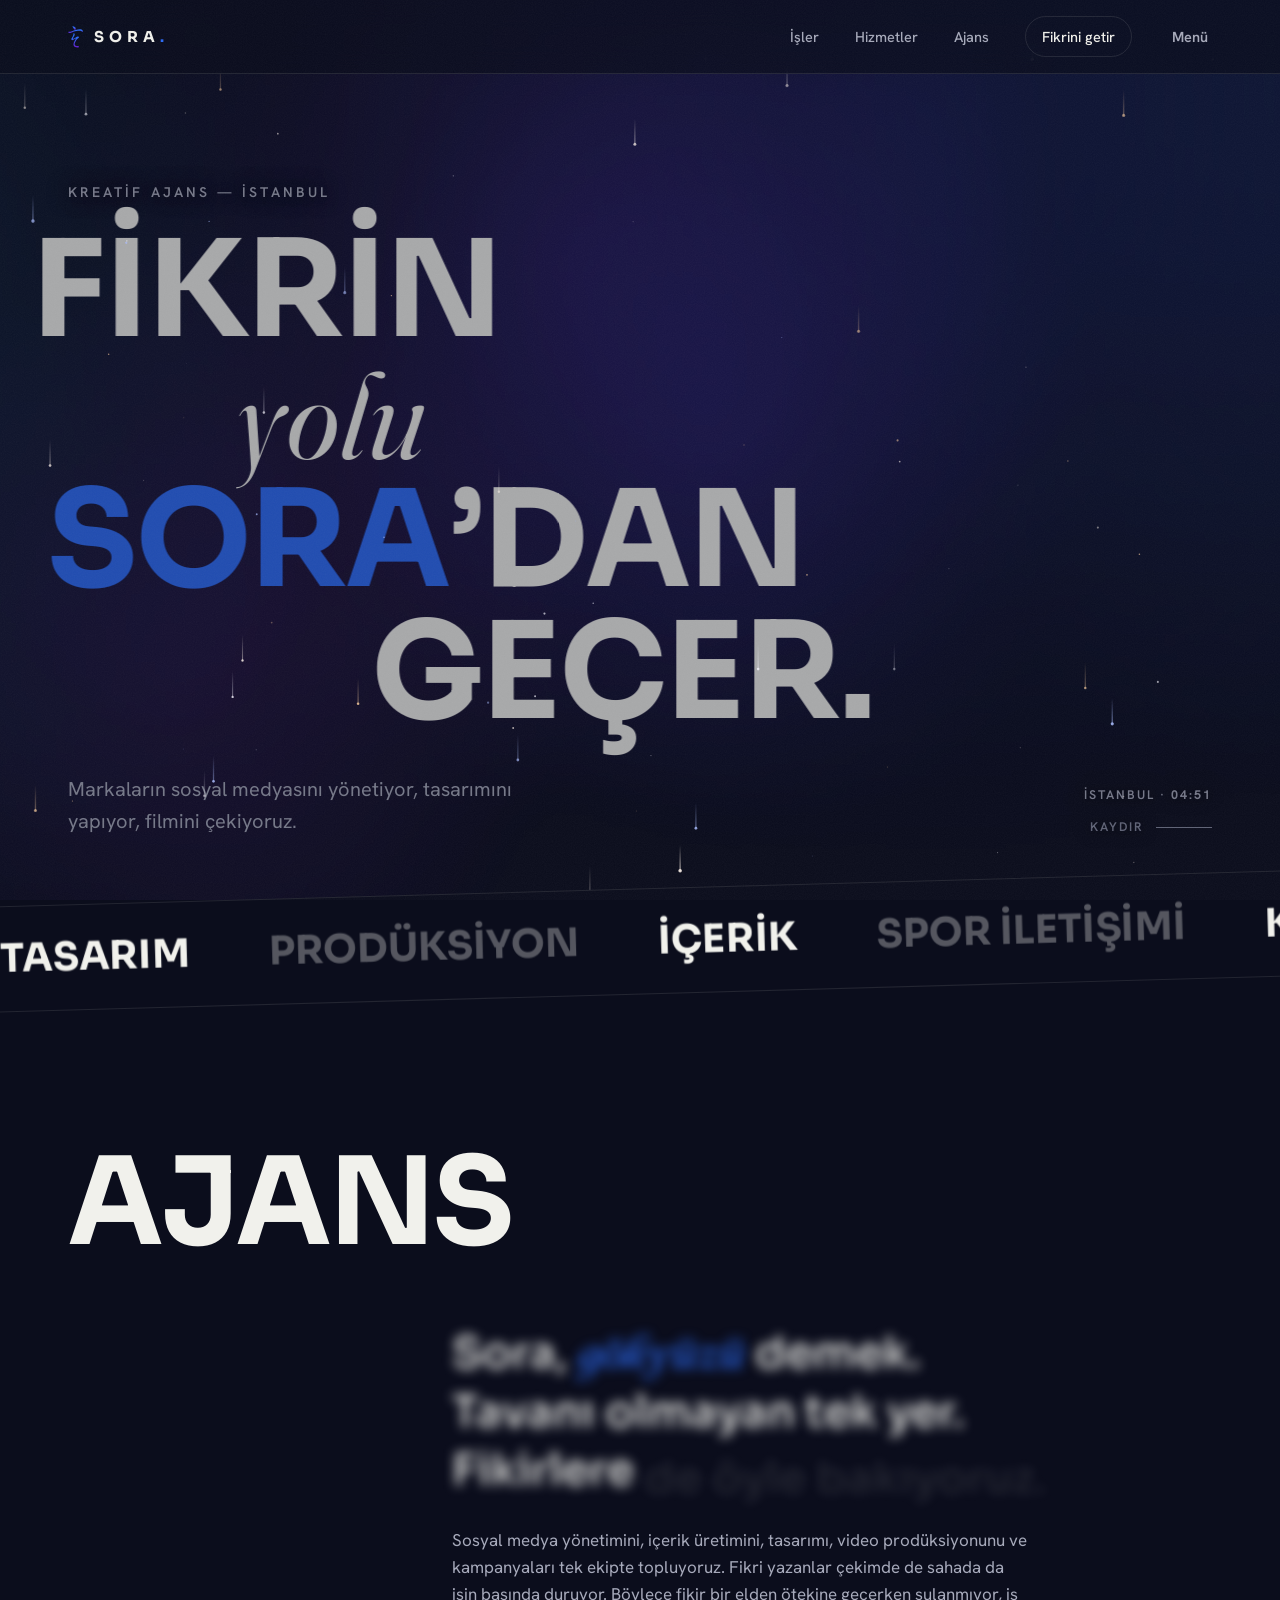
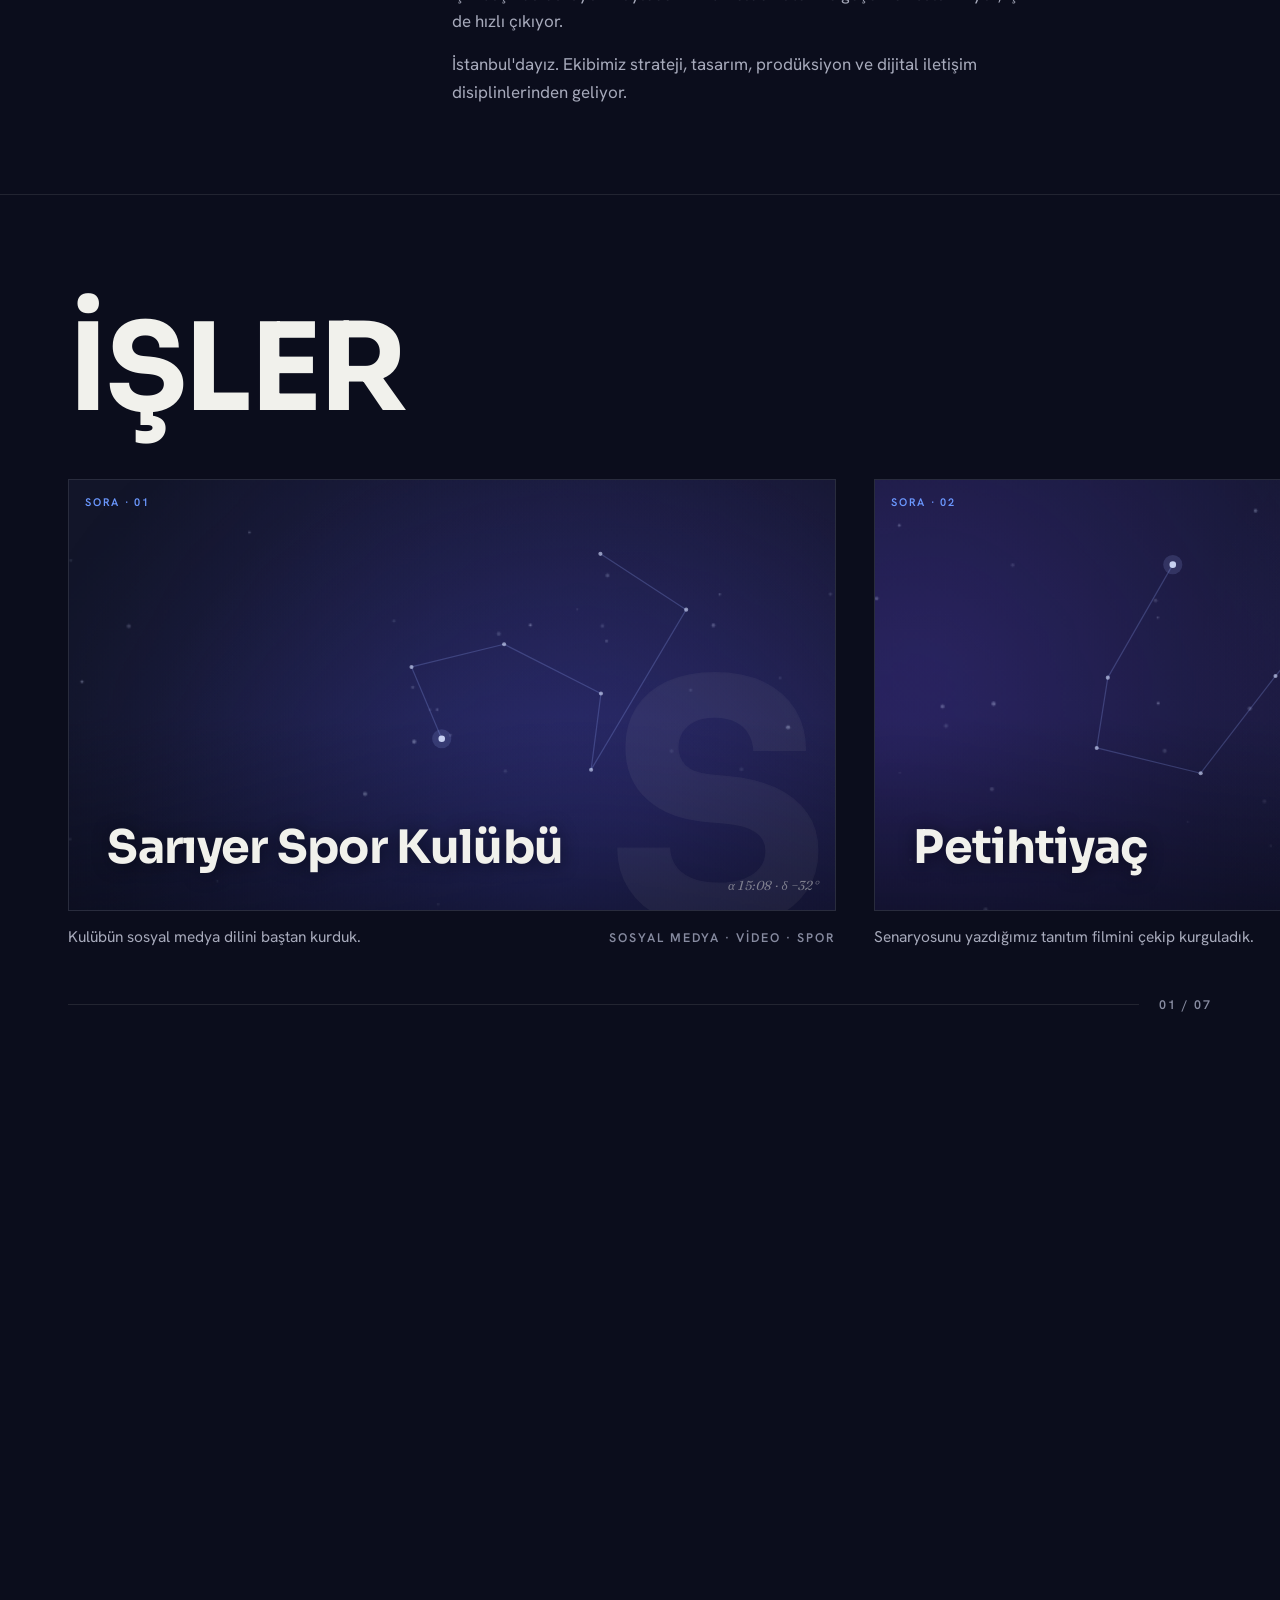
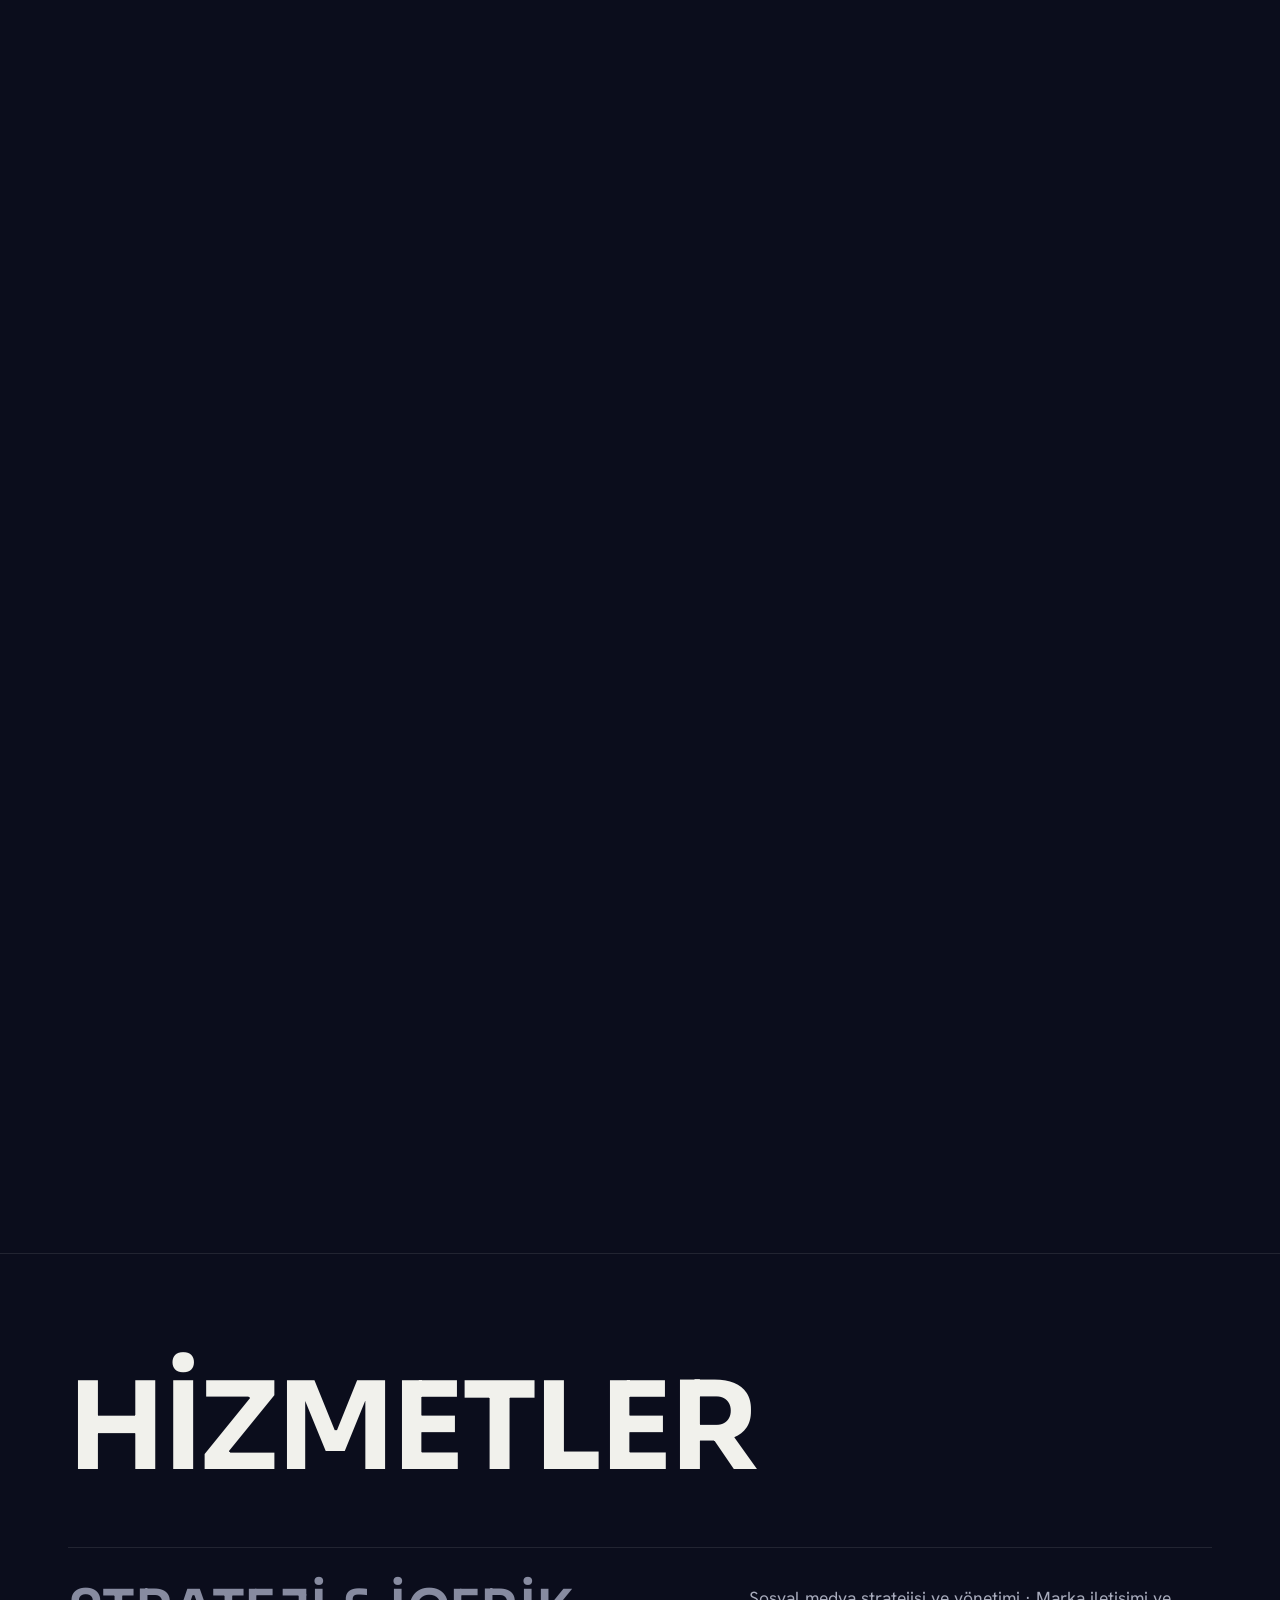
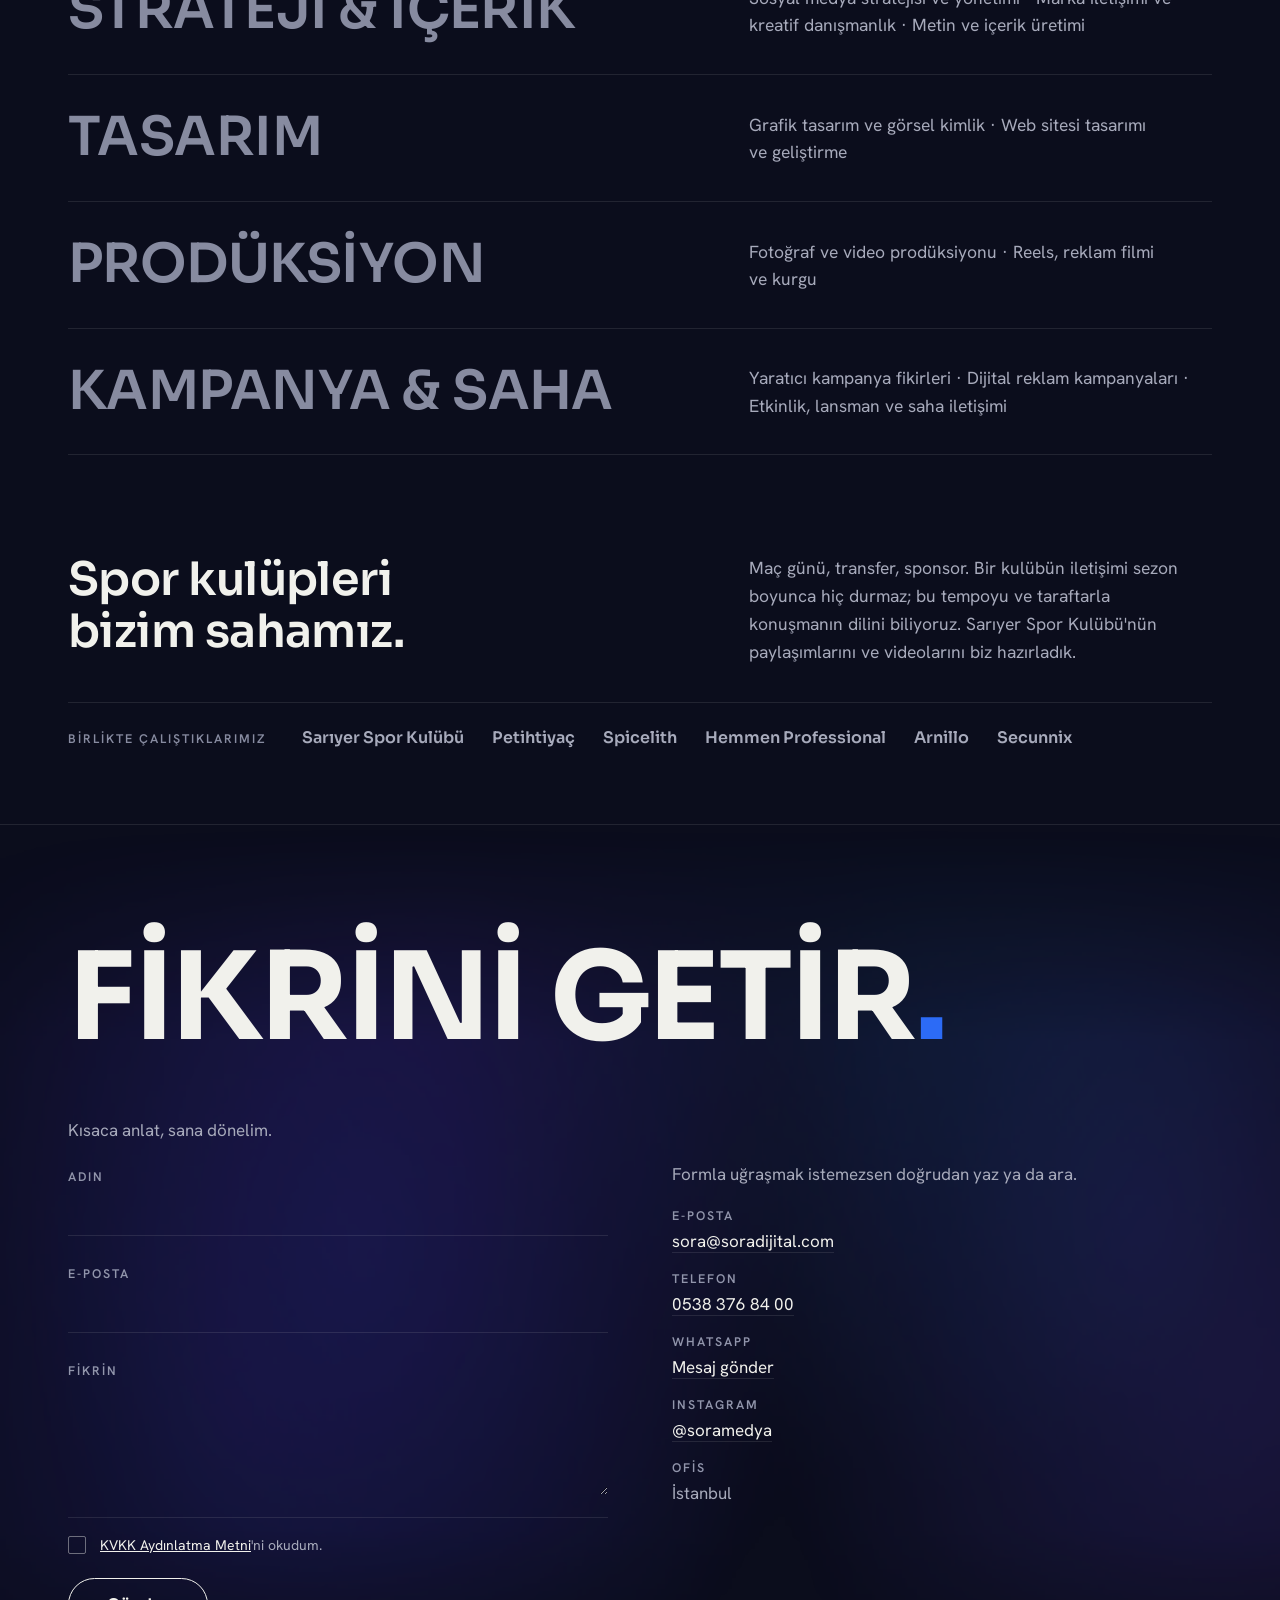
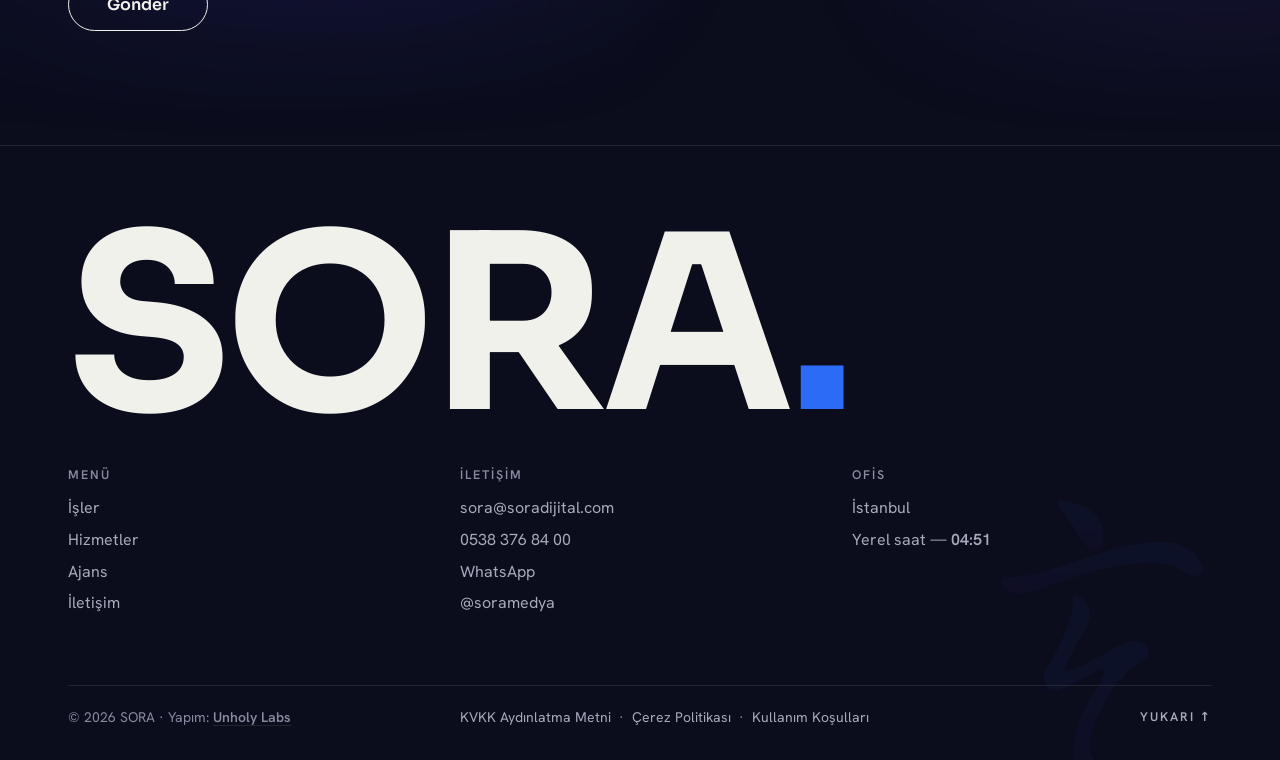
==== commit 6207fd5c: "Levha paralaksi + kaydirmaya bagli baslik harfleri; emniyet kontrolleri seyreltildi Galeri kayarken " ====
--- a/index.html
+++ b/index.html
@@ -27,7 +27,7 @@
 <link rel="preload" href="assets/fonts/HankenGrotesk-normal-400-latin-ext.woff2" as="font" type="font/woff2" crossorigin>
 <link rel="preload" href="assets/fonts/Fraunces-italic-300-600-tr.woff2" as="font" type="font/woff2" crossorigin>
 <link rel="stylesheet" href="assets/fonts.css?v=4e229690">
-<link rel="stylesheet" href="assets/style.css?v=2e965d7a">
+<link rel="stylesheet" href="assets/style.css?v=fa0175c4">
 <script>/* Acilis emniyeti: site.js yuklenemese ya da patlasa bile sayfa giyinsin.
    Gezinme anina baglidir. Normal acilisla YARISMAZ: yalnizca mutlak zamanlayicilar
    var, load olayina bagli erken kaldirma YOK (o yarisi kazaninca koreografi capasi
@@ -317,6 +317,6 @@
   </div>
 </footer>
 
-<script src="assets/site.js?v=63cbe160"></script>
+<script src="assets/site.js?v=058d51f6"></script>
 </body>
 </html>
--- a/assets/style.css
+++ b/assets/style.css
@@ -1 +1 @@
-html{color-scheme:dark}:root{--ground:#0b0d1c;--surface:#121529;--line:rgba(241,241,236,.1);--text:#f1f1ec;--muted:#a7aabb;--faint:#878ba0;--blue:#2c6bf6;--blue-metin:#6b98ff;--violet:#651acf;--hata-cizgi:#ff7b7b;--hata:#ff9c9c;--hata-etiket:#ffb4b4;--oluk:clamp(20px,4vw,48px);--kap:1240px;--kenar:max(var(--oluk),calc((100% - var(--kap)) / 2 + var(--oluk)));--t-bolum:clamp(min(52px,15.5vw),9.5vw,132px);--etiket:12.5px;--etiket-kucuk:11px;--etiket-aralik:.16em;--ease-out:cubic-bezier(.16,1,.3,1);--ease-inout:cubic-bezier(.76,0,.24,1);--display:"Sora",ui-sans-serif,system-ui,sans-serif;--body:"Hanken Grotesk",ui-sans-serif,system-ui,sans-serif;--serif:"Fraunces",Georgia,"Times New Roman",serif}*{box-sizing:border-box}html{scroll-behavior:smooth}html,body{overflow-x:clip}@supports not (overflow:clip){html{overflow-x:hidden}@media(max-width:860px),(max-height:619px),(max-aspect-ratio:4/5){body{overflow-x:hidden}}}body{margin:0;background:var(--ground);color:var(--text);font-family:var(--body);font-size:17px;line-height:1.6;-webkit-font-smoothing:antialiased}::selection{background:var(--blue);color:#fff}a{color:inherit}img{max-width:100%;display:block}a:focus-visible,button:focus-visible{outline:2px solid var(--blue);outline-offset:3px;border-radius:2px}.skip{position:absolute;left:-9999px;top:0;z-index:100;background:var(--text);color:var(--ground);padding:10px 18px;font-weight:600;text-decoration:none}.skip:focus{left:0}.shell{max-width:var(--kap);margin:0 auto;padding:0 var(--oluk)}main,footer{position:relative;z-index:1}header.hero{position:relative;z-index:0}html.yuklendi body:after{content:"";position:fixed;inset:0;z-index:70;pointer-events:none;opacity:.05;background-image:url("data:image/svg+xml,%3Csvg xmlns='http://www.w3.org/2000/svg' width='180' height='180'%3E%3Cfilter id='n'%3E%3CfeTurbulence type='fractalNoise' baseFrequency='0.9' numOctaves='2'/%3E%3CfeColorMatrix type='saturate' values='0'/%3E%3C/filter%3E%3Crect width='100%25' height='100%25' filter='url(%23n)'/%3E%3C/svg%3E");background-size:180px}.yildiz{position:fixed;inset:0;z-index:0;pointer-events:none}.curtain{position:fixed;inset:0;z-index:90;background:#070916;transition:transform .9s var(--ease-inout) .1s,visibility 0s 1.1s;animation:perdeEmniyet .6s var(--ease-inout) 6s forwards}@keyframes perdeEmniyet{to{transform:translateY(calc(-101% - 16vh));visibility:hidden}}.curtain .c-glyph{position:absolute;top:50%;left:50%;width:54px;height:78px;transform:translate(-50%,-82%);opacity:0;animation:cizim .7s var(--ease-out) .05s both}@keyframes cizim{0%{opacity:0;clip-path:inset(-8% -8% 104% -8%)}30%{opacity:1}to{opacity:1;clip-path:inset(-8% -8% -8% -8%)}}html.cikis .curtain .c-glyph{animation:none;opacity:1;clip-path:none;transform:translate(-50%,-92%)}.curtain .c-mark{position:absolute;top:50%;left:50%;transform:translate(-50%,calc(-50% + 34px));font-family:var(--display);font-weight:700;letter-spacing:.34em;font-size:15px;opacity:0;animation:soluk .5s ease .1s forwards}.curtain .c-sayi{position:absolute;right:var(--oluk);bottom:20px;font-family:var(--display);font-weight:700;line-height:1;font-size:clamp(48px,9vw,110px);letter-spacing:-.02em;color:#f1f1ec47;font-variant-numeric:tabular-nums}html.yuklendi .curtain:after{content:"";position:absolute;top:100%;left:0;right:0;height:16vh;background:#070916;-webkit-mask-image:linear-gradient(#000 0 18%,transparent 46%),url("data:image/svg+xml,%3Csvg xmlns='http://www.w3.org/2000/svg' width='700' height='160'%3E%3Cfilter id='b'%3E%3CfeTurbulence type='fractalNoise' baseFrequency='0.009 0.02' numOctaves='2' seed='7'/%3E%3CfeColorMatrix values='0 0 0 0 0 0 0 0 0 0 0 0 0 0 0 5 0 0 0 -1.8'/%3E%3C/filter%3E%3Crect width='100%25' height='100%25' filter='url(%23b)'/%3E%3C/svg%3E"),linear-gradient(#000 30%,transparent);mask-image:linear-gradient(#000 0 18%,transparent 46%),url("data:image/svg+xml,%3Csvg xmlns='http://www.w3.org/2000/svg' width='700' height='160'%3E%3Cfilter id='b'%3E%3CfeTurbulence type='fractalNoise' baseFrequency='0.009 0.02' numOctaves='2' seed='7'/%3E%3CfeColorMatrix values='0 0 0 0 0 0 0 0 0 0 0 0 0 0 0 5 0 0 0 -1.8'/%3E%3C/filter%3E%3Crect width='100%25' height='100%25' filter='url(%23b)'/%3E%3C/svg%3E"),linear-gradient(#000 30%,transparent);-webkit-mask-size:100% 100%,100% 160px,100% 100%;mask-size:100% 100%,100% 160px,100% 100%;-webkit-mask-repeat:no-repeat,repeat,no-repeat;mask-repeat:no-repeat,repeat,no-repeat;-webkit-mask-composite:source-over,source-in;mask-composite:add,intersect}@keyframes soluk{to{opacity:1}}html.yuklendi .curtain{transform:translateY(calc(-101% - 16vh));visibility:hidden}html.cikis .curtain{animation:none}html.yuklendi.cikis .curtain{transform:none;visibility:visible;transition:transform .55s var(--ease-inout)}html.cikis .curtain .c-sayi{display:none}html.cikis .curtain .c-mark{animation:none;opacity:1}html.icgelis .curtain .c-sayi,html.icgelis .curtain .c-glyph,html.icgelis .curtain .c-mark{display:none}.gecis{position:fixed;inset:0;width:100%;height:100%;z-index:88;pointer-events:none}.progress{position:fixed;top:0;left:0;right:0;height:2px;z-index:60;background:var(--blue);transform:scaleX(0);transform-origin:left}.cur{position:fixed;top:0;left:0;z-index:80;pointer-events:none;opacity:0;transition:opacity .3s;mix-blend-mode:difference}.cur.etiket{mix-blend-mode:normal}.cur.aktif{opacity:1}.cur:before{content:"";display:block;width:10px;height:10px;margin:-5px 0 0 -5px;border-radius:50%;background:#fff;transition:transform .3s var(--ease-out)}.cur.buyuk:before{transform:scale(3.4)}.cur.etiket:before{transform:scale(7)}.cur .cur-txt{position:absolute;top:0;left:0;transform:translate(-50%,-50%);font-size:11px;font-weight:600;letter-spacing:.08em;color:#000;opacity:0;transition:opacity .2s;pointer-events:none;white-space:nowrap}.cur.etiket .cur-txt{opacity:1}.roll{overflow:hidden;display:inline-block;vertical-align:top;text-decoration:none}.roll span{position:relative;display:block;transition:transform .5s var(--ease-out)}.roll span:after{content:attr(data-t);content:attr(data-t) / "";position:absolute;left:0;top:100%}.roll:hover span,.roll:focus-visible span{transform:translateY(-100%)}nav{position:fixed;inset:0 0 auto;z-index:50;-webkit-backdrop-filter:blur(14px);backdrop-filter:blur(14px);background:#0b0d1cb8;border-bottom:1px solid var(--line);transition:transform .45s var(--ease-out)}nav.gizli{transform:translateY(-101%)}.nav-in{max-width:var(--kap);margin:0 auto;padding:16px var(--oluk);display:flex;align-items:center;justify-content:space-between;gap:24px}.wordmark{font-family:var(--display);font-weight:700;letter-spacing:.34em;font-size:15px;text-decoration:none;display:inline-flex;align-items:center}.wordmark .mark{width:15px;height:22px;display:block;flex:0 0 auto;margin-right:11px}.wordmark span{color:var(--blue)}.nav-links{display:flex;gap:clamp(16px,3vw,36px);align-items:center}.nav-links a{text-decoration:none;font-size:14.5px;font-weight:500;color:var(--muted);transition:color .2s,opacity .3s}.nav-links a:hover,.nav-links a:focus-visible{color:var(--text)}.nav-links a.cta{color:var(--text);padding:8px 16px;border:1px solid var(--line);border-radius:999px;transition:border-color .25s,background .25s,color .25s,opacity .3s;display:inline-block}.nav-links a.cta:hover{border-color:var(--text);background:var(--text);color:var(--ground)}body.menu-open .nav-links a{opacity:0;visibility:hidden;transition:opacity .3s,visibility 0s .3s}.menu-btn{display:block;font-family:var(--body);font-weight:600;font-size:14.5px;color:var(--muted);background:none;border:none;padding:8px 4px;cursor:pointer;transition:color .2s}.menu-btn:hover{color:var(--text)}@media(max-width:720px){.nav-links a:not(.cta){display:none}}@media(max-width:360px){.nav-in,.nav-links{gap:12px}.nav-links a.cta{padding:8px 12px}}.menu-overlay{position:fixed;inset:0;z-index:40;background:#0b0d1cdb;-webkit-backdrop-filter:blur(16px);backdrop-filter:blur(16px);display:flex;flex-direction:column;justify-content:center;padding:0 var(--kenar);gap:4px;transform:translateY(-102%);visibility:hidden;overflow-y:auto;transition:transform .65s var(--ease-inout),visibility 0s .65s}body.menu-open .menu-overlay{transform:none;visibility:visible;transition:transform .65s var(--ease-inout)}html.menu-open,body.menu-open{overflow:hidden}.menu-overlay a{font-family:var(--display);font-weight:700;font-size:clamp(34px,7.5vw,72px);letter-spacing:-.015em;color:var(--text);text-decoration:none;display:flex;align-items:baseline;padding:clamp(10px,1.6vh,18px) 0;border-bottom:1px solid var(--line);opacity:0;transform:translateY(28px);transition:transform .55s var(--ease-out),opacity .4s ease,color .25s,padding-left .4s var(--ease-out);max-width:820px}.menu-overlay a:hover{color:var(--blue);padding-left:16px}.menu-overlay a:last-of-type{border-bottom:none}.menu-overlay a:nth-of-type(1){transition-delay:.12s}.menu-overlay a:nth-of-type(2){transition-delay:.08s}.menu-overlay a:nth-of-type(3){transition-delay:.04s}.menu-overlay a:nth-of-type(4){transition-delay:0s}body.menu-open .menu-overlay a{opacity:1;transform:none}body.menu-open .menu-overlay a:nth-of-type(1){transition-delay:.18s}body.menu-open .menu-overlay a:nth-of-type(2){transition-delay:.26s}body.menu-open .menu-overlay a:nth-of-type(3){transition-delay:.34s}body.menu-open .menu-overlay a:nth-of-type(4){transition-delay:.42s}.menu-meta{position:absolute;left:var(--kenar);right:var(--kenar);bottom:26px;display:flex;justify-content:space-between;gap:16px;flex-wrap:wrap;font-size:var(--etiket);font-weight:600;letter-spacing:var(--etiket-aralik);color:var(--faint);font-variant-numeric:tabular-nums;opacity:0;transition:opacity .5s ease .3s}body.menu-open .menu-meta{opacity:1}.menu-kapat{position:absolute;top:calc(74px + clamp(12px,2vh,22px));right:var(--kenar);font-family:var(--body);font-weight:600;font-size:13px;letter-spacing:.08em;color:var(--muted);background:none;border:none;padding:10px 4px;cursor:pointer;opacity:0;transition:color .2s,opacity .5s ease .3s}body.menu-open .menu-kapat{opacity:1}.menu-kapat:hover{color:var(--text)}.menu-kapat:not(:focus-visible){clip-path:inset(50%);width:1px;height:1px;overflow:hidden;white-space:nowrap;padding:0}@media(max-height:780px){.menu-overlay{justify-content:center;padding-top:150px;padding-bottom:24px}.menu-overlay a{font-size:clamp(24px,4.6vh,44px);padding:clamp(8px,1.2vh,14px) 0}.menu-meta{position:static;left:auto;right:auto;bottom:auto;padding-top:20px}}.gok{position:absolute;inset:-16%;width:132%;height:132%;filter:blur(18px) saturate(1.3);opacity:.45;z-index:0;pointer-events:none}.contact .gok{opacity:.3}.gok.ic-blur{filter:none}.gok.bekliyor{filter:none;opacity:0}.gok.canli{inset:0;width:100%;height:100%;filter:none;opacity:.62}.hero{min-height:100vh;min-height:100svh;display:flex;flex-direction:column;justify-content:flex-end;padding-top:120px;padding-bottom:clamp(40px,7vh,80px);overflow:hidden}.hero>:not(.gok){position:relative;z-index:1}.hero .gok{z-index:0}.hero-ic{flex:1;width:100%;display:flex;flex-direction:column;justify-content:flex-end}.hero .kicker{font-size:14px;font-weight:600;letter-spacing:.22em;color:var(--muted);margin:0 0 22px;opacity:0;transition:opacity .8s ease 1.05s}html.yuklendi .hero .kicker{opacity:1}.hero h1{font-family:var(--display);font-weight:700;font-size:clamp(44px,10.5vw,150px);line-height:.98;letter-spacing:-.015em;margin:0 0 34px;display:flex;flex-direction:column;will-change:transform}.hero h1 .l{display:block;overflow:hidden;padding:.2em .06em .2em 0;margin:-.2em 0;will-change:transform}.hero h1 .l:nth-child(2){margin-left:clamp(28px,9vw,150px)}.hero h1 .l:nth-child(4){margin-left:clamp(56px,18vw,300px)}.hero h1 .li.it{font-family:var(--serif);font-style:italic;font-weight:380;font-size:.9em;letter-spacing:.01em;color:var(--text)}.hero h1 .li{display:block}.hero h1 .hrf{display:inline-block;transform:translateY(125%);transition:transform .9s var(--ease-out) calc(.55s + var(--i)*32ms)}html.yuklendi .hero h1 .hrf{transform:none}.hero h1 em{font-style:normal;color:var(--blue)}.hero-foot{display:flex;justify-content:space-between;align-items:flex-end;gap:32px;opacity:0;transition:opacity .9s ease 1.3s}html.yuklendi .hero-foot{opacity:1}.hero .sub{font-size:clamp(17px,2vw,20px);color:var(--muted);max-width:44ch;margin:0}.foot-sag{display:flex;flex-direction:column;align-items:flex-end;gap:12px}.konum{font-size:var(--etiket);font-weight:600;letter-spacing:var(--etiket-aralik);color:var(--muted);white-space:nowrap;font-variant-numeric:tabular-nums}.scroll-hint{font-size:var(--etiket);font-weight:600;letter-spacing:var(--etiket-aralik);color:var(--faint);white-space:nowrap;display:flex;align-items:center;gap:12px}.scroll-hint:after{content:"";width:56px;height:1px;background:var(--faint);transform-origin:left;animation:nabiz 2.6s var(--ease-inout) infinite}@keyframes nabiz{0%,to{transform:scaleX(.35)}50%{transform:scaleX(1)}}.scroll-hint.durgun:after,body.menu-open .scroll-hint:after{animation-play-state:paused}.hero .kicker,.konum,.scroll-hint{text-shadow:0 1px 10px rgba(7,9,22,.95),0 0 22px rgba(7,9,22,.7)}@media(max-width:640px){.hero-foot{flex-direction:column;align-items:flex-start;gap:16px}.foot-sag{flex-direction:row;align-items:center;gap:22px}}@media(max-height:860px){.hero{padding-top:96px;padding-bottom:clamp(24px,4vh,48px)}.hero h1{font-size:clamp(40px,min(10.5vw,13vh),150px);margin-bottom:22px}.hero .kicker{margin-bottom:14px}}@media(max-height:500px)and (orientation:landscape){.hero{padding-top:84px;padding-bottom:16px}.hero h1{font-size:clamp(34px,11vh,150px);font-size:clamp(34px,11svh,150px);margin-bottom:14px}.hero .kicker{margin-bottom:10px}}.band{overflow:hidden;border-top:1px solid var(--line);border-bottom:1px solid var(--line);padding:20px 0;transform:rotate(-1.6deg) scale(1.03);margin:-10px 0 clamp(24px,4vh,48px);background:var(--ground);position:relative;z-index:2}.band-in{display:flex;gap:clamp(40px,6vw,88px);width:max-content;will-change:transform}.band span{font-family:var(--display);font-weight:700;font-size:clamp(22px,3.2vw,38px);letter-spacing:0;white-space:nowrap;color:#f1f1ec52}.band span.dolu{color:var(--text)}section{padding:clamp(72px,12vh,140px) 0 clamp(48px,8vh,96px);scroll-margin-top:64px}section+section{border-top:1px solid var(--line)}.giant{font-family:var(--display);font-weight:700;font-size:var(--t-bolum);line-height:1.08;letter-spacing:-.02em;margin:0 0 clamp(32px,6vh,64px);color:var(--text);will-change:transform}.giant em{font-style:normal;color:var(--blue)}.manifesto{font-size:clamp(24px,3.6vw,44px);line-height:1.32;font-weight:500;font-family:var(--display);max-width:24ch;margin:0 0 28px;text-wrap:balance}.manifesto .kelime{display:inline-block;opacity:.12;filter:blur(6px);transform:translateY(8px);transition:opacity .5s ease,filter .5s ease,transform .5s var(--ease-out)}.manifesto .kelime.ac{opacity:1;filter:none;transform:none}.manifesto .kelime.vurgu{font-family:var(--serif);font-style:italic;font-weight:400;font-size:1.04em;color:var(--blue)}p.dim{color:var(--muted);max-width:58ch;margin:0 0 16px}.sag{max-width:760px;margin-left:auto}@media(max-width:860px){.sag{margin-left:0}}#isler{padding:0}.yatay{height:340vh;height:calc(100svh + var(--sabit,240svh));position:relative}@supports not (height:1svh){.yatay{height:calc(100vh + var(--sabit,240vh))}}.yatay-sabit{position:sticky;top:0;height:100vh;height:100svh;display:flex;flex-direction:column;justify-content:flex-start;padding-top:clamp(88px,12vh,140px);gap:clamp(24px,5vh,52px);overflow:hidden}.yatay-sabit .giant{margin:0 auto;width:100%;max-width:var(--kap);padding:0 var(--oluk)}@media(min-width:861px)and (min-height:620px){.yatay-sabit .giant{font-size:min(var(--t-bolum),14svh)}}@supports not (height:1svh){@media(min-width:861px)and (min-height:620px){.yatay-sabit .giant{font-size:min(var(--t-bolum),14vh)}}}.ray{--kart:min(74vw,880px,calc((78svh - 270px) * 16 / 9));display:flex;align-items:stretch;gap:clamp(20px,3vw,44px);padding:0 var(--kenar);will-change:transform}@supports not (height:1svh){.ray{--kart:min(74vw,880px,calc((78vh - 270px) * 16 / 9))}}.ray .work{flex:0 0 var(--kart)}@media(min-width:861px){.ray .work,.ray .son{max-width:880px}}.ray .son{flex:0 0 min(48vw,520px,var(--kart));border:1px solid var(--line);display:flex;align-items:center;justify-content:center;text-decoration:none;text-align:center;padding:32px;position:relative;overflow:hidden;transition:border-color .3s,background .3s}.ray .son .kapak-gok{opacity:.55;transition:opacity .45s}.ray .son:hover .kapak-gok{opacity:1}.ray .son span{position:relative;font-family:var(--display);font-weight:700;font-size:clamp(22px,2.6vw,34px);line-height:1.2;letter-spacing:-.01em;color:var(--muted);transition:color .3s}.ray .son:hover{border-color:#f1f1ec4d}.ray .son:hover span{color:var(--text)}@media(max-width:860px),(max-height:619px),(max-aspect-ratio:4/5){#isler{padding:clamp(72px,12vh,140px) 0 clamp(48px,8vh,96px)}.yatay{height:auto}.yatay-sabit{position:static;height:auto;overflow:visible;gap:32px;padding-top:0}.ray{flex-direction:column;transform:none!important}.ray .work,.ray .son{flex:1 1 auto;width:auto}.ray .work,.ray .son{max-width:min(880px,calc((100vh - 130px) * 16 / 9));max-width:min(880px,calc((100svh - 130px) * 16 / 9))}.ray .son{padding:44px 24px}}.work{display:flex;flex-direction:column;gap:14px;text-decoration:none;container-type:inline-size}.work .cover{aspect-ratio:16/9;background:var(--surface);border:1px solid var(--line);display:flex;align-items:flex-end;padding:clamp(20px,3vw,40px);position:relative;overflow:hidden;transition:border-color .3s,clip-path 1.2s var(--ease-inout);clip-path:inset(0 14% 0 14%)}.work.in .cover{clip-path:inset(0 0 0 0)}.kapak-gok{position:absolute;inset:0;width:100%;height:100%;pointer-events:none}.work .ghost{position:absolute;right:2%;bottom:-16%;font-family:var(--display);font-weight:700;line-height:1;font-size:clamp(180px,26vw,380px);color:#f1f1ec0d;pointer-events:none;user-select:none;will-change:transform;transition:color .45s ease}.work:hover .ghost{color:#f1f1ec17}.work .cover:after{content:"";position:absolute;left:0;right:0;bottom:0;height:2px;background:var(--blue);transform:scaleX(0);transform-origin:left;transition:transform .45s var(--ease-inout)}.work:hover .cover{border-color:#f1f1ec40}.work:hover .cover:after{transform:scaleX(1)}.work .cover-name{font-family:var(--display);font-weight:700;font-size:clamp(26px,3.6vw,48px);font-size:clamp(26px,min(3.6vw,8.4cqi),48px);letter-spacing:-.015em;line-height:1.05;color:var(--text);position:relative;text-shadow:0 2px 16px rgba(7,9,22,.65);transition:transform .5s var(--ease-out)}.work:hover .cover-name{transform:translate(14px)}.work .meta{display:flex;justify-content:space-between;gap:16px;align-items:baseline;flex-wrap:wrap}.work .meta .what{font-size:15.5px;color:var(--muted);max-width:52ch}.work .meta .tags{font-size:var(--etiket);font-weight:600;letter-spacing:var(--etiket-aralik);color:var(--faint);white-space:nowrap}.work .plaka{position:absolute;top:14px;left:16px;font-family:var(--body);font-size:var(--etiket-kucuk);font-weight:600;letter-spacing:var(--etiket-aralik);color:var(--blue-metin);font-variant-numeric:tabular-nums;transition:opacity .5s ease .7s}.work .plaka-koor{position:absolute;bottom:14px;right:16px;font-family:var(--serif);font-style:italic;font-weight:380;font-size:13px;letter-spacing:.02em;color:#f1f1ec73;font-variant-numeric:tabular-nums;transition:opacity .5s ease .7s}@media(max-width:640px){.work .plaka-koor{display:none}}.svc-list{border-top:1px solid var(--line)}.svc-row{display:grid;grid-template-columns:minmax(0,7fr) minmax(0,5fr);gap:12px 32px;align-items:center;padding:32px 0;border-bottom:1px solid var(--line);transition:opacity .35s ease,padding-left .45s var(--ease-out)}@media(max-width:720px){.svc-row{grid-template-columns:1fr;gap:8px}}.svc-row h3{font-family:var(--display);font-weight:600;font-size:clamp(26px,4.2vw,54px);line-height:1.15;letter-spacing:-.01em;margin:0;color:var(--text);transition:color .35s ease}@media(hover:hover)and (pointer:fine){.svc-row h3{color:var(--faint)}.svc-list:hover .svc-row{opacity:.35}.svc-list:hover .svc-row:hover{opacity:1;padding-left:20px}.svc-row:hover h3{color:var(--text)}}.svc-row p{margin:0;color:var(--muted);font-size:clamp(15.5px,1.8vw,17.5px);line-height:1.55;text-wrap:pretty}.spor{margin-top:clamp(64px,11vh,120px);display:grid;grid-template-columns:minmax(0,7fr) minmax(0,5fr);gap:14px 32px;align-items:start}@media(max-width:720px){.spor{grid-template-columns:1fr}}.spor h3{font-family:var(--display);font-weight:600;font-size:clamp(28px,3.6vw,46px);line-height:1.12;letter-spacing:-.012em;margin:0;color:var(--text);max-width:13ch;text-wrap:balance}.spor p{margin:0;color:var(--muted);font-size:clamp(15.5px,1.8vw,17.5px);line-height:1.6;max-width:44ch;text-wrap:pretty}.refs{margin-top:36px;padding-top:22px;border-top:1px solid var(--line);display:flex;gap:14px 28px;align-items:baseline;flex-wrap:wrap}.refs b{font-size:var(--etiket);font-weight:600;letter-spacing:var(--etiket-aralik);color:var(--faint);margin-right:8px}@media(max-width:640px){.refs b{width:100%;margin-right:0}}.refs span{font-family:var(--display);font-weight:600;font-size:16px;color:var(--muted)}.ray-bar{display:flex;align-items:center;gap:20px;width:100%;max-width:var(--kap);margin:0 auto;padding:0 var(--oluk)}.ray-doluluk{flex:1;height:1px;background:var(--line);position:relative;overflow:hidden}.ray-doluluk:after{content:"";position:absolute;inset:0;background:var(--blue);transform:scaleX(var(--p,0));transform-origin:left}.ray-sayi{font-family:var(--body);font-weight:600;font-size:var(--etiket);letter-spacing:var(--etiket-aralik);color:var(--faint);font-variant-numeric:tabular-nums;white-space:nowrap}@media(max-width:860px),(max-height:619px),(max-aspect-ratio:4/5){.ray-bar{display:none}}.ok-svg{display:inline-block;vertical-align:-.09em;width:.92em;height:.92em;margin-left:.26em;fill:none;stroke:currentColor;stroke-width:3.1;stroke-linecap:round;stroke-linejoin:round}.work .cover .kapak-gok,.media .kapak-gok{transition:filter .5s var(--ease-out)}.work:hover .cover .kapak-gok,.media:hover .kapak-gok{filter:brightness(1.32) saturate(1.12)}.foot-glyph{position:absolute;right:clamp(20px,6vw,80px);bottom:-36px;width:clamp(140px,16vw,220px);height:auto;aspect-ratio:163.88/236.61;opacity:.05;pointer-events:none}@media(max-width:720px){.foot-glyph{display:none}}.yapim{color:inherit;font-weight:600;text-decoration:underline;text-decoration-thickness:1px;text-underline-offset:3px;text-decoration-color:var(--line);transition:color .2s,text-decoration-color .2s}.yapim:hover{color:var(--text);text-decoration-color:var(--blue)}@media(max-width:860px){.yasal{display:flex;flex-wrap:wrap;column-gap:24px}.yasal .ayrac{display:none}}.contact{position:relative;overflow:hidden;--faint:#9195ab}.contact>.shell{position:relative;z-index:1}.contact .gok{left:0;right:0;width:100%;-webkit-mask-image:linear-gradient(to bottom,transparent 12%,#000 30%,#000 70%,transparent 88%);mask-image:linear-gradient(to bottom,transparent 12%,#000 30%,#000 70%,transparent 88%)}html.hareket .contact:before{top:0;z-index:1}.contact .giant{font-size:min(var(--t-bolum),12vw)}.contact-grid{display:grid;grid-template-columns:1fr 1fr;gap:clamp(32px,5vw,72px);margin-top:12px}@media(max-width:860px){.contact-grid{grid-template-columns:1fr}}form{display:flex;flex-direction:column;gap:0}.field{border-bottom:1px solid var(--line);padding:6px 0 14px;margin-bottom:22px;transition:border-color .3s}.field label{display:block;font-size:var(--etiket);font-weight:600;letter-spacing:var(--etiket-aralik);color:var(--faint);margin-bottom:6px}.field input,.field textarea{width:100%;background:transparent;border:none;outline:none;color:var(--text);font-family:var(--body);font-size:18px;line-height:1.5;padding:0;resize:vertical}.field input,.field textarea{scroll-margin-top:120px}.field:focus-within{border-color:var(--blue);outline:2px solid var(--blue);outline-offset:6px;border-radius:2px}.field input:focus-visible,.field textarea:focus-visible{outline:none}button.gonder{align-self:flex-start;font-family:var(--display);font-weight:600;font-size:16px;color:var(--text);background:transparent;border:1px solid var(--text);border-radius:999px;padding:15px 38px;cursor:pointer;transition:background .25s,color .25s,transform .2s ease-out;will-change:transform}button.gonder:hover{background:var(--text);color:var(--ground)}.kvkk-onay{display:flex;flex-wrap:wrap;gap:8px 14px;align-items:flex-start;margin:-6px 0 22px}.kvkk-onay input{-webkit-appearance:none;appearance:none;flex:0 0 auto;width:18px;height:18px;margin:2px 0 0;border:1px solid rgba(241,241,236,.42);border-radius:2px;background:transparent;position:relative;cursor:pointer;transition:background-color .2s,border-color .2s}.kvkk-onay input:hover{border-color:#f1f1ecb3}.kvkk-onay input:checked{background:var(--blue) url("data:image/svg+xml,%3Csvg xmlns='http://www.w3.org/2000/svg' viewBox='0 0 16 16'%3E%3Cpath d='M3.5 8.5l3 3 6-7' fill='none' stroke='%23fff' stroke-width='1.6' stroke-linecap='round' stroke-linejoin='round'/%3E%3C/svg%3E") center/14px no-repeat;border-color:var(--blue)}.kvkk-onay input:focus-visible{outline:2px solid var(--blue);outline-offset:3px}.kvkk-onay label{flex:1 1 0;min-width:0;font-size:14px;color:var(--muted);letter-spacing:0;font-weight:400;text-wrap:pretty}.kvkk-onay a{color:var(--text)}@media(forced-colors:active){.kvkk-onay input{-webkit-appearance:auto;appearance:auto}}.form-durum{margin-top:14px;font-size:14px;color:var(--muted);max-width:46ch;min-height:1em}.direct{color:var(--muted);font-size:17px}.direct p{margin:0 0 18px;max-width:44ch}.direct .row{margin-bottom:14px}.direct .row b{display:block;font-size:var(--etiket);font-weight:600;letter-spacing:var(--etiket-aralik);color:var(--faint);margin-bottom:2px}.direct a{color:var(--text);text-decoration:none;border-bottom:1px solid var(--line);transition:border-color .2s}.direct a:hover{border-color:var(--blue)}.direct .todo{color:var(--faint);border-bottom:1px dashed var(--line)}footer{border-top:1px solid var(--line);padding:clamp(48px,8vh,88px) 0 32px;color:var(--faint);font-size:14px;overflow:hidden}footer a{color:var(--muted);text-decoration:none;transition:color .2s}.foot-duz{display:flex;justify-content:space-between;align-items:baseline;gap:14px 28px;flex-wrap:wrap}footer a:hover{color:var(--text)}.foot-ust{display:grid;grid-template-columns:repeat(3,minmax(0,1fr));gap:32px;margin-bottom:clamp(40px,7vh,72px)}@media(max-width:720px){.foot-ust{grid-template-columns:1fr;gap:28px}}.foot-kolon>b{display:block;font-size:var(--etiket);font-weight:600;letter-spacing:var(--etiket-aralik);color:var(--faint);margin-bottom:10px}.foot-kolon a,.foot-kolon span{display:block;font-size:16px;color:var(--muted);margin-bottom:6px}.foot-kolon .saat{font-weight:600}.foot-kolon a:hover{color:var(--text)}.foot-kolon .todo{color:var(--faint);border-bottom:1px dashed var(--line);display:block;width:fit-content}.foot-mark{display:block;text-decoration:none;font-family:var(--display);font-weight:700;line-height:.9;font-size:clamp(min(88px,27vw),19vw,270px);letter-spacing:-.02em;color:var(--text);margin:0 0 28px;transition:color .3s}.foot-mark em{font-style:normal;color:var(--blue)}.foot-mark:hover{color:var(--blue)}.foot-mark:hover em{color:var(--text)}.foot-alt{display:grid;grid-template-columns:calc((100% - 64px) / 3) auto 1fr;gap:16px 32px;align-items:center;border-top:1px solid var(--line);padding-top:20px}.foot-alt .yukari{justify-self:end}@media(max-width:900px){.foot-alt{display:flex;justify-content:space-between;flex-wrap:wrap;gap:16px}}.yukari{white-space:nowrap;font-weight:600;letter-spacing:var(--etiket-aralik);font-size:var(--etiket)}@keyframes sayfaGel{0%{opacity:0;transform:translateY(18px)}}main.legal{animation:sayfaGel .6s var(--ease-out)}main.case>.case-ust>.case-ust-ic,main.case>.shell{animation:sayfaGel .6s var(--ease-out)}.case{padding-top:120px}.case-ust{position:relative;overflow:hidden;padding:36px 0 8px}.case-ust .gok{z-index:0;left:0;right:0;width:100%;filter:blur(12px) saturate(1.3);-webkit-mask-image:linear-gradient(to bottom,transparent 12%,#000 28%,#000 52%,transparent 88%);mask-image:linear-gradient(to bottom,transparent 12%,#000 28%,#000 52%,transparent 88%)}.case-ust .gok.ic-blur{filter:none}.case-ust>:not(.gok){position:relative;z-index:1}.case-baslik{display:grid;grid-template-columns:minmax(0,7fr) minmax(0,5fr);gap:clamp(24px,4vw,56px);align-items:start;margin:18px 0 30px}@media(max-width:860px){.case-baslik{grid-template-columns:1fr}}.burc-sahne{width:100%;height:auto;display:block;-webkit-mask-image:linear-gradient(to right,transparent,#000 10%,#000 90%,transparent),linear-gradient(to bottom,transparent,#000 14%,#000 86%,transparent);-webkit-mask-composite:source-in;mask-image:linear-gradient(to right,transparent,#000 10%,#000 90%,transparent),linear-gradient(to bottom,transparent,#000 14%,#000 86%,transparent);mask-composite:intersect}@media(max-width:860px){.burc-sahne{max-width:440px}}.case-kicker{display:flex;gap:20px;align-items:baseline;flex-wrap:wrap;font-size:var(--etiket);font-weight:600;letter-spacing:var(--etiket-aralik);color:var(--muted);margin:0 0 10px;font-variant-numeric:tabular-nums}.case-kicker .no{color:var(--blue-metin)}.back{display:inline-block;text-decoration:none;font-size:14.5px;font-weight:500;color:var(--muted);margin-bottom:36px;transition:color .2s,opacity .8s ease,transform .9s var(--ease-out)}.back:hover{color:var(--text)}.case h1{font-family:var(--display);font-weight:700;font-size:clamp(38px,6.4vw,76px);line-height:1.08;letter-spacing:-.02em;margin:0 0 18px;max-width:16ch}.case-lede{font-size:clamp(18px,2.2vw,23px);color:var(--muted);max-width:52ch;margin:0 0 36px;line-height:1.5;text-wrap:pretty}.facts{display:flex;flex-wrap:wrap;gap:28px 56px;border-top:1px solid var(--line);border-bottom:1px solid var(--line);padding:20px 0;margin-bottom:clamp(32px,5vh,56px)}.facts div b{display:block;font-size:var(--etiket);font-weight:600;letter-spacing:var(--etiket-aralik);color:var(--muted);margin-bottom:2px}.facts div span{font-size:16px}.media-grid{display:grid;grid-template-columns:1fr 1fr;gap:14px;margin:0 0 clamp(40px,6vh,64px)}@media(max-width:640px){.media-grid{grid-template-columns:1fr}}.media{aspect-ratio:4/3;background:var(--surface);border:1px solid var(--line);position:relative;overflow:hidden;clip-path:inset(0 12% 0 12%);transition:clip-path 1.1s var(--ease-inout),border-color .3s}.media-grid.in .media{clip-path:inset(0 0 0 0)}.media-grid.in .media:nth-child(2){transition-delay:.08s}.media-grid.in .media:nth-child(3){transition-delay:.16s}.media-grid.in .media:nth-child(4){transition-delay:.24s}.media-grid.in .media:nth-child(5){transition-delay:.32s}.media:hover{border-color:#f1f1ec40}.media.wide{grid-column:1/-1;aspect-ratio:16/8}.case-text{max-width:660px;margin-bottom:clamp(40px,6vh,64px)}.case-text p,.case-text ul{max-width:58ch}.case-text p,.case-text li{text-wrap:pretty}.case-text h2{font-family:var(--display);font-weight:600;font-size:clamp(22px,3vw,30px);margin:36px 0 14px;line-height:1.15}.case-text h2:first-child{margin-top:0}.case-text p{color:var(--muted);margin:0 0 14px}.case-text ul{margin:0 0 14px;padding-left:20px;color:var(--muted)}.case-text li{margin-bottom:6px}.next-work{display:block;text-decoration:none;border:1px solid var(--line);padding:clamp(32px,5vh,48px) clamp(22px,4vw,44px);position:relative;overflow:hidden;margin-bottom:72px;transition:border-color .3s,opacity .8s ease,transform .9s var(--ease-out)}.next-work:hover{border-color:#f1f1ec47}.next-work b,.next-work span{position:relative}.next-work .kapak-gok{opacity:.55;transition:opacity .45s}.next-work:hover .kapak-gok{opacity:1}.next-work b{display:block;font-size:var(--etiket);font-weight:600;letter-spacing:var(--etiket-aralik);color:var(--faint);margin-bottom:8px}.next-work span{font-family:var(--display);font-weight:700;font-size:clamp(26px,4vw,44px);letter-spacing:-.015em;transition:color .25s}.next-work:hover span{color:var(--blue)}.legal{padding-top:140px;padding-bottom:64px}.legal>*{max-width:624px}.legal h1{font-family:var(--display);font-weight:700;font-size:clamp(28px,4.4vw,44px);line-height:1.15;letter-spacing:-.015em;margin:0 0 10px}.legal .guncel{color:var(--faint);font-size:14px;margin:0 0 36px}.legal h2{font-family:var(--display);font-weight:600;font-size:20px;margin:36px 0 10px}.legal p,.legal li{color:var(--muted);font-size:16px;max-width:58ch;text-wrap:pretty}.legal ul,.legal ol{padding-left:22px;margin:0 0 14px}.legal p{margin:0 0 14px}.bosluk{background:#2c6bf629;padding:0 5px;border-radius:3px;color:var(--text);font-weight:500}.kayip{min-height:100vh;min-height:100svh;display:flex;flex-direction:column;align-items:flex-start;justify-content:center;padding-top:84px;padding-bottom:12px;position:relative;z-index:1}.kayip .kod{font-family:var(--display);font-weight:700;line-height:.9;font-size:clamp(110px,24vw,320px);letter-spacing:-.02em;color:var(--text);margin:0 0 8px}.kayip-uzun .kod{font-size:clamp(84px,17vw,230px)}@media(max-height:520px)and (orientation:landscape){.kayip .kod{font-size:min(24vw,33svh)}.kayip-uzun .kod{font-size:min(17vw,26svh)}}.kayip .kod em{font-style:normal;color:var(--blue)}.kayip h1{font-family:var(--display);font-weight:600;font-size:clamp(22px,3vw,30px);line-height:1.15;margin:0 0 14px}.kayip p{color:var(--muted);max-width:44ch;margin:0 0 32px}.kayip .don{font-family:var(--display);font-weight:600;font-size:16px;color:var(--text);text-decoration:none;border:1px solid var(--text);border-radius:999px;padding:14px 34px;display:inline-block;transition:background .25s,color .25s}.kayip .don:hover{background:var(--text);color:var(--ground)}.don-grup{display:flex;gap:12px;flex-wrap:wrap}.kayip .don.ikincil{border-color:var(--line);color:var(--muted)}.kayip .don.ikincil:hover{border-color:var(--text);background:transparent;color:var(--text)}.rise{opacity:0;transform:translateY(28px);transition:opacity .8s ease,transform .9s var(--ease-out)}.back.rise{transition:color .2s,opacity .8s ease,transform .9s var(--ease-out)}.next-work.rise{transition:border-color .3s,opacity .8s ease,transform .9s var(--ease-out)}.rise.in{opacity:1;transform:none}.sat{display:block;overflow:hidden}.sat-ic{display:block;transform:translateY(115%);transition:transform .85s var(--ease-out)}.satir.in .sat-ic{transform:none}body.morf main,body.morf footer,body.morf .band{opacity:0;transition:opacity .45s ease}.morf-kopya .cover{height:100%;aspect-ratio:auto;clip-path:none!important;transform:none!important}.morf-kopya .cover:after{display:none}html.hareket .work.in.morf-kopya .cover-name,.morf-kopya .ghost,.morf-kopya .kapak-burc,.morf-kopya .plaka,.morf-kopya .plaka-koor{animation:none;transition:opacity .3s ease}html.hareket .work.in.morf-kopya.iniyor .cover-name,.morf-kopya.iniyor .ghost,.morf-kopya.iniyor .kapak-burc,.morf-kopya.iniyor .plaka,.morf-kopya.iniyor .plaka-koor{opacity:0}.morf-kopya .cover{transition:border-color .6s ease .2s,background-color .6s ease .2s}.morf-kopya.iniyor .cover{border-color:transparent;background-color:var(--ground)}.morf-kopya .cover .kapak-gok{filter:brightness(1.32) saturate(1.12)}.morf-kopya .cover:before{content:"";position:absolute;inset:0;z-index:1;pointer-events:none;background:linear-gradient(to bottom,var(--ground),rgba(11,13,28,0) 24%,rgba(11,13,28,0) 50%,var(--ground));opacity:0;transition:opacity .6s ease .25s}.morf-kopya.iniyor .cover:before{opacity:1}html.acil .rise,html.acil .hero .kicker,html.acil .hero-foot{opacity:1;transform:none}html.acil .hero h1 .hrf{transform:none}html.acil .work .cover,html.acil .media{clip-path:none}html.acil .manifesto .kelime{opacity:1;filter:none;transform:none}html.acil .sat-ic{transform:none}html.acil .yatay{height:auto}html.acil .yatay-sabit{position:static;height:auto;overflow:visible}html.acil .ray{flex-direction:column;transform:none!important}html.acil .ray .work,html.acil .ray .son{flex:1 1 auto;width:auto}html.acil .ray-bar,html.acil .cur,html.acil .progress,html.acil .gok,.acil-not{display:none}html.acil #f:not([data-hazir]) .gonder{display:none}html.acil #f:not([data-hazir]) .acil-not{display:block}@media(prefers-reduced-motion:reduce){html{scroll-behavior:auto}main.case>.case-ust>.case-ust-ic,main.case>.shell,main.legal{animation:none}.ray .son .kapak-gok,.next-work .kapak-gok{transition:none;opacity:1}.curtain,.cur,.progress,.gok,.yildiz{display:none}.hero h1 .hrf,.hero .kicker,.hero-foot{transform:none;opacity:1;transition:none}.band{transform:none}.scroll-hint:after{animation:none}.sat-ic{transform:none;transition:none}.work .cover,.media{clip-path:none;transition:border-color .3s}.burc-sahne{display:none}.manifesto .kelime{opacity:1;filter:none;transform:none;transition:none}.yatay{height:auto}.yatay-sabit{position:static;height:auto;overflow:visible}.ray{flex-direction:column;transform:none!important}.ray .work,.ray .son{flex:1 1 auto;width:auto}.ray-bar{display:none}.roll span{transition:none}.rise{opacity:1;transform:none;transition:none}.menu-overlay,.menu-overlay a{transition:none}body.menu-open .menu-overlay a{transition-delay:0s}}.mobil-alt{position:fixed;left:50%;bottom:calc(18px + env(safe-area-inset-bottom,0px));z-index:45;display:none;align-items:center;gap:10px;width:max-content;transform:translate(-50%,150%);opacity:0;pointer-events:none;visibility:hidden;transition:transform .55s var(--ease-out),opacity .4s,visibility 0s .55s}.mobil-alt.goster{transform:translate(-50%);opacity:1;pointer-events:auto;visibility:visible;transition:transform .55s var(--ease-out),opacity .4s,visibility 0s}html.menu-open .mobil-alt,body.menu-open .mobil-alt{opacity:0;pointer-events:none}@media(max-width:860px){.mobil-alt{display:flex}}.mobil-cta,.mobil-wp{display:inline-flex;align-items:center;color:var(--text);text-decoration:none;background:#0b0d1ceb;border:1px solid rgba(255,255,255,.14);box-shadow:0 12px 34px #0006;border-radius:999px}.mobil-cta{gap:9px;padding:15px 24px;white-space:nowrap;font-family:var(--display);font-weight:600;font-size:14px;letter-spacing:.02em}.mobil-cta:after{content:"";width:6px;height:6px;border-radius:50%;background:var(--blue)}.mobil-wp{justify-content:center;width:52px;height:52px;flex:0 0 auto}.mobil-wp svg{width:20px;height:20px;display:block}.field.hatali{border-color:var(--hata-cizgi)}.field .hata,.kvkk-onay .hata{display:block;color:var(--hata);font-size:13px;letter-spacing:0;font-weight:400;margin-top:8px}.kvkk-onay .hata{flex:0 0 100%;margin-top:0;padding-left:32px}.kvkk-onay.hatali input{border-color:var(--hata-cizgi)}.kvkk-onay.hatali label{color:var(--hata-etiket)}button.gonder[aria-busy=true]{opacity:.72;cursor:progress}button.gonder[aria-busy=true]:after{content:"";display:inline-block;width:13px;height:13px;margin-left:10px;vertical-align:-2px;border-radius:50%;border:2px solid currentColor;border-right-color:transparent;animation:don .8s linear infinite}@keyframes don{to{transform:rotate(360deg)}}.form-durum.hata{color:var(--hata)}.form-durum a{color:var(--text)}@media(prefers-reduced-motion:reduce){button.gonder[aria-busy=true]:after{animation:none}}@media(max-width:860px){.field input,.field textarea{min-height:44px}.foot-kolon a{display:flex;align-items:center;min-height:44px}.foot-alt a,.foot-duz a{display:inline-flex;align-items:center;min-height:44px}.kvkk-onay input:before{content:"";position:absolute;inset:-14px}.menu-btn,.wordmark{position:relative}.menu-btn:before,.wordmark:before{content:"";position:absolute;left:0;right:0;top:50%;height:44px;transform:translateY(-50%)}.back{padding:10px 0;margin:-10px 0 26px}}.harfli .hz{display:inline-block;white-space:nowrap;overflow:hidden;overflow:clip;padding:.22em .05em .26em 0;margin:-.22em -.05em -.26em 0}.harfli .hh{display:inline-block;transform:translateY(140%);transition:transform 1.05s var(--ease-out) calc(.06s + var(--i) * 34ms)}.harfli.in .hh{transform:none}html.hareket section+section{border-top-color:transparent;position:relative}html.hareket section+section:before{content:"";position:absolute;left:0;right:0;top:-1px;height:1px;background:var(--line);pointer-events:none;transform:scaleX(0);transform-origin:left;transition:transform 1.6s var(--ease-inout)}html.hareket section.cizgi:before{transform:none}@keyframes yukselis{0%{opacity:0;transform:translateY(26px)}}html.hareket .svc-list{border-top-color:transparent;position:relative}html.hareket .svc-list:before,html.hareket .svc-row:after{content:"";position:absolute;left:0;right:0;height:1px;background:var(--line);transform:scaleX(0);transform-origin:left;pointer-events:none}html.hareket .svc-list:before{top:-1px;transition:transform 1.3s var(--ease-inout)}html.hareket .svc-list.in:before{transform:none}html.hareket .svc-row{border-bottom-color:transparent;position:relative}html.hareket .svc-row:after{bottom:-1px;transition:transform 1.3s var(--ease-inout) calc(.14s + var(--r,0) * .11s)}html.hareket .svc-row.in:after{transform:none}html.hareket .svc-row:not(.in) h3,html.hareket .svc-row:not(.in) p{opacity:0}html.hareket .svc-row.in h3{animation:yukselis 1s var(--ease-out) calc(.1s + var(--r,0) * .11s) backwards}html.hareket .svc-row.in p{animation:yukselis 1s var(--ease-out) calc(.26s + var(--r,0) * .11s) backwards}.kapak-burc{position:absolute;inset:0;width:100%;height:100%;pointer-events:none}.kapak-burc line{stroke:#96aaff3d;stroke-width:.9;stroke-linecap:round;fill:none;transition:stroke-dashoffset var(--gs,.5s) linear var(--gd,0s),stroke .45s ease}.kapak-burc circle{fill:#d7e1ff;opacity:var(--a,.55)}.kapak-burc .hale{fill:#9fb3ff;opacity:.16}html.hareket .kapak-burc line{stroke-dashoffset:var(--len)}html.hareket .kapak-burc circle{opacity:0;transform:scale(.2);transform-box:fill-box;transform-origin:center;transition:opacity .5s ease var(--d),transform .8s var(--ease-out) var(--d)}html.hareket .work.in .kapak-burc.hazir line{stroke-dashoffset:0}html.hareket .work.in .kapak-burc.hazir circle{opacity:var(--a,.55);transform:none}html.hareket .work.in .kapak-burc.hazir .hale{opacity:.16}.work:hover .kapak-burc line{stroke:#b2c2ff80}html.hareket .work:not(.in) .cover-name,html.hareket .work:not(.in) .meta,html.hareket .work:not(.in) .plaka,html.hareket .work:not(.in) .plaka-koor{opacity:0}html.hareket .work.in .cover-name{animation:yukselis 1s var(--ease-out) .5s backwards}html.hareket .work.in .meta{animation:yukselis 1s var(--ease-out) .64s backwards}html.acil .harfli .hh{transform:none}html.acil.hareket .svc-row:not(.in) h3,html.acil.hareket .svc-row:not(.in) p,html.acil.hareket .work:not(.in) .cover-name,html.acil.hareket .work:not(.in) .meta,html.acil.hareket .work:not(.in) .plaka,html.acil.hareket .work:not(.in) .plaka-koor{opacity:1}html.acil.hareket section+section:before,html.acil.hareket .svc-list:before,html.acil.hareket .svc-row:after{transform:none}html.acil.hareket .kapak-burc line{stroke-dashoffset:0}html.acil.hareket .kapak-burc circle{opacity:var(--a,.55);transform:none}html.acil.hareket .kapak-burc .hale{opacity:.16}.levha{position:absolute;z-index:1;top:11%;right:6%;height:78%;aspect-ratio:4/5;overflow:hidden;background:var(--surface);border:1px solid rgba(241,241,236,.16);box-shadow:0 18px 50px #00000073;pointer-events:none;transition:transform .7s var(--ease-out),border-color .4s ease}.levha img{display:block;width:100%;height:100%;object-fit:cover;transition:clip-path 1.15s cubic-bezier(.65,0,.35,1) .45s,filter 1.6s ease .95s}.levha:after{content:"";position:absolute;inset:0;pointer-events:none;background:linear-gradient(to bottom,transparent calc(100% - 3px),rgba(205,218,255,.9) calc(100% - 1px),transparent);opacity:0;transform:translateY(-100%);transition:transform 1.15s cubic-bezier(.65,0,.35,1) .45s,opacity .35s ease 1.6s}html.hareket .work:not(.in) .levha img,html.hareket .media-grid:not(.in) .levha img{clip-path:inset(0 0 100% 0);filter:grayscale(1) brightness(.55) contrast(1.15)}html.hareket .work:not(.in) .levha:after,html.hareket .media-grid:not(.in) .levha:after{opacity:1}html.hareket .work.in .levha:after,html.hareket .media-grid.in .levha:after{transform:translateY(0)}html.hareket .work.in .levha img,html.hareket .media-grid.in .levha img{clip-path:inset(0 0 0 0)}.work:hover .levha{transform:translateY(-6px);border-color:#f1f1ec4d}.cover.levhali .cover-name{max-width:56%;font-size:clamp(20px,min(3.2vw,6.4cqi),44px)}.cover.levhali .ghost{display:none}.media .levha{height:auto;inset:8% auto 8% 50%;transform:translate(-50%)}@media(prefers-reduced-motion:reduce){.levha,.levha img,.levha:after{transition:none}}#ajans .shell{position:relative}.gok-kure{position:absolute;left:var(--oluk,clamp(20px,4vw,48px));top:calc(var(--t-bolum,clamp(52px,9.5vw,132px)) * 1.08 + clamp(32px,6vh,64px));width:max(0px,min(380px,calc(100% - 880px)));aspect-ratio:1;pointer-events:none}@media(max-width:860px){.gok-kure{left:auto;right:var(--oluk,20px);top:0;width:clamp(96px,28vw,150px);opacity:.85}}
+html{color-scheme:dark}:root{--ground:#0b0d1c;--surface:#121529;--line:rgba(241,241,236,.1);--text:#f1f1ec;--muted:#a7aabb;--faint:#878ba0;--blue:#2c6bf6;--blue-metin:#6b98ff;--violet:#651acf;--hata-cizgi:#ff7b7b;--hata:#ff9c9c;--hata-etiket:#ffb4b4;--oluk:clamp(20px,4vw,48px);--kap:1240px;--kenar:max(var(--oluk),calc((100% - var(--kap)) / 2 + var(--oluk)));--t-bolum:clamp(min(52px,15.5vw),9.5vw,132px);--etiket:12.5px;--etiket-kucuk:11px;--etiket-aralik:.16em;--ease-out:cubic-bezier(.16,1,.3,1);--ease-inout:cubic-bezier(.76,0,.24,1);--display:"Sora",ui-sans-serif,system-ui,sans-serif;--body:"Hanken Grotesk",ui-sans-serif,system-ui,sans-serif;--serif:"Fraunces",Georgia,"Times New Roman",serif}*{box-sizing:border-box}html{scroll-behavior:smooth}html,body{overflow-x:clip}@supports not (overflow:clip){html{overflow-x:hidden}@media(max-width:860px),(max-height:619px),(max-aspect-ratio:4/5){body{overflow-x:hidden}}}body{margin:0;background:var(--ground);color:var(--text);font-family:var(--body);font-size:17px;line-height:1.6;-webkit-font-smoothing:antialiased}::selection{background:var(--blue);color:#fff}a{color:inherit}img{max-width:100%;display:block}a:focus-visible,button:focus-visible{outline:2px solid var(--blue);outline-offset:3px;border-radius:2px}.skip{position:absolute;left:-9999px;top:0;z-index:100;background:var(--text);color:var(--ground);padding:10px 18px;font-weight:600;text-decoration:none}.skip:focus{left:0}.shell{max-width:var(--kap);margin:0 auto;padding:0 var(--oluk)}main,footer{position:relative;z-index:1}header.hero{position:relative;z-index:0}html.yuklendi body:after{content:"";position:fixed;inset:0;z-index:70;pointer-events:none;opacity:.05;background-image:url("data:image/svg+xml,%3Csvg xmlns='http://www.w3.org/2000/svg' width='180' height='180'%3E%3Cfilter id='n'%3E%3CfeTurbulence type='fractalNoise' baseFrequency='0.9' numOctaves='2'/%3E%3CfeColorMatrix type='saturate' values='0'/%3E%3C/filter%3E%3Crect width='100%25' height='100%25' filter='url(%23n)'/%3E%3C/svg%3E");background-size:180px}.yildiz{position:fixed;inset:0;z-index:0;pointer-events:none}.curtain{position:fixed;inset:0;z-index:90;background:#070916;transition:transform .9s var(--ease-inout) .1s,visibility 0s 1.1s;animation:perdeEmniyet .6s var(--ease-inout) 6s forwards}@keyframes perdeEmniyet{to{transform:translateY(calc(-101% - 16vh));visibility:hidden}}.curtain .c-glyph{position:absolute;top:50%;left:50%;width:54px;height:78px;transform:translate(-50%,-82%);opacity:0;animation:cizim .7s var(--ease-out) .05s both}@keyframes cizim{0%{opacity:0;clip-path:inset(-8% -8% 104% -8%)}30%{opacity:1}to{opacity:1;clip-path:inset(-8% -8% -8% -8%)}}html.cikis .curtain .c-glyph{animation:none;opacity:1;clip-path:none;transform:translate(-50%,-92%)}.curtain .c-mark{position:absolute;top:50%;left:50%;transform:translate(-50%,calc(-50% + 34px));font-family:var(--display);font-weight:700;letter-spacing:.34em;font-size:15px;opacity:0;animation:soluk .5s ease .1s forwards}.curtain .c-sayi{position:absolute;right:var(--oluk);bottom:20px;font-family:var(--display);font-weight:700;line-height:1;font-size:clamp(48px,9vw,110px);letter-spacing:-.02em;color:#f1f1ec47;font-variant-numeric:tabular-nums}html.yuklendi .curtain:after{content:"";position:absolute;top:100%;left:0;right:0;height:16vh;background:#070916;-webkit-mask-image:linear-gradient(#000 0 18%,transparent 46%),url("data:image/svg+xml,%3Csvg xmlns='http://www.w3.org/2000/svg' width='700' height='160'%3E%3Cfilter id='b'%3E%3CfeTurbulence type='fractalNoise' baseFrequency='0.009 0.02' numOctaves='2' seed='7'/%3E%3CfeColorMatrix values='0 0 0 0 0 0 0 0 0 0 0 0 0 0 0 5 0 0 0 -1.8'/%3E%3C/filter%3E%3Crect width='100%25' height='100%25' filter='url(%23b)'/%3E%3C/svg%3E"),linear-gradient(#000 30%,transparent);mask-image:linear-gradient(#000 0 18%,transparent 46%),url("data:image/svg+xml,%3Csvg xmlns='http://www.w3.org/2000/svg' width='700' height='160'%3E%3Cfilter id='b'%3E%3CfeTurbulence type='fractalNoise' baseFrequency='0.009 0.02' numOctaves='2' seed='7'/%3E%3CfeColorMatrix values='0 0 0 0 0 0 0 0 0 0 0 0 0 0 0 5 0 0 0 -1.8'/%3E%3C/filter%3E%3Crect width='100%25' height='100%25' filter='url(%23b)'/%3E%3C/svg%3E"),linear-gradient(#000 30%,transparent);-webkit-mask-size:100% 100%,100% 160px,100% 100%;mask-size:100% 100%,100% 160px,100% 100%;-webkit-mask-repeat:no-repeat,repeat,no-repeat;mask-repeat:no-repeat,repeat,no-repeat;-webkit-mask-composite:source-over,source-in;mask-composite:add,intersect}@keyframes soluk{to{opacity:1}}html.yuklendi .curtain{transform:translateY(calc(-101% - 16vh));visibility:hidden}html.cikis .curtain{animation:none}html.yuklendi.cikis .curtain{transform:none;visibility:visible;transition:transform .55s var(--ease-inout)}html.cikis .curtain .c-sayi{display:none}html.cikis .curtain .c-mark{animation:none;opacity:1}html.icgelis .curtain .c-sayi,html.icgelis .curtain .c-glyph,html.icgelis .curtain .c-mark{display:none}.gecis{position:fixed;inset:0;width:100%;height:100%;z-index:88;pointer-events:none}.progress{position:fixed;top:0;left:0;right:0;height:2px;z-index:60;background:var(--blue);transform:scaleX(0);transform-origin:left}.cur{position:fixed;top:0;left:0;z-index:80;pointer-events:none;opacity:0;transition:opacity .3s;mix-blend-mode:difference}.cur.etiket{mix-blend-mode:normal}.cur.aktif{opacity:1}.cur:before{content:"";display:block;width:10px;height:10px;margin:-5px 0 0 -5px;border-radius:50%;background:#fff;transition:transform .3s var(--ease-out)}.cur.buyuk:before{transform:scale(3.4)}.cur.etiket:before{transform:scale(7)}.cur .cur-txt{position:absolute;top:0;left:0;transform:translate(-50%,-50%);font-size:11px;font-weight:600;letter-spacing:.08em;color:#000;opacity:0;transition:opacity .2s;pointer-events:none;white-space:nowrap}.cur.etiket .cur-txt{opacity:1}.roll{overflow:hidden;display:inline-block;vertical-align:top;text-decoration:none}.roll span{position:relative;display:block;transition:transform .5s var(--ease-out)}.roll span:after{content:attr(data-t);content:attr(data-t) / "";position:absolute;left:0;top:100%}.roll:hover span,.roll:focus-visible span{transform:translateY(-100%)}nav{position:fixed;inset:0 0 auto;z-index:50;-webkit-backdrop-filter:blur(14px);backdrop-filter:blur(14px);background:#0b0d1cb8;border-bottom:1px solid var(--line);transition:transform .45s var(--ease-out)}nav.gizli{transform:translateY(-101%)}.nav-in{max-width:var(--kap);margin:0 auto;padding:16px var(--oluk);display:flex;align-items:center;justify-content:space-between;gap:24px}.wordmark{font-family:var(--display);font-weight:700;letter-spacing:.34em;font-size:15px;text-decoration:none;display:inline-flex;align-items:center}.wordmark .mark{width:15px;height:22px;display:block;flex:0 0 auto;margin-right:11px}.wordmark span{color:var(--blue)}.nav-links{display:flex;gap:clamp(16px,3vw,36px);align-items:center}.nav-links a{text-decoration:none;font-size:14.5px;font-weight:500;color:var(--muted);transition:color .2s,opacity .3s}.nav-links a:hover,.nav-links a:focus-visible{color:var(--text)}.nav-links a.cta{color:var(--text);padding:8px 16px;border:1px solid var(--line);border-radius:999px;transition:border-color .25s,background .25s,color .25s,opacity .3s;display:inline-block}.nav-links a.cta:hover{border-color:var(--text);background:var(--text);color:var(--ground)}body.menu-open .nav-links a{opacity:0;visibility:hidden;transition:opacity .3s,visibility 0s .3s}.menu-btn{display:block;font-family:var(--body);font-weight:600;font-size:14.5px;color:var(--muted);background:none;border:none;padding:8px 4px;cursor:pointer;transition:color .2s}.menu-btn:hover{color:var(--text)}@media(max-width:720px){.nav-links a:not(.cta){display:none}}@media(max-width:360px){.nav-in,.nav-links{gap:12px}.nav-links a.cta{padding:8px 12px}}.menu-overlay{position:fixed;inset:0;z-index:40;background:#0b0d1cdb;-webkit-backdrop-filter:blur(16px);backdrop-filter:blur(16px);display:flex;flex-direction:column;justify-content:center;padding:0 var(--kenar);gap:4px;transform:translateY(-102%);visibility:hidden;overflow-y:auto;transition:transform .65s var(--ease-inout),visibility 0s .65s}body.menu-open .menu-overlay{transform:none;visibility:visible;transition:transform .65s var(--ease-inout)}html.menu-open,body.menu-open{overflow:hidden}.menu-overlay a{font-family:var(--display);font-weight:700;font-size:clamp(34px,7.5vw,72px);letter-spacing:-.015em;color:var(--text);text-decoration:none;display:flex;align-items:baseline;padding:clamp(10px,1.6vh,18px) 0;border-bottom:1px solid var(--line);opacity:0;transform:translateY(28px);transition:transform .55s var(--ease-out),opacity .4s ease,color .25s,padding-left .4s var(--ease-out);max-width:820px}.menu-overlay a:hover{color:var(--blue);padding-left:16px}.menu-overlay a:last-of-type{border-bottom:none}.menu-overlay a:nth-of-type(1){transition-delay:.12s}.menu-overlay a:nth-of-type(2){transition-delay:.08s}.menu-overlay a:nth-of-type(3){transition-delay:.04s}.menu-overlay a:nth-of-type(4){transition-delay:0s}body.menu-open .menu-overlay a{opacity:1;transform:none}body.menu-open .menu-overlay a:nth-of-type(1){transition-delay:.18s}body.menu-open .menu-overlay a:nth-of-type(2){transition-delay:.26s}body.menu-open .menu-overlay a:nth-of-type(3){transition-delay:.34s}body.menu-open .menu-overlay a:nth-of-type(4){transition-delay:.42s}.menu-meta{position:absolute;left:var(--kenar);right:var(--kenar);bottom:26px;display:flex;justify-content:space-between;gap:16px;flex-wrap:wrap;font-size:var(--etiket);font-weight:600;letter-spacing:var(--etiket-aralik);color:var(--faint);font-variant-numeric:tabular-nums;opacity:0;transition:opacity .5s ease .3s}body.menu-open .menu-meta{opacity:1}.menu-kapat{position:absolute;top:calc(74px + clamp(12px,2vh,22px));right:var(--kenar);font-family:var(--body);font-weight:600;font-size:13px;letter-spacing:.08em;color:var(--muted);background:none;border:none;padding:10px 4px;cursor:pointer;opacity:0;transition:color .2s,opacity .5s ease .3s}body.menu-open .menu-kapat{opacity:1}.menu-kapat:hover{color:var(--text)}.menu-kapat:not(:focus-visible){clip-path:inset(50%);width:1px;height:1px;overflow:hidden;white-space:nowrap;padding:0}@media(max-height:780px){.menu-overlay{justify-content:center;padding-top:150px;padding-bottom:24px}.menu-overlay a{font-size:clamp(24px,4.6vh,44px);padding:clamp(8px,1.2vh,14px) 0}.menu-meta{position:static;left:auto;right:auto;bottom:auto;padding-top:20px}}.gok{position:absolute;inset:-16%;width:132%;height:132%;filter:blur(18px) saturate(1.3);opacity:.45;z-index:0;pointer-events:none}.contact .gok{opacity:.3}.gok.ic-blur{filter:none}.gok.bekliyor{filter:none;opacity:0}.gok.canli{inset:0;width:100%;height:100%;filter:none;opacity:.62}.hero{min-height:100vh;min-height:100svh;display:flex;flex-direction:column;justify-content:flex-end;padding-top:120px;padding-bottom:clamp(40px,7vh,80px);overflow:hidden}.hero>:not(.gok){position:relative;z-index:1}.hero .gok{z-index:0}.hero-ic{flex:1;width:100%;display:flex;flex-direction:column;justify-content:flex-end}.hero .kicker{font-size:14px;font-weight:600;letter-spacing:.22em;color:var(--muted);margin:0 0 22px;opacity:0;transition:opacity .8s ease 1.05s}html.yuklendi .hero .kicker{opacity:1}.hero h1{font-family:var(--display);font-weight:700;font-size:clamp(44px,10.5vw,150px);line-height:.98;letter-spacing:-.015em;margin:0 0 34px;display:flex;flex-direction:column;will-change:transform}.hero h1 .l{display:block;overflow:hidden;padding:.2em .06em .2em 0;margin:-.2em 0;will-change:transform}.hero h1 .l:nth-child(2){margin-left:clamp(28px,9vw,150px)}.hero h1 .l:nth-child(4){margin-left:clamp(56px,18vw,300px)}.hero h1 .li.it{font-family:var(--serif);font-style:italic;font-weight:380;font-size:.9em;letter-spacing:.01em;color:var(--text)}.hero h1 .li{display:block}.hero h1 .hrf{display:inline-block;transform:translateY(125%);transition:transform .9s var(--ease-out) calc(.55s + var(--i)*32ms)}html.yuklendi .hero h1 .hrf{transform:none}.hero h1 em{font-style:normal;color:var(--blue)}.hero-foot{display:flex;justify-content:space-between;align-items:flex-end;gap:32px;opacity:0;transition:opacity .9s ease 1.3s}html.yuklendi .hero-foot{opacity:1}.hero .sub{font-size:clamp(17px,2vw,20px);color:var(--muted);max-width:44ch;margin:0}.foot-sag{display:flex;flex-direction:column;align-items:flex-end;gap:12px}.konum{font-size:var(--etiket);font-weight:600;letter-spacing:var(--etiket-aralik);color:var(--muted);white-space:nowrap;font-variant-numeric:tabular-nums}.scroll-hint{font-size:var(--etiket);font-weight:600;letter-spacing:var(--etiket-aralik);color:var(--faint);white-space:nowrap;display:flex;align-items:center;gap:12px}.scroll-hint:after{content:"";width:56px;height:1px;background:var(--faint);transform-origin:left;animation:nabiz 2.6s var(--ease-inout) infinite}@keyframes nabiz{0%,to{transform:scaleX(.35)}50%{transform:scaleX(1)}}.scroll-hint.durgun:after,body.menu-open .scroll-hint:after{animation-play-state:paused}.hero .kicker,.konum,.scroll-hint{text-shadow:0 1px 10px rgba(7,9,22,.95),0 0 22px rgba(7,9,22,.7)}@media(max-width:640px){.hero-foot{flex-direction:column;align-items:flex-start;gap:16px}.foot-sag{flex-direction:row;align-items:center;gap:22px}}@media(max-height:860px){.hero{padding-top:96px;padding-bottom:clamp(24px,4vh,48px)}.hero h1{font-size:clamp(40px,min(10.5vw,13vh),150px);margin-bottom:22px}.hero .kicker{margin-bottom:14px}}@media(max-height:500px)and (orientation:landscape){.hero{padding-top:84px;padding-bottom:16px}.hero h1{font-size:clamp(34px,11vh,150px);font-size:clamp(34px,11svh,150px);margin-bottom:14px}.hero .kicker{margin-bottom:10px}}.band{overflow:hidden;border-top:1px solid var(--line);border-bottom:1px solid var(--line);padding:20px 0;transform:rotate(-1.6deg) scale(1.03);margin:-10px 0 clamp(24px,4vh,48px);background:var(--ground);position:relative;z-index:2}.band-in{display:flex;gap:clamp(40px,6vw,88px);width:max-content;will-change:transform}.band span{font-family:var(--display);font-weight:700;font-size:clamp(22px,3.2vw,38px);letter-spacing:0;white-space:nowrap;color:#f1f1ec52}.band span.dolu{color:var(--text)}section{padding:clamp(72px,12vh,140px) 0 clamp(48px,8vh,96px);scroll-margin-top:64px}section+section{border-top:1px solid var(--line)}.giant{font-family:var(--display);font-weight:700;font-size:var(--t-bolum);line-height:1.08;letter-spacing:-.02em;margin:0 0 clamp(32px,6vh,64px);color:var(--text);will-change:transform}.giant em{font-style:normal;color:var(--blue)}.manifesto{font-size:clamp(24px,3.6vw,44px);line-height:1.32;font-weight:500;font-family:var(--display);max-width:24ch;margin:0 0 28px;text-wrap:balance}.manifesto .kelime{display:inline-block;opacity:.12;filter:blur(6px);transform:translateY(8px);transition:opacity .5s ease,filter .5s ease,transform .5s var(--ease-out)}.manifesto .kelime.ac{opacity:1;filter:none;transform:none}.manifesto .kelime.vurgu{font-family:var(--serif);font-style:italic;font-weight:400;font-size:1.04em;color:var(--blue)}p.dim{color:var(--muted);max-width:58ch;margin:0 0 16px}.sag{max-width:760px;margin-left:auto}@media(max-width:860px){.sag{margin-left:0}}#isler{padding:0}.yatay{height:340vh;height:calc(100svh + var(--sabit,240svh));position:relative}@supports not (height:1svh){.yatay{height:calc(100vh + var(--sabit,240vh))}}.yatay-sabit{position:sticky;top:0;height:100vh;height:100svh;display:flex;flex-direction:column;justify-content:flex-start;padding-top:clamp(88px,12vh,140px);gap:clamp(24px,5vh,52px);overflow:hidden}.yatay-sabit .giant{margin:0 auto;width:100%;max-width:var(--kap);padding:0 var(--oluk)}@media(min-width:861px)and (min-height:620px){.yatay-sabit .giant{font-size:min(var(--t-bolum),14svh)}}@supports not (height:1svh){@media(min-width:861px)and (min-height:620px){.yatay-sabit .giant{font-size:min(var(--t-bolum),14vh)}}}.ray{--kart:min(74vw,880px,calc((78svh - 270px) * 16 / 9));display:flex;align-items:stretch;gap:clamp(20px,3vw,44px);padding:0 var(--kenar);will-change:transform}@supports not (height:1svh){.ray{--kart:min(74vw,880px,calc((78vh - 270px) * 16 / 9))}}.ray .work{flex:0 0 var(--kart)}@media(min-width:861px){.ray .work,.ray .son{max-width:880px}}.ray .son{flex:0 0 min(48vw,520px,var(--kart));border:1px solid var(--line);display:flex;align-items:center;justify-content:center;text-decoration:none;text-align:center;padding:32px;position:relative;overflow:hidden;transition:border-color .3s,background .3s}.ray .son .kapak-gok{opacity:.55;transition:opacity .45s}.ray .son:hover .kapak-gok{opacity:1}.ray .son span{position:relative;font-family:var(--display);font-weight:700;font-size:clamp(22px,2.6vw,34px);line-height:1.2;letter-spacing:-.01em;color:var(--muted);transition:color .3s}.ray .son:hover{border-color:#f1f1ec4d}.ray .son:hover span{color:var(--text)}@media(max-width:860px),(max-height:619px),(max-aspect-ratio:4/5){#isler{padding:clamp(72px,12vh,140px) 0 clamp(48px,8vh,96px)}.yatay{height:auto}.yatay-sabit{position:static;height:auto;overflow:visible;gap:32px;padding-top:0}.ray{flex-direction:column;transform:none!important}.ray .work,.ray .son{flex:1 1 auto;width:auto}.ray .work,.ray .son{max-width:min(880px,calc((100vh - 130px) * 16 / 9));max-width:min(880px,calc((100svh - 130px) * 16 / 9))}.ray .son{padding:44px 24px}}.work{display:flex;flex-direction:column;gap:14px;text-decoration:none;container-type:inline-size}.work .cover{aspect-ratio:16/9;background:var(--surface);border:1px solid var(--line);display:flex;align-items:flex-end;padding:clamp(20px,3vw,40px);position:relative;overflow:hidden;transition:border-color .3s,clip-path 1.2s var(--ease-inout);clip-path:inset(0 14% 0 14%)}.work.in .cover{clip-path:inset(0 0 0 0)}.kapak-gok{position:absolute;inset:0;width:100%;height:100%;pointer-events:none}.work .ghost{position:absolute;right:2%;bottom:-16%;font-family:var(--display);font-weight:700;line-height:1;font-size:clamp(180px,26vw,380px);color:#f1f1ec0d;pointer-events:none;user-select:none;will-change:transform;transition:color .45s ease}.work:hover .ghost{color:#f1f1ec17}.work .cover:after{content:"";position:absolute;left:0;right:0;bottom:0;height:2px;background:var(--blue);transform:scaleX(0);transform-origin:left;transition:transform .45s var(--ease-inout)}.work:hover .cover{border-color:#f1f1ec40}.work:hover .cover:after{transform:scaleX(1)}.work .cover-name{font-family:var(--display);font-weight:700;font-size:clamp(26px,3.6vw,48px);font-size:clamp(26px,min(3.6vw,8.4cqi),48px);letter-spacing:-.015em;line-height:1.05;color:var(--text);position:relative;text-shadow:0 2px 16px rgba(7,9,22,.65);transition:transform .5s var(--ease-out)}.work:hover .cover-name{transform:translate(14px)}.work .meta{display:flex;justify-content:space-between;gap:16px;align-items:baseline;flex-wrap:wrap}.work .meta .what{font-size:15.5px;color:var(--muted);max-width:52ch}.work .meta .tags{font-size:var(--etiket);font-weight:600;letter-spacing:var(--etiket-aralik);color:var(--faint);white-space:nowrap}.work .plaka{position:absolute;top:14px;left:16px;font-family:var(--body);font-size:var(--etiket-kucuk);font-weight:600;letter-spacing:var(--etiket-aralik);color:var(--blue-metin);font-variant-numeric:tabular-nums;transition:opacity .5s ease .7s}.work .plaka-koor{position:absolute;bottom:14px;right:16px;font-family:var(--serif);font-style:italic;font-weight:380;font-size:13px;letter-spacing:.02em;color:#f1f1ec73;font-variant-numeric:tabular-nums;transition:opacity .5s ease .7s}@media(max-width:640px){.work .plaka-koor{display:none}}.svc-list{border-top:1px solid var(--line)}.svc-row{display:grid;grid-template-columns:minmax(0,7fr) minmax(0,5fr);gap:12px 32px;align-items:center;padding:32px 0;border-bottom:1px solid var(--line);transition:opacity .35s ease,padding-left .45s var(--ease-out)}@media(max-width:720px){.svc-row{grid-template-columns:1fr;gap:8px}}.svc-row h3{font-family:var(--display);font-weight:600;font-size:clamp(26px,4.2vw,54px);line-height:1.15;letter-spacing:-.01em;margin:0;color:var(--text);transition:color .35s ease}@media(hover:hover)and (pointer:fine){.svc-row h3{color:var(--faint)}.svc-list:hover .svc-row{opacity:.35}.svc-list:hover .svc-row:hover{opacity:1;padding-left:20px}.svc-row:hover h3{color:var(--text)}}.svc-row p{margin:0;color:var(--muted);font-size:clamp(15.5px,1.8vw,17.5px);line-height:1.55;text-wrap:pretty}.spor{margin-top:clamp(64px,11vh,120px);display:grid;grid-template-columns:minmax(0,7fr) minmax(0,5fr);gap:14px 32px;align-items:start}@media(max-width:720px){.spor{grid-template-columns:1fr}}.spor h3{font-family:var(--display);font-weight:600;font-size:clamp(28px,3.6vw,46px);line-height:1.12;letter-spacing:-.012em;margin:0;color:var(--text);max-width:13ch;text-wrap:balance}.spor p{margin:0;color:var(--muted);font-size:clamp(15.5px,1.8vw,17.5px);line-height:1.6;max-width:44ch;text-wrap:pretty}.refs{margin-top:36px;padding-top:22px;border-top:1px solid var(--line);display:flex;gap:14px 28px;align-items:baseline;flex-wrap:wrap}.refs b{font-size:var(--etiket);font-weight:600;letter-spacing:var(--etiket-aralik);color:var(--faint);margin-right:8px}@media(max-width:640px){.refs b{width:100%;margin-right:0}}.refs span{font-family:var(--display);font-weight:600;font-size:16px;color:var(--muted)}.ray-bar{display:flex;align-items:center;gap:20px;width:100%;max-width:var(--kap);margin:0 auto;padding:0 var(--oluk)}.ray-doluluk{flex:1;height:1px;background:var(--line);position:relative;overflow:hidden}.ray-doluluk:after{content:"";position:absolute;inset:0;background:var(--blue);transform:scaleX(var(--p,0));transform-origin:left}.ray-sayi{font-family:var(--body);font-weight:600;font-size:var(--etiket);letter-spacing:var(--etiket-aralik);color:var(--faint);font-variant-numeric:tabular-nums;white-space:nowrap}@media(max-width:860px),(max-height:619px),(max-aspect-ratio:4/5){.ray-bar{display:none}}.ok-svg{display:inline-block;vertical-align:-.09em;width:.92em;height:.92em;margin-left:.26em;fill:none;stroke:currentColor;stroke-width:3.1;stroke-linecap:round;stroke-linejoin:round}.work .cover .kapak-gok,.media .kapak-gok{transition:filter .5s var(--ease-out)}.work:hover .cover .kapak-gok,.media:hover .kapak-gok{filter:brightness(1.32) saturate(1.12)}.foot-glyph{position:absolute;right:clamp(20px,6vw,80px);bottom:-36px;width:clamp(140px,16vw,220px);height:auto;aspect-ratio:163.88/236.61;opacity:.05;pointer-events:none}@media(max-width:720px){.foot-glyph{display:none}}.yapim{color:inherit;font-weight:600;text-decoration:underline;text-decoration-thickness:1px;text-underline-offset:3px;text-decoration-color:var(--line);transition:color .2s,text-decoration-color .2s}.yapim:hover{color:var(--text);text-decoration-color:var(--blue)}@media(max-width:860px){.yasal{display:flex;flex-wrap:wrap;column-gap:24px}.yasal .ayrac{display:none}}.contact{position:relative;overflow:hidden;--faint:#9195ab}.contact>.shell{position:relative;z-index:1}.contact .gok{left:0;right:0;width:100%;-webkit-mask-image:linear-gradient(to bottom,transparent 12%,#000 30%,#000 70%,transparent 88%);mask-image:linear-gradient(to bottom,transparent 12%,#000 30%,#000 70%,transparent 88%)}html.hareket .contact:before{top:0;z-index:1}.contact .giant{font-size:min(var(--t-bolum),12vw)}.contact-grid{display:grid;grid-template-columns:1fr 1fr;gap:clamp(32px,5vw,72px);margin-top:12px}@media(max-width:860px){.contact-grid{grid-template-columns:1fr}}form{display:flex;flex-direction:column;gap:0}.field{border-bottom:1px solid var(--line);padding:6px 0 14px;margin-bottom:22px;transition:border-color .3s}.field label{display:block;font-size:var(--etiket);font-weight:600;letter-spacing:var(--etiket-aralik);color:var(--faint);margin-bottom:6px}.field input,.field textarea{width:100%;background:transparent;border:none;outline:none;color:var(--text);font-family:var(--body);font-size:18px;line-height:1.5;padding:0;resize:vertical}.field input,.field textarea{scroll-margin-top:120px}.field:focus-within{border-color:var(--blue);outline:2px solid var(--blue);outline-offset:6px;border-radius:2px}.field input:focus-visible,.field textarea:focus-visible{outline:none}button.gonder{align-self:flex-start;font-family:var(--display);font-weight:600;font-size:16px;color:var(--text);background:transparent;border:1px solid var(--text);border-radius:999px;padding:15px 38px;cursor:pointer;transition:background .25s,color .25s,transform .2s ease-out;will-change:transform}button.gonder:hover{background:var(--text);color:var(--ground)}.kvkk-onay{display:flex;flex-wrap:wrap;gap:8px 14px;align-items:flex-start;margin:-6px 0 22px}.kvkk-onay input{-webkit-appearance:none;appearance:none;flex:0 0 auto;width:18px;height:18px;margin:2px 0 0;border:1px solid rgba(241,241,236,.42);border-radius:2px;background:transparent;position:relative;cursor:pointer;transition:background-color .2s,border-color .2s}.kvkk-onay input:hover{border-color:#f1f1ecb3}.kvkk-onay input:checked{background:var(--blue) url("data:image/svg+xml,%3Csvg xmlns='http://www.w3.org/2000/svg' viewBox='0 0 16 16'%3E%3Cpath d='M3.5 8.5l3 3 6-7' fill='none' stroke='%23fff' stroke-width='1.6' stroke-linecap='round' stroke-linejoin='round'/%3E%3C/svg%3E") center/14px no-repeat;border-color:var(--blue)}.kvkk-onay input:focus-visible{outline:2px solid var(--blue);outline-offset:3px}.kvkk-onay label{flex:1 1 0;min-width:0;font-size:14px;color:var(--muted);letter-spacing:0;font-weight:400;text-wrap:pretty}.kvkk-onay a{color:var(--text)}@media(forced-colors:active){.kvkk-onay input{-webkit-appearance:auto;appearance:auto}}.form-durum{margin-top:14px;font-size:14px;color:var(--muted);max-width:46ch;min-height:1em}.direct{color:var(--muted);font-size:17px}.direct p{margin:0 0 18px;max-width:44ch}.direct .row{margin-bottom:14px}.direct .row b{display:block;font-size:var(--etiket);font-weight:600;letter-spacing:var(--etiket-aralik);color:var(--faint);margin-bottom:2px}.direct a{color:var(--text);text-decoration:none;border-bottom:1px solid var(--line);transition:border-color .2s}.direct a:hover{border-color:var(--blue)}.direct .todo{color:var(--faint);border-bottom:1px dashed var(--line)}footer{border-top:1px solid var(--line);padding:clamp(48px,8vh,88px) 0 32px;color:var(--faint);font-size:14px;overflow:hidden}footer a{color:var(--muted);text-decoration:none;transition:color .2s}.foot-duz{display:flex;justify-content:space-between;align-items:baseline;gap:14px 28px;flex-wrap:wrap}footer a:hover{color:var(--text)}.foot-ust{display:grid;grid-template-columns:repeat(3,minmax(0,1fr));gap:32px;margin-bottom:clamp(40px,7vh,72px)}@media(max-width:720px){.foot-ust{grid-template-columns:1fr;gap:28px}}.foot-kolon>b{display:block;font-size:var(--etiket);font-weight:600;letter-spacing:var(--etiket-aralik);color:var(--faint);margin-bottom:10px}.foot-kolon a,.foot-kolon span{display:block;font-size:16px;color:var(--muted);margin-bottom:6px}.foot-kolon .saat{font-weight:600}.foot-kolon a:hover{color:var(--text)}.foot-kolon .todo{color:var(--faint);border-bottom:1px dashed var(--line);display:block;width:fit-content}.foot-mark{display:block;text-decoration:none;font-family:var(--display);font-weight:700;line-height:.9;font-size:clamp(min(88px,27vw),19vw,270px);letter-spacing:-.02em;color:var(--text);margin:0 0 28px;transition:color .3s}.foot-mark em{font-style:normal;color:var(--blue)}.foot-mark:hover{color:var(--blue)}.foot-mark:hover em{color:var(--text)}.foot-alt{display:grid;grid-template-columns:calc((100% - 64px) / 3) auto 1fr;gap:16px 32px;align-items:center;border-top:1px solid var(--line);padding-top:20px}.foot-alt .yukari{justify-self:end}@media(max-width:900px){.foot-alt{display:flex;justify-content:space-between;flex-wrap:wrap;gap:16px}}.yukari{white-space:nowrap;font-weight:600;letter-spacing:var(--etiket-aralik);font-size:var(--etiket)}@keyframes sayfaGel{0%{opacity:0;transform:translateY(18px)}}main.legal{animation:sayfaGel .6s var(--ease-out)}main.case>.case-ust>.case-ust-ic,main.case>.shell{animation:sayfaGel .6s var(--ease-out)}.case{padding-top:120px}.case-ust{position:relative;overflow:hidden;padding:36px 0 8px}.case-ust .gok{z-index:0;left:0;right:0;width:100%;filter:blur(12px) saturate(1.3);-webkit-mask-image:linear-gradient(to bottom,transparent 12%,#000 28%,#000 52%,transparent 88%);mask-image:linear-gradient(to bottom,transparent 12%,#000 28%,#000 52%,transparent 88%)}.case-ust .gok.ic-blur{filter:none}.case-ust>:not(.gok){position:relative;z-index:1}.case-baslik{display:grid;grid-template-columns:minmax(0,7fr) minmax(0,5fr);gap:clamp(24px,4vw,56px);align-items:start;margin:18px 0 30px}@media(max-width:860px){.case-baslik{grid-template-columns:1fr}}.burc-sahne{width:100%;height:auto;display:block;-webkit-mask-image:linear-gradient(to right,transparent,#000 10%,#000 90%,transparent),linear-gradient(to bottom,transparent,#000 14%,#000 86%,transparent);-webkit-mask-composite:source-in;mask-image:linear-gradient(to right,transparent,#000 10%,#000 90%,transparent),linear-gradient(to bottom,transparent,#000 14%,#000 86%,transparent);mask-composite:intersect}@media(max-width:860px){.burc-sahne{max-width:440px}}.case-kicker{display:flex;gap:20px;align-items:baseline;flex-wrap:wrap;font-size:var(--etiket);font-weight:600;letter-spacing:var(--etiket-aralik);color:var(--muted);margin:0 0 10px;font-variant-numeric:tabular-nums}.case-kicker .no{color:var(--blue-metin)}.back{display:inline-block;text-decoration:none;font-size:14.5px;font-weight:500;color:var(--muted);margin-bottom:36px;transition:color .2s,opacity .8s ease,transform .9s var(--ease-out)}.back:hover{color:var(--text)}.case h1{font-family:var(--display);font-weight:700;font-size:clamp(38px,6.4vw,76px);line-height:1.08;letter-spacing:-.02em;margin:0 0 18px;max-width:16ch}.case-lede{font-size:clamp(18px,2.2vw,23px);color:var(--muted);max-width:52ch;margin:0 0 36px;line-height:1.5;text-wrap:pretty}.facts{display:flex;flex-wrap:wrap;gap:28px 56px;border-top:1px solid var(--line);border-bottom:1px solid var(--line);padding:20px 0;margin-bottom:clamp(32px,5vh,56px)}.facts div b{display:block;font-size:var(--etiket);font-weight:600;letter-spacing:var(--etiket-aralik);color:var(--muted);margin-bottom:2px}.facts div span{font-size:16px}.media-grid{display:grid;grid-template-columns:1fr 1fr;gap:14px;margin:0 0 clamp(40px,6vh,64px)}@media(max-width:640px){.media-grid{grid-template-columns:1fr}}.media{aspect-ratio:4/3;background:var(--surface);border:1px solid var(--line);position:relative;overflow:hidden;clip-path:inset(0 12% 0 12%);transition:clip-path 1.1s var(--ease-inout),border-color .3s}.media-grid.in .media{clip-path:inset(0 0 0 0)}.media-grid.in .media:nth-child(2){transition-delay:.08s}.media-grid.in .media:nth-child(3){transition-delay:.16s}.media-grid.in .media:nth-child(4){transition-delay:.24s}.media-grid.in .media:nth-child(5){transition-delay:.32s}.media:hover{border-color:#f1f1ec40}.media.wide{grid-column:1/-1;aspect-ratio:16/8}.case-text{max-width:660px;margin-bottom:clamp(40px,6vh,64px)}.case-text p,.case-text ul{max-width:58ch}.case-text p,.case-text li{text-wrap:pretty}.case-text h2{font-family:var(--display);font-weight:600;font-size:clamp(22px,3vw,30px);margin:36px 0 14px;line-height:1.15}.case-text h2:first-child{margin-top:0}.case-text p{color:var(--muted);margin:0 0 14px}.case-text ul{margin:0 0 14px;padding-left:20px;color:var(--muted)}.case-text li{margin-bottom:6px}.next-work{display:block;text-decoration:none;border:1px solid var(--line);padding:clamp(32px,5vh,48px) clamp(22px,4vw,44px);position:relative;overflow:hidden;margin-bottom:72px;transition:border-color .3s,opacity .8s ease,transform .9s var(--ease-out)}.next-work:hover{border-color:#f1f1ec47}.next-work b,.next-work span{position:relative}.next-work .kapak-gok{opacity:.55;transition:opacity .45s}.next-work:hover .kapak-gok{opacity:1}.next-work b{display:block;font-size:var(--etiket);font-weight:600;letter-spacing:var(--etiket-aralik);color:var(--faint);margin-bottom:8px}.next-work span{font-family:var(--display);font-weight:700;font-size:clamp(26px,4vw,44px);letter-spacing:-.015em;transition:color .25s}.next-work:hover span{color:var(--blue)}.legal{padding-top:140px;padding-bottom:64px}.legal>*{max-width:624px}.legal h1{font-family:var(--display);font-weight:700;font-size:clamp(28px,4.4vw,44px);line-height:1.15;letter-spacing:-.015em;margin:0 0 10px}.legal .guncel{color:var(--faint);font-size:14px;margin:0 0 36px}.legal h2{font-family:var(--display);font-weight:600;font-size:20px;margin:36px 0 10px}.legal p,.legal li{color:var(--muted);font-size:16px;max-width:58ch;text-wrap:pretty}.legal ul,.legal ol{padding-left:22px;margin:0 0 14px}.legal p{margin:0 0 14px}.bosluk{background:#2c6bf629;padding:0 5px;border-radius:3px;color:var(--text);font-weight:500}.kayip{min-height:100vh;min-height:100svh;display:flex;flex-direction:column;align-items:flex-start;justify-content:center;padding-top:84px;padding-bottom:12px;position:relative;z-index:1}.kayip .kod{font-family:var(--display);font-weight:700;line-height:.9;font-size:clamp(110px,24vw,320px);letter-spacing:-.02em;color:var(--text);margin:0 0 8px}.kayip-uzun .kod{font-size:clamp(84px,17vw,230px)}@media(max-height:520px)and (orientation:landscape){.kayip .kod{font-size:min(24vw,33svh)}.kayip-uzun .kod{font-size:min(17vw,26svh)}}.kayip .kod em{font-style:normal;color:var(--blue)}.kayip h1{font-family:var(--display);font-weight:600;font-size:clamp(22px,3vw,30px);line-height:1.15;margin:0 0 14px}.kayip p{color:var(--muted);max-width:44ch;margin:0 0 32px}.kayip .don{font-family:var(--display);font-weight:600;font-size:16px;color:var(--text);text-decoration:none;border:1px solid var(--text);border-radius:999px;padding:14px 34px;display:inline-block;transition:background .25s,color .25s}.kayip .don:hover{background:var(--text);color:var(--ground)}.don-grup{display:flex;gap:12px;flex-wrap:wrap}.kayip .don.ikincil{border-color:var(--line);color:var(--muted)}.kayip .don.ikincil:hover{border-color:var(--text);background:transparent;color:var(--text)}.rise{opacity:0;transform:translateY(28px);transition:opacity .8s ease,transform .9s var(--ease-out)}.back.rise{transition:color .2s,opacity .8s ease,transform .9s var(--ease-out)}.next-work.rise{transition:border-color .3s,opacity .8s ease,transform .9s var(--ease-out)}.rise.in{opacity:1;transform:none}.sat{display:block;overflow:hidden}.sat-ic{display:block;transform:translateY(115%);transition:transform .85s var(--ease-out)}.satir.in .sat-ic{transform:none}body.morf main,body.morf footer,body.morf .band{opacity:0;transition:opacity .45s ease}.morf-kopya .cover{height:100%;aspect-ratio:auto;clip-path:none!important;transform:none!important}.morf-kopya .cover:after{display:none}html.hareket .work.in.morf-kopya .cover-name,.morf-kopya .ghost,.morf-kopya .kapak-burc,.morf-kopya .plaka,.morf-kopya .plaka-koor{animation:none;transition:opacity .3s ease}html.hareket .work.in.morf-kopya.iniyor .cover-name,.morf-kopya.iniyor .ghost,.morf-kopya.iniyor .kapak-burc,.morf-kopya.iniyor .plaka,.morf-kopya.iniyor .plaka-koor{opacity:0}.morf-kopya .cover{transition:border-color .6s ease .2s,background-color .6s ease .2s}.morf-kopya.iniyor .cover{border-color:transparent;background-color:var(--ground)}.morf-kopya .cover .kapak-gok{filter:brightness(1.32) saturate(1.12)}.morf-kopya .cover:before{content:"";position:absolute;inset:0;z-index:1;pointer-events:none;background:linear-gradient(to bottom,var(--ground),rgba(11,13,28,0) 24%,rgba(11,13,28,0) 50%,var(--ground));opacity:0;transition:opacity .6s ease .25s}.morf-kopya.iniyor .cover:before{opacity:1}html.acil .rise,html.acil .hero .kicker,html.acil .hero-foot{opacity:1;transform:none}html.acil .hero h1 .hrf{transform:none}html.acil .work .cover,html.acil .media{clip-path:none}html.acil .manifesto .kelime{opacity:1;filter:none;transform:none}html.acil .sat-ic{transform:none}html.acil .yatay{height:auto}html.acil .yatay-sabit{position:static;height:auto;overflow:visible}html.acil .ray{flex-direction:column;transform:none!important}html.acil .ray .work,html.acil .ray .son{flex:1 1 auto;width:auto}html.acil .ray-bar,html.acil .cur,html.acil .progress,html.acil .gok,.acil-not{display:none}html.acil #f:not([data-hazir]) .gonder{display:none}html.acil #f:not([data-hazir]) .acil-not{display:block}@media(prefers-reduced-motion:reduce){html{scroll-behavior:auto}main.case>.case-ust>.case-ust-ic,main.case>.shell,main.legal{animation:none}.ray .son .kapak-gok,.next-work .kapak-gok{transition:none;opacity:1}.curtain,.cur,.progress,.gok,.yildiz{display:none}.hero h1 .hrf,.hero .kicker,.hero-foot{transform:none;opacity:1;transition:none}.band{transform:none}.scroll-hint:after{animation:none}.sat-ic{transform:none;transition:none}.work .cover,.media{clip-path:none;transition:border-color .3s}.burc-sahne{display:none}.manifesto .kelime{opacity:1;filter:none;transform:none;transition:none}.yatay{height:auto}.yatay-sabit{position:static;height:auto;overflow:visible}.ray{flex-direction:column;transform:none!important}.ray .work,.ray .son{flex:1 1 auto;width:auto}.ray-bar{display:none}.roll span{transition:none}.rise{opacity:1;transform:none;transition:none}.menu-overlay,.menu-overlay a{transition:none}body.menu-open .menu-overlay a{transition-delay:0s}}.mobil-alt{position:fixed;left:50%;bottom:calc(18px + env(safe-area-inset-bottom,0px));z-index:45;display:none;align-items:center;gap:10px;width:max-content;transform:translate(-50%,150%);opacity:0;pointer-events:none;visibility:hidden;transition:transform .55s var(--ease-out),opacity .4s,visibility 0s .55s}.mobil-alt.goster{transform:translate(-50%);opacity:1;pointer-events:auto;visibility:visible;transition:transform .55s var(--ease-out),opacity .4s,visibility 0s}html.menu-open .mobil-alt,body.menu-open .mobil-alt{opacity:0;pointer-events:none}@media(max-width:860px){.mobil-alt{display:flex}}.mobil-cta,.mobil-wp{display:inline-flex;align-items:center;color:var(--text);text-decoration:none;background:#0b0d1ceb;border:1px solid rgba(255,255,255,.14);box-shadow:0 12px 34px #0006;border-radius:999px}.mobil-cta{gap:9px;padding:15px 24px;white-space:nowrap;font-family:var(--display);font-weight:600;font-size:14px;letter-spacing:.02em}.mobil-cta:after{content:"";width:6px;height:6px;border-radius:50%;background:var(--blue)}.mobil-wp{justify-content:center;width:52px;height:52px;flex:0 0 auto}.mobil-wp svg{width:20px;height:20px;display:block}.field.hatali{border-color:var(--hata-cizgi)}.field .hata,.kvkk-onay .hata{display:block;color:var(--hata);font-size:13px;letter-spacing:0;font-weight:400;margin-top:8px}.kvkk-onay .hata{flex:0 0 100%;margin-top:0;padding-left:32px}.kvkk-onay.hatali input{border-color:var(--hata-cizgi)}.kvkk-onay.hatali label{color:var(--hata-etiket)}button.gonder[aria-busy=true]{opacity:.72;cursor:progress}button.gonder[aria-busy=true]:after{content:"";display:inline-block;width:13px;height:13px;margin-left:10px;vertical-align:-2px;border-radius:50%;border:2px solid currentColor;border-right-color:transparent;animation:don .8s linear infinite}@keyframes don{to{transform:rotate(360deg)}}.form-durum.hata{color:var(--hata)}.form-durum a{color:var(--text)}@media(prefers-reduced-motion:reduce){button.gonder[aria-busy=true]:after{animation:none}}@media(max-width:860px){.field input,.field textarea{min-height:44px}.foot-kolon a{display:flex;align-items:center;min-height:44px}.foot-alt a,.foot-duz a{display:inline-flex;align-items:center;min-height:44px}.kvkk-onay input:before{content:"";position:absolute;inset:-14px}.menu-btn,.wordmark{position:relative}.menu-btn:before,.wordmark:before{content:"";position:absolute;left:0;right:0;top:50%;height:44px;transform:translateY(-50%)}.back{padding:10px 0;margin:-10px 0 26px}}.harfli .hz{display:inline-block;white-space:nowrap;overflow:hidden;overflow:clip;padding:.22em .05em .26em 0;margin:-.22em -.05em -.26em 0}.harfli .hh{display:inline-block;transform:translateY(140%);transition:transform 1.05s var(--ease-out) calc(.06s + var(--i) * 34ms)}.harfli.in .hh{transform:none}html.hareket section+section{border-top-color:transparent;position:relative}html.hareket section+section:before{content:"";position:absolute;left:0;right:0;top:-1px;height:1px;background:var(--line);pointer-events:none;transform:scaleX(0);transform-origin:left;transition:transform 1.6s var(--ease-inout)}html.hareket section.cizgi:before{transform:none}@keyframes yukselis{0%{opacity:0;transform:translateY(26px)}}html.hareket .svc-list{border-top-color:transparent;position:relative}html.hareket .svc-list:before,html.hareket .svc-row:after{content:"";position:absolute;left:0;right:0;height:1px;background:var(--line);transform:scaleX(0);transform-origin:left;pointer-events:none}html.hareket .svc-list:before{top:-1px;transition:transform 1.3s var(--ease-inout)}html.hareket .svc-list.in:before{transform:none}html.hareket .svc-row{border-bottom-color:transparent;position:relative}html.hareket .svc-row:after{bottom:-1px;transition:transform 1.3s var(--ease-inout) calc(.14s + var(--r,0) * .11s)}html.hareket .svc-row.in:after{transform:none}html.hareket .svc-row:not(.in) h3,html.hareket .svc-row:not(.in) p{opacity:0}html.hareket .svc-row.in h3{animation:yukselis 1s var(--ease-out) calc(.1s + var(--r,0) * .11s) backwards}html.hareket .svc-row.in p{animation:yukselis 1s var(--ease-out) calc(.26s + var(--r,0) * .11s) backwards}.kapak-burc{position:absolute;inset:0;width:100%;height:100%;pointer-events:none}.kapak-burc line{stroke:#96aaff3d;stroke-width:.9;stroke-linecap:round;fill:none;transition:stroke-dashoffset var(--gs,.5s) linear var(--gd,0s),stroke .45s ease}.kapak-burc circle{fill:#d7e1ff;opacity:var(--a,.55)}.kapak-burc .hale{fill:#9fb3ff;opacity:.16}html.hareket .kapak-burc line{stroke-dashoffset:var(--len)}html.hareket .kapak-burc circle{opacity:0;transform:scale(.2);transform-box:fill-box;transform-origin:center;transition:opacity .5s ease var(--d),transform .8s var(--ease-out) var(--d)}html.hareket .work.in .kapak-burc.hazir line{stroke-dashoffset:0}html.hareket .work.in .kapak-burc.hazir circle{opacity:var(--a,.55);transform:none}html.hareket .work.in .kapak-burc.hazir .hale{opacity:.16}.work:hover .kapak-burc line{stroke:#b2c2ff80}html.hareket .work:not(.in) .cover-name,html.hareket .work:not(.in) .meta,html.hareket .work:not(.in) .plaka,html.hareket .work:not(.in) .plaka-koor{opacity:0}html.hareket .work.in .cover-name{animation:yukselis 1s var(--ease-out) .5s backwards}html.hareket .work.in .meta{animation:yukselis 1s var(--ease-out) .64s backwards}html.acil .harfli .hh{transform:none}html.acil.hareket .svc-row:not(.in) h3,html.acil.hareket .svc-row:not(.in) p,html.acil.hareket .work:not(.in) .cover-name,html.acil.hareket .work:not(.in) .meta,html.acil.hareket .work:not(.in) .plaka,html.acil.hareket .work:not(.in) .plaka-koor{opacity:1}html.acil.hareket section+section:before,html.acil.hareket .svc-list:before,html.acil.hareket .svc-row:after{transform:none}html.acil.hareket .kapak-burc line{stroke-dashoffset:0}html.acil.hareket .kapak-burc circle{opacity:var(--a,.55);transform:none}html.acil.hareket .kapak-burc .hale{opacity:.16}.levha{position:absolute;z-index:1;top:11%;right:6%;height:78%;aspect-ratio:4/5;overflow:hidden;background:var(--surface);border:1px solid rgba(241,241,236,.16);box-shadow:0 18px 50px #00000073;pointer-events:none;transition:border-color .4s ease}.levha img{display:block;width:100%;height:100%;object-fit:cover;transition:clip-path 1.15s cubic-bezier(.65,0,.35,1) .45s,filter 1.6s ease .95s}.levha:after{content:"";position:absolute;inset:0;pointer-events:none;background:linear-gradient(to bottom,transparent calc(100% - 3px),rgba(205,218,255,.9) calc(100% - 1px),transparent);opacity:0;transform:translateY(-100%);transition:transform 1.15s cubic-bezier(.65,0,.35,1) .45s,opacity .35s ease 1.6s}html.hareket .work:not(.in) .levha img,html.hareket .media-grid:not(.in) .levha img{clip-path:inset(0 0 100% 0);filter:grayscale(1) brightness(.55) contrast(1.15)}html.hareket .work:not(.in) .levha:after,html.hareket .media-grid:not(.in) .levha:after{opacity:1}html.hareket .work.in .levha:after,html.hareket .media-grid.in .levha:after{transform:translateY(0)}html.hareket .work.in .levha img,html.hareket .media-grid.in .levha img{clip-path:inset(0 0 0 0)}.work:hover .levha{border-color:#f1f1ec52}.cover.levhali .cover-name{max-width:56%;font-size:clamp(20px,min(3.2vw,6.4cqi),44px)}.cover.levhali .ghost{display:none}.media .levha{height:auto;inset:8% auto 8% 50%;transform:translate(-50%)}@media(prefers-reduced-motion:reduce){.levha,.levha img,.levha:after{transition:none}}#ajans .shell{position:relative}.gok-kure{position:absolute;left:var(--oluk,clamp(20px,4vw,48px));top:calc(var(--t-bolum,clamp(52px,9.5vw,132px)) * 1.08 + clamp(32px,6vh,64px));width:max(0px,min(380px,calc(100% - 880px)));aspect-ratio:1;pointer-events:none}@media(max-width:860px){.gok-kure{left:auto;right:var(--oluk,20px);top:0;width:clamp(96px,28vw,150px);opacity:.85}}.harfli.serbest .hz{overflow:visible}.harfli.serbest .hh{transition:none}
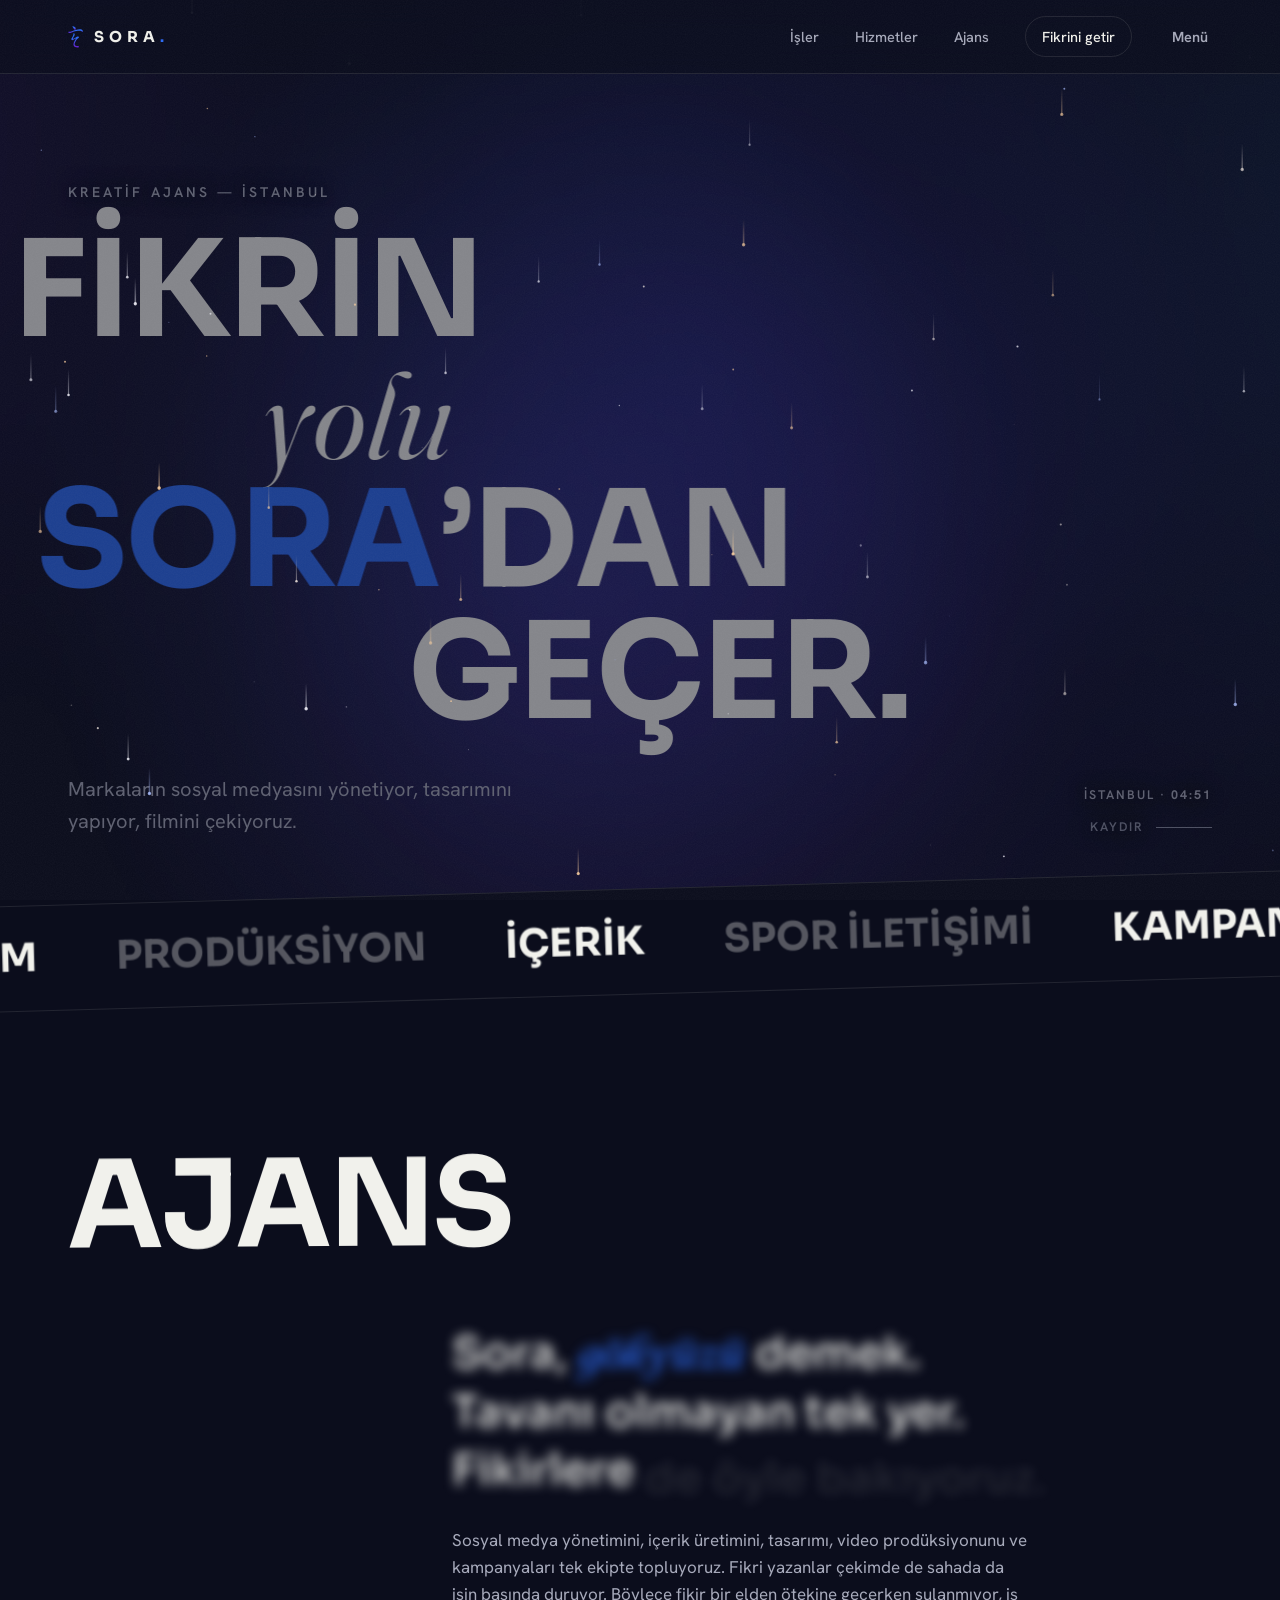
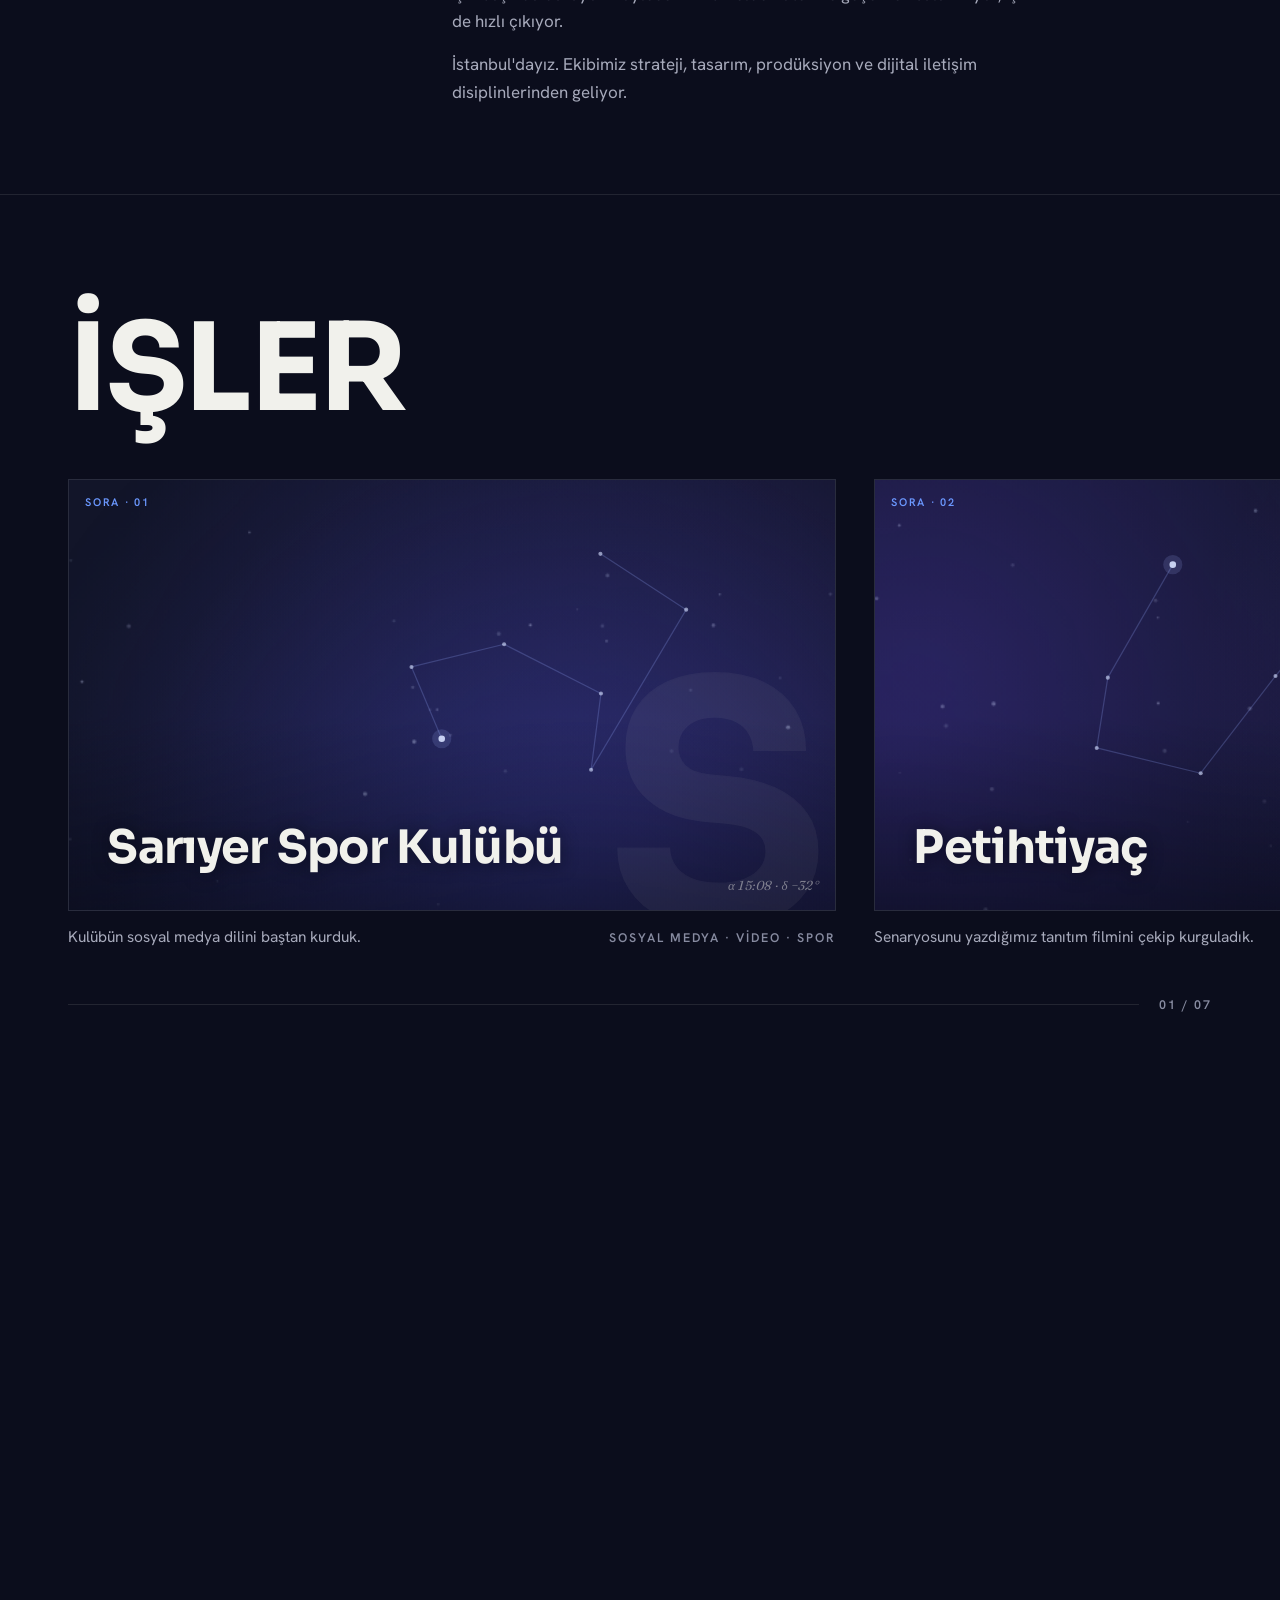
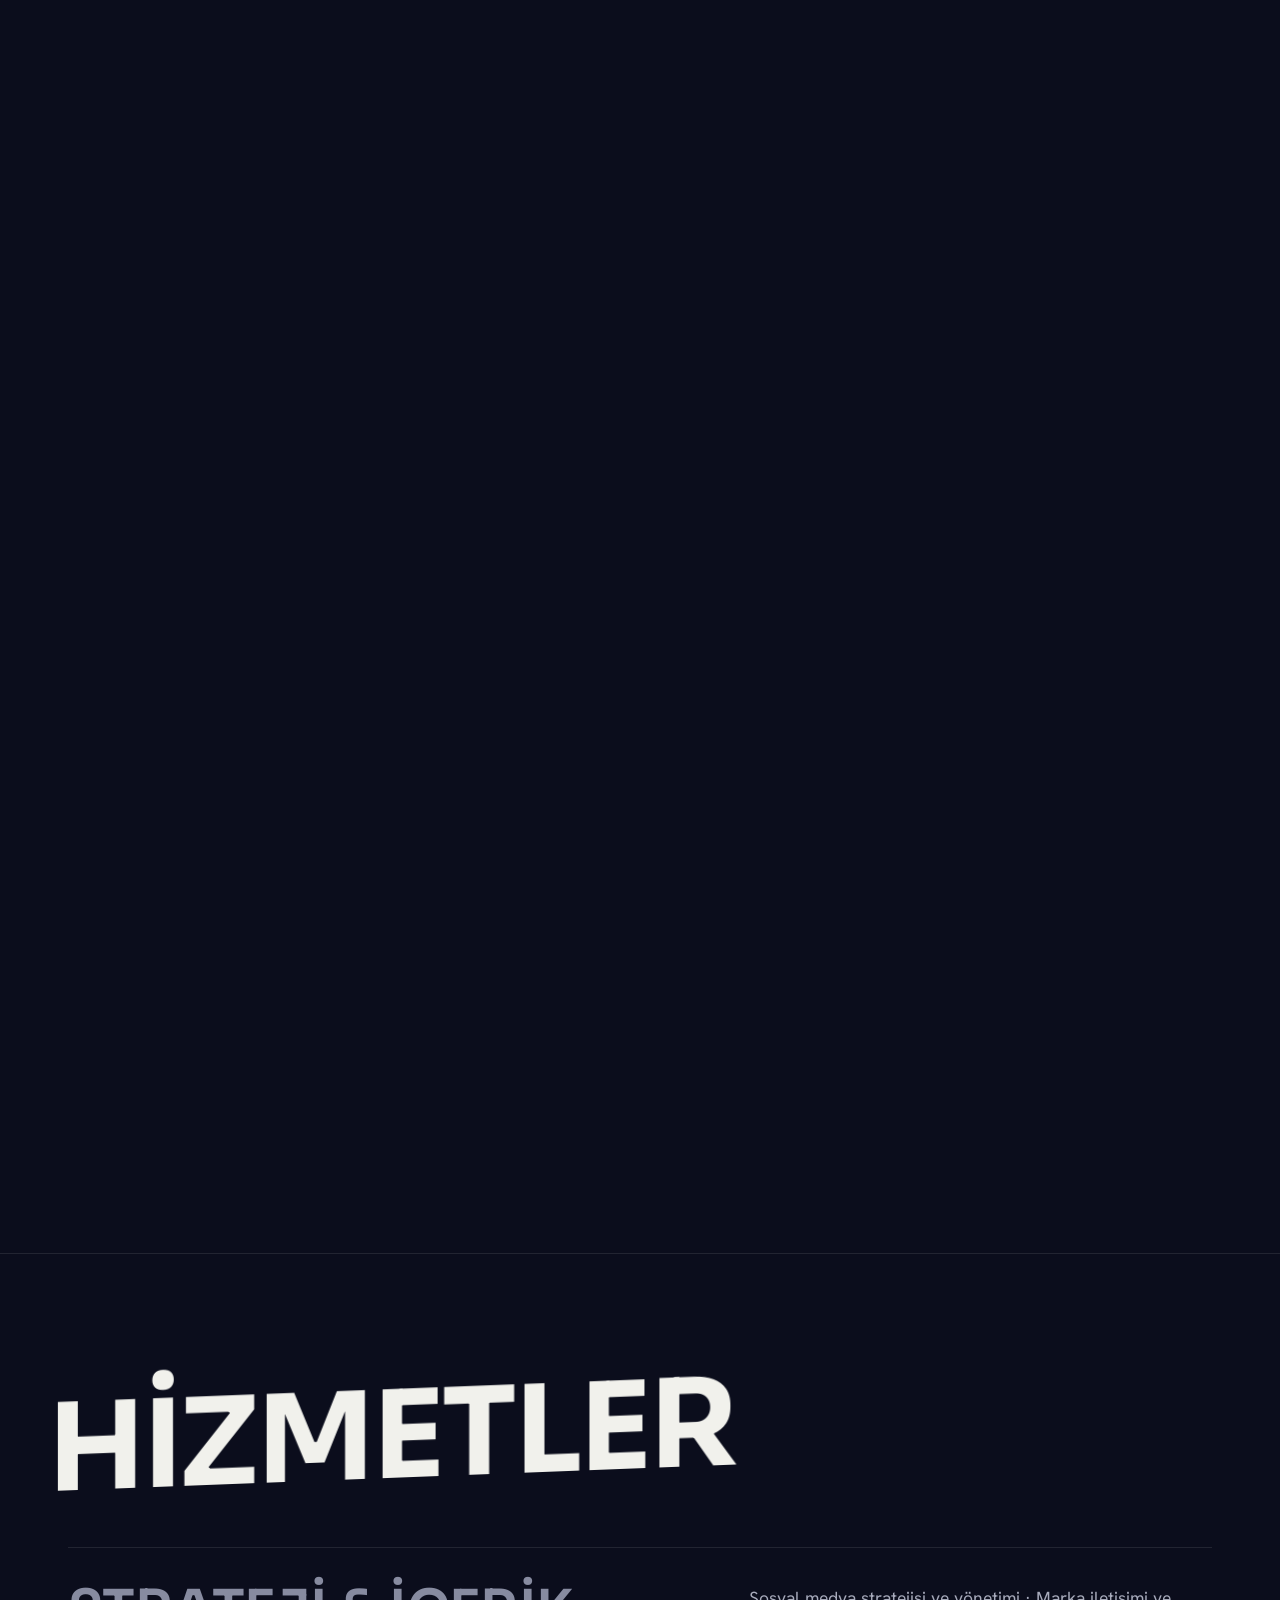
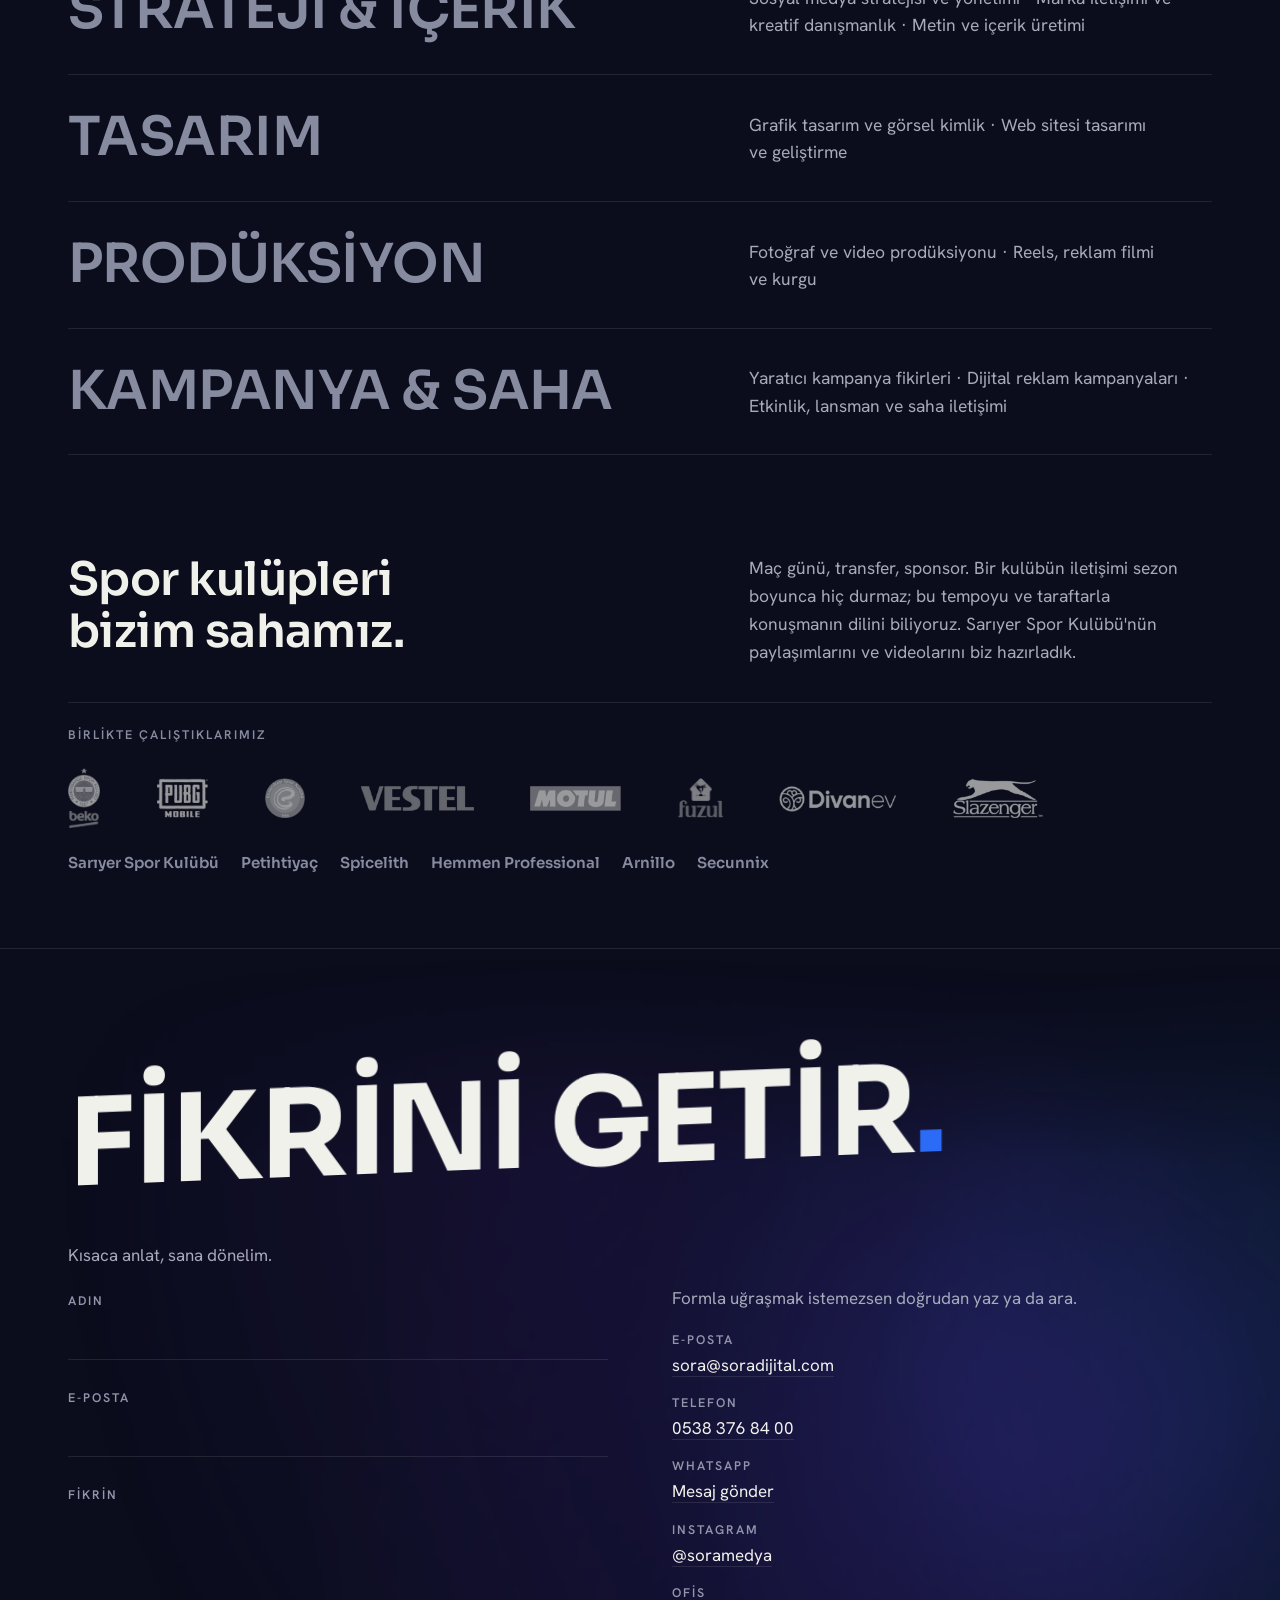
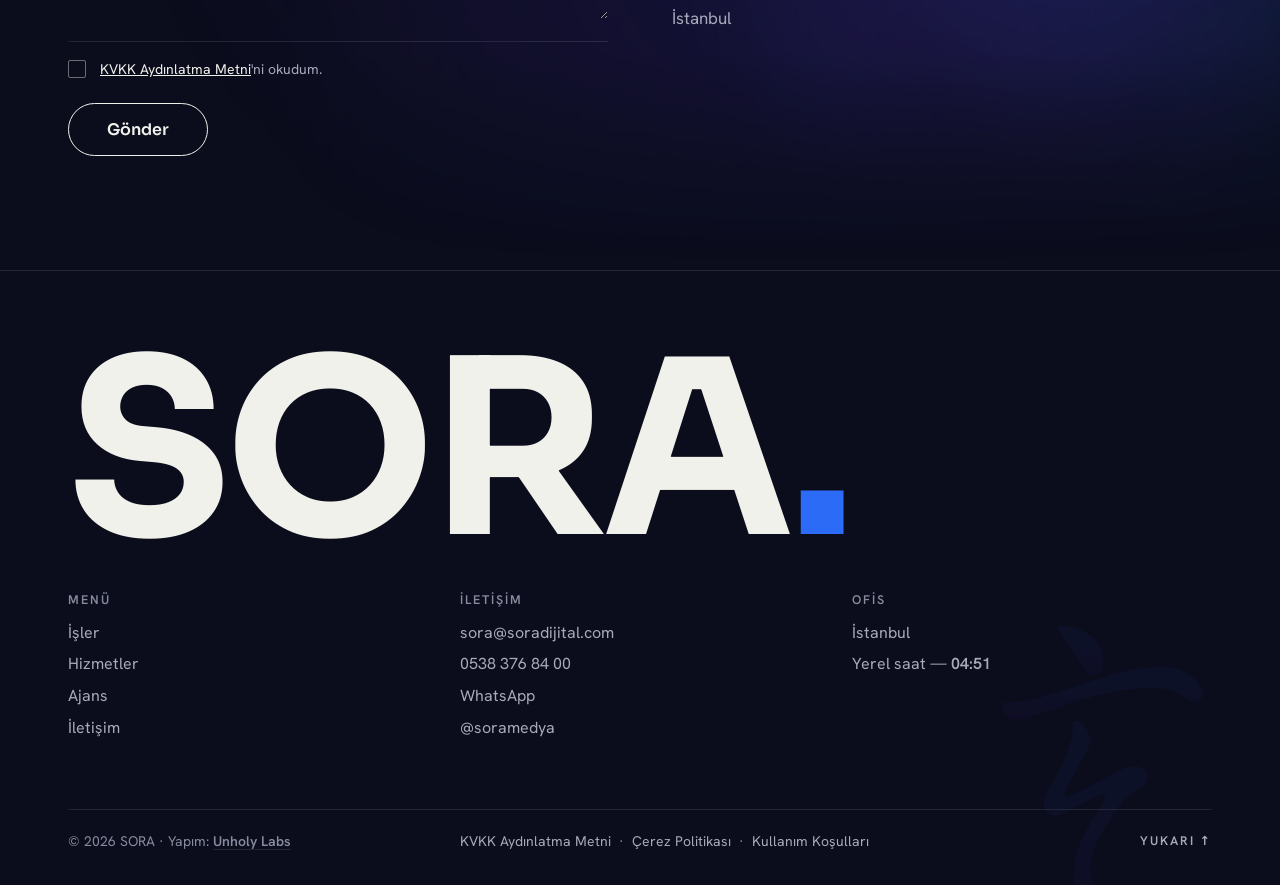
==== commit a24ef0be: "Logo şeridi: eski siteden 8 müşteri logosu, tek renk; dar ekranda 4+4 ızgara Co-Authored-By: Claude " ====
--- a/index.html
+++ b/index.html
@@ -27,7 +27,7 @@
 <link rel="preload" href="assets/fonts/HankenGrotesk-normal-400-latin-ext.woff2" as="font" type="font/woff2" crossorigin>
 <link rel="preload" href="assets/fonts/Fraunces-italic-300-600-tr.woff2" as="font" type="font/woff2" crossorigin>
 <link rel="stylesheet" href="assets/fonts.css?v=4e229690">
-<link rel="stylesheet" href="assets/style.css?v=fa0175c4">
+<link rel="stylesheet" href="assets/style.css?v=e447e82c">
 <script>/* Acilis emniyeti: site.js yuklenemese ya da patlasa bile sayfa giyinsin.
    Gezinme anina baglidir. Normal acilisla YARISMAZ: yalnizca mutlak zamanlayicilar
    var, load olayina bagli erken kaldirma YOK (o yarisi kazaninca koreografi capasi
@@ -222,7 +222,17 @@
     <!-- izinli logolar gelince isimler tek renk logo SVG'leriyle değişecek -->
     <div class="refs rise">
       <b>BİRLİKTE ÇALIŞTIKLARIMIZ</b>
-      <span>Sarıyer Spor Kulübü</span><span>Petihtiyaç</span><span>Spicelith</span><span>Hemmen Professional</span><span>Arnillo</span><span>Secunnix</span>
+      <ul class="logolar">
+        <li style="--i:0"><img class="dik" src="assets/logolar/fenerbahce-beko.png" alt="Fenerbahçe Beko" width="75" height="139" loading="lazy" decoding="async"></li>
+        <li style="--i:1"><img src="assets/logolar/pubg-mobile.png" alt="PUBG Mobile" width="132" height="102" loading="lazy" decoding="async"></li>
+        <li style="--i:2"><img src="assets/logolar/eczacibasi.png" alt="Eczacıbaşı Spor Kulübü" width="107" height="107" loading="lazy" decoding="async"></li>
+        <li style="--i:3"><img class="genis" src="assets/logolar/vestel.png" alt="Vestel" width="175" height="42" loading="lazy" decoding="async"></li>
+        <li style="--i:4"><img class="genis" src="assets/logolar/motul.png" alt="Motul" width="166" height="49" loading="lazy" decoding="async"></li>
+        <li style="--i:5"><img src="assets/logolar/fuzul.png" alt="Fuzul" width="94" height="83" loading="lazy" decoding="async"></li>
+        <li style="--i:6"><img class="genis" src="assets/logolar/divanev.png" alt="Divanev" width="165" height="38" loading="lazy" decoding="async"></li>
+        <li style="--i:7"><img src="assets/logolar/slazenger.png" alt="Slazenger" width="145" height="64" loading="lazy" decoding="async"></li>
+      </ul>
+      <p class="refs-isim"><span>Sarıyer Spor Kulübü</span><span>Petihtiyaç</span><span>Spicelith</span><span>Hemmen Professional</span><span>Arnillo</span><span>Secunnix</span></p>
     </div>
   </div>
 </section>
--- a/assets/style.css
+++ b/assets/style.css
@@ -1 +1 @@
-html{color-scheme:dark}:root{--ground:#0b0d1c;--surface:#121529;--line:rgba(241,241,236,.1);--text:#f1f1ec;--muted:#a7aabb;--faint:#878ba0;--blue:#2c6bf6;--blue-metin:#6b98ff;--violet:#651acf;--hata-cizgi:#ff7b7b;--hata:#ff9c9c;--hata-etiket:#ffb4b4;--oluk:clamp(20px,4vw,48px);--kap:1240px;--kenar:max(var(--oluk),calc((100% - var(--kap)) / 2 + var(--oluk)));--t-bolum:clamp(min(52px,15.5vw),9.5vw,132px);--etiket:12.5px;--etiket-kucuk:11px;--etiket-aralik:.16em;--ease-out:cubic-bezier(.16,1,.3,1);--ease-inout:cubic-bezier(.76,0,.24,1);--display:"Sora",ui-sans-serif,system-ui,sans-serif;--body:"Hanken Grotesk",ui-sans-serif,system-ui,sans-serif;--serif:"Fraunces",Georgia,"Times New Roman",serif}*{box-sizing:border-box}html{scroll-behavior:smooth}html,body{overflow-x:clip}@supports not (overflow:clip){html{overflow-x:hidden}@media(max-width:860px),(max-height:619px),(max-aspect-ratio:4/5){body{overflow-x:hidden}}}body{margin:0;background:var(--ground);color:var(--text);font-family:var(--body);font-size:17px;line-height:1.6;-webkit-font-smoothing:antialiased}::selection{background:var(--blue);color:#fff}a{color:inherit}img{max-width:100%;display:block}a:focus-visible,button:focus-visible{outline:2px solid var(--blue);outline-offset:3px;border-radius:2px}.skip{position:absolute;left:-9999px;top:0;z-index:100;background:var(--text);color:var(--ground);padding:10px 18px;font-weight:600;text-decoration:none}.skip:focus{left:0}.shell{max-width:var(--kap);margin:0 auto;padding:0 var(--oluk)}main,footer{position:relative;z-index:1}header.hero{position:relative;z-index:0}html.yuklendi body:after{content:"";position:fixed;inset:0;z-index:70;pointer-events:none;opacity:.05;background-image:url("data:image/svg+xml,%3Csvg xmlns='http://www.w3.org/2000/svg' width='180' height='180'%3E%3Cfilter id='n'%3E%3CfeTurbulence type='fractalNoise' baseFrequency='0.9' numOctaves='2'/%3E%3CfeColorMatrix type='saturate' values='0'/%3E%3C/filter%3E%3Crect width='100%25' height='100%25' filter='url(%23n)'/%3E%3C/svg%3E");background-size:180px}.yildiz{position:fixed;inset:0;z-index:0;pointer-events:none}.curtain{position:fixed;inset:0;z-index:90;background:#070916;transition:transform .9s var(--ease-inout) .1s,visibility 0s 1.1s;animation:perdeEmniyet .6s var(--ease-inout) 6s forwards}@keyframes perdeEmniyet{to{transform:translateY(calc(-101% - 16vh));visibility:hidden}}.curtain .c-glyph{position:absolute;top:50%;left:50%;width:54px;height:78px;transform:translate(-50%,-82%);opacity:0;animation:cizim .7s var(--ease-out) .05s both}@keyframes cizim{0%{opacity:0;clip-path:inset(-8% -8% 104% -8%)}30%{opacity:1}to{opacity:1;clip-path:inset(-8% -8% -8% -8%)}}html.cikis .curtain .c-glyph{animation:none;opacity:1;clip-path:none;transform:translate(-50%,-92%)}.curtain .c-mark{position:absolute;top:50%;left:50%;transform:translate(-50%,calc(-50% + 34px));font-family:var(--display);font-weight:700;letter-spacing:.34em;font-size:15px;opacity:0;animation:soluk .5s ease .1s forwards}.curtain .c-sayi{position:absolute;right:var(--oluk);bottom:20px;font-family:var(--display);font-weight:700;line-height:1;font-size:clamp(48px,9vw,110px);letter-spacing:-.02em;color:#f1f1ec47;font-variant-numeric:tabular-nums}html.yuklendi .curtain:after{content:"";position:absolute;top:100%;left:0;right:0;height:16vh;background:#070916;-webkit-mask-image:linear-gradient(#000 0 18%,transparent 46%),url("data:image/svg+xml,%3Csvg xmlns='http://www.w3.org/2000/svg' width='700' height='160'%3E%3Cfilter id='b'%3E%3CfeTurbulence type='fractalNoise' baseFrequency='0.009 0.02' numOctaves='2' seed='7'/%3E%3CfeColorMatrix values='0 0 0 0 0 0 0 0 0 0 0 0 0 0 0 5 0 0 0 -1.8'/%3E%3C/filter%3E%3Crect width='100%25' height='100%25' filter='url(%23b)'/%3E%3C/svg%3E"),linear-gradient(#000 30%,transparent);mask-image:linear-gradient(#000 0 18%,transparent 46%),url("data:image/svg+xml,%3Csvg xmlns='http://www.w3.org/2000/svg' width='700' height='160'%3E%3Cfilter id='b'%3E%3CfeTurbulence type='fractalNoise' baseFrequency='0.009 0.02' numOctaves='2' seed='7'/%3E%3CfeColorMatrix values='0 0 0 0 0 0 0 0 0 0 0 0 0 0 0 5 0 0 0 -1.8'/%3E%3C/filter%3E%3Crect width='100%25' height='100%25' filter='url(%23b)'/%3E%3C/svg%3E"),linear-gradient(#000 30%,transparent);-webkit-mask-size:100% 100%,100% 160px,100% 100%;mask-size:100% 100%,100% 160px,100% 100%;-webkit-mask-repeat:no-repeat,repeat,no-repeat;mask-repeat:no-repeat,repeat,no-repeat;-webkit-mask-composite:source-over,source-in;mask-composite:add,intersect}@keyframes soluk{to{opacity:1}}html.yuklendi .curtain{transform:translateY(calc(-101% - 16vh));visibility:hidden}html.cikis .curtain{animation:none}html.yuklendi.cikis .curtain{transform:none;visibility:visible;transition:transform .55s var(--ease-inout)}html.cikis .curtain .c-sayi{display:none}html.cikis .curtain .c-mark{animation:none;opacity:1}html.icgelis .curtain .c-sayi,html.icgelis .curtain .c-glyph,html.icgelis .curtain .c-mark{display:none}.gecis{position:fixed;inset:0;width:100%;height:100%;z-index:88;pointer-events:none}.progress{position:fixed;top:0;left:0;right:0;height:2px;z-index:60;background:var(--blue);transform:scaleX(0);transform-origin:left}.cur{position:fixed;top:0;left:0;z-index:80;pointer-events:none;opacity:0;transition:opacity .3s;mix-blend-mode:difference}.cur.etiket{mix-blend-mode:normal}.cur.aktif{opacity:1}.cur:before{content:"";display:block;width:10px;height:10px;margin:-5px 0 0 -5px;border-radius:50%;background:#fff;transition:transform .3s var(--ease-out)}.cur.buyuk:before{transform:scale(3.4)}.cur.etiket:before{transform:scale(7)}.cur .cur-txt{position:absolute;top:0;left:0;transform:translate(-50%,-50%);font-size:11px;font-weight:600;letter-spacing:.08em;color:#000;opacity:0;transition:opacity .2s;pointer-events:none;white-space:nowrap}.cur.etiket .cur-txt{opacity:1}.roll{overflow:hidden;display:inline-block;vertical-align:top;text-decoration:none}.roll span{position:relative;display:block;transition:transform .5s var(--ease-out)}.roll span:after{content:attr(data-t);content:attr(data-t) / "";position:absolute;left:0;top:100%}.roll:hover span,.roll:focus-visible span{transform:translateY(-100%)}nav{position:fixed;inset:0 0 auto;z-index:50;-webkit-backdrop-filter:blur(14px);backdrop-filter:blur(14px);background:#0b0d1cb8;border-bottom:1px solid var(--line);transition:transform .45s var(--ease-out)}nav.gizli{transform:translateY(-101%)}.nav-in{max-width:var(--kap);margin:0 auto;padding:16px var(--oluk);display:flex;align-items:center;justify-content:space-between;gap:24px}.wordmark{font-family:var(--display);font-weight:700;letter-spacing:.34em;font-size:15px;text-decoration:none;display:inline-flex;align-items:center}.wordmark .mark{width:15px;height:22px;display:block;flex:0 0 auto;margin-right:11px}.wordmark span{color:var(--blue)}.nav-links{display:flex;gap:clamp(16px,3vw,36px);align-items:center}.nav-links a{text-decoration:none;font-size:14.5px;font-weight:500;color:var(--muted);transition:color .2s,opacity .3s}.nav-links a:hover,.nav-links a:focus-visible{color:var(--text)}.nav-links a.cta{color:var(--text);padding:8px 16px;border:1px solid var(--line);border-radius:999px;transition:border-color .25s,background .25s,color .25s,opacity .3s;display:inline-block}.nav-links a.cta:hover{border-color:var(--text);background:var(--text);color:var(--ground)}body.menu-open .nav-links a{opacity:0;visibility:hidden;transition:opacity .3s,visibility 0s .3s}.menu-btn{display:block;font-family:var(--body);font-weight:600;font-size:14.5px;color:var(--muted);background:none;border:none;padding:8px 4px;cursor:pointer;transition:color .2s}.menu-btn:hover{color:var(--text)}@media(max-width:720px){.nav-links a:not(.cta){display:none}}@media(max-width:360px){.nav-in,.nav-links{gap:12px}.nav-links a.cta{padding:8px 12px}}.menu-overlay{position:fixed;inset:0;z-index:40;background:#0b0d1cdb;-webkit-backdrop-filter:blur(16px);backdrop-filter:blur(16px);display:flex;flex-direction:column;justify-content:center;padding:0 var(--kenar);gap:4px;transform:translateY(-102%);visibility:hidden;overflow-y:auto;transition:transform .65s var(--ease-inout),visibility 0s .65s}body.menu-open .menu-overlay{transform:none;visibility:visible;transition:transform .65s var(--ease-inout)}html.menu-open,body.menu-open{overflow:hidden}.menu-overlay a{font-family:var(--display);font-weight:700;font-size:clamp(34px,7.5vw,72px);letter-spacing:-.015em;color:var(--text);text-decoration:none;display:flex;align-items:baseline;padding:clamp(10px,1.6vh,18px) 0;border-bottom:1px solid var(--line);opacity:0;transform:translateY(28px);transition:transform .55s var(--ease-out),opacity .4s ease,color .25s,padding-left .4s var(--ease-out);max-width:820px}.menu-overlay a:hover{color:var(--blue);padding-left:16px}.menu-overlay a:last-of-type{border-bottom:none}.menu-overlay a:nth-of-type(1){transition-delay:.12s}.menu-overlay a:nth-of-type(2){transition-delay:.08s}.menu-overlay a:nth-of-type(3){transition-delay:.04s}.menu-overlay a:nth-of-type(4){transition-delay:0s}body.menu-open .menu-overlay a{opacity:1;transform:none}body.menu-open .menu-overlay a:nth-of-type(1){transition-delay:.18s}body.menu-open .menu-overlay a:nth-of-type(2){transition-delay:.26s}body.menu-open .menu-overlay a:nth-of-type(3){transition-delay:.34s}body.menu-open .menu-overlay a:nth-of-type(4){transition-delay:.42s}.menu-meta{position:absolute;left:var(--kenar);right:var(--kenar);bottom:26px;display:flex;justify-content:space-between;gap:16px;flex-wrap:wrap;font-size:var(--etiket);font-weight:600;letter-spacing:var(--etiket-aralik);color:var(--faint);font-variant-numeric:tabular-nums;opacity:0;transition:opacity .5s ease .3s}body.menu-open .menu-meta{opacity:1}.menu-kapat{position:absolute;top:calc(74px + clamp(12px,2vh,22px));right:var(--kenar);font-family:var(--body);font-weight:600;font-size:13px;letter-spacing:.08em;color:var(--muted);background:none;border:none;padding:10px 4px;cursor:pointer;opacity:0;transition:color .2s,opacity .5s ease .3s}body.menu-open .menu-kapat{opacity:1}.menu-kapat:hover{color:var(--text)}.menu-kapat:not(:focus-visible){clip-path:inset(50%);width:1px;height:1px;overflow:hidden;white-space:nowrap;padding:0}@media(max-height:780px){.menu-overlay{justify-content:center;padding-top:150px;padding-bottom:24px}.menu-overlay a{font-size:clamp(24px,4.6vh,44px);padding:clamp(8px,1.2vh,14px) 0}.menu-meta{position:static;left:auto;right:auto;bottom:auto;padding-top:20px}}.gok{position:absolute;inset:-16%;width:132%;height:132%;filter:blur(18px) saturate(1.3);opacity:.45;z-index:0;pointer-events:none}.contact .gok{opacity:.3}.gok.ic-blur{filter:none}.gok.bekliyor{filter:none;opacity:0}.gok.canli{inset:0;width:100%;height:100%;filter:none;opacity:.62}.hero{min-height:100vh;min-height:100svh;display:flex;flex-direction:column;justify-content:flex-end;padding-top:120px;padding-bottom:clamp(40px,7vh,80px);overflow:hidden}.hero>:not(.gok){position:relative;z-index:1}.hero .gok{z-index:0}.hero-ic{flex:1;width:100%;display:flex;flex-direction:column;justify-content:flex-end}.hero .kicker{font-size:14px;font-weight:600;letter-spacing:.22em;color:var(--muted);margin:0 0 22px;opacity:0;transition:opacity .8s ease 1.05s}html.yuklendi .hero .kicker{opacity:1}.hero h1{font-family:var(--display);font-weight:700;font-size:clamp(44px,10.5vw,150px);line-height:.98;letter-spacing:-.015em;margin:0 0 34px;display:flex;flex-direction:column;will-change:transform}.hero h1 .l{display:block;overflow:hidden;padding:.2em .06em .2em 0;margin:-.2em 0;will-change:transform}.hero h1 .l:nth-child(2){margin-left:clamp(28px,9vw,150px)}.hero h1 .l:nth-child(4){margin-left:clamp(56px,18vw,300px)}.hero h1 .li.it{font-family:var(--serif);font-style:italic;font-weight:380;font-size:.9em;letter-spacing:.01em;color:var(--text)}.hero h1 .li{display:block}.hero h1 .hrf{display:inline-block;transform:translateY(125%);transition:transform .9s var(--ease-out) calc(.55s + var(--i)*32ms)}html.yuklendi .hero h1 .hrf{transform:none}.hero h1 em{font-style:normal;color:var(--blue)}.hero-foot{display:flex;justify-content:space-between;align-items:flex-end;gap:32px;opacity:0;transition:opacity .9s ease 1.3s}html.yuklendi .hero-foot{opacity:1}.hero .sub{font-size:clamp(17px,2vw,20px);color:var(--muted);max-width:44ch;margin:0}.foot-sag{display:flex;flex-direction:column;align-items:flex-end;gap:12px}.konum{font-size:var(--etiket);font-weight:600;letter-spacing:var(--etiket-aralik);color:var(--muted);white-space:nowrap;font-variant-numeric:tabular-nums}.scroll-hint{font-size:var(--etiket);font-weight:600;letter-spacing:var(--etiket-aralik);color:var(--faint);white-space:nowrap;display:flex;align-items:center;gap:12px}.scroll-hint:after{content:"";width:56px;height:1px;background:var(--faint);transform-origin:left;animation:nabiz 2.6s var(--ease-inout) infinite}@keyframes nabiz{0%,to{transform:scaleX(.35)}50%{transform:scaleX(1)}}.scroll-hint.durgun:after,body.menu-open .scroll-hint:after{animation-play-state:paused}.hero .kicker,.konum,.scroll-hint{text-shadow:0 1px 10px rgba(7,9,22,.95),0 0 22px rgba(7,9,22,.7)}@media(max-width:640px){.hero-foot{flex-direction:column;align-items:flex-start;gap:16px}.foot-sag{flex-direction:row;align-items:center;gap:22px}}@media(max-height:860px){.hero{padding-top:96px;padding-bottom:clamp(24px,4vh,48px)}.hero h1{font-size:clamp(40px,min(10.5vw,13vh),150px);margin-bottom:22px}.hero .kicker{margin-bottom:14px}}@media(max-height:500px)and (orientation:landscape){.hero{padding-top:84px;padding-bottom:16px}.hero h1{font-size:clamp(34px,11vh,150px);font-size:clamp(34px,11svh,150px);margin-bottom:14px}.hero .kicker{margin-bottom:10px}}.band{overflow:hidden;border-top:1px solid var(--line);border-bottom:1px solid var(--line);padding:20px 0;transform:rotate(-1.6deg) scale(1.03);margin:-10px 0 clamp(24px,4vh,48px);background:var(--ground);position:relative;z-index:2}.band-in{display:flex;gap:clamp(40px,6vw,88px);width:max-content;will-change:transform}.band span{font-family:var(--display);font-weight:700;font-size:clamp(22px,3.2vw,38px);letter-spacing:0;white-space:nowrap;color:#f1f1ec52}.band span.dolu{color:var(--text)}section{padding:clamp(72px,12vh,140px) 0 clamp(48px,8vh,96px);scroll-margin-top:64px}section+section{border-top:1px solid var(--line)}.giant{font-family:var(--display);font-weight:700;font-size:var(--t-bolum);line-height:1.08;letter-spacing:-.02em;margin:0 0 clamp(32px,6vh,64px);color:var(--text);will-change:transform}.giant em{font-style:normal;color:var(--blue)}.manifesto{font-size:clamp(24px,3.6vw,44px);line-height:1.32;font-weight:500;font-family:var(--display);max-width:24ch;margin:0 0 28px;text-wrap:balance}.manifesto .kelime{display:inline-block;opacity:.12;filter:blur(6px);transform:translateY(8px);transition:opacity .5s ease,filter .5s ease,transform .5s var(--ease-out)}.manifesto .kelime.ac{opacity:1;filter:none;transform:none}.manifesto .kelime.vurgu{font-family:var(--serif);font-style:italic;font-weight:400;font-size:1.04em;color:var(--blue)}p.dim{color:var(--muted);max-width:58ch;margin:0 0 16px}.sag{max-width:760px;margin-left:auto}@media(max-width:860px){.sag{margin-left:0}}#isler{padding:0}.yatay{height:340vh;height:calc(100svh + var(--sabit,240svh));position:relative}@supports not (height:1svh){.yatay{height:calc(100vh + var(--sabit,240vh))}}.yatay-sabit{position:sticky;top:0;height:100vh;height:100svh;display:flex;flex-direction:column;justify-content:flex-start;padding-top:clamp(88px,12vh,140px);gap:clamp(24px,5vh,52px);overflow:hidden}.yatay-sabit .giant{margin:0 auto;width:100%;max-width:var(--kap);padding:0 var(--oluk)}@media(min-width:861px)and (min-height:620px){.yatay-sabit .giant{font-size:min(var(--t-bolum),14svh)}}@supports not (height:1svh){@media(min-width:861px)and (min-height:620px){.yatay-sabit .giant{font-size:min(var(--t-bolum),14vh)}}}.ray{--kart:min(74vw,880px,calc((78svh - 270px) * 16 / 9));display:flex;align-items:stretch;gap:clamp(20px,3vw,44px);padding:0 var(--kenar);will-change:transform}@supports not (height:1svh){.ray{--kart:min(74vw,880px,calc((78vh - 270px) * 16 / 9))}}.ray .work{flex:0 0 var(--kart)}@media(min-width:861px){.ray .work,.ray .son{max-width:880px}}.ray .son{flex:0 0 min(48vw,520px,var(--kart));border:1px solid var(--line);display:flex;align-items:center;justify-content:center;text-decoration:none;text-align:center;padding:32px;position:relative;overflow:hidden;transition:border-color .3s,background .3s}.ray .son .kapak-gok{opacity:.55;transition:opacity .45s}.ray .son:hover .kapak-gok{opacity:1}.ray .son span{position:relative;font-family:var(--display);font-weight:700;font-size:clamp(22px,2.6vw,34px);line-height:1.2;letter-spacing:-.01em;color:var(--muted);transition:color .3s}.ray .son:hover{border-color:#f1f1ec4d}.ray .son:hover span{color:var(--text)}@media(max-width:860px),(max-height:619px),(max-aspect-ratio:4/5){#isler{padding:clamp(72px,12vh,140px) 0 clamp(48px,8vh,96px)}.yatay{height:auto}.yatay-sabit{position:static;height:auto;overflow:visible;gap:32px;padding-top:0}.ray{flex-direction:column;transform:none!important}.ray .work,.ray .son{flex:1 1 auto;width:auto}.ray .work,.ray .son{max-width:min(880px,calc((100vh - 130px) * 16 / 9));max-width:min(880px,calc((100svh - 130px) * 16 / 9))}.ray .son{padding:44px 24px}}.work{display:flex;flex-direction:column;gap:14px;text-decoration:none;container-type:inline-size}.work .cover{aspect-ratio:16/9;background:var(--surface);border:1px solid var(--line);display:flex;align-items:flex-end;padding:clamp(20px,3vw,40px);position:relative;overflow:hidden;transition:border-color .3s,clip-path 1.2s var(--ease-inout);clip-path:inset(0 14% 0 14%)}.work.in .cover{clip-path:inset(0 0 0 0)}.kapak-gok{position:absolute;inset:0;width:100%;height:100%;pointer-events:none}.work .ghost{position:absolute;right:2%;bottom:-16%;font-family:var(--display);font-weight:700;line-height:1;font-size:clamp(180px,26vw,380px);color:#f1f1ec0d;pointer-events:none;user-select:none;will-change:transform;transition:color .45s ease}.work:hover .ghost{color:#f1f1ec17}.work .cover:after{content:"";position:absolute;left:0;right:0;bottom:0;height:2px;background:var(--blue);transform:scaleX(0);transform-origin:left;transition:transform .45s var(--ease-inout)}.work:hover .cover{border-color:#f1f1ec40}.work:hover .cover:after{transform:scaleX(1)}.work .cover-name{font-family:var(--display);font-weight:700;font-size:clamp(26px,3.6vw,48px);font-size:clamp(26px,min(3.6vw,8.4cqi),48px);letter-spacing:-.015em;line-height:1.05;color:var(--text);position:relative;text-shadow:0 2px 16px rgba(7,9,22,.65);transition:transform .5s var(--ease-out)}.work:hover .cover-name{transform:translate(14px)}.work .meta{display:flex;justify-content:space-between;gap:16px;align-items:baseline;flex-wrap:wrap}.work .meta .what{font-size:15.5px;color:var(--muted);max-width:52ch}.work .meta .tags{font-size:var(--etiket);font-weight:600;letter-spacing:var(--etiket-aralik);color:var(--faint);white-space:nowrap}.work .plaka{position:absolute;top:14px;left:16px;font-family:var(--body);font-size:var(--etiket-kucuk);font-weight:600;letter-spacing:var(--etiket-aralik);color:var(--blue-metin);font-variant-numeric:tabular-nums;transition:opacity .5s ease .7s}.work .plaka-koor{position:absolute;bottom:14px;right:16px;font-family:var(--serif);font-style:italic;font-weight:380;font-size:13px;letter-spacing:.02em;color:#f1f1ec73;font-variant-numeric:tabular-nums;transition:opacity .5s ease .7s}@media(max-width:640px){.work .plaka-koor{display:none}}.svc-list{border-top:1px solid var(--line)}.svc-row{display:grid;grid-template-columns:minmax(0,7fr) minmax(0,5fr);gap:12px 32px;align-items:center;padding:32px 0;border-bottom:1px solid var(--line);transition:opacity .35s ease,padding-left .45s var(--ease-out)}@media(max-width:720px){.svc-row{grid-template-columns:1fr;gap:8px}}.svc-row h3{font-family:var(--display);font-weight:600;font-size:clamp(26px,4.2vw,54px);line-height:1.15;letter-spacing:-.01em;margin:0;color:var(--text);transition:color .35s ease}@media(hover:hover)and (pointer:fine){.svc-row h3{color:var(--faint)}.svc-list:hover .svc-row{opacity:.35}.svc-list:hover .svc-row:hover{opacity:1;padding-left:20px}.svc-row:hover h3{color:var(--text)}}.svc-row p{margin:0;color:var(--muted);font-size:clamp(15.5px,1.8vw,17.5px);line-height:1.55;text-wrap:pretty}.spor{margin-top:clamp(64px,11vh,120px);display:grid;grid-template-columns:minmax(0,7fr) minmax(0,5fr);gap:14px 32px;align-items:start}@media(max-width:720px){.spor{grid-template-columns:1fr}}.spor h3{font-family:var(--display);font-weight:600;font-size:clamp(28px,3.6vw,46px);line-height:1.12;letter-spacing:-.012em;margin:0;color:var(--text);max-width:13ch;text-wrap:balance}.spor p{margin:0;color:var(--muted);font-size:clamp(15.5px,1.8vw,17.5px);line-height:1.6;max-width:44ch;text-wrap:pretty}.refs{margin-top:36px;padding-top:22px;border-top:1px solid var(--line);display:flex;gap:14px 28px;align-items:baseline;flex-wrap:wrap}.refs b{font-size:var(--etiket);font-weight:600;letter-spacing:var(--etiket-aralik);color:var(--faint);margin-right:8px}@media(max-width:640px){.refs b{width:100%;margin-right:0}}.refs span{font-family:var(--display);font-weight:600;font-size:16px;color:var(--muted)}.ray-bar{display:flex;align-items:center;gap:20px;width:100%;max-width:var(--kap);margin:0 auto;padding:0 var(--oluk)}.ray-doluluk{flex:1;height:1px;background:var(--line);position:relative;overflow:hidden}.ray-doluluk:after{content:"";position:absolute;inset:0;background:var(--blue);transform:scaleX(var(--p,0));transform-origin:left}.ray-sayi{font-family:var(--body);font-weight:600;font-size:var(--etiket);letter-spacing:var(--etiket-aralik);color:var(--faint);font-variant-numeric:tabular-nums;white-space:nowrap}@media(max-width:860px),(max-height:619px),(max-aspect-ratio:4/5){.ray-bar{display:none}}.ok-svg{display:inline-block;vertical-align:-.09em;width:.92em;height:.92em;margin-left:.26em;fill:none;stroke:currentColor;stroke-width:3.1;stroke-linecap:round;stroke-linejoin:round}.work .cover .kapak-gok,.media .kapak-gok{transition:filter .5s var(--ease-out)}.work:hover .cover .kapak-gok,.media:hover .kapak-gok{filter:brightness(1.32) saturate(1.12)}.foot-glyph{position:absolute;right:clamp(20px,6vw,80px);bottom:-36px;width:clamp(140px,16vw,220px);height:auto;aspect-ratio:163.88/236.61;opacity:.05;pointer-events:none}@media(max-width:720px){.foot-glyph{display:none}}.yapim{color:inherit;font-weight:600;text-decoration:underline;text-decoration-thickness:1px;text-underline-offset:3px;text-decoration-color:var(--line);transition:color .2s,text-decoration-color .2s}.yapim:hover{color:var(--text);text-decoration-color:var(--blue)}@media(max-width:860px){.yasal{display:flex;flex-wrap:wrap;column-gap:24px}.yasal .ayrac{display:none}}.contact{position:relative;overflow:hidden;--faint:#9195ab}.contact>.shell{position:relative;z-index:1}.contact .gok{left:0;right:0;width:100%;-webkit-mask-image:linear-gradient(to bottom,transparent 12%,#000 30%,#000 70%,transparent 88%);mask-image:linear-gradient(to bottom,transparent 12%,#000 30%,#000 70%,transparent 88%)}html.hareket .contact:before{top:0;z-index:1}.contact .giant{font-size:min(var(--t-bolum),12vw)}.contact-grid{display:grid;grid-template-columns:1fr 1fr;gap:clamp(32px,5vw,72px);margin-top:12px}@media(max-width:860px){.contact-grid{grid-template-columns:1fr}}form{display:flex;flex-direction:column;gap:0}.field{border-bottom:1px solid var(--line);padding:6px 0 14px;margin-bottom:22px;transition:border-color .3s}.field label{display:block;font-size:var(--etiket);font-weight:600;letter-spacing:var(--etiket-aralik);color:var(--faint);margin-bottom:6px}.field input,.field textarea{width:100%;background:transparent;border:none;outline:none;color:var(--text);font-family:var(--body);font-size:18px;line-height:1.5;padding:0;resize:vertical}.field input,.field textarea{scroll-margin-top:120px}.field:focus-within{border-color:var(--blue);outline:2px solid var(--blue);outline-offset:6px;border-radius:2px}.field input:focus-visible,.field textarea:focus-visible{outline:none}button.gonder{align-self:flex-start;font-family:var(--display);font-weight:600;font-size:16px;color:var(--text);background:transparent;border:1px solid var(--text);border-radius:999px;padding:15px 38px;cursor:pointer;transition:background .25s,color .25s,transform .2s ease-out;will-change:transform}button.gonder:hover{background:var(--text);color:var(--ground)}.kvkk-onay{display:flex;flex-wrap:wrap;gap:8px 14px;align-items:flex-start;margin:-6px 0 22px}.kvkk-onay input{-webkit-appearance:none;appearance:none;flex:0 0 auto;width:18px;height:18px;margin:2px 0 0;border:1px solid rgba(241,241,236,.42);border-radius:2px;background:transparent;position:relative;cursor:pointer;transition:background-color .2s,border-color .2s}.kvkk-onay input:hover{border-color:#f1f1ecb3}.kvkk-onay input:checked{background:var(--blue) url("data:image/svg+xml,%3Csvg xmlns='http://www.w3.org/2000/svg' viewBox='0 0 16 16'%3E%3Cpath d='M3.5 8.5l3 3 6-7' fill='none' stroke='%23fff' stroke-width='1.6' stroke-linecap='round' stroke-linejoin='round'/%3E%3C/svg%3E") center/14px no-repeat;border-color:var(--blue)}.kvkk-onay input:focus-visible{outline:2px solid var(--blue);outline-offset:3px}.kvkk-onay label{flex:1 1 0;min-width:0;font-size:14px;color:var(--muted);letter-spacing:0;font-weight:400;text-wrap:pretty}.kvkk-onay a{color:var(--text)}@media(forced-colors:active){.kvkk-onay input{-webkit-appearance:auto;appearance:auto}}.form-durum{margin-top:14px;font-size:14px;color:var(--muted);max-width:46ch;min-height:1em}.direct{color:var(--muted);font-size:17px}.direct p{margin:0 0 18px;max-width:44ch}.direct .row{margin-bottom:14px}.direct .row b{display:block;font-size:var(--etiket);font-weight:600;letter-spacing:var(--etiket-aralik);color:var(--faint);margin-bottom:2px}.direct a{color:var(--text);text-decoration:none;border-bottom:1px solid var(--line);transition:border-color .2s}.direct a:hover{border-color:var(--blue)}.direct .todo{color:var(--faint);border-bottom:1px dashed var(--line)}footer{border-top:1px solid var(--line);padding:clamp(48px,8vh,88px) 0 32px;color:var(--faint);font-size:14px;overflow:hidden}footer a{color:var(--muted);text-decoration:none;transition:color .2s}.foot-duz{display:flex;justify-content:space-between;align-items:baseline;gap:14px 28px;flex-wrap:wrap}footer a:hover{color:var(--text)}.foot-ust{display:grid;grid-template-columns:repeat(3,minmax(0,1fr));gap:32px;margin-bottom:clamp(40px,7vh,72px)}@media(max-width:720px){.foot-ust{grid-template-columns:1fr;gap:28px}}.foot-kolon>b{display:block;font-size:var(--etiket);font-weight:600;letter-spacing:var(--etiket-aralik);color:var(--faint);margin-bottom:10px}.foot-kolon a,.foot-kolon span{display:block;font-size:16px;color:var(--muted);margin-bottom:6px}.foot-kolon .saat{font-weight:600}.foot-kolon a:hover{color:var(--text)}.foot-kolon .todo{color:var(--faint);border-bottom:1px dashed var(--line);display:block;width:fit-content}.foot-mark{display:block;text-decoration:none;font-family:var(--display);font-weight:700;line-height:.9;font-size:clamp(min(88px,27vw),19vw,270px);letter-spacing:-.02em;color:var(--text);margin:0 0 28px;transition:color .3s}.foot-mark em{font-style:normal;color:var(--blue)}.foot-mark:hover{color:var(--blue)}.foot-mark:hover em{color:var(--text)}.foot-alt{display:grid;grid-template-columns:calc((100% - 64px) / 3) auto 1fr;gap:16px 32px;align-items:center;border-top:1px solid var(--line);padding-top:20px}.foot-alt .yukari{justify-self:end}@media(max-width:900px){.foot-alt{display:flex;justify-content:space-between;flex-wrap:wrap;gap:16px}}.yukari{white-space:nowrap;font-weight:600;letter-spacing:var(--etiket-aralik);font-size:var(--etiket)}@keyframes sayfaGel{0%{opacity:0;transform:translateY(18px)}}main.legal{animation:sayfaGel .6s var(--ease-out)}main.case>.case-ust>.case-ust-ic,main.case>.shell{animation:sayfaGel .6s var(--ease-out)}.case{padding-top:120px}.case-ust{position:relative;overflow:hidden;padding:36px 0 8px}.case-ust .gok{z-index:0;left:0;right:0;width:100%;filter:blur(12px) saturate(1.3);-webkit-mask-image:linear-gradient(to bottom,transparent 12%,#000 28%,#000 52%,transparent 88%);mask-image:linear-gradient(to bottom,transparent 12%,#000 28%,#000 52%,transparent 88%)}.case-ust .gok.ic-blur{filter:none}.case-ust>:not(.gok){position:relative;z-index:1}.case-baslik{display:grid;grid-template-columns:minmax(0,7fr) minmax(0,5fr);gap:clamp(24px,4vw,56px);align-items:start;margin:18px 0 30px}@media(max-width:860px){.case-baslik{grid-template-columns:1fr}}.burc-sahne{width:100%;height:auto;display:block;-webkit-mask-image:linear-gradient(to right,transparent,#000 10%,#000 90%,transparent),linear-gradient(to bottom,transparent,#000 14%,#000 86%,transparent);-webkit-mask-composite:source-in;mask-image:linear-gradient(to right,transparent,#000 10%,#000 90%,transparent),linear-gradient(to bottom,transparent,#000 14%,#000 86%,transparent);mask-composite:intersect}@media(max-width:860px){.burc-sahne{max-width:440px}}.case-kicker{display:flex;gap:20px;align-items:baseline;flex-wrap:wrap;font-size:var(--etiket);font-weight:600;letter-spacing:var(--etiket-aralik);color:var(--muted);margin:0 0 10px;font-variant-numeric:tabular-nums}.case-kicker .no{color:var(--blue-metin)}.back{display:inline-block;text-decoration:none;font-size:14.5px;font-weight:500;color:var(--muted);margin-bottom:36px;transition:color .2s,opacity .8s ease,transform .9s var(--ease-out)}.back:hover{color:var(--text)}.case h1{font-family:var(--display);font-weight:700;font-size:clamp(38px,6.4vw,76px);line-height:1.08;letter-spacing:-.02em;margin:0 0 18px;max-width:16ch}.case-lede{font-size:clamp(18px,2.2vw,23px);color:var(--muted);max-width:52ch;margin:0 0 36px;line-height:1.5;text-wrap:pretty}.facts{display:flex;flex-wrap:wrap;gap:28px 56px;border-top:1px solid var(--line);border-bottom:1px solid var(--line);padding:20px 0;margin-bottom:clamp(32px,5vh,56px)}.facts div b{display:block;font-size:var(--etiket);font-weight:600;letter-spacing:var(--etiket-aralik);color:var(--muted);margin-bottom:2px}.facts div span{font-size:16px}.media-grid{display:grid;grid-template-columns:1fr 1fr;gap:14px;margin:0 0 clamp(40px,6vh,64px)}@media(max-width:640px){.media-grid{grid-template-columns:1fr}}.media{aspect-ratio:4/3;background:var(--surface);border:1px solid var(--line);position:relative;overflow:hidden;clip-path:inset(0 12% 0 12%);transition:clip-path 1.1s var(--ease-inout),border-color .3s}.media-grid.in .media{clip-path:inset(0 0 0 0)}.media-grid.in .media:nth-child(2){transition-delay:.08s}.media-grid.in .media:nth-child(3){transition-delay:.16s}.media-grid.in .media:nth-child(4){transition-delay:.24s}.media-grid.in .media:nth-child(5){transition-delay:.32s}.media:hover{border-color:#f1f1ec40}.media.wide{grid-column:1/-1;aspect-ratio:16/8}.case-text{max-width:660px;margin-bottom:clamp(40px,6vh,64px)}.case-text p,.case-text ul{max-width:58ch}.case-text p,.case-text li{text-wrap:pretty}.case-text h2{font-family:var(--display);font-weight:600;font-size:clamp(22px,3vw,30px);margin:36px 0 14px;line-height:1.15}.case-text h2:first-child{margin-top:0}.case-text p{color:var(--muted);margin:0 0 14px}.case-text ul{margin:0 0 14px;padding-left:20px;color:var(--muted)}.case-text li{margin-bottom:6px}.next-work{display:block;text-decoration:none;border:1px solid var(--line);padding:clamp(32px,5vh,48px) clamp(22px,4vw,44px);position:relative;overflow:hidden;margin-bottom:72px;transition:border-color .3s,opacity .8s ease,transform .9s var(--ease-out)}.next-work:hover{border-color:#f1f1ec47}.next-work b,.next-work span{position:relative}.next-work .kapak-gok{opacity:.55;transition:opacity .45s}.next-work:hover .kapak-gok{opacity:1}.next-work b{display:block;font-size:var(--etiket);font-weight:600;letter-spacing:var(--etiket-aralik);color:var(--faint);margin-bottom:8px}.next-work span{font-family:var(--display);font-weight:700;font-size:clamp(26px,4vw,44px);letter-spacing:-.015em;transition:color .25s}.next-work:hover span{color:var(--blue)}.legal{padding-top:140px;padding-bottom:64px}.legal>*{max-width:624px}.legal h1{font-family:var(--display);font-weight:700;font-size:clamp(28px,4.4vw,44px);line-height:1.15;letter-spacing:-.015em;margin:0 0 10px}.legal .guncel{color:var(--faint);font-size:14px;margin:0 0 36px}.legal h2{font-family:var(--display);font-weight:600;font-size:20px;margin:36px 0 10px}.legal p,.legal li{color:var(--muted);font-size:16px;max-width:58ch;text-wrap:pretty}.legal ul,.legal ol{padding-left:22px;margin:0 0 14px}.legal p{margin:0 0 14px}.bosluk{background:#2c6bf629;padding:0 5px;border-radius:3px;color:var(--text);font-weight:500}.kayip{min-height:100vh;min-height:100svh;display:flex;flex-direction:column;align-items:flex-start;justify-content:center;padding-top:84px;padding-bottom:12px;position:relative;z-index:1}.kayip .kod{font-family:var(--display);font-weight:700;line-height:.9;font-size:clamp(110px,24vw,320px);letter-spacing:-.02em;color:var(--text);margin:0 0 8px}.kayip-uzun .kod{font-size:clamp(84px,17vw,230px)}@media(max-height:520px)and (orientation:landscape){.kayip .kod{font-size:min(24vw,33svh)}.kayip-uzun .kod{font-size:min(17vw,26svh)}}.kayip .kod em{font-style:normal;color:var(--blue)}.kayip h1{font-family:var(--display);font-weight:600;font-size:clamp(22px,3vw,30px);line-height:1.15;margin:0 0 14px}.kayip p{color:var(--muted);max-width:44ch;margin:0 0 32px}.kayip .don{font-family:var(--display);font-weight:600;font-size:16px;color:var(--text);text-decoration:none;border:1px solid var(--text);border-radius:999px;padding:14px 34px;display:inline-block;transition:background .25s,color .25s}.kayip .don:hover{background:var(--text);color:var(--ground)}.don-grup{display:flex;gap:12px;flex-wrap:wrap}.kayip .don.ikincil{border-color:var(--line);color:var(--muted)}.kayip .don.ikincil:hover{border-color:var(--text);background:transparent;color:var(--text)}.rise{opacity:0;transform:translateY(28px);transition:opacity .8s ease,transform .9s var(--ease-out)}.back.rise{transition:color .2s,opacity .8s ease,transform .9s var(--ease-out)}.next-work.rise{transition:border-color .3s,opacity .8s ease,transform .9s var(--ease-out)}.rise.in{opacity:1;transform:none}.sat{display:block;overflow:hidden}.sat-ic{display:block;transform:translateY(115%);transition:transform .85s var(--ease-out)}.satir.in .sat-ic{transform:none}body.morf main,body.morf footer,body.morf .band{opacity:0;transition:opacity .45s ease}.morf-kopya .cover{height:100%;aspect-ratio:auto;clip-path:none!important;transform:none!important}.morf-kopya .cover:after{display:none}html.hareket .work.in.morf-kopya .cover-name,.morf-kopya .ghost,.morf-kopya .kapak-burc,.morf-kopya .plaka,.morf-kopya .plaka-koor{animation:none;transition:opacity .3s ease}html.hareket .work.in.morf-kopya.iniyor .cover-name,.morf-kopya.iniyor .ghost,.morf-kopya.iniyor .kapak-burc,.morf-kopya.iniyor .plaka,.morf-kopya.iniyor .plaka-koor{opacity:0}.morf-kopya .cover{transition:border-color .6s ease .2s,background-color .6s ease .2s}.morf-kopya.iniyor .cover{border-color:transparent;background-color:var(--ground)}.morf-kopya .cover .kapak-gok{filter:brightness(1.32) saturate(1.12)}.morf-kopya .cover:before{content:"";position:absolute;inset:0;z-index:1;pointer-events:none;background:linear-gradient(to bottom,var(--ground),rgba(11,13,28,0) 24%,rgba(11,13,28,0) 50%,var(--ground));opacity:0;transition:opacity .6s ease .25s}.morf-kopya.iniyor .cover:before{opacity:1}html.acil .rise,html.acil .hero .kicker,html.acil .hero-foot{opacity:1;transform:none}html.acil .hero h1 .hrf{transform:none}html.acil .work .cover,html.acil .media{clip-path:none}html.acil .manifesto .kelime{opacity:1;filter:none;transform:none}html.acil .sat-ic{transform:none}html.acil .yatay{height:auto}html.acil .yatay-sabit{position:static;height:auto;overflow:visible}html.acil .ray{flex-direction:column;transform:none!important}html.acil .ray .work,html.acil .ray .son{flex:1 1 auto;width:auto}html.acil .ray-bar,html.acil .cur,html.acil .progress,html.acil .gok,.acil-not{display:none}html.acil #f:not([data-hazir]) .gonder{display:none}html.acil #f:not([data-hazir]) .acil-not{display:block}@media(prefers-reduced-motion:reduce){html{scroll-behavior:auto}main.case>.case-ust>.case-ust-ic,main.case>.shell,main.legal{animation:none}.ray .son .kapak-gok,.next-work .kapak-gok{transition:none;opacity:1}.curtain,.cur,.progress,.gok,.yildiz{display:none}.hero h1 .hrf,.hero .kicker,.hero-foot{transform:none;opacity:1;transition:none}.band{transform:none}.scroll-hint:after{animation:none}.sat-ic{transform:none;transition:none}.work .cover,.media{clip-path:none;transition:border-color .3s}.burc-sahne{display:none}.manifesto .kelime{opacity:1;filter:none;transform:none;transition:none}.yatay{height:auto}.yatay-sabit{position:static;height:auto;overflow:visible}.ray{flex-direction:column;transform:none!important}.ray .work,.ray .son{flex:1 1 auto;width:auto}.ray-bar{display:none}.roll span{transition:none}.rise{opacity:1;transform:none;transition:none}.menu-overlay,.menu-overlay a{transition:none}body.menu-open .menu-overlay a{transition-delay:0s}}.mobil-alt{position:fixed;left:50%;bottom:calc(18px + env(safe-area-inset-bottom,0px));z-index:45;display:none;align-items:center;gap:10px;width:max-content;transform:translate(-50%,150%);opacity:0;pointer-events:none;visibility:hidden;transition:transform .55s var(--ease-out),opacity .4s,visibility 0s .55s}.mobil-alt.goster{transform:translate(-50%);opacity:1;pointer-events:auto;visibility:visible;transition:transform .55s var(--ease-out),opacity .4s,visibility 0s}html.menu-open .mobil-alt,body.menu-open .mobil-alt{opacity:0;pointer-events:none}@media(max-width:860px){.mobil-alt{display:flex}}.mobil-cta,.mobil-wp{display:inline-flex;align-items:center;color:var(--text);text-decoration:none;background:#0b0d1ceb;border:1px solid rgba(255,255,255,.14);box-shadow:0 12px 34px #0006;border-radius:999px}.mobil-cta{gap:9px;padding:15px 24px;white-space:nowrap;font-family:var(--display);font-weight:600;font-size:14px;letter-spacing:.02em}.mobil-cta:after{content:"";width:6px;height:6px;border-radius:50%;background:var(--blue)}.mobil-wp{justify-content:center;width:52px;height:52px;flex:0 0 auto}.mobil-wp svg{width:20px;height:20px;display:block}.field.hatali{border-color:var(--hata-cizgi)}.field .hata,.kvkk-onay .hata{display:block;color:var(--hata);font-size:13px;letter-spacing:0;font-weight:400;margin-top:8px}.kvkk-onay .hata{flex:0 0 100%;margin-top:0;padding-left:32px}.kvkk-onay.hatali input{border-color:var(--hata-cizgi)}.kvkk-onay.hatali label{color:var(--hata-etiket)}button.gonder[aria-busy=true]{opacity:.72;cursor:progress}button.gonder[aria-busy=true]:after{content:"";display:inline-block;width:13px;height:13px;margin-left:10px;vertical-align:-2px;border-radius:50%;border:2px solid currentColor;border-right-color:transparent;animation:don .8s linear infinite}@keyframes don{to{transform:rotate(360deg)}}.form-durum.hata{color:var(--hata)}.form-durum a{color:var(--text)}@media(prefers-reduced-motion:reduce){button.gonder[aria-busy=true]:after{animation:none}}@media(max-width:860px){.field input,.field textarea{min-height:44px}.foot-kolon a{display:flex;align-items:center;min-height:44px}.foot-alt a,.foot-duz a{display:inline-flex;align-items:center;min-height:44px}.kvkk-onay input:before{content:"";position:absolute;inset:-14px}.menu-btn,.wordmark{position:relative}.menu-btn:before,.wordmark:before{content:"";position:absolute;left:0;right:0;top:50%;height:44px;transform:translateY(-50%)}.back{padding:10px 0;margin:-10px 0 26px}}.harfli .hz{display:inline-block;white-space:nowrap;overflow:hidden;overflow:clip;padding:.22em .05em .26em 0;margin:-.22em -.05em -.26em 0}.harfli .hh{display:inline-block;transform:translateY(140%);transition:transform 1.05s var(--ease-out) calc(.06s + var(--i) * 34ms)}.harfli.in .hh{transform:none}html.hareket section+section{border-top-color:transparent;position:relative}html.hareket section+section:before{content:"";position:absolute;left:0;right:0;top:-1px;height:1px;background:var(--line);pointer-events:none;transform:scaleX(0);transform-origin:left;transition:transform 1.6s var(--ease-inout)}html.hareket section.cizgi:before{transform:none}@keyframes yukselis{0%{opacity:0;transform:translateY(26px)}}html.hareket .svc-list{border-top-color:transparent;position:relative}html.hareket .svc-list:before,html.hareket .svc-row:after{content:"";position:absolute;left:0;right:0;height:1px;background:var(--line);transform:scaleX(0);transform-origin:left;pointer-events:none}html.hareket .svc-list:before{top:-1px;transition:transform 1.3s var(--ease-inout)}html.hareket .svc-list.in:before{transform:none}html.hareket .svc-row{border-bottom-color:transparent;position:relative}html.hareket .svc-row:after{bottom:-1px;transition:transform 1.3s var(--ease-inout) calc(.14s + var(--r,0) * .11s)}html.hareket .svc-row.in:after{transform:none}html.hareket .svc-row:not(.in) h3,html.hareket .svc-row:not(.in) p{opacity:0}html.hareket .svc-row.in h3{animation:yukselis 1s var(--ease-out) calc(.1s + var(--r,0) * .11s) backwards}html.hareket .svc-row.in p{animation:yukselis 1s var(--ease-out) calc(.26s + var(--r,0) * .11s) backwards}.kapak-burc{position:absolute;inset:0;width:100%;height:100%;pointer-events:none}.kapak-burc line{stroke:#96aaff3d;stroke-width:.9;stroke-linecap:round;fill:none;transition:stroke-dashoffset var(--gs,.5s) linear var(--gd,0s),stroke .45s ease}.kapak-burc circle{fill:#d7e1ff;opacity:var(--a,.55)}.kapak-burc .hale{fill:#9fb3ff;opacity:.16}html.hareket .kapak-burc line{stroke-dashoffset:var(--len)}html.hareket .kapak-burc circle{opacity:0;transform:scale(.2);transform-box:fill-box;transform-origin:center;transition:opacity .5s ease var(--d),transform .8s var(--ease-out) var(--d)}html.hareket .work.in .kapak-burc.hazir line{stroke-dashoffset:0}html.hareket .work.in .kapak-burc.hazir circle{opacity:var(--a,.55);transform:none}html.hareket .work.in .kapak-burc.hazir .hale{opacity:.16}.work:hover .kapak-burc line{stroke:#b2c2ff80}html.hareket .work:not(.in) .cover-name,html.hareket .work:not(.in) .meta,html.hareket .work:not(.in) .plaka,html.hareket .work:not(.in) .plaka-koor{opacity:0}html.hareket .work.in .cover-name{animation:yukselis 1s var(--ease-out) .5s backwards}html.hareket .work.in .meta{animation:yukselis 1s var(--ease-out) .64s backwards}html.acil .harfli .hh{transform:none}html.acil.hareket .svc-row:not(.in) h3,html.acil.hareket .svc-row:not(.in) p,html.acil.hareket .work:not(.in) .cover-name,html.acil.hareket .work:not(.in) .meta,html.acil.hareket .work:not(.in) .plaka,html.acil.hareket .work:not(.in) .plaka-koor{opacity:1}html.acil.hareket section+section:before,html.acil.hareket .svc-list:before,html.acil.hareket .svc-row:after{transform:none}html.acil.hareket .kapak-burc line{stroke-dashoffset:0}html.acil.hareket .kapak-burc circle{opacity:var(--a,.55);transform:none}html.acil.hareket .kapak-burc .hale{opacity:.16}.levha{position:absolute;z-index:1;top:11%;right:6%;height:78%;aspect-ratio:4/5;overflow:hidden;background:var(--surface);border:1px solid rgba(241,241,236,.16);box-shadow:0 18px 50px #00000073;pointer-events:none;transition:border-color .4s ease}.levha img{display:block;width:100%;height:100%;object-fit:cover;transition:clip-path 1.15s cubic-bezier(.65,0,.35,1) .45s,filter 1.6s ease .95s}.levha:after{content:"";position:absolute;inset:0;pointer-events:none;background:linear-gradient(to bottom,transparent calc(100% - 3px),rgba(205,218,255,.9) calc(100% - 1px),transparent);opacity:0;transform:translateY(-100%);transition:transform 1.15s cubic-bezier(.65,0,.35,1) .45s,opacity .35s ease 1.6s}html.hareket .work:not(.in) .levha img,html.hareket .media-grid:not(.in) .levha img{clip-path:inset(0 0 100% 0);filter:grayscale(1) brightness(.55) contrast(1.15)}html.hareket .work:not(.in) .levha:after,html.hareket .media-grid:not(.in) .levha:after{opacity:1}html.hareket .work.in .levha:after,html.hareket .media-grid.in .levha:after{transform:translateY(0)}html.hareket .work.in .levha img,html.hareket .media-grid.in .levha img{clip-path:inset(0 0 0 0)}.work:hover .levha{border-color:#f1f1ec52}.cover.levhali .cover-name{max-width:56%;font-size:clamp(20px,min(3.2vw,6.4cqi),44px)}.cover.levhali .ghost{display:none}.media .levha{height:auto;inset:8% auto 8% 50%;transform:translate(-50%)}@media(prefers-reduced-motion:reduce){.levha,.levha img,.levha:after{transition:none}}#ajans .shell{position:relative}.gok-kure{position:absolute;left:var(--oluk,clamp(20px,4vw,48px));top:calc(var(--t-bolum,clamp(52px,9.5vw,132px)) * 1.08 + clamp(32px,6vh,64px));width:max(0px,min(380px,calc(100% - 880px)));aspect-ratio:1;pointer-events:none}@media(max-width:860px){.gok-kure{left:auto;right:var(--oluk,20px);top:0;width:clamp(96px,28vw,150px);opacity:.85}}.harfli.serbest .hz{overflow:visible}.harfli.serbest .hh{transition:none}
+html{color-scheme:dark}:root{--ground:#0b0d1c;--surface:#121529;--line:rgba(241,241,236,.1);--text:#f1f1ec;--muted:#a7aabb;--faint:#878ba0;--blue:#2c6bf6;--blue-metin:#6b98ff;--violet:#651acf;--hata-cizgi:#ff7b7b;--hata:#ff9c9c;--hata-etiket:#ffb4b4;--oluk:clamp(20px,4vw,48px);--kap:1240px;--kenar:max(var(--oluk),calc((100% - var(--kap)) / 2 + var(--oluk)));--t-bolum:clamp(min(52px,15.5vw),9.5vw,132px);--etiket:12.5px;--etiket-kucuk:11px;--etiket-aralik:.16em;--ease-out:cubic-bezier(.16,1,.3,1);--ease-inout:cubic-bezier(.76,0,.24,1);--display:"Sora",ui-sans-serif,system-ui,sans-serif;--body:"Hanken Grotesk",ui-sans-serif,system-ui,sans-serif;--serif:"Fraunces",Georgia,"Times New Roman",serif}*{box-sizing:border-box}html{scroll-behavior:smooth}html,body{overflow-x:clip}@supports not (overflow:clip){html{overflow-x:hidden}@media(max-width:860px),(max-height:619px),(max-aspect-ratio:4/5){body{overflow-x:hidden}}}body{margin:0;background:var(--ground);color:var(--text);font-family:var(--body);font-size:17px;line-height:1.6;-webkit-font-smoothing:antialiased}::selection{background:var(--blue);color:#fff}a{color:inherit}img{max-width:100%;display:block}a:focus-visible,button:focus-visible{outline:2px solid var(--blue);outline-offset:3px;border-radius:2px}.skip{position:absolute;left:-9999px;top:0;z-index:100;background:var(--text);color:var(--ground);padding:10px 18px;font-weight:600;text-decoration:none}.skip:focus{left:0}.shell{max-width:var(--kap);margin:0 auto;padding:0 var(--oluk)}main,footer{position:relative;z-index:1}header.hero{position:relative;z-index:0}html.yuklendi body:after{content:"";position:fixed;inset:0;z-index:70;pointer-events:none;opacity:.05;background-image:url("data:image/svg+xml,%3Csvg xmlns='http://www.w3.org/2000/svg' width='180' height='180'%3E%3Cfilter id='n'%3E%3CfeTurbulence type='fractalNoise' baseFrequency='0.9' numOctaves='2'/%3E%3CfeColorMatrix type='saturate' values='0'/%3E%3C/filter%3E%3Crect width='100%25' height='100%25' filter='url(%23n)'/%3E%3C/svg%3E");background-size:180px}.yildiz{position:fixed;inset:0;z-index:0;pointer-events:none}.curtain{position:fixed;inset:0;z-index:90;background:#070916;transition:transform .9s var(--ease-inout) .1s,visibility 0s 1.1s;animation:perdeEmniyet .6s var(--ease-inout) 6s forwards}@keyframes perdeEmniyet{to{transform:translateY(calc(-101% - 16vh));visibility:hidden}}.curtain .c-glyph{position:absolute;top:50%;left:50%;width:54px;height:78px;transform:translate(-50%,-82%);opacity:0;animation:cizim .7s var(--ease-out) .05s both}@keyframes cizim{0%{opacity:0;clip-path:inset(-8% -8% 104% -8%)}30%{opacity:1}to{opacity:1;clip-path:inset(-8% -8% -8% -8%)}}html.cikis .curtain .c-glyph{animation:none;opacity:1;clip-path:none;transform:translate(-50%,-92%)}.curtain .c-mark{position:absolute;top:50%;left:50%;transform:translate(-50%,calc(-50% + 34px));font-family:var(--display);font-weight:700;letter-spacing:.34em;font-size:15px;opacity:0;animation:soluk .5s ease .1s forwards}.curtain .c-sayi{position:absolute;right:var(--oluk);bottom:20px;font-family:var(--display);font-weight:700;line-height:1;font-size:clamp(48px,9vw,110px);letter-spacing:-.02em;color:#f1f1ec47;font-variant-numeric:tabular-nums}html.yuklendi .curtain:after{content:"";position:absolute;top:100%;left:0;right:0;height:16vh;background:#070916;-webkit-mask-image:linear-gradient(#000 0 18%,transparent 46%),url("data:image/svg+xml,%3Csvg xmlns='http://www.w3.org/2000/svg' width='700' height='160'%3E%3Cfilter id='b'%3E%3CfeTurbulence type='fractalNoise' baseFrequency='0.009 0.02' numOctaves='2' seed='7'/%3E%3CfeColorMatrix values='0 0 0 0 0 0 0 0 0 0 0 0 0 0 0 5 0 0 0 -1.8'/%3E%3C/filter%3E%3Crect width='100%25' height='100%25' filter='url(%23b)'/%3E%3C/svg%3E"),linear-gradient(#000 30%,transparent);mask-image:linear-gradient(#000 0 18%,transparent 46%),url("data:image/svg+xml,%3Csvg xmlns='http://www.w3.org/2000/svg' width='700' height='160'%3E%3Cfilter id='b'%3E%3CfeTurbulence type='fractalNoise' baseFrequency='0.009 0.02' numOctaves='2' seed='7'/%3E%3CfeColorMatrix values='0 0 0 0 0 0 0 0 0 0 0 0 0 0 0 5 0 0 0 -1.8'/%3E%3C/filter%3E%3Crect width='100%25' height='100%25' filter='url(%23b)'/%3E%3C/svg%3E"),linear-gradient(#000 30%,transparent);-webkit-mask-size:100% 100%,100% 160px,100% 100%;mask-size:100% 100%,100% 160px,100% 100%;-webkit-mask-repeat:no-repeat,repeat,no-repeat;mask-repeat:no-repeat,repeat,no-repeat;-webkit-mask-composite:source-over,source-in;mask-composite:add,intersect}@keyframes soluk{to{opacity:1}}html.yuklendi .curtain{transform:translateY(calc(-101% - 16vh));visibility:hidden}html.cikis .curtain{animation:none}html.yuklendi.cikis .curtain{transform:none;visibility:visible;transition:transform .55s var(--ease-inout)}html.cikis .curtain .c-sayi{display:none}html.cikis .curtain .c-mark{animation:none;opacity:1}html.icgelis .curtain .c-sayi,html.icgelis .curtain .c-glyph,html.icgelis .curtain .c-mark{display:none}.gecis{position:fixed;inset:0;width:100%;height:100%;z-index:88;pointer-events:none}.progress{position:fixed;top:0;left:0;right:0;height:2px;z-index:60;background:var(--blue);transform:scaleX(0);transform-origin:left}.cur{position:fixed;top:0;left:0;z-index:80;pointer-events:none;opacity:0;transition:opacity .3s;mix-blend-mode:difference}.cur.etiket{mix-blend-mode:normal}.cur.aktif{opacity:1}.cur:before{content:"";display:block;width:10px;height:10px;margin:-5px 0 0 -5px;border-radius:50%;background:#fff;transition:transform .3s var(--ease-out)}.cur.buyuk:before{transform:scale(3.4)}.cur.etiket:before{transform:scale(7)}.cur .cur-txt{position:absolute;top:0;left:0;transform:translate(-50%,-50%);font-size:11px;font-weight:600;letter-spacing:.08em;color:#000;opacity:0;transition:opacity .2s;pointer-events:none;white-space:nowrap}.cur.etiket .cur-txt{opacity:1}.roll{overflow:hidden;display:inline-block;vertical-align:top;text-decoration:none}.roll span{position:relative;display:block;transition:transform .5s var(--ease-out)}.roll span:after{content:attr(data-t);content:attr(data-t) / "";position:absolute;left:0;top:100%}.roll:hover span,.roll:focus-visible span{transform:translateY(-100%)}nav{position:fixed;inset:0 0 auto;z-index:50;-webkit-backdrop-filter:blur(14px);backdrop-filter:blur(14px);background:#0b0d1cb8;border-bottom:1px solid var(--line);transition:transform .45s var(--ease-out)}nav.gizli{transform:translateY(-101%)}.nav-in{max-width:var(--kap);margin:0 auto;padding:16px var(--oluk);display:flex;align-items:center;justify-content:space-between;gap:24px}.wordmark{font-family:var(--display);font-weight:700;letter-spacing:.34em;font-size:15px;text-decoration:none;display:inline-flex;align-items:center}.wordmark .mark{width:15px;height:22px;display:block;flex:0 0 auto;margin-right:11px}.wordmark span{color:var(--blue)}.nav-links{display:flex;gap:clamp(16px,3vw,36px);align-items:center}.nav-links a{text-decoration:none;font-size:14.5px;font-weight:500;color:var(--muted);transition:color .2s,opacity .3s}.nav-links a:hover,.nav-links a:focus-visible{color:var(--text)}.nav-links a.cta{color:var(--text);padding:8px 16px;border:1px solid var(--line);border-radius:999px;transition:border-color .25s,background .25s,color .25s,opacity .3s;display:inline-block}.nav-links a.cta:hover{border-color:var(--text);background:var(--text);color:var(--ground)}body.menu-open .nav-links a{opacity:0;visibility:hidden;transition:opacity .3s,visibility 0s .3s}.menu-btn{display:block;font-family:var(--body);font-weight:600;font-size:14.5px;color:var(--muted);background:none;border:none;padding:8px 4px;cursor:pointer;transition:color .2s}.menu-btn:hover{color:var(--text)}@media(max-width:720px){.nav-links a:not(.cta){display:none}}@media(max-width:360px){.nav-in,.nav-links{gap:12px}.nav-links a.cta{padding:8px 12px}}.menu-overlay{position:fixed;inset:0;z-index:40;background:#0b0d1cdb;-webkit-backdrop-filter:blur(16px);backdrop-filter:blur(16px);display:flex;flex-direction:column;justify-content:center;padding:0 var(--kenar);gap:4px;transform:translateY(-102%);visibility:hidden;overflow-y:auto;transition:transform .65s var(--ease-inout),visibility 0s .65s}body.menu-open .menu-overlay{transform:none;visibility:visible;transition:transform .65s var(--ease-inout)}html.menu-open,body.menu-open{overflow:hidden}.menu-overlay a{font-family:var(--display);font-weight:700;font-size:clamp(34px,7.5vw,72px);letter-spacing:-.015em;color:var(--text);text-decoration:none;display:flex;align-items:baseline;padding:clamp(10px,1.6vh,18px) 0;border-bottom:1px solid var(--line);opacity:0;transform:translateY(28px);transition:transform .55s var(--ease-out),opacity .4s ease,color .25s,padding-left .4s var(--ease-out);max-width:820px}.menu-overlay a:hover{color:var(--blue);padding-left:16px}.menu-overlay a:last-of-type{border-bottom:none}.menu-overlay a:nth-of-type(1){transition-delay:.12s}.menu-overlay a:nth-of-type(2){transition-delay:.08s}.menu-overlay a:nth-of-type(3){transition-delay:.04s}.menu-overlay a:nth-of-type(4){transition-delay:0s}body.menu-open .menu-overlay a{opacity:1;transform:none}body.menu-open .menu-overlay a:nth-of-type(1){transition-delay:.18s}body.menu-open .menu-overlay a:nth-of-type(2){transition-delay:.26s}body.menu-open .menu-overlay a:nth-of-type(3){transition-delay:.34s}body.menu-open .menu-overlay a:nth-of-type(4){transition-delay:.42s}.menu-meta{position:absolute;left:var(--kenar);right:var(--kenar);bottom:26px;display:flex;justify-content:space-between;gap:16px;flex-wrap:wrap;font-size:var(--etiket);font-weight:600;letter-spacing:var(--etiket-aralik);color:var(--faint);font-variant-numeric:tabular-nums;opacity:0;transition:opacity .5s ease .3s}body.menu-open .menu-meta{opacity:1}.menu-kapat{position:absolute;top:calc(74px + clamp(12px,2vh,22px));right:var(--kenar);font-family:var(--body);font-weight:600;font-size:13px;letter-spacing:.08em;color:var(--muted);background:none;border:none;padding:10px 4px;cursor:pointer;opacity:0;transition:color .2s,opacity .5s ease .3s}body.menu-open .menu-kapat{opacity:1}.menu-kapat:hover{color:var(--text)}.menu-kapat:not(:focus-visible){clip-path:inset(50%);width:1px;height:1px;overflow:hidden;white-space:nowrap;padding:0}@media(max-height:780px){.menu-overlay{justify-content:center;padding-top:150px;padding-bottom:24px}.menu-overlay a{font-size:clamp(24px,4.6vh,44px);padding:clamp(8px,1.2vh,14px) 0}.menu-meta{position:static;left:auto;right:auto;bottom:auto;padding-top:20px}}.gok{position:absolute;inset:-16%;width:132%;height:132%;filter:blur(18px) saturate(1.3);opacity:.45;z-index:0;pointer-events:none}.contact .gok{opacity:.3}.gok.ic-blur{filter:none}.gok.bekliyor{filter:none;opacity:0}.gok.canli{inset:0;width:100%;height:100%;filter:none;opacity:.62}.hero{min-height:100vh;min-height:100svh;display:flex;flex-direction:column;justify-content:flex-end;padding-top:120px;padding-bottom:clamp(40px,7vh,80px);overflow:hidden}.hero>:not(.gok){position:relative;z-index:1}.hero .gok{z-index:0}.hero-ic{flex:1;width:100%;display:flex;flex-direction:column;justify-content:flex-end}.hero .kicker{font-size:14px;font-weight:600;letter-spacing:.22em;color:var(--muted);margin:0 0 22px;opacity:0;transition:opacity .8s ease 1.05s}html.yuklendi .hero .kicker{opacity:1}.hero h1{font-family:var(--display);font-weight:700;font-size:clamp(44px,10.5vw,150px);line-height:.98;letter-spacing:-.015em;margin:0 0 34px;display:flex;flex-direction:column;will-change:transform}.hero h1 .l{display:block;overflow:hidden;padding:.2em .06em .2em 0;margin:-.2em 0;will-change:transform}.hero h1 .l:nth-child(2){margin-left:clamp(28px,9vw,150px)}.hero h1 .l:nth-child(4){margin-left:clamp(56px,18vw,300px)}.hero h1 .li.it{font-family:var(--serif);font-style:italic;font-weight:380;font-size:.9em;letter-spacing:.01em;color:var(--text)}.hero h1 .li{display:block}.hero h1 .hrf{display:inline-block;transform:translateY(125%);transition:transform .9s var(--ease-out) calc(.55s + var(--i)*32ms)}html.yuklendi .hero h1 .hrf{transform:none}.hero h1 em{font-style:normal;color:var(--blue)}.hero-foot{display:flex;justify-content:space-between;align-items:flex-end;gap:32px;opacity:0;transition:opacity .9s ease 1.3s}html.yuklendi .hero-foot{opacity:1}.hero .sub{font-size:clamp(17px,2vw,20px);color:var(--muted);max-width:44ch;margin:0}.foot-sag{display:flex;flex-direction:column;align-items:flex-end;gap:12px}.konum{font-size:var(--etiket);font-weight:600;letter-spacing:var(--etiket-aralik);color:var(--muted);white-space:nowrap;font-variant-numeric:tabular-nums}.scroll-hint{font-size:var(--etiket);font-weight:600;letter-spacing:var(--etiket-aralik);color:var(--faint);white-space:nowrap;display:flex;align-items:center;gap:12px}.scroll-hint:after{content:"";width:56px;height:1px;background:var(--faint);transform-origin:left;animation:nabiz 2.6s var(--ease-inout) infinite}@keyframes nabiz{0%,to{transform:scaleX(.35)}50%{transform:scaleX(1)}}.scroll-hint.durgun:after,body.menu-open .scroll-hint:after{animation-play-state:paused}.hero .kicker,.konum,.scroll-hint{text-shadow:0 1px 10px rgba(7,9,22,.95),0 0 22px rgba(7,9,22,.7)}@media(max-width:640px){.hero-foot{flex-direction:column;align-items:flex-start;gap:16px}.foot-sag{flex-direction:row;align-items:center;gap:22px}}@media(max-height:860px){.hero{padding-top:96px;padding-bottom:clamp(24px,4vh,48px)}.hero h1{font-size:clamp(40px,min(10.5vw,13vh),150px);margin-bottom:22px}.hero .kicker{margin-bottom:14px}}@media(max-height:500px)and (orientation:landscape){.hero{padding-top:84px;padding-bottom:16px}.hero h1{font-size:clamp(34px,11vh,150px);font-size:clamp(34px,11svh,150px);margin-bottom:14px}.hero .kicker{margin-bottom:10px}}.band{overflow:hidden;border-top:1px solid var(--line);border-bottom:1px solid var(--line);padding:20px 0;transform:rotate(-1.6deg) scale(1.03);margin:-10px 0 clamp(24px,4vh,48px);background:var(--ground);position:relative;z-index:2}.band-in{display:flex;gap:clamp(40px,6vw,88px);width:max-content;will-change:transform}.band span{font-family:var(--display);font-weight:700;font-size:clamp(22px,3.2vw,38px);letter-spacing:0;white-space:nowrap;color:#f1f1ec52}.band span.dolu{color:var(--text)}section{padding:clamp(72px,12vh,140px) 0 clamp(48px,8vh,96px);scroll-margin-top:64px}section+section{border-top:1px solid var(--line)}.giant{font-family:var(--display);font-weight:700;font-size:var(--t-bolum);line-height:1.08;letter-spacing:-.02em;margin:0 0 clamp(32px,6vh,64px);color:var(--text);will-change:transform}.giant em{font-style:normal;color:var(--blue)}.manifesto{font-size:clamp(24px,3.6vw,44px);line-height:1.32;font-weight:500;font-family:var(--display);max-width:24ch;margin:0 0 28px;text-wrap:balance}.manifesto .kelime{display:inline-block;opacity:.12;filter:blur(6px);transform:translateY(8px);transition:opacity .5s ease,filter .5s ease,transform .5s var(--ease-out)}.manifesto .kelime.ac{opacity:1;filter:none;transform:none}.manifesto .kelime.vurgu{font-family:var(--serif);font-style:italic;font-weight:400;font-size:1.04em;color:var(--blue)}p.dim{color:var(--muted);max-width:58ch;margin:0 0 16px}.sag{max-width:760px;margin-left:auto}@media(max-width:860px){.sag{margin-left:0}}#isler{padding:0}.yatay{height:340vh;height:calc(100svh + var(--sabit,240svh));position:relative}@supports not (height:1svh){.yatay{height:calc(100vh + var(--sabit,240vh))}}.yatay-sabit{position:sticky;top:0;height:100vh;height:100svh;display:flex;flex-direction:column;justify-content:flex-start;padding-top:clamp(88px,12vh,140px);gap:clamp(24px,5vh,52px);overflow:hidden}.yatay-sabit .giant{margin:0 auto;width:100%;max-width:var(--kap);padding:0 var(--oluk)}@media(min-width:861px)and (min-height:620px){.yatay-sabit .giant{font-size:min(var(--t-bolum),14svh)}}@supports not (height:1svh){@media(min-width:861px)and (min-height:620px){.yatay-sabit .giant{font-size:min(var(--t-bolum),14vh)}}}.ray{--kart:min(74vw,880px,calc((78svh - 270px) * 16 / 9));display:flex;align-items:stretch;gap:clamp(20px,3vw,44px);padding:0 var(--kenar);will-change:transform}@supports not (height:1svh){.ray{--kart:min(74vw,880px,calc((78vh - 270px) * 16 / 9))}}.ray .work{flex:0 0 var(--kart)}@media(min-width:861px){.ray .work,.ray .son{max-width:880px}}.ray .son{flex:0 0 min(48vw,520px,var(--kart));border:1px solid var(--line);display:flex;align-items:center;justify-content:center;text-decoration:none;text-align:center;padding:32px;position:relative;overflow:hidden;transition:border-color .3s,background .3s}.ray .son .kapak-gok{opacity:.55;transition:opacity .45s}.ray .son:hover .kapak-gok{opacity:1}.ray .son span{position:relative;font-family:var(--display);font-weight:700;font-size:clamp(22px,2.6vw,34px);line-height:1.2;letter-spacing:-.01em;color:var(--muted);transition:color .3s}.ray .son:hover{border-color:#f1f1ec4d}.ray .son:hover span{color:var(--text)}@media(max-width:860px),(max-height:619px),(max-aspect-ratio:4/5){#isler{padding:clamp(72px,12vh,140px) 0 clamp(48px,8vh,96px)}.yatay{height:auto}.yatay-sabit{position:static;height:auto;overflow:visible;gap:32px;padding-top:0}.ray{flex-direction:column;transform:none!important}.ray .work,.ray .son{flex:1 1 auto;width:auto}.ray .work,.ray .son{max-width:min(880px,calc((100vh - 130px) * 16 / 9));max-width:min(880px,calc((100svh - 130px) * 16 / 9))}.ray .son{padding:44px 24px}}.work{display:flex;flex-direction:column;gap:14px;text-decoration:none;container-type:inline-size}.work .cover{aspect-ratio:16/9;background:var(--surface);border:1px solid var(--line);display:flex;align-items:flex-end;padding:clamp(20px,3vw,40px);position:relative;overflow:hidden;transition:border-color .3s,clip-path 1.2s var(--ease-inout);clip-path:inset(0 14% 0 14%)}.work.in .cover{clip-path:inset(0 0 0 0)}.kapak-gok{position:absolute;inset:0;width:100%;height:100%;pointer-events:none}.work .ghost{position:absolute;right:2%;bottom:-16%;font-family:var(--display);font-weight:700;line-height:1;font-size:clamp(180px,26vw,380px);color:#f1f1ec0d;pointer-events:none;user-select:none;will-change:transform;transition:color .45s ease}.work:hover .ghost{color:#f1f1ec17}.work .cover:after{content:"";position:absolute;left:0;right:0;bottom:0;height:2px;background:var(--blue);transform:scaleX(0);transform-origin:left;transition:transform .45s var(--ease-inout)}.work:hover .cover{border-color:#f1f1ec40}.work:hover .cover:after{transform:scaleX(1)}.work .cover-name{font-family:var(--display);font-weight:700;font-size:clamp(26px,3.6vw,48px);font-size:clamp(26px,min(3.6vw,8.4cqi),48px);letter-spacing:-.015em;line-height:1.05;color:var(--text);position:relative;text-shadow:0 2px 16px rgba(7,9,22,.65);transition:transform .5s var(--ease-out)}.work:hover .cover-name{transform:translate(14px)}.work .meta{display:flex;justify-content:space-between;gap:16px;align-items:baseline;flex-wrap:wrap}.work .meta .what{font-size:15.5px;color:var(--muted);max-width:52ch}.work .meta .tags{font-size:var(--etiket);font-weight:600;letter-spacing:var(--etiket-aralik);color:var(--faint);white-space:nowrap}.work .plaka{position:absolute;top:14px;left:16px;font-family:var(--body);font-size:var(--etiket-kucuk);font-weight:600;letter-spacing:var(--etiket-aralik);color:var(--blue-metin);font-variant-numeric:tabular-nums;transition:opacity .5s ease .7s}.work .plaka-koor{position:absolute;bottom:14px;right:16px;font-family:var(--serif);font-style:italic;font-weight:380;font-size:13px;letter-spacing:.02em;color:#f1f1ec73;font-variant-numeric:tabular-nums;transition:opacity .5s ease .7s}@media(max-width:640px){.work .plaka-koor{display:none}}.svc-list{border-top:1px solid var(--line)}.svc-row{display:grid;grid-template-columns:minmax(0,7fr) minmax(0,5fr);gap:12px 32px;align-items:center;padding:32px 0;border-bottom:1px solid var(--line);transition:opacity .35s ease,padding-left .45s var(--ease-out)}@media(max-width:720px){.svc-row{grid-template-columns:1fr;gap:8px}}.svc-row h3{font-family:var(--display);font-weight:600;font-size:clamp(26px,4.2vw,54px);line-height:1.15;letter-spacing:-.01em;margin:0;color:var(--text);transition:color .35s ease}@media(hover:hover)and (pointer:fine){.svc-row h3{color:var(--faint)}.svc-list:hover .svc-row{opacity:.35}.svc-list:hover .svc-row:hover{opacity:1;padding-left:20px}.svc-row:hover h3{color:var(--text)}}.svc-row p{margin:0;color:var(--muted);font-size:clamp(15.5px,1.8vw,17.5px);line-height:1.55;text-wrap:pretty}.spor{margin-top:clamp(64px,11vh,120px);display:grid;grid-template-columns:minmax(0,7fr) minmax(0,5fr);gap:14px 32px;align-items:start}@media(max-width:720px){.spor{grid-template-columns:1fr}}.spor h3{font-family:var(--display);font-weight:600;font-size:clamp(28px,3.6vw,46px);line-height:1.12;letter-spacing:-.012em;margin:0;color:var(--text);max-width:13ch;text-wrap:balance}.spor p{margin:0;color:var(--muted);font-size:clamp(15.5px,1.8vw,17.5px);line-height:1.6;max-width:44ch;text-wrap:pretty}.refs{margin-top:36px;padding-top:22px;border-top:1px solid var(--line);display:flex;gap:14px 28px;align-items:baseline;flex-wrap:wrap}.refs b{font-size:var(--etiket);font-weight:600;letter-spacing:var(--etiket-aralik);color:var(--faint);margin-right:8px}@media(max-width:640px){.refs b{width:100%;margin-right:0}}.refs span{font-family:var(--display);font-weight:600;font-size:16px;color:var(--muted)}.ray-bar{display:flex;align-items:center;gap:20px;width:100%;max-width:var(--kap);margin:0 auto;padding:0 var(--oluk)}.ray-doluluk{flex:1;height:1px;background:var(--line);position:relative;overflow:hidden}.ray-doluluk:after{content:"";position:absolute;inset:0;background:var(--blue);transform:scaleX(var(--p,0));transform-origin:left}.ray-sayi{font-family:var(--body);font-weight:600;font-size:var(--etiket);letter-spacing:var(--etiket-aralik);color:var(--faint);font-variant-numeric:tabular-nums;white-space:nowrap}@media(max-width:860px),(max-height:619px),(max-aspect-ratio:4/5){.ray-bar{display:none}}.ok-svg{display:inline-block;vertical-align:-.09em;width:.92em;height:.92em;margin-left:.26em;fill:none;stroke:currentColor;stroke-width:3.1;stroke-linecap:round;stroke-linejoin:round}.work .cover .kapak-gok,.media .kapak-gok{transition:filter .5s var(--ease-out)}.work:hover .cover .kapak-gok,.media:hover .kapak-gok{filter:brightness(1.32) saturate(1.12)}.foot-glyph{position:absolute;right:clamp(20px,6vw,80px);bottom:-36px;width:clamp(140px,16vw,220px);height:auto;aspect-ratio:163.88/236.61;opacity:.05;pointer-events:none}@media(max-width:720px){.foot-glyph{display:none}}.yapim{color:inherit;font-weight:600;text-decoration:underline;text-decoration-thickness:1px;text-underline-offset:3px;text-decoration-color:var(--line);transition:color .2s,text-decoration-color .2s}.yapim:hover{color:var(--text);text-decoration-color:var(--blue)}@media(max-width:860px){.yasal{display:flex;flex-wrap:wrap;column-gap:24px}.yasal .ayrac{display:none}}.contact{position:relative;overflow:hidden;--faint:#9195ab}.contact>.shell{position:relative;z-index:1}.contact .gok{left:0;right:0;width:100%;-webkit-mask-image:linear-gradient(to bottom,transparent 12%,#000 30%,#000 70%,transparent 88%);mask-image:linear-gradient(to bottom,transparent 12%,#000 30%,#000 70%,transparent 88%)}html.hareket .contact:before{top:0;z-index:1}.contact .giant{font-size:min(var(--t-bolum),12vw)}.contact-grid{display:grid;grid-template-columns:1fr 1fr;gap:clamp(32px,5vw,72px);margin-top:12px}@media(max-width:860px){.contact-grid{grid-template-columns:1fr}}form{display:flex;flex-direction:column;gap:0}.field{border-bottom:1px solid var(--line);padding:6px 0 14px;margin-bottom:22px;transition:border-color .3s}.field label{display:block;font-size:var(--etiket);font-weight:600;letter-spacing:var(--etiket-aralik);color:var(--faint);margin-bottom:6px}.field input,.field textarea{width:100%;background:transparent;border:none;outline:none;color:var(--text);font-family:var(--body);font-size:18px;line-height:1.5;padding:0;resize:vertical}.field input,.field textarea{scroll-margin-top:120px}.field:focus-within{border-color:var(--blue);outline:2px solid var(--blue);outline-offset:6px;border-radius:2px}.field input:focus-visible,.field textarea:focus-visible{outline:none}button.gonder{align-self:flex-start;font-family:var(--display);font-weight:600;font-size:16px;color:var(--text);background:transparent;border:1px solid var(--text);border-radius:999px;padding:15px 38px;cursor:pointer;transition:background .25s,color .25s,transform .2s ease-out;will-change:transform}button.gonder:hover{background:var(--text);color:var(--ground)}.kvkk-onay{display:flex;flex-wrap:wrap;gap:8px 14px;align-items:flex-start;margin:-6px 0 22px}.kvkk-onay input{-webkit-appearance:none;appearance:none;flex:0 0 auto;width:18px;height:18px;margin:2px 0 0;border:1px solid rgba(241,241,236,.42);border-radius:2px;background:transparent;position:relative;cursor:pointer;transition:background-color .2s,border-color .2s}.kvkk-onay input:hover{border-color:#f1f1ecb3}.kvkk-onay input:checked{background:var(--blue) url("data:image/svg+xml,%3Csvg xmlns='http://www.w3.org/2000/svg' viewBox='0 0 16 16'%3E%3Cpath d='M3.5 8.5l3 3 6-7' fill='none' stroke='%23fff' stroke-width='1.6' stroke-linecap='round' stroke-linejoin='round'/%3E%3C/svg%3E") center/14px no-repeat;border-color:var(--blue)}.kvkk-onay input:focus-visible{outline:2px solid var(--blue);outline-offset:3px}.kvkk-onay label{flex:1 1 0;min-width:0;font-size:14px;color:var(--muted);letter-spacing:0;font-weight:400;text-wrap:pretty}.kvkk-onay a{color:var(--text)}@media(forced-colors:active){.kvkk-onay input{-webkit-appearance:auto;appearance:auto}}.form-durum{margin-top:14px;font-size:14px;color:var(--muted);max-width:46ch;min-height:1em}.direct{color:var(--muted);font-size:17px}.direct p{margin:0 0 18px;max-width:44ch}.direct .row{margin-bottom:14px}.direct .row b{display:block;font-size:var(--etiket);font-weight:600;letter-spacing:var(--etiket-aralik);color:var(--faint);margin-bottom:2px}.direct a{color:var(--text);text-decoration:none;border-bottom:1px solid var(--line);transition:border-color .2s}.direct a:hover{border-color:var(--blue)}.direct .todo{color:var(--faint);border-bottom:1px dashed var(--line)}footer{border-top:1px solid var(--line);padding:clamp(48px,8vh,88px) 0 32px;color:var(--faint);font-size:14px;overflow:hidden}footer a{color:var(--muted);text-decoration:none;transition:color .2s}.foot-duz{display:flex;justify-content:space-between;align-items:baseline;gap:14px 28px;flex-wrap:wrap}footer a:hover{color:var(--text)}.foot-ust{display:grid;grid-template-columns:repeat(3,minmax(0,1fr));gap:32px;margin-bottom:clamp(40px,7vh,72px)}@media(max-width:720px){.foot-ust{grid-template-columns:1fr;gap:28px}}.foot-kolon>b{display:block;font-size:var(--etiket);font-weight:600;letter-spacing:var(--etiket-aralik);color:var(--faint);margin-bottom:10px}.foot-kolon a,.foot-kolon span{display:block;font-size:16px;color:var(--muted);margin-bottom:6px}.foot-kolon .saat{font-weight:600}.foot-kolon a:hover{color:var(--text)}.foot-kolon .todo{color:var(--faint);border-bottom:1px dashed var(--line);display:block;width:fit-content}.foot-mark{display:block;text-decoration:none;font-family:var(--display);font-weight:700;line-height:.9;font-size:clamp(min(88px,27vw),19vw,270px);letter-spacing:-.02em;color:var(--text);margin:0 0 28px;transition:color .3s}.foot-mark em{font-style:normal;color:var(--blue)}.foot-mark:hover{color:var(--blue)}.foot-mark:hover em{color:var(--text)}.foot-alt{display:grid;grid-template-columns:calc((100% - 64px) / 3) auto 1fr;gap:16px 32px;align-items:center;border-top:1px solid var(--line);padding-top:20px}.foot-alt .yukari{justify-self:end}@media(max-width:900px){.foot-alt{display:flex;justify-content:space-between;flex-wrap:wrap;gap:16px}}.yukari{white-space:nowrap;font-weight:600;letter-spacing:var(--etiket-aralik);font-size:var(--etiket)}@keyframes sayfaGel{0%{opacity:0;transform:translateY(18px)}}main.legal{animation:sayfaGel .6s var(--ease-out)}main.case>.case-ust>.case-ust-ic,main.case>.shell{animation:sayfaGel .6s var(--ease-out)}.case{padding-top:120px}.case-ust{position:relative;overflow:hidden;padding:36px 0 8px}.case-ust .gok{z-index:0;left:0;right:0;width:100%;filter:blur(12px) saturate(1.3);-webkit-mask-image:linear-gradient(to bottom,transparent 12%,#000 28%,#000 52%,transparent 88%);mask-image:linear-gradient(to bottom,transparent 12%,#000 28%,#000 52%,transparent 88%)}.case-ust .gok.ic-blur{filter:none}.case-ust>:not(.gok){position:relative;z-index:1}.case-baslik{display:grid;grid-template-columns:minmax(0,7fr) minmax(0,5fr);gap:clamp(24px,4vw,56px);align-items:start;margin:18px 0 30px}@media(max-width:860px){.case-baslik{grid-template-columns:1fr}}.burc-sahne{width:100%;height:auto;display:block;-webkit-mask-image:linear-gradient(to right,transparent,#000 10%,#000 90%,transparent),linear-gradient(to bottom,transparent,#000 14%,#000 86%,transparent);-webkit-mask-composite:source-in;mask-image:linear-gradient(to right,transparent,#000 10%,#000 90%,transparent),linear-gradient(to bottom,transparent,#000 14%,#000 86%,transparent);mask-composite:intersect}@media(max-width:860px){.burc-sahne{max-width:440px}}.case-kicker{display:flex;gap:20px;align-items:baseline;flex-wrap:wrap;font-size:var(--etiket);font-weight:600;letter-spacing:var(--etiket-aralik);color:var(--muted);margin:0 0 10px;font-variant-numeric:tabular-nums}.case-kicker .no{color:var(--blue-metin)}.back{display:inline-block;text-decoration:none;font-size:14.5px;font-weight:500;color:var(--muted);margin-bottom:36px;transition:color .2s,opacity .8s ease,transform .9s var(--ease-out)}.back:hover{color:var(--text)}.case h1{font-family:var(--display);font-weight:700;font-size:clamp(38px,6.4vw,76px);line-height:1.08;letter-spacing:-.02em;margin:0 0 18px;max-width:16ch}.case-lede{font-size:clamp(18px,2.2vw,23px);color:var(--muted);max-width:52ch;margin:0 0 36px;line-height:1.5;text-wrap:pretty}.facts{display:flex;flex-wrap:wrap;gap:28px 56px;border-top:1px solid var(--line);border-bottom:1px solid var(--line);padding:20px 0;margin-bottom:clamp(32px,5vh,56px)}.facts div b{display:block;font-size:var(--etiket);font-weight:600;letter-spacing:var(--etiket-aralik);color:var(--muted);margin-bottom:2px}.facts div span{font-size:16px}.media-grid{display:grid;grid-template-columns:1fr 1fr;gap:14px;margin:0 0 clamp(40px,6vh,64px)}@media(max-width:640px){.media-grid{grid-template-columns:1fr}}.media{aspect-ratio:4/3;background:var(--surface);border:1px solid var(--line);position:relative;overflow:hidden;clip-path:inset(0 12% 0 12%);transition:clip-path 1.1s var(--ease-inout),border-color .3s}.media-grid.in .media{clip-path:inset(0 0 0 0)}.media-grid.in .media:nth-child(2){transition-delay:.08s}.media-grid.in .media:nth-child(3){transition-delay:.16s}.media-grid.in .media:nth-child(4){transition-delay:.24s}.media-grid.in .media:nth-child(5){transition-delay:.32s}.media:hover{border-color:#f1f1ec40}.media.wide{grid-column:1/-1;aspect-ratio:16/8}.case-text{max-width:660px;margin-bottom:clamp(40px,6vh,64px)}.case-text p,.case-text ul{max-width:58ch}.case-text p,.case-text li{text-wrap:pretty}.case-text h2{font-family:var(--display);font-weight:600;font-size:clamp(22px,3vw,30px);margin:36px 0 14px;line-height:1.15}.case-text h2:first-child{margin-top:0}.case-text p{color:var(--muted);margin:0 0 14px}.case-text ul{margin:0 0 14px;padding-left:20px;color:var(--muted)}.case-text li{margin-bottom:6px}.next-work{display:block;text-decoration:none;border:1px solid var(--line);padding:clamp(32px,5vh,48px) clamp(22px,4vw,44px);position:relative;overflow:hidden;margin-bottom:72px;transition:border-color .3s,opacity .8s ease,transform .9s var(--ease-out)}.next-work:hover{border-color:#f1f1ec47}.next-work b,.next-work span{position:relative}.next-work .kapak-gok{opacity:.55;transition:opacity .45s}.next-work:hover .kapak-gok{opacity:1}.next-work b{display:block;font-size:var(--etiket);font-weight:600;letter-spacing:var(--etiket-aralik);color:var(--faint);margin-bottom:8px}.next-work span{font-family:var(--display);font-weight:700;font-size:clamp(26px,4vw,44px);letter-spacing:-.015em;transition:color .25s}.next-work:hover span{color:var(--blue)}.legal{padding-top:140px;padding-bottom:64px}.legal>*{max-width:624px}.legal h1{font-family:var(--display);font-weight:700;font-size:clamp(28px,4.4vw,44px);line-height:1.15;letter-spacing:-.015em;margin:0 0 10px}.legal .guncel{color:var(--faint);font-size:14px;margin:0 0 36px}.legal h2{font-family:var(--display);font-weight:600;font-size:20px;margin:36px 0 10px}.legal p,.legal li{color:var(--muted);font-size:16px;max-width:58ch;text-wrap:pretty}.legal ul,.legal ol{padding-left:22px;margin:0 0 14px}.legal p{margin:0 0 14px}.bosluk{background:#2c6bf629;padding:0 5px;border-radius:3px;color:var(--text);font-weight:500}.kayip{min-height:100vh;min-height:100svh;display:flex;flex-direction:column;align-items:flex-start;justify-content:center;padding-top:84px;padding-bottom:12px;position:relative;z-index:1}.kayip .kod{font-family:var(--display);font-weight:700;line-height:.9;font-size:clamp(110px,24vw,320px);letter-spacing:-.02em;color:var(--text);margin:0 0 8px}.kayip-uzun .kod{font-size:clamp(84px,17vw,230px)}@media(max-height:520px)and (orientation:landscape){.kayip .kod{font-size:min(24vw,33svh)}.kayip-uzun .kod{font-size:min(17vw,26svh)}}.kayip .kod em{font-style:normal;color:var(--blue)}.kayip h1{font-family:var(--display);font-weight:600;font-size:clamp(22px,3vw,30px);line-height:1.15;margin:0 0 14px}.kayip p{color:var(--muted);max-width:44ch;margin:0 0 32px}.kayip .don{font-family:var(--display);font-weight:600;font-size:16px;color:var(--text);text-decoration:none;border:1px solid var(--text);border-radius:999px;padding:14px 34px;display:inline-block;transition:background .25s,color .25s}.kayip .don:hover{background:var(--text);color:var(--ground)}.don-grup{display:flex;gap:12px;flex-wrap:wrap}.kayip .don.ikincil{border-color:var(--line);color:var(--muted)}.kayip .don.ikincil:hover{border-color:var(--text);background:transparent;color:var(--text)}.rise{opacity:0;transform:translateY(28px);transition:opacity .8s ease,transform .9s var(--ease-out)}.back.rise{transition:color .2s,opacity .8s ease,transform .9s var(--ease-out)}.next-work.rise{transition:border-color .3s,opacity .8s ease,transform .9s var(--ease-out)}.rise.in{opacity:1;transform:none}.sat{display:block;overflow:hidden}.sat-ic{display:block;transform:translateY(115%);transition:transform .85s var(--ease-out)}.satir.in .sat-ic{transform:none}body.morf main,body.morf footer,body.morf .band{opacity:0;transition:opacity .45s ease}.morf-kopya .cover{height:100%;aspect-ratio:auto;clip-path:none!important;transform:none!important}.morf-kopya .cover:after{display:none}html.hareket .work.in.morf-kopya .cover-name,.morf-kopya .ghost,.morf-kopya .kapak-burc,.morf-kopya .plaka,.morf-kopya .plaka-koor{animation:none;transition:opacity .3s ease}html.hareket .work.in.morf-kopya.iniyor .cover-name,.morf-kopya.iniyor .ghost,.morf-kopya.iniyor .kapak-burc,.morf-kopya.iniyor .plaka,.morf-kopya.iniyor .plaka-koor{opacity:0}.morf-kopya .cover{transition:border-color .6s ease .2s,background-color .6s ease .2s}.morf-kopya.iniyor .cover{border-color:transparent;background-color:var(--ground)}.morf-kopya .cover .kapak-gok{filter:brightness(1.32) saturate(1.12)}.morf-kopya .cover:before{content:"";position:absolute;inset:0;z-index:1;pointer-events:none;background:linear-gradient(to bottom,var(--ground),rgba(11,13,28,0) 24%,rgba(11,13,28,0) 50%,var(--ground));opacity:0;transition:opacity .6s ease .25s}.morf-kopya.iniyor .cover:before{opacity:1}html.acil .rise,html.acil .hero .kicker,html.acil .hero-foot{opacity:1;transform:none}html.acil .hero h1 .hrf{transform:none}html.acil .work .cover,html.acil .media{clip-path:none}html.acil .manifesto .kelime{opacity:1;filter:none;transform:none}html.acil .sat-ic{transform:none}html.acil .yatay{height:auto}html.acil .yatay-sabit{position:static;height:auto;overflow:visible}html.acil .ray{flex-direction:column;transform:none!important}html.acil .ray .work,html.acil .ray .son{flex:1 1 auto;width:auto}html.acil .ray-bar,html.acil .cur,html.acil .progress,html.acil .gok,.acil-not{display:none}html.acil #f:not([data-hazir]) .gonder{display:none}html.acil #f:not([data-hazir]) .acil-not{display:block}@media(prefers-reduced-motion:reduce){html{scroll-behavior:auto}main.case>.case-ust>.case-ust-ic,main.case>.shell,main.legal{animation:none}.ray .son .kapak-gok,.next-work .kapak-gok{transition:none;opacity:1}.curtain,.cur,.progress,.gok,.yildiz{display:none}.hero h1 .hrf,.hero .kicker,.hero-foot{transform:none;opacity:1;transition:none}.band{transform:none}.scroll-hint:after{animation:none}.sat-ic{transform:none;transition:none}.work .cover,.media{clip-path:none;transition:border-color .3s}.burc-sahne{display:none}.manifesto .kelime{opacity:1;filter:none;transform:none;transition:none}.yatay{height:auto}.yatay-sabit{position:static;height:auto;overflow:visible}.ray{flex-direction:column;transform:none!important}.ray .work,.ray .son{flex:1 1 auto;width:auto}.ray-bar{display:none}.roll span{transition:none}.rise{opacity:1;transform:none;transition:none}.menu-overlay,.menu-overlay a{transition:none}body.menu-open .menu-overlay a{transition-delay:0s}}.mobil-alt{position:fixed;left:50%;bottom:calc(18px + env(safe-area-inset-bottom,0px));z-index:45;display:none;align-items:center;gap:10px;width:max-content;transform:translate(-50%,150%);opacity:0;pointer-events:none;visibility:hidden;transition:transform .55s var(--ease-out),opacity .4s,visibility 0s .55s}.mobil-alt.goster{transform:translate(-50%);opacity:1;pointer-events:auto;visibility:visible;transition:transform .55s var(--ease-out),opacity .4s,visibility 0s}html.menu-open .mobil-alt,body.menu-open .mobil-alt{opacity:0;pointer-events:none}@media(max-width:860px){.mobil-alt{display:flex}}.mobil-cta,.mobil-wp{display:inline-flex;align-items:center;color:var(--text);text-decoration:none;background:#0b0d1ceb;border:1px solid rgba(255,255,255,.14);box-shadow:0 12px 34px #0006;border-radius:999px}.mobil-cta{gap:9px;padding:15px 24px;white-space:nowrap;font-family:var(--display);font-weight:600;font-size:14px;letter-spacing:.02em}.mobil-cta:after{content:"";width:6px;height:6px;border-radius:50%;background:var(--blue)}.mobil-wp{justify-content:center;width:52px;height:52px;flex:0 0 auto}.mobil-wp svg{width:20px;height:20px;display:block}.field.hatali{border-color:var(--hata-cizgi)}.field .hata,.kvkk-onay .hata{display:block;color:var(--hata);font-size:13px;letter-spacing:0;font-weight:400;margin-top:8px}.kvkk-onay .hata{flex:0 0 100%;margin-top:0;padding-left:32px}.kvkk-onay.hatali input{border-color:var(--hata-cizgi)}.kvkk-onay.hatali label{color:var(--hata-etiket)}button.gonder[aria-busy=true]{opacity:.72;cursor:progress}button.gonder[aria-busy=true]:after{content:"";display:inline-block;width:13px;height:13px;margin-left:10px;vertical-align:-2px;border-radius:50%;border:2px solid currentColor;border-right-color:transparent;animation:don .8s linear infinite}@keyframes don{to{transform:rotate(360deg)}}.form-durum.hata{color:var(--hata)}.form-durum a{color:var(--text)}@media(prefers-reduced-motion:reduce){button.gonder[aria-busy=true]:after{animation:none}}@media(max-width:860px){.field input,.field textarea{min-height:44px}.foot-kolon a{display:flex;align-items:center;min-height:44px}.foot-alt a,.foot-duz a{display:inline-flex;align-items:center;min-height:44px}.kvkk-onay input:before{content:"";position:absolute;inset:-14px}.menu-btn,.wordmark{position:relative}.menu-btn:before,.wordmark:before{content:"";position:absolute;left:0;right:0;top:50%;height:44px;transform:translateY(-50%)}.back{padding:10px 0;margin:-10px 0 26px}}.harfli .hz{display:inline-block;white-space:nowrap;overflow:hidden;overflow:clip;padding:.22em .05em .26em 0;margin:-.22em -.05em -.26em 0}.harfli .hh{display:inline-block;transform:translateY(140%);transition:transform 1.05s var(--ease-out) calc(.06s + var(--i) * 34ms)}.harfli.in .hh{transform:none}html.hareket section+section{border-top-color:transparent;position:relative}html.hareket section+section:before{content:"";position:absolute;left:0;right:0;top:-1px;height:1px;background:var(--line);pointer-events:none;transform:scaleX(0);transform-origin:left;transition:transform 1.6s var(--ease-inout)}html.hareket section.cizgi:before{transform:none}@keyframes yukselis{0%{opacity:0;transform:translateY(26px)}}html.hareket .svc-list{border-top-color:transparent;position:relative}html.hareket .svc-list:before,html.hareket .svc-row:after{content:"";position:absolute;left:0;right:0;height:1px;background:var(--line);transform:scaleX(0);transform-origin:left;pointer-events:none}html.hareket .svc-list:before{top:-1px;transition:transform 1.3s var(--ease-inout)}html.hareket .svc-list.in:before{transform:none}html.hareket .svc-row{border-bottom-color:transparent;position:relative}html.hareket .svc-row:after{bottom:-1px;transition:transform 1.3s var(--ease-inout) calc(.14s + var(--r,0) * .11s)}html.hareket .svc-row.in:after{transform:none}html.hareket .svc-row:not(.in) h3,html.hareket .svc-row:not(.in) p{opacity:0}html.hareket .svc-row.in h3{animation:yukselis 1s var(--ease-out) calc(.1s + var(--r,0) * .11s) backwards}html.hareket .svc-row.in p{animation:yukselis 1s var(--ease-out) calc(.26s + var(--r,0) * .11s) backwards}.kapak-burc{position:absolute;inset:0;width:100%;height:100%;pointer-events:none}.kapak-burc line{stroke:#96aaff3d;stroke-width:.9;stroke-linecap:round;fill:none;transition:stroke-dashoffset var(--gs,.5s) linear var(--gd,0s),stroke .45s ease}.kapak-burc circle{fill:#d7e1ff;opacity:var(--a,.55)}.kapak-burc .hale{fill:#9fb3ff;opacity:.16}html.hareket .kapak-burc line{stroke-dashoffset:var(--len)}html.hareket .kapak-burc circle{opacity:0;transform:scale(.2);transform-box:fill-box;transform-origin:center;transition:opacity .5s ease var(--d),transform .8s var(--ease-out) var(--d)}html.hareket .work.in .kapak-burc.hazir line{stroke-dashoffset:0}html.hareket .work.in .kapak-burc.hazir circle{opacity:var(--a,.55);transform:none}html.hareket .work.in .kapak-burc.hazir .hale{opacity:.16}.work:hover .kapak-burc line{stroke:#b2c2ff80}html.hareket .work:not(.in) .cover-name,html.hareket .work:not(.in) .meta,html.hareket .work:not(.in) .plaka,html.hareket .work:not(.in) .plaka-koor{opacity:0}html.hareket .work.in .cover-name{animation:yukselis 1s var(--ease-out) .5s backwards}html.hareket .work.in .meta{animation:yukselis 1s var(--ease-out) .64s backwards}html.acil .harfli .hh{transform:none}html.acil.hareket .svc-row:not(.in) h3,html.acil.hareket .svc-row:not(.in) p,html.acil.hareket .work:not(.in) .cover-name,html.acil.hareket .work:not(.in) .meta,html.acil.hareket .work:not(.in) .plaka,html.acil.hareket .work:not(.in) .plaka-koor{opacity:1}html.acil.hareket section+section:before,html.acil.hareket .svc-list:before,html.acil.hareket .svc-row:after{transform:none}html.acil.hareket .kapak-burc line{stroke-dashoffset:0}html.acil.hareket .kapak-burc circle{opacity:var(--a,.55);transform:none}html.acil.hareket .kapak-burc .hale{opacity:.16}.levha{position:absolute;z-index:1;top:11%;right:6%;height:78%;aspect-ratio:4/5;overflow:hidden;background:var(--surface);border:1px solid rgba(241,241,236,.16);box-shadow:0 18px 50px #00000073;pointer-events:none;transition:border-color .4s ease}.levha img{display:block;width:100%;height:100%;object-fit:cover;transition:clip-path 1.15s cubic-bezier(.65,0,.35,1) .45s,filter 1.6s ease .95s}.levha:after{content:"";position:absolute;inset:0;pointer-events:none;background:linear-gradient(to bottom,transparent calc(100% - 3px),rgba(205,218,255,.9) calc(100% - 1px),transparent);opacity:0;transform:translateY(-100%);transition:transform 1.15s cubic-bezier(.65,0,.35,1) .45s,opacity .35s ease 1.6s}html.hareket .work:not(.in) .levha img,html.hareket .media-grid:not(.in) .levha img{clip-path:inset(0 0 100% 0);filter:grayscale(1) brightness(.55) contrast(1.15)}html.hareket .work:not(.in) .levha:after,html.hareket .media-grid:not(.in) .levha:after{opacity:1}html.hareket .work.in .levha:after,html.hareket .media-grid.in .levha:after{transform:translateY(0)}html.hareket .work.in .levha img,html.hareket .media-grid.in .levha img{clip-path:inset(0 0 0 0)}.work:hover .levha{border-color:#f1f1ec52}.cover.levhali .cover-name{max-width:56%;font-size:clamp(20px,min(3.2vw,6.4cqi),44px)}.cover.levhali .ghost{display:none}.media .levha{height:auto;inset:8% auto 8% 50%;transform:translate(-50%)}@media(prefers-reduced-motion:reduce){.levha,.levha img,.levha:after{transition:none}}#ajans .shell{position:relative}.gok-kure{position:absolute;left:var(--oluk,clamp(20px,4vw,48px));top:calc(var(--t-bolum,clamp(52px,9.5vw,132px)) * 1.08 + clamp(32px,6vh,64px));width:max(0px,min(380px,calc(100% - 880px)));aspect-ratio:1;pointer-events:none}@media(max-width:860px){.gok-kure{left:auto;right:var(--oluk,20px);top:0;width:clamp(96px,28vw,150px);opacity:.85}}.harfli.serbest .hz{overflow:visible}.harfli.serbest .hh{transition:none}.refs{flex-direction:column;align-items:flex-start;gap:22px}.logolar{list-style:none;margin:0;padding:0;width:100%;display:flex;flex-wrap:wrap;align-items:center;gap:28px clamp(32px,4.4vw,64px)}.logolar li{display:flex;align-items:center;min-height:62px}.logolar img{display:block;height:40px;width:auto;opacity:.62;transition:opacity .35s ease}.logolar img.dik{height:60px}.logolar img.genis{height:27px}.logolar li:hover img{opacity:1}.refs-isim{margin:0;display:flex;flex-wrap:wrap;gap:6px 22px}.refs-isim span{font-family:var(--display);font-weight:600;font-size:15px;color:var(--faint)}html.hareket .refs:not(.in) .logolar li{opacity:0;transform:translateY(14px)}html.hareket .refs.in .logolar li{animation:yukselis .9s var(--ease-out) calc(.15s + var(--i) * .07s) backwards}@media(max-width:980px){.logolar{display:grid;grid-template-columns:repeat(4,auto);justify-content:space-between;justify-items:center;gap:28px 12px}.logolar li:nth-child(4){order:1}.logolar li:nth-child(1){order:2}.logolar li:nth-child(5){order:3}.logolar li:nth-child(2){order:4}.logolar li:nth-child(7){order:5}.logolar li:nth-child(6){order:6}.logolar li:nth-child(8){order:7}.logolar li:nth-child(3){order:8}}@media(max-width:640px){.logolar{gap:24px 12px}.logolar li{min-height:50px}.logolar img{height:30px}.logolar img.dik{height:48px}.logolar img.genis{height:20px}}
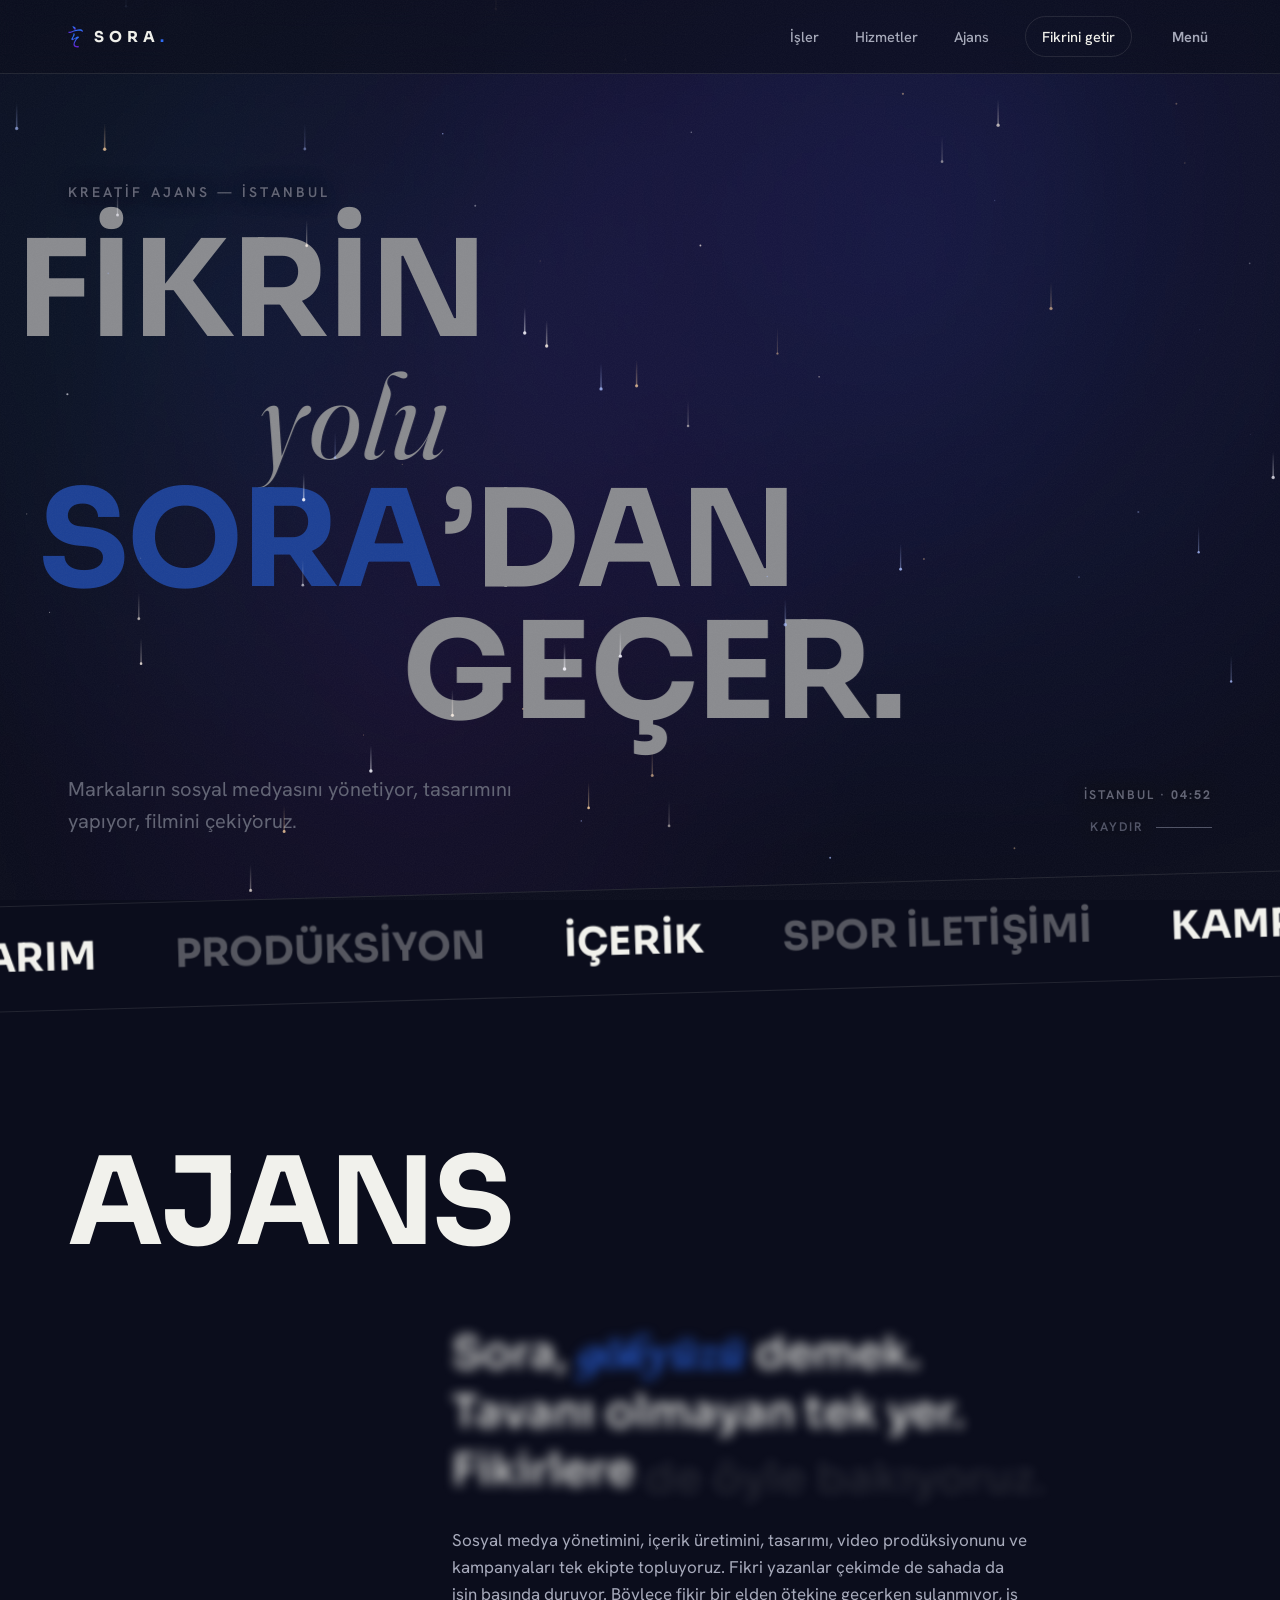
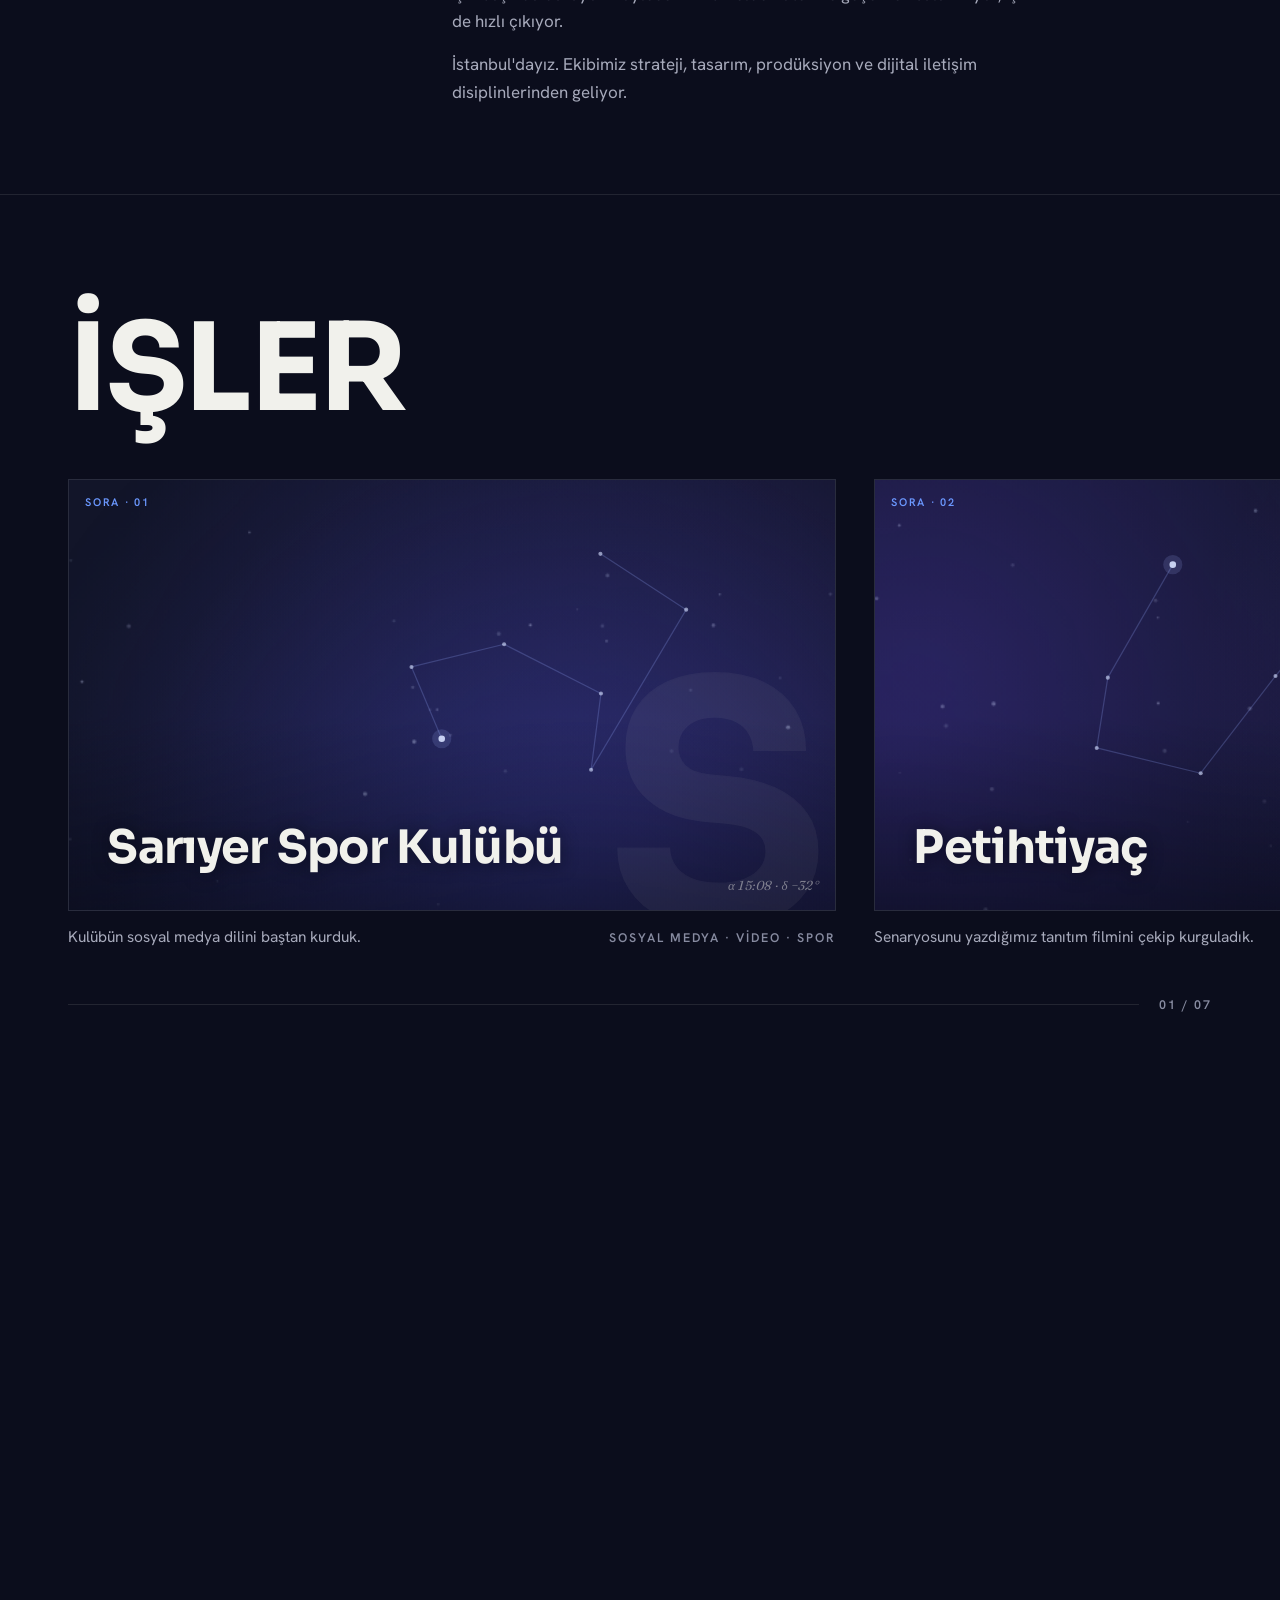
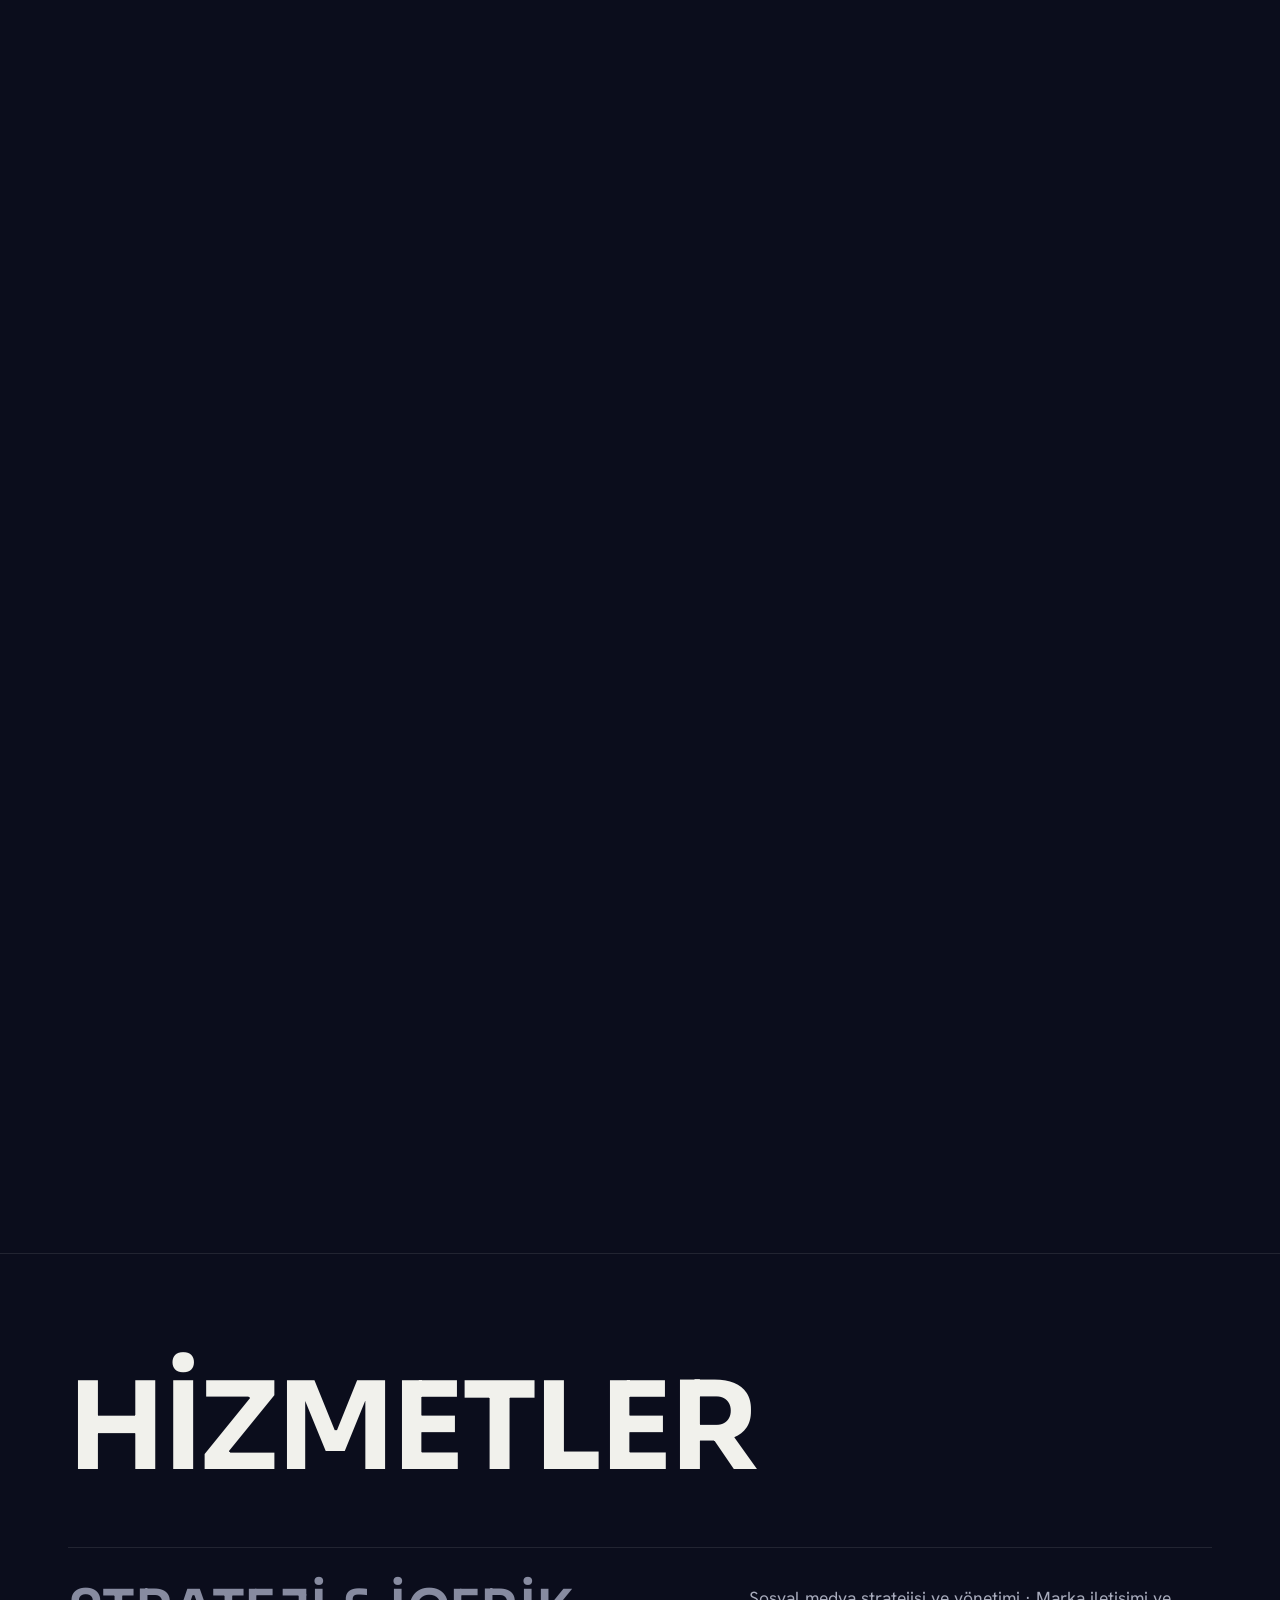
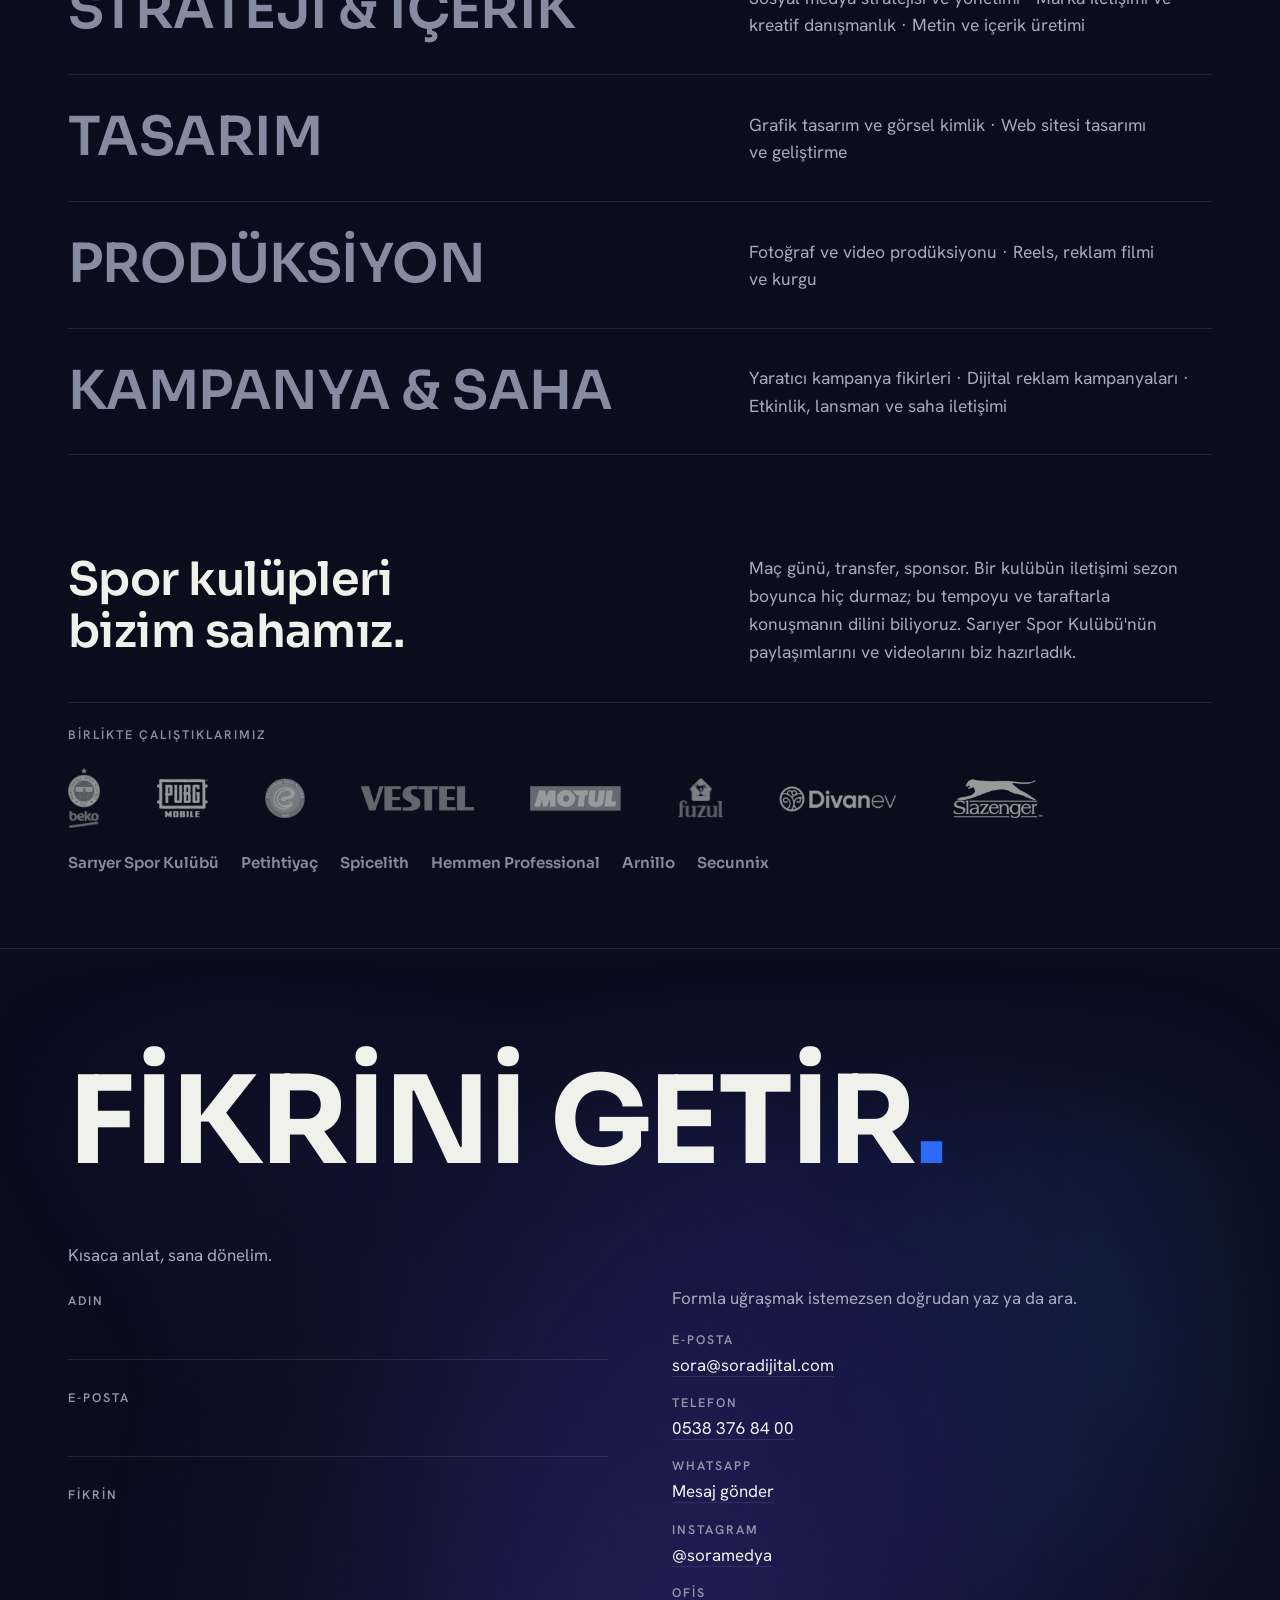
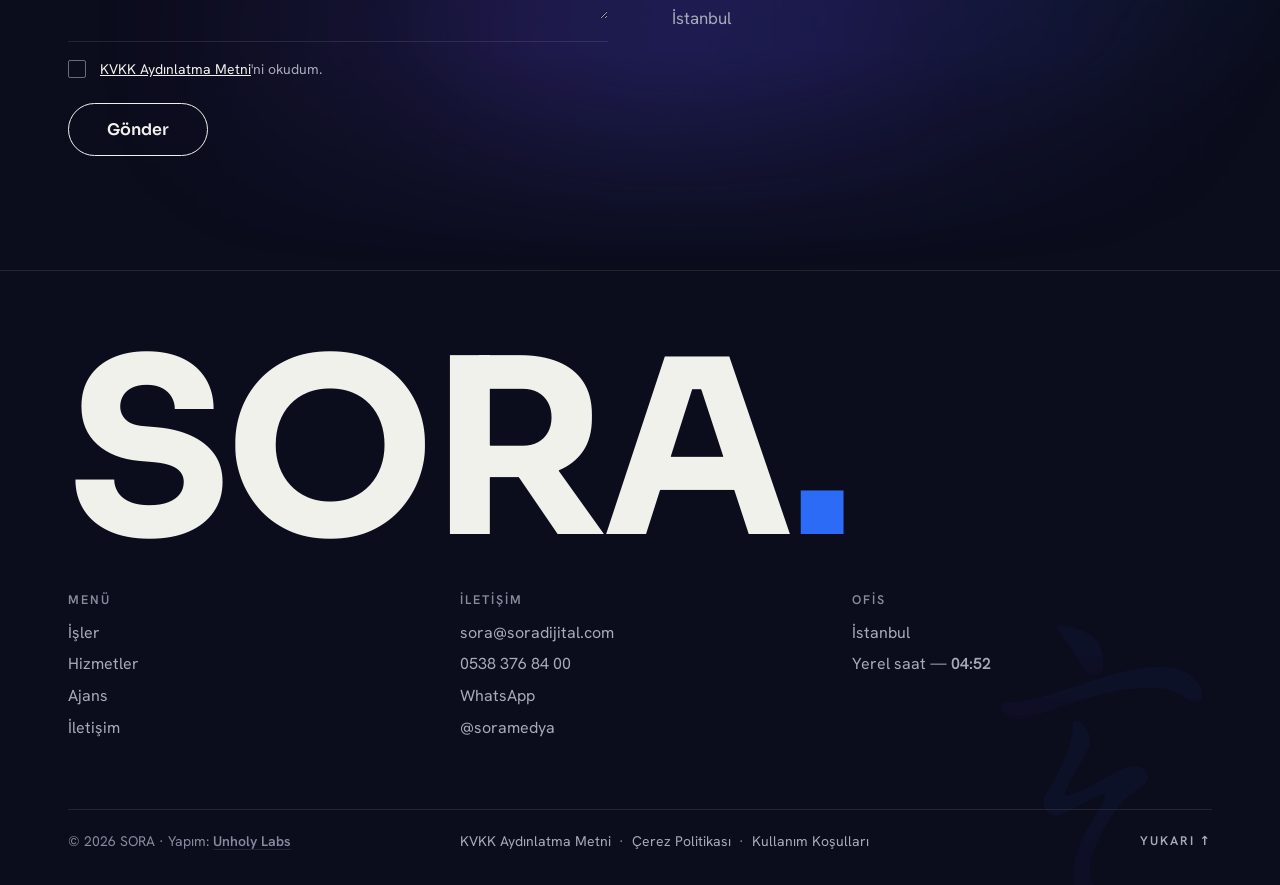
==== commit a571f435: "Açılış imzası: yıldızlar logonun fırça orta hattına dizilir (kare ızgara yerine) Kalem sırasıyla çiz" ====
--- a/index.html
+++ b/index.html
@@ -327,6 +327,6 @@
   </div>
 </footer>
 
-<script src="assets/site.js?v=058d51f6"></script>
+<script src="assets/site.js?v=dcbf9864"></script>
 </body>
 </html>
